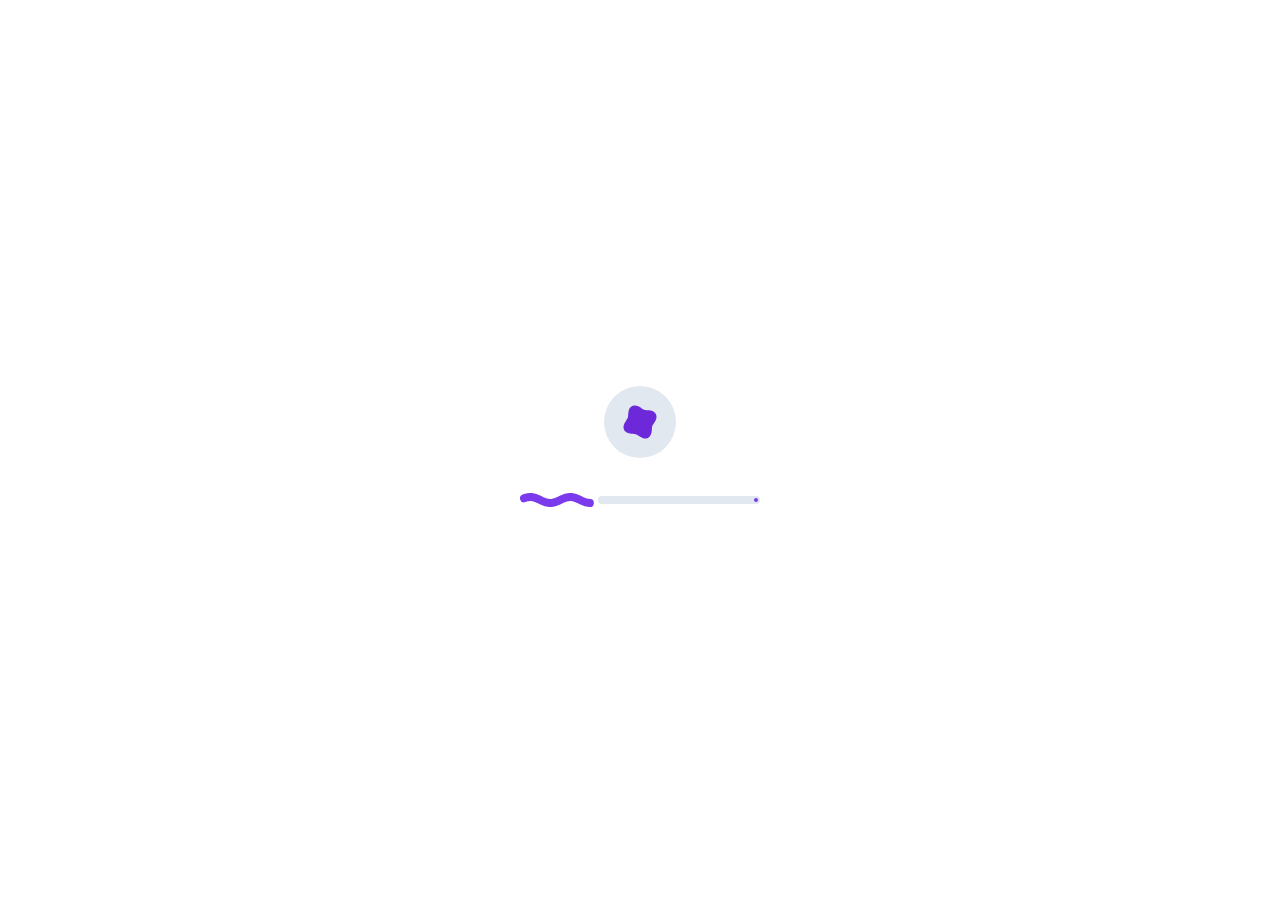
==== index.html @ c6ef79f3 "Update index.html" ====
<!DOCTYPE html>
<html lang="ru" data-theme="light">
<head>
<meta charset="UTF-8">
<meta name="viewport" content="width=device-width,initial-scale=1.0,viewport-fit=cover">
<title>NovaHallowen - Login</title>
<link rel="preconnect" href="https://fonts.googleapis.com">
<link rel="preconnect" href="https://fonts.gstatic.com" crossorigin>
<link href="https://fonts.googleapis.com/css2?family=Nunito:wght@400;500;600;700;800&display=swap" rel="stylesheet">
<script>
(function(){
  try{
    var t=localStorage.getItem('nc_theme')||'light';
    if(t==='winter')t='light';
    document.documentElement.setAttribute('data-theme',t);
    document.documentElement.lang=localStorage.getItem('nc_lang')||'ru';
  }catch(e){}
})();
</script>
<style>
*{margin:0;padding:0;box-sizing:border-box}
html,body{height:100%}
:root{
  --e:cubic-bezier(.2,0,0,1);
  --sp:cubic-bezier(.34,1.56,.64,1);
  --bg:#FFFFFF; --s1:#F8FAFC; --s2:#F1F5F9; --s3:#E2E8F0;
  --on:#1E293B; --onv:#64748B; --ol:#94A3B8; --olv:transparent;
  --sh:15,23,42;
  --p:#7C3AED; --p-ink:#6D28D9; --onp:#FFFFFF;
  --pc:#EDE9FE; --onpc:#4C1D95;
  --sc:#F5F3FF; --onsc:#4C1D95;
  --rc:28px; --ri:20px; --rt:16px; --rb:12px; --rp:100px;
  --shadow-sm:0 1px 2px rgba(var(--sh),.04);
  --shadow:0 4px 12px -2px rgba(var(--sh),.06);
  --shadow-md:0 8px 24px -6px rgba(var(--sh),.12);
  --shadow-lg:0 20px 40px -12px rgba(var(--sh),.15);
  --gap:20px;--sb-mini:88px;--sb-full:300px;
}
html[data-theme="dark"]{
  --bg:#0B1220; --s1:#111C33; --s2:#1A2540; --s3:#1E293B;
  --on:#E2E8F0; --onv:#94A3B8; --ol:#64748B; --olv:transparent;
  --sh:96,165,250;
  --p:#A78BFA; --p-ink:#C4B5FD; --onp:#0B1220;
  --pc:#2E1065; --onpc:#EDE9FE;
  --sc:#2E1065; --onsc:#EDE9FE;
}
body{font-family:'Nunito',system-ui,-apple-system,sans-serif;background:var(--bg);color:var(--on);font-size:16px;line-height:1.5;overflow:hidden;-webkit-font-smoothing:antialiased;-webkit-tap-highlight-color:transparent;transition:background .3s var(--e),color .3s var(--e)}
.hidden{display:none!important}
.ui-icon{width:26px;height:26px;fill:none;stroke:currentColor;stroke-width:2;stroke-linecap:round;stroke-linejoin:round;display:inline-flex;align-items:center;justify-content:center;flex-shrink:0;user-select:none;line-height:1}
.ui-icon.sm{width:20px;height:20px}.ui-icon.lg{width:32px;height:32px}
.role-badge{display:inline-block;padding:4px 12px;border-radius:var(--rb);font-size:10px;font-weight:800;text-transform:uppercase;letter-spacing:.4px;line-height:1.4}
.role-badge.student{background:var(--sc);color:var(--onsc)}
.role-badge.moderator{background:#FEF3C7;color:#92400E}
.role-badge.teacher{background:#D1FAE5;color:#065F46}
.role-badge.director{background:#EDE9FE;color:#5B21B6}
.role-badge.admin{background:#FEE2E2;color:#991B1B}
.role-badge.creator{background:var(--p);color:var(--onp)}

.truncate { white-space: nowrap; overflow: hidden; text-overflow: ellipsis; max-width: 100%; display: block; }
.flex-truncate { min-width: 0; overflow: hidden; text-overflow: ellipsis; }

/* ========== 🕸️ HALLOWEEN SPIDER WEBS ========== */
.banner{position:relative}
.banner > *{position:relative;z-index:2}
.banner::before,.banner::after{
  content:'';position:absolute;width:120px;height:120px;
  background-image:url("data:image/svg+xml;utf8,<svg xmlns='http://www.w3.org/2000/svg' viewBox='0 0 100 100' fill='none' stroke='%23ffffff' stroke-width='1.1' stroke-linecap='round'><line x1='0' y1='0' x2='100' y2='100'/><line x1='0' y1='0' x2='100' y2='70'/><line x1='0' y1='0' x2='70' y2='100'/><line x1='0' y1='0' x2='100' y2='40'/><line x1='0' y1='0' x2='40' y2='100'/><line x1='0' y1='0' x2='100' y2='15'/><line x1='0' y1='0' x2='15' y2='100'/><path d='M15 0 A15 15 0 0 1 0 15'/><path d='M30 0 A30 30 0 0 1 0 30'/><path d='M45 0 A45 45 0 0 1 0 45'/><path d='M60 0 A60 60 0 0 1 0 60'/><path d='M75 0 A75 75 0 0 1 0 75'/><path d='M90 0 A90 90 0 0 1 0 90'/></svg>");
  background-size:contain;background-repeat:no-repeat;opacity:.55;pointer-events:none;z-index:1;
}
.banner::before{top:-6px;left:-6px}
.banner::after{top:-6px;right:-6px;transform:scaleX(-1)}
.banner .ui-icon{color:currentColor}

.btn{position:relative;overflow:hidden}
.btn > *{position:relative;z-index:2}
.btn::before{
  content:'';position:absolute;top:-6px;right:-6px;width:46px;height:46px;
  background-image:url("data:image/svg+xml;utf8,<svg xmlns='http://www.w3.org/2000/svg' viewBox='0 0 100 100' fill='none' stroke='%23ffffff' stroke-width='1.4' stroke-linecap='round'><line x1='0' y1='0' x2='100' y2='100'/><line x1='0' y1='0' x2='100' y2='70'/><line x1='0' y1='0' x2='70' y2='100'/><line x1='0' y1='0' x2='100' y2='40'/><line x1='0' y1='0' x2='40' y2='100'/><path d='M30 0 A30 30 0 0 1 0 30'/><path d='M60 0 A60 60 0 0 1 0 60'/></svg>");
  background-size:contain;background-repeat:no-repeat;opacity:.5;pointer-events:none;z-index:1;
}
.topbar-add{position:relative;overflow:hidden}
.topbar-add > *{position:relative;z-index:2}
.topbar-add::before{
  content:'';position:absolute;top:-4px;right:-4px;width:32px;height:32px;
  background-image:url("data:image/svg+xml;utf8,<svg xmlns='http://www.w3.org/2000/svg' viewBox='0 0 100 100' fill='none' stroke='%23ffffff' stroke-width='1.6' stroke-linecap='round'><line x1='0' y1='0' x2='100' y2='100'/><line x1='0' y1='0' x2='100' y2='70'/><line x1='0' y1='0' x2='70' y2='100'/><line x1='0' y1='0' x2='100' y2='40'/><path d='M30 0 A30 30 0 0 1 0 30'/><path d='M60 0 A60 60 0 0 1 0 60'/></svg>");
  background-size:contain;background-repeat:no-repeat;opacity:.55;pointer-events:none;z-index:1;
}

/* 🕷️ BEŽIAČI PAVÚCI DOLE */
#spiders{position:absolute;bottom:0;left:0;right:0;height:90px;pointer-events:none;z-index:15;overflow:hidden}
.spider{position:absolute;left:0;bottom:4px;width:44px;height:32px;animation:spiderRun 15s linear infinite;will-change:transform;filter:drop-shadow(0 2px 3px rgba(0,0,0,.35))}
.spider svg{width:100%;height:100%;display:block;animation:bodyBob .28s ease-in-out infinite}
@keyframes spiderRun{0%{transform:translateX(-60px)}100%{transform:translateX(calc(100vw + 60px))}}
@keyframes bodyBob{0%,100%{transform:translateY(0)}50%{transform:translateY(-2px)}}
@media(max-width:640px){#spiders{display:none}}

/* ========== 🎃 МОРФИНГ ФОРМЫ ========== */
@keyframes cardMorph{
  0%{opacity:0;transform:scale(.45) rotate(-12deg);border-radius:50%;filter:blur(12px)}
  55%{opacity:1;transform:scale(1.04) rotate(2deg);border-radius:60px;filter:blur(0)}
  100%{opacity:1;transform:scale(1) rotate(0);border-radius:32px}
}
.card{animation:cardMorph .95s cubic-bezier(.34,1.56,.64,1) both}
@keyframes logoMorph{
  0%{transform:scale(0) rotate(-180deg);border-radius:50%;opacity:0}
  100%{transform:scale(1) rotate(0);border-radius:24px;opacity:1}
}
.logo-mark{animation:logoMorph 1.2s cubic-bezier(.34,1.56,.64,1) .25s both}
@keyframes tabFadeIn{0%{opacity:0}100%{opacity:1}}
.tabs .slider{animation:tabFadeIn .5s var(--e) .7s backwards}

/* OFFLINE */
#offlineOverlay{position:fixed;inset:0;z-index:999999;background:rgba(15,23,42,.6);backdrop-filter:blur(12px);-webkit-backdrop-filter:blur(12px);display:none;align-items:center;justify-content:center;padding:24px;opacity:0;transition:opacity .3s var(--e)}
#offlineOverlay.show{display:flex;opacity:1}
.offline-card{background:var(--bg);border-radius:32px;padding:40px;max-width:440px;width:100%;text-align:center;box-shadow:0 24px 48px -12px rgba(0,0,0,0.4);border:1px solid rgba(255,255,255,0.1);transform:translateY(20px);transition:transform .4s var(--sp)}
#offlineOverlay.show .offline-card{transform:translateY(0)}
.offline-card svg{width:120px;height:120px;margin-bottom:20px;color:var(--p)}
.offline-card h2{font-size:22px;font-weight:800;color:var(--on);margin-bottom:8px}
.offline-card p{font-size:15px;color:var(--onv);font-weight:600}

/* M3 LOADER */
#loader{position:fixed;inset:0;z-index:100000;background:var(--bg);display:flex;flex-direction:column;align-items:center;justify-content:center;gap:32px;transition:opacity .35s ease;overflow:hidden;padding:24px}
#loader.fade-out{opacity:0;pointer-events:none}
#m3Load { display: flex; align-items: center; justify-content: center; }
.m3-bar{width:min(240px,70vw);opacity:0;animation:ncFadeIn .55s var(--e) .3s forwards}
.m3-bar svg{width:100%}
@keyframes ncFadeIn{from{opacity:0}to{opacity:1}}

/* Логотип */
.sb-logo{position:relative;box-shadow:0 8px 20px -6px rgba(124,58,237,.4)!important;background:linear-gradient(135deg,#7C3AED,#6D28D9);border-radius:20px;width:56px;height:56px;flex-shrink:0;display:flex;align-items:center;justify-content:center;padding:10px;margin:0 auto;transition:margin .3s var(--e)}
.sidebar:hover .sb-logo,.sidebar.open .sb-logo{margin:0}
.sb-logo svg{width:100%;height:100%;display:block;margin:0 auto}
.logo-mark{width:84px;height:84px;margin:0 auto 14px;border-radius:24px;display:flex;align-items:center;justify-content:center;padding:16px;background:linear-gradient(135deg,#7C3AED,#6D28D9);box-shadow:0 8px 20px -6px rgba(124,58,237,.4)!important}
.logo-mark svg{width:100%;height:100%}

/* Auth View */
#authView{display:flex;align-items:center;justify-content:center;min-height:100vh;padding:20px;position:relative;z-index:10}
.card{width:100%;max-width:440px;background:var(--bg);border-radius:32px;padding:36px 32px;box-shadow:var(--shadow-lg);position:relative;z-index:1;border:1px solid rgba(0,0,0,0.03);overflow:hidden}
html[data-theme="dark"] .card{border-color:rgba(255,255,255,0.05)}
.logo{text-align:center;margin-bottom:24px}
.logo h1{font-size:22px;font-weight:800;color:var(--on);letter-spacing:-.3px;margin-top:8px}
.tabs{position:relative;display:flex;background:var(--s2);border-radius:var(--rp);padding:6px;margin-bottom:24px;overflow:hidden}
.tabs .slider{position:absolute;top:6px;left:6px;width:calc(50% - 6px);height:calc(100% - 12px);background:var(--p);border-radius:var(--rp);transition:transform .4s var(--sp);z-index:0;box-shadow:0 4px 12px -2px rgba(124,58,237,.35)}
.tabs[data-active="reg"] .slider{transform:translateX(100%)}
.tab{position:relative;z-index:1;flex:1;padding:12px 8px;border:none;background:transparent;color:var(--onv);font-family:inherit;font-size:14px;font-weight:800;cursor:pointer;border-radius:var(--rp);transition:color .25s var(--e)}
.tab.active{color:var(--onp)}
.forms-wrap{position:relative;overflow:hidden;height:0;transition:height .4s var(--sp)}
.slider-track{display:flex;width:200%;transition:transform .4s var(--sp);align-items:flex-start}
.slider-track[data-active="reg"]{transform:translateX(-50%)}
.slide-pane{width:50%;flex-shrink:0;padding:0 2px}
.field{margin-bottom:16px}
.field label{display:block;font-size:12.5px;font-weight:800;color:var(--onv);margin-bottom:8px;padding-left:4px}
input,textarea,select{width:100%;padding:16px;border:none;border-radius:var(--ri);background:var(--s2);color:var(--on);font-family:inherit;font-size:14.5px;font-weight:600;outline:none;transition:background .2s var(--e),box-shadow .2s var(--e)}
input::placeholder,textarea::placeholder{color:var(--onv);opacity:.7}
input:focus,textarea:focus,select:focus{background:var(--bg);box-shadow:0 0 0 4px rgba(124,58,237,.18)}
input.error{background:#FEE2E2;box-shadow:0 0 0 4px rgba(239,68,68,.15)}

.login-wrap{display:flex;align-items:stretch;border-radius:var(--ri);background:var(--s2);overflow:hidden;transition:background .2s var(--e),box-shadow .2s var(--e)}
.login-wrap:focus-within{background:var(--bg);box-shadow:0 0 0 4px rgba(124,58,237,.18)}
.login-wrap.error{background:#FEE2E2;box-shadow:0 0 0 4px rgba(239,68,68,.15)}
.login-wrap input{background:transparent;border-radius:0;padding:16px;flex:1;min-width:0;box-shadow:none!important;font-size:14.5px}
.login-wrap input:focus{background:transparent;box-shadow:none!important}
.login-suffix{display:flex;align-items:center;padding:0 18px 0 20px;color:var(--p-ink);font-weight:800;font-size:14px;background:var(--sc);position:relative;white-space:nowrap;user-select:none}

.pass-wrap{position:relative}
.pass-wrap input{padding-right:52px}
.pass-toggle{position:absolute;right:6px;top:50%;transform:translateY(-50%);width:40px;height:40px;border:none;background:transparent;color:var(--onv);cursor:pointer;display:inline-flex;align-items:center;justify-content:center;border-radius:50%;transition:background .2s var(--e)}
.pass-toggle:hover{background:var(--s3)}
.btn{width:100%;padding:16px;border:none;border-radius:var(--ri);background:var(--p);color:var(--onp);font-family:inherit;font-size:15px;font-weight:800;cursor:pointer;margin-top:8px;transition:background .2s var(--e),transform .2s var(--sp),box-shadow .25s var(--e);display:inline-flex;align-items:center;justify-content:center;gap:8px;position:relative;overflow:hidden}
.btn .ui-icon{width:22px;height:22px;stroke:currentColor}
.btn:hover{background:var(--p-ink);box-shadow:0 8px 20px -6px rgba(124,58,237,.4)}
.btn:active{transform:scale(.96)}
.btn:disabled{opacity:.7;cursor:wait}
.btn-ghost{background:var(--s2);color:var(--on)}
.btn-ghost:hover{background:var(--s3);box-shadow:none}
.err{background:#FEE2E2;color:#991B1B;border-radius:var(--ri);padding:14px;font-size:13.5px;font-weight:700;margin-bottom:16px}

/* Main Layout */
#appView{position:fixed;inset:0;z-index:10;opacity:0;transition:opacity .3s var(--e)}
#appView.ready{opacity:1}
.app-layout{display:flex;gap:var(--gap);padding:var(--gap);height:100%;overflow:hidden;position:relative;z-index:1}
.sidebar{flex-shrink:0;width:var(--sb-mini);background:var(--s1);border-radius:var(--rc);box-shadow:var(--shadow);padding:24px 16px;display:flex;flex-direction:column;overflow:hidden;transition:width .4s var(--sp),box-shadow .3s var(--e);z-index:30;border:1px solid rgba(0,0,0,0.02)}
html[data-theme="dark"] .sidebar{border-color:rgba(255,255,255,0.03)}
.sidebar:hover,.sidebar.open{width:var(--sb-full);box-shadow:var(--shadow-lg)}
.sb-head{display:flex;align-items:center;gap:16px;padding:4px 4px 20px;margin-bottom:16px;min-height:68px;overflow:hidden;white-space:nowrap}
.sb-name{font-size:18px;font-weight:800;color:var(--on);letter-spacing:-.3px;opacity:0;max-width:0;overflow:hidden;white-space:nowrap;transition:opacity .2s var(--e),max-width .4s var(--sp)}
.sidebar:hover .sb-name,.sidebar.open .sb-name{opacity:1;max-width:200px}
.menu{position:relative;display:flex;flex-direction:column;gap:6px;overflow-y:auto;overflow-x:hidden;flex:1;min-height:0}
.menu-indicator{position:absolute;top:0;left:0;right:0;height:0;background:var(--p);border-radius:var(--rp);transition:transform .4s var(--sp),height .3s var(--e),opacity .2s var(--e);pointer-events:none;z-index:0;opacity:0;will-change:transform,height;box-shadow:0 4px 12px -2px rgba(124,58,237,.4)}
.menu-indicator.ready{opacity:1}
.menu-item{position:relative;z-index:1;display:flex;align-items:center;padding:14px 18px;border-radius:var(--rp);border:none;background:transparent;color:var(--onv);font-family:inherit;font-size:15px;font-weight:700;cursor:pointer;text-align:left;white-space:nowrap;min-height:52px;overflow:hidden;transition:background .2s var(--e),color .2s var(--e)}
.menu-item:hover:not(.active){background:var(--s2)}
.menu-item.active{color:var(--onp)}
.menu-item.active .ui-icon{color:var(--onp)}
.menu-item .ui-icon{display:flex;align-items:center;justify-content:center;width:26px;height:26px;margin-right:16px;flex-shrink:0;transition:margin .3s var(--e)}
.sidebar:hover .menu-item .ui-icon,.sidebar.open .menu-item .ui-icon{margin-right:16px}
.menu-item .menu-label{opacity:0;max-width:0;overflow:hidden;white-space:nowrap;transition:opacity .2s var(--e),max-width .4s var(--sp)}
.sidebar:hover .menu-item .menu-label,.sidebar.open .menu-item .menu-label{opacity:1;max-width:200px}
.sb-foot{margin-top:auto;padding:16px 4px 4px;display:flex;align-items:center;gap:12px;min-height:72px;overflow:hidden;white-space:nowrap}
.sb-user{display:flex;align-items:center;gap:14px;flex:1;min-width:0}
.sb-ava{width:48px;height:48px;border-radius:50%;background:var(--p);color:var(--onp);display:inline-flex;align-items:center;justify-content:center;font-weight:800;font-size:16px;flex-shrink:0;background-size:cover;background-position:center;box-shadow:0 4px 12px -2px rgba(124,58,237,.4)}
.sb-info{min-width:0;flex:1;opacity:0;max-width:0;overflow:hidden;white-space:nowrap;transition:opacity .2s var(--e),max-width .4s var(--sp)}
.sidebar:hover .sb-info,.sidebar.open .sb-info{opacity:1;max-width:200px}
.sb-name-u{font-size:14px;font-weight:800;color:var(--on);overflow:hidden;text-overflow:ellipsis;white-space:nowrap;margin-bottom:4px}
.sb-logout{width:42px;height:42px;border-radius:50%;background:var(--s2);display:flex;align-items:center;justify-content:center;cursor:pointer;color:var(--onv);flex-shrink:0;opacity:0;max-width:0;overflow:hidden;transition:all .2s var(--e);border:1px solid var(--s3);padding:0;line-height:0}
.sb-logout svg{width:22px;height:22px;display:block;margin:0}
.sidebar:hover .sb-logout,.sidebar.open .sb-logout{opacity:1;max-width:60px}
.sb-logout:hover{background:#FEE2E2;color:#EF4444;border-color:#FECACA}

.content-wrap{flex:1;min-width:0;display:flex;flex-direction:column;gap:var(--gap);overflow:hidden}
.topbar{background:var(--s1);border-radius:var(--rc);padding:16px 28px;display:flex;align-items:center;gap:16px;box-shadow:var(--shadow);flex-shrink:0;min-height:80px;position:relative;z-index:20;transition:opacity .3s var(--e),transform .3s var(--sp);border:1px solid rgba(0,0,0,0.02)}
html[data-theme="dark"] .topbar{border-color:rgba(255,255,255,0.03)}
.topbar-title{font-size:18px;font-weight:800;color:var(--on);letter-spacing:-.2px;overflow:hidden;text-overflow:ellipsis;white-space:nowrap;min-width:0}
.topbar-right{display:flex;align-items:center;gap:12px;flex-shrink:0;margin-left:auto}
.topbar-add{display:inline-flex;align-items:center;gap:8px;padding:12px 24px;border-radius:var(--rp);border:none;background:var(--p);color:var(--onp);font-family:inherit;font-size:14px;font-weight:800;cursor:pointer;transition:all .2s var(--sp);box-shadow:0 4px 12px -2px rgba(124,58,237,.4)}
.topbar-add:hover{background:var(--p-ink);box-shadow:0 8px 20px -6px rgba(124,58,237,.5);transform:translateY(-1px)}
.topbar-add:active{transform:scale(.96)}
.topbar-add .ui-icon{width:20px;height:20px;stroke:currentColor}
.burger{display:none;width:44px;height:44px;border-radius:50%;border:none;background:transparent;cursor:pointer;flex-direction:column;justify-content:center;align-items:center;gap:5px;padding:0;transition:background .2s var(--e)}
.burger:hover{background:var(--s2)}
.burger span{display:block;width:20px;height:2px;background:var(--on);border-radius:2px;transition:transform .25s var(--sp),opacity .2s var(--e)}
.burger.open span:nth-child(1){transform:translateY(7px) rotate(45deg)}
.burger.open span:nth-child(2){opacity:0}
.burger.open span:nth-child(3){transform:translateY(-7px) rotate(-45deg)}

.topbar-chip{display:flex;align-items:center;gap:12px;padding:6px 20px 6px 6px;background:var(--bg);border:1px solid var(--s3);border-radius:var(--rp);font-size:13.5px;font-weight:800;color:var(--on);cursor:pointer;font-family:inherit;transition:all .2s var(--e);max-width:200px}
.topbar-chip:hover{background:var(--s1);border-color:var(--ol)}
.topbar-chip .user-ava{width:36px;height:36px;border-radius:50%;background:var(--p);color:var(--onp);display:inline-flex;align-items:center;justify-content:center;font-weight:800;font-size:14px;background-size:cover;background-position:center;flex-shrink:0}
.chip-arrow{width:20px;height:20px;color:var(--onv);margin-left:-4px;flex-shrink:0}
.user-name{white-space:nowrap;overflow:hidden;text-overflow:ellipsis;display:block;flex:1;min-width:0;text-align:left}

.user-menu-wrap{position:relative}
.user-dropdown{position:absolute;top:calc(100% + 12px);right:0;width:320px;background:var(--bg);border-radius:24px;box-shadow:var(--shadow-lg);z-index:200;padding:16px;opacity:0;transform:translateY(-8px) scale(.96);pointer-events:none;transform-origin:top right;transition:opacity .25s var(--e),transform .4s var(--sp);border:1px solid var(--s3)}
.user-dropdown.open{opacity:1;transform:translateY(0) scale(1);pointer-events:auto}
.ud-head{display:flex;align-items:center;gap:14px;padding:8px 8px 16px;margin-bottom:12px;position:relative}
.ud-head::after{content:'';position:absolute;left:8px;right:8px;bottom:0;height:1px;background:var(--s3)}
.ud-ava{width:48px;height:48px;border-radius:50%;background:var(--p);color:var(--onp);display:inline-flex;align-items:center;justify-content:center;font-weight:800;font-size:17px;background-size:cover;background-position:center;flex-shrink:0}
.ud-info{min-width:0;flex:1}
.ud-name{font-size:15px;font-weight:800;color:var(--on);overflow:hidden;text-overflow:ellipsis;white-space:nowrap;margin-bottom:4px}
.ud-tabs{position:relative;display:flex;background:var(--s2);border-radius:var(--rp);padding:4px;margin-bottom:12px;overflow:hidden}
.ud-tabs .ud-slider{position:absolute;top:4px;left:4px;width:calc(50% - 4px);height:calc(100% - 8px);background:var(--p);border-radius:var(--rp);transition:transform .3s var(--sp);z-index:0}
.ud-tabs[data-active="settings"] .ud-slider{transform:translateX(100%)}
.ud-tab{position:relative;z-index:1;flex:1;padding:10px 6px;border:none;background:transparent;color:var(--onv);font-family:inherit;font-size:13px;font-weight:800;cursor:pointer;border-radius:var(--rp);transition:color .2s var(--e)}
.ud-tab.active{color:var(--onp)}
.ud-pane{display:none;flex-direction:column;gap:4px}
.ud-pane.active{display:flex;animation:udPaneIn .35s var(--sp)}
@keyframes udPaneIn{from{opacity:0;transform:translateY(6px) scale(.98)}to{opacity:1;transform:translateY(0) scale(1)}}
.ud-action{display:flex;align-items:center;gap:14px;width:100%;padding:12px 14px;border:none;background:transparent;border-radius:var(--ri);color:var(--on);font-family:inherit;font-size:14px;font-weight:700;cursor:pointer;text-align:left;transition:background .2s var(--e)}
.ud-action .ui-icon{width:22px;height:22px;opacity:.85;flex-shrink:0}
.ud-action:hover{background:var(--s2)}
.ud-action.danger{color:#EF4444}
.ud-action.danger:hover{background:#FEE2E2}
.ud-divider{height:1px;background:var(--s3);margin:8px 4px}
.ud-danger-label{font-size:11px;font-weight:800;color:#EF4444;text-transform:uppercase;letter-spacing:.6px;padding:8px 14px 4px;opacity:.8}

.mobile-sidebar-backdrop{position:fixed;inset:0;background:rgba(15,23,42,.45);z-index:70;opacity:0;pointer-events:none;transition:opacity .3s var(--e)}
.mobile-sidebar-backdrop.open{opacity:1;pointer-events:auto}
.pages-viewport{flex:1;min-height:0;position:relative;overflow:hidden;border-radius:var(--rc)}
.page-pane{position:absolute;inset:0;background:var(--bg);border-radius:var(--rc);box-shadow:var(--shadow);padding:clamp(24px,3vw,36px);overflow-y:auto;overflow-x:hidden;border:1px solid rgba(0,0,0,0.02)}
html[data-theme="dark"] .page-pane{border-color:rgba(255,255,255,0.03)}

.banner{width:100%;border-radius:24px;background:linear-gradient(135deg,var(--p),var(--p-ink));color:var(--onp);padding:28px 32px;display:flex;align-items:center;gap:16px;margin-bottom:24px;min-height:96px;box-shadow:0 12px 24px -10px rgba(124,58,237,.5);overflow:hidden;position:relative}
.banner .ui-icon{color:currentColor;width:32px;height:32px;flex-shrink:0}
.banner-title{font-size:clamp(18px,2vw,22px);font-weight:800;overflow:hidden;text-overflow:ellipsis;white-space:nowrap}

/* SCHEDULE TABS */
.schedule-tabs-container{display:flex;flex-direction:column;margin-bottom:0;border-radius:28px 28px 0 0;overflow:hidden;background:linear-gradient(135deg,var(--p),var(--p-ink));position:relative}
.schedule-tabs-container::before,.schedule-tabs-container::after{
  content:'';position:absolute;width:100px;height:100px;
  background-image:url("data:image/svg+xml;utf8,<svg xmlns='http://www.w3.org/2000/svg' viewBox='0 0 100 100' fill='none' stroke='%23ffffff' stroke-width='1.1' stroke-linecap='round'><line x1='0' y1='0' x2='100' y2='100'/><line x1='0' y1='0' x2='100' y2='70'/><line x1='0' y1='0' x2='70' y2='100'/><line x1='0' y1='0' x2='100' y2='40'/><line x1='0' y1='0' x2='40' y2='100'/><line x1='0' y1='0' x2='100' y2='15'/><path d='M15 0 A15 15 0 0 1 0 15'/><path d='M30 0 A30 30 0 0 1 0 30'/><path d='M45 0 A45 45 0 0 1 0 45'/><path d='M60 0 A60 60 0 0 1 0 60'/><path d='M75 0 A75 75 0 0 1 0 75'/></svg>");
  background-size:contain;background-repeat:no-repeat;opacity:.5;pointer-events:none;z-index:1;
}
.schedule-tabs-container::before{top:-4px;left:-4px}
.schedule-tabs-container::after{top:-4px;right:-4px;transform:scaleX(-1)}
.wp-head{display:flex;align-items:center;justify-content:center;gap:16px;padding:16px 20px 12px;position:relative;z-index:2}
.wp-title{color:var(--onp);font-size:15px;font-weight:800;letter-spacing:.5px;text-transform:uppercase;flex:1;text-align:center;cursor:pointer;display:flex;align-items:center;justify-content:center;gap:8px;overflow:hidden;text-overflow:ellipsis;white-space:nowrap}
.wp-title .ui-icon{width:20px;height:20px;opacity:.85;stroke:currentColor;flex-shrink:0}
.wp-body{display:flex;align-items:flex-end;padding:0 16px;gap:12px;position:relative;z-index:2}
.wp-arrow{flex-shrink:0;width:44px;height:44px;border-radius:50%;border:none;background:rgba(255,255,255,.15);color:var(--onp);display:inline-flex;align-items:center;justify-content:center;cursor:pointer;transition:all .2s var(--sp);font-size:20px;font-weight:800;margin-bottom:8px}
.wp-arrow:hover{background:rgba(255,255,255,.25)}
.wp-arrow:active{transform:scale(.9)}
.wp-days{flex:1;display:grid;grid-template-columns:repeat(5,1fr);gap:8px}
.wp-day{border:none;background:transparent;color:var(--onp);font-family:inherit;cursor:pointer;border-radius:16px 16px 0 0;padding:14px 4px;display:flex;flex-direction:column;align-items:center;justify-content:center;text-align:center;transition:all .2s var(--e);font-weight:800;font-size:13px;letter-spacing:.5px;text-transform:uppercase;opacity:0.8;overflow:hidden}
.wp-day:hover{background:rgba(255,255,255,.14);opacity:1}
.wp-day.active{background:var(--bg);color:var(--p-ink);opacity:1;box-shadow:0 -4px 12px rgba(0,0,0,0.1)}
.wp-day.today .wp-day-name::after{content:'';display:block;width:6px;height:6px;background:#F97316;border-radius:50%;margin:6px auto 0}
.wp-day.active.today .wp-day-name::after{background:var(--p)}

.schedule-content-area{background:var(--bg);border-radius:0 0 28px 28px;padding:0 24px 24px;box-shadow:var(--shadow);margin-bottom:24px}
.wp-date-info{background:var(--s1);color:var(--on);margin-bottom:24px;padding:14px;border-radius:16px;text-align:center;font-size:15px;font-weight:700;display:flex;align-items:center;justify-content:center;gap:6px;border:1px solid var(--s3)}
.wp-date-info .rel{color:var(--p);font-weight:800}

/* M3 Cards */
.lessons-list{display:flex;flex-direction:column;gap:12px}
.lesson-row{display:flex;align-items:flex-start;gap:20px;background:var(--s1);border-radius:24px;padding:20px 24px;transition:all .3s var(--sp);content-visibility:auto;contain-intrinsic-size:auto 90px;border:2px solid transparent;min-width:0}
.lesson-row:hover{transform:translateY(-2px);box-shadow:0 8px 24px -6px rgba(124,58,237,.18);background:var(--bg);border-color:var(--s3)}
.lesson-row.cancelled{background:#FEE2E2;opacity:.92;border-color:transparent}
.lesson-num{flex-shrink:0;width:64px;height:64px;border-radius:20px;background:var(--p);color:var(--onp);display:inline-flex;align-items:center;justify-content:center;font-weight:800;font-size:24px;box-shadow:0 4px 12px -2px rgba(124,58,237,.4)}
.lesson-info{flex:1;min-width:0}
.lesson-subject{font-size:17px;font-weight:800;color:var(--on);margin-bottom:8px;display:flex;flex-wrap:wrap;align-items:center;gap:6px;word-break:break-word}
.lesson-meta{display:flex;flex-wrap:wrap;gap:10px 20px;font-size:13.5px;color:var(--onv);font-weight:600;min-width:0}
.lesson-meta .meta-item{display:inline-flex;align-items:center;gap:6px;min-width:0;max-width:100%}
.lesson-meta .meta-item span{overflow:hidden;text-overflow:ellipsis;white-space:nowrap}
.lesson-meta .meta-item .ui-icon{width:18px;height:18px;color:var(--onv);flex-shrink:0}
.lesson-action{flex-shrink:0;display:flex;gap:10px;align-items:center}
.lesson-grade-chip{flex-shrink:0;width:48px;height:48px;border-radius:16px;background:var(--s2);color:var(--onv);font-family:inherit;font-weight:800;font-size:18px;display:inline-flex;align-items:center;justify-content:center;cursor:pointer;transition:transform .2s var(--sp)}
.lesson-grade-chip:hover{transform:scale(1.05)}
.lesson-grade-chip.filled{color:#fff}
.lesson-grade-chip.g1,.lesson-grade-chip.g2,.lesson-grade-chip.g3,.lesson-grade-chip.g4{background:#DC2626}
.lesson-grade-chip.g5,.lesson-grade-chip.g6{background:#EA580C}
.lesson-grade-chip.g7,.lesson-grade-chip.g8{background:#EAB308}
.lesson-grade-chip.g9,.lesson-grade-chip.g10{background:#16A34A}

.btn-icon{width:44px;height:44px;border-radius:50%;background:var(--bg);color:var(--onv);cursor:pointer;display:inline-flex;align-items:center;justify-content:center;transition:all .2s var(--sp);border:1px solid var(--s3);box-shadow:none;flex-shrink:0}
.btn-icon:hover{background:var(--s1);color:var(--p);border-color:var(--ol)}
.btn-icon:active{transform:scale(.9)}
.btn-icon.danger:hover{background:#FEE2E2;color:#EF4444;border-color:#FECACA}

.hw-checkbox{width:52px;height:52px;border-radius:16px;background:var(--bg);cursor:pointer;display:grid;place-items:center;flex-shrink:0;transition:all .4s var(--sp);position:relative;border:2px solid var(--s3)}
.hw-checkbox svg{width:28px;height:28px;stroke:var(--onv);stroke-width:3.5;fill:none;stroke-linecap:round;stroke-linejoin:round;stroke-dasharray:30;stroke-dashoffset:30;transition:stroke-dashoffset .4s var(--sp) .08s}
.hw-checkbox:hover{transform:scale(1.06);border-color:var(--ol)}
.hw-checkbox.on{background:#16A34A;border-color:#16A34A;transform:scale(1.08);box-shadow:0 8px 20px -6px rgba(22,163,74,.5)}
.hw-checkbox.on svg{stroke:#fff;stroke-dashoffset:0}

.empty-state{display:flex;flex-direction:column;align-items:center;justify-content:center;padding:64px 24px;text-align:center;background:var(--s1);border-radius:32px;margin-top:24px;border:1px dashed var(--s3);overflow:hidden}
.empty-state svg{width:200px;max-width:100%;height:auto;margin-bottom:24px;opacity:0.9}
.empty-state h2{font-size:24px;font-weight:800;color:var(--on);margin-bottom:12px}
.empty-state p{font-size:16px;color:var(--onv);font-weight:600;max-width:400px;word-break:break-word}

.lesson-atts{display:flex;flex-wrap:wrap;gap:8px;margin-top:12px;min-width:0}
.lesson-att-chip{display:inline-flex;align-items:center;gap:8px;padding:8px 16px 8px 12px;background:var(--bg);border-radius:var(--rp);font-size:12.5px;font-weight:800;color:var(--on);text-decoration:none;cursor:pointer;max-width:100%;transition:all .2s var(--sp);border:1px solid var(--s3)}
.lesson-att-chip:hover{background:var(--sc);transform:translateY(-1px);border-color:var(--p)}
.lesson-att-chip .ui-icon{width:18px;height:18px;color:var(--p);flex-shrink:0}
.lesson-att-chip span:not(.ui-icon){overflow:hidden;text-overflow:ellipsis;white-space:nowrap;min-width:0}

/* Diary */
.diary-banner{background:linear-gradient(135deg,var(--p),var(--p-ink));border-radius:28px;padding:32px;display:flex;align-items:center;gap:32px;color:var(--onp);margin-bottom:24px;position:relative;overflow:hidden;box-shadow:0 12px 24px -10px rgba(124,58,237,.5);flex-wrap:wrap}
.diary-banner::before,.diary-banner::after{
  content:'';position:absolute;width:110px;height:110px;
  background-image:url("data:image/svg+xml;utf8,<svg xmlns='http://www.w3.org/2000/svg' viewBox='0 0 100 100' fill='none' stroke='%23ffffff' stroke-width='1.1' stroke-linecap='round'><line x1='0' y1='0' x2='100' y2='100'/><line x1='0' y1='0' x2='100' y2='70'/><line x1='0' y1='0' x2='70' y2='100'/><line x1='0' y1='0' x2='100' y2='40'/><line x1='0' y1='0' x2='40' y2='100'/><line x1='0' y1='0' x2='100' y2='15'/><path d='M15 0 A15 15 0 0 1 0 15'/><path d='M30 0 A30 30 0 0 1 0 30'/><path d='M45 0 A45 45 0 0 1 0 45'/><path d='M60 0 A60 60 0 0 1 0 60'/><path d='M75 0 A75 75 0 0 1 0 75'/></svg>");
  background-size:contain;background-repeat:no-repeat;opacity:.55;pointer-events:none;z-index:1;
}
.diary-banner::before{top:-6px;left:-6px}
.diary-banner::after{top:-6px;right:-6px;transform:scaleX(-1)}
.diary-banner > *{position:relative;z-index:2}
.diary-circle{position:relative;width:140px;height:140px;flex-shrink:0;z-index:1}
.diary-circle svg{width:100%;height:100%;transform:rotate(-90deg)}
.diary-circle circle{fill:none;stroke-width:12;stroke-linecap:round}
.dc-bg{stroke:rgba(255,255,255,.2)}
.dc-fill{stroke:currentColor;transition:stroke-dasharray .6s var(--e)}
.dc-inner{position:absolute;inset:0;display:flex;flex-direction:column;align-items:center;justify-content:center;gap:4px}
.dc-value{font-size:32px;font-weight:800;letter-spacing:-1px}
.dc-label{font-size:10px;opacity:.8;text-transform:uppercase;letter-spacing:1px;font-weight:800}
.diary-title-wrap{display:flex;flex-direction:column;gap:6px;position:relative;z-index:1;min-width:0}
.diary-title{font-size:28px;font-weight:800;letter-spacing:-.3px}
.diary-sub{font-size:14px;opacity:.9;font-weight:700;overflow:hidden;text-overflow:ellipsis;white-space:nowrap}
.diary-score{margin-left:auto;text-align:right;position:relative;z-index:1;flex-shrink:0}
.diary-score-value{font-size:56px;font-weight:800;line-height:1;letter-spacing:-2px}
.diary-score-value .sep{opacity:.5;margin:0 4px}
.diary-score-value .max{font-size:28px;opacity:.7}
.diary-score-label{font-size:11px;opacity:.8;text-transform:uppercase;letter-spacing:1.5px;font-weight:800;margin-top:6px}

.day-block{background:var(--s1);border-radius:24px;padding:24px 28px;box-shadow:var(--shadow);margin-bottom:16px;content-visibility:auto;contain-intrinsic-size:auto 200px;min-width:0}
.day-head{display:flex;align-items:baseline;justify-content:space-between;margin-bottom:16px;flex-wrap:wrap;gap:8px}
.day-date{font-size:15px;font-weight:800;color:var(--onv);text-transform:uppercase;display:flex;align-items:center;gap:10px;flex-wrap:wrap}
.day-weekday{font-size:12px;color:var(--onv);opacity:.7;text-transform:none;font-weight:700}
.day-grid{display:grid;grid-template-columns:1fr auto;gap:20px;align-items:start}
.lessons-col{display:flex;flex-direction:column;gap:10px;min-width:0}
.diary-lesson{display:flex;align-items:center;justify-content:space-between;gap:16px;background:var(--bg);border-radius:16px;padding:16px 20px;transition:all .2s var(--sp);border:1px solid var(--s3);min-width:0}
.diary-lesson:hover{transform:translateX(4px);border-color:var(--ol)}
.diary-lesson-info{flex:1;min-width:0}
.diary-lesson-subject{font-size:14.5px;font-weight:800;color:var(--on);margin-bottom:4px;overflow:hidden;text-overflow:ellipsis;white-space:nowrap}
.diary-lesson-meta{font-size:12px;color:var(--onv);display:flex;gap:12px;flex-wrap:wrap;font-weight:600;min-width:0}
.diary-lesson-meta span{display:inline-flex;align-items:center;gap:4px;min-width:0;max-width:100%}
.diary-lesson-meta span b{overflow:hidden;text-overflow:ellipsis;white-space:nowrap;font-weight:600}
.diary-lesson-meta .ui-icon{width:14px;height:14px;flex-shrink:0}
.diary-grade{flex-shrink:0;width:48px;height:48px;border-radius:16px;background:var(--s2);color:var(--onv);font-weight:800;font-size:18px;display:inline-flex;align-items:center;justify-content:center}
.diary-grade.filled{color:#fff}
.diary-grade.g1,.diary-grade.g2,.diary-grade.g3,.diary-grade.g4{background:#DC2626}
.diary-grade.g5,.diary-grade.g6{background:#EA580C}
.diary-grade.g7,.diary-grade.g8{background:#EAB308}
.diary-grade.g9,.diary-grade.g10{background:#16A34A}
.day-total{flex-shrink:0;min-width:110px;padding:16px 20px;border-radius:20px;background:var(--p);color:var(--onp);display:flex;flex-direction:column;align-items:center;justify-content:center;gap:4px;box-shadow:0 4px 12px -2px rgba(124,58,237,.4)}
.day-total-label{font-size:11px;text-transform:uppercase;letter-spacing:1.2px;opacity:.85;font-weight:800}
.day-total-value{font-size:32px;font-weight:800;line-height:1;letter-spacing:-1px}
.day-total-value.empty{opacity:.5;font-size:22px}
.day-total-sub{font-size:10px;opacity:.75;font-weight:700}

/* Dates */
.date-grid{display:grid;grid-template-columns:repeat(auto-fill,minmax(200px,1fr));gap:16px;margin-bottom:24px}
.date-card{position:relative;background:linear-gradient(135deg,var(--p),var(--p-ink));color:var(--onp);border:none;border-radius:24px;padding:24px 22px;cursor:pointer;font-family:inherit;text-align:left;overflow:hidden;transition:all .3s var(--sp);box-shadow:0 8px 20px -6px rgba(124,58,237,.45)}
.date-card::before{
  content:'';position:absolute;top:-4px;right:-4px;width:64px;height:64px;
  background-image:url("data:image/svg+xml;utf8,<svg xmlns='http://www.w3.org/2000/svg' viewBox='0 0 100 100' fill='none' stroke='%23ffffff' stroke-width='1.4' stroke-linecap='round'><line x1='0' y1='0' x2='100' y2='100'/><line x1='0' y1='0' x2='100' y2='70'/><line x1='0' y1='0' x2='70' y2='100'/><line x1='0' y1='0' x2='100' y2='40'/><path d='M30 0 A30 30 0 0 1 0 30'/><path d='M60 0 A60 60 0 0 1 0 60'/></svg>");
  background-size:contain;background-repeat:no-repeat;opacity:.5;pointer-events:none;z-index:1;
}
.date-card-day,.date-card-month,.date-card-year{position:relative;z-index:2}
.date-card:hover{transform:translateY(-4px) scale(1.02);box-shadow:0 16px 28px -10px rgba(124,58,237,.6)}
.date-card.today{outline:3px solid #F97316;outline-offset:2px}
.date-card-day{font-size:36px;font-weight:800;line-height:1;letter-spacing:-1px;margin-bottom:8px}
.date-card-month{font-size:13px;font-weight:800;text-transform:uppercase;letter-spacing:1px;opacity:.9;margin-bottom:6px}
.date-card-year{font-size:12px;opacity:.7;font-weight:700}
.date-card-weekday{position:absolute;top:18px;right:20px;font-size:11px;font-weight:800;background:rgba(255,255,255,.2);padding:4px 10px;border-radius:var(--rb);z-index:2}
.date-card-counter{position:absolute;bottom:16px;right:20px;font-size:11px;opacity:.9;font-weight:800;display:flex;align-items:center;gap:6px;z-index:2}
.date-card-counter .ui-icon{width:16px;height:16px;stroke:currentColor}

.table-toolbar{display:flex;align-items:center;gap:16px;margin-bottom:20px;flex-wrap:wrap}
.back-btn{display:inline-flex;align-items:center;gap:8px;padding:12px 20px;border-radius:var(--rp);border:1px solid var(--s3);background:var(--bg);color:var(--on);font-family:inherit;font-size:14px;font-weight:800;cursor:pointer;transition:all .2s var(--sp);flex-shrink:0}
.back-btn:hover{background:var(--s1);border-color:var(--ol)}
.back-btn:active{transform:scale(.96)}
.table-title{font-size:18px;font-weight:800;color:var(--on);flex:1;min-width:0;overflow:hidden;text-overflow:ellipsis;white-space:nowrap}
.table-hint{font-size:12px;color:var(--onv);display:flex;align-items:center;gap:8px;padding:10px 14px;background:var(--s1);border-radius:var(--rb);margin-bottom:16px;font-weight:700}

.grades-table-wrap{background:var(--s1);border-radius:28px;padding:20px;overflow-x:auto;overflow-y:auto;box-shadow:var(--shadow);max-height:calc(100vh - 320px);-webkit-overflow-scrolling:touch}
.grades-table{border-collapse:separate;border-spacing:8px;min-width:100%}
.grades-table th{font-size:11px;font-weight:800;color:var(--onp);text-transform:uppercase;letter-spacing:.4px;padding:12px 16px;text-align:center;white-space:nowrap;background:var(--p);border-radius:var(--rb);user-select:none;box-shadow:0 4px 12px -2px rgba(124,58,237,.35)}
.grades-table th.sticky-col{position:sticky;left:0;z-index:3;min-width:140px;max-width:200px}
.grades-table th.lesson-head{cursor:context-menu;min-width:100px;max-width:150px;overflow:hidden;text-overflow:ellipsis}
.grades-table td{padding:6px;text-align:center;vertical-align:middle}
.grades-table td.name-cell{text-align:left;font-size:14.5px;font-weight:800;color:var(--onp);white-space:nowrap;padding:14px 18px;position:sticky;left:0;z-index:2;min-width:140px;max-width:200px;overflow:hidden;text-overflow:ellipsis;background:var(--p);border-radius:var(--rt);cursor:context-menu}
.grades-table .cell-btn{width:56px;height:56px;border-radius:var(--rt);border:1px solid var(--s3);background:var(--bg);color:var(--onv);font-family:inherit;font-weight:800;font-size:16px;cursor:pointer;display:inline-flex;align-items:center;justify-content:center;transition:all .2s var(--sp)}
.grades-table .cell-btn:hover{transform:scale(1.05);background:var(--sc);color:var(--p);border-color:var(--p)}
.grades-table .cell-btn.filled{color:#fff;border-color:transparent}
.grades-table .cell-btn.g1,.grades-table .cell-btn.g2,.grades-table .cell-btn.g3,.grades-table .cell-btn.g4{background:#DC2626}
.grades-table .cell-btn.g5,.grades-table .cell-btn.g6{background:#EA580C}
.grades-table .cell-btn.g7,.grades-table .cell-btn.g8{background:#EAB308}
.grades-table .cell-btn.g9,.grades-table .cell-btn.g10{background:#16A34A}
.grades-table .cell-btn.absent{background:#DC2626;color:#fff;border-color:transparent}
.grades-table .cell-btn.not-here{opacity:.35;cursor:not-allowed;font-size:20px}

.users-list{display:flex;flex-direction:column;gap:12px;margin-top:20px}
.user-row{display:flex;align-items:center;gap:16px;background:var(--s1);border-radius:20px;padding:16px 20px;cursor:context-menu;transition:all .2s var(--e);content-visibility:auto;contain-intrinsic-size:auto 70px;min-width:0}
.user-row:hover{background:var(--bg);border:1px solid var(--s3)}
.u-ava{width:48px;height:48px;border-radius:50%;background:var(--p);color:var(--onp);display:inline-flex;align-items:center;justify-content:center;font-weight:800;font-size:16px;flex-shrink:0}
.u-info{flex:1;min-width:0}
.u-name{font-size:15px;font-weight:800;color:var(--on);margin-bottom:4px;overflow:hidden;text-overflow:ellipsis;white-space:nowrap}
.u-email{font-size:12px;color:var(--onv);font-weight:600;overflow:hidden;text-overflow:ellipsis;white-space:nowrap}
.u-role select{font-family:inherit;font-size:13px;font-weight:800;padding:10px 14px;border-radius:var(--rb);border:1px solid var(--s3);background:var(--bg);color:var(--on);outline:none;cursor:pointer;transition:all .2s var(--e);max-width:130px;text-overflow:ellipsis}
.u-role select:hover,.u-role select:focus{background:var(--sc);color:var(--p);border-color:var(--p)}
.u-del{width:40px;height:40px;border-radius:50%;border:1px solid var(--s3);background:var(--bg);color:var(--onv);cursor:pointer;display:inline-flex;align-items:center;justify-content:center;flex-shrink:0;transition:all .2s var(--sp)}
.u-del:hover{background:#FEE2E2;color:#EF4444;border-color:#FECACA}
.u-del:active{transform:scale(.9)}

.pop-overlay{position:fixed;inset:0;z-index:199;background:transparent;display:none}
.pop-overlay.open{display:block}
.popover{position:absolute;z-index:200;width:320px;background:var(--bg);border-radius:24px;box-shadow:var(--shadow-lg);padding:20px;opacity:0;transform:scale(.94) translateY(-6px);pointer-events:none;transition:all .3s var(--sp);border:1px solid var(--s3)}
.popover.open{opacity:1;transform:scale(1) translateY(0);pointer-events:auto}
.pop-head{display:flex;align-items:flex-start;justify-content:space-between;gap:12px;padding-bottom:14px;margin-bottom:16px;position:relative}
.pop-head::after{content:'';position:absolute;left:0;right:0;bottom:0;height:1px;background:var(--s3)}
.pop-title{font-size:15px;font-weight:800;color:var(--on);line-height:1.3;overflow:hidden;text-overflow:ellipsis;white-space:nowrap;max-width:200px}
.pop-sub{font-size:11.5px;color:var(--onv);margin-top:4px;font-weight:700;overflow:hidden;text-overflow:ellipsis;white-space:nowrap;max-width:200px}
.pop-close{width:32px;height:32px;border-radius:50%;border:1px solid var(--s3);background:var(--bg);color:var(--onv);cursor:pointer;display:inline-flex;align-items:center;justify-content:center;flex-shrink:0;transition:all .2s var(--e)}
.pop-close:hover{background:#FEE2E2;color:#EF4444;border-color:#FECACA}
.pop-label{font-size:11px;font-weight:800;color:var(--onv);text-transform:uppercase;letter-spacing:.6px;margin-bottom:10px;display:block}
.status-row{display:grid;grid-template-columns:1fr 1fr;gap:10px;margin-bottom:20px}
.status-btn{padding:12px 10px;border:1px solid var(--s3);background:var(--bg);border-radius:var(--rt);font-family:inherit;font-size:13.5px;font-weight:800;color:var(--onv);cursor:pointer;display:flex;align-items:center;justify-content:center;gap:8px;transition:all .2s var(--sp)}
.status-btn:hover{transform:scale(1.02);border-color:var(--ol)}
.status-btn.active[data-status="ЕСТЬ"]{background:#16A34A;color:#fff;border-color:transparent}
.status-btn.active[data-status="Н"]{background:#EF4444;color:#fff;border-color:transparent}
.grades-grid{display:grid;grid-template-columns:repeat(5,1fr);gap:8px;margin-bottom:20px}
.grade-btn{aspect-ratio:1;border-radius:var(--rb);border:none;color:#fff;font-family:inherit;font-size:16px;font-weight:800;cursor:pointer;display:inline-flex;align-items:center;justify-content:center;transition:transform .2s var(--sp)}
.grade-btn:hover{transform:scale(1.08)}
.grade-btn.selected{box-shadow:0 0 0 3px var(--bg),0 0 0 5px var(--p)}
.grade-1,.grade-2,.grade-3,.grade-4{background:#DC2626}
.grade-5,.grade-6{background:#EA580C}
.grade-7,.grade-8{background:#EAB308}
.grade-9,.grade-10{background:#16A34A}
.pop-actions{display:flex;gap:10px}
.pop-actions button{flex:1;padding:12px;border-radius:var(--rt);border:none;font-family:inherit;font-size:13.5px;font-weight:800;cursor:pointer;transition:all .2s var(--sp)}
.pop-actions button:active{transform:scale(.96)}
.btn-clear{background:var(--s2);color:var(--onv)}
.btn-clear:hover{background:#FEE2E2;color:#EF4444}
.btn-save{background:var(--p);color:var(--onp)}
.btn-save:hover{background:var(--p-ink);box-shadow:var(--shadow-md)}

.ctx-menu{position:fixed;z-index:500;background:var(--bg);border-radius:20px;box-shadow:var(--shadow-lg);padding:8px;min-width:240px;opacity:0;transform:scale(.94);pointer-events:none;transition:all .3s var(--sp);transform-origin:top left;border:1px solid var(--s3)}
.ctx-menu.open{opacity:1;transform:scale(1);pointer-events:auto}
.ctx-item{display:flex;align-items:center;gap:14px;padding:12px 14px;border-radius:var(--ri);color:var(--on);font-family:inherit;font-size:14px;font-weight:700;cursor:pointer;text-align:left;width:100%;border:none;background:transparent;transition:background .2s var(--e)}
.ctx-item:hover{background:var(--s2)}
.ctx-item.danger{color:#EF4444}
.ctx-item.danger:hover{background:#FEE2E2}
.ctx-divider{height:1px;background:var(--s3);margin:6px 8px}
.ctx-title{font-size:11px;font-weight:800;color:var(--onv);text-transform:uppercase;letter-spacing:.6px;padding:8px 14px 4px}

/* MODALS */
.modal-backdrop{position:fixed;inset:0;z-index:100;background:rgba(15,23,42,.4);backdrop-filter:blur(8px);-webkit-backdrop-filter:blur(8px);display:none;align-items:center;justify-content:center;padding:20px;opacity:0;transition:opacity .3s var(--e)}
.modal-backdrop.show{display:flex;opacity:1}
.modal{width:100%;max-width:560px;background:var(--bg);border-radius:28px;box-shadow:0 24px 48px -12px rgba(0,0,0,0.3), inset 0 1px 0 rgba(255,255,255,0.2);max-height:92vh;overflow-y:auto;overflow-x:hidden;position:relative;transform:scale(.95);transition:transform .3s var(--sp);border:1px solid rgba(255,255,255,0.4)}
html[data-theme="dark"] .modal{border-color:rgba(255,255,255,0.1);background:rgba(17,28,51,0.9);backdrop-filter:blur(12px);-webkit-backdrop-filter:blur(12px);box-shadow:0 24px 48px -12px rgba(0,0,0,0.5), inset 0 1px 0 rgba(255,255,255,0.05)}
.modal-backdrop.show .modal{transform:scale(1)}
.modal-head{display:flex;align-items:center;justify-content:space-between;gap:16px;padding:24px 28px 20px;position:relative}
.modal-head::after{content:'';position:absolute;left:28px;right:28px;bottom:0;height:1px;background:var(--s3)}
.modal-title{font-size:20px;font-weight:800;color:var(--on);overflow:hidden;text-overflow:ellipsis;white-space:nowrap}
.modal-close{width:40px;height:40px;border-radius:50%;border:1px solid var(--s3);background:var(--bg);color:var(--onv);cursor:pointer;display:inline-flex;align-items:center;justify-content:center;transition:all .2s var(--sp);flex-shrink:0}
.modal-close:hover{background:#FEE2E2;color:#EF4444;border-color:#FECACA}
.modal-close:active{transform:scale(.9)}
.modal-body{padding:24px 28px}
.modal-body .field{margin-bottom:20px}
.modal-body .grid-2{display:grid;grid-template-columns:1fr 1fr;gap:16px}
.modal-body textarea{min-height:120px;resize:vertical;font-family:inherit}
.modal-foot{display:flex;gap:12px;padding:20px 28px 28px;align-items:center;position:relative}
.modal-foot::before{content:'';position:absolute;left:28px;right:28px;top:0;height:1px;background:var(--s3)}
.modal-foot .btn{margin-top:0;flex:1}

.modal-slide-right { transform: translateX(30%) scale(.95) !important; opacity: 0 !important; transition: all 0.35s var(--e) !important; }
.modal-slide-left { transform: translateX(-30%) scale(.95) !important; opacity: 0 !important; transition: all 0.35s var(--e) !important; }
@media(max-width:640px) {
  .modal-slide-right { transform: translateY(20px) scale(.95) !important; }
  .modal-slide-left { transform: translateY(-20px) scale(.95) !important; }
}

.check-field{display:flex;align-items:center;gap:16px;padding:16px 20px;border:1px solid var(--s3);border-radius:var(--ri);background:var(--bg);cursor:pointer;font-size:14.5px;font-weight:700;margin-bottom:12px;transition:all .2s var(--e)}
.check-field:hover{background:var(--s1);border-color:var(--ol)}
.check-field input[type=checkbox]{width:24px;height:24px;margin:0;flex-shrink:0;accent-color:var(--p);cursor:pointer;padding:0}
.check-field .check-text{flex:1;min-width:0}
.check-field .check-hint{font-size:12px;color:var(--onv);margin-top:4px;font-weight:600}
.check-field.danger:hover{background:#FEE2E2;border-color:#FECACA}
.modal-backdrop.mini .modal{max-width:480px}

.attach-section{border:1px solid var(--s3);border-radius:var(--ri);background:var(--bg);padding:20px;margin-bottom:20px;min-width:0}
.attach-section-title{font-size:12.5px;font-weight:800;color:var(--onv);text-transform:uppercase;letter-spacing:.5px;margin-bottom:16px;display:flex;align-items:center;gap:8px}
.attach-section-title .ui-icon{width:20px;height:20px;color:var(--p);flex-shrink:0}
.attach-list{display:flex;flex-direction:column;gap:10px}
.attach-empty{padding:16px;text-align:center;color:var(--onv);font-size:13.5px;background:var(--s1);border-radius:var(--rb);margin-bottom:12px;font-weight:700}
.attach-item{display:flex;align-items:center;gap:12px;padding:12px 16px;background:var(--s1);border:1px solid var(--s3);border-radius:var(--rb);transition:all .2s var(--e);min-width:0}
.attach-item:hover{border-color:var(--ol)}
.attach-icon{width:24px;height:24px;color:var(--p);flex-shrink:0}
.attach-info{flex:1;min-width:0}
.attach-title{font-size:14px;font-weight:800;color:var(--on);overflow:hidden;text-overflow:ellipsis;white-space:nowrap;margin-bottom:4px}
.attach-meta{font-size:11.5px;color:var(--onv);overflow:hidden;text-overflow:ellipsis;white-space:nowrap;font-weight:600}
.attach-open{width:38px;height:38px;border-radius:50%;border:1px solid var(--s3);background:var(--bg);color:var(--p);cursor:pointer;display:inline-flex;align-items:center;justify-content:center;flex-shrink:0;text-decoration:none;transition:all .2s var(--sp)}
.attach-open:hover{background:var(--sc);border-color:var(--p)}
.attach-del{width:38px;height:38px;border-radius:50%;border:1px solid var(--s3);background:var(--bg);color:var(--onv);cursor:pointer;display:inline-flex;align-items:center;justify-content:center;flex-shrink:0;transition:all .2s var(--sp)}
.attach-del:hover{background:#FEE2E2;color:#EF4444;border-color:#FECACA}
.attach-del:active{transform:scale(.9)}
.attach-actions{display:grid;grid-template-columns:1fr 1fr;gap:10px;margin-top:12px}
.attach-add-btn{display:inline-flex;align-items:center;justify-content:center;gap:8px;padding:12px;border-radius:var(--rb);border:1px solid var(--s3);background:var(--bg);color:var(--on);font-family:inherit;font-size:13px;font-weight:800;cursor:pointer;transition:all .2s var(--e)}
.attach-add-btn:hover{background:var(--s1);border-color:var(--ol);color:var(--p)}
.attach-add-btn.active{background:var(--sc);border-color:var(--p);color:var(--p)}
.attach-inline-form{margin-top:12px;padding:16px;background:var(--s1);border:1px solid var(--s3);border-radius:var(--rb)}
.attach-inline-form .field{margin-bottom:12px}
.attach-inline-actions{display:grid;grid-template-columns:1fr 1fr;gap:10px;margin-top:14px}
.attach-inline-actions .btn{margin-top:0;padding:12px;font-size:13px;border-radius:var(--rb)}
.attach-file-picker{width:100%;padding:18px;border:1px solid var(--s3);border-radius:var(--rb);background:var(--bg);color:var(--on);cursor:pointer;font-family:inherit;font-size:13px;font-weight:800;display:flex;align-items:center;justify-content:center;gap:10px;text-align:center;word-break:break-word;transition:all .2s var(--e)}
.attach-file-picker:hover{background:var(--s1);border-color:var(--ol);color:var(--p)}
.attach-file-picker.has-file{background:var(--sc);border-color:var(--p);color:var(--p)}
.attach-upload-progress{margin-top:12px;padding:14px;background:var(--bg);border:1px solid var(--s3);border-radius:var(--rb)}
.attach-progress-track{height:10px;border-radius:var(--rp);background:var(--s3);position:relative;overflow:hidden;margin-bottom:10px}
.attach-progress-fill{height:100%;border-radius:var(--rp);background:var(--p);transition:width .25s var(--e)}
.attach-progress-text{font-size:12px;color:var(--onv);text-align:center;font-weight:800}
.attach-hint{display:flex;align-items:flex-start;gap:8px;font-size:12px;color:var(--onv);padding:12px;background:var(--s1);border-radius:var(--rb);line-height:1.5;margin-top:12px;font-weight:600}
.attach-hint .ui-icon{width:18px;height:18px;color:var(--p);flex-shrink:0;margin-top:1px}
.attach-hint b{color:var(--on);font-weight:800}

.attach-viewer{position:fixed;inset:0;z-index:600;background:rgba(15,23,42,.9);display:none;align-items:center;justify-content:center;padding:24px}
.attach-viewer.open{display:flex}
.attach-viewer-inner{width:100%;max-width:1100px;height:85vh;background:var(--bg);border-radius:28px;overflow:hidden;display:flex;flex-direction:column;box-shadow:0 40px 80px -20px rgba(15,23,42,.5);transform:scale(.95);transition:transform .3s var(--sp);border:1px solid rgba(255,255,255,0.1)}
.attach-viewer.open .attach-viewer-inner{transform:scale(1)}
.attach-viewer-head{display:flex;align-items:center;gap:16px;padding:16px 24px;background:var(--s1);border-bottom:1px solid var(--s3)}
.attach-viewer-head .ui-icon{color:var(--p);flex-shrink:0}
.attach-viewer-title{font-size:16px;font-weight:800;color:var(--on);flex:1;overflow:hidden;text-overflow:ellipsis;white-space:nowrap}
.attach-viewer-close{width:40px;height:40px;border-radius:50%;border:1px solid var(--s3);background:var(--bg);color:var(--onv);cursor:pointer;display:inline-flex;align-items:center;justify-content:center;text-decoration:none;transition:all .2s var(--e);flex-shrink:0}
.attach-viewer-close:hover{background:#FEE2E2;color:#EF4444;border-color:#FECACA}
.attach-viewer-body{flex:1;background:#0F172A;position:relative;overflow:hidden}
.attach-viewer-body iframe,.attach-viewer-body img,.attach-viewer-body video{width:100%;height:100%;border:none;display:block;object-fit:contain;background:#0F172A}
.attach-viewer-body .av-fallback{padding:48px;text-align:center;color:#fff;display:flex;flex-direction:column;align-items:center;justify-content:center;height:100%;gap:20px}
.attach-viewer-body .av-fallback .ui-icon{width:72px;height:72px;opacity:.6}
.attach-viewer-body .av-fallback a{color:var(--onp);text-decoration:none;font-weight:800;padding:14px 28px;background:var(--p);border-radius:var(--rp);transition:background .2s}
.attach-viewer-body .av-fallback a:hover{background:var(--p-ink)}

.dp-hint{font-size:12px;color:var(--onv);margin-top:8px;display:flex;align-items:center;gap:8px;font-weight:700}
.dp-input{font-size:20px;font-weight:800;letter-spacing:2px;text-align:center;padding:18px}
.dp-input::placeholder{letter-spacing:2px;color:var(--onv);font-weight:500;opacity:.6}
.dp-actions-grid{display:grid;grid-template-columns:1fr;gap:12px;margin-top:20px}
.dp-pick-btn{display:inline-flex;align-items:center;justify-content:center;gap:12px;padding:16px;border-radius:var(--ri);border:1px solid var(--s3);background:var(--bg);color:var(--on);font-family:inherit;font-size:14.5px;font-weight:800;cursor:pointer;transition:all .2s var(--sp)}
.dp-pick-btn:hover{background:var(--s1);border-color:var(--ol);color:var(--p)}
.dp-pick-btn:active{transform:scale(.98)}
.dp-panel{margin-top:16px;display:none}
.dp-panel.open{display:block}
.dp-panel-title{font-size:12px;font-weight:800;color:var(--onv);text-transform:uppercase;letter-spacing:.6px;margin-bottom:12px;padding-left:4px}
.dp-dates-grid{display:grid;grid-template-columns:repeat(auto-fill,minmax(90px,1fr));gap:10px;max-height:280px;overflow-y:auto;padding-right:6px}
.dp-date-chip{padding:14px 10px;border-radius:var(--rt);border:1px solid var(--s3);background:var(--bg);cursor:pointer;font-family:inherit;font-weight:800;font-size:13.5px;color:var(--on);display:flex;flex-direction:column;align-items:center;gap:4px;line-height:1.2;transition:all .2s var(--sp)}
.dp-date-chip:hover{background:var(--p);color:var(--onp);border-color:var(--p);transform:translateY(-2px)}
.dp-date-chip.selected{background:var(--p);color:var(--onp);border-color:var(--p)}
.dp-date-chip-day{font-size:20px;letter-spacing:-.5px}
.dp-date-chip-month{font-size:11px;text-transform:uppercase;opacity:.75}
.dp-date-chip-year{font-size:10.5px;opacity:.55}

.account-modal{max-width:520px}
.settings-modal{max-width:880px;width:100%}
.acc-avatar-wrap{display:flex;flex-direction:column;align-items:center;gap:10px;margin-bottom:24px}
.acc-avatar{position:relative;width:120px;height:120px;border-radius:50%;cursor:pointer;overflow:hidden;display:block;transition:transform .3s var(--sp)}
.acc-avatar:hover{transform:scale(1.04)}
.acc-avatar-img{width:100%;height:100%;border-radius:50%;background:var(--p);color:var(--onp);display:flex;align-items:center;justify-content:center;font-weight:800;font-size:42px;background-size:cover;background-position:center;box-shadow:0 8px 20px -6px rgba(124,58,237,.45)}
.acc-avatar-overlay{position:absolute;inset:0;background:rgba(15,23,42,.5);display:flex;align-items:center;justify-content:center;opacity:0;transition:opacity .25s var(--e)}
.acc-avatar:hover .acc-avatar-overlay{opacity:1}
.acc-avatar-overlay .ui-icon{width:36px;height:36px;color:#fff}
.acc-avatar-hint{font-size:12.5px;color:var(--onv);text-align:center;font-weight:700}
.acc-divider{height:1px;background:var(--s3);margin:20px 0}
.acc-actions{display:grid;grid-template-columns:1fr 1fr;gap:12px}
.acc-actions .btn{margin-top:0;padding:12px;font-size:13.5px;border:1px solid var(--s3);background:var(--bg)}
.acc-actions .btn:hover{background:var(--s1);border-color:var(--ol)}
.settings-layout{display:grid;grid-template-columns:240px 1fr;min-height:440px;max-height:75vh}
.settings-side{padding:20px 16px;display:flex;flex-direction:column;gap:6px;overflow-y:auto;position:relative;border-right:1px solid var(--s3)}
.set-tab{display:flex;align-items:center;gap:14px;padding:14px 16px;border:none;background:transparent;border-radius:var(--rp);color:var(--onv);font-family:inherit;font-size:14px;font-weight:800;cursor:pointer;text-align:left;transition:all .2s var(--e)}
.set-tab:hover{background:var(--s2)}
.set-tab.active{background:var(--sc);color:var(--p)}
.settings-main{padding:28px 32px;overflow-y:auto}
.set-pane{display:none}
.set-pane.active{display:block;animation:udPaneIn .4s var(--sp)}
.set-block-title{font-size:17px;font-weight:800;color:var(--on);margin-bottom:20px}
.theme-grid{display:grid;grid-template-columns:1fr 1fr;gap:16px}
.theme-card{border:1px solid var(--s3);background:var(--bg);border-radius:20px;padding:16px;cursor:pointer;font-family:inherit;transition:all .2s var(--sp)}
.theme-card:hover{transform:translateY(-2px);border-color:var(--ol)}
.theme-card.active{box-shadow:0 0 0 3px var(--p);border-color:transparent}
.theme-preview{height:90px;border-radius:var(--rb);margin-bottom:12px;border:1px solid var(--s3)}
.theme-preview.light{background:linear-gradient(135deg,#F8FAFC,#FFFFFF)}
.theme-preview.dark{background:linear-gradient(135deg,#0B1220,#1E293B)}
.theme-name{font-size:14px;font-weight:800;color:var(--on);text-align:center}
.lang-list{display:flex;flex-direction:column;gap:12px}
.lang-card{display:flex;align-items:center;gap:16px;padding:16px 20px;border:1px solid var(--s3);background:var(--bg);border-radius:var(--ri);cursor:pointer;font-family:inherit;transition:all .2s var(--sp)}
.lang-card:hover{transform:translateX(4px);background:var(--s1);border-color:var(--ol)}
.lang-card.active{background:var(--sc);border-color:var(--p)}
.lang-flag{font-size:28px;flex-shrink:0}
.lang-name{font-size:15px;font-weight:800;color:var(--on)}

/* M3 Bottom Bar */
.mobile-bottom{position:fixed;left:50%;transform:translateX(-50%);bottom:16px;height:72px;background:var(--bg);border-radius:36px;box-shadow:0 8px 24px -6px rgba(15,23,42,.15);display:none;align-items:center;padding:8px;gap:4px;z-index:45;transition:opacity .3s var(--e),transform .4s var(--sp);width:min(calc(100% - 32px),420px);border:1px solid var(--s3)}
.mb-item{flex:1;height:56px;border:none;background:transparent;border-radius:28px;display:inline-flex;align-items:center;justify-content:center;cursor:pointer;color:var(--onv);transition:all .3s var(--sp)}
.mb-item:active{transform:scale(.92)}
.mb-item.active{background:var(--p);color:var(--onp);box-shadow:0 4px 12px -2px rgba(124,58,237,.4)}

#toast{position:fixed;bottom:104px;left:50%;transform:translateX(-50%) translateY(20px);background:var(--p);color:var(--onp);padding:14px 24px;border-radius:var(--rp);font-size:14px;font-weight:800;z-index:100001;opacity:0;transition:all .3s var(--sp);pointer-events:none;max-width:90vw;text-align:center;box-shadow:0 12px 24px -8px rgba(124,58,237,.6);display:inline-flex;align-items:center;gap:10px}
#toast.show{opacity:1;transform:translateX(-50%) translateY(0)}

.cs-wrap{position:relative;width:100%}
.cs-input{width:100%;padding:16px 48px 16px 18px;border:1px solid var(--s3);border-radius:var(--ri);background:var(--bg);color:var(--on);font-family:inherit;font-size:15px;font-weight:700;cursor:pointer;text-align:left;transition:all .2s var(--e);overflow:hidden;text-overflow:ellipsis;white-space:nowrap}
.cs-input:hover{background:var(--s1);border-color:var(--ol)}
.cs-input.placeholder{color:var(--onv);opacity:.7}
.cs-panel{position:absolute;top:calc(100% + 8px);left:0;right:0;background:var(--bg);border-radius:20px;box-shadow:var(--shadow-lg);z-index:200;max-height:320px;overflow:hidden;display:none;flex-direction:column;transform-origin:top;transform:scaleY(.95);opacity:0;transition:all .2s var(--sp);border:1px solid var(--s3)}
.cs-wrap.open .cs-panel{display:flex;transform:scaleY(1);opacity:1}
.cs-wrap.drop-up .cs-panel { top: auto; bottom: calc(100% + 8px); transform-origin: bottom; }
.cs-search{padding:10px 12px;display:flex;position:relative}
.cs-search::after{content:'';position:absolute;left:12px;right:12px;bottom:0;height:1px;background:var(--s3)}
.cs-search input{border:none;padding:10px 4px;font-size:14.5px;flex:1;box-shadow:none!important;background:transparent;color:var(--on);font-weight:600;min-width:0}
.cs-list{overflow-y:auto;padding:8px;max-height:240px}
.cs-option{padding:12px 16px;font-size:15px;border-radius:var(--rb);cursor:pointer;color:var(--on);transition:all .15s var(--e);font-weight:700;overflow:hidden;text-overflow:ellipsis;white-space:nowrap}
.cs-option:hover{background:var(--sc);color:var(--p)}
.cs-option.selected{background:var(--p);color:var(--onp)}
.cs-empty{padding:20px;text-align:center;color:var(--onv);font-size:14px;font-weight:700}

.mgmt-tabs{display:flex;gap:8px;padding:6px;background:var(--s2);border:1px solid var(--s3);border-radius:var(--rp);margin-bottom:24px;overflow-x:auto;scrollbar-width:none}
.mgmt-tabs::-webkit-scrollbar{display:none}
.mgmt-tab{flex:1;min-width:max-content;padding:14px 20px;border:none;background:transparent;border-radius:var(--rp);color:var(--onv);font-family:inherit;font-size:14px;font-weight:800;cursor:pointer;display:inline-flex;align-items:center;justify-content:center;gap:10px;white-space:nowrap;transition:all .3s var(--sp)}
.mgmt-tab:hover{background:var(--s3)}
.mgmt-tab.active{background:var(--p);color:var(--onp);box-shadow:0 4px 12px -2px rgba(124,58,237,.4)}
.mgmt-tab.active .ui-icon{color:var(--onp)}

/* Ministry */
.ministry-grid{display:grid;grid-template-columns:2fr 1fr;gap:20px;margin-bottom:24px}
@media(max-width:900px){.ministry-grid{grid-template-columns:1fr}}
.ministry-card{background:var(--s1);border-radius:24px;padding:24px;border:1px solid var(--s3);min-width:0;overflow:hidden}
.ministry-title{font-size:16px;font-weight:800;color:var(--on);margin-bottom:16px;display:flex;align-items:center;gap:8px;flex-wrap:wrap}
.stat-row{display:grid;grid-template-columns:1fr 1fr;gap:16px;margin-bottom:16px}
.stat-box{background:var(--bg);border-radius:16px;padding:16px;border:1px solid var(--s3);display:flex;flex-direction:column;gap:4px;min-width:0}
.stat-val{font-size:clamp(20px,4vw,28px);font-weight:800;color:var(--p);overflow:hidden;text-overflow:ellipsis;white-space:nowrap}
.stat-label{font-size:11px;font-weight:700;color:var(--onv);text-transform:uppercase;letter-spacing:.5px;overflow:hidden;text-overflow:ellipsis;white-space:nowrap}
.ministry-list{display:flex;flex-direction:column;gap:8px}
.ministry-item{display:flex;align-items:center;justify-content:space-between;padding:12px 16px;background:var(--bg);border-radius:12px;border:1px solid var(--s3);font-size:14px;font-weight:700;gap:10px;min-width:0}
.ministry-item span:first-child{color:var(--onv);overflow:hidden;text-overflow:ellipsis;white-space:nowrap}
.ministry-item span:last-child{color:var(--on);overflow:hidden;text-overflow:ellipsis;white-space:nowrap;flex-shrink:0}

.school-list{display:flex;flex-direction:column;gap:12px;margin-top:20px}
.school-card{display:flex;align-items:center;gap:16px;background:var(--s1);border-radius:20px;padding:16px 20px;border:1px solid var(--s3);transition:all .2s var(--e);min-width:0}
.school-card:hover{background:var(--bg);border-color:var(--ol)}
.school-icon{width:48px;height:48px;border-radius:12px;background:var(--sc);color:var(--p);display:flex;align-items:center;justify-content:center;flex-shrink:0}
.school-info{flex:1;min-width:0}
.school-name{font-size:16px;font-weight:800;color:var(--on);margin-bottom:4px;overflow:hidden;text-overflow:ellipsis;white-space:nowrap}
.school-details{font-size:13px;color:var(--onv);display:flex;gap:16px;font-weight:600;flex-wrap:wrap;min-width:0}
.school-details span{display:inline-flex;align-items:center;gap:4px;min-width:0;max-width:100%}
.school-details span b{overflow:hidden;text-overflow:ellipsis;white-space:nowrap;font-weight:600}
.school-actions{display:flex;gap:8px;flex-shrink:0}
.school-btn{width:36px;height:36px;border-radius:50%;border:1px solid var(--s3);background:var(--bg);color:var(--onv);cursor:pointer;display:flex;align-items:center;justify-content:center;transition:all .2s var(--e);flex-shrink:0}
.school-btn:hover{background:var(--sc);color:var(--p);border-color:var(--p)}
.school-btn.danger:hover{background:#FEE2E2;color:#EF4444;border-color:#FECACA}

.vacation-card{display:flex;align-items:center;gap:16px;background:linear-gradient(135deg,#10B981,#059669);color:#fff;border-radius:20px;padding:16px 20px;box-shadow:0 8px 20px -6px rgba(16,185,129,.4);margin-bottom:12px;min-width:0}
.vacation-icon{width:48px;height:48px;border-radius:12px;background:rgba(255,255,255,0.2);display:flex;align-items:center;justify-content:center;flex-shrink:0}
.vacation-info{flex:1;min-width:0}
.vacation-name{font-size:16px;font-weight:800;margin-bottom:4px;overflow:hidden;text-overflow:ellipsis;white-space:nowrap}
.vacation-dates{font-size:13px;opacity:.9;font-weight:600;overflow:hidden;text-overflow:ellipsis;white-space:nowrap}
.vacation-del{width:36px;height:36px;border-radius:50%;background:rgba(255,255,255,0.2);border:none;color:#fff;cursor:pointer;display:flex;align-items:center;justify-content:center;transition:all .2s var(--e);flex-shrink:0}
.vacation-del:hover{background:rgba(255,255,255,0.3)}

@media (max-width:900px){
  .bg-choices{grid-template-columns:1fr;max-width:440px}
  .admin-tree-item{grid-template-columns:120px 1fr}
  .admin-tree-actions{grid-column:1/-1;flex-direction:row}
  .admin-tree-actions .btn-reject,.admin-tree-actions .btn-accept,.admin-tree-actions .btn-reset{flex:1;min-width:0}
}
@media (max-width:640px){
  .burger{display:flex}
  .app-layout{padding:10px 10px 96px;gap:12px}
  .topbar{border-radius:20px;padding:12px 16px;gap:12px;min-height:64px}
  .topbar-title{font-size:16px}
  .topbar-chip .user-name{display:none}
  .topbar-chip{padding:4px;max-width:44px}
  .chip-arrow{display:none}
  .topbar-add{padding:0;width:44px;height:44px;justify-content:center;border-radius:50%}
  .topbar-add span.txt{display:none}
  .page-pane{border-radius:24px;padding:16px}
  .lesson-row{padding:16px;gap:14px;flex-wrap:wrap;border-radius:20px}
  .lesson-num{width:56px;height:56px;font-size:20px;border-radius:16px}
  .lesson-action{width:100%;justify-content:flex-end}
  .mobile-bottom{display:flex}
  .sidebar{position:fixed;top:12px;left:12px;bottom:12px;width:280px;transform:translateX(calc(-100% - 24px));transition:transform .4s var(--sp);z-index:75;box-shadow:var(--shadow-lg);border-radius:28px}
  .sidebar.open{transform:translateX(0);width:280px}
  .sidebar .sb-name,.sidebar .menu-label,.sidebar .sb-info,.sidebar .sb-logout{opacity:1;max-width:200px}
  .settings-layout{grid-template-columns:1fr}
  .settings-side{flex-direction:row;overflow-x:auto;padding:12px;border-right:none;border-bottom:1px solid var(--s3)}
  .set-tab{white-space:nowrap;padding:12px 16px}
  .modal-body .grid-2{grid-template-columns:1fr}
  .acc-actions{grid-template-columns:1fr}
  .date-grid{grid-template-columns:1fr 1fr;gap:12px}
  .date-card{padding:18px 16px}
  .date-card-day{font-size:28px}
  .attach-actions{grid-template-columns:1fr}
  .mgmt-tabs{justify-content:flex-start}
  .mgmt-tab{flex:0 0 auto;padding:12px 16px;min-width:auto}
  .mgmt-tab span{display:none}
  .mgmt-tab .ui-icon{width:24px;height:24px}
  .user-row{gap:12px;padding:12px}
  .u-info{display:none}
  .u-ava{width:44px;height:44px;font-size:15px}
  .u-role select{font-size:12px;padding:8px 10px;max-width:100px}
  .u-del{width:36px;height:36px}
  .topbar-right{gap:8px}
  .topbar-chip .user-ava{width:34px;height:34px;font-size:13px}
  .banner-title{font-size:15px}
  .users-list{gap:10px}
  .school-card{padding:12px}
  .school-details{flex-direction:column;gap:4px}
  .school-actions{flex-direction:column}
  .wp-body{padding:0 8px;gap:4px}
  .wp-arrow{width:36px;height:36px;font-size:16px;margin-bottom:4px}
  .wp-day{padding:10px 2px;border-radius:12px 12px 0 0;font-size:11px}
  .schedule-content-area{padding:0 16px 16px}
  .day-grid{grid-template-columns:1fr}
  .day-total{width:100%;flex-direction:row;justify-content:center;gap:12px;padding:12px}
  .diary-score{display:none}
  .diary-banner{justify-content:center;text-align:center;padding:24px;gap:20px}
  .diary-title-wrap{align-items:center}
  .diary-circle{width:100px;height:100px}
  .dc-value{font-size:24px}
  .dc-label{font-size:9px}
  .day-date{font-size:13px}
  .diary-lesson{padding:12px 14px}
  .diary-lesson-subject{font-size:13.5px}
}
@media (max-width:640px){.user-dropdown{width:calc(100vw - 40px);right:-10px;max-width:340px}}
.topbar.bar-hidden{opacity:0;transform:translateY(-12px);pointer-events:none}
.mobile-bottom.bar-hidden{opacity:0;transform:translateY(20px);pointer-events:none}
.btn:disabled .ui-icon{display:none}

@media (prefers-reduced-motion: reduce){
  *,*::before,*::after{animation-duration:.001ms!important;animation-iteration-count:1!important;transition-duration:.001ms!important}
  #spiders{display:none}
}
</style>
</head>
<body>

<!-- OFFLINE -->
<div id="offlineOverlay">
  <div class="offline-card">
    <svg viewBox="0 0 24 24" fill="none" stroke="currentColor" stroke-width="1.5" stroke-linecap="round" stroke-linejoin="round">
      <path d="M5 12.55a11 11 0 0 1 14.08 0"></path>
      <path d="M1.42 9a16 16 0 0 1 21.16 0"></path>
      <path d="M8.53 16.11a6 6 0 0 1 6.95 0"></path>
      <line x1="12" y1="20" x2="12.01" y2="20"></line>
      <line x1="2" y1="2" x2="22" y2="22"></line>
    </svg>
    <h2 id="offlineTitle">Нет подключения к интернету</h2>
    <p id="offlineSub">Пожалуйста, проверьте ваше соединение и попробуйте снова.</p>
  </div>
</div>

<!-- LOADER -->
<div id="loader">
  <div id="m3Load"></div>
  <div class="m3-bar" id="m3Bar"></div>
</div>

<!-- SVG SPRITE -->
<svg xmlns="http://www.w3.org/2000/svg" style="display:none">
  <symbol id="icon-home" viewBox="0 0 24 24"><path d="M3.5 10.5 12 3.5l8.5 7"/><path d="M5.5 9.5V20a1 1 0 0 0 1 1h11a1 1 0 0 0 1-1V9.5"/><path d="M9.5 21v-5a1 1 0 0 1 1-1h3a1 1 0 0 1 1 1v5"/></symbol>
  <symbol id="icon-close" viewBox="0 0 24 24"><line x1="6" y1="6" x2="18" y2="18"/><line x1="18" y1="6" x2="6" y2="18"/></symbol>
  <symbol id="icon-more-h" viewBox="0 0 24 24"><circle cx="5.5" cy="12" r="1.8" fill="currentColor" stroke="none"/><circle cx="12" cy="12" r="1.8" fill="currentColor" stroke="none"/><circle cx="18.5" cy="12" r="1.8" fill="currentColor" stroke="none"/></symbol>
  <symbol id="icon-more-v" viewBox="0 0 24 24"><circle cx="12" cy="5.5" r="1.8" fill="currentColor" stroke="none"/><circle cx="12" cy="12" r="1.8" fill="currentColor" stroke="none"/><circle cx="12" cy="18.5" r="1.8" fill="currentColor" stroke="none"/></symbol>
  <symbol id="icon-arrow-left" viewBox="0 0 24 24"><line x1="19" y1="12" x2="5" y2="12"/><polyline points="12 19 5 12 12 5"/></symbol>
  <symbol id="icon-arrow-right" viewBox="0 0 24 24"><line x1="5" y1="12" x2="19" y2="12"/><polyline points="12 5 19 12 12 19"/></symbol>
  <symbol id="icon-plus" viewBox="0 0 24 24"><line x1="12" y1="4" x2="12" y2="20"/><line x1="4" y1="12" x2="20" y2="12"/></symbol>
  <symbol id="icon-check" viewBox="0 0 24 24"><polyline points="4.5 12.5 10 18 19.5 7"/></symbol>
  <symbol id="icon-check-circle" viewBox="0 0 24 24"><circle cx="12" cy="12" r="9"/><polyline points="8 12 11 15 16 9"/></symbol>
  <symbol id="icon-x-circle" viewBox="0 0 24 24"><circle cx="12" cy="12" r="9"/><line x1="9" y1="9" x2="15" y2="15"/><line x1="15" y1="9" x2="9" y2="15"/></symbol>
  <symbol id="icon-edit" viewBox="0 0 24 24"><path d="M12 20h9"/><path d="M16.5 3.5a2.12 2.12 0 0 1 3 3L7 19l-4 1 1-4z"/></symbol>
  <symbol id="icon-trash" viewBox="0 0 24 24"><line x1="3.5" y1="6.5" x2="20.5" y2="6.5"/><path d="M9 6.5V4.5A2 2 0 0 1 11 2.5h2a2 2 0 0 1 2 2v2"/><path d="M5.5 6.5 6.5 20a2 2 0 0 0 2 2h7a2 2 0 0 0 2-2l1-13.5"/><line x1="10" y1="11" x2="10" y2="17"/><line x1="14" y1="11" x2="14" y2="17"/></symbol>
  <symbol id="icon-save" viewBox="0 0 24 24"><path d="M19 21H5a2 2 0 0 1-2-2V5a2 2 0 0 1 2-2h11l5 5v11a2 2 0 0 1-2 2z"/><path d="M8 3v5.5h7V3"/><rect x="7.5" y="13" width="9" height="8" rx="1.5"/></symbol>
  <symbol id="icon-upload" viewBox="0 0 24 24"><path d="M3 15v4a2 2 0 0 0 2 2h14a2 2 0 0 0 2-2v-4"/><polyline points="8 8 12 4 16 8"/><line x1="12" y1="4" x2="12" y2="15"/></symbol>
  <symbol id="icon-link" viewBox="0 0 24 24"><path d="M10 13a5 5 0 0 0 7.5.5l3-3a5 5 0 0 0-7-7l-1.5 1.5"/><path d="M14 11a5 5 0 0 0-7.5-.5l-3 3a5 5 0 0 0 7 7l1.5-1.5"/></symbol>
  <symbol id="icon-external" viewBox="0 0 24 24"><path d="M18 13v6a2 2 0 0 1-2 2H5a2 2 0 0 1-2-2V8a2 2 0 0 1 2-2h6"/><polyline points="15 3 21 3 21 9"/><line x1="10" y1="14" x2="21" y2="3"/></symbol>
  <symbol id="icon-mail" viewBox="0 0 24 24"><rect x="3" y="5" width="18" height="14" rx="3"/><path d="M3.5 8 11.4 13c.4.2.8.2 1.2 0L20.5 8"/></symbol>
  <symbol id="icon-send" viewBox="0 0 24 24"><path d="M21.5 2.5 2 10.5l8 3.5 3.5 8 8-19.5z"/><line x1="10" y1="14" x2="15.5" y2="8.5"/></symbol>
  <symbol id="icon-user" viewBox="0 0 24 24"><circle cx="12" cy="8" r="4"/><path d="M4.5 20.5c0-4 3.4-7 7.5-7s7.5 3 7.5 7"/></symbol>
  <symbol id="icon-user-plus" viewBox="0 0 24 24"><circle cx="9" cy="8" r="4"/><path d="M2 20.5c0-3.8 3.1-6.5 7-6.5s7 2.7 7 6.5"/><line x1="19" y1="8" x2="19" y2="14"/><line x1="16" y1="11" x2="22" y2="11"/></symbol>
  <symbol id="icon-user-x" viewBox="0 0 24 24"><circle cx="9.5" cy="8" r="4"/><path d="M2.5 20.5c0-3.9 3.1-6.5 7-6.5 1.6 0 3 .5 4.2 1.3"/><line x1="17" y1="8" x2="22" y2="13"/><line x1="22" y1="8" x2="17" y2="13"/></symbol>
  <symbol id="icon-users" viewBox="0 0 24 24"><circle cx="9" cy="8" r="3.5"/><path d="M3 20c0-3.3 2.7-5.5 6-5.5s6 2.2 6 5.5"/><path d="M16.5 4.9a3.5 3.5 0 0 1 0 6.2"/><path d="M21 20c0-2.5-1.6-4.4-4-5.2"/></symbol>
  <symbol id="icon-profile" viewBox="0 0 24 24"><rect x="2.5" y="5" width="19" height="14" rx="3"/><circle cx="9" cy="11" r="2.4"/><path d="M5 16.5c.5-1.4 2-2.4 4-2.4s3.5 1 4 2.4"/><line x1="14.5" y1="10" x2="19" y2="10"/><line x1="14.5" y1="13.5" x2="17.5" y2="13.5"/></symbol>
  <symbol id="icon-settings" viewBox="0 0 24 24"><circle cx="12" cy="12" r="3"/><path d="M19.4 14.5a1.6 1.6 0 0 0 .32 1.76l.06.06a2 2 0 1 1-2.83 2.83l-.06-.06a1.6 1.6 0 0 0-1.76-.32 1.6 1.6 0 0 0-.97 1.47V20.5a2 2 0 1 1-4 0v-.1a1.6 1.6 0 0 0-1.05-1.47 1.6 1.6 0 0 0-1.76.32l-.06.06a2 2 0 1 1-2.83-2.83l.06-.06a1.6 1.6 0 0 0 .32-1.76 1.6 1.6 0 0 0-1.47-.97H3.5a2 2 0 1 1 0-4h.1A1.6 1.6 0 0 0 5.07 8.6a1.6 1.6 0 0 0-.32-1.76l-.06-.06a2 2 0 1 1 2.83-2.83l.06.06a1.6 1.6 0 0 0 1.76.32H9.4a1.6 1.6 0 0 0 .97-1.47V2.8a2 2 0 1 1 4 0v.1a1.6 1.6 0 0 0 .97 1.47 1.6 1.6 0 0 0 1.76-.32l.06-.06a2 2 0 1 1 2.83 2.83l-.06.06a1.6 1.6 0 0 0-.32 1.76V8.7a1.6 1.6 0 0 0 1.47.97h.1a2 2 0 1 1 0 4h-.1a1.6 1.6 0 0 0-1.47.97z"/></symbol>
  <symbol id="icon-lock" viewBox="0 0 24 24"><rect x="4" y="10" width="16" height="11" rx="3"/><path d="M8 10V7a4 4 0 0 1 8 0v3"/><circle cx="12" cy="15.5" r="1.3" fill="currentColor" stroke="none"/></symbol>
  <symbol id="icon-login" viewBox="0 0 24 24"><path d="M14.5 3H18a2.5 2.5 0 0 1 2.5 2.5v13A2.5 2.5 0 0 1 18 21h-3.5"/><polyline points="9 16.5 4.5 12 9 7.5"/><line x1="4.5" y1="12" x2="15" y2="12"/></symbol>
  <symbol id="icon-logout" viewBox="0 0 24 24"><path d="M9.5 3H6a2.5 2.5 0 0 0-2.5 2.5v13A2.5 2.5 0 0 0 6 21h3.5"/><polyline points="15 16.5 19.5 12 15 7.5"/><line x1="19.5" y1="12" x2="9" y2="12"/></symbol>
  <symbol id="icon-file" viewBox="0 0 24 24"><path d="M14 3H6.5A2.5 2.5 0 0 0 4 5.5v13A2.5 2.5 0 0 0 6.5 21h11a2.5 2.5 0 0 0 2.5-2.5V9z"/><polyline points="14 3 14 9 20 9"/></symbol>
  <symbol id="icon-calendar" viewBox="0 0 24 24"><rect x="3" y="4.5" width="18" height="16.5" rx="2.5"/><line x1="3" y1="9.5" x2="21" y2="9.5"/><line x1="8" y1="2.5" x2="8" y2="6.5"/><line x1="16" y1="2.5" x2="16" y2="6.5"/><circle cx="8" cy="13.5" r="1.1" fill="currentColor" stroke="none"/><circle cx="12" cy="13.5" r="1.1" fill="currentColor" stroke="none"/><circle cx="16" cy="13.5" r="1.1" fill="currentColor" stroke="none"/><circle cx="8" cy="17.5" r="1.1" fill="currentColor" stroke="none"/><circle cx="12" cy="17.5" r="1.1" fill="currentColor" stroke="none"/><circle cx="16" cy="17.5" r="1.1" fill="currentColor" stroke="none"/></symbol>
  <symbol id="icon-clock" viewBox="0 0 24 24"><circle cx="12" cy="12" r="9"/><polyline points="12 6.5 12 12 15.5 14"/></symbol>
  <symbol id="icon-location" viewBox="0 0 24 24"><path d="M21 10c0 7-9 12-9 12s-9-5-9-12a9 9 0 0 1 18 0z"/><circle cx="12" cy="10" r="3"/></symbol>
  <symbol id="icon-globe" viewBox="0 0 24 24"><circle cx="12" cy="12" r="9"/><line x1="3" y1="12" x2="21" y2="12"/><path d="M12 3c2.5 2.5 4 5.5 4 9s-1.5 6.5-4 9c-2.5-2.5-4-5.5-4-9s1.5-6.5 4-9z"/></symbol>
  <symbol id="icon-chart" viewBox="0 0 24 24"><line x1="4" y1="20" x2="20" y2="20"/><rect x="5.5" y="12" width="3.5" height="6" rx="1"/><rect x="10.5" y="7" width="3.5" height="11" rx="1"/><rect x="15.5" y="3.5" width="3.5" height="14.5" rx="1"/></symbol>
  <symbol id="icon-info" viewBox="0 0 24 24"><circle cx="12" cy="12" r="9"/><line x1="12" y1="11" x2="12" y2="16.5"/><circle cx="12" cy="7.8" r="1.1" fill="currentColor" stroke="none"/></symbol>
  <symbol id="icon-alert-triangle" viewBox="0 0 24 24"><path d="M10.3 3.8 1.8 18a2 2 0 0 0 1.7 3h17a2 2 0 0 0 1.7-3L13.7 3.8a2 2 0 0 0-3.4 0z"/><line x1="12" y1="9" x2="12" y2="13.5"/><circle cx="12" cy="17" r="1.1" fill="currentColor" stroke="none"/></symbol>
  <symbol id="icon-play" viewBox="0 0 24 24"><polygon points="6 3 21 12 6 21" fill="currentColor" stroke="none"/></symbol>
  <symbol id="icon-mic" viewBox="0 0 24 24"><rect x="9" y="2.5" width="6" height="11" rx="3"/><path d="M18.5 10v1a6.5 6.5 0 0 1-13 0v-1"/><line x1="12" y1="18.5" x2="12" y2="22"/></symbol>
  <symbol id="icon-theme" viewBox="0 0 24 24"><circle cx="12" cy="12" r="4"/><line x1="12" y1="2" x2="12" y2="4.5"/><line x1="12" y1="19.5" x2="12" y2="22"/><line x1="4.2" y1="4.2" x2="6" y2="6"/><line x1="18" y1="18" x2="19.8" y2="19.8"/><line x1="2" y1="12" x2="4.5" y2="12"/><line x1="19.5" y1="12" x2="22" y2="12"/><line x1="4.2" y1="19.8" x2="6" y2="18"/><line x1="18" y1="6" x2="19.8" y2="4.2"/></symbol>
  <symbol id="icon-book" viewBox="0 0 24 24"><path d="M4 4.5A2.5 2.5 0 0 1 6.5 2H20v18H6.5A2.5 2.5 0 0 0 4 22.5z"/><line x1="4" y1="4.5" x2="4" y2="22.5"/><line x1="8.5" y1="7" x2="16" y2="7"/></symbol>
  <symbol id="icon-book-open" viewBox="0 0 24 24"><path d="M9 4H6a2 2 0 0 0-2 2v12a2 2 0 0 0 2 2h12a2 2 0 0 0 2-2V6a2 2 0 0 0-2-2h-3"/><rect x="9" y="2.5" width="6" height="3.5" rx="1.4"/><line x1="8" y1="11" x2="16" y2="11"/><line x1="8" y1="15" x2="16" y2="15"/></symbol>
  <symbol id="icon-graduation" viewBox="0 0 24 24"><path d="M2 9.5 12 4l10 5.5-10 5.5z"/><path d="M6.5 12v4c0 1.7 2.5 3 5.5 3s5.5-1.3 5.5-3v-4"/><line x1="22" y1="9.5" x2="22" y2="15"/></symbol>
  <symbol id="icon-sliders" viewBox="0 0 24 24"><line x1="4" y1="21" x2="4" y2="14"/><line x1="4" y1="10" x2="4" y2="3"/><line x1="12" y1="21" x2="12" y2="12"/><line x1="12" y1="8" x2="12" y2="3"/><line x1="20" y1="21" x2="20" y2="16"/><line x1="20" y1="12" x2="20" y2="3"/><line x1="1" y1="14" x2="7" y2="14"/><line x1="9" y1="8" x2="15" y2="8"/><line x1="17" y1="16" x2="23" y2="16"/></symbol>
  <symbol id="icon-refresh" viewBox="0 0 24 24"><path d="M21 3.5v5h-5"/><path d="M20.5 14a8.5 8.5 0 1 1-.5-6.5L21 8.5"/></symbol>
  <symbol id="icon-sun" viewBox="0 0 24 24"><circle cx="12" cy="12" r="4"/><path d="M12 2v2m0 16v2M4.93 4.93l1.41 1.41m11.32 11.32l1.41 1.41M2 12h2m16 0h2M6.34 17.66l-1.41 1.41M19.07 4.93l-1.41 1.41" stroke-linecap="round"/></symbol>
  <symbol id="icon-palm" viewBox="0 0 24 24"><path d="M12 22V10m0 0c0-4.4-3.6-8-8-8 0 4.4 3.6 8 8 8zm0 0c0-4.4 3.6-8 8-8 0 4.4-3.6 8-8 8z" stroke-linecap="round"/></symbol>
  <symbol id="icon-megaphone" viewBox="0 0 24 24"><path d="M3 11l18-5v12L3 14v-3z"/><path d="M11.6 16.8a3 3 0 1 1-5.8-1.6" stroke-linecap="round"/></symbol>
</svg>

<!-- AUTH -->
<div id="authView" class="hidden">
  <div class="card">
    <div class="logo">
      <div class="logo-mark">
        <svg viewBox="0 0 200 200">
          <path d="M60 75 C 60 68, 64 64, 72 64 C 84 64, 92 70, 98 76 L 98 138 C 92 132, 84 128, 72 128 C 64 128, 60 132, 60 138 Z" fill="#EDE9FE"/>
          <path d="M140 75 C 140 68, 136 64, 128 64 C 116 64, 108 70, 102 76 L 102 138 C 108 132, 116 128, 128 128 C 136 128, 140 132, 140 138 Z" fill="#FFFFFF"/>
        </svg>
      </div>
      <h1>NovaHallowen 🎃</h1>
    </div>
    <div class="tabs" id="tabs" data-active="login"><div class="slider"></div><button class="tab active" id="tabLogin" data-i18n="login">Вход</button><button class="tab" id="tabReg" data-i18n="register">Регистрация</button></div>
    <div id="errBox" class="err hidden"></div>
    <div class="forms-wrap" id="formsWrap"><div class="slider-track" id="track" data-active="login">
      <div class="slide-pane" data-pane="login">
        <div class="field">
          <label data-i18n="login_label">Логин</label>
          <div class="login-wrap" id="loginEmailWrap">
            <input id="loginEmail" type="text" placeholder="например: maksim" autocomplete="username" spellcheck="false">
            <div class="login-suffix">@nova.class</div>
          </div>
        </div>
        <div class="field"><label data-i18n="password_label">Пароль</label><div class="pass-wrap"><input id="loginPass" type="password" placeholder="Введите пароль"><button type="button" class="pass-toggle" data-target="loginPass"><svg class="ui-icon"><use href="#icon-lock"></use></svg></button></div></div>
        <button class="btn" id="loginBtn"><svg class="ui-icon"><use href="#icon-login"></use></svg> <span data-i18n="btn_login">Войти</span></button>
      </div>
      <div class="slide-pane" data-pane="reg">
        <div class="field"><label data-i18n="name_label">Имя и фамилия</label><input id="regName" type="text" placeholder="Введите имя"></div>
        <div class="field">
          <label data-i18n="login_label">Логин</label>
          <div class="login-wrap" id="regEmailWrap">
            <input id="regEmail" type="text" placeholder="например: maksim" autocomplete="username" spellcheck="false">
            <div class="login-suffix">@nova.class</div>
          </div>
        </div>
        <div class="field"><label data-i18n="password_label">Пароль</label><div class="pass-wrap"><input id="regPass" type="password" placeholder="Минимум 6 символов"><button type="button" class="pass-toggle" data-target="regPass"><svg class="ui-icon"><use href="#icon-lock"></use></svg></button></div></div>
        <div class="field"><label data-i18n="repeat_password">Повтор пароля</label><div class="pass-wrap"><input id="regPass2" type="password" placeholder="Повторите пароль"><button type="button" class="pass-toggle" data-target="regPass2"><svg class="ui-icon"><use href="#icon-lock"></use></svg></button></div></div>
        <button class="btn" id="regBtn"><svg class="ui-icon"><use href="#icon-user-plus"></use></svg> <span data-i18n="btn_register">Создать аккаунт</span></button>
      </div>
    </div></div>
  </div>
</div>

<!-- APP -->
<div id="appView" class="hidden">
  <div class="app-layout">
    <div class="mobile-sidebar-backdrop" id="mobileSbBackdrop"></div>
    <aside class="sidebar" id="sidebar">
      <div class="sb-head">
        <div class="sb-logo">
          <svg viewBox="0 0 200 200">
            <path d="M60 75 C 60 68, 64 64, 72 64 C 84 64, 92 70, 98 76 L 98 138 C 92 132, 84 128, 72 128 C 64 128, 60 132, 60 138 Z" fill="#EDE9FE"/>
            <path d="M140 75 C 140 68, 136 64, 128 64 C 116 64, 108 70, 102 76 L 102 138 C 108 132, 116 128, 128 128 C 136 128, 140 132, 140 138 Z" fill="#FFFFFF"/>
          </svg>
        </div>
        <div class="sb-name">NovaHallowen</div>
      </div>
      <div class="menu" id="menuBox"></div>
      <div class="sb-foot">
        <div class="sb-user"><div class="sb-ava" data-user-ava>П</div><div class="sb-info"><div class="sb-name-u" data-user-name>Пользователь</div><div class="sb-role"><span class="role-badge student" data-user-role>Ученик</span></div></div></div>
        <button class="sb-logout" data-logout title="Выйти"><svg class="ui-icon"><use href="#icon-logout"></use></svg></button>
      </div>
    </aside>
    <div class="content-wrap">
      <header class="topbar" id="topbar">
        <button class="burger" id="burgerBtn"><span></span><span></span><span></span></button>
        <div class="topbar-title" id="topbarTitle" data-i18n="menu_home">Главная</div>
        <div class="topbar-right">
          <button class="topbar-add hidden" id="topbarAddBtn"><svg class="ui-icon"><use href="#icon-plus"></use></svg> <span class="txt" data-i18n="add">Добавить</span></button>
          <div class="user-menu-wrap" id="userMenuWrap">
            <button class="topbar-chip" id="userChip" type="button"><div class="user-ava" data-user-ava>П</div><span class="user-name" data-user-name>Пользователь</span><svg class="ui-icon chip-arrow"><use href="#icon-more-v"></use></svg></button>
            <div class="user-dropdown" id="userDropdown">
              <div class="ud-head"><div class="ud-ava" data-user-ava>П</div><div class="ud-info"><div class="ud-name" data-user-name>Пользователь</div><div class="ud-role"><span class="role-badge student" data-user-role>Ученик</span></div></div></div>
              <div class="ud-tabs" id="udTabs" data-active="account"><div class="ud-slider"></div><button class="ud-tab active" type="button" data-ud-tab="account" data-i18n="account">Аккаунт</button><button class="ud-tab" type="button" data-ud-tab="settings" data-i18n="settings">Настройки</button></div>
              <div class="ud-panes">
                <div class="ud-pane active" data-ud-pane="account"><button class="ud-action" type="button" data-open-account><svg class="ui-icon"><use href="#icon-profile"></use></svg><span data-i18n="profile">Профиль</span></button></div>
                <div class="ud-pane" data-ud-pane="settings"><button class="ud-action" type="button" data-open-settings><svg class="ui-icon"><use href="#icon-settings"></use></svg><span data-i18n="app_settings">Настройки приложения</span></button><div class="ud-divider"></div><div class="ud-danger-label" data-i18n="danger_zone">Опасная зона</div><button class="ud-action danger" type="button" data-logout><svg class="ui-icon"><use href="#icon-logout"></use></svg><span data-i18n="logout">Выйти</span></button><button class="ud-action danger" type="button" data-delete-account><svg class="ui-icon"><use href="#icon-user-x"></use></svg><span data-i18n="delete_account">Удалить аккаунт</span></button></div>
              </div>
            </div>
          </div>
        </div>
      </header>
      <div class="pages-viewport" id="pagesViewport"></div>
    </div>
  </div>
  
  <nav class="mobile-bottom" id="mobileBottom"></nav>
  
  <!-- 🕷️ ПАУЧКИ -->
  <div id="spiders" aria-hidden="true"></div>
  
  <div class="pop-overlay" id="popOverlay"></div>
  <div class="popover" id="popover">
    <div class="pop-head"><div><div class="pop-title" id="popTitle">—</div><div class="pop-sub" id="popSub">—</div></div><button class="pop-close" id="popClose" type="button"><svg class="ui-icon"><use href="#icon-x-circle"></use></svg></button></div>
    <label class="pop-label" data-i18n="status">Статус</label>
    <div class="status-row"><button class="status-btn" data-status="ЕСТЬ" type="button"><svg class="ui-icon"><use href="#icon-check-circle"></use></svg> ЕСТЬ</button><button class="status-btn" data-status="Н" type="button"><svg class="ui-icon"><use href="#icon-x-circle"></use></svg> Н</button></div>
    <label class="pop-label" data-i18n="grade_label">Оценка (1–10)</label>
    <div class="grades-grid" id="popGrades"></div>
    <div class="pop-actions"><button class="btn-clear" id="popClear" type="button" data-i18n="clear">Очистить</button><button class="btn-save" id="popSave" type="button" data-i18n="save">Сохранить</button></div>
  </div>
  
  <div class="ctx-menu" id="ctxMenu">
    <div class="ctx-title" id="ctxTitle" data-i18n="actions">Действия</div>
    <button class="ctx-item" data-ctx="rename"><svg class="ui-icon"><use href="#icon-edit"></use></svg> <span data-i18n="rename">Переименовать</span></button>
    <button class="ctx-item" data-ctx="clear"><svg class="ui-icon"><use href="#icon-trash"></use></svg> <span data-i18n="clear">Очистить</span></button>
    <div class="ctx-divider"></div>
    <button class="ctx-item danger" data-ctx="delete"><svg class="ui-icon"><use href="#icon-trash"></use></svg> <span data-i18n="delete">Удалить</span></button>
  </div>
  
  <div class="modal-backdrop mini" id="datePickerModal"><div class="modal"><div class="modal-head"><div class="modal-title" data-i18n="add_date">Добавить дату</div><button class="modal-close" id="dpClose"><svg class="ui-icon"><use href="#icon-x-circle"></use></svg></button></div><div class="modal-body"><div class="field"><label data-i18n="date_label">Дата</label><input type="text" id="dpInput" class="dp-input" placeholder="00/00/0000" maxlength="10" inputmode="numeric" autocomplete="off"><div class="dp-hint"><svg class="ui-icon"><use href="#icon-info"></use></svg> <span data-i18n="date_format">Формат: ДД/ММ/ГГГГ</span></div></div><div class="dp-actions-grid"><button class="dp-pick-btn" id="dpPickFromSchedule" type="button"><svg class="ui-icon"><use href="#icon-calendar"></use></svg> <span data-i18n="pick_from_schedule">Выбрать из расписания</span></button></div><div class="dp-panel" id="dpPanel"><div class="dp-panel-title" data-i18n="dates_with_lessons">Даты, где есть уроки:</div><div class="dp-dates-grid" id="dpDatesGrid"></div></div></div><div class="modal-foot"><button class="btn btn-ghost" id="dpCancel" data-i18n="cancel">Отмена</button><button class="btn" id="dpSave" data-i18n="add">Добавить</button></div></div></div>
  
  <div class="modal-backdrop mini" id="miniModal"><div class="modal"><div class="modal-head"><div class="modal-title" id="miniTitle">Название</div><button class="modal-close" id="miniClose"><svg class="ui-icon"><use href="#icon-x-circle"></use></svg></button></div><div class="modal-body"><div class="field"><label id="miniLabel">Значение</label><input type="text" id="miniInput" placeholder="Введите значение"></div></div><div class="modal-foot"><button class="btn btn-ghost" id="miniCancel" data-i18n="cancel">Отмена</button><button class="btn" id="miniSave" data-i18n="ok">ОК</button></div></div></div>
  
  <div class="modal-backdrop mini" id="customDialog">
    <div class="modal">
      <div class="modal-head">
        <div class="modal-title" id="dialogTitle" data-i18n="confirm">Подтверждение</div>
        <button class="modal-close" id="dialogClose"><svg class="ui-icon"><use href="#icon-x-circle"></use></svg></button>
      </div>
      <div class="modal-body">
        <p id="dialogText" style="font-size:15px; font-weight:600; color:var(--onv); margin-bottom:16px"></p>
        <div class="field hidden" id="dialogInputWrap">
          <input type="text" id="dialogInput">
        </div>
      </div>
      <div class="modal-foot">
        <button class="btn btn-ghost" id="dialogCancel" data-i18n="cancel">Отмена</button>
        <button class="btn" id="dialogConfirm" data-i18n="ok">ОК</button>
      </div>
    </div>
  </div>

  <div class="modal-backdrop mini" id="schoolModal">
    <div class="modal">
      <div class="modal-head">
        <div class="modal-title" id="schoolModalTitle">Школа</div>
        <button class="modal-close" id="schoolModalClose"><svg class="ui-icon"><use href="#icon-x-circle"></use></svg></button>
      </div>
      <div class="modal-body">
        <div class="field"><label>Название школы</label><input type="text" id="schName"></div>
        <div class="field"><label>Адрес</label><input type="text" id="schAddress"></div>
        <div class="field"><label>Директор</label><input type="text" id="schDirector"></div>
        <div class="field"><label>Учеников</label><input type="number" id="schStudents"></div>
      </div>
      <div class="modal-foot">
        <button class="btn btn-ghost" id="schoolModalCancel">Отмена</button>
        <button class="btn" id="schoolModalSave">Сохранить</button>
      </div>
    </div>
  </div>

  <div class="modal-backdrop mini" id="vacationModal">
    <div class="modal">
      <div class="modal-head">
        <div class="modal-title" id="vacationModalTitle">Каникулы</div>
        <button class="modal-close" id="vacationModalClose"><svg class="ui-icon"><use href="#icon-x-circle"></use></svg></button>
      </div>
      <div class="modal-body">
        <div class="field"><label>Название (напр. Осенние)</label><input type="text" id="vacName"></div>
        <div class="grid-2">
          <div class="field"><label>Начало (ГГГГ-ММ-ДД)</label><input type="date" id="vacStart"></div>
          <div class="field"><label>Конец (ГГГГ-ММ-ДД)</label><input type="date" id="vacEnd"></div>
        </div>
      </div>
      <div class="modal-foot">
        <button class="btn btn-ghost" id="vacationModalCancel">Отмена</button>
        <button class="btn" id="vacationModalSave">Сохранить</button>
      </div>
    </div>
  </div>
  
  <div class="attach-viewer" id="attachViewer"><div class="attach-viewer-inner"><div class="attach-viewer-head"><svg class="ui-icon"><use href="#icon-external"></use></svg><div class="attach-viewer-title" id="attachViewerTitle">—</div><a class="attach-viewer-close" id="attachViewerExternal" href="#" target="_blank" rel="noopener"><svg class="ui-icon"><use href="#icon-external"></use></svg></a><button class="attach-viewer-close" id="attachViewerClose" type="button"><svg class="ui-icon"><use href="#icon-x-circle"></use></svg></button></div><div class="attach-viewer-body" id="attachViewerBody"></div></div></div>
  
  <div class="modal-backdrop" id="modalBackdrop"><div class="modal"><div class="modal-head"><div class="modal-title" id="modalTitle" data-i18n="new_lesson">Новый урок</div><button class="modal-close" id="modalClose"><svg class="ui-icon"><use href="#icon-x-circle"></use></svg></button></div><div class="modal-body"><div class="grid-2"><div class="field"><label data-i18n="date_star">Дата *</label><input type="date" id="mDate"></div><div class="field"><label data-i18n="lesson_num">Номер урока</label><div class="cs-wrap" id="csLessonNum" data-kind="lessonNum" data-value=""><button type="button" class="cs-input placeholder" data-cs-toggle data-i18n="choose_num">Выберите номер</button><div class="cs-panel"><div class="cs-search"><input type="text" data-cs-search placeholder="Поиск..."></div><div class="cs-list" data-cs-list></div></div></div></div></div><div class="field"><label data-i18n="time_star">Время *</label><div class="cs-wrap" id="csTime" data-kind="time" data-value=""><button type="button" class="cs-input placeholder" data-cs-toggle data-i18n="choose_time">Выберите время</button><div class="cs-panel"><div class="cs-search"><input type="text" data-cs-search placeholder="Поиск..."></div><div class="cs-list" data-cs-list></div></div></div></div><div class="field"><label data-i18n="subject_star">Предмет *</label><div class="cs-wrap" id="csSubject" data-kind="subject" data-value=""><button type="button" class="cs-input placeholder" data-cs-toggle data-i18n="choose_subject">Выберите предмет</button><div class="cs-panel"><div class="cs-search"><input type="text" data-cs-search placeholder="Поиск..."></div><div class="cs-list" data-cs-list></div></div></div></div><div class="grid-2"><div class="field"><label data-i18n="teacher_star">Учитель *</label><div class="cs-wrap" id="csTeacher" data-kind="teacher" data-value=""><button type="button" class="cs-input placeholder" data-cs-toggle data-i18n="choose_teacher">Выберите учителя</button><div class="cs-panel"><div class="cs-search"><input type="text" data-cs-search placeholder="Поиск..."></div><div class="cs-list" data-cs-list></div></div></div></div><div class="field"><label data-i18n="room_star">Кабинет *</label><div class="cs-wrap" id="csRoom" data-kind="room" data-value=""><button type="button" class="cs-input placeholder" data-cs-toggle data-i18n="choose_room">Выберите кабинет</button><div class="cs-panel"><div class="cs-search"><input type="text" data-cs-search placeholder="Поиск..."></div><div class="cs-list" data-cs-list></div></div></div></div></div><div class="field"><label data-i18n="homework_label">Домашнее задание</label><textarea id="mHomework" placeholder="Выучить параграф 12..."></textarea></div><div class="attach-section"><div class="attach-section-title"><svg class="ui-icon"><use href="#icon-upload"></use></svg> <span data-i18n="materials">Материалы, ссылки и видео</span></div><div class="attach-list" id="attachList"></div><div class="attach-actions"><button type="button" class="attach-add-btn" id="attachAddLink"><svg class="ui-icon"><use href="#icon-link"></use></svg> <span data-i18n="link_video">Ссылка / видео</span></button><button type="button" class="attach-add-btn" id="attachAddFile"><svg class="ui-icon"><use href="#icon-upload"></use></svg> <span data-i18n="file_200">Файл (≤200 МБ)</span></button></div><div class="attach-inline-form hidden" id="attachLinkForm"><div class="field"><input type="text" id="attachLinkTitle" placeholder="Название"></div><div class="field"><input type="text" id="attachLinkUrl" placeholder="https://..."></div><div class="attach-inline-actions"><button type="button" class="btn btn-ghost" id="attachLinkCancel" data-i18n="cancel">Отмена</button><button type="button" class="btn" id="attachLinkSave" data-i18n="add">Добавить</button></div></div><div class="attach-inline-form hidden" id="attachFileForm"><div class="field"><input type="text" id="attachFileTitle" placeholder="Название (необязательно)"></div><input type="file" id="attachFileInput" hidden><button type="button" class="attach-file-picker" id="attachFilePicker"><svg class="ui-icon"><use href="#icon-upload"></use></svg><span id="attachFilePickerText">Выбрать файл (≤200 МБ)</span></button><div class="attach-upload-progress hidden" id="attachUploadProgress"><div class="attach-progress-track"><div class="attach-progress-fill" id="attachProgressFill"></div></div><div class="attach-progress-text" id="attachProgressText">Загрузка...</div></div><div class="attach-inline-actions" style="grid-template-columns:1fr"><button type="button" class="btn btn-ghost" id="attachFileCancel" data-i18n="cancel">Отмена</button></div></div><div class="attach-hint"><svg class="ui-icon"><use href="#icon-info"></use></svg><div><span data-i18n="attach_hint_1">YouTube, Google Drive и другие ссылки. Файлы до</span> <b>200 МБ</b>.</div></div></div><label class="check-field sor"><input type="checkbox" id="mSor"><span class="check-text"><span data-i18n="sor">СОР</span><div class="check-hint" data-i18n="sor_hint">Суммативное за раздел</div></span></label><label class="check-field soch"><input type="checkbox" id="mSoch"><span class="check-text"><span data-i18n="soch">СОЧ</span><div class="check-hint" data-i18n="soch_hint">Суммативное за четверть</div></span></label><label class="check-field danger"><input type="checkbox" id="mCancelled"><span class="check-text"><span data-i18n="cancel_lesson">Отменить урок</span><div class="check-hint" data-i18n="cancel_lesson_hint">Будет красным</div></span></label></div><div class="modal-foot"><button class="btn btn-ghost" id="modalCancel" data-i18n="cancel">Отмена</button><button class="btn" id="modalSave" data-i18n="save">Сохранить</button></div></div></div>
  
  <div class="modal-backdrop" id="accountModal"><div class="modal account-modal" id="accountModalInner"><div class="modal-head"><div class="modal-title" data-i18n="account">Аккаунт</div><button class="modal-close" id="accModalClose"><svg class="ui-icon"><use href="#icon-x-circle"></use></svg></button></div><div class="modal-body"><div class="acc-avatar-wrap"><label class="acc-avatar" for="accAvatarInput"><div class="acc-avatar-img" id="accAvatarImg" data-user-ava>П</div><div class="acc-avatar-overlay"><svg class="ui-icon"><use href="#icon-upload"></use></svg></div></label><input type="file" id="accAvatarInput" accept="image/*" hidden><div class="acc-avatar-hint" data-i18n="click_to_change">Нажмите чтобы изменить</div></div><div class="field"><label data-i18n="name_label">Имя и фамилия</label><input type="text" id="accName"></div><div class="field"><label data-i18n="login_label">Логин / Email</label><input type="text" id="accEmail"></div><div class="field"><label data-i18n="password_label">Пароль</label><input type="text" id="accPass" value="••••••••" disabled></div><div class="acc-divider"></div><div class="acc-actions"><button class="btn btn-ghost" id="accChangeName"><svg class="ui-icon"><use href="#icon-edit"></use></svg> <span data-i18n="change_name">Изменить имя</span></button><button class="btn btn-ghost" id="accChangeEmail"><svg class="ui-icon"><use href="#icon-mail"></use></svg> <span data-i18n="change_email">Изменить email</span></button><button class="btn btn-ghost" id="accChangePass"><svg class="ui-icon"><use href="#icon-lock"></use></svg> <span data-i18n="change_pass">Изменить пароль</span></button></div></div><div class="modal-foot"><button class="btn btn-ghost" id="accClose" data-i18n="close">Закрыть</button><button class="btn" id="accSave" data-i18n="save">Сохранить</button></div></div></div>
  
  <div class="modal-backdrop" id="settingsModal"><div class="modal settings-modal" id="settingsModalInner"><div class="modal-head"><div class="modal-title" data-i18n="settings">Настройки</div><button class="modal-close" id="setModalClose"><svg class="ui-icon"><use href="#icon-x-circle"></use></svg></button></div><div class="settings-layout"><aside class="settings-side"><button class="set-tab active" type="button" data-set-tab="account"><svg class="ui-icon"><use href="#icon-profile"></use></svg> <span data-i18n="account">Аккаунт</span></button><button class="set-tab" type="button" data-set-tab="theme"><svg class="ui-icon"><use href="#icon-theme"></use></svg> <span data-i18n="theme">Тема</span></button><button class="set-tab" type="button" data-set-tab="language"><svg class="ui-icon"><use href="#icon-globe"></use></svg> <span data-i18n="language">Язык</span></button></aside><div class="settings-main"><div class="set-pane active" data-set-pane="account"><div class="acc-avatar-wrap"><label class="acc-avatar" for="accAvatarInput2"><div class="acc-avatar-img" id="accAvatarImg2" data-user-ava>П</div><div class="acc-avatar-overlay"><svg class="ui-icon"><use href="#icon-upload"></use></svg></div></label><input type="file" id="accAvatarInput2" accept="image/*" hidden></div><div class="field"><label data-i18n="name_label">Имя и фамилия</label><input type="text" id="accName2" disabled></div><div class="field"><label>Email</label><input type="text" id="accEmail2" disabled></div><div class="acc-divider"></div><div class="acc-actions" style="grid-template-columns:1fr"><button class="btn btn-ghost" data-open-account><svg class="ui-icon"><use href="#icon-external"></use></svg> <span data-i18n="open_profile">Открыть профиль</span></button></div></div><div class="set-pane" data-set-pane="theme"><div class="set-block-title" data-i18n="theme">Тема оформления</div><div class="theme-grid"><button class="theme-card active" type="button" data-theme="light"><div class="theme-preview light"></div><div class="theme-name" data-i18n="theme_light">Светлая</div></button><button class="theme-card" type="button" data-theme="dark"><div class="theme-preview dark"></div><div class="theme-name" data-i18n="theme_dark">Тёмная</div></button></div></div><div class="set-pane" data-set-pane="language"><div class="set-block-title" data-i18n="language">Язык</div><div class="lang-list"><button class="lang-card active" type="button" data-lang="ru"><span class="lang-flag">🇷🇺</span><span class="lang-name">Русский</span></button><button class="lang-card" type="button" data-lang="en"><span class="lang-flag">🇬🇧</span><span class="lang-name">English</span></button><button class="lang-card" type="button" data-lang="kz"><span class="lang-flag">🇰🇿</span><span class="lang-name">Қазақша</span></button></div></div></div></div></div></div>
</div>

<div id="toast"></div>

<script>
const GAS_URL='https://script.google.com/macros/s/AKfycbxWdOtpczDkEmU0Nb1gEE8iIovoqTfJPYPTqoUKM__MtciH0xEAlFX3ROPmMnYhxSMd/exec';
const CREATOR_EMAILS = ['maksimsuhomlinov37@gmail.com','maksimsuhomlinov37@nova.class'];
const EMAIL_DOMAIN = '@nova.class';
const SESSION_KEY='nc_session',SESSION_MS=30*24*60*60*1000;
const THEME_KEY='nc_theme',LANG_KEY='nc_lang',AVATAR_KEY='nc_avatar';
const CUSTOM_REFS_KEY='nc_custom_refs_v1',GRADES_KEY='nc_grades_v3',TABLE_KEY='nc_grades_table_v3';
const LESSONS_CACHE_KEY='nc_lessons_cache_v1',HW_CACHE_KEY='nc_hw_cache_v1',USERS_CACHE_KEY='nc_users_cache_v1';
const SCHOOLS_KEY='nc_schools_v1', VACATIONS_KEY='nc_vacations_v1';
const CATBOX_URL='https://catbox.moe/user/api.php',MAX_UPLOAD_MB=200;
const LOADER_MIN_MS = 3000;
const $=id=>document.getElementById(id),$$=s=>document.querySelectorAll(s);

const BRAND='NovaHallowen';
function setDocTitle(suffix){document.title=suffix?BRAND+' - '+suffix:BRAND;}
function updateDocTitle(){
  const av=document.getElementById('authView');
  if(!av||!av.classList.contains('hidden')){
    const tabs=document.getElementById('tabs');
    setDocTitle(tabs&&tabs.dataset.active==='reg'?'Register':'Login');
    return;
  }
  const map={home:'Home',schedule:'Schedule',homework:'Homework',diary:'Diary',journal:'Journal',users:'Users',ministry:'Ministry'};
  setDocTitle(map[currentPage]||'Home');
}

const ROLES={'Ученик':'student','Модератор':'moderator','Учитель':'teacher','Директор':'director','Администратор':'admin','Создатель':'creator'};
const EDITOR_ROLES=['Учитель','Директор','Администратор','Создатель','Модератор'];
const MONTHS_GEN=['января','февраля','марта','апреля','мая','июня','июля','августа','сентября','октября','ноября','декабря'];
const MONTHS_NOM=['Январь','Февраль','Март','Апрель','Май','Июнь','Июль','Август','Сентябрь','Октябрь','Ноябрь','Декабрь'];
const MONTHS_SHORT=['Янв','Фев','Мар','Апр','Май','Июн','Июл','Авг','Сен','Окт','Ноя','Дек'];
const WEEKDAYS=['Воскресенье','Понедельник','Вторник','Среда','Четверг','Пятница','Суббота'];
const WEEKDAYS_SHORT=['ВС','ПН','ВТ','СР','ЧТ','ПТ','СБ'];
const REF_LESSON_NUMS=['1','2','3','4','5','6','7'];
const REF_TIMES=['12:55 - 13:35','13:40 - 14:20','14:30 - 15:10','15:25 - 16:05','16:15 - 16:55','17:00 - 17:40','17:45 - 18:25'];
const REF_SUBJECTS=['Классный час','Казахский язык','Математика','Русский язык','История Казахстана','Физическая культура','Иностранный язык (Английский язык)','Русская литература','Художественный труд','Естествознание','Всемирная история','Музыка','Информация и Искусственный интеллект'];
const REF_TEACHERS=['Күлжиһан Ибтанқыз','Жулдыз Сейдоловна','Елизавета Юрьевна','Камшат Айсиновна','Александра Сергеевна','Лаура Жамбоуловна','Лидия Васильевна','Гульмира Жумагалеевна','Игорь Вячеславович'];
const REF_ROOMS=['308 - Кабинет английского языка','305 - Кабинет математики','214 - Кабинет истории','215 - СпортЗал','307 - Кабинет НВиТП','207 - Кабинет географии'];

/* 🕷️ СПАВН ПАУЧКОВ (оранжевые глаза) */
(function spawnSpiders(){
  const track=document.getElementById('spiders');
  if(!track)return;
  const svg="<svg viewBox='0 0 60 40' xmlns='http://www.w3.org/2000/svg'><g fill='#1a1a1a'><ellipse cx='30' cy='22' rx='11' ry='9'/><circle cx='30' cy='12' r='6'/></g><g stroke='#1a1a1a' stroke-width='2' fill='none' stroke-linecap='round'><path d='M22 16 L10 8 L6 12'/><path d='M20 22 L8 20 L4 24'/><path d='M22 28 L10 32 L6 34'/><path d='M38 16 L50 8 L54 12'/><path d='M40 22 L52 20 L56 24'/><path d='M38 28 L50 32 L54 34'/></g><g fill='#F97316'><circle cx='27' cy='11' r='1.3'/><circle cx='33' cy='11' r='1.3'/></g></svg>";
  for(let i=0;i<5;i++){
    const s=document.createElement('div');
    s.className='spider';
    s.innerHTML=svg;
    const dur=10+Math.random()*10;
    s.style.animationDuration=dur+'s';
    s.style.animationDelay=(-Math.random()*dur)+'s';
    s.style.bottom=(4+Math.random()*28)+'px';
    const sz=0.6+Math.random()*0.55;
    s.style.width=(44*sz)+'px';
    s.style.height=(32*sz)+'px';
    if(Math.random()>0.5)s.style.animationDirection='reverse';
    track.appendChild(s);
  }
})();

const TRANSLATIONS = {
  ru: {
    menu_home: 'Главная', menu_schedule: 'Расписание', menu_homework: 'Домашние задания', menu_diary: 'Дневник', 
    menu_journal: 'Журнал', menu_users: 'Пользователи', menu_ministry: 'Министерство',
    login: 'Вход', register: 'Регистрация', login_label: 'Логин', password_label: 'Пароль', name_label: 'Имя и фамилия', repeat_password: 'Повтор пароля',
    btn_login: 'Войти', btn_register: 'Создать аккаунт', account: 'Аккаунт', settings: 'Настройки', profile: 'Профиль', app_settings: 'Настройки приложения',
    danger_zone: 'Опасная зона', logout: 'Выйти', delete_account: 'Удалить аккаунт', add: 'Добавить', status: 'Статус', grade_label: 'Оценка (1–10)',
    clear: 'Очистить', save: 'Сохранить', actions: 'Действия', rename: 'Переименовать', delete: 'Удалить', cancel: 'Отмена', add_date: 'Добавить дату',
    date_label: 'Дата', date_format: 'Формат: ДД/ММ/ГГГГ', pick_from_schedule: 'Выбрать из расписания', dates_with_lessons: 'Даты, где есть уроки:',
    ok: 'ОК', confirm: 'Подтверждение', new_lesson: 'Новый урок', date_star: 'Дата *', lesson_num: 'Номер урока', choose_num: 'Выберите номер',
    time_star: 'Время *', choose_time: 'Выберите время', subject_star: 'Предмет *', choose_subject: 'Выберите предмет', teacher_star: 'Учитель *',
    choose_teacher: 'Выберите учителя', room_star: 'Кабинет *', choose_room: 'Выберите кабинет', homework_label: 'Домашнее задание',
    materials: 'Материалы, ссылки и видео', link_video: 'Ссылка / видео', file_200: 'Файл (≤200 МБ)', attach_hint_1: 'YouTube, Google Drive и другие ссылки. Файлы до',
    sor: 'СОР', sor_hint: 'Суммативное за раздел', soch: 'СОЧ', soch_hint: 'Суммативное за четверть', cancel_lesson: 'Отменить урок',
    cancel_lesson_hint: 'Будет красным', click_to_change: 'Нажмите чтобы изменить', change_name: 'Изменить имя', change_email: 'Изменить email',
    change_pass: 'Изменить пароль', close: 'Закрыть', open_profile: 'Открыть профиль', theme: 'Тема оформления', theme_light: 'Светлая', theme_dark: 'Тёмная',
    language: 'Язык', today: 'Сегодня', tomorrow: 'Завтра', yesterday: 'Вчера', no_lessons: 'Расписание уроков отсутствует?', no_lessons_sub: 'Пожалуйста, обратитесь к своему школьному администратору для составления расписания.', 
    no_homework: 'Домашних заданий нет', no_homework_sub: 'Отдыхайте или повторите пройденный материал!',
    no_users: 'Пользователей нет', welcome: 'Добро пожаловать в NovaHallowen', welcome_sub: 'Портал для школьного сообщества',
    journal: 'Журнал оценок', ministry: 'Министерство образования', grades_mgmt: 'Управление оценками', stats: 'Статистика', schools: 'Школы', system_status: 'Статус системы', active_users: 'Активные пользователи', total_lessons: 'Всего уроков', avg_grade: 'Средний балл', online: 'Онлайн', database: 'База данных', api: 'API Сервера', stable: 'Стабильно',
    add_school: 'Добавить школу', school_name: 'Название школы', address: 'Адрес', director: 'Директор', students_count: 'Учеников',
    vacations: 'Каникулы', add_vacation: 'Добавить каникулы', vacation_name: 'Название', start_date: 'Начало', end_date: 'Конец', 
    vacation_banner_title: 'Ура, каникулы!', vacation_banner_sub: 'Отдыхайте, набирайтесь сил и хорошо проводите время!', news: 'Новости',
    avg_score: 'Средняя', total_score: 'Общий балл', total: 'Итог', day: 'за день', no_grades: 'нет оценок'
  },
  en: {
    menu_home: 'Home', menu_schedule: 'Schedule', menu_homework: 'Homework', menu_diary: 'Diary', 
    menu_journal: 'Journal', menu_users: 'Users', menu_ministry: 'Ministry',
    login: 'Login', register: 'Register', login_label: 'Login', password_label: 'Password', name_label: 'Full Name', repeat_password: 'Repeat Password',
    btn_login: 'Sign In', btn_register: 'Create Account', account: 'Account', settings: 'Settings', profile: 'Profile', app_settings: 'App Settings',
    danger_zone: 'Danger Zone', logout: 'Logout', delete_account: 'Delete Account', add: 'Add', status: 'Status', grade_label: 'Grade (1–10)',
    clear: 'Clear', save: 'Save', actions: 'Actions', rename: 'Rename', delete: 'Delete', cancel: 'Cancel', add_date: 'Add date',
    date_label: 'Date', date_format: 'Format: DD/MM/YYYY', pick_from_schedule: 'Pick from schedule', dates_with_lessons: 'Dates with lessons:',
    ok: 'OK', confirm: 'Confirmation', new_lesson: 'New Lesson', date_star: 'Date *', lesson_num: 'Lesson Number', choose_num: 'Choose number',
    time_star: 'Time *', choose_time: 'Choose time', subject_star: 'Subject *', choose_subject: 'Choose subject', teacher_star: 'Teacher *',
    choose_teacher: 'Choose teacher', room_star: 'Room *', choose_room: 'Choose room', homework_label: 'Homework',
    materials: 'Materials, links and videos', link_video: 'Link / video', file_200: 'File (≤200 MB)', attach_hint_1: 'YouTube, Google Drive and other links. Files up to',
    sor: 'SOR', sor_hint: 'Summative for section', soch: 'SOCH', soch_hint: 'Summative for quarter', cancel_lesson: 'Cancel lesson',
    cancel_lesson_hint: 'Will be red', click_to_change: 'Click to change', change_name: 'Change Name', change_email: 'Change Email',
    change_pass: 'Change Password', close: 'Close', open_profile: 'Open Profile', theme: 'Theme', theme_light: 'Light', theme_dark: 'Dark',
    language: 'Language', today: 'Today', tomorrow: 'Tomorrow', yesterday: 'Yesterday', no_lessons: 'No schedule available?', no_lessons_sub: 'Please contact your school administrator to create a schedule.', 
    no_homework: 'No homework', no_homework_sub: 'Relax or review the material covered!',
    no_users: 'No users', welcome: 'Welcome to NovaHallowen', welcome_sub: 'School community portal',
    journal: 'Grades Journal', ministry: 'Ministry of Education', grades_mgmt: 'Grades Management', stats: 'Statistics', schools: 'Schools', system_status: 'System Status', active_users: 'Active Users', total_lessons: 'Total Lessons', avg_grade: 'Average Grade', online: 'Online', database: 'Database', api: 'Server API', stable: 'Stable',
    add_school: 'Add School', school_name: 'School Name', address: 'Address', director: 'Director', students_count: 'Students',
    vacations: 'Vacations', add_vacation: 'Add Vacation', vacation_name: 'Name', start_date: 'Start', end_date: 'End',
    vacation_banner_title: 'Hooray, vacations!', vacation_banner_sub: 'Rest, gain strength and have a good time!', news: 'News',
    avg_score: 'Average', total_score: 'Total Score', total: 'Total', day: 'per day', no_grades: 'no grades'
  },
  kz: {
    menu_home: 'Басты бет', menu_schedule: 'Кесте', menu_homework: 'Үй тапсырмасы', menu_diary: 'Күнделік', 
    menu_journal: 'Журнал', menu_users: 'Қолданушылар', menu_ministry: 'Министрлік',
    login: 'Кіру', register: 'Тіркелу', login_label: 'Логин', password_label: 'Құпия сөз', name_label: 'Аты-жөні', repeat_password: 'Құпия сөзді қайталаңыз',
    btn_login: 'Кіру', btn_register: 'Аккаунт жасау', account: 'Аккаунт', settings: 'Параметрлер', profile: 'Профиль', app_settings: 'Қолданба параметрлері',
    danger_zone: 'Қауіпті аймақ', logout: 'Шығу', delete_account: 'Аккаунтты жою', add: 'Қосу', status: 'Мәртебе', grade_label: 'Баға (1–10)',
    clear: 'Тазалау', save: 'Сақтау', actions: 'Әрекеттер', rename: 'Қайта атау', delete: 'Жою', cancel: 'Бас тарту', add_date: 'Күн қосу',
    date_label: 'Күн', date_format: 'Формат: КК/АА/ЖЖЖЖ', pick_from_schedule: 'Кестеден таңдау', dates_with_lessons: 'Сабақтары бар күндер:',
    ok: 'ОК', confirm: 'Растау', new_lesson: 'Жаңа сабақ', date_star: 'Күн *', lesson_num: 'Сабақ нөмірі', choose_num: 'Нөмірді таңдаңыз',
    time_star: 'Уақыт *', choose_time: 'Уақытты таңдаңыз', subject_star: 'Пән *', choose_subject: 'Пәнді таңдаңыз', teacher_star: 'Мұғалім *',
    choose_teacher: 'Мұғалімді таңдаңыз', room_star: 'Кабинет *', choose_room: 'Кабинетті таңдаңыз', homework_label: 'Үй тапсырмасы',
    materials: 'Материалдар, сілтемелер және бейнелер', link_video: 'Сілтеме / бейне', file_200: 'Файл (≤200 МБ)', attach_hint_1: 'YouTube, Google Drive және басқа сілтемелер. Файлдар',
    sor: 'БЖБ', sor_hint: 'Бөлім бойынша жиынтық', soch: 'ТЖБ', soch_hint: 'Тоқсан бойынша жиынтық', cancel_lesson: 'Сабақты болдырмау',
    cancel_lesson_hint: 'Қызыл түспен белгіленеді', click_to_change: 'Өзгерту үшін басыңыз', change_name: 'Атын өзгерту', change_email: 'Email өзгерту',
    change_pass: 'Құпия сөзді өзгерту', close: 'Жабу', open_profile: 'Профильді ашу', theme: 'Тақырып', theme_light: 'Ашық', theme_dark: 'Күңгірт',
    language: 'Тіл', today: 'Бүгін', tomorrow: 'Ертең', yesterday: 'Кеше', no_lessons: 'Сабақ кестесі жоқ па?', no_lessons_sub: 'Кесте жасау үшін мектеп әкімшілігіне хабарласыңыз.', 
    no_homework: 'Үй тапсырмасы жоқ', no_homework_sub: 'Демалыңыз немесе өткен материалды қайталаңыз!',
    no_users: 'Қолданушылар жоқ', welcome: 'NovaHallowen-ға қош келдіңіз', welcome_sub: 'Мектеп қауымдастығының порталы',
    journal: 'Бағалар журналы', ministry: 'Білім министрлігі', grades_mgmt: 'Бағаларды басқару', stats: 'Статистика', schools: 'Мектептер', system_status: 'Жүйе мәртебесі', active_users: 'Белсенді қолданушылар', total_lessons: 'Барлық сабақтар', avg_grade: 'Орташа баға', online: 'Желіде', database: 'Дерекқор', api: 'Сервер API', stable: 'Тұрақты',
    add_school: 'Мектеп қосу', school_name: 'Мектеп атауы', address: 'Мекенжай', director: 'Директор', students_count: 'Оқушылар',
    vacations: 'Демалыс', add_vacation: 'Демалыс қосу', vacation_name: 'Атауы', start_date: 'Басталуы', end_date: 'Аяқталуы',
    vacation_banner_title: 'Ура, демалыс!', vacation_banner_sub: 'Демалыңыз, күш жинаңыз және жақсы уақыт өткізіңіз!', news: 'Жаңалықтар',
    avg_score: 'Орташа', total_score: 'Жалпы балл', total: 'Қорытынды', day: 'күніне', no_grades: 'бағалар жоқ'
  }
};

let currentLang = localStorage.getItem(LANG_KEY) || 'ru';
function T(key) { return (TRANSLATIONS[currentLang] && TRANSLATIONS[currentLang][key]) || TRANSLATIONS['ru'][key] || key; }
function getLocalizedMonths() {
  if(currentLang==='en') return {
    gen: ['January','February','March','April','May','June','July','August','September','October','November','December'],
    nom: ['January','February','March','April','May','June','July','August','September','October','November','December'],
    short: ['Jan','Feb','Mar','Apr','May','Jun','Jul','Aug','Sep','Oct','Nov','Dec']
  };
  if(currentLang==='kz') return {
    gen: ['қаңтарында','ақпанында','наурызында','сәуірінде','мамырында','маусымында','шілдесінде','тамызында','қыркүйегінде','қазанында','қарашасында','желтоқсанында'],
    nom: ['Қаңтар','Ақпан','Наурыз','Сәуір','Мамыр','Маусым','Шілде','Тамыз','Қыркүйек','Қазан','Қараша','Желтоқсан'],
    short: ['Қаң','Ақп','Нау','Сәу','Мам','Мау','Шіл','Там','Қыр','Қаз','Қар','Жел']
  };
  return {gen: MONTHS_GEN, nom: MONTHS_NOM, short: MONTHS_SHORT};
}
function getLocalizedWeekdays() {
  if(currentLang==='en') return {full: ['Sunday','Monday','Tuesday','Wednesday','Thursday','Friday','Saturday'], short: ['SUN','MON','TUE','WED','THU','FRI','SAT']};
  if(currentLang==='kz') return {full: ['Жексенбі','Дүйсенбі','Сейсенбі','Сәрсенбі','Бейсенбі','Жұма','Сенбі'], short: ['ЖС','ДС','СС','СР','БС','ЖМ','СБ']};
  return {full: WEEKDAYS, short: WEEKDAYS_SHORT};
}

function applyTranslations() {
  document.querySelectorAll('[data-i18n]').forEach(el => {
    const key = el.getAttribute('data-i18n');
    if (el.tagName === 'INPUT' || el.tagName === 'TEXTAREA') { if (el.placeholder) el.placeholder = T(key); }
    else el.textContent = T(key);
  });
  if(currentPage && TITLES[currentPage]) $('topbarTitle').textContent = T(TITLES[currentPage]);
  const loginEmail = $('loginEmail');
  if(loginEmail) loginEmail.placeholder = currentLang === 'en' ? 'e.g. maksim' : (currentLang === 'kz' ? 'мысалы: maksim' : 'например: maksim');
  $('offlineTitle').textContent = currentLang === 'en' ? 'No internet connection' : (currentLang === 'kz' ? 'Интернет байланысы жоқ' : 'Нет подключения к интернету');
  $('offlineSub').textContent = currentLang === 'en' ? 'Please check your connection and try again.' : (currentLang === 'kz' ? 'Қосылымды тексеріп, қайталап көріңіз.' : 'Пожалуйста, проверьте ваше соединение и попробуйте снова.');
  rebuildMenu();
}

function ic(name,cls){return '<svg class="ui-icon'+(cls?' '+cls:'')+'"><use href="#'+name+'"></use></svg>';}
function esc(s){return String(s||'').replace(/[&<>"']/g,c=>({'&':'&amp;','<':'&lt;','>':'&gt;','"':'&quot;',"'":'&#39;'}[c]));}
function showToast(m){let t=$('toast');t.textContent=m;t.classList.add('show');clearTimeout(t._t);t._t=setTimeout(()=>t.classList.remove('show'),2400);}
function uid(p){return (p||'id')+'_'+Date.now()+'_'+Math.random().toString(36).slice(2,7);}

/* DIALOGS */
let dialogResolve = null;
function showConfirm(text, titleSuffix) {
  return new Promise(resolve => {
    dialogResolve = resolve;
    $('dialogTitle').textContent = T('confirm');
    $('dialogText').textContent = text;
    $('dialogInputWrap').classList.add('hidden');
    $('customDialog').classList.add('show');
    if (titleSuffix) setDocTitle('Delete - ' + titleSuffix);
  });
}
function showPrompt(text, defVal) {
  return new Promise(resolve => {
    dialogResolve = resolve;
    $('dialogTitle').textContent = currentLang==='en'?'Input data':(currentLang==='kz'?'Деректерді енгізу':'Ввод данных');
    $('dialogText').textContent = text;
    $('dialogInputWrap').classList.remove('hidden');
    $('dialogInput').value = defVal || '';
    $('customDialog').classList.add('show');
    setTimeout(() => $('dialogInput').focus(), 100);
  });
}
$('dialogConfirm').onclick = () => {
  $('customDialog').classList.remove('show');
  if (dialogResolve) { const val = $('dialogInputWrap').classList.contains('hidden') ? true : $('dialogInput').value; dialogResolve(val); dialogResolve = null; }
  updateDocTitle();
};
$('dialogCancel').onclick = () => {
  $('customDialog').classList.remove('show');
  if (dialogResolve) { dialogResolve(false); dialogResolve = null; }
  updateDocTitle();
};
$('dialogClose').onclick = () => {
  $('customDialog').classList.remove('show');
  if (dialogResolve) { dialogResolve(false); dialogResolve = null; }
  updateDocTitle();
};
$('dialogInput').addEventListener('keydown', e => { if (e.key === 'Enter') $('dialogConfirm').click(); });

function isCreatorEmail(email){ return CREATOR_EMAILS.indexOf(String(email||'').toLowerCase()) !== -1; }

function extractLogin(raw){
  let s = String(raw||'').trim().toLowerCase();
  if (!s) return { error: currentLang==='en'?'Enter login':(currentLang==='kz'?'Логинді енгізіңіз':'Введите логин') };
  const at = s.indexOf('@');
  if (at !== -1) {
    if (isCreatorEmail(s)) return { name: s.slice(0, at), email: s };
    const domain = s.slice(at);
    if (domain !== EMAIL_DOMAIN) return { error: 'Только ' + EMAIL_DOMAIN };
    const name = s.slice(0, at);
    if (!/^[a-z0-9._-]{2,32}$/.test(name)) return { error: currentLang==='en'?'Login: 2-32 chars, latin, digits, . _ -':'Логин: 2–32 симв., латиница, цифры, . _ -' };
    return { name, email: s };
  }
  if (!/^[a-z0-9._-]{2,32}$/.test(s)) return { error: currentLang==='en'?'Login: 2-32 chars, latin, digits, . _ -':'Логин: 2–32 симв., латиница, цифры, . _ -' };
  return { name: s, email: s + EMAIL_DOMAIN };
}
function markLoginError(inputId){ const inp = $(inputId); if (!inp) return; inp.classList.add('error'); const wrap = inp.closest('.login-wrap'); if (wrap) wrap.classList.add('error'); }

let _loaderAt = 0, _loaderT = 0;
function showLoader(){_loaderAt = Date.now(); if(_loaderT){clearTimeout(_loaderT); _loaderT = 0;} const l = $('loader'); if(l) l.classList.remove('hidden','fade-out');}
function hideLoader(){
  if(_loaderT) return;
  const elapsed = Date.now() - _loaderAt;
  const remain = Math.max(0, LOADER_MIN_MS - elapsed);
  _loaderT = setTimeout(()=>{ _loaderT = 0; const l = $('loader'); if(l) { l.classList.add('fade-out'); setTimeout(()=>{l.classList.add('hidden'); l.classList.remove('fade-out');}, 350); } }, remain);
}

function loadGrades(){try{const r=localStorage.getItem(GRADES_KEY);return r?JSON.parse(r):{};}catch(e){return{};}}
function saveGrades(g){try{localStorage.setItem(GRADES_KEY,JSON.stringify(g));}catch(e){}}
let gradesStore=loadGrades();
function gradeKey(d,l,e){return d+'::'+String(l)+'::'+(e||'').toLowerCase();}
function getGrade(d,l,e){return gradesStore[gradeKey(d,l,e)]||null;}
function gradeColorClass(g){if(!g)return'';const n=parseInt(g,10);if(n>=1&&n<=4)return'g1';if(n>=5&&n<=6)return'g5';if(n>=7&&n<=8)return'g7';if(n>=9&&n<=10)return'g9';return'';}
function saveSession(u){try{localStorage.setItem(SESSION_KEY,JSON.stringify({user:u,expiresAt:Date.now()+SESSION_MS}));}catch(e){}}
function getSession(){try{const r=localStorage.getItem(SESSION_KEY);if(!r)return null;const d=JSON.parse(r);if(!d||!d.expiresAt)return null;if(Date.now()>=d.expiresAt){localStorage.removeItem(SESSION_KEY);return null;}return d;}catch(e){return null;}}
function clearSession(){try{localStorage.removeItem(SESSION_KEY);}catch(e){}}
function getCurrentUser(){const s=getSession();return s&&s.user?s.user:null;}
function userRole(){const u=getCurrentUser();let r=u&&u.role?u.role:'Ученик';if(!ROLES[r])r='Ученик';return r;}
function canEditSchedule(){return EDITOR_ROLES.indexOf(userRole())!==-1;}
function isAdmin(){const r=userRole();return r==='Администратор'||r==='Создатель';}
function canManageUsers(){return isAdmin();}
function isCreator(){return userRole()==='Создатель'||isCreatorEmail((getCurrentUser()||{}).email);}
let jsonpCounter=0;
function jsonpOnce(params){return new Promise((resolve,reject)=>{const cbName='nc_cb_'+(++jsonpCounter)+'_'+Date.now();let finished=false,script;const cleanup=()=>{try{delete window[cbName];}catch(e){}if(script&&script.parentNode)script.parentNode.removeChild(script);};window[cbName]=function(data){if(finished)return;finished=true;cleanup();resolve(data);};const qs=new URLSearchParams(Object.assign({},params,{callback:cbName})).toString();script=document.createElement('script');script.src=GAS_URL+'?'+qs+'&_='+Date.now();script.onerror=function(){if(finished)return;finished=true;cleanup();reject(new Error('Нет связи'));};document.head.appendChild(script);});}
async function jsonp(params){let lastErr;for(let attempt=0; attempt<3; attempt++){try{return await jsonpOnce(params);}catch(e){lastErr=e;if(attempt<2)await new Promise(r=>setTimeout(r,700));}}throw lastErr||new Error('Ошибка связи');}
function loadCacheJson(key,def){try{const r=localStorage.getItem(key);return r?JSON.parse(r):def;}catch(e){return def;}}
function saveCacheJson(key,val){try{localStorage.setItem(key,JSON.stringify(val));}catch(e){}}
function normDate(v){if(!v)return'';const s=String(v).trim();let m=s.match(/^(\d{4})-(\d{2})-(\d{2})/);if(m)return m[1]+'-'+m[2]+'-'+m[3];m=s.match(/^(\d{1,2})[./](\d{1,2})[./](\d{4})/);if(m)return m[3]+'-'+String(m[2]).padStart(2,'0')+'-'+String(m[1]).padStart(2,'0');const d=new Date(s);if(!isNaN(d.getTime()))return d.getFullYear()+'-'+String(d.getMonth()+1).padStart(2,'0')+'-'+String(d.getDate()).padStart(2,'0');return s.slice(0,10);}
function isoOfDate(d){return d.getFullYear()+'-'+String(d.getMonth()+1).padStart(2,'0')+'-'+String(d.getDate()).padStart(2,'0');}
function todayISO(){return isoOfDate(new Date());}
function mondayOf(d){const x=new Date(d);x.setHours(0,0,0,0);const day=x.getDay();const diff=(day===0?-6:1-day);x.setDate(x.getDate()+diff);return x;}
function currentMonday(){return mondayOf(new Date(selectedDate+'T00:00:00'));}
function initialDate(){const d=new Date();const dow=d.getDay();if(dow===0)d.setDate(d.getDate()-2);if(dow===6)d.setDate(d.getDate()-1);return isoOfDate(d);}
function moveWeek(delta){const d=new Date(selectedDate+'T00:00:00');d.setDate(d.getDate()+delta*7);selectedDate=isoOfDate(d);}
function setDayOfWeek(idx){const mon=currentMonday();mon.setDate(mon.getDate()+idx);selectedDate=isoOfDate(mon);}
function dowIdx(iso){const d=new Date(iso+'T00:00:00');const day=d.getDay();return day===0?0:Math.min(day-1,4);}
function formatRuDate(iso){const d=new Date(iso+'T00:00:00');const loc=getLocalizedMonths();if(currentLang==='en')return d.getDate()+' '+loc.nom[d.getMonth()]+' '+d.getFullYear();if(currentLang==='kz')return d.getFullYear()+' жылғы '+d.getDate()+' '+loc.gen[d.getMonth()];return d.getDate()+' '+loc.gen[d.getMonth()]+' '+d.getFullYear();}
function getRelativeDate(iso){const today=new Date(todayISO());const target=new Date(iso);const diffTime=target-today;const diffDays=Math.round(diffTime/(1000*60*60*24));let prefix='';if(diffDays===0)prefix=T('today');else if(diffDays===1)prefix=T('tomorrow');else if(diffDays===-1)prefix=T('yesterday');const dateStr=formatRuDate(iso);if(prefix)return `<span class="rel">${prefix}</span> ${dateStr}`;return dateStr;}
function filterByDate(lessons,date){return(lessons||[]).filter(l=>normDate(l.date)===date);}
function getLast5SchoolDays(){const arr=[];const d=new Date();while(d.getDay()===0||d.getDay()===6){d.setDate(d.getDate()-1);}for(let i=0;i<5;i++){arr.unshift(isoOfDate(d));d.setDate(d.getDate()-1);while(d.getDay()===0||d.getDay()===6){d.setDate(d.getDate()-1);}}return arr;}
function formatSize(b){if(!b||b<0)return'';const u=['Б','КБ','МБ','ГБ'];let i=0,n=b;while(n>=1024&&i<u.length-1){n/=1024;i++;}return n.toFixed(n<10?1:0)+' '+u[i];}
function normalizeAttachment(a){if(!a||typeof a!=='object')return null;const url=String(a.url||'').trim();if(!url)return null;let t=String(a.type||'link').toLowerCase();if(!['link','file','video'].includes(t))t='link';return{id:String(a.id||('a'+Date.now()+Math.floor(Math.random()*1000))),type:t,title:String(a.title||url.split('/').pop()||'Материал').slice(0,120),url,size:a.size?Number(a.size):0,mime:String(a.mime||'')};}
function normalizeAttachments(arr){if(!Array.isArray(arr))return[];return arr.map(normalizeAttachment).filter(Boolean);}
function detectTypeFromUrl(url){const u=String(url||'').toLowerCase();if(/youtube\.com|youtu\.be|vimeo\.com|rutube\.ru|dailymotion/.test(u))return'video';if(/\.(mp4|webm|mov|avi|mkv|m4v)(\?|$)/.test(u))return'video';return'link';}
function attachIcon(t){if(t==='video')return'icon-play';if(t==='file')return'icon-file';return'icon-link';}
function attachShortUrl(u){const s=String(u||'');return s.length>70?s.slice(0,67)+'...':s;}
function getYouTubeId(u){const m=String(u||'').match(/(?:youtu\.be\/|youtube\.com\/(?:watch\?v=|embed\/|shorts\/|v\/))([\w-]{11})/);return m?m[1]:'';}
function getDrivePreview(u){const m=String(u||'').match(/\/file\/d\/([\w-]+)/);if(m)return'https://drive.google.com/file/d/'+m[1]+'/preview';const m2=String(u||'').match(/[?&]id=([\w-]+)/);if(m2&&/drive\.google\.com/.test(u))return'https://drive.google.com/file/d/'+m2[1]+'/preview';return'';}
function uploadToCatbox(file,onProg){return new Promise((res,rej)=>{const xhr=new XMLHttpRequest();xhr.open('POST',CATBOX_URL);const fd=new FormData();fd.append('reqtype','fileupload');fd.append('fileToUpload',file);xhr.upload.onprogress=e=>{if(e.lengthComputable&&onProg)onProg(e.loaded,e.total);};xhr.onload=()=>{const t=String(xhr.responseText||'').trim();if(xhr.status===200&&/^https?:\/\//.test(t))res(t);else rej(new Error('Ошибка загрузки'));};xhr.onerror=()=>rej(new Error('Ошибка сети'));xhr.send(fd);});}
let currentPage='home',selectedDate=initialDate(),animating=false;
let cacheLessons=[],cacheHwStatuses={},editingId=null;
let editingAttachments=[],currentTableDate=null,miniCallback=null,ctxData=null;
let popState={status:'ЕСТЬ',grade:null},popTarget=null;
let manageTab='grades';
let diaryIsLoading=false,diaryData=null,diaryTimer=null,activeDiarySpinner=null;
const prefetched={scheduleByDate:loadCacheJson(LESSONS_CACHE_KEY,{}),hwStatuses:loadCacheJson(HW_CACHE_KEY,null),users:loadCacheJson(USERS_CACHE_KEY,null),schools:loadCacheJson(SCHOOLS_KEY,[]),vacations:loadCacheJson(VACATIONS_KEY,[])};
const inflight=new Map();
async function pushGradeToServer(dateIso,lessonId,email,entry){const u=getCurrentUser();if(!u)return;try{await jsonp({action:'grades_set',requester:u.email,date:dateIso,lessonId:String(lessonId),email,status:entry?entry.status:'ЕСТЬ',grade:(entry&&entry.grade!=null)?entry.grade:''});}catch(e){}}
async function pullGradesFromServer(user){try{const res=await jsonp({action:'grades_get',requester:user.email});if(!res||res.status!=='ok'||!Array.isArray(res.grades))return;gradesStore={};res.grades.forEach(g=>{gradesStore[gradeKey(g.date,g.lessonId,g.email)]={status:g.status,grade:g.grade};});saveGrades(gradesStore);}catch(e){}}
function setGrade(dateIso,lessonId,email,entry){const k=gradeKey(dateIso,lessonId,email);if(!entry||(entry.status==='ЕСТЬ'&&(entry.grade===null||entry.grade===undefined)))delete gradesStore[k];else gradesStore[k]=entry;saveGrades(gradesStore);pushGradeToServer(dateIso,lessonId,email,entry);}
function loadTableCfg(){try{const r=localStorage.getItem(TABLE_KEY);return r?JSON.parse(r):{students:[],columns:[]};}catch(e){return{students:[],columns:[]};}}
function saveTableCfg(c){try{localStorage.setItem(TABLE_KEY,JSON.stringify(c));}catch(e){}}
function getTableCfg(){const cfg=loadTableCfg();if(!cfg.students)cfg.students=[];if(!cfg.columns)cfg.columns=[];const users=(prefetched.users&&prefetched.users.length)?prefetched.users:[];if(users.length){const known=new Set(cfg.students.map(s=>String(s.email).toLowerCase()));users.filter(u=>String(u.role||'').trim()==='Ученик').forEach(u=>{const em=String(u.email).toLowerCase();if(!known.has(em)){cfg.students.push({email:u.email,name:u.name||u.email});known.add(em);}});saveTableCfg(cfg);}if(!cfg.students.length){const me=getCurrentUser();if(me)cfg.students=[{email:me.email,name:me.name||me.email}];}if(!cfg.columns.length)cfg.columns=getLast5SchoolDays();return cfg;}

const I18N=(function(){
  function apply() { document.documentElement.lang = currentLang; document.querySelectorAll('.lang-card').forEach(c => c.classList.toggle('active', c.dataset.lang === currentLang)); applyTranslations(); if (currentPage) refreshCurrentPage(); }
  function set(l) { currentLang = l; try { localStorage.setItem(LANG_KEY, l); } catch(e) {} apply(); showToast(l === 'en' ? 'Language: English' : (l==='kz'?'Тіл: Қазақша':'Язык: Русский')); }
  function init() { apply(); document.querySelectorAll('.lang-card').forEach(c => c.onclick = () => set(c.dataset.lang)); }
  return {apply, set, init};
})();

const Theme=(function(){function apply(mode){document.documentElement.setAttribute('data-theme',mode==='dark'?'dark':'light');try{localStorage.setItem(THEME_KEY,mode);}catch(e){}document.querySelectorAll('.theme-card').forEach(c=>c.classList.toggle('active',c.dataset.theme===mode));}function current(){try{return localStorage.getItem(THEME_KEY)||'light';}catch(e){return'light';}}function init(){apply(current());document.querySelectorAll('.theme-card').forEach(c=>c.onclick=()=>{apply(c.dataset.theme);showToast(currentLang==='en'?'Theme changed':(currentLang==='kz'?'Тақырып өзгертілді':'Тема изменена'));});}return{apply,current,init};})();
function getCustomRefs(){try{const r=localStorage.getItem(CUSTOM_REFS_KEY);if(!r)return{lessonNum:[],time:[],subject:[],teacher:[],room:[]};const o=JSON.parse(r);return{lessonNum:o.lessonNum||[],time:o.time||[],subject:o.subject||[],teacher:o.teacher||[],room:o.room||[]};}catch(e){return{lessonNum:[],time:[],subject:[],teacher:[],room:[]};}}
function saveCustomRefs(o){try{localStorage.setItem(CUSTOM_REFS_KEY,JSON.stringify(o));}catch(e){}}
function normKey(s){return String(s||'').trim().toLowerCase();}
function contains(list,v){const k=normKey(v);return list.some(x=>normKey(x)===k);}
function mergeRefs(base,custom){const s=new Set();const o=[];(base||[]).forEach(v=>{const k=normKey(v);if(!k||s.has(k))return;s.add(k);o.push(v);});(custom||[]).forEach(v=>{const k=normKey(v);if(!k||s.has(k))return;s.add(k);o.push(v);});return o;}
function rememberValue(kind,value){const v=String(value||'').trim();if(!v)return;const refs=getCustomRefs();if(!refs[kind])refs[kind]=[];if(contains(refs[kind],v))return;const baseMap={lessonNum:REF_LESSON_NUMS,time:REF_TIMES,subject:REF_SUBJECTS,teacher:REF_TEACHERS,room:REF_ROOMS};if(baseMap[kind]&&contains(baseMap[kind],v))return;refs[kind].push(v);saveCustomRefs(refs);}

const CustomSelect=(function(){
  function e2(s){return String(s).replace(/[&<>"']/g,c=>({'&':'&amp;','<':'&lt;','>':'&gt;','"':'&quot;',"'":'&#39;'}[c]));}
  function init(wrap,options,opts){
    opts=opts||{};const toggle=wrap.querySelector('[data-cs-toggle]');const search=wrap.querySelector('[data-cs-search]');const list=wrap.querySelector('[data-cs-list]');let allOptions=(options||[]).slice();let filtered=allOptions.slice();
    function renderList(){const cur=wrap.dataset.value||'';const q=search?search.value.trim():'';let html='';if(q&&!filtered.some(v=>normKey(v)===normKey(q)))html+=`<div class="cs-option" data-cs-add="1" style="color:var(--p);font-weight:700">+ ${currentLang==='en'?'Add':(currentLang==='kz'?'Қосу':'Добавить')} «${e2(q)}»</div>`;if(!filtered.length&&!q)html+=`<div class="cs-empty">${currentLang==='en'?'Nothing found':(currentLang==='kz'?'Ештеңе табылмады':'Ничего не найдено')}</div>`;else html+=filtered.map(v=>`<div class="cs-option ${v===cur?'selected':''}" data-val="${e2(v)}">${e2(v)}</div>`).join('');list.innerHTML=html;}
    function open(){document.querySelectorAll('.cs-wrap.open').forEach(w=>{if(w!==wrap)w.classList.remove('open');});wrap.classList.add('open');const rect=wrap.getBoundingClientRect();const spaceBelow=window.innerHeight-rect.bottom;if(spaceBelow<320){wrap.classList.add('drop-up');}else{wrap.classList.remove('drop-up');}if(search){search.value='';filtered=allOptions.slice();renderList();setTimeout(()=>search.focus(),40);}}
    function close(){wrap.classList.remove('open');}
    toggle.addEventListener('click',e=>{e.stopPropagation();wrap.classList.contains('open')?close():open();});
    if(search){search.addEventListener('input',()=>{const q=search.value.trim().toLowerCase();filtered=!q?allOptions.slice():allOptions.filter(v=>v.toLowerCase().includes(q));renderList();});search.addEventListener('keydown',e=>{if(e.key==='Enter'){e.preventDefault();const q=search.value.trim();if(filtered.length)setValue(filtered[0]);else if(q)addAndSelect(q);}else if(e.key==='Escape')close();});}
    list.addEventListener('click',e=>{const a=e.target.closest('[data-cs-add]');if(a){e.stopPropagation();const q=search.value.trim();if(q)addAndSelect(q);return;}const o=e.target.closest('.cs-option[data-val]');if(!o)return;setValue(o.dataset.val);});
    function addAndSelect(v){rememberValue(wrap.dataset.kind,v);if(!allOptions.some(x=>normKey(x)===normKey(v)))allOptions.push(v);filtered=allOptions.slice();setValue(v);}
    function setValue(v){wrap.dataset.value=v;toggle.textContent=v;toggle.classList.remove('placeholder');close();}
    function setSilent(v){wrap.dataset.value=v||'';if(v){toggle.textContent=v;toggle.classList.remove('placeholder');}else{toggle.textContent=opts.placeholder||'Выберите';toggle.classList.add('placeholder');}}
    document.addEventListener('click',e=>{if(!wrap.contains(e.target))close();});renderList();wrap._cs={setValue,setSilent,get value(){return wrap.dataset.value;}};
  }
  return{init};
})();

function initAllSelects(){const r=getCustomRefs();CustomSelect.init($('csLessonNum'),mergeRefs(REF_LESSON_NUMS,r.lessonNum),{placeholder:T('choose_num')});CustomSelect.init($('csTime'),mergeRefs(REF_TIMES,r.time),{placeholder:T('choose_time')});CustomSelect.init($('csSubject'),mergeRefs(REF_SUBJECTS,r.subject),{placeholder:T('choose_subject')});CustomSelect.init($('csTeacher'),mergeRefs(REF_TEACHERS,r.teacher),{placeholder:T('choose_teacher')});CustomSelect.init($('csRoom'),mergeRefs(REF_ROOMS,r.room),{placeholder:T('choose_room')});}
function setSelectValue(id,v){const w=$(id);if(w&&w._cs)w._cs.setSilent(v);}
function getSelectValue(id){const w=$(id);return w?(w.dataset.value||''):'';}
async function fetchSched(date,user,force){if(!force&&prefetched.scheduleByDate[date]!==undefined)return prefetched.scheduleByDate[date];if(inflight.has(date))return inflight.get(date);const p=jsonp({action:'get_sched',requester:user.email,date}).then(res=>{if(res&&res.status==='ok'){const lessons=filterByDate(res.lessons,date).map(l=>Object.assign({},l,{attachments:normalizeAttachments(l.attachments)}));prefetched.scheduleByDate[date]=lessons;saveCacheJson(LESSONS_CACHE_KEY,prefetched.scheduleByDate);return lessons;}if(prefetched.scheduleByDate[date]===undefined){prefetched.scheduleByDate[date]=[];saveCacheJson(LESSONS_CACHE_KEY,prefetched.scheduleByDate);}return prefetched.scheduleByDate[date];}).catch(e=>{if(prefetched.scheduleByDate[date]===undefined)prefetched.scheduleByDate[date]=[];throw e;}).finally(()=>inflight.delete(date));inflight.set(date,p);return p;}
async function prefetchAll(user){if(!user||!user.email)return;const mon=mondayOf(new Date(selectedDate+'T00:00:00'));const dates=[];for(let w=-1;w<=1;w++)for(let i=0;i<5;i++){const d=new Date(mon);d.setDate(mon.getDate()+w*7+i);dates.push(isoOfDate(d));}const jobs=dates.map(date=>fetchSched(date,user,true).catch(()=>{}));jobs.push(jsonp({action:'hw_status',requester:user.email}).then(hr=>{if(hr&&hr.status==='ok'){prefetched.hwStatuses=hr.statuses||{};saveCacheJson(HW_CACHE_KEY,prefetched.hwStatuses);}}).catch(()=>{}));jobs.push(jsonp({action:'users_list',requester:user.email}).then(ur=>{if(ur&&ur.status==='ok'){prefetched.users=ur.users||[];saveCacheJson(USERS_CACHE_KEY,prefetched.users);}}).catch(()=>{}));jobs.push(pullGradesFromServer(user).catch(()=>{}));jobs.push(jsonp({action:'schools_get',requester:user.email}).then(ur=>{if(ur&&ur.status==='ok'){prefetched.schools=ur.schools||[];saveCacheJson(SCHOOLS_KEY,prefetched.schools);}}).catch(()=>{}));jobs.push(jsonp({action:'vacations_get',requester:user.email}).then(ur=>{if(ur&&ur.status==='ok'){prefetched.vacations=ur.vacations||[];saveCacheJson(VACATIONS_KEY,prefetched.vacations);}}).catch(()=>{}));await Promise.all(jobs);}
function prefetchWeek(user,baseDate){if(!user||!user.email)return;const mon=mondayOf(new Date(baseDate+'T00:00:00'));for(let i=0;i<5;i++){const d=new Date(mon);d.setDate(mon.getDate()+i);const iso=isoOfDate(d);if(prefetched.scheduleByDate[iso]===undefined)fetchSched(iso,user,true).catch(()=>{});}}
const Account=(function(){function loadAvatar(){try{return localStorage.getItem(AVATAR_KEY)||'';}catch(e){return'';}}function saveAvatar(u){try{localStorage.setItem(AVATAR_KEY,u);}catch(e){}}function applyAvatar(){const url=loadAvatar();const u=getCurrentUser();const letter=u?(u.name||u.email||'П').charAt(0).toUpperCase():'П';document.querySelectorAll('[data-user-ava]').forEach(el=>{if(url){el.style.backgroundImage=`url(${url})`;el.style.backgroundSize='cover';el.style.backgroundPosition='center';el.textContent='';}else{el.style.backgroundImage='';el.textContent=letter;}});}function handleFile(input){const f=input.files&&input.files[0];if(!f)return;const r=new FileReader();r.onload=e=>{saveAvatar(e.target.result);applyAvatar();showToast(currentLang==='en'?'Photo updated':'Фото обновлено');};r.readAsDataURL(f);input.value='';}function fillFields(){const u=getCurrentUser();if(!u)return;const name=u.name||(u.email?u.email.split('@')[0]:'');['accName','accName2'].forEach(id=>{const el=$(id);if(el)el.value=name;});['accEmail','accEmail2'].forEach(id=>{const el=$(id);if(el)el.value=u.email||'';});applyAvatar();}async function saveProfile(){const u=getCurrentUser();if(!u)return;const nn=($('accName')&&$('accName').value.trim())||u.name||'';let neRaw=($('accEmail')&&$('accEmail').value.trim())||u.email||'';const oe=u.email;if(!nn||!neRaw){showToast(currentLang==='en'?'Fill fields':'Заполните поля');return false;}let ne=String(neRaw).toLowerCase();if(ne.indexOf('@')===-1){ne=ne+EMAIL_DOMAIN;}else if(!isCreatorEmail(ne) && !ne.endsWith(EMAIL_DOMAIN)){showToast('Только '+EMAIL_DOMAIN);return false;}try{await jsonp({action:'update_profile',requester:oe,oldEmail:oe,email:ne,name:nn});}catch(e){}u.name=nn;u.email=ne;saveSession(u);applyUserToUI();fillFields();showToast(currentLang==='en'?'Profile saved':'Профиль сохранён');$('accountModal').classList.remove('show');updateDocTitle();return true;}async function changePassword(){const u=getCurrentUser();if(!u)return;const np=await showPrompt(currentLang==='en'?'New password (min 6):':'Новый пароль (мин. 6):');if(!np||np.length<6){showToast(currentLang==='en'?'Too short':'Слишком короткий');return;}const np2=await showPrompt(currentLang==='en'?'Repeat password:':'Повторите пароль:');if(np!==np2){showToast(currentLang==='en'?'Passwords do not match':'Не совпадают');return;}try{await jsonp({action:'update_password',requester:u.email,email:u.email,pass:np});}catch(e){}u.pass=np;saveSession(u);showToast(currentLang==='en'?'Password changed':'Пароль изменён');}function init(){(['accAvatarInput','accAvatarInput2']).forEach(id=>{const inp=$(id);if(inp)inp.onchange=()=>handleFile(inp);});const cn=$('accChangeName');if(cn)cn.onclick=()=>{const i=$('accName');i.disabled=false;i.focus();};const ce=$('accChangeEmail');if(ce)ce.onclick=()=>{const i=$('accEmail');i.disabled=false;i.focus();};const cp=$('accChangePass');if(cp)cp.onclick=changePassword;fillFields();}return{init,applyAvatar,fillFields,loadAvatar,saveProfile};})();

const UserMenu=(function(){
  function close(){$('userDropdown').classList.remove('open');}
  function toggle(){$('userDropdown').classList.contains('open')?close():$('userDropdown').classList.add('open');}
  function init(){
    const chip=$('userChip');if(chip)chip.onclick=e=>{e.stopPropagation();toggle();};
    document.querySelectorAll('.ud-tab').forEach(tab=>{tab.onclick=()=>{const k=tab.dataset.udTab;document.querySelectorAll('.ud-tab').forEach(t=>t.classList.toggle('active',t===tab));$('udTabs').dataset.active=k;document.querySelectorAll('.ud-pane').forEach(p=>p.classList.toggle('active',p.dataset.udPane===k));};});
    document.querySelectorAll('[data-open-account]').forEach(b=>b.onclick=e=>{
        e.stopPropagation();close();
        const isSettingsOpen=$('settingsModal').classList.contains('show');
        Account.fillFields();
        if(isSettingsOpen){
            if(window.innerWidth>640){
                $('settingsModalInner').classList.add('modal-slide-right');
                setTimeout(()=>{ $('settingsModal').classList.remove('show'); $('settingsModalInner').classList.remove('modal-slide-right'); $('accountModal').classList.add('show'); $('accountModalInner').classList.add('modal-slide-left'); setTimeout(()=>{$('accountModalInner').classList.remove('modal-slide-left');},350); },300);
            } else { $('settingsModal').classList.remove('show'); $('accountModal').classList.add('show'); }
        } else { $('accountModal').classList.add('show'); }
        setDocTitle('Account');
    });
    document.querySelectorAll('[data-open-settings]').forEach(b=>b.onclick=e=>{e.stopPropagation();close();Account.fillFields();$('settingsModal').classList.add('show');setDocTitle('Settings');});
    const ac=$('accModalClose');if(ac)ac.onclick=()=>{$('accountModal').classList.remove('show');updateDocTitle();};
    const acc=$('accClose');if(acc)acc.onclick=()=>{$('accountModal').classList.remove('show');updateDocTitle();};
    const sc=$('setModalClose');if(sc)sc.onclick=()=>{$('settingsModal').classList.remove('show');updateDocTitle();};
    $('accountModal').onclick=e=>{if(e.target===$('accountModal')){$('accountModal').classList.remove('show');updateDocTitle();}};
    $('settingsModal').onclick=e=>{if(e.target===$('settingsModal')){$('settingsModal').classList.remove('show');updateDocTitle();}};
    document.querySelectorAll('.set-tab').forEach(tab=>{tab.onclick=()=>{const k=tab.dataset.setTab;document.querySelectorAll('.set-tab').forEach(t=>t.classList.toggle('active',t===tab));document.querySelectorAll('.set-pane').forEach(p=>p.classList.toggle('active',p.dataset.setPane===k));};});
    document.querySelectorAll('[data-delete-account]').forEach(b=>b.onclick=async()=>{
        const ok=await showConfirm(currentLang==='en'?'Delete account? This cannot be undone.':'Удалить аккаунт? Это действие необратимо.','Account');
        if(!ok)return;
        clearSession();try{localStorage.removeItem(AVATAR_KEY);}catch(e){}showToast(currentLang==='en'?'Account deleted':'Аккаунт удалён');setTimeout(()=>location.reload(),3500);
    });
    document.addEventListener('click',e=>{if(!$('userMenuWrap').contains(e.target))close();});
    const burger=$('burgerBtn'),sb=$('sidebar'),bd=$('mobileSbBackdrop'),topbar=$('topbar'),mobileBottom=$('mobileBottom');
    function hideBars(){topbar.classList.add('bar-hidden');if(mobileBottom)mobileBottom.classList.add('bar-hidden');}
    function showBars(){topbar.classList.remove('bar-hidden');if(mobileBottom)mobileBottom.classList.remove('bar-hidden');}
    function closeSb(){sb.classList.remove('open');burger.classList.remove('open');bd.classList.remove('open');showBars();}
    burger.onclick=()=>{const opening=!sb.classList.contains('open');sb.classList.toggle('open');burger.classList.toggle('open');bd.classList.toggle('open');if(opening)hideBars();else showBars();};
    bd.onclick=closeSb;
    document.addEventListener('click',e=>{const mi=e.target.closest('.menu-item');if(mi&&window.innerWidth<=640)closeSb();});
  }
  return{init};
})();

function fitFormHeight(){const p=document.querySelector('.slide-pane[data-pane="'+$('track').dataset.active+'"]');if(p)$('formsWrap').style.height=p.scrollHeight+'px';}
function switchTab(w){hideErr();const l=w==='login';$('tabLogin').classList.toggle('active',l);$('tabReg').classList.toggle('active',!l);$('tabs').dataset.active=l?'login':'reg';$('track').dataset.active=l?'login':'reg';fitFormHeight();updateDocTitle();}
function showErr(m){const b=$('errBox');b.textContent=m;b.classList.remove('hidden');fitFormHeight();}
function hideErr(){$('errBox').classList.add('hidden');}
function markEmpty(arr){let any=false;arr.forEach(i=>{if(!i.value.trim()){i.classList.add('error');const w=i.closest('.login-wrap');if(w)w.classList.add('error');any=true;}});return any;}
document.querySelectorAll('.pass-toggle').forEach(btn=>btn.addEventListener('click',()=>{const inp=document.getElementById(btn.dataset.target);if(!inp)return;const s=inp.type==='password';inp.type=s?'text':'password';}));
$('tabLogin').onclick=()=>switchTab('login');$('tabReg').onclick=()=>switchTab('reg');
document.querySelectorAll('input').forEach(i=>i.addEventListener('input',()=>{i.classList.remove('error');const w=i.closest('.login-wrap');if(w)w.classList.remove('error');}));
$('loginPass').addEventListener('keydown',e=>{if(e.key==='Enter')doLogin();});
$('regPass2').addEventListener('keydown',e=>{if(e.key==='Enter')doRegister();});
$('loginBtn').onclick=doLogin;$('regBtn').onclick=doRegister;

async function doLogin(){
  hideErr();
  if(markEmpty([$('loginEmail'),$('loginPass')])){showErr(currentLang==='en'?'Enter data':'Введите данные');return;}
  const parsed=extractLogin($('loginEmail').value);
  if(parsed.error){showErr(parsed.error);markLoginError('loginEmail');return;}
  $('loginBtn').disabled=true;
  const email=parsed.email;const pass=$('loginPass').value;
  try{
    showLoader();
    const res=await jsonp({action:'login',email,pass});
    if(!res){hideLoader();showErr(currentLang==='en'?'Empty response':'Пустой ответ');return;}
    if(res.status!=='ok'){hideLoader();showErr(res.message||'Ошибка входа');return;}
    const u=res.user||{};
    if(!u.name)u.name=u.email?u.email.split('@')[0]:'Пользователь';
    if(!u.role||!ROLES[u.role])u.role='Ученик';
    if(!u.email||u.email.indexOf('@')===-1)u.email=email;
    if(isCreatorEmail(u.email))u.role='Создатель';
    u.pass=pass;saveSession(u);hideLoader();await enterApp();
    prefetchAll(u).then(()=>{if(['schedule','homework','diary','users','journal','ministry'].includes(currentPage))refreshCurrentPage();});
  }catch(e){hideLoader();showErr('Ошибка: '+e.message);}
  finally{$('loginBtn').disabled=false;}
}
async function doRegister(){
  hideErr();
  if(markEmpty([$('regName'),$('regEmail'),$('regPass'),$('regPass2')])){showErr(currentLang==='en'?'Enter data':'Введите данные');return;}
  const parsed=extractLogin($('regEmail').value);
  if(parsed.error){showErr(parsed.error);markLoginError('regEmail');return;}
  const p1=$('regPass').value,p2=$('regPass2').value;
  if(p1.length<6){showErr(currentLang==='en'?'Password min 6 chars':'Пароль минимум 6 символов');return;}
  if(p1!==p2){showErr(currentLang==='en'?'Passwords do not match':'Пароли не совпадают');return;}
  $('regBtn').disabled=true;
  const email=parsed.email;const name=$('regName').value.trim();
  try{
    showLoader();
    const res=await jsonp({action:'register',email,pass:p1,name});
    if(!res){hideLoader();showErr(currentLang==='en'?'Empty response':'Пустой ответ');return;}
    if(res.status!=='ok'){hideLoader();showErr(res.message||'Ошибка');return;}
    const u=res.user||{};
    if(!u.name)u.name=name;
    if(!u.role||!ROLES[u.role])u.role='Ученик';
    if(!u.email||u.email.indexOf('@')===-1)u.email=email;
    if(isCreatorEmail(u.email))u.role='Создатель';
    u.pass=p1;saveSession(u);hideLoader();await enterApp();prefetchAll(u);
  }catch(e){hideLoader();showErr('Ошибка: '+e.message);}
  finally{$('regBtn').disabled=false;}
}

async function enterApp(){$('authView').classList.add('hidden');$('appView').classList.remove('hidden');applyUserToUI();rebuildMenu();renderPage('home');updateDocTitle();requestAnimationFrame(()=>{$('appView').classList.add('ready');moveIndicator();});}
function applyUserToUI(){const u=getCurrentUser();let name=currentLang==='en'?'User':'Пользователь',role='Ученик';if(u){if(u.name&&u.name.trim())name=u.name.trim();else if(u.email)name=u.email.split('@')[0];role=userRole();}const letter=name.charAt(0).toUpperCase()||'П';$$('[data-user-ava]').forEach(el=>{if(!Account.loadAvatar())el.textContent=letter;});$$('[data-user-name]').forEach(el=>el.textContent=name);$$('[data-user-role]').forEach(el=>{el.className='role-badge '+(ROLES[role]||'student');el.textContent=role;});Account.applyAvatar();updateTopbarAdd();}
function updateTopbarAdd(){const b=$('topbarAddBtn');if(!b)return;const show=(currentPage==='schedule'&&canEditSchedule());b.classList.toggle('hidden',!show);b.innerHTML=ic('icon-plus','sm')+' <span class="txt">'+T('add')+'</span>';}

function rebuildMenu() {
  const mb=$('menuBox'),mB=$('mobileBottom');
  if(!mb||!mB)return;
  const role=userRole();
  let html=`<div class="menu-indicator" id="menuIndicator"></div>`;
  let mHtml='';
  html+=`<button class="menu-item" data-page="home"><svg class="ui-icon"><use href="#icon-home"></use></svg><span class="menu-label">${T('menu_home')}</span></button>`;
  html+=`<button class="menu-item" data-page="schedule"><svg class="ui-icon"><use href="#icon-calendar"></use></svg><span class="menu-label">${T('menu_schedule')}</span></button>`;
  html+=`<button class="menu-item" data-page="homework"><svg class="ui-icon"><use href="#icon-book-open"></use></svg><span class="menu-label">${T('menu_homework')}</span></button>`;
  mHtml+=`<button class="mb-item" data-page="home"><svg class="ui-icon"><use href="#icon-home"></use></svg></button>`;
  mHtml+=`<button class="mb-item" data-page="schedule"><svg class="ui-icon"><use href="#icon-calendar"></use></svg></button>`;
  mHtml+=`<button class="mb-item" data-page="homework"><svg class="ui-icon"><use href="#icon-book-open"></use></svg></button>`;
  if(role==='Ученик'){html+=`<button class="menu-item" data-page="diary"><svg class="ui-icon"><use href="#icon-book"></use></svg><span class="menu-label">${T('menu_diary')}</span></button>`;mHtml+=`<button class="mb-item" data-page="diary"><svg class="ui-icon"><use href="#icon-book"></use></svg></button>`;}
  if(['Учитель','Директор','Администратор','Создатель','Модератор'].includes(role)){html+=`<button class="menu-item" data-page="journal"><svg class="ui-icon"><use href="#icon-chart"></use></svg><span class="menu-label">${T('menu_journal')}</span></button>`;mHtml+=`<button class="mb-item" data-page="journal"><svg class="ui-icon"><use href="#icon-chart"></use></svg></button>`;}
  if(['Администратор','Создатель','Директор'].includes(role)){html+=`<button class="menu-item" data-page="users"><svg class="ui-icon"><use href="#icon-users"></use></svg><span class="menu-label">${T('menu_users')}</span></button>`;mHtml+=`<button class="mb-item" data-page="users"><svg class="ui-icon"><use href="#icon-users"></use></svg></button>`;}
  if(role==='Создатель'){html+=`<button class="menu-item" data-page="ministry"><svg class="ui-icon"><use href="#icon-graduation"></use></svg><span class="menu-label">${T('menu_ministry')}</span></button>`;mHtml+=`<button class="mb-item" data-page="ministry"><svg class="ui-icon"><use href="#icon-graduation"></use></svg></button>`;}
  mb.innerHTML=html;mB.innerHTML=mHtml;
  if(!['home','schedule','homework','diary','journal','users','ministry'].includes(currentPage))currentPage='home';
  $$('.menu-item').forEach(b=>b.classList.toggle('active',b.dataset.page===currentPage));
  $$('.mb-item').forEach(b=>b.classList.toggle('active',b.dataset.page===currentPage));
  moveIndicator();
}
function moveIndicator(){const i=$('menuIndicator'),box=$('menuBox');if(!i||!box)return;const a=box.querySelector('.menu-item.active');if(!a){i.classList.remove('ready');return;}i.style.height=a.offsetHeight+'px';i.style.transform='translateY('+a.offsetTop+'px)';i.classList.add('ready');}
window.addEventListener('resize',()=>setTimeout(moveIndicator,50));

const TITLES={home:'menu_home',schedule:'menu_schedule',homework:'menu_homework',diary:'menu_diary',users:'menu_users',journal:'menu_journal',ministry:'menu_ministry'};
function buildPane(key){const p=document.createElement('div');p.className='page-pane';p.dataset.page=key;p.innerHTML=getPaneHTML(key);return p;}
function getPaneHTML(key){if(key==='home')return homeContentHTML();if(key==='schedule')return scheduleContentHTML(cacheLessons);if(key==='homework')return homeworkContentHTML(cacheLessons,cacheHwStatuses);if(key==='diary')return diaryContentHTML();if(key==='users')return usersContentHTML();if(key==='journal')return journalContentHTML();if(key==='ministry')return ministryContentHTML();return'';}

function createM3Spinner(size, isGrey) {
    const color = isGrey ? 'var(--ol)' : 'var(--p)';
    const svg = document.createElementNS('http://www.w3.org/2000/svg', 'svg');
    svg.setAttribute('width', size);svg.setAttribute('height', size);svg.setAttribute('viewBox', '0 0 48 48');svg.style.flex = 'none';
    const path = document.createElementNS('http://www.w3.org/2000/svg', 'path');path.setAttribute('fill', color);svg.appendChild(path);
    let rafId;const n = Math.PI * 2;const h = [[5,0.14],[9,0.08],[4,0.16],[2,0.22],[12,0.05],[3,0.18],[7,0.12]];
    function p(v,_) { let x = h[v%7]; return Math.cos(x[0]*_)*x[1]+1; }
    function animate(t) {
        let O = t / 1600, pe = Math.floor(O), K = O % 1;K = Math.min(1, K * 3.5); K = K * K * (3 - 2 * K);
        let fn = t / 800, dn = "", ue;const I = 19;
        for (ue = 0; ue < n + 0.005; ue += 0.01) {
            let pn = ((1 - K) * p(pe, ue) + K * p(pe + 1, ue)) / 1.22 * I, ie = ue + fn;
            dn += (ue ? "L" : "M") + (24 + pn * Math.cos(ie)).toFixed(2) + " " + (24 + pn * Math.sin(ie)).toFixed(2);
        }
        path.setAttribute('d', dn + "Z");rafId = requestAnimationFrame(animate);
    }
    rafId = requestAnimationFrame(animate);
    svg.cleanup = () => cancelAnimationFrame(rafId);
    return svg;
}

function renderPage(key){
  const vp=$('pagesViewport');
  $$('.menu-item').forEach(b=>b.classList.toggle('active',b.dataset.page===key));
  $$('.mb-item').forEach(b=>b.classList.toggle('active',b.dataset.page===key));
  moveIndicator();
  $('topbarTitle').textContent=T(TITLES[key]||'menu_home');
  updateDocTitle();
  if(activeDiarySpinner){activeDiarySpinner.cleanup();activeDiarySpinner=null;}
  if(key==='diary'){diaryIsLoading=true;diaryData=null;}
  else{diaryIsLoading=false;if(diaryTimer){clearTimeout(diaryTimer);diaryTimer=null;}}
  if(!vp.firstChild){vp.appendChild(buildPane(key));bindPage(key);currentPage=key;updateTopbarAdd();loadPageData(key);return;}
  if(key===currentPage&&key!=='users')return;
  animating=true;
  const oldPane=vp.querySelector('.page-pane');
  const newPane=buildPane(key);
  vp.appendChild(newPane);bindPage(key);
  if(oldPane)oldPane.remove();
  animating=false;currentPage=key;updateTopbarAdd();loadPageData(key);
}

function bindPage(key){
  if(key==='schedule'||key==='homework')bindWeekPanel();
  if(key==='users'||key==='journal'||key==='ministry')bindUsersPage();
  bindAttachmentOpeners();
  if(key==='diary'&&diaryIsLoading){
      const loaderContainer=document.getElementById('diaryLoaderContainer');
      if(loaderContainer){const data=calcDiaryAverages();const isGrey=data.overall===null;activeDiarySpinner=createM3Spinner(64,isGrey);loaderContainer.appendChild(activeDiarySpinner);}
      if(diaryTimer)clearTimeout(diaryTimer);
      diaryTimer=setTimeout(()=>{
          diaryIsLoading=false;diaryData=calcDiaryAverages();
          const wrapper=document.getElementById('diaryBannerWrapper');
          const blocks=document.getElementById('diaryContentBlocks');
          if(wrapper&&blocks){
              if(diaryData.overall===null){
                  const h=wrapper.offsetHeight;wrapper.style.height=h+'px';wrapper.style.overflow='hidden';wrapper.offsetHeight;
                  wrapper.style.transition='all 0.5s var(--e)';wrapper.style.height='0px';wrapper.style.opacity='0';wrapper.style.transform='translateY(-30px)';wrapper.style.marginBottom='0px';
                  blocks.innerHTML=getDiaryBlocksHTML(diaryData);
                  setTimeout(()=>{wrapper.remove();},500);
              } else {
                  wrapper.innerHTML=getDiaryBannerHTML(diaryData,getCurrentUser());
                  wrapper.style.transition='none';wrapper.style.height='auto';wrapper.style.opacity='1';wrapper.style.transform='none';
                  blocks.innerHTML=getDiaryBlocksHTML(diaryData);
              }
          }
      },2000);
  }
}
function refreshCurrentPage(){const pane=document.querySelector('.page-pane[data-page="'+currentPage+'"]');if(!pane)return;pane.innerHTML=getPaneHTML(currentPage);bindPage(currentPage);}
async function loadPageData(key){
  const user=getCurrentUser();if(!user)return;
  if(key==='schedule'||key==='homework'){
    const hasCache=prefetched.scheduleByDate[selectedDate]!==undefined;
    if(hasCache){cacheLessons=prefetched.scheduleByDate[selectedDate];if(key==='homework'&&prefetched.hwStatuses)cacheHwStatuses=prefetched.hwStatuses;if(currentPage===key)refreshCurrentPage();}
    prefetchWeek(user,selectedDate);
    try{const fresh=await fetchSched(selectedDate,user,true);cacheLessons=fresh;if(key==='homework'){if(prefetched.hwStatuses)cacheHwStatuses=prefetched.hwStatuses;else{try{const hr=await jsonp({action:'hw_status',requester:user.email});if(hr&&hr.status==='ok'){cacheHwStatuses=hr.statuses||{};prefetched.hwStatuses=cacheHwStatuses;saveCacheJson(HW_CACHE_KEY,cacheHwStatuses);}}catch(e){}}}if(currentPage===key)refreshCurrentPage();}catch(e){if(!hasCache){cacheLessons=[];if(currentPage===key)refreshCurrentPage();}}
    return;
  }
  if(key==='users'||key==='journal'||key==='ministry'){if(prefetched.users&&currentPage===key)refreshCurrentPage();try{const res=await jsonp({action:'users_list',requester:user.email});if(res&&res.status==='ok'){prefetched.users=res.users||[];saveCacheJson(USERS_CACHE_KEY,prefetched.users);}}catch(e){}if(currentTableDate&&prefetched.scheduleByDate[currentTableDate]===undefined){try{await fetchSched(currentTableDate,user,true);}catch(e){}}if(currentPage===key)refreshCurrentPage();}
}
function emptyStateHTML(title,subtitle,icon){return `<div class="empty-state">${ic(icon||'icon-info','lg')}<h2>${esc(title)}</h2>${subtitle?`<p>${esc(subtitle)}</p>`:''}</div>`;}

function homeContentHTML(){
  return `
  <div class="banner">${ic('icon-home')}<div class="banner-title">${T('menu_home')}</div></div>
  <div class="ministry-grid">
    <div class="ministry-card">
      <div class="ministry-title">${ic('icon-megaphone')} ${T('news')}</div>
      <div class="empty-state" style="padding:32px 16px;margin-top:0">
        <h2 style="font-size:18px">${T('welcome')}</h2>
        <p>${T('welcome_sub')}</p>
      </div>
    </div>
    <div class="ministry-card">
      <div class="ministry-title">${ic('icon-info')} ${T('today')}</div>
      <div style="font-size:15px;font-weight:600;color:var(--onv);line-height:1.6;overflow-wrap:break-word">
        ${getRelativeDate(todayISO())}
      </div>
    </div>
  </div>`;
}
function isVacation(iso){return (prefetched.vacations||[]).some(v=>iso>=v.start&&iso<=v.end);}
function scheduleContentHTML(lessons){
  let list;
  if(isVacation(selectedDate)){
    list=`<div class="empty-state" style="background:linear-gradient(135deg, #10B981, #059669); color:white; border:none;">${ic('icon-palm','lg')}<h2 style="color:white">${T('vacation_banner_title')}</h2><p style="color:rgba(255,255,255,0.9)">${T('vacation_banner_sub')}</p></div>`;
  } else if(!lessons||!lessons.length){
    const svgIllustration=`<svg viewBox="0 0 400 300" fill="none" xmlns="http://www.w3.org/2000/svg"><rect width="400" height="300" rx="24" fill="#F1F5F9"/><circle cx="200" cy="140" r="60" fill="#E2E8F0"/><path d="M170 120H230M170 140H210M170 160H190" stroke="#94A3B8" stroke-width="8" stroke-linecap="round"/><circle cx="280" cy="80" r="16" fill="#CBD5E1"/><circle cx="120" cy="200" r="24" fill="#CBD5E1"/><path d="M280 180L320 220" stroke="#CBD5E1" stroke-width="6" stroke-linecap="round"/></svg>`;
    list=`<div class="empty-state">${svgIllustration}<h2>${T('no_lessons')}</h2><p>${T('no_lessons_sub')}</p></div>`;
  } else { list='<div class="lessons-list">'+lessons.map((l,i)=>lessonRowHTML(l,'schedule',null,i)).join('')+'</div>'; }
  return weekPanelHTML()+list;
}
function homeworkContentHTML(lessons,hwStatuses){
  const withHw=(lessons||[]).filter(l=>l.homework&&l.homework.trim());
  let list;
  if(!withHw.length){
    const svgIllustration=`<svg viewBox="0 0 400 300" fill="none" xmlns="http://www.w3.org/2000/svg"><rect width="400" height="300" rx="24" fill="#F1F5F9"/><path d="M140 80H260V220H140V80Z" fill="#E2E8F0" rx="8"/><path d="M160 110H240M160 140H220M160 170H200" stroke="#94A3B8" stroke-width="6" stroke-linecap="round"/><circle cx="260" cy="220" r="20" fill="#10B981"/><path d="M252 220L258 226L268 216" stroke="white" stroke-width="4" stroke-linecap="round" stroke-linejoin="round"/></svg>`;
    list=`<div class="empty-state">${svgIllustration}<h2>${T('no_homework')}</h2><p>${T('no_homework_sub')}</p></div>`;
  } else { list='<div class="lessons-list">'+withHw.map((l,i)=>lessonRowHTML(l,'homework',hwStatuses,i)).join('')+'</div>'; }
  return weekPanelHTML()+list;
}
function lessonRowHTML(l,mode,hwStatuses,i){
  const cls=[];if(l.cancelled)cls.push('cancelled');
  const meta=[];if(l.time)meta.push(`<span class="meta-item">${ic('icon-clock','sm')}<span>${esc(l.time)}</span></span>`);if(l.room)meta.push(`<span class="meta-item">${ic('icon-location','sm')}<span>${esc(l.room)}</span></span>`);if(l.teacher)meta.push(`<span class="meta-item">${ic('icon-user','sm')}<b class="flex-truncate">${esc(l.teacher)}</b></span>`);
  const badges=[];if(l.sor)badges.push(`<span class="sor-badge" style="display:inline-block;padding:4px 12px;border-radius:100px;font-size:11px;font-weight:800;background:var(--sc);color:var(--p);text-transform:uppercase;letter-spacing:.4px;margin-left:6px">${T('sor')}</span>`);if(l.soch)badges.push(`<span class="soch-badge" style="display:inline-block;padding:4px 12px;border-radius:100px;font-size:11px;font-weight:800;background:#FEF3C7;color:#92400E;text-transform:uppercase;letter-spacing:.4px;margin-left:6px">${T('soch')}</span>`);if(l.cancelled)badges.push(`<span class="role-badge admin" style="margin-left:8px">${currentLang==='en'?'CANCELLED':(currentLang==='kz'?'БОЛДЫРЫЛМАДЫ':'ОТМЕНЁН')}</span>`);
  const dateIso=normDate(l.date);const user=getCurrentUser();const email=user?user.email:'';const entry=getGrade(dateIso,l.id,email);
  let chip='';if(mode==='schedule'){let t='—',c='lesson-grade-chip';if(entry&&entry.status==='Н'){t='Н';c+=' filled g1';}else if(entry&&typeof entry.grade==='number'){t=entry.grade;c+=' filled '+gradeColorClass(entry.grade);}chip=`<div class="${c}">${t}</div>`;}
  const hwIcon=l.homework?`<div style="margin-top:12px;font-size:14px;color:var(--on);display:flex;align-items:flex-start;gap:8px;font-weight:600"><span style="flex-shrink:0">${ic('icon-book-open','sm')}</span><span style="overflow-wrap:break-word;word-break:break-word">${esc(l.homework)}</span></div>`:'';
  const atts=normalizeAttachments(l.attachments);
  const attHtml=atts.length?`<div class="lesson-atts">${atts.map(a=>{const c2=a.type==='video'?'video':(a.type==='file'?'file':'');return`<a class="lesson-att-chip ${c2}" href="${esc(a.url)}" target="_blank" rel="noopener" data-att-url="${esc(a.url)}" data-att-type="${esc(a.type)}" data-att-title="${esc(a.title)}">${ic(attachIcon(a.type),'sm')}<span>${esc(a.title)}</span></a>`;}).join('')}</div>`:'';
  let actionHtml='';if(mode==='schedule'&&canEditSchedule()){actionHtml=`<button class="btn-icon" onclick="editLesson('${esc(l.id)}')">${ic('icon-edit','sm')}</button><button class="btn-icon danger" onclick="deleteLesson('${esc(l.id)}')">${ic('icon-trash','sm')}</button>`;} else if(mode==='homework'){const done=!!(hwStatuses&&hwStatuses[l.id]);actionHtml=`<div class="hw-checkbox ${done?'on':''}" data-hw="${esc(l.id)}" data-done="${done?'1':'0'}"><svg viewBox="0 0 24 24"><polyline points="5 13 10 18 19 7"/></svg></div>`;}
  return `<div class="lesson-row ${cls.join(' ')}"><div class="lesson-num">${esc(l.lessonNum||'—')}</div><div class="lesson-info"><div class="lesson-subject">${esc(l.subject||'')}${badges.join('')}</div><div class="lesson-meta">${meta.join('')}</div>${hwIcon}${attHtml}</div>${chip}<div class="lesson-action">${actionHtml}</div></div>`;
}
function weekPanelHTML(){
  const mon=currentMonday();const ai=dowIdx(selectedDate);const ti=todayISO();
  const dn=currentLang==='en'?['MONDAY','TUESDAY','WEDNESDAY','THURSDAY','FRIDAY']:(currentLang==='kz'?['ДҮЙСЕНБІ','СЕЙСЕНБІ','СӘРСЕНБІ','БЕЙСЕНБІ','ЖҰМА']:['ПОНЕДЕЛЬНИК','ВТОРНИК','СРЕДА','ЧЕТВЕРГ','ПЯТНИЦА']);
  const days=[];
  for(let i=0;i<5;i++){const d=new Date(mon);d.setDate(mon.getDate()+i);const iso=isoOfDate(d);days.push(`<button class="wp-day ${i===ai?'active':''} ${iso===ti?'today':''}" data-day="${i}"><span class="wp-day-name">${dn[i]}</span></button>`);}
  return `<div class="schedule-tabs-container"><div class="wp-head"><div class="wp-title" id="wpTitle">${ic('icon-calendar','sm')}<span>${getLocalizedMonths().nom[mon.getMonth()].toUpperCase()+' '+mon.getFullYear()}</span></div></div><div class="wp-body"><button class="wp-arrow" id="wpPrev" type="button">‹</button><div class="wp-days">${days.join('')}</div><button class="wp-arrow" id="wpNext" type="button">›</button></div></div><div class="schedule-content-area"><div class="wp-date-info">${getRelativeDate(selectedDate)}</div>`;
}
function bindWeekPanel(){const prev=$('wpPrev'),next=$('wpNext');if(prev)prev.onclick=()=>{moveWeek(-1);loadPageData(currentPage);};if(next)next.onclick=()=>{moveWeek(1);loadPageData(currentPage);};document.querySelectorAll('.wp-day').forEach(b=>{b.onclick=()=>{setDayOfWeek(parseInt(b.dataset.day,10));loadPageData(currentPage);};});}
function bindHwCheckboxes(){document.querySelectorAll('.hw-checkbox').forEach(cb=>{cb.onclick=async()=>{const id=cb.dataset.hw;const wasDone=cb.dataset.done==='1';const next=!wasDone;cb.dataset.done=next?'1':'0';cb.classList.toggle('on',next);if(!cacheHwStatuses)cacheHwStatuses={};cacheHwStatuses[id]=next;prefetched.hwStatuses=cacheHwStatuses;saveCacheJson(HW_CACHE_KEY,cacheHwStatuses);const u=getCurrentUser();try{await jsonp({action:'set_hw',requester:u.email,lessonId:id,done:next?'true':'false'});}catch(e){}};});}
function bindAttachmentOpeners(){document.querySelectorAll('.lesson-att-chip').forEach(chip=>{chip.onclick=e=>{e.preventDefault();openAttachViewer(chip.dataset.attUrl,chip.dataset.attType,chip.dataset.attTitle);};});}
function openAttachViewer(url,type,title){const m=$('attachViewer'),b=$('attachViewerBody');$('attachViewerTitle').textContent=title||url;$('attachViewerExternal').href=url;b.innerHTML='';const yt=getYouTubeId(url),drive=getDrivePreview(url);if(type==='video'&&yt)b.innerHTML=`<iframe src="https://www.youtube.com/embed/${yt}?autoplay=1" allow="autoplay; encrypted-media; fullscreen" allowfullscreen></iframe>`;else if(drive)b.innerHTML=`<iframe src="${drive}" allow="autoplay; fullscreen"></iframe>`;else if(type==='video'&&/\.(mp4|webm|mov|m4v)(\?|$)/i.test(url))b.innerHTML=`<video controls autoplay src="${esc(url)}"></video>`;else if(type==='file'&&/\.(png|jpe?g|gif|webp|svg|bmp)(\?|$)/i.test(url))b.innerHTML=`<img src="${esc(url)}" alt="">`;else if(type==='file'&&/\.pdf(\?|$)/i.test(url))b.innerHTML=`<iframe src="${esc(url)}"></iframe>`;else b.innerHTML=`<div class="av-fallback">${ic('icon-external')}<a href="${esc(url)}" target="_blank" rel="noopener">${currentLang==='en'?'Open in new tab':(currentLang==='kz'?'Жаңа қойындыда ашу':'Открыть в новой вкладке')}</a></div>`;m.classList.add('open');}
$('attachViewerClose').onclick=()=>{$('attachViewer').classList.remove('open');$('attachViewerBody').innerHTML='';};
$('attachViewer').onclick=e=>{if(e.target===$('attachViewer')){$('attachViewer').classList.remove('open');$('attachViewerBody').innerHTML='';}};
function hideInlineForms(){$('attachLinkForm').classList.add('hidden');$('attachFileForm').classList.add('hidden');$('attachAddLink').classList.remove('active');$('attachAddFile').classList.remove('active');}
function resetLinkForm(){$('attachLinkTitle').value='';$('attachLinkUrl').value='';}
function resetFileForm(){$('attachUploadProgress').classList.add('hidden');$('attachProgressFill').style.width='0%';$('attachFilePicker').disabled=false;$('attachFilePicker').classList.remove('has-file');$('attachFilePickerText').textContent=currentLang==='en'?'Choose file (≤200 MB)':'Выбрать файл (≤200 МБ)';$('attachFileTitle').value='';$('attachFileInput').value='';}
$('attachAddLink').onclick=()=>{const h=$('attachLinkForm').classList.contains('hidden');$('attachFileForm').classList.add('hidden');$('attachAddFile').classList.remove('active');if(h){$('attachLinkForm').classList.remove('hidden');$('attachAddLink').classList.add('active');}else{$('attachLinkForm').classList.add('hidden');$('attachAddLink').classList.remove('active');}};
$('attachAddFile').onclick=()=>{const h=$('attachFileForm').classList.contains('hidden');$('attachLinkForm').classList.add('hidden');$('attachAddLink').classList.remove('active');if(h){$('attachFileForm').classList.remove('hidden');$('attachAddFile').classList.add('active');}else{$('attachFileForm').classList.add('hidden');$('attachAddFile').classList.remove('active');}};
$('attachLinkCancel').onclick=()=>{resetLinkForm();hideInlineForms();};
$('attachFileCancel').onclick=()=>{resetFileForm();hideInlineForms();};
$('attachLinkSave').onclick=async()=>{const t=$('attachLinkTitle').value.trim();let u=$('attachLinkUrl').value.trim();if(!u){showToast(currentLang==='en'?'Paste link':'Вставьте ссылку');return;}if(!/^https?:\/\//i.test(u))u='https://'+u;const type=detectTypeFromUrl(u);editingAttachments.push({id:'a'+Date.now(),type,title:t||u.split('/').pop()||'Материал',url:u});renderAttachList();resetLinkForm();hideInlineForms();showToast(currentLang==='en'?'Added':'Добавлено');};
$('attachFilePicker').onclick=()=>$('attachFileInput').click();
$('attachFileInput').onchange=async e=>{const f=e.target.files&&e.target.files[0];if(!f)return;if(f.size>MAX_UPLOAD_MB*1024*1024){showToast(currentLang==='en'?'File >200MB':'Файл >200 МБ');e.target.value='';return;}if(!$('attachFileTitle').value.trim())$('attachFileTitle').value=f.name.replace(/\.[^.]+$/,'');$('attachFilePicker').classList.add('has-file');$('attachFilePickerText').textContent=f.name+' ('+formatSize(f.size)+')';$('attachUploadProgress').classList.remove('hidden');$('attachFilePicker').disabled=true;try{const url=await uploadToCatbox(f,(l,t)=>{const p=Math.round(l/t*100);$('attachProgressFill').style.width=p+'%';$('attachProgressText').textContent=(currentLang==='en'?'Uploading... ':'Загрузка... ')+p+'%';});const type=f.type.startsWith('video/')?'video':'file';const title=$('attachFileTitle').value.trim()||f.name;editingAttachments.push({id:'a'+Date.now(),type,title,url,size:f.size,mime:f.type});renderAttachList();setTimeout(()=>{resetFileForm();hideInlineForms();showToast(currentLang==='en'?'File added':'Файл добавлен');},500);}catch(err){showToast(err.message);resetFileForm();}};
function renderAttachList(){const list=$('attachList');if(!list)return;if(!editingAttachments.length){list.innerHTML='<div class="attach-empty">'+(currentLang==='en'?'No materials':'Материалов пока нет')+'</div>';return;}list.innerHTML=editingAttachments.map((a,idx)=>{const icon=attachIcon(a.type);const size=a.size?formatSize(a.size):'';const meta=attachShortUrl(a.url)+(size?' · '+size:'');return`<div class="attach-item">${ic(icon,'attach-icon')}<div class="attach-info"><div class="attach-title">${esc(a.title)}</div><div class="attach-meta">${esc(meta)}</div></div><a class="attach-open" href="${esc(a.url)}" target="_blank" rel="noopener">${ic('icon-external','sm')}</a><button type="button" class="attach-del" data-attach-del="${idx}">${ic('icon-x-circle','sm')}</button></div>`;}).join('');list.querySelectorAll('[data-attach-del]').forEach(b=>{b.onclick=()=>{const i=parseInt(b.dataset.attachDel,10);editingAttachments.splice(i,1);renderAttachList();};});}
function calcDiaryAverages(){const u=getCurrentUser();if(!u)return{overall:null,days:{}};const email=u.email;const all=[];const days={};getLast5SchoolDays().forEach(iso=>{const ls=prefetched.scheduleByDate[iso]||[];const dg=[];ls.forEach(l=>{const e=getGrade(iso,l.id,email);if(e&&e.status==='ЕСТЬ'&&typeof e.grade==='number'){all.push(e.grade);dg.push(e.grade);}});days[iso]=dg.length?+(dg.reduce((a,b)=>a+b,0)/dg.length).toFixed(1):null;});const overall=all.length?+(all.reduce((a,b)=>a+b,0)/all.length).toFixed(1):null;return{overall,days};}

function diaryContentHTML(){
  const u=getCurrentUser();
  if(!u)return emptyStateHTML(currentLang==='en'?'Sign in':'Войдите в аккаунт','','icon-user');
  if(diaryIsLoading){
      return `<div id="diaryBannerWrapper"><div class="diary-banner" style="background:var(--s1); box-shadow:var(--shadow); display:flex; justify-content:center; align-items:center; min-height:120px; padding:20px; overflow:hidden;"><div id="diaryLoaderContainer" style="width:80px; height:80px; display:flex; align-items:center; justify-content:center;"></div></div></div><div id="diaryContentBlocks"></div>`;
  }
  const data=diaryData||calcDiaryAverages();
  return `<div id="diaryBannerWrapper">${getDiaryBannerHTML(data,u)}</div>`+`<div id="diaryContentBlocks">${getDiaryBlocksHTML(data)}</div>`;
}
function getDiaryBannerHTML(data, u) {
  const {overall}=data;const t100=overall!==null?Math.round(overall*10):0;const circ=2*Math.PI*55;const ratio=overall!==null?Math.min(overall/10,1):0;const fl=(circ*ratio).toFixed(2);
  return `<div class="diary-banner">
      <div class="diary-circle"><svg viewBox="0 0 120 120"><circle class="dc-bg" cx="60" cy="60" r="55" stroke-dasharray="${circ.toFixed(2)} ${circ.toFixed(2)}"/><circle class="dc-fill" cx="60" cy="60" r="55" stroke-dasharray="${fl} ${circ.toFixed(2)}"/></svg><div class="dc-inner"><div class="dc-value">${overall!==null?overall.toFixed(1):'—'}</div><div class="dc-label">${T('avg_score')}</div></div></div>
      <div class="diary-title-wrap"><div class="diary-title">${T('menu_diary')}</div><div class="diary-sub">${esc(u.name||(currentLang==='en'?'Student':'Ученик'))}</div></div>
      <div class="diary-score"><div class="diary-score-value"><span>${t100}</span><span class="sep">/</span><span class="max">100</span></div><div class="diary-score-label">${T('total_score')}</div></div>
  </div>`;
}
function getDiaryBlocksHTML(data) {
  const u=getCurrentUser();if(!u)return'';
  const {days}=data;const email=u.email;const days5=getLast5SchoolDays().slice().reverse();const locW=getLocalizedWeekdays();
  return days5.map(iso=>{
      const ls=prefetched.scheduleByDate[iso]||[];const info=formatRuDate(iso);const wd=locW.full[new Date(iso+'T00:00:00').getDay()];const da=days[iso];
      let lh='';
      if(!ls.length){lh=`<div class="diary-lesson" style="opacity:.6"><div class="diary-lesson-info"><div class="diary-lesson-subject" style="white-space:normal">${T('no_lessons')}</div></div></div>`;}
      else{lh=ls.map(l=>{const e=getGrade(iso,l.id,email);let g='—',gc='diary-grade';if(e&&e.status==='Н'){g='Н';gc+=' filled g1';}else if(e&&typeof e.grade==='number'){g=e.grade;gc+=' filled '+gradeColorClass(e.grade);}return `<div class="diary-lesson"><div class="diary-lesson-info"><div class="diary-lesson-subject">${esc(l.subject||'—')}</div><div class="diary-lesson-meta">${l.teacher?`<span>${ic('icon-user','sm')}<b>${esc(l.teacher)}</b></span>`:''}${l.room?`<span>${ic('icon-location','sm')}<b>${esc(l.room)}</b></span>`:''}</div></div><div class="${gc}">${g}</div></div>`;}).join('');}
      const tot=da!==null?`<div class="day-total"><div class="day-total-label">${T('total')}</div><div class="day-total-value">${da.toFixed(1)}</div><div class="day-total-sub">${T('day')}</div></div>`:`<div class="day-total"><div class="day-total-label">${T('total')}</div><div class="day-total-value empty">—</div><div class="day-total-sub">${T('no_grades')}</div></div>`;
      return `<div class="day-block"><div class="day-head"><div class="day-date">${esc(info)} <span class="day-weekday">${esc(wd)}</span></div></div><div class="day-grid"><div class="lessons-col">${lh}</div>${tot}</div></div>`;
  }).join('');
}

function journalContentHTML() {
  if(!canEditSchedule())return `<div class="banner">${ic('icon-lock')}<div class="banner-title">${currentLang==='en'?'No access':'Нет доступа'}</div></div>`;
  const tabs=[{key:'grades',icon:'icon-chart',label:T('menu_journal')}];
  const tabsHtml=`<div class="mgmt-tabs" id="mgmtTabs">${tabs.map(t=>`<button class="mgmt-tab active" data-mgmt-tab="${t.key}" type="button">${ic(t.icon,'sm')}<span>${t.label}</span></button>`).join('')}</div>`;
  let content=currentTableDate?gradesTableForDateHTML(currentTableDate):gradesDatesHTML();
  return `<div class="banner">${ic('icon-chart')}<div class="banner-title">${T('journal')}</div></div>`+tabsHtml+content;
}

function ministryContentHTML() {
  if(!isCreator())return `<div class="banner">${ic('icon-lock')}<div class="banner-title">${currentLang==='en'?'Creator Only':'Только для Создателя'}</div></div>`;
  const totalUsers=prefetched.users?prefetched.users.length:124;
  const totalLessons=Object.values(prefetched.scheduleByDate).reduce((acc,curr)=>acc+curr.length,0);
  let html=`
  <div class="banner" style="background:linear-gradient(135deg,#1E293B,#0F172A)">${ic('icon-graduation')}<div class="banner-title">${T('ministry')}</div></div>
  <div class="ministry-grid">
    <div class="ministry-card"><div class="ministry-title">${ic('icon-chart')} ${T('stats')}</div><div class="stat-row"><div class="stat-box"><div class="stat-val">${totalUsers}</div><div class="stat-label">${T('active_users')}</div></div><div class="stat-box"><div class="stat-val">${totalLessons}</div><div class="stat-label">${T('total_lessons')}</div></div><div class="stat-box"><div class="stat-val">8.4</div><div class="stat-label">${T('avg_grade')}</div></div><div class="stat-box"><div class="stat-val" style="color:#16A34A">94%</div><div class="stat-label">${T('online')}</div></div></div></div>
    <div class="ministry-card"><div class="ministry-title">${ic('icon-settings')} ${T('system_status')}</div><div class="ministry-list"><div class="ministry-item"><span>${T('database')}</span><span style="color:#16A34A">${T('stable')}</span></div><div class="ministry-item"><span>${T('api')}</span><span style="color:#16A34A">${T('stable')}</span></div><div class="ministry-item"><span>Cloud Storage</span><span style="color:#16A34A">${T('stable')}</span></div></div></div>
  </div>
  <div class="ministry-card" style="margin-bottom:24px"><div class="ministry-title" style="justify-content:space-between"><div style="display:flex;align-items:center;gap:8px">${ic('icon-sun')} ${T('vacations')}</div><button class="back-btn" id="addVacBtn" style="padding:8px 16px;font-size:12px">${ic('icon-plus','sm')} ${T('add_vacation')}</button></div><div class="vacation-list" id="vacationList">`;
  const vacs=prefetched.vacations||[];
  if(!vacs.length){html+=`<div style="text-align:center;padding:24px;color:var(--onv);font-weight:600">${currentLang==='en'?'No vacations yet':'Каникул пока нет'}</div>`;}
  else{html+=vacs.map((v,idx)=>`<div class="vacation-card"><div class="vacation-icon">${ic('icon-palm')}</div><div class="vacation-info"><div class="vacation-name">${esc(v.name)}</div><div class="vacation-dates">${v.start} — ${v.end}</div></div><button class="vacation-del" onclick="deleteVacation(${idx})">${ic('icon-trash','sm')}</button></div>`).join('');}
  html+=`</div></div><div class="ministry-card"><div class="ministry-title" style="justify-content:space-between"><div style="display:flex;align-items:center;gap:8px">${ic('icon-users')} ${T('schools')}</div><button class="back-btn" id="addSchoolBtn" style="padding:8px 16px;font-size:12px">${ic('icon-plus','sm')} ${T('add_school')}</button></div><div class="school-list" id="schoolList">`;
  const schools=prefetched.schools||[];
  if(!schools.length){html+=`<div style="text-align:center;padding:24px;color:var(--onv);font-weight:600">${currentLang==='en'?'No schools yet':'Школ пока нет'}</div>`;}
  else{html+=schools.map((s,idx)=>`<div class="school-card"><div class="school-icon">${ic('icon-graduation')}</div><div class="school-info"><div class="school-name">${esc(s.name)}</div><div class="school-details"><span>${ic('icon-location','sm')} <b>${esc(s.address||'—')}</b></span><span>${ic('icon-user','sm')} <b>${esc(s.director||'—')}</b></span><span>${ic('icon-users','sm')} <b>${esc(s.students||0)} ${T('students_count')}</b></span></div></div><div class="school-actions"><button class="school-btn" onclick="editSchool(${idx})">${ic('icon-edit','sm')}</button><button class="school-btn danger" onclick="deleteSchool(${idx})">${ic('icon-trash','sm')}</button></div></div>`).join('');}
  html+=`</div></div>`;
  return html;
}

let editingSchoolIdx=-1;
window.editSchool=function(idx){editingSchoolIdx=idx;const s=prefetched.schools[idx];$('schName').value=s.name||'';$('schAddress').value=s.address||'';$('schDirector').value=s.director||'';$('schStudents').value=s.students||'';$('schoolModalTitle').textContent=currentLang==='en'?'Edit School':'Редактировать школу';$('schoolModal').classList.add('show');setDocTitle('Edit - School');};
window.deleteSchool=async function(idx){const ok=await showConfirm(currentLang==='en'?'Delete school?':'Удалить школу?','School');if(!ok)return;prefetched.schools.splice(idx,1);saveCacheJson(SCHOOLS_KEY,prefetched.schools);refreshCurrentPage();showToast(currentLang==='en'?'Deleted':'Удалено');};
function bindSchoolModal(){
  $('schoolModalClose').onclick=()=>{$('schoolModal').classList.remove('show');updateDocTitle();};
  $('schoolModalCancel').onclick=()=>{$('schoolModal').classList.remove('show');updateDocTitle();};
  $('schoolModalSave').onclick=()=>{
    const name=$('schName').value.trim();
    if(!name){showToast(currentLang==='en'?'Enter name':'Введите название');return;}
    const school={name,address:$('schAddress').value.trim(),director:$('schDirector').value.trim(),students:parseInt($('schStudents').value,10)||0};
    if(editingSchoolIdx>=0){prefetched.schools[editingSchoolIdx]=school;}else{prefetched.schools.push(school);}
    saveCacheJson(SCHOOLS_KEY,prefetched.schools);$('schoolModal').classList.remove('show');refreshCurrentPage();updateDocTitle();showToast(currentLang==='en'?'Saved':'Сохранено');
  };
  $('addSchoolBtn').onclick=()=>{editingSchoolIdx=-1;$('schName').value='';$('schAddress').value='';$('schDirector').value='';$('schStudents').value='';$('schoolModalTitle').textContent=currentLang==='en'?'Add School':'Добавить школу';$('schoolModal').classList.add('show');setDocTitle('New - School');};
}
let editingVacationIdx=-1;
window.editVacation=function(idx){editingVacationIdx=idx;const v=prefetched.vacations[idx];$('vacName').value=v.name||'';$('vacStart').value=v.start||'';$('vacEnd').value=v.end||'';$('vacationModalTitle').textContent=currentLang==='en'?'Edit Vacation':'Редактировать каникулы';$('vacationModal').classList.add('show');setDocTitle('Edit - Vacation');};
window.deleteVacation=async function(idx){const ok=await showConfirm(currentLang==='en'?'Delete vacation?':'Удалить каникулы?','Vacation');if(!ok)return;prefetched.vacations.splice(idx,1);saveCacheJson(VACATIONS_KEY,prefetched.vacations);refreshCurrentPage();showToast(currentLang==='en'?'Deleted':'Удалено');};
function bindVacationModal(){
  $('vacationModalClose').onclick=()=>{$('vacationModal').classList.remove('show');updateDocTitle();};
  $('vacationModalCancel').onclick=()=>{$('vacationModal').classList.remove('show');updateDocTitle();};
  $('vacationModalSave').onclick=()=>{
    const name=$('vacName').value.trim();const start=$('vacStart').value;const end=$('vacEnd').value;
    if(!name||!start||!end){showToast(currentLang==='en'?'Fill fields':'Заполните поля');return;}
    if(start>end){showToast(currentLang==='en'?'Invalid dates':'Неверные даты');return;}
    const vac={name,start,end};
    if(editingVacationIdx>=0){prefetched.vacations[editingVacationIdx]=vac;}else{prefetched.vacations.push(vac);}
    saveCacheJson(VACATIONS_KEY,prefetched.vacations);$('vacationModal').classList.remove('show');refreshCurrentPage();updateDocTitle();showToast(currentLang==='en'?'Saved':'Сохранено');
  };
  $('addVacBtn').onclick=()=>{editingVacationIdx=-1;$('vacName').value='';$('vacStart').value='';$('vacEnd').value='';$('vacationModalTitle').textContent=currentLang==='en'?'Add Vacation':'Добавить каникулы';$('vacationModal').classList.add('show');setDocTitle('New - Vacation');};
}

function usersContentHTML(){
  if(!canEditSchedule())return`<div class="banner">${ic('icon-lock')}<div class="banner-title">${currentLang==='en'?'No access':'Нет доступа'}</div></div>`;
  const tabs=[{key:'grades',icon:'icon-chart',label:currentLang==='en'?'Grades':'Оценки'},{key:'users',icon:'icon-users',label:currentLang==='en'?'Users':'Пользователи'}];
  const tabsHtml=`<div class="mgmt-tabs" id="mgmtTabs">${tabs.map(t=>`<button class="mgmt-tab${manageTab===t.key?' active':''}" data-mgmt-tab="${t.key}" type="button">${ic(t.icon,'sm')}<span>${t.label}</span></button>`).join('')}</div>`;
  let content='';
  if(manageTab==='grades'){if(currentTableDate)content=gradesTableForDateHTML(currentTableDate);else content=gradesDatesHTML();}
  else if(manageTab==='users')content=usersListSectionHTML();
  return tabsHtml+content;
}
function gradesDatesHTML(){
  const cfg=getTableCfg();const days=cfg.columns.slice().sort();const ti=todayISO();
  const locM=getLocalizedMonths();const locW=getLocalizedWeekdays();
  const cards=days.map(iso=>{const d=new Date(iso+'T00:00:00');const day=d.getDate();const month=locM.nom[d.getMonth()].toUpperCase();const year=d.getFullYear();const wd=locW.short[d.getDay()];let cnt=0;Object.keys(gradesStore).forEach(k=>{if(k.startsWith(iso+'::'))cnt++;});return`<button class="date-card ${iso===ti?'today':''}" data-open-date="${iso}" type="button"><div class="date-card-weekday">${wd}</div><div class="date-card-day">${day}</div><div class="date-card-month">${month}</div><div class="date-card-year">${year}</div><div class="date-card-counter">${ic('icon-chart','sm')}${cnt}</div></button>`;}).join('');
  return`<div class="banner">${ic('icon-chart')}<div class="banner-title">${currentLang==='en'?'Student Grades':'Оценки учеников'}</div><span style="margin-left:auto;font-size:11px;opacity:.9;font-weight:700">${currentLang==='en'?'Select date':'Выберите дату'}</span></div><div class="date-grid" id="dateGrid">${cards}</div><div style="margin-bottom:22px;text-align:center"><button class="back-btn" id="addDateBtn" style="margin:0 auto;display:inline-flex">${ic('icon-plus','sm')} ${T('add_date')}</button></div>`;
}
function usersListSectionHTML(){if(!canManageUsers())return'';const users=prefetched.users||[];const list=users.length?users.map(u=>userRowHTML(u)).join(''):emptyStateHTML(T('no_users'),'','icon-users');return`<div class="banner">${ic('icon-users')}<div class="banner-title">${currentLang==='en'?'User Management':'Управление пользователями'}</div></div><div class="users-list" id="usersList">${list}</div>`;}
function userRowHTML(u){const letter=(u.name||u.email||'?').charAt(0).toUpperCase();const role=ROLES[u.role]?u.role:'Ученик';const isSelf=String(u.email).toLowerCase()===String((getCurrentUser()||{}).email||'').toLowerCase();const isCU=isCreatorEmail(u.email);const opts=Object.keys(ROLES).map(r=>`<option value="${r}" ${r===role?'selected':''} ${isCU&&r!=='Создатель'?'disabled':''}>${r}</option>`).join('');return`<div class="user-row" data-user-email="${esc(u.email)}"><div class="u-ava">${esc(letter)}</div><div class="u-info"><div class="u-name">${esc(u.name||'—')}</div><div class="u-email">${esc(u.email||'')}</div></div><div class="u-role"><select data-role-email="${esc(u.email)}" ${isSelf||isCU?'disabled':''}>${opts}</select></div><button class="u-del" data-del-user="${esc(u.email)}" ${isSelf||isCU?'disabled style="opacity:.35;cursor:not-allowed"':''}>${ic('icon-trash','sm')}</button></div>`;}
function gradesTableForDateHTML(dateIso){
  const cfg=getTableCfg();const students=cfg.students;const dl=formatRuDate(dateIso);const locW=getLocalizedWeekdays();const wd=locW.full[new Date(dateIso+'T00:00:00').getDay()];const lessons=prefetched.scheduleByDate[dateIso]||[];
  const header=`<tr><th class="sticky-col">${currentLang==='en'?'Student Name':'Ф.И. ученика'}</th>${lessons.length?lessons.map(l=>`<th class="lesson-head" data-lesson-head="${esc(l.id)}" title="${esc(l.subject||('Урок '+(l.lessonNum||'')))}">${esc(l.subject||('Урок '+(l.lessonNum||'')))}</th>`).join(''):`<th class="lesson-head" style="opacity:.5">${T('no_lessons')}</th>`}</tr>`;
  const rows=students.map(u=>{const cells=lessons.length?lessons.map(l=>{const e=getGrade(dateIso,l.id,u.email);let t='—',c='cell-btn';if(e&&e.status==='Н'){t='Н';c+=' absent';}else if(e&&typeof e.grade==='number'){t=e.grade;c+=' filled '+gradeColorClass(e.grade);}return`<td><button class="${c}" data-tbl-date="${dateIso}" data-tbl-lesson="${esc(l.id)}" data-tbl-email="${esc(u.email)}" type="button">${t}</button></td>`;}).join(''):`<td><span class="cell-btn not-here">—</span></td>`;return`<tr><td class="name-cell" data-student-email="${esc(u.email)}" title="${esc(u.name)}">${esc(u.name)}</td>${cells}</tr>`;}).join('');
  return`<div class="table-toolbar"><button class="back-btn" id="backToDates">${ic('icon-arrow-left','sm')} ${currentLang==='en'?'Back':'Назад'}</button><div class="table-title">${esc(dl)} · ${esc(wd)}</div></div><div class="table-hint">${ic('icon-info','sm')}<span>${currentLang==='en'?'Right click — actions menu':'ПКМ — меню действий'}</span></div><div class="grades-table-wrap">${lessons.length?`<table class="grades-table"><thead>${header}</thead><tbody>${rows}</tbody></table>`:emptyStateHTML(T('no_lessons'),'','icon-calendar')}</div>`;
}
function bindUsersPage(){
  document.querySelectorAll('[data-mgmt-tab]').forEach(b=>{b.onclick=()=>{manageTab=b.dataset.mgmtTab;refreshCurrentPage();updateTopbarAdd();};});
  if(manageTab==='grades'){
    document.querySelectorAll('[data-open-date]').forEach(card=>{card.onclick=async()=>{currentTableDate=card.dataset.openDate;const u=getCurrentUser();if(u&&prefetched.scheduleByDate[currentTableDate]===undefined){try{await fetchSched(currentTableDate,u,true);}catch(e){}}refreshCurrentPage();};});
    const addDateBtn=$('addDateBtn');if(addDateBtn)addDateBtn.onclick=openDatePicker;
    const backBtn=$('backToDates');if(backBtn)backBtn.onclick=()=>{currentTableDate=null;refreshCurrentPage();};
    document.querySelectorAll('.cell-btn[data-tbl-lesson]').forEach(btn=>{btn.onclick=e=>{e.stopPropagation();openPopover(btn);};btn.addEventListener('contextmenu',e=>{e.preventDefault();showCtxMenu(e.clientX,e.clientY,{type:'cell',date:btn.dataset.tblDate,lesson:btn.dataset.tblLesson,email:btn.dataset.tblEmail});});});
    document.querySelectorAll('.lesson-head[data-lesson-head]').forEach(th=>{th.addEventListener('contextmenu',e=>{e.preventDefault();showCtxMenu(e.clientX,e.clientY,{type:'lesson-head',date:currentTableDate,lesson:th.dataset.lessonHead});});});
    document.querySelectorAll('.name-cell[data-student-email]').forEach(td=>{td.addEventListener('contextmenu',e=>{e.preventDefault();showCtxMenu(e.clientX,e.clientY,{type:'row',email:td.dataset.studentEmail});});});
  }
  if(manageTab==='users'){
    document.querySelectorAll('[data-role-email]').forEach(sel=>{sel.onchange=async()=>{const email=sel.dataset.roleEmail,role=sel.value,me=getCurrentUser();try{const r=await jsonp({action:'set_role',requester:me.email,email,role});if(!r||r.status!=='ok'){showToast(currentLang==='en'?'Error':'Ошибка');refreshCurrentPage();return;}showToast(currentLang==='en'?'Role updated':'Роль обновлена');const pu=(prefetched.users||[]).find(u=>u.email===email);if(pu){pu.role=role;saveCacheJson(USERS_CACHE_KEY,prefetched.users);}}catch(e){showToast(e.message);refreshCurrentPage();}};});
    document.querySelectorAll('[data-del-user]').forEach(btn=>{if(btn.disabled)return;btn.onclick=async()=>{
        const email=btn.dataset.delUser;
        const ok=await showConfirm((currentLang==='en'?'Delete user ':'Удалить пользователя ')+email+'?','User');
        if(!ok)return;
        const me=getCurrentUser();try{const r=await jsonp({action:'delete_user',requester:me.email,email});if(!r||r.status!=='ok'){showToast(currentLang==='en'?'Error':'Ошибка');return;}showToast(currentLang==='en'?'Deleted':'Удалён');prefetched.users=(prefetched.users||[]).filter(u=>u.email!==email);saveCacheJson(USERS_CACHE_KEY,prefetched.users);refreshCurrentPage();}catch(e){showToast(e.message);}
    };});
  }
}
function openDatePicker(){$('dpInput').value='';$('dpPanel').classList.remove('open');$('dpDatesGrid').innerHTML='';$('datePickerModal').classList.add('show');setDocTitle('Add - Date');setTimeout(()=>$('dpInput').focus(),100);}
function closeDatePicker(){$('datePickerModal').classList.remove('show');updateDocTitle();}
$('dpInput').addEventListener('input',e=>{let v=e.target.value.replace(/[^\d]/g,'');if(v.length>8)v=v.slice(0,8);let o='';if(v.length>=1)o=v.slice(0,2);if(v.length>=3)o+='/'+v.slice(2,4);if(v.length>=5)o+='/'+v.slice(4,8);e.target.value=o;});
$('dpPickFromSchedule').onclick=()=>{const panel=$('dpPanel'),grid=$('dpDatesGrid');if(panel.classList.contains('open')){panel.classList.remove('open');return;}const dates=new Set();Object.keys(prefetched.scheduleByDate||{}).forEach(d=>{const arr=prefetched.scheduleByDate[d];if(Array.isArray(arr)&&arr.length)dates.add(d);});const cfg=getTableCfg();(cfg.columns||[]).forEach(d=>dates.add(d));const sorted=Array.from(dates).sort();if(!sorted.length){grid.innerHTML=`<div class="cs-empty">${T('no_lessons')}</div>`;panel.classList.add('open');return;}const locM=getLocalizedMonths();grid.innerHTML=sorted.map(iso=>{const d=new Date(iso+'T00:00:00');return`<button class="dp-date-chip" data-dp-date="${iso}" type="button"><span class="dp-date-chip-day">${d.getDate()}</span><span class="dp-date-chip-month">${locM.short[d.getMonth()]}</span><span class="dp-date-chip-year">${d.getFullYear()}</span></button>`;}).join('');grid.querySelectorAll('[data-dp-date]').forEach(chip=>{chip.onclick=()=>{const iso=chip.dataset.dpDate,d=new Date(iso+'T00:00:00');$('dpInput').value=`${String(d.getDate()).padStart(2,'0')}/${String(d.getMonth()+1).padStart(2,'0')}/${d.getFullYear()}`;grid.querySelectorAll('.dp-date-chip').forEach(c=>c.classList.remove('selected'));chip.classList.add('selected');};});panel.classList.add('open');};
$('dpClose').onclick=closeDatePicker;$('dpCancel').onclick=closeDatePicker;
$('datePickerModal').onclick=e=>{if(e.target===$('datePickerModal'))closeDatePicker();};
$('dpSave').onclick=()=>{const v=$('dpInput').value.trim();if(!v){showToast(currentLang==='en'?'Enter date':'Введите дату');return;}const iso=parseDateDMY(v);if(!iso){showToast(currentLang==='en'?'Invalid date':'Неверная дата');return;}const cfg=getTableCfg();if(cfg.columns.indexOf(iso)===-1){cfg.columns.push(iso);cfg.columns.sort();saveTableCfg(cfg);closeDatePicker();refreshCurrentPage();showToast((currentLang==='en'?'Added: ':'Добавлено: ')+formatRuDate(iso));const u=getCurrentUser();if(u&&prefetched.scheduleByDate[iso]===undefined)fetchSched(iso,u,true).then(()=>{if(currentPage==='users'||currentPage==='journal')refreshCurrentPage();}).catch(()=>{});}else{closeDatePicker();showToast(currentLang==='en'?'Already exists':'Уже есть');}};
function parseDateDMY(str){const s=String(str).trim();let m=s.match(/^(\d{1,2})[./-](\d{1,2})[./-](\d{4})$/);if(!m)return'';const d=+m[1],mo=+m[2],y=+m[3];if(d<1||d>31||mo<1||mo>12||y<2000)return'';const dt=new Date(y,mo-1,d);if(dt.getDate()!==d||dt.getMonth()!==mo-1)return'';return isoOfDate(dt);}
function showMiniInput(title,label,def,cb){$('miniTitle').textContent=title;$('miniLabel').textContent=label;$('miniInput').value=def||'';miniCallback=cb;$('miniModal').classList.add('show');setTimeout(()=>$('miniInput').focus(),100);}
function closeMini(){$('miniModal').classList.remove('show');miniCallback=null;}
$('miniClose').onclick=closeMini;$('miniCancel').onclick=closeMini;
$('miniModal').onclick=e=>{if(e.target===$('miniModal'))closeMini();};
$('miniSave').onclick=()=>{const v=$('miniInput').value.trim();const cb=miniCallback;closeMini();if(cb)cb(v);};
function showCtxMenu(x,y,data){const menu=$('ctxMenu');ctxData=data;let tt=T('actions');if(data.type==='cell')tt=T('grade_label').split(' ')[0];else if(data.type==='row')tt=currentLang==='en'?'Student':(currentLang==='kz'?'Оқушы':'Ученик');else if(data.type==='lesson-head')tt=currentLang==='en'?'Lesson':(currentLang==='kz'?'Сабақ':'Урок');$('ctxTitle').textContent=tt;menu.querySelectorAll('.ctx-item').forEach(it=>{const act=it.dataset.ctx;let show=false,label='',icon='';if(data.type==='cell'){show=['clear','delete'].includes(act);if(act==='clear'){label=T('clear');icon='icon-trash';}if(act==='delete'){label=currentLang==='en'?'Mark N':'Отметить Н';icon='icon-x-circle';}}else if(data.type==='row'){show=['rename','delete'].includes(act);if(act==='rename'){label=T('rename');icon='icon-edit';}if(act==='delete'){label=T('delete');icon='icon-trash';}}else if(data.type==='lesson-head'){show=['delete'].includes(act);if(act==='delete'){label=currentLang==='en'?'Delete lesson':'Удалить урок';icon='icon-trash';}}it.style.display=show?'':'none';if(show)it.innerHTML=ic(icon,'sm')+' '+label;});menu.classList.add('open');const r=menu.getBoundingClientRect();const vw=window.innerWidth,vh=window.innerHeight;let l=x,t=y;if(l+r.width>vw-10)l=vw-r.width-10;if(t+r.height>vh-10)t=vh-r.height-10;if(l<10)l=10;if(t<10)t=10;menu.style.left=l+'px';menu.style.top=t+'px';}
function hideCtxMenu(){$('ctxMenu').classList.remove('open');ctxData=null;}
document.querySelectorAll('.ctx-item').forEach(it=>{it.onclick=async()=>{
    if(!ctxData)return;
    const act=it.dataset.ctx,d=ctxData;
    hideCtxMenu();
    if(d.type==='cell'){
        if(act==='clear'){setGrade(d.date,d.lesson,d.email,{status:'ЕСТЬ',grade:null});refreshCurrentPage();}
        else if(act==='delete'){setGrade(d.date,d.lesson,d.email,{status:'Н',grade:null});refreshCurrentPage();}
    }else if(d.type==='row'){
        if(act==='rename')renameStudent(d.email);
        else if(act==='delete'){const ok=await showConfirm(currentLang==='en'?'Delete student?':'Удалить ученика?','Student');if(ok)deleteRow(d.email);}
    }else if(d.type==='lesson-head'){
        if(act==='delete'){const ok=await showConfirm(currentLang==='en'?'Delete lesson?':'Удалить урок?','Subject');if(ok)deleteLessonById(d.lesson);}
    }
};});
document.addEventListener('click',e=>{if(!e.target.closest('.ctx-menu'))hideCtxMenu();});
function renameStudent(email){const cfg=getTableCfg();const st=cfg.students.find(s=>s.email===email);if(!st)return;showMiniInput(T('rename'),'Ф.И.',st.name,v=>{if(!v)return;st.name=v;saveTableCfg(cfg);refreshCurrentPage();});}
async function deleteRow(email){const cfg=getTableCfg();cfg.students=cfg.students.filter(s=>s.email!==email);saveTableCfg(cfg);Object.keys(gradesStore).forEach(k=>{if(k.endsWith('::'+String(email).toLowerCase()))delete gradesStore[k];});saveGrades(gradesStore);refreshCurrentPage();}
function deleteLessonById(id){const u=getCurrentUser();const dk=currentTableDate||selectedDate;if(prefetched.scheduleByDate[dk]){prefetched.scheduleByDate[dk]=prefetched.scheduleByDate[dk].filter(x=>String(x.id)!==String(id));saveCacheJson(LESSONS_CACHE_KEY,prefetched.scheduleByDate);}jsonp({action:'del_sched',requester:u.email,role:userRole(),id}).then(()=>refreshCurrentPage()).catch(()=>{});}
function buildGradesGrid(){const g=$('popGrades');const html=[];for(let i=1;i<=10;i++)html.push(`<button class="grade-btn grade-${i}" data-grade="${i}" type="button">${i}</button>`);g.innerHTML=html.join('');g.querySelectorAll('.grade-btn').forEach(b=>{b.onclick=()=>{popState.grade=parseInt(b.dataset.grade,10);updatePopSelection();};});}
function updatePopSelection(){document.querySelectorAll('.grade-btn').forEach(b=>b.classList.toggle('selected',parseInt(b.dataset.grade,10)===popState.grade));document.querySelectorAll('.status-btn').forEach(b=>b.classList.toggle('active',b.dataset.status===popState.status));}
function openPopover(btn){const dateIso=btn.dataset.tblDate,lessonId=btn.dataset.tblLesson,email=btn.dataset.tblEmail||(getCurrentUser()||{}).email||'';if(!dateIso||!lessonId)return;const entry=getGrade(dateIso,lessonId,email)||{status:'ЕСТЬ',grade:null};popState={status:entry.status||'ЕСТЬ',grade:entry.grade};popTarget={dateIso,lessonId,email,btn};const lesson=(prefetched.scheduleByDate[dateIso]||[]).find(l=>String(l.id)===String(lessonId));const subject=lesson?lesson.subject:'—';const me=getCurrentUser();const name=(email===(me&&me.email))?(me.name||'Ученик'):(email||'Ученик');$('popTitle').textContent=name;$('popSub').textContent=subject+' · '+formatRuDate(dateIso);const pop=$('popover');pop.classList.remove('open');pop.style.visibility='hidden';pop.classList.add('open');updatePopSelection();$('popOverlay').classList.add('open');requestAnimationFrame(()=>{positionPopover(btn);pop.style.visibility='';});}
function positionPopover(btn){const pop=$('popover'),br=btn.getBoundingClientRect(),pr=pop.getBoundingClientRect();const vw=window.innerWidth,vh=window.innerHeight,pad=12,gap=12;let top=br.top+window.scrollY,left=br.right+gap+window.scrollX;if(left+pr.width>vw+window.scrollX-pad)left=br.left-pr.width-gap+window.scrollX;if(top+pr.height>vh+window.scrollY-pad)top=br.bottom-pr.height+window.scrollY;if(top<window.scrollY+pad)top=window.scrollY+pad;if(left<window.scrollX+pad)left=window.scrollX+pad;pop.style.top=top+'px';pop.style.left=left+'px';}
function closePopover(){$('popover').classList.remove('open');$('popOverlay').classList.remove('open');popTarget=null;}
$('popClose').onclick=closePopover;$('popOverlay').onclick=closePopover;
document.querySelectorAll('.status-btn').forEach(b=>b.onclick=()=>{popState.status=b.dataset.status;updatePopSelection();});
$('popClear').onclick=()=>{if(!popTarget)return;setGrade(popTarget.dateIso,popTarget.lessonId,popTarget.email,{status:'ЕСТЬ',grade:null});closePopover();refreshCurrentPage();};
$('popSave').onclick=()=>{if(!popTarget)return;const entry={status:popState.status,grade:null};if(popState.status==='ЕСТЬ'&&popState.grade)entry.grade=popState.grade;setGrade(popTarget.dateIso,popTarget.lessonId,popTarget.email,entry);closePopover();refreshCurrentPage();};
document.addEventListener('keydown',e=>{if(e.key==='Escape'){closePopover();hideCtxMenu();closeDatePicker();}});

window.openModal=function(lesson){
  if(!canEditSchedule()){showToast(currentLang==='en'?'No rights':'Нет прав');return;}
  editingId=lesson?lesson.id:null;editingAttachments=lesson?normalizeAttachments(lesson.attachments):[];
  $('modalTitle').textContent=lesson?(currentLang==='en'?'Edit':'Редактировать'):T('new_lesson');
  $('mDate').value=lesson?normDate(lesson.date):(currentTableDate||selectedDate);
  setSelectValue('csLessonNum',lesson?String(lesson.lessonNum||''):'');
  setSelectValue('csTime',lesson?lesson.time:'');
  setSelectValue('csSubject',lesson?lesson.subject:'');
  setSelectValue('csTeacher',lesson?lesson.teacher:'');
  setSelectValue('csRoom',lesson?lesson.room:'');
  $('mHomework').value=lesson?lesson.homework:'';
  $('mSor').checked=lesson?!!lesson.sor:false;$('mSoch').checked=lesson?!!lesson.soch:false;$('mCancelled').checked=lesson?!!lesson.cancelled:false;
  renderAttachList();hideInlineForms();resetLinkForm();resetFileForm();$('modalBackdrop').classList.add('show');
  setDocTitle(lesson?'Edit - Subject':'New - Subject');
};
function closeModal(){$('modalBackdrop').classList.remove('show');editingId=null;editingAttachments=[];hideInlineForms();resetLinkForm();resetFileForm();updateDocTitle();}
$('modalClose').onclick=closeModal;$('modalCancel').onclick=closeModal;
$('modalBackdrop').onclick=e=>{if(e.target===$('modalBackdrop'))closeModal();};
$('topbarAddBtn').onclick=()=>openModal(null);
$('modalSave').onclick=async()=>{
  const user=getCurrentUser();if(!user)return;
  const dv=$('mDate').value,sv=getSelectValue('csSubject'),tv=getSelectValue('csTime'),thv=getSelectValue('csTeacher'),rv=getSelectValue('csRoom'),nv=getSelectValue('csLessonNum');
  if(!dv||!sv||!tv||!thv||!rv){showToast(currentLang==='en'?'Fill fields':'Заполните поля');return;}
  if(nv)rememberValue('lessonNum',nv);if(tv)rememberValue('time',tv);if(sv)rememberValue('subject',sv);if(thv)rememberValue('teacher',thv);if(rv)rememberValue('room',rv);
  const atts=normalizeAttachments(editingAttachments);
  const payload={action:'save_sched',requester:user.email,role:userRole(),id:editingId||'',date:dv,lessonNum:nv,time:tv,subject:sv,teacher:thv,room:rv,homework:$('mHomework').value.trim(),sor:$('mSor').checked?'true':'false',soch:$('mSoch').checked?'true':'false',cancelled:$('mCancelled').checked?'true':'false',attachments:JSON.stringify(atts)};
  const dk=normDate(payload.date);const lid=editingId||('tmp_'+Date.now());
  const ll={id:lid,date:payload.date,lessonNum:payload.lessonNum,time:payload.time,subject:payload.subject,teacher:payload.teacher,room:payload.room,homework:payload.homework,sor:payload.sor==='true',soch:payload.soch==='true',cancelled:payload.cancelled==='true',attachments:atts};
  if(prefetched.scheduleByDate[dk]){let arr=prefetched.scheduleByDate[dk].slice();if(editingId){const i=arr.findIndex(x=>String(x.id)===String(editingId));if(i>=0)arr[i]=ll;else arr.push(ll);}else arr.push(ll);arr.sort((a,b)=>(parseInt(a.lessonNum)||0)-(parseInt(b.lessonNum)||0));prefetched.scheduleByDate[dk]=arr;}else prefetched.scheduleByDate[dk]=[ll];
  saveCacheJson(LESSONS_CACHE_KEY,prefetched.scheduleByDate);if(dk===selectedDate)cacheLessons=prefetched.scheduleByDate[dk];
  closeModal();showToast(currentLang==='en'?'Saved':'Сохранено');refreshCurrentPage();
  jsonp(payload).then(res=>{if(res&&res.status==='ok'&&res.id&&!editingId&&prefetched.scheduleByDate[dk]){const arr=prefetched.scheduleByDate[dk];const i=arr.findIndex(x=>String(x.id)===String(lid));if(i>=0){arr[i].id=res.id;saveCacheJson(LESSONS_CACHE_KEY,prefetched.scheduleByDate);if(['schedule','homework'].includes(currentPage))refreshCurrentPage();}}}).catch(()=>{});
};
window.editLesson=function(id){const l=cacheLessons.find(x=>String(x.id)===String(id));if(l)openModal(l);};
window.deleteLesson=async function(id){
    const ok=await showConfirm(currentLang==='en'?'Delete lesson?':'Удалить урок?','Subject');
    if(!ok)return;
    const u=getCurrentUser();const dk=selectedDate;if(prefetched.scheduleByDate[dk]){prefetched.scheduleByDate[dk]=prefetched.scheduleByDate[dk].filter(x=>String(x.id)!==String(id));saveCacheJson(LESSONS_CACHE_KEY,prefetched.scheduleByDate);cacheLessons=prefetched.scheduleByDate[dk];refreshCurrentPage();}jsonp({action:'del_sched',requester:u.email,role:userRole(),id}).catch(()=>{});
};
$$('[data-logout]').forEach(b=>b.onclick=()=>{showLoader();prefetched.scheduleByDate={};prefetched.hwStatuses=null;prefetched.users=null;try{localStorage.removeItem(LESSONS_CACHE_KEY);localStorage.removeItem(HW_CACHE_KEY);localStorage.removeItem(USERS_CACHE_KEY);}catch(e){}clearSession();setTimeout(()=>location.reload(),3500);});
document.addEventListener('click',e=>{const mb=e.target.closest('.menu-item');if(mb&&mb.dataset.page){renderPage(mb.dataset.page);return;}const mbb=e.target.closest('.mb-item');if(mbb&&mbb.dataset.page){renderPage(mbb.dataset.page);return;}});
const _origBindPage=bindPage;
bindPage=function(key){_origBindPage(key);if(key==='homework')bindHwCheckboxes();if(key==='ministry'){bindSchoolModal();bindVacationModal();}};
const _accSaveEl=$('accSave');
if(_accSaveEl){_accSaveEl.addEventListener('click',async(e)=>{e.stopImmediatePropagation();await Account.saveProfile();},true);}

function updateOnlineStatus(){if(!navigator.onLine){$('offlineOverlay').classList.add('show');}else{$('offlineOverlay').classList.remove('show');}}
window.addEventListener('online',updateOnlineStatus);
window.addEventListener('offline',updateOnlineStatus);

(async function init(){
  try{
    requestAnimationFrame(fitFormHeight);
    initAllSelects();buildGradesGrid();Theme.init();I18N.init();UserMenu.init();Account.init();Account.applyAvatar();updateOnlineStatus();
    const s=getSession();
    if(s&&s.user){
      showLoader();$('authView').classList.add('hidden');$('appView').classList.remove('hidden');
      applyUserToUI();rebuildMenu();renderPage('home');updateDocTitle();
      requestAnimationFrame(()=>{$('appView').classList.add('ready');moveIndicator();});
      hideLoader();
      prefetchAll(s.user).then(()=>{if(['schedule','homework','diary','users','journal','ministry'].includes(currentPage))refreshCurrentPage();}).catch(()=>{});
    } else {
      showLoader();hideLoader();$('authView').classList.remove('hidden');updateDocTitle();
    }
  }catch(err){console.error('Init error:',err);hideLoader();$('authView').classList.remove('hidden');}
})();
</script>

<script>
(function(){
var NS="http://www.w3.org/2000/svg",TAU=Math.PI*2,run=[],LV=0;
var RM=window.matchMedia&&matchMedia('(prefers-reduced-motion: reduce)').matches;
var $=function(i){return document.getElementById(i)};
function el(n,a){var e=document.createElementNS(NS,n);for(var k in a)e.setAttribute(k,a[k]);return e}
function sm(x){x=Math.max(0,Math.min(1,x));return x*x*(3-2*x)}
function flat(v){return v<.7?1:1-sm((v-.7)/.3)}
function lin(T,get){
var Am=Math.min(3,T*.4),W=240,H=T+2*Am,h=T/2,g=4;
var s=el('svg',{viewBox:'0 0 '+W+' '+H,role:'progressbar','aria-label':'Загрузка'});s.style.overflow='visible';
var tr=el('path',{fill:'none',stroke:'var(--s3)','stroke-width':T,'stroke-linecap':'round'}),
ac=el('path',{fill:'none',stroke:'var(--p)','stroke-width':T,'stroke-linecap':'round','stroke-linejoin':'round'}),
dt=el('circle',{r:2,cy:H/2,cx:W-h,fill:'var(--p)'});
s.appendChild(tr);s.appendChild(ac);s.appendChild(dt);
function ln(a,b,A,ph){a+=h;b-=h;if(b<=a)return'';if(A<.05)return'M'+a+' '+H/2+'L'+b+' '+H/2;var d='',x;for(x=a;x<=b;x+=2)d+=(x==a?'M':'L')+x.toFixed(1)+' '+(H/2+A*Math.sin(TAU*x/40-ph)).toFixed(2);return d+'L'+b+' '+(H/2+A*Math.sin(TAU*b/40-ph)).toFixed(2)}
run.push({n:s,f:function(t){var v=get(),A=Am*flat(v),p=v*W;if(p>T+1){ac.setAttribute('d',ln(0,p,A,t/350));tr.setAttribute('d',ln(p+g,W,0,0))}else{ac.setAttribute('d','');tr.setAttribute('d',ln(0,W,0,0))}dt.style.display=p>W-T-4?'none':''}});
return s}
var SH=[[5,.14],[9,.08],[4,.16],[2,.22],[12,.05],[3,.18],[7,.12]];
function rad(i,th){var q=SH[i%7];return Math.cos(q[0]*th)*q[1]+1}
function load(size,cont,col){
var s=el('svg',{width:size,height:size,viewBox:'0 0 48 48',role:'progressbar','aria-label':'Загрузка'});s.style.flex='none';
if(cont)s.appendChild(el('circle',{cx:24,cy:24,r:24,fill:'var(--s3)'}));
var p=el('path',{fill:col||(cont?'var(--p-ink)':'var(--p)')});s.appendChild(p);var R=cont?12.5:19;
run.push({n:s,f:function(t){var i=Math.floor(t/700),k=sm((t%700)/700*1.5),rot=t/1000*1.6+i*.9,d='',th;for(th=0;th<TAU+.01;th+=.06){var r=((1-k)*rad(i,th)+k*rad(i+1,th))/1.22*R,a=th+rot;d+=(th?'L':'M')+(24+r*Math.cos(a)).toFixed(2)+' '+(24+r*Math.sin(a)).toFixed(2)}p.setAttribute('d',d+'Z')}});
return s}
if($('m3Load'))$('m3Load').appendChild(load(72,1));
if($('m3Bar'))$('m3Bar').appendChild(lin(8,function(){return LV}));
var fill=$('attachProgressFill');
if(fill&&fill.parentNode){var tk=fill.parentNode,uw=document.createElement('div');uw.style.margin='4px 0 10px';
uw.appendChild(lin(6,function(){return(parseFloat(fill.style.width)||0)/100}));
tk.style.display='none';tk.parentNode.insertBefore(uw,tk)}
['loginBtn','regBtn'].forEach(function(id){var b=$(id);if(!b)return;
new MutationObserver(function(){var s=b.querySelector('.m3-spin');
if(b.disabled&&!s){var x=load(22,0,'#fff');x.classList.add('m3-spin');b.insertBefore(x,b.firstChild)}
else if(!b.disabled&&s)s.remove()}).observe(b,{attributes:true,attributeFilter:['disabled']})});
function frame(t){
var e=typeof _loaderAt==='number'?Date.now()-_loaderAt:0,m=typeof LOADER_MIN_MS==='number'?LOADER_MIN_MS:3000;
LV=e>=m?1:.03+.97*sm(e/m);
for(var i=run.length-1;i>=0;i--){var r=run[i];if(!r.n.isConnected){run.splice(i,1);continue}if(r.n.getBoundingClientRect().width>0)r.f(t)}
if(!RM)requestAnimationFrame(frame)}
if(RM)frame(2000);else requestAnimationFrame(frame);
})();
</script>
</body>
</html>
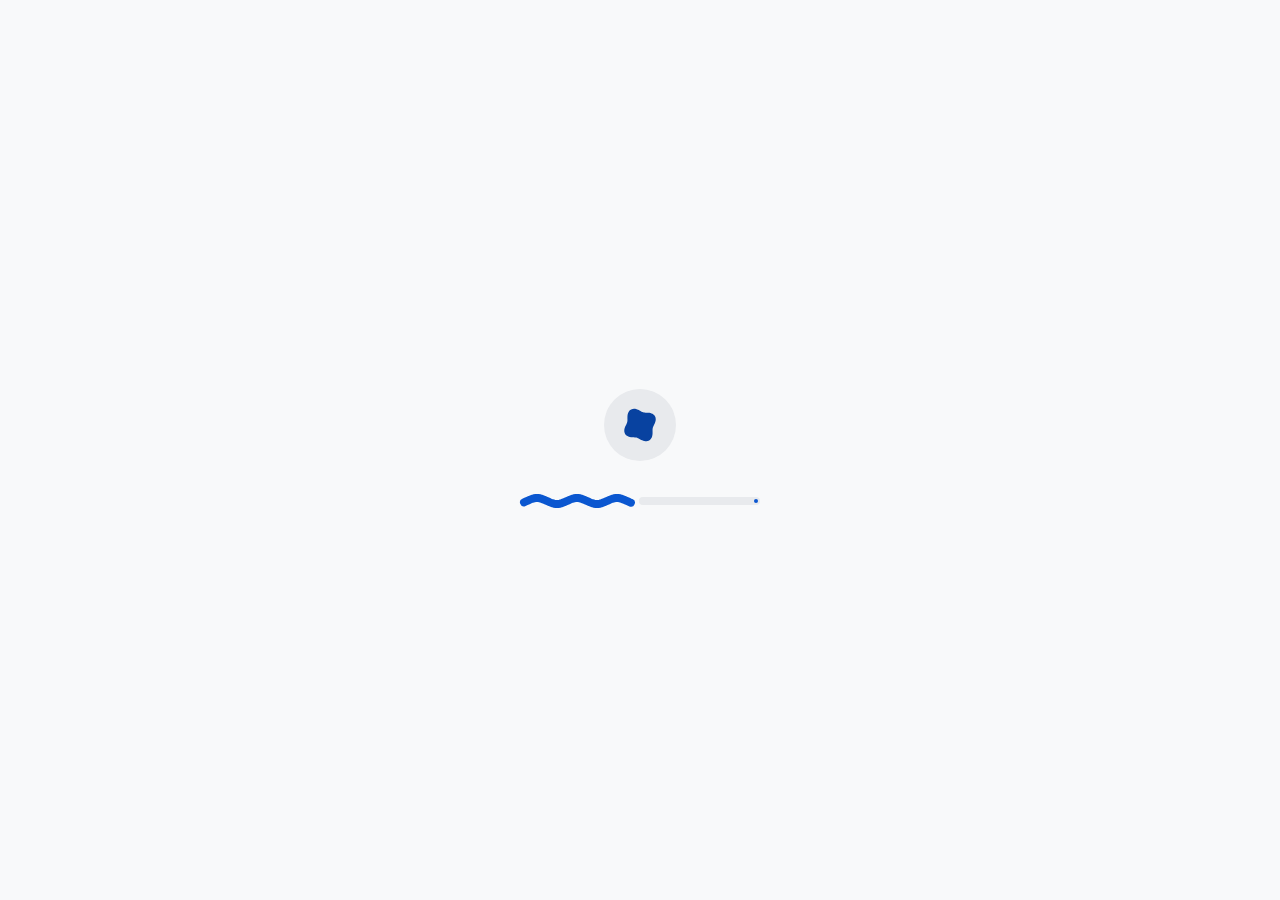
==== commit b62ee229: "Update index.html" ====
--- a/index.html
+++ b/index.html
@@ -3,10 +3,11 @@
 <head>
 <meta charset="UTF-8">
 <meta name="viewport" content="width=device-width,initial-scale=1.0,viewport-fit=cover">
-<title>NovaHallowen - Login</title>
+<title>NovaClass You — Вход</title>
 <link rel="preconnect" href="https://fonts.googleapis.com">
 <link rel="preconnect" href="https://fonts.gstatic.com" crossorigin>
-<link href="https://fonts.googleapis.com/css2?family=Nunito:wght@400;500;600;700;800&display=swap" rel="stylesheet">
+<link href="https://fonts.googleapis.com/css2?family=Google+Sans:wght@400;500;700&family=Roboto:wght@400;500;700&family=Nunito:wght@400;500;600;700;800&display=swap" rel="stylesheet">
+<link rel="stylesheet" href="https://fonts.googleapis.com/css2?family=Material+Symbols+Rounded:opsz,wght,FILL,GRAD@24,400,1,0" />
 <script>
 (function(){
   try{
@@ -18,101 +19,179 @@
 })();
 </script>
 <style>
-*{margin:0;padding:0;box-sizing:border-box}
+/* =========================================
+   GOOGLE MATERIAL YOU PALETTE (SOFT & PHYSICAL)
+   ========================================= */
+*{margin:0;padding:0;box-sizing:border-box;-webkit-tap-highlight-color:transparent}
 html,body{height:100%}
 :root{
   --e:cubic-bezier(.2,0,0,1);
   --sp:cubic-bezier(.34,1.56,.64,1);
-  --bg:#FFFFFF; --s1:#F8FAFC; --s2:#F1F5F9; --s3:#E2E8F0;
-  --on:#1E293B; --onv:#64748B; --ol:#94A3B8; --olv:transparent;
-  --sh:15,23,42;
-  --p:#7C3AED; --p-ink:#6D28D9; --onp:#FFFFFF;
-  --pc:#EDE9FE; --onpc:#4C1D95;
-  --sc:#F5F3FF; --onsc:#4C1D95;
+  --sp-soft:cubic-bezier(0.4, 0, 0.2, 1);
+  
+  /* Material You Light Surfaces */
+  --bg:#F8F9FA; 
+  --s1:#FFFFFF; 
+  --s2:#F1F3F4; 
+  --s3:#E8EAED;
+  --on:#1F1F1F; 
+  --onv:#444746; 
+  --ol:#747775; 
+  --olv:transparent;
+  --sh:60,64,67;
+  
+  /* Primary Colors (Google Blue but soft) */
+  --p:#0B57D0; 
+  --p-ink:#0842A0; 
+  --onp:#FFFFFF;
+  --pc:#D3E3FD; 
+  --onpc:#041E49;
+  --sc:#F8F9FA; 
+  --onsc:#041E49;
+  
   --rc:28px; --ri:20px; --rt:16px; --rb:12px; --rp:100px;
-  --shadow-sm:0 1px 2px rgba(var(--sh),.04);
-  --shadow:0 4px 12px -2px rgba(var(--sh),.06);
-  --shadow-md:0 8px 24px -6px rgba(var(--sh),.12);
-  --shadow-lg:0 20px 40px -12px rgba(var(--sh),.15);
-  --gap:20px;--sb-mini:88px;--sb-full:300px;
-}
+  --shadow-sm:0 1px 2px rgba(var(--sh),.08);
+  --shadow:0 1px 3px 1px rgba(var(--sh),.12), 0 1px 2px 0 rgba(var(--sh),.24);
+  --shadow-md:0 4px 8px 3px rgba(var(--sh),.12), 0 1px 3px rgba(var(--sh),.24);
+  --shadow-lg:0 8px 12px 6px rgba(var(--sh),.12), 0 4px 4px rgba(var(--sh),.24);
+  --gap:20px; --sb-mini:88px; --sb-full:300px;
+
+  /* Auth Variables */
+  --text-main: #1F1F1F;
+  --text-sub: #444746;
+  --outline: #747775;
+  --divider: #E0E0E0;
+  --primary: #0B57D0;
+  --primary-hover: #0842A0;
+  --error: #B3261E;
+  --ease-spring: cubic-bezier(0.34, 1.56, 0.64, 1);
+  --ease-standard: cubic-bezier(0.2, 0, 0, 1);
+}
+
 html[data-theme="dark"]{
-  --bg:#0B1220; --s1:#111C33; --s2:#1A2540; --s3:#1E293B;
-  --on:#E2E8F0; --onv:#94A3B8; --ol:#64748B; --olv:transparent;
-  --sh:96,165,250;
-  --p:#A78BFA; --p-ink:#C4B5FD; --onp:#0B1220;
-  --pc:#2E1065; --onpc:#EDE9FE;
-  --sc:#2E1065; --onsc:#EDE9FE;
-}
-body{font-family:'Nunito',system-ui,-apple-system,sans-serif;background:var(--bg);color:var(--on);font-size:16px;line-height:1.5;overflow:hidden;-webkit-font-smoothing:antialiased;-webkit-tap-highlight-color:transparent;transition:background .3s var(--e),color .3s var(--e)}
+  --bg:#131314; 
+  --s1:#1E1F20; 
+  --s2:#282A2C; 
+  --s3:#37393B;
+  --on:#E3E3E3; 
+  --onv:#C4C7C5; 
+  --ol:#8E918F; 
+  --olv:transparent;
+  --sh:0,0,0;
+  
+  --p:#A8C7FA; 
+  --p-ink:#D3E3FD; 
+  --onp:#062E6F;
+  --pc:#0842A0; 
+  --onpc:#D3E3FD;
+  --sc:#1E1F20; 
+  --onsc:#A8C7FA;
+
+  --text-main: #E3E3E3;
+  --text-sub: #C4C7C5;
+  --outline: #8E918F;
+  --divider: #37393B;
+  --primary: #A8C7FA;
+  --primary-hover: #D3E3FD;
+}
+
+body{font-family:'Roboto', sans-serif;background-color:var(--bg);color:var(--text-main);height:100vh;height:100dvh;display:flex;flex-direction:column;overflow:hidden;transition:background .3s var(--e),color .3s var(--e)}
 .hidden{display:none!important}
+
+/* =========================================
+   AUTH SCREEN (NovaClass You)
+   ========================================= */
+#authView { display: flex; align-items: center; justify-content: center; min-height: 100vh; position: relative; z-index: 10; background: var(--bg); }
+.app-container { display: flex; flex-direction: column; width: 100%; max-width: 440px; height: 100%; margin: 0 auto; padding: 24px; position: relative; }
+.top-header { text-align: center; padding-top: 16px; }
+.top-header h1 { font-family: 'Google Sans', sans-serif; font-size: 26px; font-weight: 500; color: var(--text-main); letter-spacing: -0.3px; margin-bottom: 16px; animation: fadeUp 0.4s var(--ease-standard) both; }
+.divider-line { width: 100%; height: 1px; background-color: var(--divider); }
+.form-container { flex: 1; display: flex; flex-direction: column; justify-content: center; padding: 24px 0; position: relative; }
+
+/* Slider Mechanics */
+.forms-wrap { position: relative; overflow: hidden; height: 0; transition: height 0.4s var(--sp-soft); width: 100%; }
+.slider-track { display: flex; width: 200%; transition: transform 0.4s var(--ease-spring); align-items: flex-start; }
+.slider-track[data-active="reg"] { transform: translateX(-50%); }
+.slide-pane { width: 50%; flex-shrink: 0; padding: 0 4px; display: flex; flex-direction: column; gap: 24px; }
+
+.m3-field { display: flex; flex-direction: column; width: 100%; position: relative; }
+.m3-field.error-shake { animation: shake 0.4s var(--ease-standard); }
+.outer-label { font-size: 13px; font-weight: 500; color: var(--text-sub); margin-bottom: 8px; padding-left: 16px; transition: opacity 0.2s var(--ease-standard), transform 0.2s var(--ease-standard); }
+.m3-field:focus-within .outer-label, .m3-field.has-value .outer-label { opacity: 0; transform: translateY(-10px); pointer-events: none; }
+.input-wrapper { position: relative; width: 100%; height: 56px; }
+.input-icon { position: absolute; left: 16px; top: 50%; transform: translateY(-50%); font-size: 24px; color: var(--text-sub); pointer-events: none; z-index: 2; display: flex; align-items: center; justify-content: center; }
+.input-wrapper input { width: 100%; height: 100%; padding: 0 48px 0 52px; background: var(--bg); border: 1px solid var(--outline); border-radius: 12px; font-family: 'Roboto', sans-serif; font-size: 16px; font-weight: 400; color: var(--text-main); outline: none; transition: border-color 0.2s var(--ease-standard), border-width 0.2s var(--ease-standard), background 0.2s var(--ease-standard); }
+.input-wrapper input:focus { border: 2px solid var(--primary); padding: 0 47px 0 51px; background: var(--s1); }
+.m3-field.error input { border-color: var(--error) !important; }
+.floating-label { position: absolute; top: 50%; left: 52px; transform: translateY(-50%); font-size: 16px; font-weight: 400; color: var(--text-sub); background: transparent; padding: 0 4px; pointer-events: none; transition: all 0.2s var(--ease-standard); z-index: 1; white-space: nowrap; }
+.input-wrapper input:focus ~ .floating-label, .input-wrapper input:not(:placeholder-shown) ~ .floating-label { top: 0; left: 12px; font-size: 12px; font-weight: 500; color: var(--primary); background: var(--s1); transform: translateY(-50%) scale(1); }
+.input-wrapper input:not(:focus):not(:placeholder-shown) ~ .floating-label { background: var(--bg); }
+.m3-field.error .floating-label { color: var(--error) !important; }
+
+.pass-icon { position: absolute; right: 12px; top: 50%; transform: translateY(-50%); font-size: 24px; color: var(--text-sub); cursor: pointer; background: none; border: none; padding: 4px; display: none; z-index: 2; font-family: 'Material Symbols Rounded'; }
+.input-wrapper input:not(:placeholder-shown) ~ .pass-icon { display: block; }
+.error-text { font-size: 12px; font-weight: 500; color: var(--error); text-align: center; height: 20px; margin-top: 16px; opacity: 0; transform: translateY(10px); transition: all 0.3s var(--ease-standard); }
+.error-text.show { opacity: 1; transform: translateY(0); }
+
+/* ОБНОВЛЕННЫЕ КНОПКИ (Morphing Buttons) */
+.bottom-section { display: flex; flex-direction: column; gap: 16px; padding-bottom: max(16px, env(safe-area-inset-bottom, 16px)); }
+.bottom-buttons { display: flex; gap: 12px; width: 100%; height: 52px; transition: gap 0.4s var(--sp-soft); }
+.bottom-buttons.merged { gap: 0; }
+
+.m3-btn { 
+  flex: 1; height: 100%; border: none; background: var(--primary); color: #FFFFFF; 
+  font-family: 'Google Sans', sans-serif; font-size: 15px; font-weight: 500; cursor: pointer; 
+  display: inline-flex; align-items: center; justify-content: center; position: relative; 
+  overflow: hidden; white-space: nowrap;
+  transition: all 0.4s var(--ease-spring); 
+}
+.m3-btn .btn-text {
+  transition: transform 0.3s var(--ease-spring), opacity 0.3s var(--ease-standard);
+}
+.m3-btn:hover { background: var(--primary-hover); }
+
+/* Начальные скругления (Две кнопки) */
+.btn-login { border-radius: 50px 16px 16px 50px; }
+.btn-register { border-radius: 16px 50px 50px 16px; }
+
+/* Состояние объединения */
+.bottom-buttons.merged .m3-btn:not(.active) {
+  flex: 0; width: 0; padding: 0; margin: 0; opacity: 0; transform: scale(0.8); pointer-events: none;
+}
+.bottom-buttons.merged .m3-btn.active {
+  flex: 1; width: 100%; border-radius: 50px; box-shadow: 0 4px 12px rgba(11,87,208,.4);
+}
+.bottom-buttons.merged .m3-btn.active .btn-text {
+  transform: scale(1.02);
+}
+.m3-btn:active { transform: scale(0.96); border-radius: 50px; }
+
+/* Ripple Effect */
+.ripple { position: absolute; border-radius: 50%; background: rgba(255,255,255,0.3); width: 20px; height: 20px; margin-left: -10px; margin-top: -10px; animation: rippleAnim 0.6s ease-out forwards; pointer-events: none; }
+@keyframes rippleAnim { to { transform: scale(15); opacity: 0; } }
+
+@keyframes fadeUp { from { opacity: 0; transform: translateY(15px); } to { opacity: 1; transform: translateY(0); } }
+@keyframes shake { 0%, 100% { transform: translateX(0); } 25% { transform: translateX(-6px); } 50% { transform: translateX(6px); } 75% { transform: translateX(-4px); } }
+
+/* =========================================
+   MATERIAL YOU APP LAYOUT
+   ========================================= */
 .ui-icon{width:26px;height:26px;fill:none;stroke:currentColor;stroke-width:2;stroke-linecap:round;stroke-linejoin:round;display:inline-flex;align-items:center;justify-content:center;flex-shrink:0;user-select:none;line-height:1}
 .ui-icon.sm{width:20px;height:20px}.ui-icon.lg{width:32px;height:32px}
 .role-badge{display:inline-block;padding:4px 12px;border-radius:var(--rb);font-size:10px;font-weight:800;text-transform:uppercase;letter-spacing:.4px;line-height:1.4}
 .role-badge.student{background:var(--sc);color:var(--onsc)}
 .role-badge.moderator{background:#FEF3C7;color:#92400E}
 .role-badge.teacher{background:#D1FAE5;color:#065F46}
-.role-badge.director{background:#EDE9FE;color:#5B21B6}
-.role-badge.admin{background:#FEE2E2;color:#991B1B}
+.role-badge.director{background:#D3E3FD;color:#041E49}
+.role-badge.admin{background:#FCE8E6;color:#C5221F}
 .role-badge.creator{background:var(--p);color:var(--onp)}
-
 .truncate { white-space: nowrap; overflow: hidden; text-overflow: ellipsis; max-width: 100%; display: block; }
 .flex-truncate { min-width: 0; overflow: hidden; text-overflow: ellipsis; }
 
-/* ========== 🕸️ HALLOWEEN SPIDER WEBS ========== */
-.banner{position:relative}
-.banner > *{position:relative;z-index:2}
-.banner::before,.banner::after{
-  content:'';position:absolute;width:120px;height:120px;
-  background-image:url("data:image/svg+xml;utf8,<svg xmlns='http://www.w3.org/2000/svg' viewBox='0 0 100 100' fill='none' stroke='%23ffffff' stroke-width='1.1' stroke-linecap='round'><line x1='0' y1='0' x2='100' y2='100'/><line x1='0' y1='0' x2='100' y2='70'/><line x1='0' y1='0' x2='70' y2='100'/><line x1='0' y1='0' x2='100' y2='40'/><line x1='0' y1='0' x2='40' y2='100'/><line x1='0' y1='0' x2='100' y2='15'/><line x1='0' y1='0' x2='15' y2='100'/><path d='M15 0 A15 15 0 0 1 0 15'/><path d='M30 0 A30 30 0 0 1 0 30'/><path d='M45 0 A45 45 0 0 1 0 45'/><path d='M60 0 A60 60 0 0 1 0 60'/><path d='M75 0 A75 75 0 0 1 0 75'/><path d='M90 0 A90 90 0 0 1 0 90'/></svg>");
-  background-size:contain;background-repeat:no-repeat;opacity:.55;pointer-events:none;z-index:1;
-}
-.banner::before{top:-6px;left:-6px}
-.banner::after{top:-6px;right:-6px;transform:scaleX(-1)}
-.banner .ui-icon{color:currentColor}
-
-.btn{position:relative;overflow:hidden}
-.btn > *{position:relative;z-index:2}
-.btn::before{
-  content:'';position:absolute;top:-6px;right:-6px;width:46px;height:46px;
-  background-image:url("data:image/svg+xml;utf8,<svg xmlns='http://www.w3.org/2000/svg' viewBox='0 0 100 100' fill='none' stroke='%23ffffff' stroke-width='1.4' stroke-linecap='round'><line x1='0' y1='0' x2='100' y2='100'/><line x1='0' y1='0' x2='100' y2='70'/><line x1='0' y1='0' x2='70' y2='100'/><line x1='0' y1='0' x2='100' y2='40'/><line x1='0' y1='0' x2='40' y2='100'/><path d='M30 0 A30 30 0 0 1 0 30'/><path d='M60 0 A60 60 0 0 1 0 60'/></svg>");
-  background-size:contain;background-repeat:no-repeat;opacity:.5;pointer-events:none;z-index:1;
-}
-.topbar-add{position:relative;overflow:hidden}
-.topbar-add > *{position:relative;z-index:2}
-.topbar-add::before{
-  content:'';position:absolute;top:-4px;right:-4px;width:32px;height:32px;
-  background-image:url("data:image/svg+xml;utf8,<svg xmlns='http://www.w3.org/2000/svg' viewBox='0 0 100 100' fill='none' stroke='%23ffffff' stroke-width='1.6' stroke-linecap='round'><line x1='0' y1='0' x2='100' y2='100'/><line x1='0' y1='0' x2='100' y2='70'/><line x1='0' y1='0' x2='70' y2='100'/><line x1='0' y1='0' x2='100' y2='40'/><path d='M30 0 A30 30 0 0 1 0 30'/><path d='M60 0 A60 60 0 0 1 0 60'/></svg>");
-  background-size:contain;background-repeat:no-repeat;opacity:.55;pointer-events:none;z-index:1;
-}
-
-/* 🕷️ BEŽIAČI PAVÚCI DOLE */
-#spiders{position:absolute;bottom:0;left:0;right:0;height:90px;pointer-events:none;z-index:15;overflow:hidden}
-.spider{position:absolute;left:0;bottom:4px;width:44px;height:32px;animation:spiderRun 15s linear infinite;will-change:transform;filter:drop-shadow(0 2px 3px rgba(0,0,0,.35))}
-.spider svg{width:100%;height:100%;display:block;animation:bodyBob .28s ease-in-out infinite}
-@keyframes spiderRun{0%{transform:translateX(-60px)}100%{transform:translateX(calc(100vw + 60px))}}
-@keyframes bodyBob{0%,100%{transform:translateY(0)}50%{transform:translateY(-2px)}}
-@media(max-width:640px){#spiders{display:none}}
-
-/* ========== 🎃 МОРФИНГ ФОРМЫ ========== */
-@keyframes cardMorph{
-  0%{opacity:0;transform:scale(.45) rotate(-12deg);border-radius:50%;filter:blur(12px)}
-  55%{opacity:1;transform:scale(1.04) rotate(2deg);border-radius:60px;filter:blur(0)}
-  100%{opacity:1;transform:scale(1) rotate(0);border-radius:32px}
-}
-.card{animation:cardMorph .95s cubic-bezier(.34,1.56,.64,1) both}
-@keyframes logoMorph{
-  0%{transform:scale(0) rotate(-180deg);border-radius:50%;opacity:0}
-  100%{transform:scale(1) rotate(0);border-radius:24px;opacity:1}
-}
-.logo-mark{animation:logoMorph 1.2s cubic-bezier(.34,1.56,.64,1) .25s both}
-@keyframes tabFadeIn{0%{opacity:0}100%{opacity:1}}
-.tabs .slider{animation:tabFadeIn .5s var(--e) .7s backwards}
-
 /* OFFLINE */
-#offlineOverlay{position:fixed;inset:0;z-index:999999;background:rgba(15,23,42,.6);backdrop-filter:blur(12px);-webkit-backdrop-filter:blur(12px);display:none;align-items:center;justify-content:center;padding:24px;opacity:0;transition:opacity .3s var(--e)}
+#offlineOverlay{position:fixed;inset:0;z-index:999999;background:rgba(31,31,31,.6);backdrop-filter:blur(12px);display:none;align-items:center;justify-content:center;padding:24px;opacity:0;transition:opacity .3s var(--e)}
 #offlineOverlay.show{display:flex;opacity:1}
-.offline-card{background:var(--bg);border-radius:32px;padding:40px;max-width:440px;width:100%;text-align:center;box-shadow:0 24px 48px -12px rgba(0,0,0,0.4);border:1px solid rgba(255,255,255,0.1);transform:translateY(20px);transition:transform .4s var(--sp)}
+.offline-card{background:var(--bg);border-radius:32px;padding:40px;max-width:440px;width:100%;text-align:center;box-shadow:var(--shadow-lg);border:1px solid var(--s3);transform:translateY(20px);transition:transform .4s var(--sp)}
 #offlineOverlay.show .offline-card{transform:translateY(0)}
 .offline-card svg{width:120px;height:120px;margin-bottom:20px;color:var(--p)}
 .offline-card h2{font-size:22px;font-weight:800;color:var(--on);margin-bottom:8px}
@@ -127,93 +206,49 @@
 @keyframes ncFadeIn{from{opacity:0}to{opacity:1}}
 
 /* Логотип */
-.sb-logo{position:relative;box-shadow:0 8px 20px -6px rgba(124,58,237,.4)!important;background:linear-gradient(135deg,#7C3AED,#6D28D9);border-radius:20px;width:56px;height:56px;flex-shrink:0;display:flex;align-items:center;justify-content:center;padding:10px;margin:0 auto;transition:margin .3s var(--e)}
+.sb-logo{position:relative;box-shadow:var(--shadow-sm)!important;background:var(--pc);border-radius:20px;width:56px;height:56px;flex-shrink:0;display:flex;align-items:center;justify-content:center;padding:10px;margin:0 auto;transition:margin .3s var(--e);color:var(--onpc)}
 .sidebar:hover .sb-logo,.sidebar.open .sb-logo{margin:0}
-.sb-logo svg{width:100%;height:100%;display:block;margin:0 auto}
-.logo-mark{width:84px;height:84px;margin:0 auto 14px;border-radius:24px;display:flex;align-items:center;justify-content:center;padding:16px;background:linear-gradient(135deg,#7C3AED,#6D28D9);box-shadow:0 8px 20px -6px rgba(124,58,237,.4)!important}
-.logo-mark svg{width:100%;height:100%}
-
-/* Auth View */
-#authView{display:flex;align-items:center;justify-content:center;min-height:100vh;padding:20px;position:relative;z-index:10}
-.card{width:100%;max-width:440px;background:var(--bg);border-radius:32px;padding:36px 32px;box-shadow:var(--shadow-lg);position:relative;z-index:1;border:1px solid rgba(0,0,0,0.03);overflow:hidden}
-html[data-theme="dark"] .card{border-color:rgba(255,255,255,0.05)}
-.logo{text-align:center;margin-bottom:24px}
-.logo h1{font-size:22px;font-weight:800;color:var(--on);letter-spacing:-.3px;margin-top:8px}
-.tabs{position:relative;display:flex;background:var(--s2);border-radius:var(--rp);padding:6px;margin-bottom:24px;overflow:hidden}
-.tabs .slider{position:absolute;top:6px;left:6px;width:calc(50% - 6px);height:calc(100% - 12px);background:var(--p);border-radius:var(--rp);transition:transform .4s var(--sp);z-index:0;box-shadow:0 4px 12px -2px rgba(124,58,237,.35)}
-.tabs[data-active="reg"] .slider{transform:translateX(100%)}
-.tab{position:relative;z-index:1;flex:1;padding:12px 8px;border:none;background:transparent;color:var(--onv);font-family:inherit;font-size:14px;font-weight:800;cursor:pointer;border-radius:var(--rp);transition:color .25s var(--e)}
-.tab.active{color:var(--onp)}
-.forms-wrap{position:relative;overflow:hidden;height:0;transition:height .4s var(--sp)}
-.slider-track{display:flex;width:200%;transition:transform .4s var(--sp);align-items:flex-start}
-.slider-track[data-active="reg"]{transform:translateX(-50%)}
-.slide-pane{width:50%;flex-shrink:0;padding:0 2px}
-.field{margin-bottom:16px}
-.field label{display:block;font-size:12.5px;font-weight:800;color:var(--onv);margin-bottom:8px;padding-left:4px}
-input,textarea,select{width:100%;padding:16px;border:none;border-radius:var(--ri);background:var(--s2);color:var(--on);font-family:inherit;font-size:14.5px;font-weight:600;outline:none;transition:background .2s var(--e),box-shadow .2s var(--e)}
-input::placeholder,textarea::placeholder{color:var(--onv);opacity:.7}
-input:focus,textarea:focus,select:focus{background:var(--bg);box-shadow:0 0 0 4px rgba(124,58,237,.18)}
-input.error{background:#FEE2E2;box-shadow:0 0 0 4px rgba(239,68,68,.15)}
-
-.login-wrap{display:flex;align-items:stretch;border-radius:var(--ri);background:var(--s2);overflow:hidden;transition:background .2s var(--e),box-shadow .2s var(--e)}
-.login-wrap:focus-within{background:var(--bg);box-shadow:0 0 0 4px rgba(124,58,237,.18)}
-.login-wrap.error{background:#FEE2E2;box-shadow:0 0 0 4px rgba(239,68,68,.15)}
-.login-wrap input{background:transparent;border-radius:0;padding:16px;flex:1;min-width:0;box-shadow:none!important;font-size:14.5px}
-.login-wrap input:focus{background:transparent;box-shadow:none!important}
-.login-suffix{display:flex;align-items:center;padding:0 18px 0 20px;color:var(--p-ink);font-weight:800;font-size:14px;background:var(--sc);position:relative;white-space:nowrap;user-select:none}
-
-.pass-wrap{position:relative}
-.pass-wrap input{padding-right:52px}
-.pass-toggle{position:absolute;right:6px;top:50%;transform:translateY(-50%);width:40px;height:40px;border:none;background:transparent;color:var(--onv);cursor:pointer;display:inline-flex;align-items:center;justify-content:center;border-radius:50%;transition:background .2s var(--e)}
-.pass-toggle:hover{background:var(--s3)}
-.btn{width:100%;padding:16px;border:none;border-radius:var(--ri);background:var(--p);color:var(--onp);font-family:inherit;font-size:15px;font-weight:800;cursor:pointer;margin-top:8px;transition:background .2s var(--e),transform .2s var(--sp),box-shadow .25s var(--e);display:inline-flex;align-items:center;justify-content:center;gap:8px;position:relative;overflow:hidden}
-.btn .ui-icon{width:22px;height:22px;stroke:currentColor}
-.btn:hover{background:var(--p-ink);box-shadow:0 8px 20px -6px rgba(124,58,237,.4)}
-.btn:active{transform:scale(.96)}
-.btn:disabled{opacity:.7;cursor:wait}
-.btn-ghost{background:var(--s2);color:var(--on)}
-.btn-ghost:hover{background:var(--s3);box-shadow:none}
-.err{background:#FEE2E2;color:#991B1B;border-radius:var(--ri);padding:14px;font-size:13.5px;font-weight:700;margin-bottom:16px}
-
-/* Main Layout */
+.sb-logo svg{width:100%;height:100%;display:block;margin:0 auto;fill:currentColor;stroke:none}
+
 #appView{position:fixed;inset:0;z-index:10;opacity:0;transition:opacity .3s var(--e)}
 #appView.ready{opacity:1}
-.app-layout{display:flex;gap:var(--gap);padding:var(--gap);height:100%;overflow:hidden;position:relative;z-index:1}
-.sidebar{flex-shrink:0;width:var(--sb-mini);background:var(--s1);border-radius:var(--rc);box-shadow:var(--shadow);padding:24px 16px;display:flex;flex-direction:column;overflow:hidden;transition:width .4s var(--sp),box-shadow .3s var(--e);z-index:30;border:1px solid rgba(0,0,0,0.02)}
-html[data-theme="dark"] .sidebar{border-color:rgba(255,255,255,0.03)}
-.sidebar:hover,.sidebar.open{width:var(--sb-full);box-shadow:var(--shadow-lg)}
+.app-layout{display:flex;gap:var(--gap);padding:var(--gap);height:100%;overflow:hidden;position:relative;z-index:1;background:var(--bg)}
+
+/* SIDEBAR */
+.sidebar{flex-shrink:0;width:var(--sb-mini);background:var(--s1);border-radius:var(--rc);box-shadow:var(--shadow-sm);padding:24px 16px;display:flex;flex-direction:column;overflow:hidden;transition:width .4s var(--sp),box-shadow .3s var(--e);z-index:30;border:1px solid var(--s3)}
+.sidebar:hover,.sidebar.open{width:var(--sb-full);box-shadow:var(--shadow)}
 .sb-head{display:flex;align-items:center;gap:16px;padding:4px 4px 20px;margin-bottom:16px;min-height:68px;overflow:hidden;white-space:nowrap}
 .sb-name{font-size:18px;font-weight:800;color:var(--on);letter-spacing:-.3px;opacity:0;max-width:0;overflow:hidden;white-space:nowrap;transition:opacity .2s var(--e),max-width .4s var(--sp)}
 .sidebar:hover .sb-name,.sidebar.open .sb-name{opacity:1;max-width:200px}
 .menu{position:relative;display:flex;flex-direction:column;gap:6px;overflow-y:auto;overflow-x:hidden;flex:1;min-height:0}
-.menu-indicator{position:absolute;top:0;left:0;right:0;height:0;background:var(--p);border-radius:var(--rp);transition:transform .4s var(--sp),height .3s var(--e),opacity .2s var(--e);pointer-events:none;z-index:0;opacity:0;will-change:transform,height;box-shadow:0 4px 12px -2px rgba(124,58,237,.4)}
+.menu-indicator{position:absolute;top:0;left:0;right:0;height:0;background:var(--pc);border-radius:var(--rp);transition:transform .4s var(--sp),height .3s var(--e),opacity .2s var(--e);pointer-events:none;z-index:0;opacity:0;will-change:transform,height}
 .menu-indicator.ready{opacity:1}
 .menu-item{position:relative;z-index:1;display:flex;align-items:center;padding:14px 18px;border-radius:var(--rp);border:none;background:transparent;color:var(--onv);font-family:inherit;font-size:15px;font-weight:700;cursor:pointer;text-align:left;white-space:nowrap;min-height:52px;overflow:hidden;transition:background .2s var(--e),color .2s var(--e)}
 .menu-item:hover:not(.active){background:var(--s2)}
-.menu-item.active{color:var(--onp)}
-.menu-item.active .ui-icon{color:var(--onp)}
+.menu-item.active{color:var(--onpc);font-weight:800}
+.menu-item.active .ui-icon{color:var(--onpc)}
 .menu-item .ui-icon{display:flex;align-items:center;justify-content:center;width:26px;height:26px;margin-right:16px;flex-shrink:0;transition:margin .3s var(--e)}
 .sidebar:hover .menu-item .ui-icon,.sidebar.open .menu-item .ui-icon{margin-right:16px}
 .menu-item .menu-label{opacity:0;max-width:0;overflow:hidden;white-space:nowrap;transition:opacity .2s var(--e),max-width .4s var(--sp)}
 .sidebar:hover .menu-item .menu-label,.sidebar.open .menu-item .menu-label{opacity:1;max-width:200px}
 .sb-foot{margin-top:auto;padding:16px 4px 4px;display:flex;align-items:center;gap:12px;min-height:72px;overflow:hidden;white-space:nowrap}
 .sb-user{display:flex;align-items:center;gap:14px;flex:1;min-width:0}
-.sb-ava{width:48px;height:48px;border-radius:50%;background:var(--p);color:var(--onp);display:inline-flex;align-items:center;justify-content:center;font-weight:800;font-size:16px;flex-shrink:0;background-size:cover;background-position:center;box-shadow:0 4px 12px -2px rgba(124,58,237,.4)}
+.sb-ava{width:48px;height:48px;border-radius:50%;background:var(--p);color:var(--onp);display:inline-flex;align-items:center;justify-content:center;font-weight:800;font-size:16px;flex-shrink:0;background-size:cover;background-position:center}
 .sb-info{min-width:0;flex:1;opacity:0;max-width:0;overflow:hidden;white-space:nowrap;transition:opacity .2s var(--e),max-width .4s var(--sp)}
 .sidebar:hover .sb-info,.sidebar.open .sb-info{opacity:1;max-width:200px}
 .sb-name-u{font-size:14px;font-weight:800;color:var(--on);overflow:hidden;text-overflow:ellipsis;white-space:nowrap;margin-bottom:4px}
-.sb-logout{width:42px;height:42px;border-radius:50%;background:var(--s2);display:flex;align-items:center;justify-content:center;cursor:pointer;color:var(--onv);flex-shrink:0;opacity:0;max-width:0;overflow:hidden;transition:all .2s var(--e);border:1px solid var(--s3);padding:0;line-height:0}
+.sb-logout{width:42px;height:42px;border-radius:50%;background:transparent;display:flex;align-items:center;justify-content:center;cursor:pointer;color:var(--onv);flex-shrink:0;opacity:0;max-width:0;overflow:hidden;transition:all .2s var(--e);border:none;padding:0;line-height:0}
 .sb-logout svg{width:22px;height:22px;display:block;margin:0}
 .sidebar:hover .sb-logout,.sidebar.open .sb-logout{opacity:1;max-width:60px}
-.sb-logout:hover{background:#FEE2E2;color:#EF4444;border-color:#FECACA}
-
+.sb-logout:hover{background:var(--s2);color:var(--on)}
+
+/* CONTENT WRAP */
 .content-wrap{flex:1;min-width:0;display:flex;flex-direction:column;gap:var(--gap);overflow:hidden}
-.topbar{background:var(--s1);border-radius:var(--rc);padding:16px 28px;display:flex;align-items:center;gap:16px;box-shadow:var(--shadow);flex-shrink:0;min-height:80px;position:relative;z-index:20;transition:opacity .3s var(--e),transform .3s var(--sp);border:1px solid rgba(0,0,0,0.02)}
-html[data-theme="dark"] .topbar{border-color:rgba(255,255,255,0.03)}
-.topbar-title{font-size:18px;font-weight:800;color:var(--on);letter-spacing:-.2px;overflow:hidden;text-overflow:ellipsis;white-space:nowrap;min-width:0}
+.topbar{background:var(--s1);border-radius:var(--rc);padding:16px 28px;display:flex;align-items:center;gap:16px;box-shadow:var(--shadow-sm);flex-shrink:0;min-height:80px;position:relative;z-index:20;transition:opacity .3s var(--e),transform .3s var(--sp);border:1px solid var(--s3)}
+.topbar-title{font-size:22px;font-weight:400;color:var(--on);letter-spacing:-.2px;overflow:hidden;text-overflow:ellipsis;white-space:nowrap;min-width:0}
 .topbar-right{display:flex;align-items:center;gap:12px;flex-shrink:0;margin-left:auto}
-.topbar-add{display:inline-flex;align-items:center;gap:8px;padding:12px 24px;border-radius:var(--rp);border:none;background:var(--p);color:var(--onp);font-family:inherit;font-size:14px;font-weight:800;cursor:pointer;transition:all .2s var(--sp);box-shadow:0 4px 12px -2px rgba(124,58,237,.4)}
-.topbar-add:hover{background:var(--p-ink);box-shadow:0 8px 20px -6px rgba(124,58,237,.5);transform:translateY(-1px)}
+.topbar-add{display:inline-flex;align-items:center;gap:8px;padding:12px 24px;border-radius:var(--rp);border:none;background:var(--p);color:var(--onp);font-family:inherit;font-size:14px;font-weight:700;cursor:pointer;transition:all .2s var(--sp);box-shadow:var(--shadow-sm);position:relative;overflow:hidden}
+.topbar-add:hover{background:var(--p-ink);box-shadow:var(--shadow);transform:translateY(-1px)}
 .topbar-add:active{transform:scale(.96)}
 .topbar-add .ui-icon{width:20px;height:20px;stroke:currentColor}
 .burger{display:none;width:44px;height:44px;border-radius:50%;border:none;background:transparent;cursor:pointer;flex-direction:column;justify-content:center;align-items:center;gap:5px;padding:0;transition:background .2s var(--e)}
@@ -223,84 +258,90 @@
 .burger.open span:nth-child(2){opacity:0}
 .burger.open span:nth-child(3){transform:translateY(-7px) rotate(-45deg)}
 
-.topbar-chip{display:flex;align-items:center;gap:12px;padding:6px 20px 6px 6px;background:var(--bg);border:1px solid var(--s3);border-radius:var(--rp);font-size:13.5px;font-weight:800;color:var(--on);cursor:pointer;font-family:inherit;transition:all .2s var(--e);max-width:200px}
+.topbar-chip{display:flex;align-items:center;gap:12px;padding:6px 20px 6px 6px;background:var(--bg);border:1px solid var(--s3);border-radius:var(--rp);font-size:14px;font-weight:700;color:var(--on);cursor:pointer;font-family:inherit;transition:all .2s var(--e);max-width:200px}
 .topbar-chip:hover{background:var(--s1);border-color:var(--ol)}
 .topbar-chip .user-ava{width:36px;height:36px;border-radius:50%;background:var(--p);color:var(--onp);display:inline-flex;align-items:center;justify-content:center;font-weight:800;font-size:14px;background-size:cover;background-position:center;flex-shrink:0}
 .chip-arrow{width:20px;height:20px;color:var(--onv);margin-left:-4px;flex-shrink:0}
 .user-name{white-space:nowrap;overflow:hidden;text-overflow:ellipsis;display:block;flex:1;min-width:0;text-align:left}
 
+/* DROPDOWN */
 .user-menu-wrap{position:relative}
-.user-dropdown{position:absolute;top:calc(100% + 12px);right:0;width:320px;background:var(--bg);border-radius:24px;box-shadow:var(--shadow-lg);z-index:200;padding:16px;opacity:0;transform:translateY(-8px) scale(.96);pointer-events:none;transform-origin:top right;transition:opacity .25s var(--e),transform .4s var(--sp);border:1px solid var(--s3)}
+.user-dropdown{position:absolute;top:calc(100% + 12px);right:0;width:320px;background:var(--s1);border-radius:24px;box-shadow:var(--shadow-lg);z-index:200;padding:16px;opacity:0;transform:translateY(-8px) scale(.96);pointer-events:none;transform-origin:top right;transition:opacity .25s var(--e),transform .4s var(--sp);border:1px solid var(--s3)}
 .user-dropdown.open{opacity:1;transform:translateY(0) scale(1);pointer-events:auto}
 .ud-head{display:flex;align-items:center;gap:14px;padding:8px 8px 16px;margin-bottom:12px;position:relative}
 .ud-head::after{content:'';position:absolute;left:8px;right:8px;bottom:0;height:1px;background:var(--s3)}
 .ud-ava{width:48px;height:48px;border-radius:50%;background:var(--p);color:var(--onp);display:inline-flex;align-items:center;justify-content:center;font-weight:800;font-size:17px;background-size:cover;background-position:center;flex-shrink:0}
 .ud-info{min-width:0;flex:1}
-.ud-name{font-size:15px;font-weight:800;color:var(--on);overflow:hidden;text-overflow:ellipsis;white-space:nowrap;margin-bottom:4px}
+.ud-name{font-size:16px;font-weight:700;color:var(--on);overflow:hidden;text-overflow:ellipsis;white-space:nowrap;margin-bottom:4px}
 .ud-tabs{position:relative;display:flex;background:var(--s2);border-radius:var(--rp);padding:4px;margin-bottom:12px;overflow:hidden}
 .ud-tabs .ud-slider{position:absolute;top:4px;left:4px;width:calc(50% - 4px);height:calc(100% - 8px);background:var(--p);border-radius:var(--rp);transition:transform .3s var(--sp);z-index:0}
 .ud-tabs[data-active="settings"] .ud-slider{transform:translateX(100%)}
-.ud-tab{position:relative;z-index:1;flex:1;padding:10px 6px;border:none;background:transparent;color:var(--onv);font-family:inherit;font-size:13px;font-weight:800;cursor:pointer;border-radius:var(--rp);transition:color .2s var(--e)}
+.ud-tab{position:relative;z-index:1;flex:1;padding:10px 6px;border:none;background:transparent;color:var(--onv);font-family:inherit;font-size:13px;font-weight:700;cursor:pointer;border-radius:var(--rp);transition:color .2s var(--e)}
 .ud-tab.active{color:var(--onp)}
 .ud-pane{display:none;flex-direction:column;gap:4px}
 .ud-pane.active{display:flex;animation:udPaneIn .35s var(--sp)}
 @keyframes udPaneIn{from{opacity:0;transform:translateY(6px) scale(.98)}to{opacity:1;transform:translateY(0) scale(1)}}
-.ud-action{display:flex;align-items:center;gap:14px;width:100%;padding:12px 14px;border:none;background:transparent;border-radius:var(--ri);color:var(--on);font-family:inherit;font-size:14px;font-weight:700;cursor:pointer;text-align:left;transition:background .2s var(--e)}
+.ud-action{display:flex;align-items:center;gap:14px;width:100%;padding:12px 14px;border:none;background:transparent;border-radius:var(--ri);color:var(--on);font-family:inherit;font-size:14px;font-weight:700;cursor:pointer;text-align:left;transition:background .2s var(--e);position:relative;overflow:hidden}
 .ud-action .ui-icon{width:22px;height:22px;opacity:.85;flex-shrink:0}
 .ud-action:hover{background:var(--s2)}
-.ud-action.danger{color:#EF4444}
-.ud-action.danger:hover{background:#FEE2E2}
+.ud-action.danger{color:#C5221F}
+.ud-action.danger:hover{background:#FCE8E6}
 .ud-divider{height:1px;background:var(--s3);margin:8px 4px}
-.ud-danger-label{font-size:11px;font-weight:800;color:#EF4444;text-transform:uppercase;letter-spacing:.6px;padding:8px 14px 4px;opacity:.8}
-
-.mobile-sidebar-backdrop{position:fixed;inset:0;background:rgba(15,23,42,.45);z-index:70;opacity:0;pointer-events:none;transition:opacity .3s var(--e)}
+.ud-danger-label{font-size:11px;font-weight:800;color:#C5221F;text-transform:uppercase;letter-spacing:.6px;padding:8px 14px 4px;opacity:.8}
+
+/* PAGES & BANNER */
+.mobile-sidebar-backdrop{position:fixed;inset:0;background:rgba(31,31,31,.45);z-index:70;opacity:0;pointer-events:none;transition:opacity .3s var(--e)}
 .mobile-sidebar-backdrop.open{opacity:1;pointer-events:auto}
 .pages-viewport{flex:1;min-height:0;position:relative;overflow:hidden;border-radius:var(--rc)}
-.page-pane{position:absolute;inset:0;background:var(--bg);border-radius:var(--rc);box-shadow:var(--shadow);padding:clamp(24px,3vw,36px);overflow-y:auto;overflow-x:hidden;border:1px solid rgba(0,0,0,0.02)}
-html[data-theme="dark"] .page-pane{border-color:rgba(255,255,255,0.03)}
-
-.banner{width:100%;border-radius:24px;background:linear-gradient(135deg,var(--p),var(--p-ink));color:var(--onp);padding:28px 32px;display:flex;align-items:center;gap:16px;margin-bottom:24px;min-height:96px;box-shadow:0 12px 24px -10px rgba(124,58,237,.5);overflow:hidden;position:relative}
+.page-pane{position:absolute;inset:0;background:var(--bg);border-radius:var(--rc);box-shadow:var(--shadow-sm);padding:clamp(24px,3vw,36px);overflow-y:auto;overflow-x:hidden;border:1px solid var(--s3);animation:pageEnter 0.4s var(--sp) both}
+@keyframes pageEnter { from { opacity: 0; transform: translateY(20px) scale(0.98); } to { opacity: 1; transform: translateY(0) scale(1); } }
+
+.banner{width:100%;border-radius:var(--rc);background:var(--pc);color:var(--onpc);padding:28px 32px;display:flex;align-items:center;gap:16px;margin-bottom:24px;min-height:96px;overflow:hidden;position:relative;transition:transform .3s var(--sp), box-shadow .3s var(--e);cursor:pointer}
+.banner:hover { transform: translateY(-2px); box-shadow: var(--shadow-sm); }
 .banner .ui-icon{color:currentColor;width:32px;height:32px;flex-shrink:0}
-.banner-title{font-size:clamp(18px,2vw,22px);font-weight:800;overflow:hidden;text-overflow:ellipsis;white-space:nowrap}
-
-/* SCHEDULE TABS */
-.schedule-tabs-container{display:flex;flex-direction:column;margin-bottom:0;border-radius:28px 28px 0 0;overflow:hidden;background:linear-gradient(135deg,var(--p),var(--p-ink));position:relative}
-.schedule-tabs-container::before,.schedule-tabs-container::after{
-  content:'';position:absolute;width:100px;height:100px;
-  background-image:url("data:image/svg+xml;utf8,<svg xmlns='http://www.w3.org/2000/svg' viewBox='0 0 100 100' fill='none' stroke='%23ffffff' stroke-width='1.1' stroke-linecap='round'><line x1='0' y1='0' x2='100' y2='100'/><line x1='0' y1='0' x2='100' y2='70'/><line x1='0' y1='0' x2='70' y2='100'/><line x1='0' y1='0' x2='100' y2='40'/><line x1='0' y1='0' x2='40' y2='100'/><line x1='0' y1='0' x2='100' y2='15'/><path d='M15 0 A15 15 0 0 1 0 15'/><path d='M30 0 A30 30 0 0 1 0 30'/><path d='M45 0 A45 45 0 0 1 0 45'/><path d='M60 0 A60 60 0 0 1 0 60'/><path d='M75 0 A75 75 0 0 1 0 75'/></svg>");
-  background-size:contain;background-repeat:no-repeat;opacity:.5;pointer-events:none;z-index:1;
-}
-.schedule-tabs-container::before{top:-4px;left:-4px}
-.schedule-tabs-container::after{top:-4px;right:-4px;transform:scaleX(-1)}
+.banner-title{font-size:clamp(18px,2vw,22px);font-weight:700;overflow:hidden;text-overflow:ellipsis;white-space:nowrap}
+
+/* SCHEDULE */
+.schedule-tabs-container{display:flex;flex-direction:column;margin-bottom:0;border-radius:var(--rc) var(--rc) 0 0;overflow:hidden;background:var(--pc);position:relative;color:var(--onpc)}
 .wp-head{display:flex;align-items:center;justify-content:center;gap:16px;padding:16px 20px 12px;position:relative;z-index:2}
-.wp-title{color:var(--onp);font-size:15px;font-weight:800;letter-spacing:.5px;text-transform:uppercase;flex:1;text-align:center;cursor:pointer;display:flex;align-items:center;justify-content:center;gap:8px;overflow:hidden;text-overflow:ellipsis;white-space:nowrap}
+.wp-title{color:inherit;font-size:16px;font-weight:700;letter-spacing:.5px;text-transform:uppercase;flex:1;text-align:center;cursor:pointer;display:flex;align-items:center;justify-content:center;gap:8px;overflow:hidden;text-overflow:ellipsis;white-space:nowrap}
 .wp-title .ui-icon{width:20px;height:20px;opacity:.85;stroke:currentColor;flex-shrink:0}
 .wp-body{display:flex;align-items:flex-end;padding:0 16px;gap:12px;position:relative;z-index:2}
-.wp-arrow{flex-shrink:0;width:44px;height:44px;border-radius:50%;border:none;background:rgba(255,255,255,.15);color:var(--onp);display:inline-flex;align-items:center;justify-content:center;cursor:pointer;transition:all .2s var(--sp);font-size:20px;font-weight:800;margin-bottom:8px}
+.wp-arrow{flex-shrink:0;width:44px;height:44px;border-radius:50%;border:none;background:rgba(255,255,255,.15);color:inherit;display:inline-flex;align-items:center;justify-content:center;cursor:pointer;transition:all .2s var(--sp);font-size:20px;font-weight:800;margin-bottom:8px}
 .wp-arrow:hover{background:rgba(255,255,255,.25)}
 .wp-arrow:active{transform:scale(.9)}
 .wp-days{flex:1;display:grid;grid-template-columns:repeat(5,1fr);gap:8px}
-.wp-day{border:none;background:transparent;color:var(--onp);font-family:inherit;cursor:pointer;border-radius:16px 16px 0 0;padding:14px 4px;display:flex;flex-direction:column;align-items:center;justify-content:center;text-align:center;transition:all .2s var(--e);font-weight:800;font-size:13px;letter-spacing:.5px;text-transform:uppercase;opacity:0.8;overflow:hidden}
+.wp-day{border:none;background:transparent;color:inherit;font-family:inherit;cursor:pointer;border-radius:16px 16px 0 0;padding:14px 4px;display:flex;flex-direction:column;align-items:center;justify-content:center;text-align:center;transition:all .3s var(--sp);font-weight:700;font-size:13px;letter-spacing:.5px;text-transform:uppercase;opacity:0.8;overflow:hidden;min-width:0}
 .wp-day:hover{background:rgba(255,255,255,.14);opacity:1}
-.wp-day.active{background:var(--bg);color:var(--p-ink);opacity:1;box-shadow:0 -4px 12px rgba(0,0,0,0.1)}
-.wp-day.today .wp-day-name::after{content:'';display:block;width:6px;height:6px;background:#F97316;border-radius:50%;margin:6px auto 0}
+.wp-day.active{background:var(--bg);color:var(--p);opacity:1;box-shadow:0 -4px 12px rgba(0,0,0,0.1); transform: translateY(2px)}
+.wp-day.today .wp-day-name::after{content:'';display:block;width:6px;height:6px;background:var(--p);border-radius:50%;margin:6px auto 0}
 .wp-day.active.today .wp-day-name::after{background:var(--p)}
-
-.schedule-content-area{background:var(--bg);border-radius:0 0 28px 28px;padding:0 24px 24px;box-shadow:var(--shadow);margin-bottom:24px}
-.wp-date-info{background:var(--s1);color:var(--on);margin-bottom:24px;padding:14px;border-radius:16px;text-align:center;font-size:15px;font-weight:700;display:flex;align-items:center;justify-content:center;gap:6px;border:1px solid var(--s3)}
+.wp-day-name{display:block;white-space:nowrap;overflow:hidden;text-overflow:ellipsis;max-width:100%}
+
+/* АДАПТИВ ДЛЯ ДНЕЙ */
+.day-full { display: inline; }
+.day-short { display: none; }
+@media (max-width: 768px) {
+  .day-full { display: none; }
+  .day-short { display: inline; }
+}
+
+.schedule-content-area{background:var(--bg);border-radius:0 0 var(--rc) var(--rc);padding:0 24px 24px;box-shadow:var(--shadow-sm);margin-bottom:24px;border:1px solid var(--s3);border-top:none}
+.wp-date-info{background:var(--s1);color:var(--on);margin-bottom:24px;padding:14px;border-radius:var(--rt);text-align:center;font-size:15px;font-weight:700;display:flex;align-items:center;justify-content:center;gap:6px;border:1px solid var(--s3);flex-wrap:wrap}
 .wp-date-info .rel{color:var(--p);font-weight:800}
 
-/* M3 Cards */
+/* CARDS (LESSONS) */
 .lessons-list{display:flex;flex-direction:column;gap:12px}
-.lesson-row{display:flex;align-items:flex-start;gap:20px;background:var(--s1);border-radius:24px;padding:20px 24px;transition:all .3s var(--sp);content-visibility:auto;contain-intrinsic-size:auto 90px;border:2px solid transparent;min-width:0}
-.lesson-row:hover{transform:translateY(-2px);box-shadow:0 8px 24px -6px rgba(124,58,237,.18);background:var(--bg);border-color:var(--s3)}
-.lesson-row.cancelled{background:#FEE2E2;opacity:.92;border-color:transparent}
-.lesson-num{flex-shrink:0;width:64px;height:64px;border-radius:20px;background:var(--p);color:var(--onp);display:inline-flex;align-items:center;justify-content:center;font-weight:800;font-size:24px;box-shadow:0 4px 12px -2px rgba(124,58,237,.4)}
+.lesson-row{display:flex;align-items:flex-start;gap:20px;background:var(--s1);border-radius:var(--ri);padding:20px 24px;transition:all .3s var(--sp);content-visibility:auto;contain-intrinsic-size:auto 90px;border:1px solid var(--s3);min-width:0;position:relative;overflow:hidden;cursor:pointer}
+.lesson-row:hover{box-shadow:var(--shadow);border-color:var(--ol);transform:translateY(-3px)}
+.lesson-row:active{transform:scale(.98)}
+.lesson-row.cancelled{background:#FCE8E6;opacity:.92;border-color:transparent}
+.lesson-num{flex-shrink:0;width:64px;height:64px;border-radius:16px;background:var(--pc);color:var(--onpc);display:inline-flex;align-items:center;justify-content:center;font-weight:800;font-size:24px}
 .lesson-info{flex:1;min-width:0}
-.lesson-subject{font-size:17px;font-weight:800;color:var(--on);margin-bottom:8px;display:flex;flex-wrap:wrap;align-items:center;gap:6px;word-break:break-word}
-.lesson-meta{display:flex;flex-wrap:wrap;gap:10px 20px;font-size:13.5px;color:var(--onv);font-weight:600;min-width:0}
+.lesson-subject{font-size:17px;font-weight:700;color:var(--on);margin-bottom:8px;display:flex;flex-wrap:wrap;align-items:center;gap:6px;word-break:break-word}
+.lesson-meta{display:flex;flex-wrap:wrap;gap:10px 20px;font-size:13.5px;color:var(--onv);font-weight:500;min-width:0}
 .lesson-meta .meta-item{display:inline-flex;align-items:center;gap:6px;min-width:0;max-width:100%}
-.lesson-meta .meta-item span{overflow:hidden;text-overflow:ellipsis;white-space:nowrap}
+.lesson-meta .meta-item span{overflow:hidden;text-overflow:ellipsis;white-space:nowrap;min-width:0}
 .lesson-meta .meta-item .ui-icon{width:18px;height:18px;color:var(--onv);flex-shrink:0}
 .lesson-action{flex-shrink:0;display:flex;gap:10px;align-items:center}
 .lesson-grade-chip{flex-shrink:0;width:48px;height:48px;border-radius:16px;background:var(--s2);color:var(--onv);font-family:inherit;font-weight:800;font-size:18px;display:inline-flex;align-items:center;justify-content:center;cursor:pointer;transition:transform .2s var(--sp)}
@@ -311,115 +352,101 @@
 .lesson-grade-chip.g7,.lesson-grade-chip.g8{background:#EAB308}
 .lesson-grade-chip.g9,.lesson-grade-chip.g10{background:#16A34A}
 
-.btn-icon{width:44px;height:44px;border-radius:50%;background:var(--bg);color:var(--onv);cursor:pointer;display:inline-flex;align-items:center;justify-content:center;transition:all .2s var(--sp);border:1px solid var(--s3);box-shadow:none;flex-shrink:0}
-.btn-icon:hover{background:var(--s1);color:var(--p);border-color:var(--ol)}
+.btn-icon{width:44px;height:44px;border-radius:50%;background:var(--bg);color:var(--onv);cursor:pointer;display:inline-flex;align-items:center;justify-content:center;transition:all .2s var(--sp);border:1px solid var(--s3);box-shadow:none;flex-shrink:0;position:relative;overflow:hidden}
+.btn-icon:hover{background:var(--s2);color:var(--on);border-color:var(--ol)}
 .btn-icon:active{transform:scale(.9)}
-.btn-icon.danger:hover{background:#FEE2E2;color:#EF4444;border-color:#FECACA}
+.btn-icon.danger:hover{background:#FCE8E6;color:#C5221F;border-color:#FAD2CF}
 
 .hw-checkbox{width:52px;height:52px;border-radius:16px;background:var(--bg);cursor:pointer;display:grid;place-items:center;flex-shrink:0;transition:all .4s var(--sp);position:relative;border:2px solid var(--s3)}
 .hw-checkbox svg{width:28px;height:28px;stroke:var(--onv);stroke-width:3.5;fill:none;stroke-linecap:round;stroke-linejoin:round;stroke-dasharray:30;stroke-dashoffset:30;transition:stroke-dashoffset .4s var(--sp) .08s}
 .hw-checkbox:hover{transform:scale(1.06);border-color:var(--ol)}
-.hw-checkbox.on{background:#16A34A;border-color:#16A34A;transform:scale(1.08);box-shadow:0 8px 20px -6px rgba(22,163,74,.5)}
+.hw-checkbox.on{background:#1E8E3E;border-color:#1E8E3E;transform:scale(1.08);box-shadow:var(--shadow-sm)}
 .hw-checkbox.on svg{stroke:#fff;stroke-dashoffset:0}
 
-.empty-state{display:flex;flex-direction:column;align-items:center;justify-content:center;padding:64px 24px;text-align:center;background:var(--s1);border-radius:32px;margin-top:24px;border:1px dashed var(--s3);overflow:hidden}
+.empty-state{display:flex;flex-direction:column;align-items:center;justify-content:center;padding:64px 24px;text-align:center;background:var(--s1);border-radius:var(--rc);margin-top:24px;border:1px dashed var(--ol);overflow:hidden}
 .empty-state svg{width:200px;max-width:100%;height:auto;margin-bottom:24px;opacity:0.9}
-.empty-state h2{font-size:24px;font-weight:800;color:var(--on);margin-bottom:12px}
-.empty-state p{font-size:16px;color:var(--onv);font-weight:600;max-width:400px;word-break:break-word}
+.empty-state h2{font-size:24px;font-weight:700;color:var(--on);margin-bottom:12px}
+.empty-state p{font-size:16px;color:var(--onv);font-weight:500;max-width:400px;word-break:break-word}
 
 .lesson-atts{display:flex;flex-wrap:wrap;gap:8px;margin-top:12px;min-width:0}
-.lesson-att-chip{display:inline-flex;align-items:center;gap:8px;padding:8px 16px 8px 12px;background:var(--bg);border-radius:var(--rp);font-size:12.5px;font-weight:800;color:var(--on);text-decoration:none;cursor:pointer;max-width:100%;transition:all .2s var(--sp);border:1px solid var(--s3)}
-.lesson-att-chip:hover{background:var(--sc);transform:translateY(-1px);border-color:var(--p)}
+.lesson-att-chip{display:inline-flex;align-items:center;gap:8px;padding:8px 16px 8px 12px;background:var(--bg);border-radius:var(--rp);font-size:12.5px;font-weight:700;color:var(--on);text-decoration:none;cursor:pointer;max-width:100%;transition:all .2s var(--sp);border:1px solid var(--s3);position:relative;overflow:hidden}
+.lesson-att-chip:hover{background:var(--pc);transform:translateY(-1px);border-color:var(--p);color:var(--onpc)}
 .lesson-att-chip .ui-icon{width:18px;height:18px;color:var(--p);flex-shrink:0}
 .lesson-att-chip span:not(.ui-icon){overflow:hidden;text-overflow:ellipsis;white-space:nowrap;min-width:0}
 
-/* Diary */
-.diary-banner{background:linear-gradient(135deg,var(--p),var(--p-ink));border-radius:28px;padding:32px;display:flex;align-items:center;gap:32px;color:var(--onp);margin-bottom:24px;position:relative;overflow:hidden;box-shadow:0 12px 24px -10px rgba(124,58,237,.5);flex-wrap:wrap}
-.diary-banner::before,.diary-banner::after{
-  content:'';position:absolute;width:110px;height:110px;
-  background-image:url("data:image/svg+xml;utf8,<svg xmlns='http://www.w3.org/2000/svg' viewBox='0 0 100 100' fill='none' stroke='%23ffffff' stroke-width='1.1' stroke-linecap='round'><line x1='0' y1='0' x2='100' y2='100'/><line x1='0' y1='0' x2='100' y2='70'/><line x1='0' y1='0' x2='70' y2='100'/><line x1='0' y1='0' x2='100' y2='40'/><line x1='0' y1='0' x2='40' y2='100'/><line x1='0' y1='0' x2='100' y2='15'/><path d='M15 0 A15 15 0 0 1 0 15'/><path d='M30 0 A30 30 0 0 1 0 30'/><path d='M45 0 A45 45 0 0 1 0 45'/><path d='M60 0 A60 60 0 0 1 0 60'/><path d='M75 0 A75 75 0 0 1 0 75'/></svg>");
-  background-size:contain;background-repeat:no-repeat;opacity:.55;pointer-events:none;z-index:1;
-}
-.diary-banner::before{top:-6px;left:-6px}
-.diary-banner::after{top:-6px;right:-6px;transform:scaleX(-1)}
-.diary-banner > *{position:relative;z-index:2}
+/* DIARY */
+.diary-banner{background:var(--pc);border-radius:var(--rc);padding:32px;display:flex;align-items:center;gap:32px;color:var(--onpc);margin-bottom:24px;position:relative;overflow:hidden;flex-wrap:wrap;border:1px solid rgba(0,0,0,.05)}
 .diary-circle{position:relative;width:140px;height:140px;flex-shrink:0;z-index:1}
 .diary-circle svg{width:100%;height:100%;transform:rotate(-90deg)}
 .diary-circle circle{fill:none;stroke-width:12;stroke-linecap:round}
-.dc-bg{stroke:rgba(255,255,255,.2)}
+.dc-bg{stroke:rgba(25,103,210,.15)}
 .dc-fill{stroke:currentColor;transition:stroke-dasharray .6s var(--e)}
 .dc-inner{position:absolute;inset:0;display:flex;flex-direction:column;align-items:center;justify-content:center;gap:4px}
 .dc-value{font-size:32px;font-weight:800;letter-spacing:-1px}
 .dc-label{font-size:10px;opacity:.8;text-transform:uppercase;letter-spacing:1px;font-weight:800}
 .diary-title-wrap{display:flex;flex-direction:column;gap:6px;position:relative;z-index:1;min-width:0}
-.diary-title{font-size:28px;font-weight:800;letter-spacing:-.3px}
-.diary-sub{font-size:14px;opacity:.9;font-weight:700;overflow:hidden;text-overflow:ellipsis;white-space:nowrap}
+.diary-title{font-size:28px;font-weight:700;letter-spacing:-.3px}
+.diary-sub{font-size:14px;opacity:.9;font-weight:600;overflow:hidden;text-overflow:ellipsis;white-space:nowrap}
 .diary-score{margin-left:auto;text-align:right;position:relative;z-index:1;flex-shrink:0}
 .diary-score-value{font-size:56px;font-weight:800;line-height:1;letter-spacing:-2px}
 .diary-score-value .sep{opacity:.5;margin:0 4px}
 .diary-score-value .max{font-size:28px;opacity:.7}
 .diary-score-label{font-size:11px;opacity:.8;text-transform:uppercase;letter-spacing:1.5px;font-weight:800;margin-top:6px}
 
-.day-block{background:var(--s1);border-radius:24px;padding:24px 28px;box-shadow:var(--shadow);margin-bottom:16px;content-visibility:auto;contain-intrinsic-size:auto 200px;min-width:0}
+.day-block{background:var(--s1);border-radius:var(--ri);padding:24px 28px;box-shadow:var(--shadow-sm);margin-bottom:16px;content-visibility:auto;contain-intrinsic-size:auto 200px;min-width:0;border:1px solid var(--s3)}
 .day-head{display:flex;align-items:baseline;justify-content:space-between;margin-bottom:16px;flex-wrap:wrap;gap:8px}
-.day-date{font-size:15px;font-weight:800;color:var(--onv);text-transform:uppercase;display:flex;align-items:center;gap:10px;flex-wrap:wrap}
-.day-weekday{font-size:12px;color:var(--onv);opacity:.7;text-transform:none;font-weight:700}
+.day-date{font-size:15px;font-weight:700;color:var(--onv);text-transform:uppercase;display:flex;align-items:center;gap:10px;flex-wrap:wrap}
+.day-weekday{font-size:12px;color:var(--onv);opacity:.7;text-transform:none;font-weight:600}
 .day-grid{display:grid;grid-template-columns:1fr auto;gap:20px;align-items:start}
 .lessons-col{display:flex;flex-direction:column;gap:10px;min-width:0}
-.diary-lesson{display:flex;align-items:center;justify-content:space-between;gap:16px;background:var(--bg);border-radius:16px;padding:16px 20px;transition:all .2s var(--sp);border:1px solid var(--s3);min-width:0}
-.diary-lesson:hover{transform:translateX(4px);border-color:var(--ol)}
+.diary-lesson{display:flex;align-items:center;justify-content:space-between;gap:16px;background:var(--bg);border-radius:var(--rt);padding:16px 20px;transition:all .2s var(--sp);border:1px solid var(--s3);min-width:0}
+.diary-lesson:hover{border-color:var(--ol)}
 .diary-lesson-info{flex:1;min-width:0}
-.diary-lesson-subject{font-size:14.5px;font-weight:800;color:var(--on);margin-bottom:4px;overflow:hidden;text-overflow:ellipsis;white-space:nowrap}
-.diary-lesson-meta{font-size:12px;color:var(--onv);display:flex;gap:12px;flex-wrap:wrap;font-weight:600;min-width:0}
+.diary-lesson-subject{font-size:14.5px;font-weight:700;color:var(--on);margin-bottom:4px;overflow:hidden;text-overflow:ellipsis;white-space:nowrap}
+.diary-lesson-meta{font-size:12px;color:var(--onv);display:flex;gap:12px;flex-wrap:wrap;font-weight:500;min-width:0}
 .diary-lesson-meta span{display:inline-flex;align-items:center;gap:4px;min-width:0;max-width:100%}
-.diary-lesson-meta span b{overflow:hidden;text-overflow:ellipsis;white-space:nowrap;font-weight:600}
+.diary-lesson-meta span b{overflow:hidden;text-overflow:ellipsis;white-space:nowrap;font-weight:500}
 .diary-lesson-meta .ui-icon{width:14px;height:14px;flex-shrink:0}
-.diary-grade{flex-shrink:0;width:48px;height:48px;border-radius:16px;background:var(--s2);color:var(--onv);font-weight:800;font-size:18px;display:inline-flex;align-items:center;justify-content:center}
+.diary-grade{flex-shrink:0;width:48px;height:48px;border-radius:var(--rt);background:var(--s2);color:var(--onv);font-weight:800;font-size:18px;display:inline-flex;align-items:center;justify-content:center}
 .diary-grade.filled{color:#fff}
 .diary-grade.g1,.diary-grade.g2,.diary-grade.g3,.diary-grade.g4{background:#DC2626}
 .diary-grade.g5,.diary-grade.g6{background:#EA580C}
 .diary-grade.g7,.diary-grade.g8{background:#EAB308}
 .diary-grade.g9,.diary-grade.g10{background:#16A34A}
-.day-total{flex-shrink:0;min-width:110px;padding:16px 20px;border-radius:20px;background:var(--p);color:var(--onp);display:flex;flex-direction:column;align-items:center;justify-content:center;gap:4px;box-shadow:0 4px 12px -2px rgba(124,58,237,.4)}
+.day-total{flex-shrink:0;min-width:110px;padding:16px 20px;border-radius:var(--rt);background:var(--p);color:var(--onp);display:flex;flex-direction:column;align-items:center;justify-content:center;gap:4px}
 .day-total-label{font-size:11px;text-transform:uppercase;letter-spacing:1.2px;opacity:.85;font-weight:800}
 .day-total-value{font-size:32px;font-weight:800;line-height:1;letter-spacing:-1px}
 .day-total-value.empty{opacity:.5;font-size:22px}
 .day-total-sub{font-size:10px;opacity:.75;font-weight:700}
 
-/* Dates */
+/* DATES (JOURNAL) */
 .date-grid{display:grid;grid-template-columns:repeat(auto-fill,minmax(200px,1fr));gap:16px;margin-bottom:24px}
-.date-card{position:relative;background:linear-gradient(135deg,var(--p),var(--p-ink));color:var(--onp);border:none;border-radius:24px;padding:24px 22px;cursor:pointer;font-family:inherit;text-align:left;overflow:hidden;transition:all .3s var(--sp);box-shadow:0 8px 20px -6px rgba(124,58,237,.45)}
-.date-card::before{
-  content:'';position:absolute;top:-4px;right:-4px;width:64px;height:64px;
-  background-image:url("data:image/svg+xml;utf8,<svg xmlns='http://www.w3.org/2000/svg' viewBox='0 0 100 100' fill='none' stroke='%23ffffff' stroke-width='1.4' stroke-linecap='round'><line x1='0' y1='0' x2='100' y2='100'/><line x1='0' y1='0' x2='100' y2='70'/><line x1='0' y1='0' x2='70' y2='100'/><line x1='0' y1='0' x2='100' y2='40'/><path d='M30 0 A30 30 0 0 1 0 30'/><path d='M60 0 A60 60 0 0 1 0 60'/></svg>");
-  background-size:contain;background-repeat:no-repeat;opacity:.5;pointer-events:none;z-index:1;
-}
-.date-card-day,.date-card-month,.date-card-year{position:relative;z-index:2}
-.date-card:hover{transform:translateY(-4px) scale(1.02);box-shadow:0 16px 28px -10px rgba(124,58,237,.6)}
-.date-card.today{outline:3px solid #F97316;outline-offset:2px}
-.date-card-day{font-size:36px;font-weight:800;line-height:1;letter-spacing:-1px;margin-bottom:8px}
-.date-card-month{font-size:13px;font-weight:800;text-transform:uppercase;letter-spacing:1px;opacity:.9;margin-bottom:6px}
-.date-card-year{font-size:12px;opacity:.7;font-weight:700}
-.date-card-weekday{position:absolute;top:18px;right:20px;font-size:11px;font-weight:800;background:rgba(255,255,255,.2);padding:4px 10px;border-radius:var(--rb);z-index:2}
-.date-card-counter{position:absolute;bottom:16px;right:20px;font-size:11px;opacity:.9;font-weight:800;display:flex;align-items:center;gap:6px;z-index:2}
+.date-card{position:relative;background:var(--pc);color:var(--onpc);border:1px solid rgba(0,0,0,.05);border-radius:var(--ri);padding:24px 22px;cursor:pointer;font-family:inherit;text-align:left;overflow:hidden;transition:all .3s var(--sp);box-shadow:var(--shadow-sm)}
+.date-card:hover{box-shadow:var(--shadow);transform:translateY(-4px) scale(1.02)}
+.date-card.today{outline:3px solid var(--p);outline-offset:2px}
+.date-card-day{font-size:36px;font-weight:700;line-height:1;letter-spacing:-1px;margin-bottom:8px}
+.date-card-month{font-size:13px;font-weight:700;text-transform:uppercase;letter-spacing:1px;opacity:.9;margin-bottom:6px;overflow:hidden;text-overflow:ellipsis;white-space:nowrap}
+.date-card-year{font-size:12px;opacity:.7;font-weight:600}
+.date-card-weekday{position:absolute;top:18px;right:20px;font-size:11px;font-weight:700;background:rgba(255,255,255,.4);padding:4px 10px;border-radius:var(--rb);z-index:2}
+.date-card-counter{position:absolute;bottom:16px;right:20px;font-size:11px;opacity:.9;font-weight:700;display:flex;align-items:center;gap:6px;z-index:2}
 .date-card-counter .ui-icon{width:16px;height:16px;stroke:currentColor}
 
 .table-toolbar{display:flex;align-items:center;gap:16px;margin-bottom:20px;flex-wrap:wrap}
-.back-btn{display:inline-flex;align-items:center;gap:8px;padding:12px 20px;border-radius:var(--rp);border:1px solid var(--s3);background:var(--bg);color:var(--on);font-family:inherit;font-size:14px;font-weight:800;cursor:pointer;transition:all .2s var(--sp);flex-shrink:0}
-.back-btn:hover{background:var(--s1);border-color:var(--ol)}
+.back-btn{display:inline-flex;align-items:center;gap:8px;padding:12px 20px;border-radius:var(--rp);border:1px solid var(--s3);background:var(--bg);color:var(--on);font-family:inherit;font-size:14px;font-weight:700;cursor:pointer;transition:all .2s var(--sp);flex-shrink:0;position:relative;overflow:hidden}
+.back-btn:hover{background:var(--s2);border-color:var(--ol)}
 .back-btn:active{transform:scale(.96)}
-.table-title{font-size:18px;font-weight:800;color:var(--on);flex:1;min-width:0;overflow:hidden;text-overflow:ellipsis;white-space:nowrap}
-.table-hint{font-size:12px;color:var(--onv);display:flex;align-items:center;gap:8px;padding:10px 14px;background:var(--s1);border-radius:var(--rb);margin-bottom:16px;font-weight:700}
-
-.grades-table-wrap{background:var(--s1);border-radius:28px;padding:20px;overflow-x:auto;overflow-y:auto;box-shadow:var(--shadow);max-height:calc(100vh - 320px);-webkit-overflow-scrolling:touch}
+.table-title{font-size:18px;font-weight:700;color:var(--on);flex:1;min-width:0;overflow:hidden;text-overflow:ellipsis;white-space:nowrap}
+.table-hint{font-size:12px;color:var(--onv);display:flex;align-items:center;gap:8px;padding:10px 14px;background:var(--s1);border-radius:var(--rb);margin-bottom:16px;font-weight:600}
+
+.grades-table-wrap{background:var(--s1);border-radius:var(--ri);padding:20px;overflow-x:auto;overflow-y:auto;box-shadow:var(--shadow-sm);max-height:calc(100vh - 320px);-webkit-overflow-scrolling:touch;border:1px solid var(--s3)}
 .grades-table{border-collapse:separate;border-spacing:8px;min-width:100%}
-.grades-table th{font-size:11px;font-weight:800;color:var(--onp);text-transform:uppercase;letter-spacing:.4px;padding:12px 16px;text-align:center;white-space:nowrap;background:var(--p);border-radius:var(--rb);user-select:none;box-shadow:0 4px 12px -2px rgba(124,58,237,.35)}
+.grades-table th{font-size:11px;font-weight:800;color:var(--onpc);text-transform:uppercase;letter-spacing:.4px;padding:12px 16px;text-align:center;white-space:nowrap;background:var(--pc);border-radius:var(--rb);user-select:none}
 .grades-table th.sticky-col{position:sticky;left:0;z-index:3;min-width:140px;max-width:200px}
 .grades-table th.lesson-head{cursor:context-menu;min-width:100px;max-width:150px;overflow:hidden;text-overflow:ellipsis}
 .grades-table td{padding:6px;text-align:center;vertical-align:middle}
-.grades-table td.name-cell{text-align:left;font-size:14.5px;font-weight:800;color:var(--onp);white-space:nowrap;padding:14px 18px;position:sticky;left:0;z-index:2;min-width:140px;max-width:200px;overflow:hidden;text-overflow:ellipsis;background:var(--p);border-radius:var(--rt);cursor:context-menu}
-.grades-table .cell-btn{width:56px;height:56px;border-radius:var(--rt);border:1px solid var(--s3);background:var(--bg);color:var(--onv);font-family:inherit;font-weight:800;font-size:16px;cursor:pointer;display:inline-flex;align-items:center;justify-content:center;transition:all .2s var(--sp)}
-.grades-table .cell-btn:hover{transform:scale(1.05);background:var(--sc);color:var(--p);border-color:var(--p)}
+.grades-table td.name-cell{text-align:left;font-size:14.5px;font-weight:700;color:var(--onpc);white-space:nowrap;padding:14px 18px;position:sticky;left:0;z-index:2;min-width:140px;max-width:200px;overflow:hidden;text-overflow:ellipsis;background:var(--pc);border-radius:var(--rt);cursor:context-menu}
+.grades-table .cell-btn{width:56px;height:56px;border-radius:var(--rt);border:1px solid var(--s3);background:var(--bg);color:var(--onv);font-family:inherit;font-weight:700;font-size:16px;cursor:pointer;display:inline-flex;align-items:center;justify-content:center;transition:all .2s var(--sp)}
+.grades-table .cell-btn:hover{transform:scale(1.05);background:var(--s2);color:var(--on);border-color:var(--ol)}
 .grades-table .cell-btn.filled{color:#fff;border-color:transparent}
 .grades-table .cell-btn.g1,.grades-table .cell-btn.g2,.grades-table .cell-btn.g3,.grades-table .cell-btn.g4{background:#DC2626}
 .grades-table .cell-btn.g5,.grades-table .cell-btn.g6{background:#EA580C}
@@ -429,36 +456,37 @@
 .grades-table .cell-btn.not-here{opacity:.35;cursor:not-allowed;font-size:20px}
 
 .users-list{display:flex;flex-direction:column;gap:12px;margin-top:20px}
-.user-row{display:flex;align-items:center;gap:16px;background:var(--s1);border-radius:20px;padding:16px 20px;cursor:context-menu;transition:all .2s var(--e);content-visibility:auto;contain-intrinsic-size:auto 70px;min-width:0}
-.user-row:hover{background:var(--bg);border:1px solid var(--s3)}
+.user-row{display:flex;align-items:center;gap:16px;background:var(--s1);border-radius:var(--ri);padding:16px 20px;cursor:context-menu;transition:all .2s var(--e);content-visibility:auto;contain-intrinsic-size:auto 70px;min-width:0;border:1px solid var(--s3)}
+.user-row:hover{border-color:var(--ol)}
 .u-ava{width:48px;height:48px;border-radius:50%;background:var(--p);color:var(--onp);display:inline-flex;align-items:center;justify-content:center;font-weight:800;font-size:16px;flex-shrink:0}
 .u-info{flex:1;min-width:0}
-.u-name{font-size:15px;font-weight:800;color:var(--on);margin-bottom:4px;overflow:hidden;text-overflow:ellipsis;white-space:nowrap}
-.u-email{font-size:12px;color:var(--onv);font-weight:600;overflow:hidden;text-overflow:ellipsis;white-space:nowrap}
-.u-role select{font-family:inherit;font-size:13px;font-weight:800;padding:10px 14px;border-radius:var(--rb);border:1px solid var(--s3);background:var(--bg);color:var(--on);outline:none;cursor:pointer;transition:all .2s var(--e);max-width:130px;text-overflow:ellipsis}
-.u-role select:hover,.u-role select:focus{background:var(--sc);color:var(--p);border-color:var(--p)}
-.u-del{width:40px;height:40px;border-radius:50%;border:1px solid var(--s3);background:var(--bg);color:var(--onv);cursor:pointer;display:inline-flex;align-items:center;justify-content:center;flex-shrink:0;transition:all .2s var(--sp)}
-.u-del:hover{background:#FEE2E2;color:#EF4444;border-color:#FECACA}
+.u-name{font-size:15px;font-weight:700;color:var(--on);margin-bottom:4px;overflow:hidden;text-overflow:ellipsis;white-space:nowrap}
+.u-email{font-size:12px;color:var(--onv);font-weight:500;overflow:hidden;text-overflow:ellipsis;white-space:nowrap}
+.u-role select{font-family:inherit;font-size:13px;font-weight:700;padding:10px 14px;border-radius:var(--rb);border:1px solid var(--s3);background:var(--bg);color:var(--on);outline:none;cursor:pointer;transition:all .2s var(--e);max-width:130px;text-overflow:ellipsis}
+.u-role select:hover,.u-role select:focus{background:var(--s2);border-color:var(--ol)}
+.u-del{width:40px;height:40px;border-radius:50%;border:1px solid var(--s3);background:var(--bg);color:var(--onv);cursor:pointer;display:inline-flex;align-items:center;justify-content:center;flex-shrink:0;transition:all .2s var(--sp);position:relative;overflow:hidden}
+.u-del:hover{background:#FCE8E6;color:#C5221F;border-color:#FAD2CF}
 .u-del:active{transform:scale(.9)}
 
+/* POPOVER & CTX MENU */
 .pop-overlay{position:fixed;inset:0;z-index:199;background:transparent;display:none}
 .pop-overlay.open{display:block}
-.popover{position:absolute;z-index:200;width:320px;background:var(--bg);border-radius:24px;box-shadow:var(--shadow-lg);padding:20px;opacity:0;transform:scale(.94) translateY(-6px);pointer-events:none;transition:all .3s var(--sp);border:1px solid var(--s3)}
+.popover{position:absolute;z-index:200;width:320px;background:var(--s1);border-radius:var(--ri);box-shadow:var(--shadow-lg);padding:20px;opacity:0;transform:scale(.94) translateY(-6px);pointer-events:none;transition:all .3s var(--sp);border:1px solid var(--s3)}
 .popover.open{opacity:1;transform:scale(1) translateY(0);pointer-events:auto}
 .pop-head{display:flex;align-items:flex-start;justify-content:space-between;gap:12px;padding-bottom:14px;margin-bottom:16px;position:relative}
 .pop-head::after{content:'';position:absolute;left:0;right:0;bottom:0;height:1px;background:var(--s3)}
-.pop-title{font-size:15px;font-weight:800;color:var(--on);line-height:1.3;overflow:hidden;text-overflow:ellipsis;white-space:nowrap;max-width:200px}
-.pop-sub{font-size:11.5px;color:var(--onv);margin-top:4px;font-weight:700;overflow:hidden;text-overflow:ellipsis;white-space:nowrap;max-width:200px}
+.pop-title{font-size:15px;font-weight:700;color:var(--on);line-height:1.3;overflow:hidden;text-overflow:ellipsis;white-space:nowrap;max-width:200px}
+.pop-sub{font-size:11.5px;color:var(--onv);margin-top:4px;font-weight:500;overflow:hidden;text-overflow:ellipsis;white-space:nowrap;max-width:200px}
 .pop-close{width:32px;height:32px;border-radius:50%;border:1px solid var(--s3);background:var(--bg);color:var(--onv);cursor:pointer;display:inline-flex;align-items:center;justify-content:center;flex-shrink:0;transition:all .2s var(--e)}
-.pop-close:hover{background:#FEE2E2;color:#EF4444;border-color:#FECACA}
+.pop-close:hover{background:var(--s2);color:var(--on);border-color:var(--ol)}
 .pop-label{font-size:11px;font-weight:800;color:var(--onv);text-transform:uppercase;letter-spacing:.6px;margin-bottom:10px;display:block}
 .status-row{display:grid;grid-template-columns:1fr 1fr;gap:10px;margin-bottom:20px}
-.status-btn{padding:12px 10px;border:1px solid var(--s3);background:var(--bg);border-radius:var(--rt);font-family:inherit;font-size:13.5px;font-weight:800;color:var(--onv);cursor:pointer;display:flex;align-items:center;justify-content:center;gap:8px;transition:all .2s var(--sp)}
+.status-btn{padding:12px 10px;border:1px solid var(--s3);background:var(--bg);border-radius:var(--rt);font-family:inherit;font-size:13.5px;font-weight:700;color:var(--onv);cursor:pointer;display:flex;align-items:center;justify-content:center;gap:8px;transition:all .2s var(--sp)}
 .status-btn:hover{transform:scale(1.02);border-color:var(--ol)}
-.status-btn.active[data-status="ЕСТЬ"]{background:#16A34A;color:#fff;border-color:transparent}
-.status-btn.active[data-status="Н"]{background:#EF4444;color:#fff;border-color:transparent}
+.status-btn.active[data-status="ЕСТЬ"]{background:#1E8E3E;color:#fff;border-color:transparent}
+.status-btn.active[data-status="Н"]{background:#C5221F;color:#fff;border-color:transparent}
 .grades-grid{display:grid;grid-template-columns:repeat(5,1fr);gap:8px;margin-bottom:20px}
-.grade-btn{aspect-ratio:1;border-radius:var(--rb);border:none;color:#fff;font-family:inherit;font-size:16px;font-weight:800;cursor:pointer;display:inline-flex;align-items:center;justify-content:center;transition:transform .2s var(--sp)}
+.grade-btn{aspect-ratio:1;border-radius:var(--rb);border:none;color:#fff;font-family:inherit;font-size:16px;font-weight:700;cursor:pointer;display:inline-flex;align-items:center;justify-content:center;transition:transform .2s var(--sp)}
 .grade-btn:hover{transform:scale(1.08)}
 .grade-btn.selected{box-shadow:0 0 0 3px var(--bg),0 0 0 5px var(--p)}
 .grade-1,.grade-2,.grade-3,.grade-4{background:#DC2626}
@@ -466,33 +494,32 @@
 .grade-7,.grade-8{background:#EAB308}
 .grade-9,.grade-10{background:#16A34A}
 .pop-actions{display:flex;gap:10px}
-.pop-actions button{flex:1;padding:12px;border-radius:var(--rt);border:none;font-family:inherit;font-size:13.5px;font-weight:800;cursor:pointer;transition:all .2s var(--sp)}
+.pop-actions button{flex:1;padding:12px;border-radius:var(--rt);border:none;font-family:inherit;font-size:13.5px;font-weight:700;cursor:pointer;transition:all .2s var(--sp);position:relative;overflow:hidden}
 .pop-actions button:active{transform:scale(.96)}
 .btn-clear{background:var(--s2);color:var(--onv)}
-.btn-clear:hover{background:#FEE2E2;color:#EF4444}
+.btn-clear:hover{background:#FCE8E6;color:#C5221F}
 .btn-save{background:var(--p);color:var(--onp)}
-.btn-save:hover{background:var(--p-ink);box-shadow:var(--shadow-md)}
-
-.ctx-menu{position:fixed;z-index:500;background:var(--bg);border-radius:20px;box-shadow:var(--shadow-lg);padding:8px;min-width:240px;opacity:0;transform:scale(.94);pointer-events:none;transition:all .3s var(--sp);transform-origin:top left;border:1px solid var(--s3)}
+.btn-save:hover{background:var(--p-ink);box-shadow:var(--shadow-sm)}
+
+.ctx-menu{position:fixed;z-index:500;background:var(--s1);border-radius:var(--ri);box-shadow:var(--shadow-lg);padding:8px;min-width:240px;opacity:0;transform:scale(.94);pointer-events:none;transition:all .3s var(--sp);transform-origin:top left;border:1px solid var(--s3)}
 .ctx-menu.open{opacity:1;transform:scale(1);pointer-events:auto}
-.ctx-item{display:flex;align-items:center;gap:14px;padding:12px 14px;border-radius:var(--ri);color:var(--on);font-family:inherit;font-size:14px;font-weight:700;cursor:pointer;text-align:left;width:100%;border:none;background:transparent;transition:background .2s var(--e)}
+.ctx-item{display:flex;align-items:center;gap:14px;padding:12px 14px;border-radius:var(--rb);color:var(--on);font-family:inherit;font-size:14px;font-weight:600;cursor:pointer;text-align:left;width:100%;border:none;background:transparent;transition:background .2s var(--e);position:relative;overflow:hidden}
 .ctx-item:hover{background:var(--s2)}
-.ctx-item.danger{color:#EF4444}
-.ctx-item.danger:hover{background:#FEE2E2}
+.ctx-item.danger{color:#C5221F}
+.ctx-item.danger:hover{background:#FCE8E6}
 .ctx-divider{height:1px;background:var(--s3);margin:6px 8px}
 .ctx-title{font-size:11px;font-weight:800;color:var(--onv);text-transform:uppercase;letter-spacing:.6px;padding:8px 14px 4px}
 
-/* MODALS */
-.modal-backdrop{position:fixed;inset:0;z-index:100;background:rgba(15,23,42,.4);backdrop-filter:blur(8px);-webkit-backdrop-filter:blur(8px);display:none;align-items:center;justify-content:center;padding:20px;opacity:0;transition:opacity .3s var(--e)}
+/* MODALS & SETTINGS */
+.modal-backdrop{position:fixed;inset:0;z-index:100;background:rgba(31,31,31,.4);backdrop-filter:blur(4px);display:none;align-items:center;justify-content:center;padding:20px;opacity:0;transition:opacity .3s var(--e)}
 .modal-backdrop.show{display:flex;opacity:1}
-.modal{width:100%;max-width:560px;background:var(--bg);border-radius:28px;box-shadow:0 24px 48px -12px rgba(0,0,0,0.3), inset 0 1px 0 rgba(255,255,255,0.2);max-height:92vh;overflow-y:auto;overflow-x:hidden;position:relative;transform:scale(.95);transition:transform .3s var(--sp);border:1px solid rgba(255,255,255,0.4)}
-html[data-theme="dark"] .modal{border-color:rgba(255,255,255,0.1);background:rgba(17,28,51,0.9);backdrop-filter:blur(12px);-webkit-backdrop-filter:blur(12px);box-shadow:0 24px 48px -12px rgba(0,0,0,0.5), inset 0 1px 0 rgba(255,255,255,0.05)}
-.modal-backdrop.show .modal{transform:scale(1)}
+.modal{width:100%;max-width:560px;background:var(--s1);border-radius:var(--rc);box-shadow:var(--shadow-lg);max-height:92vh;overflow-y:auto;overflow-x:hidden;position:relative;transform:scale(.95) translateY(10px);transition:transform .3s var(--sp);border:1px solid var(--s3)}
+.modal-backdrop.show .modal{transform:scale(1) translateY(0)}
 .modal-head{display:flex;align-items:center;justify-content:space-between;gap:16px;padding:24px 28px 20px;position:relative}
 .modal-head::after{content:'';position:absolute;left:28px;right:28px;bottom:0;height:1px;background:var(--s3)}
-.modal-title{font-size:20px;font-weight:800;color:var(--on);overflow:hidden;text-overflow:ellipsis;white-space:nowrap}
+.modal-title{font-size:20px;font-weight:700;color:var(--on);overflow:hidden;text-overflow:ellipsis;white-space:nowrap}
 .modal-close{width:40px;height:40px;border-radius:50%;border:1px solid var(--s3);background:var(--bg);color:var(--onv);cursor:pointer;display:inline-flex;align-items:center;justify-content:center;transition:all .2s var(--sp);flex-shrink:0}
-.modal-close:hover{background:#FEE2E2;color:#EF4444;border-color:#FECACA}
+.modal-close:hover{background:var(--s2);color:var(--on);border-color:var(--ol)}
 .modal-close:active{transform:scale(.9)}
 .modal-body{padding:24px 28px}
 .modal-body .field{margin-bottom:20px}
@@ -509,78 +536,78 @@
   .modal-slide-left { transform: translateY(-20px) scale(.95) !important; }
 }
 
-.check-field{display:flex;align-items:center;gap:16px;padding:16px 20px;border:1px solid var(--s3);border-radius:var(--ri);background:var(--bg);cursor:pointer;font-size:14.5px;font-weight:700;margin-bottom:12px;transition:all .2s var(--e)}
+.check-field{display:flex;align-items:center;gap:16px;padding:16px 20px;border:1px solid var(--s3);border-radius:var(--ri);background:var(--bg);cursor:pointer;font-size:14.5px;font-weight:600;margin-bottom:12px;transition:all .2s var(--e)}
 .check-field:hover{background:var(--s1);border-color:var(--ol)}
 .check-field input[type=checkbox]{width:24px;height:24px;margin:0;flex-shrink:0;accent-color:var(--p);cursor:pointer;padding:0}
 .check-field .check-text{flex:1;min-width:0}
-.check-field .check-hint{font-size:12px;color:var(--onv);margin-top:4px;font-weight:600}
-.check-field.danger:hover{background:#FEE2E2;border-color:#FECACA}
+.check-field .check-hint{font-size:12px;color:var(--onv);margin-top:4px;font-weight:500}
+.check-field.danger:hover{background:#FCE8E6;border-color:#FAD2CF}
 .modal-backdrop.mini .modal{max-width:480px}
 
 .attach-section{border:1px solid var(--s3);border-radius:var(--ri);background:var(--bg);padding:20px;margin-bottom:20px;min-width:0}
 .attach-section-title{font-size:12.5px;font-weight:800;color:var(--onv);text-transform:uppercase;letter-spacing:.5px;margin-bottom:16px;display:flex;align-items:center;gap:8px}
 .attach-section-title .ui-icon{width:20px;height:20px;color:var(--p);flex-shrink:0}
 .attach-list{display:flex;flex-direction:column;gap:10px}
-.attach-empty{padding:16px;text-align:center;color:var(--onv);font-size:13.5px;background:var(--s1);border-radius:var(--rb);margin-bottom:12px;font-weight:700}
+.attach-empty{padding:16px;text-align:center;color:var(--onv);font-size:13.5px;background:var(--s1);border-radius:var(--rb);margin-bottom:12px;font-weight:600}
 .attach-item{display:flex;align-items:center;gap:12px;padding:12px 16px;background:var(--s1);border:1px solid var(--s3);border-radius:var(--rb);transition:all .2s var(--e);min-width:0}
 .attach-item:hover{border-color:var(--ol)}
 .attach-icon{width:24px;height:24px;color:var(--p);flex-shrink:0}
 .attach-info{flex:1;min-width:0}
-.attach-title{font-size:14px;font-weight:800;color:var(--on);overflow:hidden;text-overflow:ellipsis;white-space:nowrap;margin-bottom:4px}
-.attach-meta{font-size:11.5px;color:var(--onv);overflow:hidden;text-overflow:ellipsis;white-space:nowrap;font-weight:600}
+.attach-title{font-size:14px;font-weight:700;color:var(--on);overflow:hidden;text-overflow:ellipsis;white-space:nowrap;margin-bottom:4px}
+.attach-meta{font-size:11.5px;color:var(--onv);overflow:hidden;text-overflow:ellipsis;white-space:nowrap;font-weight:500}
 .attach-open{width:38px;height:38px;border-radius:50%;border:1px solid var(--s3);background:var(--bg);color:var(--p);cursor:pointer;display:inline-flex;align-items:center;justify-content:center;flex-shrink:0;text-decoration:none;transition:all .2s var(--sp)}
-.attach-open:hover{background:var(--sc);border-color:var(--p)}
+.attach-open:hover{background:var(--s2);border-color:var(--ol)}
 .attach-del{width:38px;height:38px;border-radius:50%;border:1px solid var(--s3);background:var(--bg);color:var(--onv);cursor:pointer;display:inline-flex;align-items:center;justify-content:center;flex-shrink:0;transition:all .2s var(--sp)}
-.attach-del:hover{background:#FEE2E2;color:#EF4444;border-color:#FECACA}
+.attach-del:hover{background:#FCE8E6;color:#C5221F;border-color:#FAD2CF}
 .attach-del:active{transform:scale(.9)}
 .attach-actions{display:grid;grid-template-columns:1fr 1fr;gap:10px;margin-top:12px}
-.attach-add-btn{display:inline-flex;align-items:center;justify-content:center;gap:8px;padding:12px;border-radius:var(--rb);border:1px solid var(--s3);background:var(--bg);color:var(--on);font-family:inherit;font-size:13px;font-weight:800;cursor:pointer;transition:all .2s var(--e)}
+.attach-add-btn{display:inline-flex;align-items:center;justify-content:center;gap:8px;padding:12px;border-radius:var(--rb);border:1px solid var(--s3);background:var(--bg);color:var(--on);font-family:inherit;font-size:13px;font-weight:700;cursor:pointer;transition:all .2s var(--e)}
 .attach-add-btn:hover{background:var(--s1);border-color:var(--ol);color:var(--p)}
-.attach-add-btn.active{background:var(--sc);border-color:var(--p);color:var(--p)}
+.attach-add-btn.active{background:var(--pc);border-color:var(--p);color:var(--onpc)}
 .attach-inline-form{margin-top:12px;padding:16px;background:var(--s1);border:1px solid var(--s3);border-radius:var(--rb)}
 .attach-inline-form .field{margin-bottom:12px}
 .attach-inline-actions{display:grid;grid-template-columns:1fr 1fr;gap:10px;margin-top:14px}
 .attach-inline-actions .btn{margin-top:0;padding:12px;font-size:13px;border-radius:var(--rb)}
-.attach-file-picker{width:100%;padding:18px;border:1px solid var(--s3);border-radius:var(--rb);background:var(--bg);color:var(--on);cursor:pointer;font-family:inherit;font-size:13px;font-weight:800;display:flex;align-items:center;justify-content:center;gap:10px;text-align:center;word-break:break-word;transition:all .2s var(--e)}
+.attach-file-picker{width:100%;padding:18px;border:1px solid var(--s3);border-radius:var(--rb);background:var(--bg);color:var(--on);cursor:pointer;font-family:inherit;font-size:13px;font-weight:700;display:flex;align-items:center;justify-content:center;gap:10px;text-align:center;word-break:break-word;transition:all .2s var(--e)}
 .attach-file-picker:hover{background:var(--s1);border-color:var(--ol);color:var(--p)}
-.attach-file-picker.has-file{background:var(--sc);border-color:var(--p);color:var(--p)}
+.attach-file-picker.has-file{background:var(--pc);border-color:var(--p);color:var(--onpc)}
 .attach-upload-progress{margin-top:12px;padding:14px;background:var(--bg);border:1px solid var(--s3);border-radius:var(--rb)}
 .attach-progress-track{height:10px;border-radius:var(--rp);background:var(--s3);position:relative;overflow:hidden;margin-bottom:10px}
 .attach-progress-fill{height:100%;border-radius:var(--rp);background:var(--p);transition:width .25s var(--e)}
-.attach-progress-text{font-size:12px;color:var(--onv);text-align:center;font-weight:800}
-.attach-hint{display:flex;align-items:flex-start;gap:8px;font-size:12px;color:var(--onv);padding:12px;background:var(--s1);border-radius:var(--rb);line-height:1.5;margin-top:12px;font-weight:600}
+.attach-progress-text{font-size:12px;color:var(--onv);text-align:center;font-weight:700}
+.attach-hint{display:flex;align-items:flex-start;gap:8px;font-size:12px;color:var(--onv);padding:12px;background:var(--s1);border-radius:var(--rb);line-height:1.5;margin-top:12px;font-weight:500}
 .attach-hint .ui-icon{width:18px;height:18px;color:var(--p);flex-shrink:0;margin-top:1px}
-.attach-hint b{color:var(--on);font-weight:800}
-
-.attach-viewer{position:fixed;inset:0;z-index:600;background:rgba(15,23,42,.9);display:none;align-items:center;justify-content:center;padding:24px}
+.attach-hint b{color:var(--on);font-weight:700}
+
+.attach-viewer{position:fixed;inset:0;z-index:600;background:rgba(31,31,31,.9);display:none;align-items:center;justify-content:center;padding:24px}
 .attach-viewer.open{display:flex}
-.attach-viewer-inner{width:100%;max-width:1100px;height:85vh;background:var(--bg);border-radius:28px;overflow:hidden;display:flex;flex-direction:column;box-shadow:0 40px 80px -20px rgba(15,23,42,.5);transform:scale(.95);transition:transform .3s var(--sp);border:1px solid rgba(255,255,255,0.1)}
+.attach-viewer-inner{width:100%;max-width:1100px;height:85vh;background:var(--s1);border-radius:var(--rc);overflow:hidden;display:flex;flex-direction:column;box-shadow:var(--shadow-lg);transform:scale(.95);transition:transform .3s var(--sp);border:1px solid var(--s3)}
 .attach-viewer.open .attach-viewer-inner{transform:scale(1)}
 .attach-viewer-head{display:flex;align-items:center;gap:16px;padding:16px 24px;background:var(--s1);border-bottom:1px solid var(--s3)}
 .attach-viewer-head .ui-icon{color:var(--p);flex-shrink:0}
-.attach-viewer-title{font-size:16px;font-weight:800;color:var(--on);flex:1;overflow:hidden;text-overflow:ellipsis;white-space:nowrap}
+.attach-viewer-title{font-size:16px;font-weight:700;color:var(--on);flex:1;overflow:hidden;text-overflow:ellipsis;white-space:nowrap}
 .attach-viewer-close{width:40px;height:40px;border-radius:50%;border:1px solid var(--s3);background:var(--bg);color:var(--onv);cursor:pointer;display:inline-flex;align-items:center;justify-content:center;text-decoration:none;transition:all .2s var(--e);flex-shrink:0}
-.attach-viewer-close:hover{background:#FEE2E2;color:#EF4444;border-color:#FECACA}
-.attach-viewer-body{flex:1;background:#0F172A;position:relative;overflow:hidden}
-.attach-viewer-body iframe,.attach-viewer-body img,.attach-viewer-body video{width:100%;height:100%;border:none;display:block;object-fit:contain;background:#0F172A}
+.attach-viewer-close:hover{background:var(--s2);color:var(--on);border-color:var(--ol)}
+.attach-viewer-body{flex:1;background:#1F1F1F;position:relative;overflow:hidden}
+.attach-viewer-body iframe,.attach-viewer-body img,.attach-viewer-body video{width:100%;height:100%;border:none;display:block;object-fit:contain;background:#1F1F1F}
 .attach-viewer-body .av-fallback{padding:48px;text-align:center;color:#fff;display:flex;flex-direction:column;align-items:center;justify-content:center;height:100%;gap:20px}
 .attach-viewer-body .av-fallback .ui-icon{width:72px;height:72px;opacity:.6}
-.attach-viewer-body .av-fallback a{color:var(--onp);text-decoration:none;font-weight:800;padding:14px 28px;background:var(--p);border-radius:var(--rp);transition:background .2s}
+.attach-viewer-body .av-fallback a{color:var(--onp);text-decoration:none;font-weight:700;padding:14px 28px;background:var(--p);border-radius:var(--rp);transition:background .2s}
 .attach-viewer-body .av-fallback a:hover{background:var(--p-ink)}
 
-.dp-hint{font-size:12px;color:var(--onv);margin-top:8px;display:flex;align-items:center;gap:8px;font-weight:700}
-.dp-input{font-size:20px;font-weight:800;letter-spacing:2px;text-align:center;padding:18px}
+.dp-hint{font-size:12px;color:var(--onv);margin-top:8px;display:flex;align-items:center;gap:8px;font-weight:600}
+.dp-input{font-size:20px;font-weight:700;letter-spacing:2px;text-align:center;padding:18px}
 .dp-input::placeholder{letter-spacing:2px;color:var(--onv);font-weight:500;opacity:.6}
 .dp-actions-grid{display:grid;grid-template-columns:1fr;gap:12px;margin-top:20px}
-.dp-pick-btn{display:inline-flex;align-items:center;justify-content:center;gap:12px;padding:16px;border-radius:var(--ri);border:1px solid var(--s3);background:var(--bg);color:var(--on);font-family:inherit;font-size:14.5px;font-weight:800;cursor:pointer;transition:all .2s var(--sp)}
-.dp-pick-btn:hover{background:var(--s1);border-color:var(--ol);color:var(--p)}
+.dp-pick-btn{display:inline-flex;align-items:center;justify-content:center;gap:12px;padding:16px;border-radius:var(--ri);border:1px solid var(--s3);background:var(--bg);color:var(--on);font-family:inherit;font-size:14.5px;font-weight:700;cursor:pointer;transition:all .2s var(--sp)}
+.dp-pick-btn:hover{background:var(--s2);border-color:var(--ol);color:var(--p)}
 .dp-pick-btn:active{transform:scale(.98)}
 .dp-panel{margin-top:16px;display:none}
 .dp-panel.open{display:block}
 .dp-panel-title{font-size:12px;font-weight:800;color:var(--onv);text-transform:uppercase;letter-spacing:.6px;margin-bottom:12px;padding-left:4px}
 .dp-dates-grid{display:grid;grid-template-columns:repeat(auto-fill,minmax(90px,1fr));gap:10px;max-height:280px;overflow-y:auto;padding-right:6px}
-.dp-date-chip{padding:14px 10px;border-radius:var(--rt);border:1px solid var(--s3);background:var(--bg);cursor:pointer;font-family:inherit;font-weight:800;font-size:13.5px;color:var(--on);display:flex;flex-direction:column;align-items:center;gap:4px;line-height:1.2;transition:all .2s var(--sp)}
-.dp-date-chip:hover{background:var(--p);color:var(--onp);border-color:var(--p);transform:translateY(-2px)}
+.dp-date-chip{padding:14px 10px;border-radius:var(--rt);border:1px solid var(--s3);background:var(--bg);cursor:pointer;font-family:inherit;font-weight:700;font-size:13.5px;color:var(--on);display:flex;flex-direction:column;align-items:center;gap:4px;line-height:1.2;transition:all .2s var(--sp)}
+.dp-date-chip:hover{background:var(--pc);color:var(--onpc);border-color:var(--p);transform:translateY(-2px)}
 .dp-date-chip.selected{background:var(--p);color:var(--onp);border-color:var(--p)}
 .dp-date-chip-day{font-size:20px;letter-spacing:-.5px}
 .dp-date-chip-month{font-size:11px;text-transform:uppercase;opacity:.75}
@@ -591,104 +618,104 @@
 .acc-avatar-wrap{display:flex;flex-direction:column;align-items:center;gap:10px;margin-bottom:24px}
 .acc-avatar{position:relative;width:120px;height:120px;border-radius:50%;cursor:pointer;overflow:hidden;display:block;transition:transform .3s var(--sp)}
 .acc-avatar:hover{transform:scale(1.04)}
-.acc-avatar-img{width:100%;height:100%;border-radius:50%;background:var(--p);color:var(--onp);display:flex;align-items:center;justify-content:center;font-weight:800;font-size:42px;background-size:cover;background-position:center;box-shadow:0 8px 20px -6px rgba(124,58,237,.45)}
-.acc-avatar-overlay{position:absolute;inset:0;background:rgba(15,23,42,.5);display:flex;align-items:center;justify-content:center;opacity:0;transition:opacity .25s var(--e)}
+.acc-avatar-img{width:100%;height:100%;border-radius:50%;background:var(--p);color:var(--onp);display:flex;align-items:center;justify-content:center;font-weight:800;font-size:42px;background-size:cover;background-position:center;box-shadow:var(--shadow-sm)}
+.acc-avatar-overlay{position:absolute;inset:0;background:rgba(31,31,31,.5);display:flex;align-items:center;justify-content:center;opacity:0;transition:opacity .25s var(--e)}
 .acc-avatar:hover .acc-avatar-overlay{opacity:1}
 .acc-avatar-overlay .ui-icon{width:36px;height:36px;color:#fff}
-.acc-avatar-hint{font-size:12.5px;color:var(--onv);text-align:center;font-weight:700}
+.acc-avatar-hint{font-size:12.5px;color:var(--onv);text-align:center;font-weight:600}
 .acc-divider{height:1px;background:var(--s3);margin:20px 0}
 .acc-actions{display:grid;grid-template-columns:1fr 1fr;gap:12px}
 .acc-actions .btn{margin-top:0;padding:12px;font-size:13.5px;border:1px solid var(--s3);background:var(--bg)}
-.acc-actions .btn:hover{background:var(--s1);border-color:var(--ol)}
+.acc-actions .btn:hover{background:var(--s2);border-color:var(--ol)}
 .settings-layout{display:grid;grid-template-columns:240px 1fr;min-height:440px;max-height:75vh}
 .settings-side{padding:20px 16px;display:flex;flex-direction:column;gap:6px;overflow-y:auto;position:relative;border-right:1px solid var(--s3)}
-.set-tab{display:flex;align-items:center;gap:14px;padding:14px 16px;border:none;background:transparent;border-radius:var(--rp);color:var(--onv);font-family:inherit;font-size:14px;font-weight:800;cursor:pointer;text-align:left;transition:all .2s var(--e)}
+.set-tab{display:flex;align-items:center;gap:14px;padding:14px 16px;border:none;background:transparent;border-radius:var(--rp);color:var(--onv);font-family:inherit;font-size:14px;font-weight:700;cursor:pointer;text-align:left;transition:all .2s var(--e)}
 .set-tab:hover{background:var(--s2)}
-.set-tab.active{background:var(--sc);color:var(--p)}
+.set-tab.active{background:var(--pc);color:var(--onpc)}
 .settings-main{padding:28px 32px;overflow-y:auto}
 .set-pane{display:none}
 .set-pane.active{display:block;animation:udPaneIn .4s var(--sp)}
-.set-block-title{font-size:17px;font-weight:800;color:var(--on);margin-bottom:20px}
+.set-block-title{font-size:17px;font-weight:700;color:var(--on);margin-bottom:20px}
 .theme-grid{display:grid;grid-template-columns:1fr 1fr;gap:16px}
-.theme-card{border:1px solid var(--s3);background:var(--bg);border-radius:20px;padding:16px;cursor:pointer;font-family:inherit;transition:all .2s var(--sp)}
+.theme-card{border:1px solid var(--s3);background:var(--bg);border-radius:var(--ri);padding:16px;cursor:pointer;font-family:inherit;transition:all .2s var(--sp)}
 .theme-card:hover{transform:translateY(-2px);border-color:var(--ol)}
 .theme-card.active{box-shadow:0 0 0 3px var(--p);border-color:transparent}
 .theme-preview{height:90px;border-radius:var(--rb);margin-bottom:12px;border:1px solid var(--s3)}
-.theme-preview.light{background:linear-gradient(135deg,#F8FAFC,#FFFFFF)}
-.theme-preview.dark{background:linear-gradient(135deg,#0B1220,#1E293B)}
-.theme-name{font-size:14px;font-weight:800;color:var(--on);text-align:center}
+.theme-preview.light{background:linear-gradient(135deg,#F8F9FA,#FFFFFF)}
+.theme-preview.dark{background:linear-gradient(135deg,#1E1F20,#282A2C)}
+.theme-name{font-size:14px;font-weight:700;color:var(--on);text-align:center}
 .lang-list{display:flex;flex-direction:column;gap:12px}
 .lang-card{display:flex;align-items:center;gap:16px;padding:16px 20px;border:1px solid var(--s3);background:var(--bg);border-radius:var(--ri);cursor:pointer;font-family:inherit;transition:all .2s var(--sp)}
 .lang-card:hover{transform:translateX(4px);background:var(--s1);border-color:var(--ol)}
-.lang-card.active{background:var(--sc);border-color:var(--p)}
+.lang-card.active{background:var(--pc);border-color:var(--p)}
 .lang-flag{font-size:28px;flex-shrink:0}
-.lang-name{font-size:15px;font-weight:800;color:var(--on)}
+.lang-name{font-size:15px;font-weight:700;color:var(--on)}
 
 /* M3 Bottom Bar */
-.mobile-bottom{position:fixed;left:50%;transform:translateX(-50%);bottom:16px;height:72px;background:var(--bg);border-radius:36px;box-shadow:0 8px 24px -6px rgba(15,23,42,.15);display:none;align-items:center;padding:8px;gap:4px;z-index:45;transition:opacity .3s var(--e),transform .4s var(--sp);width:min(calc(100% - 32px),420px);border:1px solid var(--s3)}
-.mb-item{flex:1;height:56px;border:none;background:transparent;border-radius:28px;display:inline-flex;align-items:center;justify-content:center;cursor:pointer;color:var(--onv);transition:all .3s var(--sp)}
+.mobile-bottom{position:fixed;left:50%;transform:translateX(-50%);bottom:16px;height:72px;background:var(--s1);border-radius:36px;box-shadow:var(--shadow);display:none;align-items:center;padding:8px;gap:4px;z-index:45;transition:opacity .3s var(--e),transform .4s var(--sp);width:min(calc(100% - 32px),420px);border:1px solid var(--s3)}
+.mb-item{flex:1;height:56px;border:none;background:transparent;border-radius:28px;display:inline-flex;align-items:center;justify-content:center;cursor:pointer;color:var(--onv);transition:all .3s var(--sp);position:relative;overflow:hidden}
 .mb-item:active{transform:scale(.92)}
-.mb-item.active{background:var(--p);color:var(--onp);box-shadow:0 4px 12px -2px rgba(124,58,237,.4)}
-
-#toast{position:fixed;bottom:104px;left:50%;transform:translateX(-50%) translateY(20px);background:var(--p);color:var(--onp);padding:14px 24px;border-radius:var(--rp);font-size:14px;font-weight:800;z-index:100001;opacity:0;transition:all .3s var(--sp);pointer-events:none;max-width:90vw;text-align:center;box-shadow:0 12px 24px -8px rgba(124,58,237,.6);display:inline-flex;align-items:center;gap:10px}
+.mb-item.active{background:var(--pc);color:var(--onpc)}
+
+#toast{position:fixed;bottom:104px;left:50%;transform:translateX(-50%) translateY(20px);background:var(--on);color:var(--bg);padding:14px 24px;border-radius:var(--rp);font-size:14px;font-weight:700;z-index:100001;opacity:0;transition:all .3s var(--sp);pointer-events:none;max-width:90vw;text-align:center;box-shadow:var(--shadow);display:inline-flex;align-items:center;gap:10px}
 #toast.show{opacity:1;transform:translateX(-50%) translateY(0)}
 
 .cs-wrap{position:relative;width:100%}
-.cs-input{width:100%;padding:16px 48px 16px 18px;border:1px solid var(--s3);border-radius:var(--ri);background:var(--bg);color:var(--on);font-family:inherit;font-size:15px;font-weight:700;cursor:pointer;text-align:left;transition:all .2s var(--e);overflow:hidden;text-overflow:ellipsis;white-space:nowrap}
+.cs-input{width:100%;padding:16px 48px 16px 18px;border:1px solid var(--s3);border-radius:var(--ri);background:var(--bg);color:var(--on);font-family:inherit;font-size:15px;font-weight:600;cursor:pointer;text-align:left;transition:all .2s var(--e);overflow:hidden;text-overflow:ellipsis;white-space:nowrap}
 .cs-input:hover{background:var(--s1);border-color:var(--ol)}
 .cs-input.placeholder{color:var(--onv);opacity:.7}
-.cs-panel{position:absolute;top:calc(100% + 8px);left:0;right:0;background:var(--bg);border-radius:20px;box-shadow:var(--shadow-lg);z-index:200;max-height:320px;overflow:hidden;display:none;flex-direction:column;transform-origin:top;transform:scaleY(.95);opacity:0;transition:all .2s var(--sp);border:1px solid var(--s3)}
+.cs-panel{position:absolute;top:calc(100% + 8px);left:0;right:0;background:var(--s1);border-radius:var(--ri);box-shadow:var(--shadow-lg);z-index:200;max-height:320px;overflow:hidden;display:none;flex-direction:column;transform-origin:top;transform:scaleY(.95);opacity:0;transition:all .2s var(--sp);border:1px solid var(--s3)}
 .cs-wrap.open .cs-panel{display:flex;transform:scaleY(1);opacity:1}
 .cs-wrap.drop-up .cs-panel { top: auto; bottom: calc(100% + 8px); transform-origin: bottom; }
 .cs-search{padding:10px 12px;display:flex;position:relative}
 .cs-search::after{content:'';position:absolute;left:12px;right:12px;bottom:0;height:1px;background:var(--s3)}
 .cs-search input{border:none;padding:10px 4px;font-size:14.5px;flex:1;box-shadow:none!important;background:transparent;color:var(--on);font-weight:600;min-width:0}
 .cs-list{overflow-y:auto;padding:8px;max-height:240px}
-.cs-option{padding:12px 16px;font-size:15px;border-radius:var(--rb);cursor:pointer;color:var(--on);transition:all .15s var(--e);font-weight:700;overflow:hidden;text-overflow:ellipsis;white-space:nowrap}
-.cs-option:hover{background:var(--sc);color:var(--p)}
+.cs-option{padding:12px 16px;font-size:15px;border-radius:var(--rb);cursor:pointer;color:var(--on);transition:all .15s var(--e);font-weight:600;overflow:hidden;text-overflow:ellipsis;white-space:nowrap}
+.cs-option:hover{background:var(--pc);color:var(--onpc)}
 .cs-option.selected{background:var(--p);color:var(--onp)}
-.cs-empty{padding:20px;text-align:center;color:var(--onv);font-size:14px;font-weight:700}
+.cs-empty{padding:20px;text-align:center;color:var(--onv);font-size:14px;font-weight:600}
 
 .mgmt-tabs{display:flex;gap:8px;padding:6px;background:var(--s2);border:1px solid var(--s3);border-radius:var(--rp);margin-bottom:24px;overflow-x:auto;scrollbar-width:none}
 .mgmt-tabs::-webkit-scrollbar{display:none}
-.mgmt-tab{flex:1;min-width:max-content;padding:14px 20px;border:none;background:transparent;border-radius:var(--rp);color:var(--onv);font-family:inherit;font-size:14px;font-weight:800;cursor:pointer;display:inline-flex;align-items:center;justify-content:center;gap:10px;white-space:nowrap;transition:all .3s var(--sp)}
+.mgmt-tab{flex:1;min-width:max-content;padding:14px 20px;border:none;background:transparent;border-radius:var(--rp);color:var(--onv);font-family:inherit;font-size:14px;font-weight:700;cursor:pointer;display:inline-flex;align-items:center;justify-content:center;gap:10px;white-space:nowrap;transition:all .3s var(--sp);position:relative;overflow:hidden}
 .mgmt-tab:hover{background:var(--s3)}
-.mgmt-tab.active{background:var(--p);color:var(--onp);box-shadow:0 4px 12px -2px rgba(124,58,237,.4)}
+.mgmt-tab.active{background:var(--p);color:var(--onp);box-shadow:var(--shadow-sm)}
 .mgmt-tab.active .ui-icon{color:var(--onp)}
 
 /* Ministry */
 .ministry-grid{display:grid;grid-template-columns:2fr 1fr;gap:20px;margin-bottom:24px}
 @media(max-width:900px){.ministry-grid{grid-template-columns:1fr}}
-.ministry-card{background:var(--s1);border-radius:24px;padding:24px;border:1px solid var(--s3);min-width:0;overflow:hidden}
-.ministry-title{font-size:16px;font-weight:800;color:var(--on);margin-bottom:16px;display:flex;align-items:center;gap:8px;flex-wrap:wrap}
+.ministry-card{background:var(--s1);border-radius:var(--ri);padding:24px;border:1px solid var(--s3);min-width:0;overflow:hidden}
+.ministry-title{font-size:16px;font-weight:700;color:var(--on);margin-bottom:16px;display:flex;align-items:center;gap:8px;flex-wrap:wrap}
 .stat-row{display:grid;grid-template-columns:1fr 1fr;gap:16px;margin-bottom:16px}
-.stat-box{background:var(--bg);border-radius:16px;padding:16px;border:1px solid var(--s3);display:flex;flex-direction:column;gap:4px;min-width:0}
+.stat-box{background:var(--bg);border-radius:var(--rt);padding:16px;border:1px solid var(--s3);display:flex;flex-direction:column;gap:4px;min-width:0}
 .stat-val{font-size:clamp(20px,4vw,28px);font-weight:800;color:var(--p);overflow:hidden;text-overflow:ellipsis;white-space:nowrap}
 .stat-label{font-size:11px;font-weight:700;color:var(--onv);text-transform:uppercase;letter-spacing:.5px;overflow:hidden;text-overflow:ellipsis;white-space:nowrap}
 .ministry-list{display:flex;flex-direction:column;gap:8px}
-.ministry-item{display:flex;align-items:center;justify-content:space-between;padding:12px 16px;background:var(--bg);border-radius:12px;border:1px solid var(--s3);font-size:14px;font-weight:700;gap:10px;min-width:0}
+.ministry-item{display:flex;align-items:center;justify-content:space-between;padding:12px 16px;background:var(--bg);border-radius:var(--rb);border:1px solid var(--s3);font-size:14px;font-weight:600;gap:10px;min-width:0}
 .ministry-item span:first-child{color:var(--onv);overflow:hidden;text-overflow:ellipsis;white-space:nowrap}
 .ministry-item span:last-child{color:var(--on);overflow:hidden;text-overflow:ellipsis;white-space:nowrap;flex-shrink:0}
 
 .school-list{display:flex;flex-direction:column;gap:12px;margin-top:20px}
-.school-card{display:flex;align-items:center;gap:16px;background:var(--s1);border-radius:20px;padding:16px 20px;border:1px solid var(--s3);transition:all .2s var(--e);min-width:0}
-.school-card:hover{background:var(--bg);border-color:var(--ol)}
-.school-icon{width:48px;height:48px;border-radius:12px;background:var(--sc);color:var(--p);display:flex;align-items:center;justify-content:center;flex-shrink:0}
+.school-card{display:flex;align-items:center;gap:16px;background:var(--s1);border-radius:var(--ri);padding:16px 20px;border:1px solid var(--s3);transition:all .2s var(--e);min-width:0}
+.school-card:hover{background:var(--s1);border-color:var(--ol);transform:translateY(-2px);box-shadow:var(--shadow-sm)}
+.school-icon{width:48px;height:48px;border-radius:12px;background:var(--pc);color:var(--onpc);display:flex;align-items:center;justify-content:center;flex-shrink:0}
 .school-info{flex:1;min-width:0}
-.school-name{font-size:16px;font-weight:800;color:var(--on);margin-bottom:4px;overflow:hidden;text-overflow:ellipsis;white-space:nowrap}
-.school-details{font-size:13px;color:var(--onv);display:flex;gap:16px;font-weight:600;flex-wrap:wrap;min-width:0}
+.school-name{font-size:16px;font-weight:700;color:var(--on);margin-bottom:4px;overflow:hidden;text-overflow:ellipsis;white-space:nowrap}
+.school-details{font-size:13px;color:var(--onv);display:flex;gap:16px;font-weight:500;flex-wrap:wrap;min-width:0}
 .school-details span{display:inline-flex;align-items:center;gap:4px;min-width:0;max-width:100%}
-.school-details span b{overflow:hidden;text-overflow:ellipsis;white-space:nowrap;font-weight:600}
+.school-details span b{overflow:hidden;text-overflow:ellipsis;white-space:nowrap;font-weight:500}
 .school-actions{display:flex;gap:8px;flex-shrink:0}
-.school-btn{width:36px;height:36px;border-radius:50%;border:1px solid var(--s3);background:var(--bg);color:var(--onv);cursor:pointer;display:flex;align-items:center;justify-content:center;transition:all .2s var(--e);flex-shrink:0}
-.school-btn:hover{background:var(--sc);color:var(--p);border-color:var(--p)}
-.school-btn.danger:hover{background:#FEE2E2;color:#EF4444;border-color:#FECACA}
-
-.vacation-card{display:flex;align-items:center;gap:16px;background:linear-gradient(135deg,#10B981,#059669);color:#fff;border-radius:20px;padding:16px 20px;box-shadow:0 8px 20px -6px rgba(16,185,129,.4);margin-bottom:12px;min-width:0}
+.school-btn{width:36px;height:36px;border-radius:50%;border:1px solid var(--s3);background:var(--bg);color:var(--onv);cursor:pointer;display:flex;align-items:center;justify-content:center;transition:all .2s var(--e);flex-shrink:0;position:relative;overflow:hidden}
+.school-btn:hover{background:var(--s2);color:var(--on);border-color:var(--ol)}
+.school-btn.danger:hover{background:#FCE8E6;color:#C5221F;border-color:#FAD2CF}
+
+.vacation-card{display:flex;align-items:center;gap:16px;background:#1E8E3E;color:#fff;border-radius:var(--ri);padding:16px 20px;box-shadow:var(--shadow-sm);margin-bottom:12px;min-width:0}
 .vacation-icon{width:48px;height:48px;border-radius:12px;background:rgba(255,255,255,0.2);display:flex;align-items:center;justify-content:center;flex-shrink:0}
 .vacation-info{flex:1;min-width:0}
-.vacation-name{font-size:16px;font-weight:800;margin-bottom:4px;overflow:hidden;text-overflow:ellipsis;white-space:nowrap}
-.vacation-dates{font-size:13px;opacity:.9;font-weight:600;overflow:hidden;text-overflow:ellipsis;white-space:nowrap}
+.vacation-name{font-size:16px;font-weight:700;margin-bottom:4px;overflow:hidden;text-overflow:ellipsis;white-space:nowrap}
+.vacation-dates{font-size:13px;opacity:.9;font-weight:500;overflow:hidden;text-overflow:ellipsis;white-space:nowrap}
 .vacation-del{width:36px;height:36px;border-radius:50%;background:rgba(255,255,255,0.2);border:none;color:#fff;cursor:pointer;display:flex;align-items:center;justify-content:center;transition:all .2s var(--e);flex-shrink:0}
 .vacation-del:hover{background:rgba(255,255,255,0.3)}
 
@@ -702,7 +729,7 @@
   .burger{display:flex}
   .app-layout{padding:10px 10px 96px;gap:12px}
   .topbar{border-radius:20px;padding:12px 16px;gap:12px;min-height:64px}
-  .topbar-title{font-size:16px}
+  .topbar-title{font-size:18px}
   .topbar-chip .user-name{display:none}
   .topbar-chip{padding:4px;max-width:44px}
   .chip-arrow{display:none}
@@ -713,7 +740,7 @@
   .lesson-num{width:56px;height:56px;font-size:20px;border-radius:16px}
   .lesson-action{width:100%;justify-content:flex-end}
   .mobile-bottom{display:flex}
-  .sidebar{position:fixed;top:12px;left:12px;bottom:12px;width:280px;transform:translateX(calc(-100% - 24px));transition:transform .4s var(--sp);z-index:75;box-shadow:var(--shadow-lg);border-radius:28px}
+  .sidebar{position:fixed;top:12px;left:12px;bottom:12px;width:280px;transform:translateX(calc(-100% - 24px));transition:transform .4s var(--sp);z-index:75;box-shadow:var(--shadow-lg);border-radius:var(--rc)}
   .sidebar.open{transform:translateX(0);width:280px}
   .sidebar .sb-name,.sidebar .menu-label,.sidebar .sb-info,.sidebar .sb-logout{opacity:1;max-width:200px}
   .settings-layout{grid-template-columns:1fr}
@@ -741,10 +768,16 @@
   .school-card{padding:12px}
   .school-details{flex-direction:column;gap:4px}
   .school-actions{flex-direction:column}
+  
+  /* Адаптив расписания / ДЗ */
+  .wp-head{padding:12px 12px 8px;gap:8px}
+  .wp-title{font-size:13px;letter-spacing:.3px}
+  .wp-title .ui-icon{width:16px;height:16px}
   .wp-body{padding:0 8px;gap:4px}
   .wp-arrow{width:36px;height:36px;font-size:16px;margin-bottom:4px}
-  .wp-day{padding:10px 2px;border-radius:12px 12px 0 0;font-size:11px}
+  .wp-day{padding:10px 2px;border-radius:12px 12px 0 0;font-size:11px;letter-spacing:.3px}
   .schedule-content-area{padding:0 16px 16px}
+  .wp-date-info{font-size:13px;padding:12px}
   .day-grid{grid-template-columns:1fr}
   .day-total{width:100%;flex-direction:row;justify-content:center;gap:12px;padding:12px}
   .diary-score{display:none}
@@ -756,6 +789,26 @@
   .day-date{font-size:13px}
   .diary-lesson{padding:12px 14px}
   .diary-lesson-subject{font-size:13.5px}
+  
+  /* Даты в журнале */
+  .date-card-month{font-size:11px;letter-spacing:.5px}
+  .date-card-weekday{font-size:10px;padding:3px 8px;top:14px;right:14px}
+  .date-card-counter{font-size:10px;bottom:12px;right:14px}
+}
+@media (max-width:420px){
+  .wp-day{font-size:10px;padding:8px 1px;letter-spacing:.2px}
+  .wp-title{font-size:12px}
+  .wp-arrow{width:32px;height:32px;font-size:14px}
+  .date-card{padding:14px 12px}
+  .date-card-day{font-size:24px}
+  .date-card-month{font-size:10px}
+  .date-card-year{font-size:10px}
+  .date-card-weekday{font-size:9px;padding:2px 6px;top:12px;right:12px}
+  /* Модалки на узких экранах */
+  .modal-body { padding: 16px; }
+  .modal-head { padding: 16px; }
+  .modal-foot { padding: 16px; flex-direction: column; }
+  .modal-foot .btn { width: 100%; }
 }
 @media (max-width:640px){.user-dropdown{width:calc(100vw - 40px);right:-10px;max-width:340px}}
 .topbar.bar-hidden{opacity:0;transform:translateY(-12px);pointer-events:none}
@@ -764,7 +817,6 @@
 
 @media (prefers-reduced-motion: reduce){
   *,*::before,*::after{animation-duration:.001ms!important;animation-iteration-count:1!important;transition-duration:.001ms!important}
-  #spiders{display:none}
 }
 </style>
 </head>
@@ -843,44 +895,92 @@
 
 <!-- AUTH -->
 <div id="authView" class="hidden">
-  <div class="card">
-    <div class="logo">
-      <div class="logo-mark">
-        <svg viewBox="0 0 200 200">
-          <path d="M60 75 C 60 68, 64 64, 72 64 C 84 64, 92 70, 98 76 L 98 138 C 92 132, 84 128, 72 128 C 64 128, 60 132, 60 138 Z" fill="#EDE9FE"/>
-          <path d="M140 75 C 140 68, 136 64, 128 64 C 116 64, 108 70, 102 76 L 102 138 C 108 132, 116 128, 128 128 C 136 128, 140 132, 140 138 Z" fill="#FFFFFF"/>
-        </svg>
+  <div class="app-container">
+    <header class="top-header">
+      <h1 id="pageTitle">Вход</h1>
+      <div class="divider-line"></div>
+    </header>
+
+    <main class="form-container">
+      <div class="forms-wrap" id="formsWrap">
+        <div class="slider-track" id="track" data-active="login">
+          
+          <!-- ВХОД -->
+          <div class="slide-pane" data-pane="login" id="loginForm">
+            <div class="m3-field" id="loginUserField">
+              <span class="outer-label">Введите логин</span>
+              <div class="input-wrapper">
+                <span class="material-symbols-rounded input-icon">person</span>
+                <input type="text" id="loginEmail" placeholder=" ">
+                <label class="floating-label">Логин</label>
+              </div>
+            </div>
+            <div class="m3-field" id="loginPassField">
+              <span class="outer-label">Введите пароль</span>
+              <div class="input-wrapper">
+                <span class="material-symbols-rounded input-icon">lock</span>
+                <input type="password" id="loginPass" placeholder=" ">
+                <label class="floating-label">Пароль</label>
+                <button class="pass-icon material-symbols-rounded" type="button" onclick="togglePass('loginPass')">visibility_off</button>
+              </div>
+            </div>
+          </div>
+
+          <!-- РЕГИСТРАЦИЯ -->
+          <div class="slide-pane" data-pane="reg" id="regForm">
+            <div class="m3-field" id="regNameField">
+              <span class="outer-label">Введите имя</span>
+              <div class="input-wrapper">
+                <span class="material-symbols-rounded input-icon">badge</span>
+                <input type="text" id="regName" placeholder=" ">
+                <label class="floating-label">Имя</label>
+              </div>
+            </div>
+            <div class="m3-field" id="regUserField">
+              <span class="outer-label">Введите логин</span>
+              <div class="input-wrapper">
+                <span class="material-symbols-rounded input-icon">person</span>
+                <input type="text" id="regEmail" placeholder=" ">
+                <label class="floating-label">Логин</label>
+              </div>
+            </div>
+            <div class="m3-field" id="regPassField">
+              <span class="outer-label">Введите пароль</span>
+              <div class="input-wrapper">
+                <span class="material-symbols-rounded input-icon">lock</span>
+                <input type="password" id="regPass" placeholder=" ">
+                <label class="floating-label">Пароль</label>
+                <button class="pass-icon material-symbols-rounded" type="button" onclick="togglePass('regPass')">visibility_off</button>
+              </div>
+            </div>
+            <div class="m3-field" id="regPass2Field">
+              <span class="outer-label">Повторите пароль</span>
+              <div class="input-wrapper">
+                <span class="material-symbols-rounded input-icon">lock_reset</span>
+                <input type="password" id="regPass2" placeholder=" ">
+                <label class="floating-label">Повтор пароля</label>
+                <button class="pass-icon material-symbols-rounded" type="button" onclick="togglePass('regPass2')">visibility_off</button>
+              </div>
+            </div>
+          </div>
+
+        </div>
       </div>
-      <h1>NovaHallowen 🎃</h1>
-    </div>
-    <div class="tabs" id="tabs" data-active="login"><div class="slider"></div><button class="tab active" id="tabLogin" data-i18n="login">Вход</button><button class="tab" id="tabReg" data-i18n="register">Регистрация</button></div>
-    <div id="errBox" class="err hidden"></div>
-    <div class="forms-wrap" id="formsWrap"><div class="slider-track" id="track" data-active="login">
-      <div class="slide-pane" data-pane="login">
-        <div class="field">
-          <label data-i18n="login_label">Логин</label>
-          <div class="login-wrap" id="loginEmailWrap">
-            <input id="loginEmail" type="text" placeholder="например: maksim" autocomplete="username" spellcheck="false">
-            <div class="login-suffix">@nova.class</div>
-          </div>
-        </div>
-        <div class="field"><label data-i18n="password_label">Пароль</label><div class="pass-wrap"><input id="loginPass" type="password" placeholder="Введите пароль"><button type="button" class="pass-toggle" data-target="loginPass"><svg class="ui-icon"><use href="#icon-lock"></use></svg></button></div></div>
-        <button class="btn" id="loginBtn"><svg class="ui-icon"><use href="#icon-login"></use></svg> <span data-i18n="btn_login">Войти</span></button>
+      
+      <div class="error-text" id="errBox">Ошибка</div>
+    </main>
+
+    <footer class="bottom-section">
+      <div class="divider-line"></div>
+      <div class="bottom-buttons" id="bottomButtons">
+        <button class="m3-btn btn-login" id="loginBtn">
+          <span class="btn-text">Вход</span>
+        </button>
+        <button class="m3-btn btn-register" id="btnRegister">
+          <span class="btn-text">Регистрация</span>
+        </button>
       </div>
-      <div class="slide-pane" data-pane="reg">
-        <div class="field"><label data-i18n="name_label">Имя и фамилия</label><input id="regName" type="text" placeholder="Введите имя"></div>
-        <div class="field">
-          <label data-i18n="login_label">Логин</label>
-          <div class="login-wrap" id="regEmailWrap">
-            <input id="regEmail" type="text" placeholder="например: maksim" autocomplete="username" spellcheck="false">
-            <div class="login-suffix">@nova.class</div>
-          </div>
-        </div>
-        <div class="field"><label data-i18n="password_label">Пароль</label><div class="pass-wrap"><input id="regPass" type="password" placeholder="Минимум 6 символов"><button type="button" class="pass-toggle" data-target="regPass"><svg class="ui-icon"><use href="#icon-lock"></use></svg></button></div></div>
-        <div class="field"><label data-i18n="repeat_password">Повтор пароля</label><div class="pass-wrap"><input id="regPass2" type="password" placeholder="Повторите пароль"><button type="button" class="pass-toggle" data-target="regPass2"><svg class="ui-icon"><use href="#icon-lock"></use></svg></button></div></div>
-        <button class="btn" id="regBtn"><svg class="ui-icon"><use href="#icon-user-plus"></use></svg> <span data-i18n="btn_register">Создать аккаунт</span></button>
-      </div>
-    </div></div>
+    </footer>
   </div>
 </div>
 
@@ -892,11 +992,11 @@
       <div class="sb-head">
         <div class="sb-logo">
           <svg viewBox="0 0 200 200">
-            <path d="M60 75 C 60 68, 64 64, 72 64 C 84 64, 92 70, 98 76 L 98 138 C 92 132, 84 128, 72 128 C 64 128, 60 132, 60 138 Z" fill="#EDE9FE"/>
-            <path d="M140 75 C 140 68, 136 64, 128 64 C 116 64, 108 70, 102 76 L 102 138 C 108 132, 116 128, 128 128 C 136 128, 140 132, 140 138 Z" fill="#FFFFFF"/>
+            <path d="M60 75 C 60 68, 64 64, 72 64 C 84 64, 92 70, 98 76 L 98 138 C 92 132, 84 128, 72 128 C 64 128, 60 132, 60 138 Z" fill="currentColor"/>
+            <path d="M140 75 C 140 68, 136 64, 128 64 C 116 64, 108 70, 102 76 L 102 138 C 108 132, 116 128, 128 128 C 136 128, 140 132, 140 138 Z" fill="currentColor"/>
           </svg>
         </div>
-        <div class="sb-name">NovaHallowen</div>
+        <div class="sb-name">NovaClass You</div>
       </div>
       <div class="menu" id="menuBox"></div>
       <div class="sb-foot">
@@ -928,9 +1028,6 @@
   </div>
   
   <nav class="mobile-bottom" id="mobileBottom"></nav>
-  
-  <!-- 🕷️ ПАУЧКИ -->
-  <div id="spiders" aria-hidden="true"></div>
   
   <div class="pop-overlay" id="popOverlay"></div>
   <div class="popover" id="popover">
@@ -1036,17 +1133,16 @@
 const LOADER_MIN_MS = 3000;
 const $=id=>document.getElementById(id),$$=s=>document.querySelectorAll(s);
 
-const BRAND='NovaHallowen';
+const BRAND='NovaClass You';
 function setDocTitle(suffix){document.title=suffix?BRAND+' - '+suffix:BRAND;}
 function updateDocTitle(){
   const av=document.getElementById('authView');
   if(!av||!av.classList.contains('hidden')){
-    const tabs=document.getElementById('tabs');
-    setDocTitle(tabs&&tabs.dataset.active==='reg'?'Register':'Login');
+    setDocTitle(isRegisterMode?'Регистрация':'Вход');
     return;
   }
-  const map={home:'Home',schedule:'Schedule',homework:'Homework',diary:'Diary',journal:'Journal',users:'Users',ministry:'Ministry'};
-  setDocTitle(map[currentPage]||'Home');
+  const map={home:'Главная',schedule:'Расписание',homework:'Домашние задания',diary:'Дневник',journal:'Журнал',users:'Пользователи',ministry:'Министерство'};
+  setDocTitle(map[currentPage]||'Главная');
 }
 
 const ROLES={'Ученик':'student','Модератор':'moderator','Учитель':'teacher','Директор':'director','Администратор':'admin','Создатель':'creator'};
@@ -1062,33 +1158,12 @@
 const REF_TEACHERS=['Күлжиһан Ибтанқыз','Жулдыз Сейдоловна','Елизавета Юрьевна','Камшат Айсиновна','Александра Сергеевна','Лаура Жамбоуловна','Лидия Васильевна','Гульмира Жумагалеевна','Игорь Вячеславович'];
 const REF_ROOMS=['308 - Кабинет английского языка','305 - Кабинет математики','214 - Кабинет истории','215 - СпортЗал','307 - Кабинет НВиТП','207 - Кабинет географии'];
 
-/* 🕷️ СПАВН ПАУЧКОВ (оранжевые глаза) */
-(function spawnSpiders(){
-  const track=document.getElementById('spiders');
-  if(!track)return;
-  const svg="<svg viewBox='0 0 60 40' xmlns='http://www.w3.org/2000/svg'><g fill='#1a1a1a'><ellipse cx='30' cy='22' rx='11' ry='9'/><circle cx='30' cy='12' r='6'/></g><g stroke='#1a1a1a' stroke-width='2' fill='none' stroke-linecap='round'><path d='M22 16 L10 8 L6 12'/><path d='M20 22 L8 20 L4 24'/><path d='M22 28 L10 32 L6 34'/><path d='M38 16 L50 8 L54 12'/><path d='M40 22 L52 20 L56 24'/><path d='M38 28 L50 32 L54 34'/></g><g fill='#F97316'><circle cx='27' cy='11' r='1.3'/><circle cx='33' cy='11' r='1.3'/></g></svg>";
-  for(let i=0;i<5;i++){
-    const s=document.createElement('div');
-    s.className='spider';
-    s.innerHTML=svg;
-    const dur=10+Math.random()*10;
-    s.style.animationDuration=dur+'s';
-    s.style.animationDelay=(-Math.random()*dur)+'s';
-    s.style.bottom=(4+Math.random()*28)+'px';
-    const sz=0.6+Math.random()*0.55;
-    s.style.width=(44*sz)+'px';
-    s.style.height=(32*sz)+'px';
-    if(Math.random()>0.5)s.style.animationDirection='reverse';
-    track.appendChild(s);
-  }
-})();
-
 const TRANSLATIONS = {
   ru: {
     menu_home: 'Главная', menu_schedule: 'Расписание', menu_homework: 'Домашние задания', menu_diary: 'Дневник', 
     menu_journal: 'Журнал', menu_users: 'Пользователи', menu_ministry: 'Министерство',
     login: 'Вход', register: 'Регистрация', login_label: 'Логин', password_label: 'Пароль', name_label: 'Имя и фамилия', repeat_password: 'Повтор пароля',
-    btn_login: 'Войти', btn_register: 'Создать аккаунт', account: 'Аккаунт', settings: 'Настройки', profile: 'Профиль', app_settings: 'Настройки приложения',
+    btn_login: 'Войти', btn_register: 'Зарегистрироваться', account: 'Аккаунт', settings: 'Настройки', profile: 'Профиль', app_settings: 'Настройки приложения',
     danger_zone: 'Опасная зона', logout: 'Выйти', delete_account: 'Удалить аккаунт', add: 'Добавить', status: 'Статус', grade_label: 'Оценка (1–10)',
     clear: 'Очистить', save: 'Сохранить', actions: 'Действия', rename: 'Переименовать', delete: 'Удалить', cancel: 'Отмена', add_date: 'Добавить дату',
     date_label: 'Дата', date_format: 'Формат: ДД/ММ/ГГГГ', pick_from_schedule: 'Выбрать из расписания', dates_with_lessons: 'Даты, где есть уроки:',
@@ -1101,7 +1176,7 @@
     change_pass: 'Изменить пароль', close: 'Закрыть', open_profile: 'Открыть профиль', theme: 'Тема оформления', theme_light: 'Светлая', theme_dark: 'Тёмная',
     language: 'Язык', today: 'Сегодня', tomorrow: 'Завтра', yesterday: 'Вчера', no_lessons: 'Расписание уроков отсутствует?', no_lessons_sub: 'Пожалуйста, обратитесь к своему школьному администратору для составления расписания.', 
     no_homework: 'Домашних заданий нет', no_homework_sub: 'Отдыхайте или повторите пройденный материал!',
-    no_users: 'Пользователей нет', welcome: 'Добро пожаловать в NovaHallowen', welcome_sub: 'Портал для школьного сообщества',
+    no_users: 'Пользователей нет', welcome: 'Добро пожаловать в NovaClass You', welcome_sub: 'Портал для школьного сообщества',
     journal: 'Журнал оценок', ministry: 'Министерство образования', grades_mgmt: 'Управление оценками', stats: 'Статистика', schools: 'Школы', system_status: 'Статус системы', active_users: 'Активные пользователи', total_lessons: 'Всего уроков', avg_grade: 'Средний балл', online: 'Онлайн', database: 'База данных', api: 'API Сервера', stable: 'Стабильно',
     add_school: 'Добавить школу', school_name: 'Название школы', address: 'Адрес', director: 'Директор', students_count: 'Учеников',
     vacations: 'Каникулы', add_vacation: 'Добавить каникулы', vacation_name: 'Название', start_date: 'Начало', end_date: 'Конец', 
@@ -1125,7 +1200,7 @@
     change_pass: 'Change Password', close: 'Close', open_profile: 'Open Profile', theme: 'Theme', theme_light: 'Light', theme_dark: 'Dark',
     language: 'Language', today: 'Today', tomorrow: 'Tomorrow', yesterday: 'Yesterday', no_lessons: 'No schedule available?', no_lessons_sub: 'Please contact your school administrator to create a schedule.', 
     no_homework: 'No homework', no_homework_sub: 'Relax or review the material covered!',
-    no_users: 'No users', welcome: 'Welcome to NovaHallowen', welcome_sub: 'School community portal',
+    no_users: 'No users', welcome: 'Welcome to NovaClass You', welcome_sub: 'School community portal',
     journal: 'Grades Journal', ministry: 'Ministry of Education', grades_mgmt: 'Grades Management', stats: 'Statistics', schools: 'Schools', system_status: 'System Status', active_users: 'Active Users', total_lessons: 'Total Lessons', avg_grade: 'Average Grade', online: 'Online', database: 'Database', api: 'Server API', stable: 'Stable',
     add_school: 'Add School', school_name: 'School Name', address: 'Address', director: 'Director', students_count: 'Students',
     vacations: 'Vacations', add_vacation: 'Add Vacation', vacation_name: 'Name', start_date: 'Start', end_date: 'End',
@@ -1149,7 +1224,7 @@
     change_pass: 'Құпия сөзді өзгерту', close: 'Жабу', open_profile: 'Профильді ашу', theme: 'Тақырып', theme_light: 'Ашық', theme_dark: 'Күңгірт',
     language: 'Тіл', today: 'Бүгін', tomorrow: 'Ертең', yesterday: 'Кеше', no_lessons: 'Сабақ кестесі жоқ па?', no_lessons_sub: 'Кесте жасау үшін мектеп әкімшілігіне хабарласыңыз.', 
     no_homework: 'Үй тапсырмасы жоқ', no_homework_sub: 'Демалыңыз немесе өткен материалды қайталаңыз!',
-    no_users: 'Қолданушылар жоқ', welcome: 'NovaHallowen-ға қош келдіңіз', welcome_sub: 'Мектеп қауымдастығының порталы',
+    no_users: 'Қолданушылар жоқ', welcome: 'NovaClass You-ға қош келдіңіз', welcome_sub: 'Мектеп қауымдастығының порталы',
     journal: 'Бағалар журналы', ministry: 'Білім министрлігі', grades_mgmt: 'Бағаларды басқару', stats: 'Статистика', schools: 'Мектептер', system_status: 'Жүйе мәртебесі', active_users: 'Белсенді қолданушылар', total_lessons: 'Барлық сабақтар', avg_grade: 'Орташа баға', online: 'Желіде', database: 'Дерекқор', api: 'Сервер API', stable: 'Тұрақты',
     add_school: 'Мектеп қосу', school_name: 'Мектеп атауы', address: 'Мекенжай', director: 'Директор', students_count: 'Оқушылар',
     vacations: 'Демалыс', add_vacation: 'Демалыс қосу', vacation_name: 'Атауы', start_date: 'Басталуы', end_date: 'Аяқталуы',
@@ -1197,6 +1272,29 @@
 function esc(s){return String(s||'').replace(/[&<>"']/g,c=>({'&':'&amp;','<':'&lt;','>':'&gt;','"':'&quot;',"'":'&#39;'}[c]));}
 function showToast(m){let t=$('toast');t.textContent=m;t.classList.add('show');clearTimeout(t._t);t._t=setTimeout(()=>t.classList.remove('show'),2400);}
 function uid(p){return (p||'id')+'_'+Date.now()+'_'+Math.random().toString(36).slice(2,7);}
+
+/* Ripple Effect for all interactive elements */
+document.body.addEventListener('click', function(e) {
+  const btn = e.target.closest('.m3-btn, .btn, .topbar-add, .btn-save, .btn-clear, .mgmt-tab, .ud-action, .set-tab, .lesson-row, .date-card');
+  if(!btn || btn.disabled) return;
+  const rect = btn.getBoundingClientRect();
+  const x = e.clientX - rect.left;
+  const y = e.clientY - rect.top;
+  const ripple = document.createElement('span');
+  ripple.className = 'ripple';
+  ripple.style.left = x + 'px';
+  ripple.style.top = y + 'px';
+  
+  const bg = getComputedStyle(btn).backgroundColor;
+  if(bg.includes('11, 87, 208') || bg.includes('66, 133, 244') || bg.includes('0, 0, 0')) {
+      ripple.style.background = 'rgba(255,255,255,0.3)';
+  } else {
+      ripple.style.background = 'rgba(0,0,0,0.08)';
+  }
+
+  btn.appendChild(ripple);
+  setTimeout(() => ripple.remove(), 600);
+});
 
 /* DIALOGS */
 let dialogResolve = null;
@@ -1406,17 +1504,152 @@
   return{init};
 })();
 
-function fitFormHeight(){const p=document.querySelector('.slide-pane[data-pane="'+$('track').dataset.active+'"]');if(p)$('formsWrap').style.height=p.scrollHeight+'px';}
-function switchTab(w){hideErr();const l=w==='login';$('tabLogin').classList.toggle('active',l);$('tabReg').classList.toggle('active',!l);$('tabs').dataset.active=l?'login':'reg';$('track').dataset.active=l?'login':'reg';fitFormHeight();updateDocTitle();}
-function showErr(m){const b=$('errBox');b.textContent=m;b.classList.remove('hidden');fitFormHeight();}
-function hideErr(){$('errBox').classList.add('hidden');}
-function markEmpty(arr){let any=false;arr.forEach(i=>{if(!i.value.trim()){i.classList.add('error');const w=i.closest('.login-wrap');if(w)w.classList.add('error');any=true;}});return any;}
-document.querySelectorAll('.pass-toggle').forEach(btn=>btn.addEventListener('click',()=>{const inp=document.getElementById(btn.dataset.target);if(!inp)return;const s=inp.type==='password';inp.type=s?'text':'password';}));
-$('tabLogin').onclick=()=>switchTab('login');$('tabReg').onclick=()=>switchTab('reg');
-document.querySelectorAll('input').forEach(i=>i.addEventListener('input',()=>{i.classList.remove('error');const w=i.closest('.login-wrap');if(w)w.classList.remove('error');}));
-$('loginPass').addEventListener('keydown',e=>{if(e.key==='Enter')doLogin();});
-$('regPass2').addEventListener('keydown',e=>{if(e.key==='Enter')doRegister();});
-$('loginBtn').onclick=doLogin;$('regBtn').onclick=doRegister;
+/* AUTH LOGIC & MORPHING BUTTONS */
+let isRegisterMode=false;
+const pageTitle=$('pageTitle');
+const formsWrap=$('formsWrap');
+const track=$('track');
+const loginEmail=$('loginEmail');
+const loginPass=$('loginPass');
+const regName=$('regName');
+const regEmail=$('regEmail');
+const regPass=$('regPass');
+const regPass2=$('regPass2');
+
+const bottomButtons=$('bottomButtons');
+const loginBtn=$('loginBtn');
+const btnRegister=$('btnRegister');
+
+function checkFields() {
+  document.querySelectorAll('.m3-field').forEach(field => {
+    const input = field.querySelector('input');
+    if (!input) return;
+    if (input.value.trim() !== '') field.classList.add('has-value');
+    else field.classList.remove('has-value');
+  });
+}
+
+function checkMergeState() {
+  let isValid = false;
+  if (!isRegisterMode) {
+    isValid = loginEmail.value.trim().length > 0 && loginPass.value.trim().length > 0;
+  } else {
+    isValid = regName.value.trim().length > 0 && 
+              regEmail.value.trim().length > 0 && 
+              regPass.value.trim().length > 0 && 
+              regPass2.value.trim().length > 0;
+  }
+
+  if (isValid) {
+    bottomButtons.classList.add('merged');
+    if (!isRegisterMode) {
+      loginBtn.classList.add('active');
+      btnRegister.classList.remove('active');
+      loginBtn.querySelector('.btn-text').textContent = 'Войти';
+    } else {
+      btnRegister.classList.add('active');
+      loginBtn.classList.remove('active');
+      btnRegister.querySelector('.btn-text').textContent = 'Зарегистрироваться';
+    }
+  } else {
+    bottomButtons.classList.remove('merged');
+    loginBtn.classList.remove('active');
+    btnRegister.classList.remove('active');
+    loginBtn.querySelector('.btn-text').textContent = 'Вход';
+    btnRegister.querySelector('.btn-text').textContent = 'Регистрация';
+  }
+}
+
+[loginEmail,loginPass,regName,regEmail,regPass,regPass2].forEach(input => {
+  if(!input) return;
+  input.addEventListener('input', () => {
+    checkFields();
+    hideErr();
+    document.querySelectorAll('.m3-field').forEach(f => f.classList.remove('error'));
+    checkMergeState();
+  });
+});
+
+function fitFormHeight() {
+  const pane = document.querySelector('.slide-pane[data-pane="' + (isRegisterMode ? 'reg' : 'login') + '"]');
+  if (pane) formsWrap.style.height = pane.scrollHeight + 'px';
+}
+window.addEventListener('resize', fitFormHeight);
+
+loginBtn.addEventListener('click', () => {
+  if (bottomButtons.classList.contains('merged')) {
+    doLogin();
+  } else {
+    isRegisterMode = false;
+    pageTitle.textContent = 'Вход';
+    animateTitle();
+    track.dataset.active = 'login';
+    fitFormHeight();
+    hideErr();
+    checkMergeState();
+  }
+});
+
+btnRegister.addEventListener('click', () => {
+  if (bottomButtons.classList.contains('merged')) {
+    doRegister();
+  } else {
+    isRegisterMode = true;
+    pageTitle.textContent = 'Регистрация';
+    animateTitle();
+    track.dataset.active = 'reg';
+    fitFormHeight();
+    hideErr();
+    checkMergeState();
+  }
+});
+
+function animateTitle() {
+  pageTitle.style.animation = 'none';
+  void pageTitle.offsetWidth;
+  pageTitle.style.animation = 'fadeUp 0.4s var(--ease-standard) both';
+}
+
+function showErr(m){
+  const b=$('errBox');
+  if(!b)return;
+  b.textContent=m;
+  b.classList.add('show');
+  fitFormHeight();
+}
+function hideErr(){$('errBox')?.classList.remove('show');}
+
+function markEmpty(arr){
+  let any=false;
+  arr.forEach(i=>{
+    if(!i.value.trim()){
+      i.classList.add('error');
+      const w=i.closest('.m3-field');
+      if(w)w.classList.add('error');
+      any=true;
+    }
+  });
+  return any;
+}
+
+document.querySelectorAll('.pass-toggle').forEach(btn=>btn.addEventListener('click',()=>{
+  const inp=document.getElementById(btn.dataset.target);
+  if(!inp)return;
+  const s=inp.type==='password';
+  inp.type=s?'text':'password';
+}));
+function togglePass(inputId) {
+  const input = document.getElementById(inputId);
+  if(!input) return;
+  const btn = input.nextElementSibling.nextElementSibling.nextElementSibling;
+  if (input.type === 'password') {
+    input.type = 'text';
+    if(btn) btn.textContent = 'visibility';
+  } else {
+    input.type = 'password';
+    if(btn) btn.textContent = 'visibility_off';
+  }
+}
 
 async function doLogin(){
   hideErr();
@@ -1448,7 +1681,7 @@
   const p1=$('regPass').value,p2=$('regPass2').value;
   if(p1.length<6){showErr(currentLang==='en'?'Password min 6 chars':'Пароль минимум 6 символов');return;}
   if(p1!==p2){showErr(currentLang==='en'?'Passwords do not match':'Пароли не совпадают');return;}
-  $('regBtn').disabled=true;
+  $('btnRegister').disabled=true;
   const email=parsed.email;const name=$('regName').value.trim();
   try{
     showLoader();
@@ -1462,11 +1695,24 @@
     if(isCreatorEmail(u.email))u.role='Создатель';
     u.pass=p1;saveSession(u);hideLoader();await enterApp();prefetchAll(u);
   }catch(e){hideLoader();showErr('Ошибка: '+e.message);}
-  finally{$('regBtn').disabled=false;}
-}
-
-async function enterApp(){$('authView').classList.add('hidden');$('appView').classList.remove('hidden');applyUserToUI();rebuildMenu();renderPage('home');updateDocTitle();requestAnimationFrame(()=>{$('appView').classList.add('ready');moveIndicator();});}
-function applyUserToUI(){const u=getCurrentUser();let name=currentLang==='en'?'User':'Пользователь',role='Ученик';if(u){if(u.name&&u.name.trim())name=u.name.trim();else if(u.email)name=u.email.split('@')[0];role=userRole();}const letter=name.charAt(0).toUpperCase()||'П';$$('[data-user-ava]').forEach(el=>{if(!Account.loadAvatar())el.textContent=letter;});$$('[data-user-name]').forEach(el=>el.textContent=name);$$('[data-user-role]').forEach(el=>{el.className='role-badge '+(ROLES[role]||'student');el.textContent=role;});Account.applyAvatar();updateTopbarAdd();}
+  finally{$('btnRegister').disabled=false;}
+}
+
+async function enterApp(){
+  $('authView').classList.add('hidden');
+  $('appView').classList.remove('hidden');
+  applyUserToUI();rebuildMenu();renderPage('home');updateDocTitle();
+  requestAnimationFrame(()=>{$('appView').classList.add('ready');moveIndicator();});
+}
+function applyUserToUI(){
+  const u=getCurrentUser();let name=currentLang==='en'?'User':'Пользователь',role='Ученик';
+  if(u){if(u.name&&u.name.trim())name=u.name.trim();else if(u.email)name=u.email.split('@')[0];role=userRole();}
+  const letter=name.charAt(0).toUpperCase()||'П';
+  $$('[data-user-ava]').forEach(el=>{if(!Account.loadAvatar())el.textContent=letter;});
+  $$('[data-user-name]').forEach(el=>el.textContent=name);
+  $$('[data-user-role]').forEach(el=>{el.className='role-badge '+(ROLES[role]||'student');el.textContent=role;});
+  Account.applyAvatar();updateTopbarAdd();
+}
 function updateTopbarAdd(){const b=$('topbarAddBtn');if(!b)return;const show=(currentPage==='schedule'&&canEditSchedule());b.classList.toggle('hidden',!show);b.innerHTML=ic('icon-plus','sm')+' <span class="txt">'+T('add')+'</span>';}
 
 function rebuildMenu() {
@@ -1603,9 +1849,9 @@
 function scheduleContentHTML(lessons){
   let list;
   if(isVacation(selectedDate)){
-    list=`<div class="empty-state" style="background:linear-gradient(135deg, #10B981, #059669); color:white; border:none;">${ic('icon-palm','lg')}<h2 style="color:white">${T('vacation_banner_title')}</h2><p style="color:rgba(255,255,255,0.9)">${T('vacation_banner_sub')}</p></div>`;
+    list=`<div class="empty-state" style="background:#1E8E3E; color:white; border:none;">${ic('icon-palm','lg')}<h2 style="color:white">${T('vacation_banner_title')}</h2><p style="color:rgba(255,255,255,0.9)">${T('vacation_banner_sub')}</p></div>`;
   } else if(!lessons||!lessons.length){
-    const svgIllustration=`<svg viewBox="0 0 400 300" fill="none" xmlns="http://www.w3.org/2000/svg"><rect width="400" height="300" rx="24" fill="#F1F5F9"/><circle cx="200" cy="140" r="60" fill="#E2E8F0"/><path d="M170 120H230M170 140H210M170 160H190" stroke="#94A3B8" stroke-width="8" stroke-linecap="round"/><circle cx="280" cy="80" r="16" fill="#CBD5E1"/><circle cx="120" cy="200" r="24" fill="#CBD5E1"/><path d="M280 180L320 220" stroke="#CBD5E1" stroke-width="6" stroke-linecap="round"/></svg>`;
+    const svgIllustration=`<svg viewBox="0 0 400 300" fill="none" xmlns="http://www.w3.org/2000/svg"><rect width="400" height="300" rx="24" fill="#F8F9FA"/><circle cx="200" cy="140" r="60" fill="#F1F3F4"/><path d="M170 120H230M170 140H210M170 160H190" stroke="#BDC1C6" stroke-width="8" stroke-linecap="round"/><circle cx="280" cy="80" r="16" fill="#DADCE0"/><circle cx="120" cy="200" r="24" fill="#DADCE0"/><path d="M280 180L320 220" stroke="#DADCE0" stroke-width="6" stroke-linecap="round"/></svg>`;
     list=`<div class="empty-state">${svgIllustration}<h2>${T('no_lessons')}</h2><p>${T('no_lessons_sub')}</p></div>`;
   } else { list='<div class="lessons-list">'+lessons.map((l,i)=>lessonRowHTML(l,'schedule',null,i)).join('')+'</div>'; }
   return weekPanelHTML()+list;
@@ -1614,7 +1860,7 @@
   const withHw=(lessons||[]).filter(l=>l.homework&&l.homework.trim());
   let list;
   if(!withHw.length){
-    const svgIllustration=`<svg viewBox="0 0 400 300" fill="none" xmlns="http://www.w3.org/2000/svg"><rect width="400" height="300" rx="24" fill="#F1F5F9"/><path d="M140 80H260V220H140V80Z" fill="#E2E8F0" rx="8"/><path d="M160 110H240M160 140H220M160 170H200" stroke="#94A3B8" stroke-width="6" stroke-linecap="round"/><circle cx="260" cy="220" r="20" fill="#10B981"/><path d="M252 220L258 226L268 216" stroke="white" stroke-width="4" stroke-linecap="round" stroke-linejoin="round"/></svg>`;
+    const svgIllustration=`<svg viewBox="0 0 400 300" fill="none" xmlns="http://www.w3.org/2000/svg"><rect width="400" height="300" rx="24" fill="#F8F9FA"/><path d="M140 80H260V220H140V80Z" fill="#F1F3F4" rx="8"/><path d="M160 110H240M160 140H220M160 170H200" stroke="#BDC1C6" stroke-width="6" stroke-linecap="round"/><circle cx="260" cy="220" r="20" fill="#1E8E3E"/><path d="M252 220L258 226L268 216" stroke="white" stroke-width="4" stroke-linecap="round" stroke-linejoin="round"/></svg>`;
     list=`<div class="empty-state">${svgIllustration}<h2>${T('no_homework')}</h2><p>${T('no_homework_sub')}</p></div>`;
   } else { list='<div class="lessons-list">'+withHw.map((l,i)=>lessonRowHTML(l,'homework',hwStatuses,i)).join('')+'</div>'; }
   return weekPanelHTML()+list;
@@ -1622,7 +1868,7 @@
 function lessonRowHTML(l,mode,hwStatuses,i){
   const cls=[];if(l.cancelled)cls.push('cancelled');
   const meta=[];if(l.time)meta.push(`<span class="meta-item">${ic('icon-clock','sm')}<span>${esc(l.time)}</span></span>`);if(l.room)meta.push(`<span class="meta-item">${ic('icon-location','sm')}<span>${esc(l.room)}</span></span>`);if(l.teacher)meta.push(`<span class="meta-item">${ic('icon-user','sm')}<b class="flex-truncate">${esc(l.teacher)}</b></span>`);
-  const badges=[];if(l.sor)badges.push(`<span class="sor-badge" style="display:inline-block;padding:4px 12px;border-radius:100px;font-size:11px;font-weight:800;background:var(--sc);color:var(--p);text-transform:uppercase;letter-spacing:.4px;margin-left:6px">${T('sor')}</span>`);if(l.soch)badges.push(`<span class="soch-badge" style="display:inline-block;padding:4px 12px;border-radius:100px;font-size:11px;font-weight:800;background:#FEF3C7;color:#92400E;text-transform:uppercase;letter-spacing:.4px;margin-left:6px">${T('soch')}</span>`);if(l.cancelled)badges.push(`<span class="role-badge admin" style="margin-left:8px">${currentLang==='en'?'CANCELLED':(currentLang==='kz'?'БОЛДЫРЫЛМАДЫ':'ОТМЕНЁН')}</span>`);
+  const badges=[];if(l.sor)badges.push(`<span class="sor-badge" style="display:inline-block;padding:4px 12px;border-radius:100px;font-size:11px;font-weight:800;background:var(--pc);color:var(--onpc);text-transform:uppercase;letter-spacing:.4px;margin-left:6px">${T('sor')}</span>`);if(l.soch)badges.push(`<span class="soch-badge" style="display:inline-block;padding:4px 12px;border-radius:100px;font-size:11px;font-weight:800;background:#FEF3C7;color:#92400E;text-transform:uppercase;letter-spacing:.4px;margin-left:6px">${T('soch')}</span>`);if(l.cancelled)badges.push(`<span class="role-badge admin" style="margin-left:8px">${currentLang==='en'?'CANCELLED':(currentLang==='kz'?'БОЛДЫРЫЛМАДЫ':'ОТМЕНЁН')}</span>`);
   const dateIso=normDate(l.date);const user=getCurrentUser();const email=user?user.email:'';const entry=getGrade(dateIso,l.id,email);
   let chip='';if(mode==='schedule'){let t='—',c='lesson-grade-chip';if(entry&&entry.status==='Н'){t='Н';c+=' filled g1';}else if(entry&&typeof entry.grade==='number'){t=entry.grade;c+=' filled '+gradeColorClass(entry.grade);}chip=`<div class="${c}">${t}</div>`;}
   const hwIcon=l.homework?`<div style="margin-top:12px;font-size:14px;color:var(--on);display:flex;align-items:flex-start;gap:8px;font-weight:600"><span style="flex-shrink:0">${ic('icon-book-open','sm')}</span><span style="overflow-wrap:break-word;word-break:break-word">${esc(l.homework)}</span></div>`:'';
@@ -1633,9 +1879,11 @@
 }
 function weekPanelHTML(){
   const mon=currentMonday();const ai=dowIdx(selectedDate);const ti=todayISO();
-  const dn=currentLang==='en'?['MONDAY','TUESDAY','WEDNESDAY','THURSDAY','FRIDAY']:(currentLang==='kz'?['ДҮЙСЕНБІ','СЕЙСЕНБІ','СӘРСЕНБІ','БЕЙСЕНБІ','ЖҰМА']:['ПОНЕДЕЛЬНИК','ВТОРНИК','СРЕДА','ЧЕТВЕРГ','ПЯТНИЦА']);
+  const locW = getLocalizedWeekdays();
+  const dnFull = [locW.full[1], locW.full[2], locW.full[3], locW.full[4], locW.full[5]];
+  const dnShort = [locW.short[1], locW.short[2], locW.short[3], locW.short[4], locW.short[5]];
   const days=[];
-  for(let i=0;i<5;i++){const d=new Date(mon);d.setDate(mon.getDate()+i);const iso=isoOfDate(d);days.push(`<button class="wp-day ${i===ai?'active':''} ${iso===ti?'today':''}" data-day="${i}"><span class="wp-day-name">${dn[i]}</span></button>`);}
+  for(let i=0;i<5;i++){const d=new Date(mon);d.setDate(mon.getDate()+i);const iso=isoOfDate(d);days.push(`<button class="wp-day ${i===ai?'active':''} ${iso===ti?'today':''}" data-day="${i}"><span class="wp-day-name"><span class="day-full">${dnFull[i]}</span><span class="day-short">${dnShort[i]}</span></span></button>`);}
   return `<div class="schedule-tabs-container"><div class="wp-head"><div class="wp-title" id="wpTitle">${ic('icon-calendar','sm')}<span>${getLocalizedMonths().nom[mon.getMonth()].toUpperCase()+' '+mon.getFullYear()}</span></div></div><div class="wp-body"><button class="wp-arrow" id="wpPrev" type="button">‹</button><div class="wp-days">${days.join('')}</div><button class="wp-arrow" id="wpNext" type="button">›</button></div></div><div class="schedule-content-area"><div class="wp-date-info">${getRelativeDate(selectedDate)}</div>`;
 }
 function bindWeekPanel(){const prev=$('wpPrev'),next=$('wpNext');if(prev)prev.onclick=()=>{moveWeek(-1);loadPageData(currentPage);};if(next)next.onclick=()=>{moveWeek(1);loadPageData(currentPage);};document.querySelectorAll('.wp-day').forEach(b=>{b.onclick=()=>{setDayOfWeek(parseInt(b.dataset.day,10));loadPageData(currentPage);};});}
@@ -1678,7 +1926,7 @@
   const u=getCurrentUser();if(!u)return'';
   const {days}=data;const email=u.email;const days5=getLast5SchoolDays().slice().reverse();const locW=getLocalizedWeekdays();
   return days5.map(iso=>{
-      const ls=prefetched.scheduleByDate[iso]||[];const info=formatRuDate(iso);const wd=locW.full[new Date(iso+'T00:00:00').getDay()];const da=days[iso];
+      const ls=prefetched.scheduleByDate[iso]||[];const info=formatRuDate(iso);const wd=locW.short[new Date(iso+'T00:00:00').getDay()];const da=days[iso];
       let lh='';
       if(!ls.length){lh=`<div class="diary-lesson" style="opacity:.6"><div class="diary-lesson-info"><div class="diary-lesson-subject" style="white-space:normal">${T('no_lessons')}</div></div></div>`;}
       else{lh=ls.map(l=>{const e=getGrade(iso,l.id,email);let g='—',gc='diary-grade';if(e&&e.status==='Н'){g='Н';gc+=' filled g1';}else if(e&&typeof e.grade==='number'){g=e.grade;gc+=' filled '+gradeColorClass(e.grade);}return `<div class="diary-lesson"><div class="diary-lesson-info"><div class="diary-lesson-subject">${esc(l.subject||'—')}</div><div class="diary-lesson-meta">${l.teacher?`<span>${ic('icon-user','sm')}<b>${esc(l.teacher)}</b></span>`:''}${l.room?`<span>${ic('icon-location','sm')}<b>${esc(l.room)}</b></span>`:''}</div></div><div class="${gc}">${g}</div></div>`;}).join('');}
@@ -1700,10 +1948,10 @@
   const totalUsers=prefetched.users?prefetched.users.length:124;
   const totalLessons=Object.values(prefetched.scheduleByDate).reduce((acc,curr)=>acc+curr.length,0);
   let html=`
-  <div class="banner" style="background:linear-gradient(135deg,#1E293B,#0F172A)">${ic('icon-graduation')}<div class="banner-title">${T('ministry')}</div></div>
+  <div class="banner" style="background:var(--on); color:var(--bg)">${ic('icon-graduation')}<div class="banner-title">${T('ministry')}</div></div>
   <div class="ministry-grid">
-    <div class="ministry-card"><div class="ministry-title">${ic('icon-chart')} ${T('stats')}</div><div class="stat-row"><div class="stat-box"><div class="stat-val">${totalUsers}</div><div class="stat-label">${T('active_users')}</div></div><div class="stat-box"><div class="stat-val">${totalLessons}</div><div class="stat-label">${T('total_lessons')}</div></div><div class="stat-box"><div class="stat-val">8.4</div><div class="stat-label">${T('avg_grade')}</div></div><div class="stat-box"><div class="stat-val" style="color:#16A34A">94%</div><div class="stat-label">${T('online')}</div></div></div></div>
-    <div class="ministry-card"><div class="ministry-title">${ic('icon-settings')} ${T('system_status')}</div><div class="ministry-list"><div class="ministry-item"><span>${T('database')}</span><span style="color:#16A34A">${T('stable')}</span></div><div class="ministry-item"><span>${T('api')}</span><span style="color:#16A34A">${T('stable')}</span></div><div class="ministry-item"><span>Cloud Storage</span><span style="color:#16A34A">${T('stable')}</span></div></div></div>
+    <div class="ministry-card"><div class="ministry-title">${ic('icon-chart')} ${T('stats')}</div><div class="stat-row"><div class="stat-box"><div class="stat-val">${totalUsers}</div><div class="stat-label">${T('active_users')}</div></div><div class="stat-box"><div class="stat-val">${totalLessons}</div><div class="stat-label">${T('total_lessons')}</div></div><div class="stat-box"><div class="stat-val">8.4</div><div class="stat-label">${T('avg_grade')}</div></div><div class="stat-box"><div class="stat-val" style="color:#1E8E3E">94%</div><div class="stat-label">${T('online')}</div></div></div></div>
+    <div class="ministry-card"><div class="ministry-title">${ic('icon-settings')} ${T('system_status')}</div><div class="ministry-list"><div class="ministry-item"><span>${T('database')}</span><span style="color:#1E8E3E">${T('stable')}</span></div><div class="ministry-item"><span>${T('api')}</span><span style="color:#1E8E3E">${T('stable')}</span></div><div class="ministry-item"><span>Cloud Storage</span><span style="color:#1E8E3E">${T('stable')}</span></div></div></div>
   </div>
   <div class="ministry-card" style="margin-bottom:24px"><div class="ministry-title" style="justify-content:space-between"><div style="display:flex;align-items:center;gap:8px">${ic('icon-sun')} ${T('vacations')}</div><button class="back-btn" id="addVacBtn" style="padding:8px 16px;font-size:12px">${ic('icon-plus','sm')} ${T('add_vacation')}</button></div><div class="vacation-list" id="vacationList">`;
   const vacs=prefetched.vacations||[];
@@ -1761,7 +2009,7 @@
 function gradesDatesHTML(){
   const cfg=getTableCfg();const days=cfg.columns.slice().sort();const ti=todayISO();
   const locM=getLocalizedMonths();const locW=getLocalizedWeekdays();
-  const cards=days.map(iso=>{const d=new Date(iso+'T00:00:00');const day=d.getDate();const month=locM.nom[d.getMonth()].toUpperCase();const year=d.getFullYear();const wd=locW.short[d.getDay()];let cnt=0;Object.keys(gradesStore).forEach(k=>{if(k.startsWith(iso+'::'))cnt++;});return`<button class="date-card ${iso===ti?'today':''}" data-open-date="${iso}" type="button"><div class="date-card-weekday">${wd}</div><div class="date-card-day">${day}</div><div class="date-card-month">${month}</div><div class="date-card-year">${year}</div><div class="date-card-counter">${ic('icon-chart','sm')}${cnt}</div></button>`;}).join('');
+  const cards=days.map(iso=>{const d=new Date(iso+'T00:00:00');const day=d.getDate();const month=locM.short[d.getMonth()].toUpperCase();const year=d.getFullYear();const wd=locW.short[d.getDay()];let cnt=0;Object.keys(gradesStore).forEach(k=>{if(k.startsWith(iso+'::'))cnt++;});return`<button class="date-card ${iso===ti?'today':''}" data-open-date="${iso}" type="button"><div class="date-card-weekday">${wd}</div><div class="date-card-day">${day}</div><div class="date-card-month">${month}</div><div class="date-card-year">${year}</div><div class="date-card-counter">${ic('icon-chart','sm')}${cnt}</div></button>`;}).join('');
   return`<div class="banner">${ic('icon-chart')}<div class="banner-title">${currentLang==='en'?'Student Grades':'Оценки учеников'}</div><span style="margin-left:auto;font-size:11px;opacity:.9;font-weight:700">${currentLang==='en'?'Select date':'Выберите дату'}</span></div><div class="date-grid" id="dateGrid">${cards}</div><div style="margin-bottom:22px;text-align:center"><button class="back-btn" id="addDateBtn" style="margin:0 auto;display:inline-flex">${ic('icon-plus','sm')} ${T('add_date')}</button></div>`;
 }
 function usersListSectionHTML(){if(!canManageUsers())return'';const users=prefetched.users||[];const list=users.length?users.map(u=>userRowHTML(u)).join(''):emptyStateHTML(T('no_users'),'','icon-users');return`<div class="banner">${ic('icon-users')}<div class="banner-title">${currentLang==='en'?'User Management':'Управление пользователями'}</div></div><div class="users-list" id="usersList">${list}</div>`;}
@@ -1888,8 +2136,9 @@
 
 (async function init(){
   try{
-    requestAnimationFrame(fitFormHeight);
+    checkFields();
     initAllSelects();buildGradesGrid();Theme.init();I18N.init();UserMenu.init();Account.init();Account.applyAvatar();updateOnlineStatus();
+    setTimeout(fitFormHeight, 50);
     const s=getSession();
     if(s&&s.user){
       showLoader();$('authView').classList.add('hidden');$('appView').classList.remove('hidden');
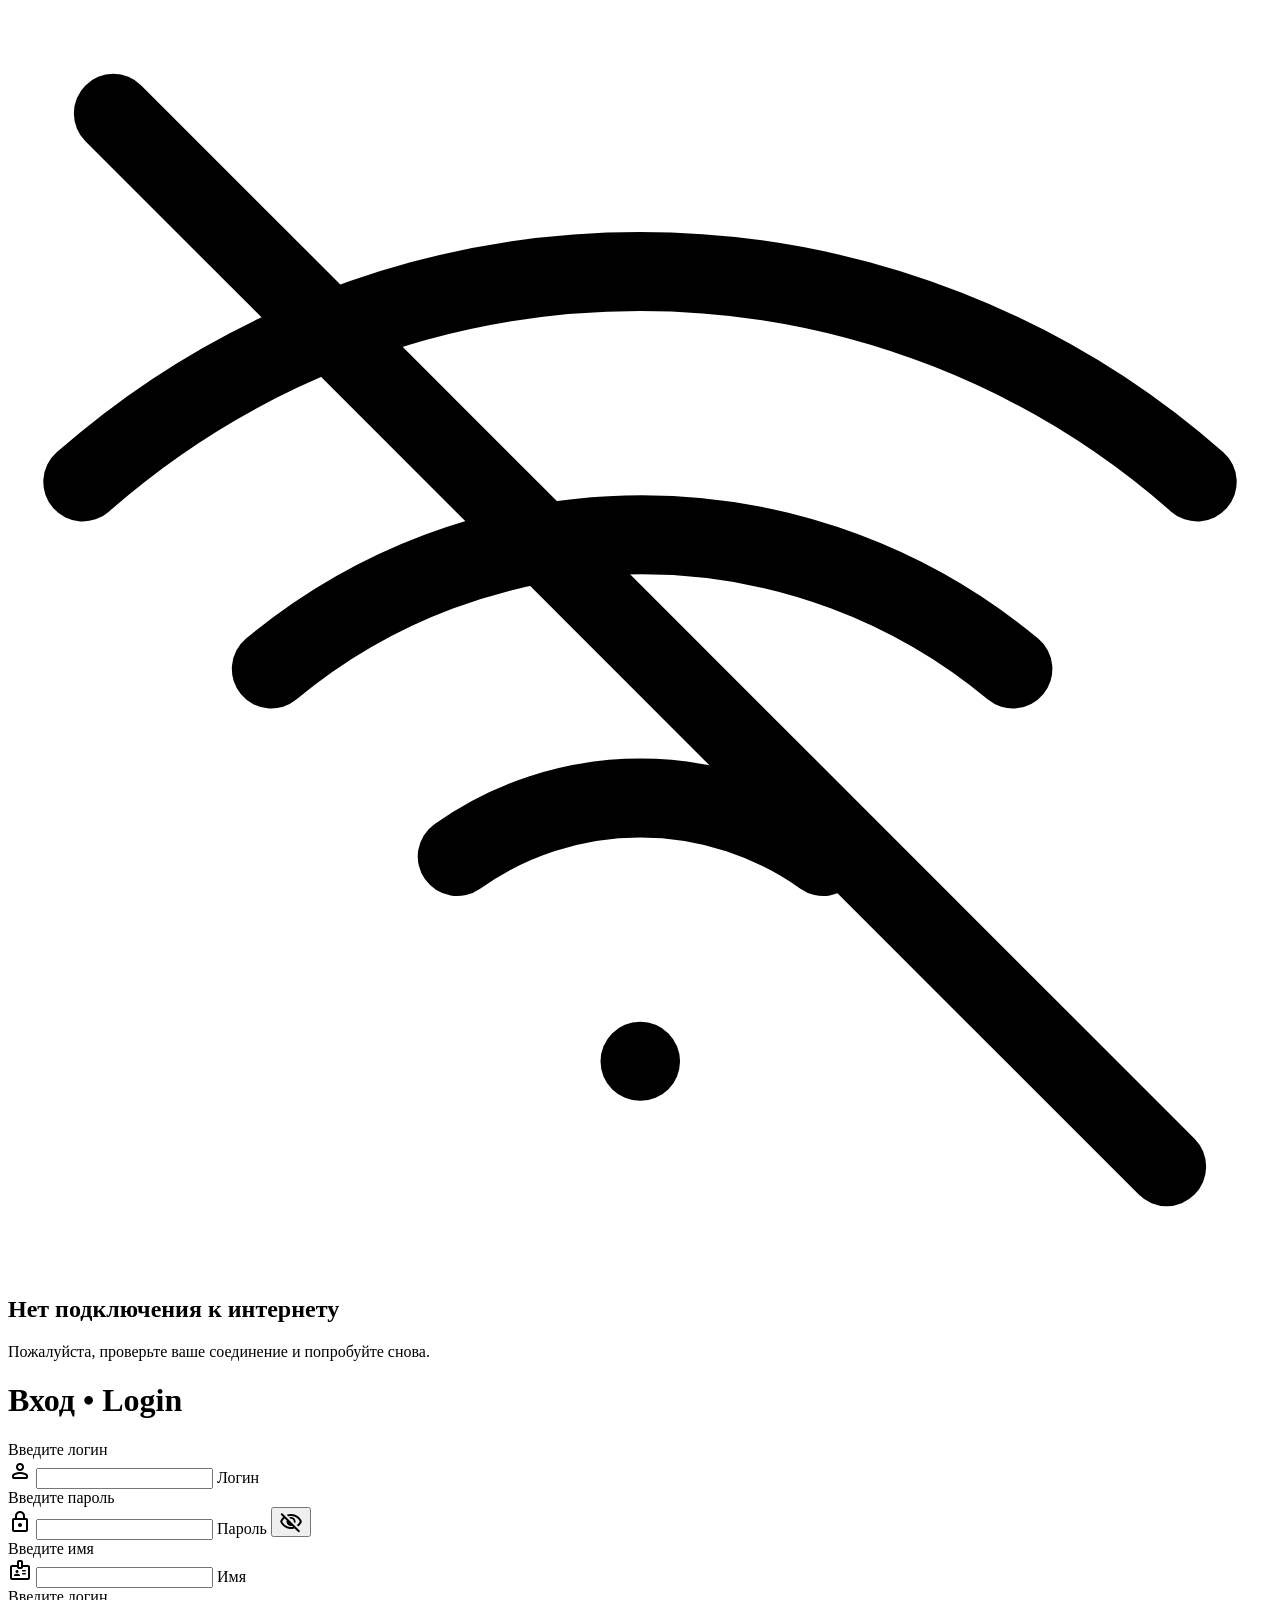
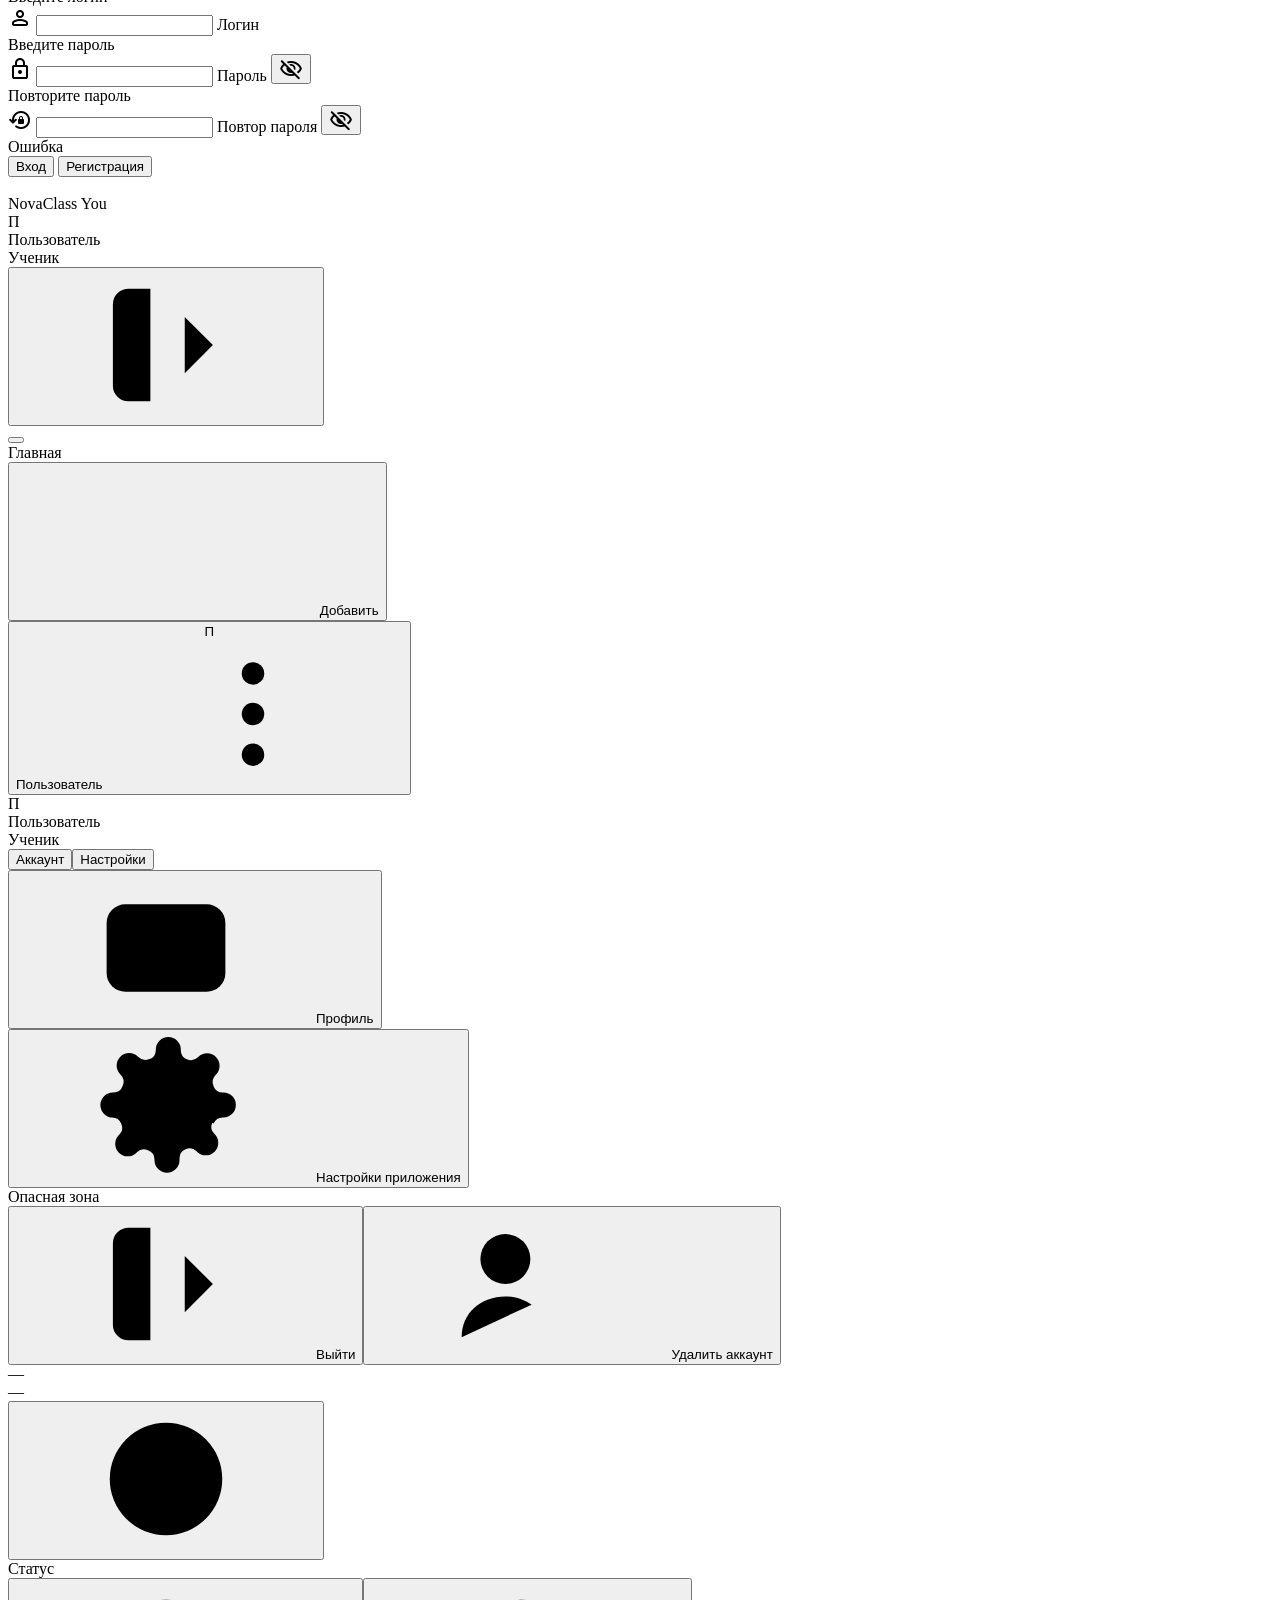
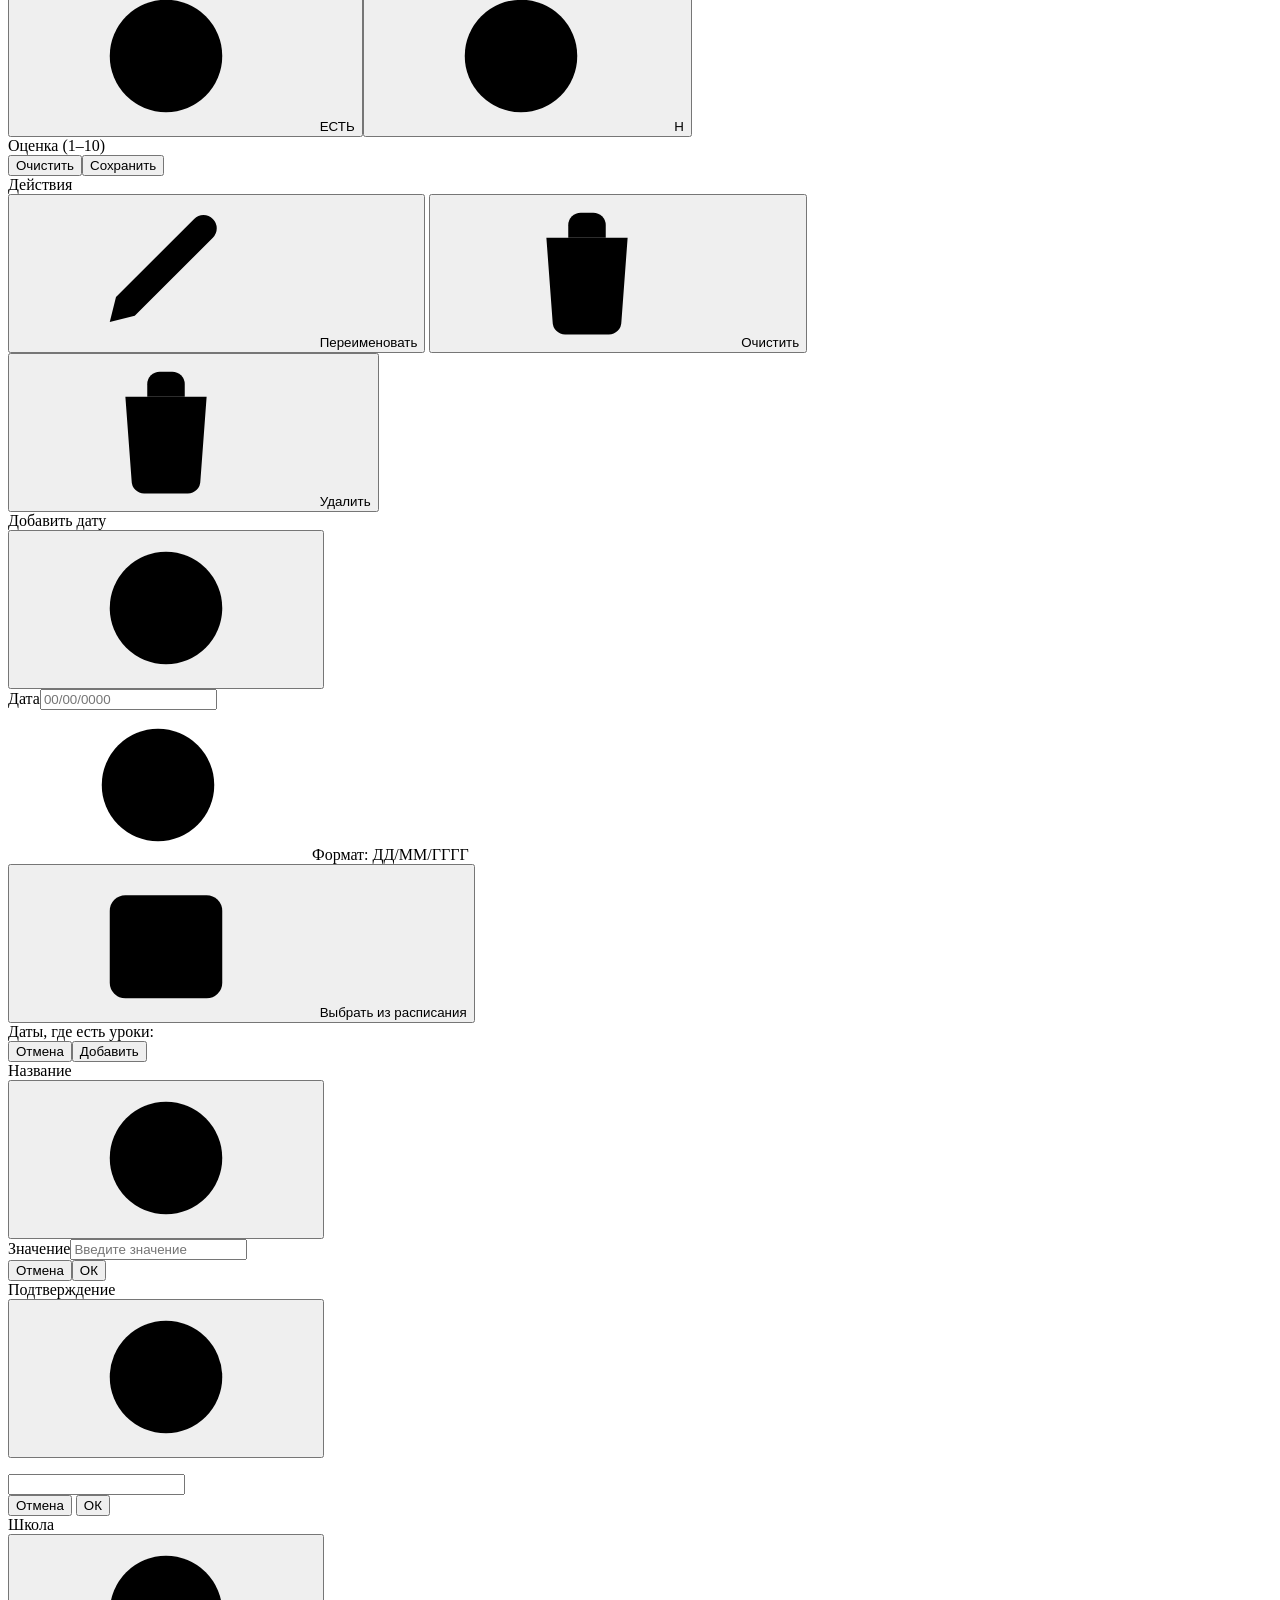
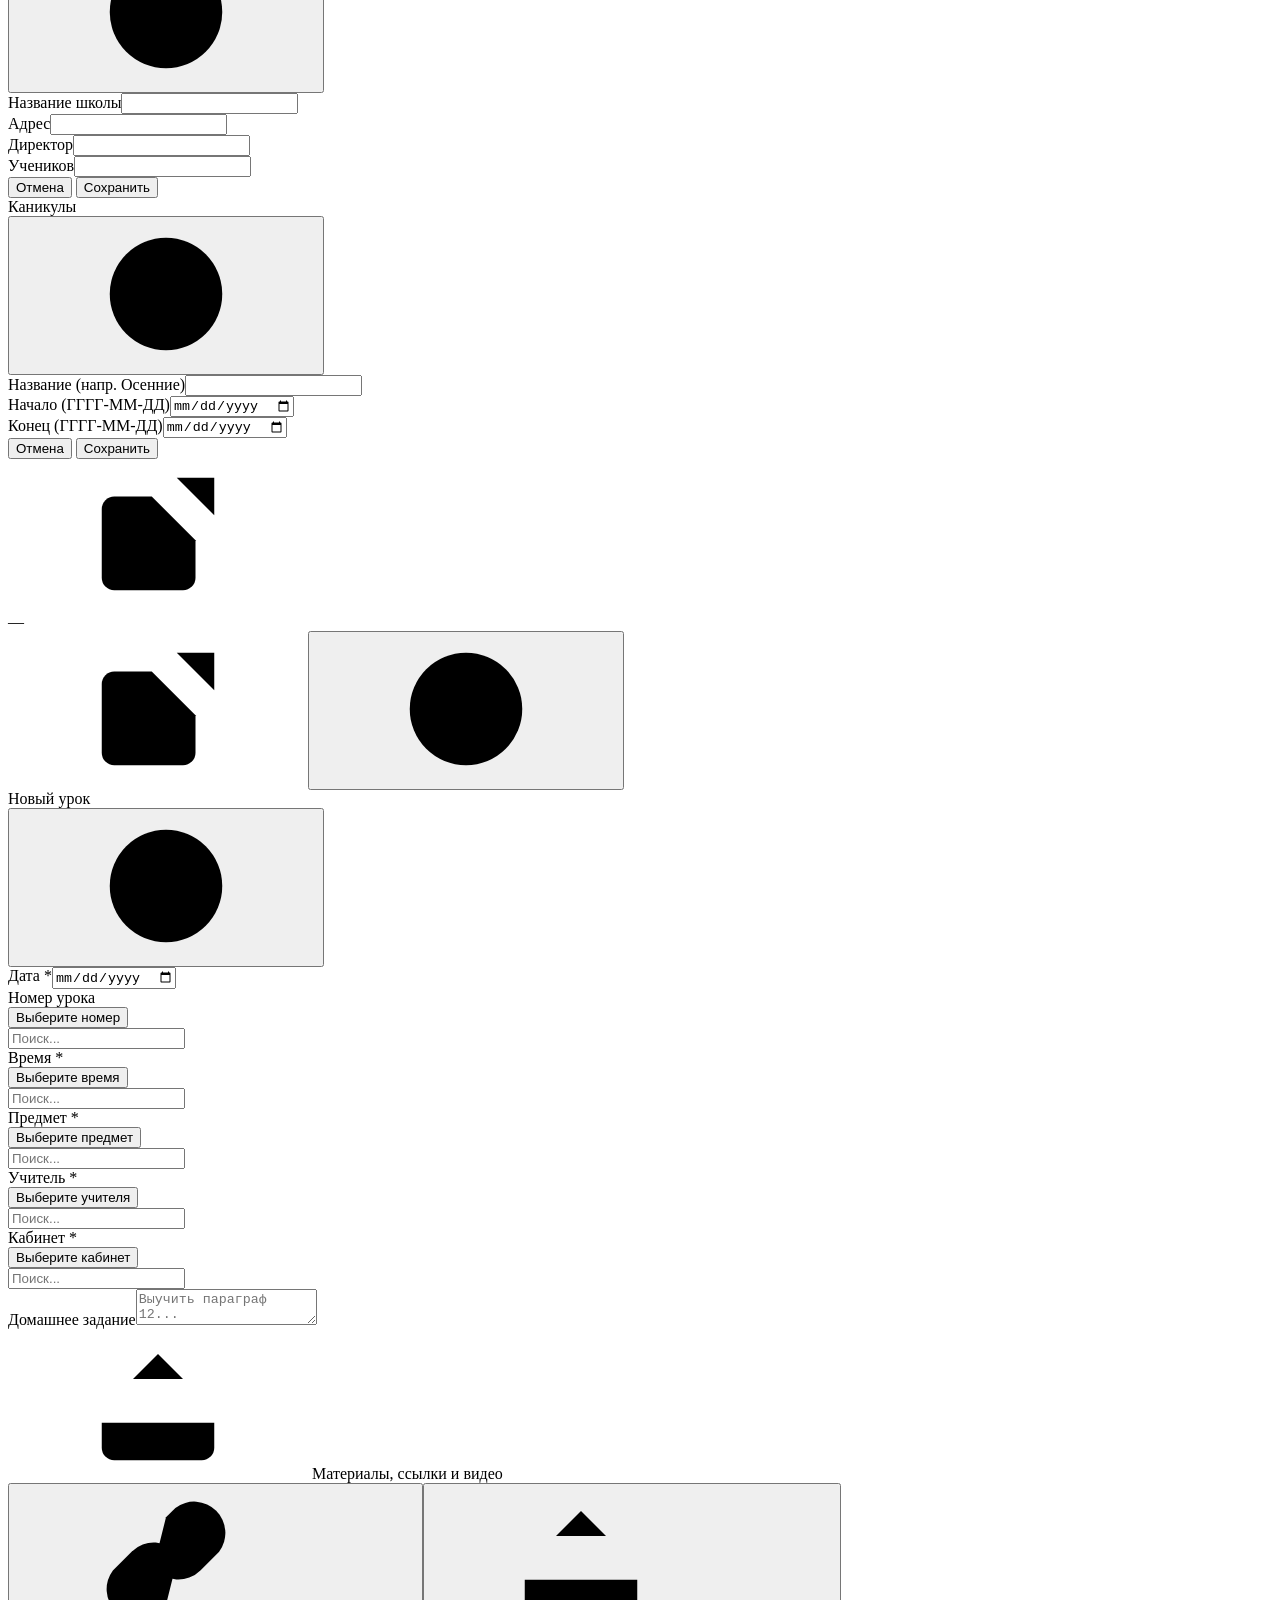
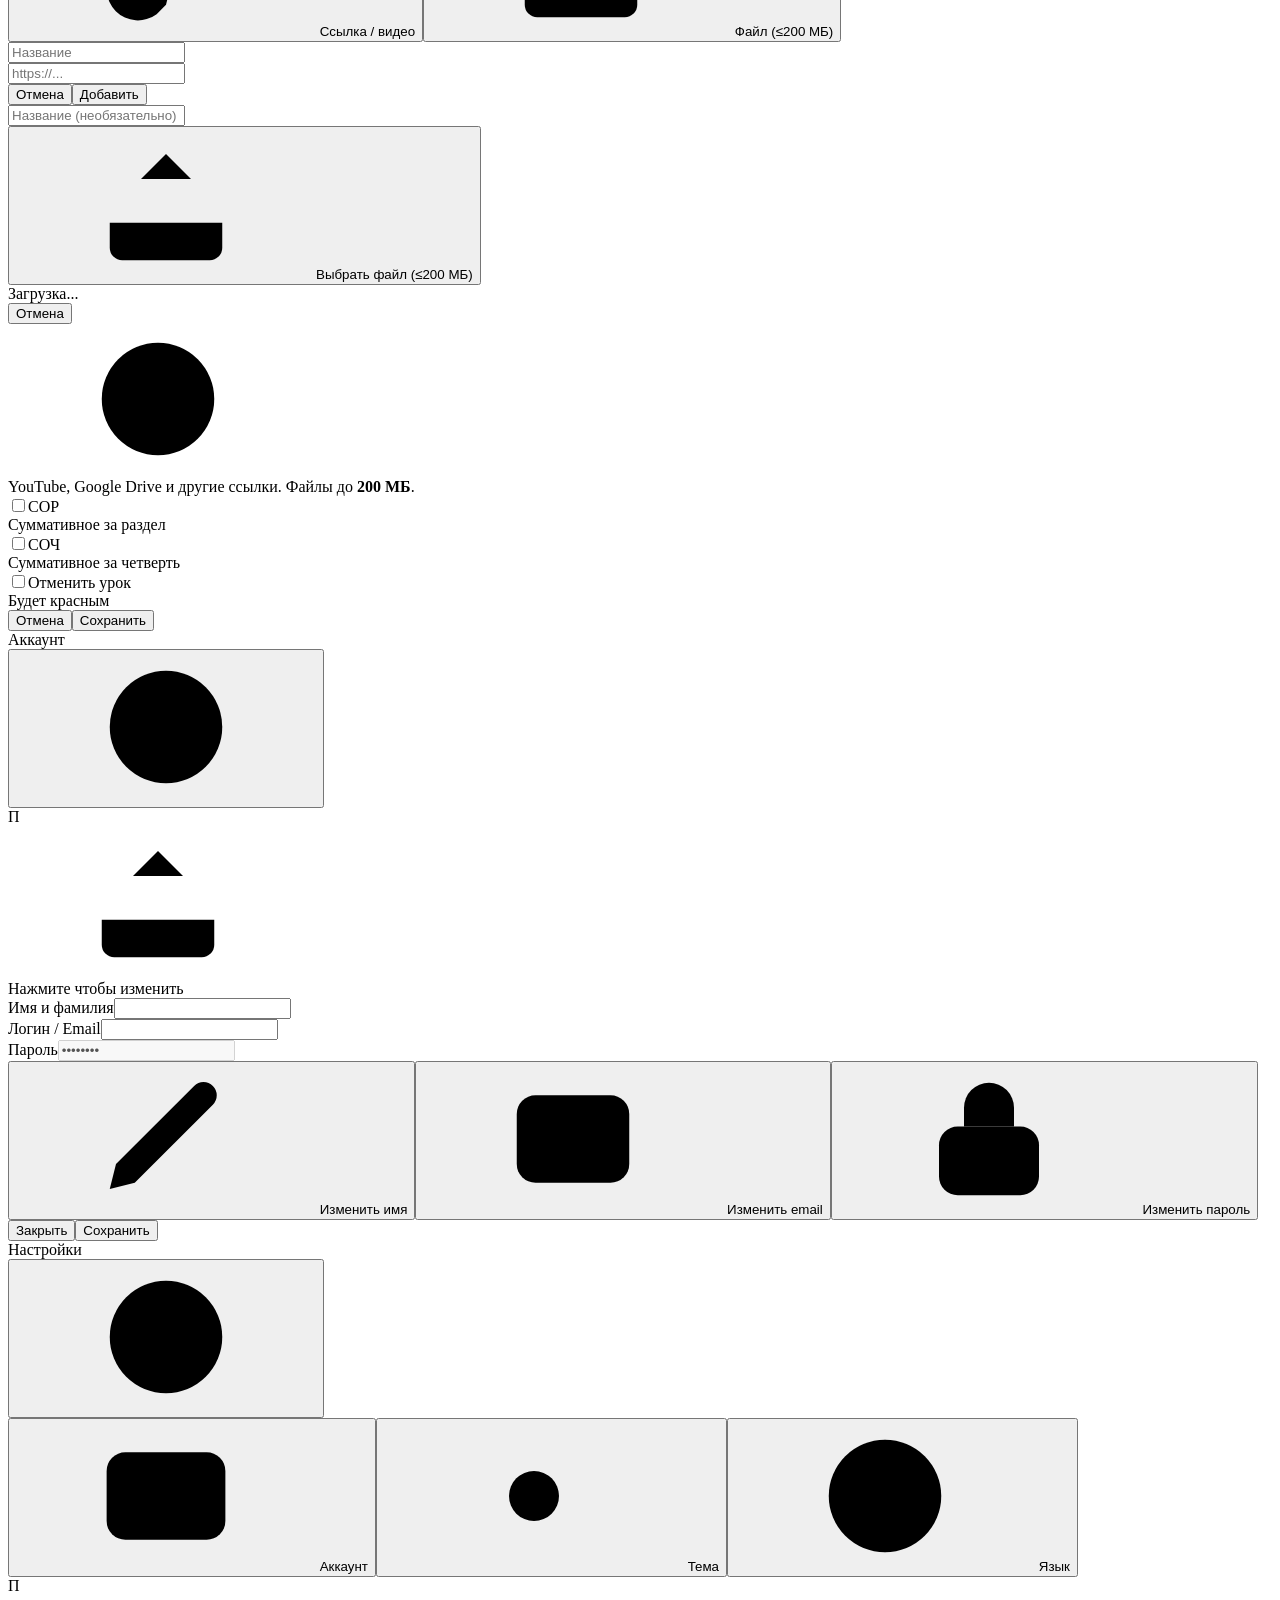
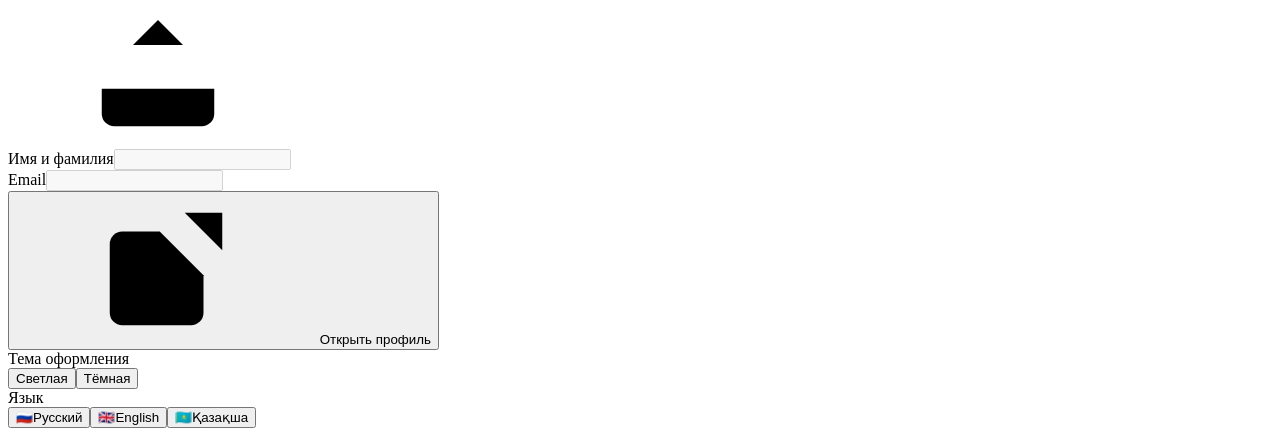
==== commit fd904200: "Update index.html" ====
--- a/index.html
+++ b/index.html
@@ -6,822 +6,13 @@
 <title>NovaClass You — Вход</title>
 <link rel="preconnect" href="https://fonts.googleapis.com">
 <link rel="preconnect" href="https://fonts.gstatic.com" crossorigin>
-<link href="https://fonts.googleapis.com/css2?family=Google+Sans:wght@400;500;700&family=Roboto:wght@400;500;700&family=Nunito:wght@400;500;600;700;800&display=swap" rel="stylesheet">
+<link href="https://fonts.googleapis.com/css2?family=Nunito:wght@400;500;600;700;800&display=swap" rel="stylesheet">
 <link rel="stylesheet" href="https://fonts.googleapis.com/css2?family=Material+Symbols+Rounded:opsz,wght,FILL,GRAD@24,400,1,0" />
-<script>
-(function(){
-  try{
-    var t=localStorage.getItem('nc_theme')||'light';
-    if(t==='winter')t='light';
-    document.documentElement.setAttribute('data-theme',t);
-    document.documentElement.lang=localStorage.getItem('nc_lang')||'ru';
-  }catch(e){}
-})();
-</script>
-<style>
-/* =========================================
-   GOOGLE MATERIAL YOU PALETTE (SOFT & PHYSICAL)
-   ========================================= */
-*{margin:0;padding:0;box-sizing:border-box;-webkit-tap-highlight-color:transparent}
-html,body{height:100%}
-:root{
-  --e:cubic-bezier(.2,0,0,1);
-  --sp:cubic-bezier(.34,1.56,.64,1);
-  --sp-soft:cubic-bezier(0.4, 0, 0.2, 1);
-  
-  /* Material You Light Surfaces */
-  --bg:#F8F9FA; 
-  --s1:#FFFFFF; 
-  --s2:#F1F3F4; 
-  --s3:#E8EAED;
-  --on:#1F1F1F; 
-  --onv:#444746; 
-  --ol:#747775; 
-  --olv:transparent;
-  --sh:60,64,67;
-  
-  /* Primary Colors (Google Blue but soft) */
-  --p:#0B57D0; 
-  --p-ink:#0842A0; 
-  --onp:#FFFFFF;
-  --pc:#D3E3FD; 
-  --onpc:#041E49;
-  --sc:#F8F9FA; 
-  --onsc:#041E49;
-  
-  --rc:28px; --ri:20px; --rt:16px; --rb:12px; --rp:100px;
-  --shadow-sm:0 1px 2px rgba(var(--sh),.08);
-  --shadow:0 1px 3px 1px rgba(var(--sh),.12), 0 1px 2px 0 rgba(var(--sh),.24);
-  --shadow-md:0 4px 8px 3px rgba(var(--sh),.12), 0 1px 3px rgba(var(--sh),.24);
-  --shadow-lg:0 8px 12px 6px rgba(var(--sh),.12), 0 4px 4px rgba(var(--sh),.24);
-  --gap:20px; --sb-mini:88px; --sb-full:300px;
-
-  /* Auth Variables */
-  --text-main: #1F1F1F;
-  --text-sub: #444746;
-  --outline: #747775;
-  --divider: #E0E0E0;
-  --primary: #0B57D0;
-  --primary-hover: #0842A0;
-  --error: #B3261E;
-  --ease-spring: cubic-bezier(0.34, 1.56, 0.64, 1);
-  --ease-standard: cubic-bezier(0.2, 0, 0, 1);
-}
-
-html[data-theme="dark"]{
-  --bg:#131314; 
-  --s1:#1E1F20; 
-  --s2:#282A2C; 
-  --s3:#37393B;
-  --on:#E3E3E3; 
-  --onv:#C4C7C5; 
-  --ol:#8E918F; 
-  --olv:transparent;
-  --sh:0,0,0;
-  
-  --p:#A8C7FA; 
-  --p-ink:#D3E3FD; 
-  --onp:#062E6F;
-  --pc:#0842A0; 
-  --onpc:#D3E3FD;
-  --sc:#1E1F20; 
-  --onsc:#A8C7FA;
-
-  --text-main: #E3E3E3;
-  --text-sub: #C4C7C5;
-  --outline: #8E918F;
-  --divider: #37393B;
-  --primary: #A8C7FA;
-  --primary-hover: #D3E3FD;
-}
-
-body{font-family:'Roboto', sans-serif;background-color:var(--bg);color:var(--text-main);height:100vh;height:100dvh;display:flex;flex-direction:column;overflow:hidden;transition:background .3s var(--e),color .3s var(--e)}
-.hidden{display:none!important}
-
-/* =========================================
-   AUTH SCREEN (NovaClass You)
-   ========================================= */
-#authView { display: flex; align-items: center; justify-content: center; min-height: 100vh; position: relative; z-index: 10; background: var(--bg); }
-.app-container { display: flex; flex-direction: column; width: 100%; max-width: 440px; height: 100%; margin: 0 auto; padding: 24px; position: relative; }
-.top-header { text-align: center; padding-top: 16px; }
-.top-header h1 { font-family: 'Google Sans', sans-serif; font-size: 26px; font-weight: 500; color: var(--text-main); letter-spacing: -0.3px; margin-bottom: 16px; animation: fadeUp 0.4s var(--ease-standard) both; }
-.divider-line { width: 100%; height: 1px; background-color: var(--divider); }
-.form-container { flex: 1; display: flex; flex-direction: column; justify-content: center; padding: 24px 0; position: relative; }
-
-/* Slider Mechanics */
-.forms-wrap { position: relative; overflow: hidden; height: 0; transition: height 0.4s var(--sp-soft); width: 100%; }
-.slider-track { display: flex; width: 200%; transition: transform 0.4s var(--ease-spring); align-items: flex-start; }
-.slider-track[data-active="reg"] { transform: translateX(-50%); }
-.slide-pane { width: 50%; flex-shrink: 0; padding: 0 4px; display: flex; flex-direction: column; gap: 24px; }
-
-.m3-field { display: flex; flex-direction: column; width: 100%; position: relative; }
-.m3-field.error-shake { animation: shake 0.4s var(--ease-standard); }
-.outer-label { font-size: 13px; font-weight: 500; color: var(--text-sub); margin-bottom: 8px; padding-left: 16px; transition: opacity 0.2s var(--ease-standard), transform 0.2s var(--ease-standard); }
-.m3-field:focus-within .outer-label, .m3-field.has-value .outer-label { opacity: 0; transform: translateY(-10px); pointer-events: none; }
-.input-wrapper { position: relative; width: 100%; height: 56px; }
-.input-icon { position: absolute; left: 16px; top: 50%; transform: translateY(-50%); font-size: 24px; color: var(--text-sub); pointer-events: none; z-index: 2; display: flex; align-items: center; justify-content: center; }
-.input-wrapper input { width: 100%; height: 100%; padding: 0 48px 0 52px; background: var(--bg); border: 1px solid var(--outline); border-radius: 12px; font-family: 'Roboto', sans-serif; font-size: 16px; font-weight: 400; color: var(--text-main); outline: none; transition: border-color 0.2s var(--ease-standard), border-width 0.2s var(--ease-standard), background 0.2s var(--ease-standard); }
-.input-wrapper input:focus { border: 2px solid var(--primary); padding: 0 47px 0 51px; background: var(--s1); }
-.m3-field.error input { border-color: var(--error) !important; }
-.floating-label { position: absolute; top: 50%; left: 52px; transform: translateY(-50%); font-size: 16px; font-weight: 400; color: var(--text-sub); background: transparent; padding: 0 4px; pointer-events: none; transition: all 0.2s var(--ease-standard); z-index: 1; white-space: nowrap; }
-.input-wrapper input:focus ~ .floating-label, .input-wrapper input:not(:placeholder-shown) ~ .floating-label { top: 0; left: 12px; font-size: 12px; font-weight: 500; color: var(--primary); background: var(--s1); transform: translateY(-50%) scale(1); }
-.input-wrapper input:not(:focus):not(:placeholder-shown) ~ .floating-label { background: var(--bg); }
-.m3-field.error .floating-label { color: var(--error) !important; }
-
-.pass-icon { position: absolute; right: 12px; top: 50%; transform: translateY(-50%); font-size: 24px; color: var(--text-sub); cursor: pointer; background: none; border: none; padding: 4px; display: none; z-index: 2; font-family: 'Material Symbols Rounded'; }
-.input-wrapper input:not(:placeholder-shown) ~ .pass-icon { display: block; }
-.error-text { font-size: 12px; font-weight: 500; color: var(--error); text-align: center; height: 20px; margin-top: 16px; opacity: 0; transform: translateY(10px); transition: all 0.3s var(--ease-standard); }
-.error-text.show { opacity: 1; transform: translateY(0); }
-
-/* ОБНОВЛЕННЫЕ КНОПКИ (Morphing Buttons) */
-.bottom-section { display: flex; flex-direction: column; gap: 16px; padding-bottom: max(16px, env(safe-area-inset-bottom, 16px)); }
-.bottom-buttons { display: flex; gap: 12px; width: 100%; height: 52px; transition: gap 0.4s var(--sp-soft); }
-.bottom-buttons.merged { gap: 0; }
-
-.m3-btn { 
-  flex: 1; height: 100%; border: none; background: var(--primary); color: #FFFFFF; 
-  font-family: 'Google Sans', sans-serif; font-size: 15px; font-weight: 500; cursor: pointer; 
-  display: inline-flex; align-items: center; justify-content: center; position: relative; 
-  overflow: hidden; white-space: nowrap;
-  transition: all 0.4s var(--ease-spring); 
-}
-.m3-btn .btn-text {
-  transition: transform 0.3s var(--ease-spring), opacity 0.3s var(--ease-standard);
-}
-.m3-btn:hover { background: var(--primary-hover); }
-
-/* Начальные скругления (Две кнопки) */
-.btn-login { border-radius: 50px 16px 16px 50px; }
-.btn-register { border-radius: 16px 50px 50px 16px; }
-
-/* Состояние объединения */
-.bottom-buttons.merged .m3-btn:not(.active) {
-  flex: 0; width: 0; padding: 0; margin: 0; opacity: 0; transform: scale(0.8); pointer-events: none;
-}
-.bottom-buttons.merged .m3-btn.active {
-  flex: 1; width: 100%; border-radius: 50px; box-shadow: 0 4px 12px rgba(11,87,208,.4);
-}
-.bottom-buttons.merged .m3-btn.active .btn-text {
-  transform: scale(1.02);
-}
-.m3-btn:active { transform: scale(0.96); border-radius: 50px; }
-
-/* Ripple Effect */
-.ripple { position: absolute; border-radius: 50%; background: rgba(255,255,255,0.3); width: 20px; height: 20px; margin-left: -10px; margin-top: -10px; animation: rippleAnim 0.6s ease-out forwards; pointer-events: none; }
-@keyframes rippleAnim { to { transform: scale(15); opacity: 0; } }
-
-@keyframes fadeUp { from { opacity: 0; transform: translateY(15px); } to { opacity: 1; transform: translateY(0); } }
-@keyframes shake { 0%, 100% { transform: translateX(0); } 25% { transform: translateX(-6px); } 50% { transform: translateX(6px); } 75% { transform: translateX(-4px); } }
-
-/* =========================================
-   MATERIAL YOU APP LAYOUT
-   ========================================= */
-.ui-icon{width:26px;height:26px;fill:none;stroke:currentColor;stroke-width:2;stroke-linecap:round;stroke-linejoin:round;display:inline-flex;align-items:center;justify-content:center;flex-shrink:0;user-select:none;line-height:1}
-.ui-icon.sm{width:20px;height:20px}.ui-icon.lg{width:32px;height:32px}
-.role-badge{display:inline-block;padding:4px 12px;border-radius:var(--rb);font-size:10px;font-weight:800;text-transform:uppercase;letter-spacing:.4px;line-height:1.4}
-.role-badge.student{background:var(--sc);color:var(--onsc)}
-.role-badge.moderator{background:#FEF3C7;color:#92400E}
-.role-badge.teacher{background:#D1FAE5;color:#065F46}
-.role-badge.director{background:#D3E3FD;color:#041E49}
-.role-badge.admin{background:#FCE8E6;color:#C5221F}
-.role-badge.creator{background:var(--p);color:var(--onp)}
-.truncate { white-space: nowrap; overflow: hidden; text-overflow: ellipsis; max-width: 100%; display: block; }
-.flex-truncate { min-width: 0; overflow: hidden; text-overflow: ellipsis; }
-
-/* OFFLINE */
-#offlineOverlay{position:fixed;inset:0;z-index:999999;background:rgba(31,31,31,.6);backdrop-filter:blur(12px);display:none;align-items:center;justify-content:center;padding:24px;opacity:0;transition:opacity .3s var(--e)}
-#offlineOverlay.show{display:flex;opacity:1}
-.offline-card{background:var(--bg);border-radius:32px;padding:40px;max-width:440px;width:100%;text-align:center;box-shadow:var(--shadow-lg);border:1px solid var(--s3);transform:translateY(20px);transition:transform .4s var(--sp)}
-#offlineOverlay.show .offline-card{transform:translateY(0)}
-.offline-card svg{width:120px;height:120px;margin-bottom:20px;color:var(--p)}
-.offline-card h2{font-size:22px;font-weight:800;color:var(--on);margin-bottom:8px}
-.offline-card p{font-size:15px;color:var(--onv);font-weight:600}
-
-/* M3 LOADER */
-#loader{position:fixed;inset:0;z-index:100000;background:var(--bg);display:flex;flex-direction:column;align-items:center;justify-content:center;gap:32px;transition:opacity .35s ease;overflow:hidden;padding:24px}
-#loader.fade-out{opacity:0;pointer-events:none}
-#m3Load { display: flex; align-items: center; justify-content: center; }
-.m3-bar{width:min(240px,70vw);opacity:0;animation:ncFadeIn .55s var(--e) .3s forwards}
-.m3-bar svg{width:100%}
-@keyframes ncFadeIn{from{opacity:0}to{opacity:1}}
-
-/* Логотип */
-.sb-logo{position:relative;box-shadow:var(--shadow-sm)!important;background:var(--pc);border-radius:20px;width:56px;height:56px;flex-shrink:0;display:flex;align-items:center;justify-content:center;padding:10px;margin:0 auto;transition:margin .3s var(--e);color:var(--onpc)}
-.sidebar:hover .sb-logo,.sidebar.open .sb-logo{margin:0}
-.sb-logo svg{width:100%;height:100%;display:block;margin:0 auto;fill:currentColor;stroke:none}
-
-#appView{position:fixed;inset:0;z-index:10;opacity:0;transition:opacity .3s var(--e)}
-#appView.ready{opacity:1}
-.app-layout{display:flex;gap:var(--gap);padding:var(--gap);height:100%;overflow:hidden;position:relative;z-index:1;background:var(--bg)}
-
-/* SIDEBAR */
-.sidebar{flex-shrink:0;width:var(--sb-mini);background:var(--s1);border-radius:var(--rc);box-shadow:var(--shadow-sm);padding:24px 16px;display:flex;flex-direction:column;overflow:hidden;transition:width .4s var(--sp),box-shadow .3s var(--e);z-index:30;border:1px solid var(--s3)}
-.sidebar:hover,.sidebar.open{width:var(--sb-full);box-shadow:var(--shadow)}
-.sb-head{display:flex;align-items:center;gap:16px;padding:4px 4px 20px;margin-bottom:16px;min-height:68px;overflow:hidden;white-space:nowrap}
-.sb-name{font-size:18px;font-weight:800;color:var(--on);letter-spacing:-.3px;opacity:0;max-width:0;overflow:hidden;white-space:nowrap;transition:opacity .2s var(--e),max-width .4s var(--sp)}
-.sidebar:hover .sb-name,.sidebar.open .sb-name{opacity:1;max-width:200px}
-.menu{position:relative;display:flex;flex-direction:column;gap:6px;overflow-y:auto;overflow-x:hidden;flex:1;min-height:0}
-.menu-indicator{position:absolute;top:0;left:0;right:0;height:0;background:var(--pc);border-radius:var(--rp);transition:transform .4s var(--sp),height .3s var(--e),opacity .2s var(--e);pointer-events:none;z-index:0;opacity:0;will-change:transform,height}
-.menu-indicator.ready{opacity:1}
-.menu-item{position:relative;z-index:1;display:flex;align-items:center;padding:14px 18px;border-radius:var(--rp);border:none;background:transparent;color:var(--onv);font-family:inherit;font-size:15px;font-weight:700;cursor:pointer;text-align:left;white-space:nowrap;min-height:52px;overflow:hidden;transition:background .2s var(--e),color .2s var(--e)}
-.menu-item:hover:not(.active){background:var(--s2)}
-.menu-item.active{color:var(--onpc);font-weight:800}
-.menu-item.active .ui-icon{color:var(--onpc)}
-.menu-item .ui-icon{display:flex;align-items:center;justify-content:center;width:26px;height:26px;margin-right:16px;flex-shrink:0;transition:margin .3s var(--e)}
-.sidebar:hover .menu-item .ui-icon,.sidebar.open .menu-item .ui-icon{margin-right:16px}
-.menu-item .menu-label{opacity:0;max-width:0;overflow:hidden;white-space:nowrap;transition:opacity .2s var(--e),max-width .4s var(--sp)}
-.sidebar:hover .menu-item .menu-label,.sidebar.open .menu-item .menu-label{opacity:1;max-width:200px}
-.sb-foot{margin-top:auto;padding:16px 4px 4px;display:flex;align-items:center;gap:12px;min-height:72px;overflow:hidden;white-space:nowrap}
-.sb-user{display:flex;align-items:center;gap:14px;flex:1;min-width:0}
-.sb-ava{width:48px;height:48px;border-radius:50%;background:var(--p);color:var(--onp);display:inline-flex;align-items:center;justify-content:center;font-weight:800;font-size:16px;flex-shrink:0;background-size:cover;background-position:center}
-.sb-info{min-width:0;flex:1;opacity:0;max-width:0;overflow:hidden;white-space:nowrap;transition:opacity .2s var(--e),max-width .4s var(--sp)}
-.sidebar:hover .sb-info,.sidebar.open .sb-info{opacity:1;max-width:200px}
-.sb-name-u{font-size:14px;font-weight:800;color:var(--on);overflow:hidden;text-overflow:ellipsis;white-space:nowrap;margin-bottom:4px}
-.sb-logout{width:42px;height:42px;border-radius:50%;background:transparent;display:flex;align-items:center;justify-content:center;cursor:pointer;color:var(--onv);flex-shrink:0;opacity:0;max-width:0;overflow:hidden;transition:all .2s var(--e);border:none;padding:0;line-height:0}
-.sb-logout svg{width:22px;height:22px;display:block;margin:0}
-.sidebar:hover .sb-logout,.sidebar.open .sb-logout{opacity:1;max-width:60px}
-.sb-logout:hover{background:var(--s2);color:var(--on)}
-
-/* CONTENT WRAP */
-.content-wrap{flex:1;min-width:0;display:flex;flex-direction:column;gap:var(--gap);overflow:hidden}
-.topbar{background:var(--s1);border-radius:var(--rc);padding:16px 28px;display:flex;align-items:center;gap:16px;box-shadow:var(--shadow-sm);flex-shrink:0;min-height:80px;position:relative;z-index:20;transition:opacity .3s var(--e),transform .3s var(--sp);border:1px solid var(--s3)}
-.topbar-title{font-size:22px;font-weight:400;color:var(--on);letter-spacing:-.2px;overflow:hidden;text-overflow:ellipsis;white-space:nowrap;min-width:0}
-.topbar-right{display:flex;align-items:center;gap:12px;flex-shrink:0;margin-left:auto}
-.topbar-add{display:inline-flex;align-items:center;gap:8px;padding:12px 24px;border-radius:var(--rp);border:none;background:var(--p);color:var(--onp);font-family:inherit;font-size:14px;font-weight:700;cursor:pointer;transition:all .2s var(--sp);box-shadow:var(--shadow-sm);position:relative;overflow:hidden}
-.topbar-add:hover{background:var(--p-ink);box-shadow:var(--shadow);transform:translateY(-1px)}
-.topbar-add:active{transform:scale(.96)}
-.topbar-add .ui-icon{width:20px;height:20px;stroke:currentColor}
-.burger{display:none;width:44px;height:44px;border-radius:50%;border:none;background:transparent;cursor:pointer;flex-direction:column;justify-content:center;align-items:center;gap:5px;padding:0;transition:background .2s var(--e)}
-.burger:hover{background:var(--s2)}
-.burger span{display:block;width:20px;height:2px;background:var(--on);border-radius:2px;transition:transform .25s var(--sp),opacity .2s var(--e)}
-.burger.open span:nth-child(1){transform:translateY(7px) rotate(45deg)}
-.burger.open span:nth-child(2){opacity:0}
-.burger.open span:nth-child(3){transform:translateY(-7px) rotate(-45deg)}
-
-.topbar-chip{display:flex;align-items:center;gap:12px;padding:6px 20px 6px 6px;background:var(--bg);border:1px solid var(--s3);border-radius:var(--rp);font-size:14px;font-weight:700;color:var(--on);cursor:pointer;font-family:inherit;transition:all .2s var(--e);max-width:200px}
-.topbar-chip:hover{background:var(--s1);border-color:var(--ol)}
-.topbar-chip .user-ava{width:36px;height:36px;border-radius:50%;background:var(--p);color:var(--onp);display:inline-flex;align-items:center;justify-content:center;font-weight:800;font-size:14px;background-size:cover;background-position:center;flex-shrink:0}
-.chip-arrow{width:20px;height:20px;color:var(--onv);margin-left:-4px;flex-shrink:0}
-.user-name{white-space:nowrap;overflow:hidden;text-overflow:ellipsis;display:block;flex:1;min-width:0;text-align:left}
-
-/* DROPDOWN */
-.user-menu-wrap{position:relative}
-.user-dropdown{position:absolute;top:calc(100% + 12px);right:0;width:320px;background:var(--s1);border-radius:24px;box-shadow:var(--shadow-lg);z-index:200;padding:16px;opacity:0;transform:translateY(-8px) scale(.96);pointer-events:none;transform-origin:top right;transition:opacity .25s var(--e),transform .4s var(--sp);border:1px solid var(--s3)}
-.user-dropdown.open{opacity:1;transform:translateY(0) scale(1);pointer-events:auto}
-.ud-head{display:flex;align-items:center;gap:14px;padding:8px 8px 16px;margin-bottom:12px;position:relative}
-.ud-head::after{content:'';position:absolute;left:8px;right:8px;bottom:0;height:1px;background:var(--s3)}
-.ud-ava{width:48px;height:48px;border-radius:50%;background:var(--p);color:var(--onp);display:inline-flex;align-items:center;justify-content:center;font-weight:800;font-size:17px;background-size:cover;background-position:center;flex-shrink:0}
-.ud-info{min-width:0;flex:1}
-.ud-name{font-size:16px;font-weight:700;color:var(--on);overflow:hidden;text-overflow:ellipsis;white-space:nowrap;margin-bottom:4px}
-.ud-tabs{position:relative;display:flex;background:var(--s2);border-radius:var(--rp);padding:4px;margin-bottom:12px;overflow:hidden}
-.ud-tabs .ud-slider{position:absolute;top:4px;left:4px;width:calc(50% - 4px);height:calc(100% - 8px);background:var(--p);border-radius:var(--rp);transition:transform .3s var(--sp);z-index:0}
-.ud-tabs[data-active="settings"] .ud-slider{transform:translateX(100%)}
-.ud-tab{position:relative;z-index:1;flex:1;padding:10px 6px;border:none;background:transparent;color:var(--onv);font-family:inherit;font-size:13px;font-weight:700;cursor:pointer;border-radius:var(--rp);transition:color .2s var(--e)}
-.ud-tab.active{color:var(--onp)}
-.ud-pane{display:none;flex-direction:column;gap:4px}
-.ud-pane.active{display:flex;animation:udPaneIn .35s var(--sp)}
-@keyframes udPaneIn{from{opacity:0;transform:translateY(6px) scale(.98)}to{opacity:1;transform:translateY(0) scale(1)}}
-.ud-action{display:flex;align-items:center;gap:14px;width:100%;padding:12px 14px;border:none;background:transparent;border-radius:var(--ri);color:var(--on);font-family:inherit;font-size:14px;font-weight:700;cursor:pointer;text-align:left;transition:background .2s var(--e);position:relative;overflow:hidden}
-.ud-action .ui-icon{width:22px;height:22px;opacity:.85;flex-shrink:0}
-.ud-action:hover{background:var(--s2)}
-.ud-action.danger{color:#C5221F}
-.ud-action.danger:hover{background:#FCE8E6}
-.ud-divider{height:1px;background:var(--s3);margin:8px 4px}
-.ud-danger-label{font-size:11px;font-weight:800;color:#C5221F;text-transform:uppercase;letter-spacing:.6px;padding:8px 14px 4px;opacity:.8}
-
-/* PAGES & BANNER */
-.mobile-sidebar-backdrop{position:fixed;inset:0;background:rgba(31,31,31,.45);z-index:70;opacity:0;pointer-events:none;transition:opacity .3s var(--e)}
-.mobile-sidebar-backdrop.open{opacity:1;pointer-events:auto}
-.pages-viewport{flex:1;min-height:0;position:relative;overflow:hidden;border-radius:var(--rc)}
-.page-pane{position:absolute;inset:0;background:var(--bg);border-radius:var(--rc);box-shadow:var(--shadow-sm);padding:clamp(24px,3vw,36px);overflow-y:auto;overflow-x:hidden;border:1px solid var(--s3);animation:pageEnter 0.4s var(--sp) both}
-@keyframes pageEnter { from { opacity: 0; transform: translateY(20px) scale(0.98); } to { opacity: 1; transform: translateY(0) scale(1); } }
-
-.banner{width:100%;border-radius:var(--rc);background:var(--pc);color:var(--onpc);padding:28px 32px;display:flex;align-items:center;gap:16px;margin-bottom:24px;min-height:96px;overflow:hidden;position:relative;transition:transform .3s var(--sp), box-shadow .3s var(--e);cursor:pointer}
-.banner:hover { transform: translateY(-2px); box-shadow: var(--shadow-sm); }
-.banner .ui-icon{color:currentColor;width:32px;height:32px;flex-shrink:0}
-.banner-title{font-size:clamp(18px,2vw,22px);font-weight:700;overflow:hidden;text-overflow:ellipsis;white-space:nowrap}
-
-/* SCHEDULE */
-.schedule-tabs-container{display:flex;flex-direction:column;margin-bottom:0;border-radius:var(--rc) var(--rc) 0 0;overflow:hidden;background:var(--pc);position:relative;color:var(--onpc)}
-.wp-head{display:flex;align-items:center;justify-content:center;gap:16px;padding:16px 20px 12px;position:relative;z-index:2}
-.wp-title{color:inherit;font-size:16px;font-weight:700;letter-spacing:.5px;text-transform:uppercase;flex:1;text-align:center;cursor:pointer;display:flex;align-items:center;justify-content:center;gap:8px;overflow:hidden;text-overflow:ellipsis;white-space:nowrap}
-.wp-title .ui-icon{width:20px;height:20px;opacity:.85;stroke:currentColor;flex-shrink:0}
-.wp-body{display:flex;align-items:flex-end;padding:0 16px;gap:12px;position:relative;z-index:2}
-.wp-arrow{flex-shrink:0;width:44px;height:44px;border-radius:50%;border:none;background:rgba(255,255,255,.15);color:inherit;display:inline-flex;align-items:center;justify-content:center;cursor:pointer;transition:all .2s var(--sp);font-size:20px;font-weight:800;margin-bottom:8px}
-.wp-arrow:hover{background:rgba(255,255,255,.25)}
-.wp-arrow:active{transform:scale(.9)}
-.wp-days{flex:1;display:grid;grid-template-columns:repeat(5,1fr);gap:8px}
-.wp-day{border:none;background:transparent;color:inherit;font-family:inherit;cursor:pointer;border-radius:16px 16px 0 0;padding:14px 4px;display:flex;flex-direction:column;align-items:center;justify-content:center;text-align:center;transition:all .3s var(--sp);font-weight:700;font-size:13px;letter-spacing:.5px;text-transform:uppercase;opacity:0.8;overflow:hidden;min-width:0}
-.wp-day:hover{background:rgba(255,255,255,.14);opacity:1}
-.wp-day.active{background:var(--bg);color:var(--p);opacity:1;box-shadow:0 -4px 12px rgba(0,0,0,0.1); transform: translateY(2px)}
-.wp-day.today .wp-day-name::after{content:'';display:block;width:6px;height:6px;background:var(--p);border-radius:50%;margin:6px auto 0}
-.wp-day.active.today .wp-day-name::after{background:var(--p)}
-.wp-day-name{display:block;white-space:nowrap;overflow:hidden;text-overflow:ellipsis;max-width:100%}
-
-/* АДАПТИВ ДЛЯ ДНЕЙ */
-.day-full { display: inline; }
-.day-short { display: none; }
-@media (max-width: 768px) {
-  .day-full { display: none; }
-  .day-short { display: inline; }
-}
-
-.schedule-content-area{background:var(--bg);border-radius:0 0 var(--rc) var(--rc);padding:0 24px 24px;box-shadow:var(--shadow-sm);margin-bottom:24px;border:1px solid var(--s3);border-top:none}
-.wp-date-info{background:var(--s1);color:var(--on);margin-bottom:24px;padding:14px;border-radius:var(--rt);text-align:center;font-size:15px;font-weight:700;display:flex;align-items:center;justify-content:center;gap:6px;border:1px solid var(--s3);flex-wrap:wrap}
-.wp-date-info .rel{color:var(--p);font-weight:800}
-
-/* CARDS (LESSONS) */
-.lessons-list{display:flex;flex-direction:column;gap:12px}
-.lesson-row{display:flex;align-items:flex-start;gap:20px;background:var(--s1);border-radius:var(--ri);padding:20px 24px;transition:all .3s var(--sp);content-visibility:auto;contain-intrinsic-size:auto 90px;border:1px solid var(--s3);min-width:0;position:relative;overflow:hidden;cursor:pointer}
-.lesson-row:hover{box-shadow:var(--shadow);border-color:var(--ol);transform:translateY(-3px)}
-.lesson-row:active{transform:scale(.98)}
-.lesson-row.cancelled{background:#FCE8E6;opacity:.92;border-color:transparent}
-.lesson-num{flex-shrink:0;width:64px;height:64px;border-radius:16px;background:var(--pc);color:var(--onpc);display:inline-flex;align-items:center;justify-content:center;font-weight:800;font-size:24px}
-.lesson-info{flex:1;min-width:0}
-.lesson-subject{font-size:17px;font-weight:700;color:var(--on);margin-bottom:8px;display:flex;flex-wrap:wrap;align-items:center;gap:6px;word-break:break-word}
-.lesson-meta{display:flex;flex-wrap:wrap;gap:10px 20px;font-size:13.5px;color:var(--onv);font-weight:500;min-width:0}
-.lesson-meta .meta-item{display:inline-flex;align-items:center;gap:6px;min-width:0;max-width:100%}
-.lesson-meta .meta-item span{overflow:hidden;text-overflow:ellipsis;white-space:nowrap;min-width:0}
-.lesson-meta .meta-item .ui-icon{width:18px;height:18px;color:var(--onv);flex-shrink:0}
-.lesson-action{flex-shrink:0;display:flex;gap:10px;align-items:center}
-.lesson-grade-chip{flex-shrink:0;width:48px;height:48px;border-radius:16px;background:var(--s2);color:var(--onv);font-family:inherit;font-weight:800;font-size:18px;display:inline-flex;align-items:center;justify-content:center;cursor:pointer;transition:transform .2s var(--sp)}
-.lesson-grade-chip:hover{transform:scale(1.05)}
-.lesson-grade-chip.filled{color:#fff}
-.lesson-grade-chip.g1,.lesson-grade-chip.g2,.lesson-grade-chip.g3,.lesson-grade-chip.g4{background:#DC2626}
-.lesson-grade-chip.g5,.lesson-grade-chip.g6{background:#EA580C}
-.lesson-grade-chip.g7,.lesson-grade-chip.g8{background:#EAB308}
-.lesson-grade-chip.g9,.lesson-grade-chip.g10{background:#16A34A}
-
-.btn-icon{width:44px;height:44px;border-radius:50%;background:var(--bg);color:var(--onv);cursor:pointer;display:inline-flex;align-items:center;justify-content:center;transition:all .2s var(--sp);border:1px solid var(--s3);box-shadow:none;flex-shrink:0;position:relative;overflow:hidden}
-.btn-icon:hover{background:var(--s2);color:var(--on);border-color:var(--ol)}
-.btn-icon:active{transform:scale(.9)}
-.btn-icon.danger:hover{background:#FCE8E6;color:#C5221F;border-color:#FAD2CF}
-
-.hw-checkbox{width:52px;height:52px;border-radius:16px;background:var(--bg);cursor:pointer;display:grid;place-items:center;flex-shrink:0;transition:all .4s var(--sp);position:relative;border:2px solid var(--s3)}
-.hw-checkbox svg{width:28px;height:28px;stroke:var(--onv);stroke-width:3.5;fill:none;stroke-linecap:round;stroke-linejoin:round;stroke-dasharray:30;stroke-dashoffset:30;transition:stroke-dashoffset .4s var(--sp) .08s}
-.hw-checkbox:hover{transform:scale(1.06);border-color:var(--ol)}
-.hw-checkbox.on{background:#1E8E3E;border-color:#1E8E3E;transform:scale(1.08);box-shadow:var(--shadow-sm)}
-.hw-checkbox.on svg{stroke:#fff;stroke-dashoffset:0}
-
-.empty-state{display:flex;flex-direction:column;align-items:center;justify-content:center;padding:64px 24px;text-align:center;background:var(--s1);border-radius:var(--rc);margin-top:24px;border:1px dashed var(--ol);overflow:hidden}
-.empty-state svg{width:200px;max-width:100%;height:auto;margin-bottom:24px;opacity:0.9}
-.empty-state h2{font-size:24px;font-weight:700;color:var(--on);margin-bottom:12px}
-.empty-state p{font-size:16px;color:var(--onv);font-weight:500;max-width:400px;word-break:break-word}
-
-.lesson-atts{display:flex;flex-wrap:wrap;gap:8px;margin-top:12px;min-width:0}
-.lesson-att-chip{display:inline-flex;align-items:center;gap:8px;padding:8px 16px 8px 12px;background:var(--bg);border-radius:var(--rp);font-size:12.5px;font-weight:700;color:var(--on);text-decoration:none;cursor:pointer;max-width:100%;transition:all .2s var(--sp);border:1px solid var(--s3);position:relative;overflow:hidden}
-.lesson-att-chip:hover{background:var(--pc);transform:translateY(-1px);border-color:var(--p);color:var(--onpc)}
-.lesson-att-chip .ui-icon{width:18px;height:18px;color:var(--p);flex-shrink:0}
-.lesson-att-chip span:not(.ui-icon){overflow:hidden;text-overflow:ellipsis;white-space:nowrap;min-width:0}
-
-/* DIARY */
-.diary-banner{background:var(--pc);border-radius:var(--rc);padding:32px;display:flex;align-items:center;gap:32px;color:var(--onpc);margin-bottom:24px;position:relative;overflow:hidden;flex-wrap:wrap;border:1px solid rgba(0,0,0,.05)}
-.diary-circle{position:relative;width:140px;height:140px;flex-shrink:0;z-index:1}
-.diary-circle svg{width:100%;height:100%;transform:rotate(-90deg)}
-.diary-circle circle{fill:none;stroke-width:12;stroke-linecap:round}
-.dc-bg{stroke:rgba(25,103,210,.15)}
-.dc-fill{stroke:currentColor;transition:stroke-dasharray .6s var(--e)}
-.dc-inner{position:absolute;inset:0;display:flex;flex-direction:column;align-items:center;justify-content:center;gap:4px}
-.dc-value{font-size:32px;font-weight:800;letter-spacing:-1px}
-.dc-label{font-size:10px;opacity:.8;text-transform:uppercase;letter-spacing:1px;font-weight:800}
-.diary-title-wrap{display:flex;flex-direction:column;gap:6px;position:relative;z-index:1;min-width:0}
-.diary-title{font-size:28px;font-weight:700;letter-spacing:-.3px}
-.diary-sub{font-size:14px;opacity:.9;font-weight:600;overflow:hidden;text-overflow:ellipsis;white-space:nowrap}
-.diary-score{margin-left:auto;text-align:right;position:relative;z-index:1;flex-shrink:0}
-.diary-score-value{font-size:56px;font-weight:800;line-height:1;letter-spacing:-2px}
-.diary-score-value .sep{opacity:.5;margin:0 4px}
-.diary-score-value .max{font-size:28px;opacity:.7}
-.diary-score-label{font-size:11px;opacity:.8;text-transform:uppercase;letter-spacing:1.5px;font-weight:800;margin-top:6px}
-
-.day-block{background:var(--s1);border-radius:var(--ri);padding:24px 28px;box-shadow:var(--shadow-sm);margin-bottom:16px;content-visibility:auto;contain-intrinsic-size:auto 200px;min-width:0;border:1px solid var(--s3)}
-.day-head{display:flex;align-items:baseline;justify-content:space-between;margin-bottom:16px;flex-wrap:wrap;gap:8px}
-.day-date{font-size:15px;font-weight:700;color:var(--onv);text-transform:uppercase;display:flex;align-items:center;gap:10px;flex-wrap:wrap}
-.day-weekday{font-size:12px;color:var(--onv);opacity:.7;text-transform:none;font-weight:600}
-.day-grid{display:grid;grid-template-columns:1fr auto;gap:20px;align-items:start}
-.lessons-col{display:flex;flex-direction:column;gap:10px;min-width:0}
-.diary-lesson{display:flex;align-items:center;justify-content:space-between;gap:16px;background:var(--bg);border-radius:var(--rt);padding:16px 20px;transition:all .2s var(--sp);border:1px solid var(--s3);min-width:0}
-.diary-lesson:hover{border-color:var(--ol)}
-.diary-lesson-info{flex:1;min-width:0}
-.diary-lesson-subject{font-size:14.5px;font-weight:700;color:var(--on);margin-bottom:4px;overflow:hidden;text-overflow:ellipsis;white-space:nowrap}
-.diary-lesson-meta{font-size:12px;color:var(--onv);display:flex;gap:12px;flex-wrap:wrap;font-weight:500;min-width:0}
-.diary-lesson-meta span{display:inline-flex;align-items:center;gap:4px;min-width:0;max-width:100%}
-.diary-lesson-meta span b{overflow:hidden;text-overflow:ellipsis;white-space:nowrap;font-weight:500}
-.diary-lesson-meta .ui-icon{width:14px;height:14px;flex-shrink:0}
-.diary-grade{flex-shrink:0;width:48px;height:48px;border-radius:var(--rt);background:var(--s2);color:var(--onv);font-weight:800;font-size:18px;display:inline-flex;align-items:center;justify-content:center}
-.diary-grade.filled{color:#fff}
-.diary-grade.g1,.diary-grade.g2,.diary-grade.g3,.diary-grade.g4{background:#DC2626}
-.diary-grade.g5,.diary-grade.g6{background:#EA580C}
-.diary-grade.g7,.diary-grade.g8{background:#EAB308}
-.diary-grade.g9,.diary-grade.g10{background:#16A34A}
-.day-total{flex-shrink:0;min-width:110px;padding:16px 20px;border-radius:var(--rt);background:var(--p);color:var(--onp);display:flex;flex-direction:column;align-items:center;justify-content:center;gap:4px}
-.day-total-label{font-size:11px;text-transform:uppercase;letter-spacing:1.2px;opacity:.85;font-weight:800}
-.day-total-value{font-size:32px;font-weight:800;line-height:1;letter-spacing:-1px}
-.day-total-value.empty{opacity:.5;font-size:22px}
-.day-total-sub{font-size:10px;opacity:.75;font-weight:700}
-
-/* DATES (JOURNAL) */
-.date-grid{display:grid;grid-template-columns:repeat(auto-fill,minmax(200px,1fr));gap:16px;margin-bottom:24px}
-.date-card{position:relative;background:var(--pc);color:var(--onpc);border:1px solid rgba(0,0,0,.05);border-radius:var(--ri);padding:24px 22px;cursor:pointer;font-family:inherit;text-align:left;overflow:hidden;transition:all .3s var(--sp);box-shadow:var(--shadow-sm)}
-.date-card:hover{box-shadow:var(--shadow);transform:translateY(-4px) scale(1.02)}
-.date-card.today{outline:3px solid var(--p);outline-offset:2px}
-.date-card-day{font-size:36px;font-weight:700;line-height:1;letter-spacing:-1px;margin-bottom:8px}
-.date-card-month{font-size:13px;font-weight:700;text-transform:uppercase;letter-spacing:1px;opacity:.9;margin-bottom:6px;overflow:hidden;text-overflow:ellipsis;white-space:nowrap}
-.date-card-year{font-size:12px;opacity:.7;font-weight:600}
-.date-card-weekday{position:absolute;top:18px;right:20px;font-size:11px;font-weight:700;background:rgba(255,255,255,.4);padding:4px 10px;border-radius:var(--rb);z-index:2}
-.date-card-counter{position:absolute;bottom:16px;right:20px;font-size:11px;opacity:.9;font-weight:700;display:flex;align-items:center;gap:6px;z-index:2}
-.date-card-counter .ui-icon{width:16px;height:16px;stroke:currentColor}
-
-.table-toolbar{display:flex;align-items:center;gap:16px;margin-bottom:20px;flex-wrap:wrap}
-.back-btn{display:inline-flex;align-items:center;gap:8px;padding:12px 20px;border-radius:var(--rp);border:1px solid var(--s3);background:var(--bg);color:var(--on);font-family:inherit;font-size:14px;font-weight:700;cursor:pointer;transition:all .2s var(--sp);flex-shrink:0;position:relative;overflow:hidden}
-.back-btn:hover{background:var(--s2);border-color:var(--ol)}
-.back-btn:active{transform:scale(.96)}
-.table-title{font-size:18px;font-weight:700;color:var(--on);flex:1;min-width:0;overflow:hidden;text-overflow:ellipsis;white-space:nowrap}
-.table-hint{font-size:12px;color:var(--onv);display:flex;align-items:center;gap:8px;padding:10px 14px;background:var(--s1);border-radius:var(--rb);margin-bottom:16px;font-weight:600}
-
-.grades-table-wrap{background:var(--s1);border-radius:var(--ri);padding:20px;overflow-x:auto;overflow-y:auto;box-shadow:var(--shadow-sm);max-height:calc(100vh - 320px);-webkit-overflow-scrolling:touch;border:1px solid var(--s3)}
-.grades-table{border-collapse:separate;border-spacing:8px;min-width:100%}
-.grades-table th{font-size:11px;font-weight:800;color:var(--onpc);text-transform:uppercase;letter-spacing:.4px;padding:12px 16px;text-align:center;white-space:nowrap;background:var(--pc);border-radius:var(--rb);user-select:none}
-.grades-table th.sticky-col{position:sticky;left:0;z-index:3;min-width:140px;max-width:200px}
-.grades-table th.lesson-head{cursor:context-menu;min-width:100px;max-width:150px;overflow:hidden;text-overflow:ellipsis}
-.grades-table td{padding:6px;text-align:center;vertical-align:middle}
-.grades-table td.name-cell{text-align:left;font-size:14.5px;font-weight:700;color:var(--onpc);white-space:nowrap;padding:14px 18px;position:sticky;left:0;z-index:2;min-width:140px;max-width:200px;overflow:hidden;text-overflow:ellipsis;background:var(--pc);border-radius:var(--rt);cursor:context-menu}
-.grades-table .cell-btn{width:56px;height:56px;border-radius:var(--rt);border:1px solid var(--s3);background:var(--bg);color:var(--onv);font-family:inherit;font-weight:700;font-size:16px;cursor:pointer;display:inline-flex;align-items:center;justify-content:center;transition:all .2s var(--sp)}
-.grades-table .cell-btn:hover{transform:scale(1.05);background:var(--s2);color:var(--on);border-color:var(--ol)}
-.grades-table .cell-btn.filled{color:#fff;border-color:transparent}
-.grades-table .cell-btn.g1,.grades-table .cell-btn.g2,.grades-table .cell-btn.g3,.grades-table .cell-btn.g4{background:#DC2626}
-.grades-table .cell-btn.g5,.grades-table .cell-btn.g6{background:#EA580C}
-.grades-table .cell-btn.g7,.grades-table .cell-btn.g8{background:#EAB308}
-.grades-table .cell-btn.g9,.grades-table .cell-btn.g10{background:#16A34A}
-.grades-table .cell-btn.absent{background:#DC2626;color:#fff;border-color:transparent}
-.grades-table .cell-btn.not-here{opacity:.35;cursor:not-allowed;font-size:20px}
-
-.users-list{display:flex;flex-direction:column;gap:12px;margin-top:20px}
-.user-row{display:flex;align-items:center;gap:16px;background:var(--s1);border-radius:var(--ri);padding:16px 20px;cursor:context-menu;transition:all .2s var(--e);content-visibility:auto;contain-intrinsic-size:auto 70px;min-width:0;border:1px solid var(--s3)}
-.user-row:hover{border-color:var(--ol)}
-.u-ava{width:48px;height:48px;border-radius:50%;background:var(--p);color:var(--onp);display:inline-flex;align-items:center;justify-content:center;font-weight:800;font-size:16px;flex-shrink:0}
-.u-info{flex:1;min-width:0}
-.u-name{font-size:15px;font-weight:700;color:var(--on);margin-bottom:4px;overflow:hidden;text-overflow:ellipsis;white-space:nowrap}
-.u-email{font-size:12px;color:var(--onv);font-weight:500;overflow:hidden;text-overflow:ellipsis;white-space:nowrap}
-.u-role select{font-family:inherit;font-size:13px;font-weight:700;padding:10px 14px;border-radius:var(--rb);border:1px solid var(--s3);background:var(--bg);color:var(--on);outline:none;cursor:pointer;transition:all .2s var(--e);max-width:130px;text-overflow:ellipsis}
-.u-role select:hover,.u-role select:focus{background:var(--s2);border-color:var(--ol)}
-.u-del{width:40px;height:40px;border-radius:50%;border:1px solid var(--s3);background:var(--bg);color:var(--onv);cursor:pointer;display:inline-flex;align-items:center;justify-content:center;flex-shrink:0;transition:all .2s var(--sp);position:relative;overflow:hidden}
-.u-del:hover{background:#FCE8E6;color:#C5221F;border-color:#FAD2CF}
-.u-del:active{transform:scale(.9)}
-
-/* POPOVER & CTX MENU */
-.pop-overlay{position:fixed;inset:0;z-index:199;background:transparent;display:none}
-.pop-overlay.open{display:block}
-.popover{position:absolute;z-index:200;width:320px;background:var(--s1);border-radius:var(--ri);box-shadow:var(--shadow-lg);padding:20px;opacity:0;transform:scale(.94) translateY(-6px);pointer-events:none;transition:all .3s var(--sp);border:1px solid var(--s3)}
-.popover.open{opacity:1;transform:scale(1) translateY(0);pointer-events:auto}
-.pop-head{display:flex;align-items:flex-start;justify-content:space-between;gap:12px;padding-bottom:14px;margin-bottom:16px;position:relative}
-.pop-head::after{content:'';position:absolute;left:0;right:0;bottom:0;height:1px;background:var(--s3)}
-.pop-title{font-size:15px;font-weight:700;color:var(--on);line-height:1.3;overflow:hidden;text-overflow:ellipsis;white-space:nowrap;max-width:200px}
-.pop-sub{font-size:11.5px;color:var(--onv);margin-top:4px;font-weight:500;overflow:hidden;text-overflow:ellipsis;white-space:nowrap;max-width:200px}
-.pop-close{width:32px;height:32px;border-radius:50%;border:1px solid var(--s3);background:var(--bg);color:var(--onv);cursor:pointer;display:inline-flex;align-items:center;justify-content:center;flex-shrink:0;transition:all .2s var(--e)}
-.pop-close:hover{background:var(--s2);color:var(--on);border-color:var(--ol)}
-.pop-label{font-size:11px;font-weight:800;color:var(--onv);text-transform:uppercase;letter-spacing:.6px;margin-bottom:10px;display:block}
-.status-row{display:grid;grid-template-columns:1fr 1fr;gap:10px;margin-bottom:20px}
-.status-btn{padding:12px 10px;border:1px solid var(--s3);background:var(--bg);border-radius:var(--rt);font-family:inherit;font-size:13.5px;font-weight:700;color:var(--onv);cursor:pointer;display:flex;align-items:center;justify-content:center;gap:8px;transition:all .2s var(--sp)}
-.status-btn:hover{transform:scale(1.02);border-color:var(--ol)}
-.status-btn.active[data-status="ЕСТЬ"]{background:#1E8E3E;color:#fff;border-color:transparent}
-.status-btn.active[data-status="Н"]{background:#C5221F;color:#fff;border-color:transparent}
-.grades-grid{display:grid;grid-template-columns:repeat(5,1fr);gap:8px;margin-bottom:20px}
-.grade-btn{aspect-ratio:1;border-radius:var(--rb);border:none;color:#fff;font-family:inherit;font-size:16px;font-weight:700;cursor:pointer;display:inline-flex;align-items:center;justify-content:center;transition:transform .2s var(--sp)}
-.grade-btn:hover{transform:scale(1.08)}
-.grade-btn.selected{box-shadow:0 0 0 3px var(--bg),0 0 0 5px var(--p)}
-.grade-1,.grade-2,.grade-3,.grade-4{background:#DC2626}
-.grade-5,.grade-6{background:#EA580C}
-.grade-7,.grade-8{background:#EAB308}
-.grade-9,.grade-10{background:#16A34A}
-.pop-actions{display:flex;gap:10px}
-.pop-actions button{flex:1;padding:12px;border-radius:var(--rt);border:none;font-family:inherit;font-size:13.5px;font-weight:700;cursor:pointer;transition:all .2s var(--sp);position:relative;overflow:hidden}
-.pop-actions button:active{transform:scale(.96)}
-.btn-clear{background:var(--s2);color:var(--onv)}
-.btn-clear:hover{background:#FCE8E6;color:#C5221F}
-.btn-save{background:var(--p);color:var(--onp)}
-.btn-save:hover{background:var(--p-ink);box-shadow:var(--shadow-sm)}
-
-.ctx-menu{position:fixed;z-index:500;background:var(--s1);border-radius:var(--ri);box-shadow:var(--shadow-lg);padding:8px;min-width:240px;opacity:0;transform:scale(.94);pointer-events:none;transition:all .3s var(--sp);transform-origin:top left;border:1px solid var(--s3)}
-.ctx-menu.open{opacity:1;transform:scale(1);pointer-events:auto}
-.ctx-item{display:flex;align-items:center;gap:14px;padding:12px 14px;border-radius:var(--rb);color:var(--on);font-family:inherit;font-size:14px;font-weight:600;cursor:pointer;text-align:left;width:100%;border:none;background:transparent;transition:background .2s var(--e);position:relative;overflow:hidden}
-.ctx-item:hover{background:var(--s2)}
-.ctx-item.danger{color:#C5221F}
-.ctx-item.danger:hover{background:#FCE8E6}
-.ctx-divider{height:1px;background:var(--s3);margin:6px 8px}
-.ctx-title{font-size:11px;font-weight:800;color:var(--onv);text-transform:uppercase;letter-spacing:.6px;padding:8px 14px 4px}
-
-/* MODALS & SETTINGS */
-.modal-backdrop{position:fixed;inset:0;z-index:100;background:rgba(31,31,31,.4);backdrop-filter:blur(4px);display:none;align-items:center;justify-content:center;padding:20px;opacity:0;transition:opacity .3s var(--e)}
-.modal-backdrop.show{display:flex;opacity:1}
-.modal{width:100%;max-width:560px;background:var(--s1);border-radius:var(--rc);box-shadow:var(--shadow-lg);max-height:92vh;overflow-y:auto;overflow-x:hidden;position:relative;transform:scale(.95) translateY(10px);transition:transform .3s var(--sp);border:1px solid var(--s3)}
-.modal-backdrop.show .modal{transform:scale(1) translateY(0)}
-.modal-head{display:flex;align-items:center;justify-content:space-between;gap:16px;padding:24px 28px 20px;position:relative}
-.modal-head::after{content:'';position:absolute;left:28px;right:28px;bottom:0;height:1px;background:var(--s3)}
-.modal-title{font-size:20px;font-weight:700;color:var(--on);overflow:hidden;text-overflow:ellipsis;white-space:nowrap}
-.modal-close{width:40px;height:40px;border-radius:50%;border:1px solid var(--s3);background:var(--bg);color:var(--onv);cursor:pointer;display:inline-flex;align-items:center;justify-content:center;transition:all .2s var(--sp);flex-shrink:0}
-.modal-close:hover{background:var(--s2);color:var(--on);border-color:var(--ol)}
-.modal-close:active{transform:scale(.9)}
-.modal-body{padding:24px 28px}
-.modal-body .field{margin-bottom:20px}
-.modal-body .grid-2{display:grid;grid-template-columns:1fr 1fr;gap:16px}
-.modal-body textarea{min-height:120px;resize:vertical;font-family:inherit}
-.modal-foot{display:flex;gap:12px;padding:20px 28px 28px;align-items:center;position:relative}
-.modal-foot::before{content:'';position:absolute;left:28px;right:28px;top:0;height:1px;background:var(--s3)}
-.modal-foot .btn{margin-top:0;flex:1}
-
-.modal-slide-right { transform: translateX(30%) scale(.95) !important; opacity: 0 !important; transition: all 0.35s var(--e) !important; }
-.modal-slide-left { transform: translateX(-30%) scale(.95) !important; opacity: 0 !important; transition: all 0.35s var(--e) !important; }
-@media(max-width:640px) {
-  .modal-slide-right { transform: translateY(20px) scale(.95) !important; }
-  .modal-slide-left { transform: translateY(-20px) scale(.95) !important; }
-}
-
-.check-field{display:flex;align-items:center;gap:16px;padding:16px 20px;border:1px solid var(--s3);border-radius:var(--ri);background:var(--bg);cursor:pointer;font-size:14.5px;font-weight:600;margin-bottom:12px;transition:all .2s var(--e)}
-.check-field:hover{background:var(--s1);border-color:var(--ol)}
-.check-field input[type=checkbox]{width:24px;height:24px;margin:0;flex-shrink:0;accent-color:var(--p);cursor:pointer;padding:0}
-.check-field .check-text{flex:1;min-width:0}
-.check-field .check-hint{font-size:12px;color:var(--onv);margin-top:4px;font-weight:500}
-.check-field.danger:hover{background:#FCE8E6;border-color:#FAD2CF}
-.modal-backdrop.mini .modal{max-width:480px}
-
-.attach-section{border:1px solid var(--s3);border-radius:var(--ri);background:var(--bg);padding:20px;margin-bottom:20px;min-width:0}
-.attach-section-title{font-size:12.5px;font-weight:800;color:var(--onv);text-transform:uppercase;letter-spacing:.5px;margin-bottom:16px;display:flex;align-items:center;gap:8px}
-.attach-section-title .ui-icon{width:20px;height:20px;color:var(--p);flex-shrink:0}
-.attach-list{display:flex;flex-direction:column;gap:10px}
-.attach-empty{padding:16px;text-align:center;color:var(--onv);font-size:13.5px;background:var(--s1);border-radius:var(--rb);margin-bottom:12px;font-weight:600}
-.attach-item{display:flex;align-items:center;gap:12px;padding:12px 16px;background:var(--s1);border:1px solid var(--s3);border-radius:var(--rb);transition:all .2s var(--e);min-width:0}
-.attach-item:hover{border-color:var(--ol)}
-.attach-icon{width:24px;height:24px;color:var(--p);flex-shrink:0}
-.attach-info{flex:1;min-width:0}
-.attach-title{font-size:14px;font-weight:700;color:var(--on);overflow:hidden;text-overflow:ellipsis;white-space:nowrap;margin-bottom:4px}
-.attach-meta{font-size:11.5px;color:var(--onv);overflow:hidden;text-overflow:ellipsis;white-space:nowrap;font-weight:500}
-.attach-open{width:38px;height:38px;border-radius:50%;border:1px solid var(--s3);background:var(--bg);color:var(--p);cursor:pointer;display:inline-flex;align-items:center;justify-content:center;flex-shrink:0;text-decoration:none;transition:all .2s var(--sp)}
-.attach-open:hover{background:var(--s2);border-color:var(--ol)}
-.attach-del{width:38px;height:38px;border-radius:50%;border:1px solid var(--s3);background:var(--bg);color:var(--onv);cursor:pointer;display:inline-flex;align-items:center;justify-content:center;flex-shrink:0;transition:all .2s var(--sp)}
-.attach-del:hover{background:#FCE8E6;color:#C5221F;border-color:#FAD2CF}
-.attach-del:active{transform:scale(.9)}
-.attach-actions{display:grid;grid-template-columns:1fr 1fr;gap:10px;margin-top:12px}
-.attach-add-btn{display:inline-flex;align-items:center;justify-content:center;gap:8px;padding:12px;border-radius:var(--rb);border:1px solid var(--s3);background:var(--bg);color:var(--on);font-family:inherit;font-size:13px;font-weight:700;cursor:pointer;transition:all .2s var(--e)}
-.attach-add-btn:hover{background:var(--s1);border-color:var(--ol);color:var(--p)}
-.attach-add-btn.active{background:var(--pc);border-color:var(--p);color:var(--onpc)}
-.attach-inline-form{margin-top:12px;padding:16px;background:var(--s1);border:1px solid var(--s3);border-radius:var(--rb)}
-.attach-inline-form .field{margin-bottom:12px}
-.attach-inline-actions{display:grid;grid-template-columns:1fr 1fr;gap:10px;margin-top:14px}
-.attach-inline-actions .btn{margin-top:0;padding:12px;font-size:13px;border-radius:var(--rb)}
-.attach-file-picker{width:100%;padding:18px;border:1px solid var(--s3);border-radius:var(--rb);background:var(--bg);color:var(--on);cursor:pointer;font-family:inherit;font-size:13px;font-weight:700;display:flex;align-items:center;justify-content:center;gap:10px;text-align:center;word-break:break-word;transition:all .2s var(--e)}
-.attach-file-picker:hover{background:var(--s1);border-color:var(--ol);color:var(--p)}
-.attach-file-picker.has-file{background:var(--pc);border-color:var(--p);color:var(--onpc)}
-.attach-upload-progress{margin-top:12px;padding:14px;background:var(--bg);border:1px solid var(--s3);border-radius:var(--rb)}
-.attach-progress-track{height:10px;border-radius:var(--rp);background:var(--s3);position:relative;overflow:hidden;margin-bottom:10px}
-.attach-progress-fill{height:100%;border-radius:var(--rp);background:var(--p);transition:width .25s var(--e)}
-.attach-progress-text{font-size:12px;color:var(--onv);text-align:center;font-weight:700}
-.attach-hint{display:flex;align-items:flex-start;gap:8px;font-size:12px;color:var(--onv);padding:12px;background:var(--s1);border-radius:var(--rb);line-height:1.5;margin-top:12px;font-weight:500}
-.attach-hint .ui-icon{width:18px;height:18px;color:var(--p);flex-shrink:0;margin-top:1px}
-.attach-hint b{color:var(--on);font-weight:700}
-
-.attach-viewer{position:fixed;inset:0;z-index:600;background:rgba(31,31,31,.9);display:none;align-items:center;justify-content:center;padding:24px}
-.attach-viewer.open{display:flex}
-.attach-viewer-inner{width:100%;max-width:1100px;height:85vh;background:var(--s1);border-radius:var(--rc);overflow:hidden;display:flex;flex-direction:column;box-shadow:var(--shadow-lg);transform:scale(.95);transition:transform .3s var(--sp);border:1px solid var(--s3)}
-.attach-viewer.open .attach-viewer-inner{transform:scale(1)}
-.attach-viewer-head{display:flex;align-items:center;gap:16px;padding:16px 24px;background:var(--s1);border-bottom:1px solid var(--s3)}
-.attach-viewer-head .ui-icon{color:var(--p);flex-shrink:0}
-.attach-viewer-title{font-size:16px;font-weight:700;color:var(--on);flex:1;overflow:hidden;text-overflow:ellipsis;white-space:nowrap}
-.attach-viewer-close{width:40px;height:40px;border-radius:50%;border:1px solid var(--s3);background:var(--bg);color:var(--onv);cursor:pointer;display:inline-flex;align-items:center;justify-content:center;text-decoration:none;transition:all .2s var(--e);flex-shrink:0}
-.attach-viewer-close:hover{background:var(--s2);color:var(--on);border-color:var(--ol)}
-.attach-viewer-body{flex:1;background:#1F1F1F;position:relative;overflow:hidden}
-.attach-viewer-body iframe,.attach-viewer-body img,.attach-viewer-body video{width:100%;height:100%;border:none;display:block;object-fit:contain;background:#1F1F1F}
-.attach-viewer-body .av-fallback{padding:48px;text-align:center;color:#fff;display:flex;flex-direction:column;align-items:center;justify-content:center;height:100%;gap:20px}
-.attach-viewer-body .av-fallback .ui-icon{width:72px;height:72px;opacity:.6}
-.attach-viewer-body .av-fallback a{color:var(--onp);text-decoration:none;font-weight:700;padding:14px 28px;background:var(--p);border-radius:var(--rp);transition:background .2s}
-.attach-viewer-body .av-fallback a:hover{background:var(--p-ink)}
-
-.dp-hint{font-size:12px;color:var(--onv);margin-top:8px;display:flex;align-items:center;gap:8px;font-weight:600}
-.dp-input{font-size:20px;font-weight:700;letter-spacing:2px;text-align:center;padding:18px}
-.dp-input::placeholder{letter-spacing:2px;color:var(--onv);font-weight:500;opacity:.6}
-.dp-actions-grid{display:grid;grid-template-columns:1fr;gap:12px;margin-top:20px}
-.dp-pick-btn{display:inline-flex;align-items:center;justify-content:center;gap:12px;padding:16px;border-radius:var(--ri);border:1px solid var(--s3);background:var(--bg);color:var(--on);font-family:inherit;font-size:14.5px;font-weight:700;cursor:pointer;transition:all .2s var(--sp)}
-.dp-pick-btn:hover{background:var(--s2);border-color:var(--ol);color:var(--p)}
-.dp-pick-btn:active{transform:scale(.98)}
-.dp-panel{margin-top:16px;display:none}
-.dp-panel.open{display:block}
-.dp-panel-title{font-size:12px;font-weight:800;color:var(--onv);text-transform:uppercase;letter-spacing:.6px;margin-bottom:12px;padding-left:4px}
-.dp-dates-grid{display:grid;grid-template-columns:repeat(auto-fill,minmax(90px,1fr));gap:10px;max-height:280px;overflow-y:auto;padding-right:6px}
-.dp-date-chip{padding:14px 10px;border-radius:var(--rt);border:1px solid var(--s3);background:var(--bg);cursor:pointer;font-family:inherit;font-weight:700;font-size:13.5px;color:var(--on);display:flex;flex-direction:column;align-items:center;gap:4px;line-height:1.2;transition:all .2s var(--sp)}
-.dp-date-chip:hover{background:var(--pc);color:var(--onpc);border-color:var(--p);transform:translateY(-2px)}
-.dp-date-chip.selected{background:var(--p);color:var(--onp);border-color:var(--p)}
-.dp-date-chip-day{font-size:20px;letter-spacing:-.5px}
-.dp-date-chip-month{font-size:11px;text-transform:uppercase;opacity:.75}
-.dp-date-chip-year{font-size:10.5px;opacity:.55}
-
-.account-modal{max-width:520px}
-.settings-modal{max-width:880px;width:100%}
-.acc-avatar-wrap{display:flex;flex-direction:column;align-items:center;gap:10px;margin-bottom:24px}
-.acc-avatar{position:relative;width:120px;height:120px;border-radius:50%;cursor:pointer;overflow:hidden;display:block;transition:transform .3s var(--sp)}
-.acc-avatar:hover{transform:scale(1.04)}
-.acc-avatar-img{width:100%;height:100%;border-radius:50%;background:var(--p);color:var(--onp);display:flex;align-items:center;justify-content:center;font-weight:800;font-size:42px;background-size:cover;background-position:center;box-shadow:var(--shadow-sm)}
-.acc-avatar-overlay{position:absolute;inset:0;background:rgba(31,31,31,.5);display:flex;align-items:center;justify-content:center;opacity:0;transition:opacity .25s var(--e)}
-.acc-avatar:hover .acc-avatar-overlay{opacity:1}
-.acc-avatar-overlay .ui-icon{width:36px;height:36px;color:#fff}
-.acc-avatar-hint{font-size:12.5px;color:var(--onv);text-align:center;font-weight:600}
-.acc-divider{height:1px;background:var(--s3);margin:20px 0}
-.acc-actions{display:grid;grid-template-columns:1fr 1fr;gap:12px}
-.acc-actions .btn{margin-top:0;padding:12px;font-size:13.5px;border:1px solid var(--s3);background:var(--bg)}
-.acc-actions .btn:hover{background:var(--s2);border-color:var(--ol)}
-.settings-layout{display:grid;grid-template-columns:240px 1fr;min-height:440px;max-height:75vh}
-.settings-side{padding:20px 16px;display:flex;flex-direction:column;gap:6px;overflow-y:auto;position:relative;border-right:1px solid var(--s3)}
-.set-tab{display:flex;align-items:center;gap:14px;padding:14px 16px;border:none;background:transparent;border-radius:var(--rp);color:var(--onv);font-family:inherit;font-size:14px;font-weight:700;cursor:pointer;text-align:left;transition:all .2s var(--e)}
-.set-tab:hover{background:var(--s2)}
-.set-tab.active{background:var(--pc);color:var(--onpc)}
-.settings-main{padding:28px 32px;overflow-y:auto}
-.set-pane{display:none}
-.set-pane.active{display:block;animation:udPaneIn .4s var(--sp)}
-.set-block-title{font-size:17px;font-weight:700;color:var(--on);margin-bottom:20px}
-.theme-grid{display:grid;grid-template-columns:1fr 1fr;gap:16px}
-.theme-card{border:1px solid var(--s3);background:var(--bg);border-radius:var(--ri);padding:16px;cursor:pointer;font-family:inherit;transition:all .2s var(--sp)}
-.theme-card:hover{transform:translateY(-2px);border-color:var(--ol)}
-.theme-card.active{box-shadow:0 0 0 3px var(--p);border-color:transparent}
-.theme-preview{height:90px;border-radius:var(--rb);margin-bottom:12px;border:1px solid var(--s3)}
-.theme-preview.light{background:linear-gradient(135deg,#F8F9FA,#FFFFFF)}
-.theme-preview.dark{background:linear-gradient(135deg,#1E1F20,#282A2C)}
-.theme-name{font-size:14px;font-weight:700;color:var(--on);text-align:center}
-.lang-list{display:flex;flex-direction:column;gap:12px}
-.lang-card{display:flex;align-items:center;gap:16px;padding:16px 20px;border:1px solid var(--s3);background:var(--bg);border-radius:var(--ri);cursor:pointer;font-family:inherit;transition:all .2s var(--sp)}
-.lang-card:hover{transform:translateX(4px);background:var(--s1);border-color:var(--ol)}
-.lang-card.active{background:var(--pc);border-color:var(--p)}
-.lang-flag{font-size:28px;flex-shrink:0}
-.lang-name{font-size:15px;font-weight:700;color:var(--on)}
-
-/* M3 Bottom Bar */
-.mobile-bottom{position:fixed;left:50%;transform:translateX(-50%);bottom:16px;height:72px;background:var(--s1);border-radius:36px;box-shadow:var(--shadow);display:none;align-items:center;padding:8px;gap:4px;z-index:45;transition:opacity .3s var(--e),transform .4s var(--sp);width:min(calc(100% - 32px),420px);border:1px solid var(--s3)}
-.mb-item{flex:1;height:56px;border:none;background:transparent;border-radius:28px;display:inline-flex;align-items:center;justify-content:center;cursor:pointer;color:var(--onv);transition:all .3s var(--sp);position:relative;overflow:hidden}
-.mb-item:active{transform:scale(.92)}
-.mb-item.active{background:var(--pc);color:var(--onpc)}
-
-#toast{position:fixed;bottom:104px;left:50%;transform:translateX(-50%) translateY(20px);background:var(--on);color:var(--bg);padding:14px 24px;border-radius:var(--rp);font-size:14px;font-weight:700;z-index:100001;opacity:0;transition:all .3s var(--sp);pointer-events:none;max-width:90vw;text-align:center;box-shadow:var(--shadow);display:inline-flex;align-items:center;gap:10px}
-#toast.show{opacity:1;transform:translateX(-50%) translateY(0)}
-
-.cs-wrap{position:relative;width:100%}
-.cs-input{width:100%;padding:16px 48px 16px 18px;border:1px solid var(--s3);border-radius:var(--ri);background:var(--bg);color:var(--on);font-family:inherit;font-size:15px;font-weight:600;cursor:pointer;text-align:left;transition:all .2s var(--e);overflow:hidden;text-overflow:ellipsis;white-space:nowrap}
-.cs-input:hover{background:var(--s1);border-color:var(--ol)}
-.cs-input.placeholder{color:var(--onv);opacity:.7}
-.cs-panel{position:absolute;top:calc(100% + 8px);left:0;right:0;background:var(--s1);border-radius:var(--ri);box-shadow:var(--shadow-lg);z-index:200;max-height:320px;overflow:hidden;display:none;flex-direction:column;transform-origin:top;transform:scaleY(.95);opacity:0;transition:all .2s var(--sp);border:1px solid var(--s3)}
-.cs-wrap.open .cs-panel{display:flex;transform:scaleY(1);opacity:1}
-.cs-wrap.drop-up .cs-panel { top: auto; bottom: calc(100% + 8px); transform-origin: bottom; }
-.cs-search{padding:10px 12px;display:flex;position:relative}
-.cs-search::after{content:'';position:absolute;left:12px;right:12px;bottom:0;height:1px;background:var(--s3)}
-.cs-search input{border:none;padding:10px 4px;font-size:14.5px;flex:1;box-shadow:none!important;background:transparent;color:var(--on);font-weight:600;min-width:0}
-.cs-list{overflow-y:auto;padding:8px;max-height:240px}
-.cs-option{padding:12px 16px;font-size:15px;border-radius:var(--rb);cursor:pointer;color:var(--on);transition:all .15s var(--e);font-weight:600;overflow:hidden;text-overflow:ellipsis;white-space:nowrap}
-.cs-option:hover{background:var(--pc);color:var(--onpc)}
-.cs-option.selected{background:var(--p);color:var(--onp)}
-.cs-empty{padding:20px;text-align:center;color:var(--onv);font-size:14px;font-weight:600}
-
-.mgmt-tabs{display:flex;gap:8px;padding:6px;background:var(--s2);border:1px solid var(--s3);border-radius:var(--rp);margin-bottom:24px;overflow-x:auto;scrollbar-width:none}
-.mgmt-tabs::-webkit-scrollbar{display:none}
-.mgmt-tab{flex:1;min-width:max-content;padding:14px 20px;border:none;background:transparent;border-radius:var(--rp);color:var(--onv);font-family:inherit;font-size:14px;font-weight:700;cursor:pointer;display:inline-flex;align-items:center;justify-content:center;gap:10px;white-space:nowrap;transition:all .3s var(--sp);position:relative;overflow:hidden}
-.mgmt-tab:hover{background:var(--s3)}
-.mgmt-tab.active{background:var(--p);color:var(--onp);box-shadow:var(--shadow-sm)}
-.mgmt-tab.active .ui-icon{color:var(--onp)}
-
-/* Ministry */
-.ministry-grid{display:grid;grid-template-columns:2fr 1fr;gap:20px;margin-bottom:24px}
-@media(max-width:900px){.ministry-grid{grid-template-columns:1fr}}
-.ministry-card{background:var(--s1);border-radius:var(--ri);padding:24px;border:1px solid var(--s3);min-width:0;overflow:hidden}
-.ministry-title{font-size:16px;font-weight:700;color:var(--on);margin-bottom:16px;display:flex;align-items:center;gap:8px;flex-wrap:wrap}
-.stat-row{display:grid;grid-template-columns:1fr 1fr;gap:16px;margin-bottom:16px}
-.stat-box{background:var(--bg);border-radius:var(--rt);padding:16px;border:1px solid var(--s3);display:flex;flex-direction:column;gap:4px;min-width:0}
-.stat-val{font-size:clamp(20px,4vw,28px);font-weight:800;color:var(--p);overflow:hidden;text-overflow:ellipsis;white-space:nowrap}
-.stat-label{font-size:11px;font-weight:700;color:var(--onv);text-transform:uppercase;letter-spacing:.5px;overflow:hidden;text-overflow:ellipsis;white-space:nowrap}
-.ministry-list{display:flex;flex-direction:column;gap:8px}
-.ministry-item{display:flex;align-items:center;justify-content:space-between;padding:12px 16px;background:var(--bg);border-radius:var(--rb);border:1px solid var(--s3);font-size:14px;font-weight:600;gap:10px;min-width:0}
-.ministry-item span:first-child{color:var(--onv);overflow:hidden;text-overflow:ellipsis;white-space:nowrap}
-.ministry-item span:last-child{color:var(--on);overflow:hidden;text-overflow:ellipsis;white-space:nowrap;flex-shrink:0}
-
-.school-list{display:flex;flex-direction:column;gap:12px;margin-top:20px}
-.school-card{display:flex;align-items:center;gap:16px;background:var(--s1);border-radius:var(--ri);padding:16px 20px;border:1px solid var(--s3);transition:all .2s var(--e);min-width:0}
-.school-card:hover{background:var(--s1);border-color:var(--ol);transform:translateY(-2px);box-shadow:var(--shadow-sm)}
-.school-icon{width:48px;height:48px;border-radius:12px;background:var(--pc);color:var(--onpc);display:flex;align-items:center;justify-content:center;flex-shrink:0}
-.school-info{flex:1;min-width:0}
-.school-name{font-size:16px;font-weight:700;color:var(--on);margin-bottom:4px;overflow:hidden;text-overflow:ellipsis;white-space:nowrap}
-.school-details{font-size:13px;color:var(--onv);display:flex;gap:16px;font-weight:500;flex-wrap:wrap;min-width:0}
-.school-details span{display:inline-flex;align-items:center;gap:4px;min-width:0;max-width:100%}
-.school-details span b{overflow:hidden;text-overflow:ellipsis;white-space:nowrap;font-weight:500}
-.school-actions{display:flex;gap:8px;flex-shrink:0}
-.school-btn{width:36px;height:36px;border-radius:50%;border:1px solid var(--s3);background:var(--bg);color:var(--onv);cursor:pointer;display:flex;align-items:center;justify-content:center;transition:all .2s var(--e);flex-shrink:0;position:relative;overflow:hidden}
-.school-btn:hover{background:var(--s2);color:var(--on);border-color:var(--ol)}
-.school-btn.danger:hover{background:#FCE8E6;color:#C5221F;border-color:#FAD2CF}
-
-.vacation-card{display:flex;align-items:center;gap:16px;background:#1E8E3E;color:#fff;border-radius:var(--ri);padding:16px 20px;box-shadow:var(--shadow-sm);margin-bottom:12px;min-width:0}
-.vacation-icon{width:48px;height:48px;border-radius:12px;background:rgba(255,255,255,0.2);display:flex;align-items:center;justify-content:center;flex-shrink:0}
-.vacation-info{flex:1;min-width:0}
-.vacation-name{font-size:16px;font-weight:700;margin-bottom:4px;overflow:hidden;text-overflow:ellipsis;white-space:nowrap}
-.vacation-dates{font-size:13px;opacity:.9;font-weight:500;overflow:hidden;text-overflow:ellipsis;white-space:nowrap}
-.vacation-del{width:36px;height:36px;border-radius:50%;background:rgba(255,255,255,0.2);border:none;color:#fff;cursor:pointer;display:flex;align-items:center;justify-content:center;transition:all .2s var(--e);flex-shrink:0}
-.vacation-del:hover{background:rgba(255,255,255,0.3)}
-
-@media (max-width:900px){
-  .bg-choices{grid-template-columns:1fr;max-width:440px}
-  .admin-tree-item{grid-template-columns:120px 1fr}
-  .admin-tree-actions{grid-column:1/-1;flex-direction:row}
-  .admin-tree-actions .btn-reject,.admin-tree-actions .btn-accept,.admin-tree-actions .btn-reset{flex:1;min-width:0}
-}
-@media (max-width:640px){
-  .burger{display:flex}
-  .app-layout{padding:10px 10px 96px;gap:12px}
-  .topbar{border-radius:20px;padding:12px 16px;gap:12px;min-height:64px}
-  .topbar-title{font-size:18px}
-  .topbar-chip .user-name{display:none}
-  .topbar-chip{padding:4px;max-width:44px}
-  .chip-arrow{display:none}
-  .topbar-add{padding:0;width:44px;height:44px;justify-content:center;border-radius:50%}
-  .topbar-add span.txt{display:none}
-  .page-pane{border-radius:24px;padding:16px}
-  .lesson-row{padding:16px;gap:14px;flex-wrap:wrap;border-radius:20px}
-  .lesson-num{width:56px;height:56px;font-size:20px;border-radius:16px}
-  .lesson-action{width:100%;justify-content:flex-end}
-  .mobile-bottom{display:flex}
-  .sidebar{position:fixed;top:12px;left:12px;bottom:12px;width:280px;transform:translateX(calc(-100% - 24px));transition:transform .4s var(--sp);z-index:75;box-shadow:var(--shadow-lg);border-radius:var(--rc)}
-  .sidebar.open{transform:translateX(0);width:280px}
-  .sidebar .sb-name,.sidebar .menu-label,.sidebar .sb-info,.sidebar .sb-logout{opacity:1;max-width:200px}
-  .settings-layout{grid-template-columns:1fr}
-  .settings-side{flex-direction:row;overflow-x:auto;padding:12px;border-right:none;border-bottom:1px solid var(--s3)}
-  .set-tab{white-space:nowrap;padding:12px 16px}
-  .modal-body .grid-2{grid-template-columns:1fr}
-  .acc-actions{grid-template-columns:1fr}
-  .date-grid{grid-template-columns:1fr 1fr;gap:12px}
-  .date-card{padding:18px 16px}
-  .date-card-day{font-size:28px}
-  .attach-actions{grid-template-columns:1fr}
-  .mgmt-tabs{justify-content:flex-start}
-  .mgmt-tab{flex:0 0 auto;padding:12px 16px;min-width:auto}
-  .mgmt-tab span{display:none}
-  .mgmt-tab .ui-icon{width:24px;height:24px}
-  .user-row{gap:12px;padding:12px}
-  .u-info{display:none}
-  .u-ava{width:44px;height:44px;font-size:15px}
-  .u-role select{font-size:12px;padding:8px 10px;max-width:100px}
-  .u-del{width:36px;height:36px}
-  .topbar-right{gap:8px}
-  .topbar-chip .user-ava{width:34px;height:34px;font-size:13px}
-  .banner-title{font-size:15px}
-  .users-list{gap:10px}
-  .school-card{padding:12px}
-  .school-details{flex-direction:column;gap:4px}
-  .school-actions{flex-direction:column}
-  
-  /* Адаптив расписания / ДЗ */
-  .wp-head{padding:12px 12px 8px;gap:8px}
-  .wp-title{font-size:13px;letter-spacing:.3px}
-  .wp-title .ui-icon{width:16px;height:16px}
-  .wp-body{padding:0 8px;gap:4px}
-  .wp-arrow{width:36px;height:36px;font-size:16px;margin-bottom:4px}
-  .wp-day{padding:10px 2px;border-radius:12px 12px 0 0;font-size:11px;letter-spacing:.3px}
-  .schedule-content-area{padding:0 16px 16px}
-  .wp-date-info{font-size:13px;padding:12px}
-  .day-grid{grid-template-columns:1fr}
-  .day-total{width:100%;flex-direction:row;justify-content:center;gap:12px;padding:12px}
-  .diary-score{display:none}
-  .diary-banner{justify-content:center;text-align:center;padding:24px;gap:20px}
-  .diary-title-wrap{align-items:center}
-  .diary-circle{width:100px;height:100px}
-  .dc-value{font-size:24px}
-  .dc-label{font-size:9px}
-  .day-date{font-size:13px}
-  .diary-lesson{padding:12px 14px}
-  .diary-lesson-subject{font-size:13.5px}
-  
-  /* Даты в журнале */
-  .date-card-month{font-size:11px;letter-spacing:.5px}
-  .date-card-weekday{font-size:10px;padding:3px 8px;top:14px;right:14px}
-  .date-card-counter{font-size:10px;bottom:12px;right:14px}
-}
-@media (max-width:420px){
-  .wp-day{font-size:10px;padding:8px 1px;letter-spacing:.2px}
-  .wp-title{font-size:12px}
-  .wp-arrow{width:32px;height:32px;font-size:14px}
-  .date-card{padding:14px 12px}
-  .date-card-day{font-size:24px}
-  .date-card-month{font-size:10px}
-  .date-card-year{font-size:10px}
-  .date-card-weekday{font-size:9px;padding:2px 6px;top:12px;right:12px}
-  /* Модалки на узких экранах */
-  .modal-body { padding: 16px; }
-  .modal-head { padding: 16px; }
-  .modal-foot { padding: 16px; flex-direction: column; }
-  .modal-foot .btn { width: 100%; }
-}
-@media (max-width:640px){.user-dropdown{width:calc(100vw - 40px);right:-10px;max-width:340px}}
-.topbar.bar-hidden{opacity:0;transform:translateY(-12px);pointer-events:none}
-.mobile-bottom.bar-hidden{opacity:0;transform:translateY(20px);pointer-events:none}
-.btn:disabled .ui-icon{display:none}
-
-@media (prefers-reduced-motion: reduce){
-  *,*::before,*::after{animation-duration:.001ms!important;animation-iteration-count:1!important;transition-duration:.001ms!important}
-}
-</style>
+<link rel="icon" type="image/png" href="image.png">
+<link rel="stylesheet" href="style.css">
+
 </head>
 <body>
-
 <!-- OFFLINE -->
 <div id="offlineOverlay">
   <div class="offline-card">
@@ -897,7 +88,7 @@
 <div id="authView" class="hidden">
   <div class="app-container">
     <header class="top-header">
-      <h1 id="pageTitle">Вход</h1>
+      <h1 id="pageTitle">Вход <span aria-hidden="true">•</span> Login</h1>
       <div class="divider-line"></div>
     </header>
 
@@ -991,10 +182,7 @@
     <aside class="sidebar" id="sidebar">
       <div class="sb-head">
         <div class="sb-logo">
-          <svg viewBox="0 0 200 200">
-            <path d="M60 75 C 60 68, 64 64, 72 64 C 84 64, 92 70, 98 76 L 98 138 C 92 132, 84 128, 72 128 C 64 128, 60 132, 60 138 Z" fill="currentColor"/>
-            <path d="M140 75 C 140 68, 136 64, 128 64 C 116 64, 108 70, 102 76 L 102 138 C 108 132, 116 128, 128 128 C 136 128, 140 132, 140 138 Z" fill="currentColor"/>
-          </svg>
+          <img src="image.png" alt="">
         </div>
         <div class="sb-name">NovaClass You</div>
       </div>
@@ -1006,7 +194,7 @@
     </aside>
     <div class="content-wrap">
       <header class="topbar" id="topbar">
-        <button class="burger" id="burgerBtn"><span></span><span></span><span></span></button>
+        <button class="burger" id="burgerBtn" type="button" aria-label="Открыть меню" aria-expanded="false" aria-controls="sidebar"><span></span><span></span><span></span></button>
         <div class="topbar-title" id="topbarTitle" data-i18n="menu_home">Главная</div>
         <div class="topbar-right">
           <button class="topbar-add hidden" id="topbarAddBtn"><svg class="ui-icon"><use href="#icon-plus"></use></svg> <span class="txt" data-i18n="add">Добавить</span></button>
@@ -1017,7 +205,7 @@
               <div class="ud-tabs" id="udTabs" data-active="account"><div class="ud-slider"></div><button class="ud-tab active" type="button" data-ud-tab="account" data-i18n="account">Аккаунт</button><button class="ud-tab" type="button" data-ud-tab="settings" data-i18n="settings">Настройки</button></div>
               <div class="ud-panes">
                 <div class="ud-pane active" data-ud-pane="account"><button class="ud-action" type="button" data-open-account><svg class="ui-icon"><use href="#icon-profile"></use></svg><span data-i18n="profile">Профиль</span></button></div>
-                <div class="ud-pane" data-ud-pane="settings"><button class="ud-action" type="button" data-open-settings><svg class="ui-icon"><use href="#icon-settings"></use></svg><span data-i18n="app_settings">Настройки приложения</span></button><div class="ud-divider"></div><div class="ud-danger-label" data-i18n="danger_zone">Опасная зона</div><button class="ud-action danger" type="button" data-logout><svg class="ui-icon"><use href="#icon-logout"></use></svg><span data-i18n="logout">Выйти</span></button><button class="ud-action danger" type="button" data-delete-account><svg class="ui-icon"><use href="#icon-user-x"></use></svg><span data-i18n="delete_account">Удалить аккаунт</span></button></div>
+                <div class="ud-pane" data-ud-pane="settings"><button class="ud-action" type="button" data-open-settings><svg class="ui-icon"><use href="#icon-settings"></use></svg><span data-i18n="app_settings">Настройки приложения</span></button><div class="ud-divider"></div><div class="ud-danger-label" data-i18n="danger_zone">Опасная зона</div><div class="ud-danger-actions"><button class="ud-action danger" type="button" data-logout><svg class="ui-icon"><use href="#icon-logout"></use></svg><span data-i18n="logout">Выйти</span></button><button class="ud-action danger" type="button" data-delete-account><svg class="ui-icon"><use href="#icon-user-x"></use></svg><span data-i18n="delete_account">Удалить аккаунт</span></button></div></div>
               </div>
             </div>
           </div>
@@ -1115,1087 +303,10 @@
   
   <div class="modal-backdrop" id="accountModal"><div class="modal account-modal" id="accountModalInner"><div class="modal-head"><div class="modal-title" data-i18n="account">Аккаунт</div><button class="modal-close" id="accModalClose"><svg class="ui-icon"><use href="#icon-x-circle"></use></svg></button></div><div class="modal-body"><div class="acc-avatar-wrap"><label class="acc-avatar" for="accAvatarInput"><div class="acc-avatar-img" id="accAvatarImg" data-user-ava>П</div><div class="acc-avatar-overlay"><svg class="ui-icon"><use href="#icon-upload"></use></svg></div></label><input type="file" id="accAvatarInput" accept="image/*" hidden><div class="acc-avatar-hint" data-i18n="click_to_change">Нажмите чтобы изменить</div></div><div class="field"><label data-i18n="name_label">Имя и фамилия</label><input type="text" id="accName"></div><div class="field"><label data-i18n="login_label">Логин / Email</label><input type="text" id="accEmail"></div><div class="field"><label data-i18n="password_label">Пароль</label><input type="text" id="accPass" value="••••••••" disabled></div><div class="acc-divider"></div><div class="acc-actions"><button class="btn btn-ghost" id="accChangeName"><svg class="ui-icon"><use href="#icon-edit"></use></svg> <span data-i18n="change_name">Изменить имя</span></button><button class="btn btn-ghost" id="accChangeEmail"><svg class="ui-icon"><use href="#icon-mail"></use></svg> <span data-i18n="change_email">Изменить email</span></button><button class="btn btn-ghost" id="accChangePass"><svg class="ui-icon"><use href="#icon-lock"></use></svg> <span data-i18n="change_pass">Изменить пароль</span></button></div></div><div class="modal-foot"><button class="btn btn-ghost" id="accClose" data-i18n="close">Закрыть</button><button class="btn" id="accSave" data-i18n="save">Сохранить</button></div></div></div>
   
-  <div class="modal-backdrop" id="settingsModal"><div class="modal settings-modal" id="settingsModalInner"><div class="modal-head"><div class="modal-title" data-i18n="settings">Настройки</div><button class="modal-close" id="setModalClose"><svg class="ui-icon"><use href="#icon-x-circle"></use></svg></button></div><div class="settings-layout"><aside class="settings-side"><button class="set-tab active" type="button" data-set-tab="account"><svg class="ui-icon"><use href="#icon-profile"></use></svg> <span data-i18n="account">Аккаунт</span></button><button class="set-tab" type="button" data-set-tab="theme"><svg class="ui-icon"><use href="#icon-theme"></use></svg> <span data-i18n="theme">Тема</span></button><button class="set-tab" type="button" data-set-tab="language"><svg class="ui-icon"><use href="#icon-globe"></use></svg> <span data-i18n="language">Язык</span></button></aside><div class="settings-main"><div class="set-pane active" data-set-pane="account"><div class="acc-avatar-wrap"><label class="acc-avatar" for="accAvatarInput2"><div class="acc-avatar-img" id="accAvatarImg2" data-user-ava>П</div><div class="acc-avatar-overlay"><svg class="ui-icon"><use href="#icon-upload"></use></svg></div></label><input type="file" id="accAvatarInput2" accept="image/*" hidden></div><div class="field"><label data-i18n="name_label">Имя и фамилия</label><input type="text" id="accName2" disabled></div><div class="field"><label>Email</label><input type="text" id="accEmail2" disabled></div><div class="acc-divider"></div><div class="acc-actions" style="grid-template-columns:1fr"><button class="btn btn-ghost" data-open-account><svg class="ui-icon"><use href="#icon-external"></use></svg> <span data-i18n="open_profile">Открыть профиль</span></button></div></div><div class="set-pane" data-set-pane="theme"><div class="set-block-title" data-i18n="theme">Тема оформления</div><div class="theme-grid"><button class="theme-card active" type="button" data-theme="light"><div class="theme-preview light"></div><div class="theme-name" data-i18n="theme_light">Светлая</div></button><button class="theme-card" type="button" data-theme="dark"><div class="theme-preview dark"></div><div class="theme-name" data-i18n="theme_dark">Тёмная</div></button></div></div><div class="set-pane" data-set-pane="language"><div class="set-block-title" data-i18n="language">Язык</div><div class="lang-list"><button class="lang-card active" type="button" data-lang="ru"><span class="lang-flag">🇷🇺</span><span class="lang-name">Русский</span></button><button class="lang-card" type="button" data-lang="en"><span class="lang-flag">🇬🇧</span><span class="lang-name">English</span></button><button class="lang-card" type="button" data-lang="kz"><span class="lang-flag">🇰🇿</span><span class="lang-name">Қазақша</span></button></div></div></div></div></div></div>
+  <div class="modal-backdrop" id="settingsModal"><div class="modal settings-modal" id="settingsModalInner"><div class="modal-head"><div class="modal-title" data-i18n="settings">Настройки</div><button class="modal-close" id="setModalClose"><svg class="ui-icon"><use href="#icon-x-circle"></use></svg></button></div><div class="settings-layout"><aside class="settings-side"><button class="set-tab active" type="button" data-set-tab="account"><svg class="ui-icon"><use href="#icon-profile"></use></svg> <span data-i18n="account">Аккаунт</span></button><button class="set-tab" type="button" data-set-tab="theme"><svg class="ui-icon"><use href="#icon-theme"></use></svg> <span data-i18n="theme">Тема</span></button><button class="set-tab" type="button" data-set-tab="language"><svg class="ui-icon"><use href="#icon-globe"></use></svg> <span data-i18n="language">Язык</span></button></aside><div class="settings-main"><div class="set-pane active" data-set-pane="account"><div class="acc-avatar-wrap"><label class="acc-avatar" for="accAvatarInput2"><div class="acc-avatar-img" id="accAvatarImg2" data-user-ava>П</div><div class="acc-avatar-overlay"><svg class="ui-icon"><use href="#icon-upload"></use></svg></div></label><input type="file" id="accAvatarInput2" accept="image/*" hidden></div><div class="field"><label data-i18n="name_label">Имя и фамилия</label><input type="text" id="accName2" disabled></div><div class="field"><label>Email</label><input type="text" id="accEmail2" disabled></div><div class="acc-divider"></div><div class="acc-actions" style="grid-template-columns:1fr"><button class="btn btn-ghost" data-open-account><svg class="ui-icon"><use href="#icon-external"></use></svg> <span data-i18n="open_profile">Открыть профиль</span></button></div></div><div class="set-pane" data-set-pane="theme"><div class="set-block-title" data-i18n="theme">Тема оформления</div><div class="theme-grid"><button class="theme-card active" type="button" data-theme="light"><div class="theme-preview light"></div><div class="theme-name" data-i18n="theme_light">Светлая</div></button><button class="theme-card" type="button" data-theme="dark"><div class="theme-preview dark"></div><div class="theme-name" data-i18n="theme_dark">Тёмная</div></button></div></div><div class="set-pane" data-set-pane="language"><div class="set-block-title" data-i18n="language">Язык</div>  <div class="lang-list list-group"><button class="lang-card active" type="button" data-lang="ru"><span class="lang-flag">🇷🇺</span><span class="lang-name">Русский</span></button><button class="lang-card" type="button" data-lang="en"><span class="lang-flag">🇬🇧</span><span class="lang-name">English</span></button><button class="lang-card" type="button" data-lang="kz"><span class="lang-flag">🇰🇿</span><span class="lang-name">Қазақша</span></button></div></div></div></div></div></div>
 </div>
 
 <div id="toast"></div>
-
-<script>
-const GAS_URL='https://script.google.com/macros/s/AKfycbxWdOtpczDkEmU0Nb1gEE8iIovoqTfJPYPTqoUKM__MtciH0xEAlFX3ROPmMnYhxSMd/exec';
-const CREATOR_EMAILS = ['maksimsuhomlinov37@gmail.com','maksimsuhomlinov37@nova.class'];
-const EMAIL_DOMAIN = '@nova.class';
-const SESSION_KEY='nc_session',SESSION_MS=30*24*60*60*1000;
-const THEME_KEY='nc_theme',LANG_KEY='nc_lang',AVATAR_KEY='nc_avatar';
-const CUSTOM_REFS_KEY='nc_custom_refs_v1',GRADES_KEY='nc_grades_v3',TABLE_KEY='nc_grades_table_v3';
-const LESSONS_CACHE_KEY='nc_lessons_cache_v1',HW_CACHE_KEY='nc_hw_cache_v1',USERS_CACHE_KEY='nc_users_cache_v1';
-const SCHOOLS_KEY='nc_schools_v1', VACATIONS_KEY='nc_vacations_v1';
-const CATBOX_URL='https://catbox.moe/user/api.php',MAX_UPLOAD_MB=200;
-const LOADER_MIN_MS = 3000;
-const $=id=>document.getElementById(id),$$=s=>document.querySelectorAll(s);
-
-const BRAND='NovaClass You';
-function setDocTitle(suffix){document.title=suffix?BRAND+' - '+suffix:BRAND;}
-function updateDocTitle(){
-  const av=document.getElementById('authView');
-  if(!av||!av.classList.contains('hidden')){
-    setDocTitle(isRegisterMode?'Регистрация':'Вход');
-    return;
-  }
-  const map={home:'Главная',schedule:'Расписание',homework:'Домашние задания',diary:'Дневник',journal:'Журнал',users:'Пользователи',ministry:'Министерство'};
-  setDocTitle(map[currentPage]||'Главная');
-}
-
-const ROLES={'Ученик':'student','Модератор':'moderator','Учитель':'teacher','Директор':'director','Администратор':'admin','Создатель':'creator'};
-const EDITOR_ROLES=['Учитель','Директор','Администратор','Создатель','Модератор'];
-const MONTHS_GEN=['января','февраля','марта','апреля','мая','июня','июля','августа','сентября','октября','ноября','декабря'];
-const MONTHS_NOM=['Январь','Февраль','Март','Апрель','Май','Июнь','Июль','Август','Сентябрь','Октябрь','Ноябрь','Декабрь'];
-const MONTHS_SHORT=['Янв','Фев','Мар','Апр','Май','Июн','Июл','Авг','Сен','Окт','Ноя','Дек'];
-const WEEKDAYS=['Воскресенье','Понедельник','Вторник','Среда','Четверг','Пятница','Суббота'];
-const WEEKDAYS_SHORT=['ВС','ПН','ВТ','СР','ЧТ','ПТ','СБ'];
-const REF_LESSON_NUMS=['1','2','3','4','5','6','7'];
-const REF_TIMES=['12:55 - 13:35','13:40 - 14:20','14:30 - 15:10','15:25 - 16:05','16:15 - 16:55','17:00 - 17:40','17:45 - 18:25'];
-const REF_SUBJECTS=['Классный час','Казахский язык','Математика','Русский язык','История Казахстана','Физическая культура','Иностранный язык (Английский язык)','Русская литература','Художественный труд','Естествознание','Всемирная история','Музыка','Информация и Искусственный интеллект'];
-const REF_TEACHERS=['Күлжиһан Ибтанқыз','Жулдыз Сейдоловна','Елизавета Юрьевна','Камшат Айсиновна','Александра Сергеевна','Лаура Жамбоуловна','Лидия Васильевна','Гульмира Жумагалеевна','Игорь Вячеславович'];
-const REF_ROOMS=['308 - Кабинет английского языка','305 - Кабинет математики','214 - Кабинет истории','215 - СпортЗал','307 - Кабинет НВиТП','207 - Кабинет географии'];
-
-const TRANSLATIONS = {
-  ru: {
-    menu_home: 'Главная', menu_schedule: 'Расписание', menu_homework: 'Домашние задания', menu_diary: 'Дневник', 
-    menu_journal: 'Журнал', menu_users: 'Пользователи', menu_ministry: 'Министерство',
-    login: 'Вход', register: 'Регистрация', login_label: 'Логин', password_label: 'Пароль', name_label: 'Имя и фамилия', repeat_password: 'Повтор пароля',
-    btn_login: 'Войти', btn_register: 'Зарегистрироваться', account: 'Аккаунт', settings: 'Настройки', profile: 'Профиль', app_settings: 'Настройки приложения',
-    danger_zone: 'Опасная зона', logout: 'Выйти', delete_account: 'Удалить аккаунт', add: 'Добавить', status: 'Статус', grade_label: 'Оценка (1–10)',
-    clear: 'Очистить', save: 'Сохранить', actions: 'Действия', rename: 'Переименовать', delete: 'Удалить', cancel: 'Отмена', add_date: 'Добавить дату',
-    date_label: 'Дата', date_format: 'Формат: ДД/ММ/ГГГГ', pick_from_schedule: 'Выбрать из расписания', dates_with_lessons: 'Даты, где есть уроки:',
-    ok: 'ОК', confirm: 'Подтверждение', new_lesson: 'Новый урок', date_star: 'Дата *', lesson_num: 'Номер урока', choose_num: 'Выберите номер',
-    time_star: 'Время *', choose_time: 'Выберите время', subject_star: 'Предмет *', choose_subject: 'Выберите предмет', teacher_star: 'Учитель *',
-    choose_teacher: 'Выберите учителя', room_star: 'Кабинет *', choose_room: 'Выберите кабинет', homework_label: 'Домашнее задание',
-    materials: 'Материалы, ссылки и видео', link_video: 'Ссылка / видео', file_200: 'Файл (≤200 МБ)', attach_hint_1: 'YouTube, Google Drive и другие ссылки. Файлы до',
-    sor: 'СОР', sor_hint: 'Суммативное за раздел', soch: 'СОЧ', soch_hint: 'Суммативное за четверть', cancel_lesson: 'Отменить урок',
-    cancel_lesson_hint: 'Будет красным', click_to_change: 'Нажмите чтобы изменить', change_name: 'Изменить имя', change_email: 'Изменить email',
-    change_pass: 'Изменить пароль', close: 'Закрыть', open_profile: 'Открыть профиль', theme: 'Тема оформления', theme_light: 'Светлая', theme_dark: 'Тёмная',
-    language: 'Язык', today: 'Сегодня', tomorrow: 'Завтра', yesterday: 'Вчера', no_lessons: 'Расписание уроков отсутствует?', no_lessons_sub: 'Пожалуйста, обратитесь к своему школьному администратору для составления расписания.', 
-    no_homework: 'Домашних заданий нет', no_homework_sub: 'Отдыхайте или повторите пройденный материал!',
-    no_users: 'Пользователей нет', welcome: 'Добро пожаловать в NovaClass You', welcome_sub: 'Портал для школьного сообщества',
-    journal: 'Журнал оценок', ministry: 'Министерство образования', grades_mgmt: 'Управление оценками', stats: 'Статистика', schools: 'Школы', system_status: 'Статус системы', active_users: 'Активные пользователи', total_lessons: 'Всего уроков', avg_grade: 'Средний балл', online: 'Онлайн', database: 'База данных', api: 'API Сервера', stable: 'Стабильно',
-    add_school: 'Добавить школу', school_name: 'Название школы', address: 'Адрес', director: 'Директор', students_count: 'Учеников',
-    vacations: 'Каникулы', add_vacation: 'Добавить каникулы', vacation_name: 'Название', start_date: 'Начало', end_date: 'Конец', 
-    vacation_banner_title: 'Ура, каникулы!', vacation_banner_sub: 'Отдыхайте, набирайтесь сил и хорошо проводите время!', news: 'Новости',
-    avg_score: 'Средняя', total_score: 'Общий балл', total: 'Итог', day: 'за день', no_grades: 'нет оценок'
-  },
-  en: {
-    menu_home: 'Home', menu_schedule: 'Schedule', menu_homework: 'Homework', menu_diary: 'Diary', 
-    menu_journal: 'Journal', menu_users: 'Users', menu_ministry: 'Ministry',
-    login: 'Login', register: 'Register', login_label: 'Login', password_label: 'Password', name_label: 'Full Name', repeat_password: 'Repeat Password',
-    btn_login: 'Sign In', btn_register: 'Create Account', account: 'Account', settings: 'Settings', profile: 'Profile', app_settings: 'App Settings',
-    danger_zone: 'Danger Zone', logout: 'Logout', delete_account: 'Delete Account', add: 'Add', status: 'Status', grade_label: 'Grade (1–10)',
-    clear: 'Clear', save: 'Save', actions: 'Actions', rename: 'Rename', delete: 'Delete', cancel: 'Cancel', add_date: 'Add date',
-    date_label: 'Date', date_format: 'Format: DD/MM/YYYY', pick_from_schedule: 'Pick from schedule', dates_with_lessons: 'Dates with lessons:',
-    ok: 'OK', confirm: 'Confirmation', new_lesson: 'New Lesson', date_star: 'Date *', lesson_num: 'Lesson Number', choose_num: 'Choose number',
-    time_star: 'Time *', choose_time: 'Choose time', subject_star: 'Subject *', choose_subject: 'Choose subject', teacher_star: 'Teacher *',
-    choose_teacher: 'Choose teacher', room_star: 'Room *', choose_room: 'Choose room', homework_label: 'Homework',
-    materials: 'Materials, links and videos', link_video: 'Link / video', file_200: 'File (≤200 MB)', attach_hint_1: 'YouTube, Google Drive and other links. Files up to',
-    sor: 'SOR', sor_hint: 'Summative for section', soch: 'SOCH', soch_hint: 'Summative for quarter', cancel_lesson: 'Cancel lesson',
-    cancel_lesson_hint: 'Will be red', click_to_change: 'Click to change', change_name: 'Change Name', change_email: 'Change Email',
-    change_pass: 'Change Password', close: 'Close', open_profile: 'Open Profile', theme: 'Theme', theme_light: 'Light', theme_dark: 'Dark',
-    language: 'Language', today: 'Today', tomorrow: 'Tomorrow', yesterday: 'Yesterday', no_lessons: 'No schedule available?', no_lessons_sub: 'Please contact your school administrator to create a schedule.', 
-    no_homework: 'No homework', no_homework_sub: 'Relax or review the material covered!',
-    no_users: 'No users', welcome: 'Welcome to NovaClass You', welcome_sub: 'School community portal',
-    journal: 'Grades Journal', ministry: 'Ministry of Education', grades_mgmt: 'Grades Management', stats: 'Statistics', schools: 'Schools', system_status: 'System Status', active_users: 'Active Users', total_lessons: 'Total Lessons', avg_grade: 'Average Grade', online: 'Online', database: 'Database', api: 'Server API', stable: 'Stable',
-    add_school: 'Add School', school_name: 'School Name', address: 'Address', director: 'Director', students_count: 'Students',
-    vacations: 'Vacations', add_vacation: 'Add Vacation', vacation_name: 'Name', start_date: 'Start', end_date: 'End',
-    vacation_banner_title: 'Hooray, vacations!', vacation_banner_sub: 'Rest, gain strength and have a good time!', news: 'News',
-    avg_score: 'Average', total_score: 'Total Score', total: 'Total', day: 'per day', no_grades: 'no grades'
-  },
-  kz: {
-    menu_home: 'Басты бет', menu_schedule: 'Кесте', menu_homework: 'Үй тапсырмасы', menu_diary: 'Күнделік', 
-    menu_journal: 'Журнал', menu_users: 'Қолданушылар', menu_ministry: 'Министрлік',
-    login: 'Кіру', register: 'Тіркелу', login_label: 'Логин', password_label: 'Құпия сөз', name_label: 'Аты-жөні', repeat_password: 'Құпия сөзді қайталаңыз',
-    btn_login: 'Кіру', btn_register: 'Аккаунт жасау', account: 'Аккаунт', settings: 'Параметрлер', profile: 'Профиль', app_settings: 'Қолданба параметрлері',
-    danger_zone: 'Қауіпті аймақ', logout: 'Шығу', delete_account: 'Аккаунтты жою', add: 'Қосу', status: 'Мәртебе', grade_label: 'Баға (1–10)',
-    clear: 'Тазалау', save: 'Сақтау', actions: 'Әрекеттер', rename: 'Қайта атау', delete: 'Жою', cancel: 'Бас тарту', add_date: 'Күн қосу',
-    date_label: 'Күн', date_format: 'Формат: КК/АА/ЖЖЖЖ', pick_from_schedule: 'Кестеден таңдау', dates_with_lessons: 'Сабақтары бар күндер:',
-    ok: 'ОК', confirm: 'Растау', new_lesson: 'Жаңа сабақ', date_star: 'Күн *', lesson_num: 'Сабақ нөмірі', choose_num: 'Нөмірді таңдаңыз',
-    time_star: 'Уақыт *', choose_time: 'Уақытты таңдаңыз', subject_star: 'Пән *', choose_subject: 'Пәнді таңдаңыз', teacher_star: 'Мұғалім *',
-    choose_teacher: 'Мұғалімді таңдаңыз', room_star: 'Кабинет *', choose_room: 'Кабинетті таңдаңыз', homework_label: 'Үй тапсырмасы',
-    materials: 'Материалдар, сілтемелер және бейнелер', link_video: 'Сілтеме / бейне', file_200: 'Файл (≤200 МБ)', attach_hint_1: 'YouTube, Google Drive және басқа сілтемелер. Файлдар',
-    sor: 'БЖБ', sor_hint: 'Бөлім бойынша жиынтық', soch: 'ТЖБ', soch_hint: 'Тоқсан бойынша жиынтық', cancel_lesson: 'Сабақты болдырмау',
-    cancel_lesson_hint: 'Қызыл түспен белгіленеді', click_to_change: 'Өзгерту үшін басыңыз', change_name: 'Атын өзгерту', change_email: 'Email өзгерту',
-    change_pass: 'Құпия сөзді өзгерту', close: 'Жабу', open_profile: 'Профильді ашу', theme: 'Тақырып', theme_light: 'Ашық', theme_dark: 'Күңгірт',
-    language: 'Тіл', today: 'Бүгін', tomorrow: 'Ертең', yesterday: 'Кеше', no_lessons: 'Сабақ кестесі жоқ па?', no_lessons_sub: 'Кесте жасау үшін мектеп әкімшілігіне хабарласыңыз.', 
-    no_homework: 'Үй тапсырмасы жоқ', no_homework_sub: 'Демалыңыз немесе өткен материалды қайталаңыз!',
-    no_users: 'Қолданушылар жоқ', welcome: 'NovaClass You-ға қош келдіңіз', welcome_sub: 'Мектеп қауымдастығының порталы',
-    journal: 'Бағалар журналы', ministry: 'Білім министрлігі', grades_mgmt: 'Бағаларды басқару', stats: 'Статистика', schools: 'Мектептер', system_status: 'Жүйе мәртебесі', active_users: 'Белсенді қолданушылар', total_lessons: 'Барлық сабақтар', avg_grade: 'Орташа баға', online: 'Желіде', database: 'Дерекқор', api: 'Сервер API', stable: 'Тұрақты',
-    add_school: 'Мектеп қосу', school_name: 'Мектеп атауы', address: 'Мекенжай', director: 'Директор', students_count: 'Оқушылар',
-    vacations: 'Демалыс', add_vacation: 'Демалыс қосу', vacation_name: 'Атауы', start_date: 'Басталуы', end_date: 'Аяқталуы',
-    vacation_banner_title: 'Ура, демалыс!', vacation_banner_sub: 'Демалыңыз, күш жинаңыз және жақсы уақыт өткізіңіз!', news: 'Жаңалықтар',
-    avg_score: 'Орташа', total_score: 'Жалпы балл', total: 'Қорытынды', day: 'күніне', no_grades: 'бағалар жоқ'
-  }
-};
-
-let currentLang = localStorage.getItem(LANG_KEY) || 'ru';
-function T(key) { return (TRANSLATIONS[currentLang] && TRANSLATIONS[currentLang][key]) || TRANSLATIONS['ru'][key] || key; }
-function getLocalizedMonths() {
-  if(currentLang==='en') return {
-    gen: ['January','February','March','April','May','June','July','August','September','October','November','December'],
-    nom: ['January','February','March','April','May','June','July','August','September','October','November','December'],
-    short: ['Jan','Feb','Mar','Apr','May','Jun','Jul','Aug','Sep','Oct','Nov','Dec']
-  };
-  if(currentLang==='kz') return {
-    gen: ['қаңтарында','ақпанында','наурызында','сәуірінде','мамырында','маусымында','шілдесінде','тамызында','қыркүйегінде','қазанында','қарашасында','желтоқсанында'],
-    nom: ['Қаңтар','Ақпан','Наурыз','Сәуір','Мамыр','Маусым','Шілде','Тамыз','Қыркүйек','Қазан','Қараша','Желтоқсан'],
-    short: ['Қаң','Ақп','Нау','Сәу','Мам','Мау','Шіл','Там','Қыр','Қаз','Қар','Жел']
-  };
-  return {gen: MONTHS_GEN, nom: MONTHS_NOM, short: MONTHS_SHORT};
-}
-function getLocalizedWeekdays() {
-  if(currentLang==='en') return {full: ['Sunday','Monday','Tuesday','Wednesday','Thursday','Friday','Saturday'], short: ['SUN','MON','TUE','WED','THU','FRI','SAT']};
-  if(currentLang==='kz') return {full: ['Жексенбі','Дүйсенбі','Сейсенбі','Сәрсенбі','Бейсенбі','Жұма','Сенбі'], short: ['ЖС','ДС','СС','СР','БС','ЖМ','СБ']};
-  return {full: WEEKDAYS, short: WEEKDAYS_SHORT};
-}
-
-function applyTranslations() {
-  document.querySelectorAll('[data-i18n]').forEach(el => {
-    const key = el.getAttribute('data-i18n');
-    if (el.tagName === 'INPUT' || el.tagName === 'TEXTAREA') { if (el.placeholder) el.placeholder = T(key); }
-    else el.textContent = T(key);
-  });
-  if(currentPage && TITLES[currentPage]) $('topbarTitle').textContent = T(TITLES[currentPage]);
-  const loginEmail = $('loginEmail');
-  if(loginEmail) loginEmail.placeholder = currentLang === 'en' ? 'e.g. maksim' : (currentLang === 'kz' ? 'мысалы: maksim' : 'например: maksim');
-  $('offlineTitle').textContent = currentLang === 'en' ? 'No internet connection' : (currentLang === 'kz' ? 'Интернет байланысы жоқ' : 'Нет подключения к интернету');
-  $('offlineSub').textContent = currentLang === 'en' ? 'Please check your connection and try again.' : (currentLang === 'kz' ? 'Қосылымды тексеріп, қайталап көріңіз.' : 'Пожалуйста, проверьте ваше соединение и попробуйте снова.');
-  rebuildMenu();
-}
-
-function ic(name,cls){return '<svg class="ui-icon'+(cls?' '+cls:'')+'"><use href="#'+name+'"></use></svg>';}
-function esc(s){return String(s||'').replace(/[&<>"']/g,c=>({'&':'&amp;','<':'&lt;','>':'&gt;','"':'&quot;',"'":'&#39;'}[c]));}
-function showToast(m){let t=$('toast');t.textContent=m;t.classList.add('show');clearTimeout(t._t);t._t=setTimeout(()=>t.classList.remove('show'),2400);}
-function uid(p){return (p||'id')+'_'+Date.now()+'_'+Math.random().toString(36).slice(2,7);}
-
-/* Ripple Effect for all interactive elements */
-document.body.addEventListener('click', function(e) {
-  const btn = e.target.closest('.m3-btn, .btn, .topbar-add, .btn-save, .btn-clear, .mgmt-tab, .ud-action, .set-tab, .lesson-row, .date-card');
-  if(!btn || btn.disabled) return;
-  const rect = btn.getBoundingClientRect();
-  const x = e.clientX - rect.left;
-  const y = e.clientY - rect.top;
-  const ripple = document.createElement('span');
-  ripple.className = 'ripple';
-  ripple.style.left = x + 'px';
-  ripple.style.top = y + 'px';
-  
-  const bg = getComputedStyle(btn).backgroundColor;
-  if(bg.includes('11, 87, 208') || bg.includes('66, 133, 244') || bg.includes('0, 0, 0')) {
-      ripple.style.background = 'rgba(255,255,255,0.3)';
-  } else {
-      ripple.style.background = 'rgba(0,0,0,0.08)';
-  }
-
-  btn.appendChild(ripple);
-  setTimeout(() => ripple.remove(), 600);
-});
-
-/* DIALOGS */
-let dialogResolve = null;
-function showConfirm(text, titleSuffix) {
-  return new Promise(resolve => {
-    dialogResolve = resolve;
-    $('dialogTitle').textContent = T('confirm');
-    $('dialogText').textContent = text;
-    $('dialogInputWrap').classList.add('hidden');
-    $('customDialog').classList.add('show');
-    if (titleSuffix) setDocTitle('Delete - ' + titleSuffix);
-  });
-}
-function showPrompt(text, defVal) {
-  return new Promise(resolve => {
-    dialogResolve = resolve;
-    $('dialogTitle').textContent = currentLang==='en'?'Input data':(currentLang==='kz'?'Деректерді енгізу':'Ввод данных');
-    $('dialogText').textContent = text;
-    $('dialogInputWrap').classList.remove('hidden');
-    $('dialogInput').value = defVal || '';
-    $('customDialog').classList.add('show');
-    setTimeout(() => $('dialogInput').focus(), 100);
-  });
-}
-$('dialogConfirm').onclick = () => {
-  $('customDialog').classList.remove('show');
-  if (dialogResolve) { const val = $('dialogInputWrap').classList.contains('hidden') ? true : $('dialogInput').value; dialogResolve(val); dialogResolve = null; }
-  updateDocTitle();
-};
-$('dialogCancel').onclick = () => {
-  $('customDialog').classList.remove('show');
-  if (dialogResolve) { dialogResolve(false); dialogResolve = null; }
-  updateDocTitle();
-};
-$('dialogClose').onclick = () => {
-  $('customDialog').classList.remove('show');
-  if (dialogResolve) { dialogResolve(false); dialogResolve = null; }
-  updateDocTitle();
-};
-$('dialogInput').addEventListener('keydown', e => { if (e.key === 'Enter') $('dialogConfirm').click(); });
-
-function isCreatorEmail(email){ return CREATOR_EMAILS.indexOf(String(email||'').toLowerCase()) !== -1; }
-
-function extractLogin(raw){
-  let s = String(raw||'').trim().toLowerCase();
-  if (!s) return { error: currentLang==='en'?'Enter login':(currentLang==='kz'?'Логинді енгізіңіз':'Введите логин') };
-  const at = s.indexOf('@');
-  if (at !== -1) {
-    if (isCreatorEmail(s)) return { name: s.slice(0, at), email: s };
-    const domain = s.slice(at);
-    if (domain !== EMAIL_DOMAIN) return { error: 'Только ' + EMAIL_DOMAIN };
-    const name = s.slice(0, at);
-    if (!/^[a-z0-9._-]{2,32}$/.test(name)) return { error: currentLang==='en'?'Login: 2-32 chars, latin, digits, . _ -':'Логин: 2–32 симв., латиница, цифры, . _ -' };
-    return { name, email: s };
-  }
-  if (!/^[a-z0-9._-]{2,32}$/.test(s)) return { error: currentLang==='en'?'Login: 2-32 chars, latin, digits, . _ -':'Логин: 2–32 симв., латиница, цифры, . _ -' };
-  return { name: s, email: s + EMAIL_DOMAIN };
-}
-function markLoginError(inputId){ const inp = $(inputId); if (!inp) return; inp.classList.add('error'); const wrap = inp.closest('.login-wrap'); if (wrap) wrap.classList.add('error'); }
-
-let _loaderAt = 0, _loaderT = 0;
-function showLoader(){_loaderAt = Date.now(); if(_loaderT){clearTimeout(_loaderT); _loaderT = 0;} const l = $('loader'); if(l) l.classList.remove('hidden','fade-out');}
-function hideLoader(){
-  if(_loaderT) return;
-  const elapsed = Date.now() - _loaderAt;
-  const remain = Math.max(0, LOADER_MIN_MS - elapsed);
-  _loaderT = setTimeout(()=>{ _loaderT = 0; const l = $('loader'); if(l) { l.classList.add('fade-out'); setTimeout(()=>{l.classList.add('hidden'); l.classList.remove('fade-out');}, 350); } }, remain);
-}
-
-function loadGrades(){try{const r=localStorage.getItem(GRADES_KEY);return r?JSON.parse(r):{};}catch(e){return{};}}
-function saveGrades(g){try{localStorage.setItem(GRADES_KEY,JSON.stringify(g));}catch(e){}}
-let gradesStore=loadGrades();
-function gradeKey(d,l,e){return d+'::'+String(l)+'::'+(e||'').toLowerCase();}
-function getGrade(d,l,e){return gradesStore[gradeKey(d,l,e)]||null;}
-function gradeColorClass(g){if(!g)return'';const n=parseInt(g,10);if(n>=1&&n<=4)return'g1';if(n>=5&&n<=6)return'g5';if(n>=7&&n<=8)return'g7';if(n>=9&&n<=10)return'g9';return'';}
-function saveSession(u){try{localStorage.setItem(SESSION_KEY,JSON.stringify({user:u,expiresAt:Date.now()+SESSION_MS}));}catch(e){}}
-function getSession(){try{const r=localStorage.getItem(SESSION_KEY);if(!r)return null;const d=JSON.parse(r);if(!d||!d.expiresAt)return null;if(Date.now()>=d.expiresAt){localStorage.removeItem(SESSION_KEY);return null;}return d;}catch(e){return null;}}
-function clearSession(){try{localStorage.removeItem(SESSION_KEY);}catch(e){}}
-function getCurrentUser(){const s=getSession();return s&&s.user?s.user:null;}
-function userRole(){const u=getCurrentUser();let r=u&&u.role?u.role:'Ученик';if(!ROLES[r])r='Ученик';return r;}
-function canEditSchedule(){return EDITOR_ROLES.indexOf(userRole())!==-1;}
-function isAdmin(){const r=userRole();return r==='Администратор'||r==='Создатель';}
-function canManageUsers(){return isAdmin();}
-function isCreator(){return userRole()==='Создатель'||isCreatorEmail((getCurrentUser()||{}).email);}
-let jsonpCounter=0;
-function jsonpOnce(params){return new Promise((resolve,reject)=>{const cbName='nc_cb_'+(++jsonpCounter)+'_'+Date.now();let finished=false,script;const cleanup=()=>{try{delete window[cbName];}catch(e){}if(script&&script.parentNode)script.parentNode.removeChild(script);};window[cbName]=function(data){if(finished)return;finished=true;cleanup();resolve(data);};const qs=new URLSearchParams(Object.assign({},params,{callback:cbName})).toString();script=document.createElement('script');script.src=GAS_URL+'?'+qs+'&_='+Date.now();script.onerror=function(){if(finished)return;finished=true;cleanup();reject(new Error('Нет связи'));};document.head.appendChild(script);});}
-async function jsonp(params){let lastErr;for(let attempt=0; attempt<3; attempt++){try{return await jsonpOnce(params);}catch(e){lastErr=e;if(attempt<2)await new Promise(r=>setTimeout(r,700));}}throw lastErr||new Error('Ошибка связи');}
-function loadCacheJson(key,def){try{const r=localStorage.getItem(key);return r?JSON.parse(r):def;}catch(e){return def;}}
-function saveCacheJson(key,val){try{localStorage.setItem(key,JSON.stringify(val));}catch(e){}}
-function normDate(v){if(!v)return'';const s=String(v).trim();let m=s.match(/^(\d{4})-(\d{2})-(\d{2})/);if(m)return m[1]+'-'+m[2]+'-'+m[3];m=s.match(/^(\d{1,2})[./](\d{1,2})[./](\d{4})/);if(m)return m[3]+'-'+String(m[2]).padStart(2,'0')+'-'+String(m[1]).padStart(2,'0');const d=new Date(s);if(!isNaN(d.getTime()))return d.getFullYear()+'-'+String(d.getMonth()+1).padStart(2,'0')+'-'+String(d.getDate()).padStart(2,'0');return s.slice(0,10);}
-function isoOfDate(d){return d.getFullYear()+'-'+String(d.getMonth()+1).padStart(2,'0')+'-'+String(d.getDate()).padStart(2,'0');}
-function todayISO(){return isoOfDate(new Date());}
-function mondayOf(d){const x=new Date(d);x.setHours(0,0,0,0);const day=x.getDay();const diff=(day===0?-6:1-day);x.setDate(x.getDate()+diff);return x;}
-function currentMonday(){return mondayOf(new Date(selectedDate+'T00:00:00'));}
-function initialDate(){const d=new Date();const dow=d.getDay();if(dow===0)d.setDate(d.getDate()-2);if(dow===6)d.setDate(d.getDate()-1);return isoOfDate(d);}
-function moveWeek(delta){const d=new Date(selectedDate+'T00:00:00');d.setDate(d.getDate()+delta*7);selectedDate=isoOfDate(d);}
-function setDayOfWeek(idx){const mon=currentMonday();mon.setDate(mon.getDate()+idx);selectedDate=isoOfDate(mon);}
-function dowIdx(iso){const d=new Date(iso+'T00:00:00');const day=d.getDay();return day===0?0:Math.min(day-1,4);}
-function formatRuDate(iso){const d=new Date(iso+'T00:00:00');const loc=getLocalizedMonths();if(currentLang==='en')return d.getDate()+' '+loc.nom[d.getMonth()]+' '+d.getFullYear();if(currentLang==='kz')return d.getFullYear()+' жылғы '+d.getDate()+' '+loc.gen[d.getMonth()];return d.getDate()+' '+loc.gen[d.getMonth()]+' '+d.getFullYear();}
-function getRelativeDate(iso){const today=new Date(todayISO());const target=new Date(iso);const diffTime=target-today;const diffDays=Math.round(diffTime/(1000*60*60*24));let prefix='';if(diffDays===0)prefix=T('today');else if(diffDays===1)prefix=T('tomorrow');else if(diffDays===-1)prefix=T('yesterday');const dateStr=formatRuDate(iso);if(prefix)return `<span class="rel">${prefix}</span> ${dateStr}`;return dateStr;}
-function filterByDate(lessons,date){return(lessons||[]).filter(l=>normDate(l.date)===date);}
-function getLast5SchoolDays(){const arr=[];const d=new Date();while(d.getDay()===0||d.getDay()===6){d.setDate(d.getDate()-1);}for(let i=0;i<5;i++){arr.unshift(isoOfDate(d));d.setDate(d.getDate()-1);while(d.getDay()===0||d.getDay()===6){d.setDate(d.getDate()-1);}}return arr;}
-function formatSize(b){if(!b||b<0)return'';const u=['Б','КБ','МБ','ГБ'];let i=0,n=b;while(n>=1024&&i<u.length-1){n/=1024;i++;}return n.toFixed(n<10?1:0)+' '+u[i];}
-function normalizeAttachment(a){if(!a||typeof a!=='object')return null;const url=String(a.url||'').trim();if(!url)return null;let t=String(a.type||'link').toLowerCase();if(!['link','file','video'].includes(t))t='link';return{id:String(a.id||('a'+Date.now()+Math.floor(Math.random()*1000))),type:t,title:String(a.title||url.split('/').pop()||'Материал').slice(0,120),url,size:a.size?Number(a.size):0,mime:String(a.mime||'')};}
-function normalizeAttachments(arr){if(!Array.isArray(arr))return[];return arr.map(normalizeAttachment).filter(Boolean);}
-function detectTypeFromUrl(url){const u=String(url||'').toLowerCase();if(/youtube\.com|youtu\.be|vimeo\.com|rutube\.ru|dailymotion/.test(u))return'video';if(/\.(mp4|webm|mov|avi|mkv|m4v)(\?|$)/.test(u))return'video';return'link';}
-function attachIcon(t){if(t==='video')return'icon-play';if(t==='file')return'icon-file';return'icon-link';}
-function attachShortUrl(u){const s=String(u||'');return s.length>70?s.slice(0,67)+'...':s;}
-function getYouTubeId(u){const m=String(u||'').match(/(?:youtu\.be\/|youtube\.com\/(?:watch\?v=|embed\/|shorts\/|v\/))([\w-]{11})/);return m?m[1]:'';}
-function getDrivePreview(u){const m=String(u||'').match(/\/file\/d\/([\w-]+)/);if(m)return'https://drive.google.com/file/d/'+m[1]+'/preview';const m2=String(u||'').match(/[?&]id=([\w-]+)/);if(m2&&/drive\.google\.com/.test(u))return'https://drive.google.com/file/d/'+m2[1]+'/preview';return'';}
-function uploadToCatbox(file,onProg){return new Promise((res,rej)=>{const xhr=new XMLHttpRequest();xhr.open('POST',CATBOX_URL);const fd=new FormData();fd.append('reqtype','fileupload');fd.append('fileToUpload',file);xhr.upload.onprogress=e=>{if(e.lengthComputable&&onProg)onProg(e.loaded,e.total);};xhr.onload=()=>{const t=String(xhr.responseText||'').trim();if(xhr.status===200&&/^https?:\/\//.test(t))res(t);else rej(new Error('Ошибка загрузки'));};xhr.onerror=()=>rej(new Error('Ошибка сети'));xhr.send(fd);});}
-let currentPage='home',selectedDate=initialDate(),animating=false;
-let cacheLessons=[],cacheHwStatuses={},editingId=null;
-let editingAttachments=[],currentTableDate=null,miniCallback=null,ctxData=null;
-let popState={status:'ЕСТЬ',grade:null},popTarget=null;
-let manageTab='grades';
-let diaryIsLoading=false,diaryData=null,diaryTimer=null,activeDiarySpinner=null;
-const prefetched={scheduleByDate:loadCacheJson(LESSONS_CACHE_KEY,{}),hwStatuses:loadCacheJson(HW_CACHE_KEY,null),users:loadCacheJson(USERS_CACHE_KEY,null),schools:loadCacheJson(SCHOOLS_KEY,[]),vacations:loadCacheJson(VACATIONS_KEY,[])};
-const inflight=new Map();
-async function pushGradeToServer(dateIso,lessonId,email,entry){const u=getCurrentUser();if(!u)return;try{await jsonp({action:'grades_set',requester:u.email,date:dateIso,lessonId:String(lessonId),email,status:entry?entry.status:'ЕСТЬ',grade:(entry&&entry.grade!=null)?entry.grade:''});}catch(e){}}
-async function pullGradesFromServer(user){try{const res=await jsonp({action:'grades_get',requester:user.email});if(!res||res.status!=='ok'||!Array.isArray(res.grades))return;gradesStore={};res.grades.forEach(g=>{gradesStore[gradeKey(g.date,g.lessonId,g.email)]={status:g.status,grade:g.grade};});saveGrades(gradesStore);}catch(e){}}
-function setGrade(dateIso,lessonId,email,entry){const k=gradeKey(dateIso,lessonId,email);if(!entry||(entry.status==='ЕСТЬ'&&(entry.grade===null||entry.grade===undefined)))delete gradesStore[k];else gradesStore[k]=entry;saveGrades(gradesStore);pushGradeToServer(dateIso,lessonId,email,entry);}
-function loadTableCfg(){try{const r=localStorage.getItem(TABLE_KEY);return r?JSON.parse(r):{students:[],columns:[]};}catch(e){return{students:[],columns:[]};}}
-function saveTableCfg(c){try{localStorage.setItem(TABLE_KEY,JSON.stringify(c));}catch(e){}}
-function getTableCfg(){const cfg=loadTableCfg();if(!cfg.students)cfg.students=[];if(!cfg.columns)cfg.columns=[];const users=(prefetched.users&&prefetched.users.length)?prefetched.users:[];if(users.length){const known=new Set(cfg.students.map(s=>String(s.email).toLowerCase()));users.filter(u=>String(u.role||'').trim()==='Ученик').forEach(u=>{const em=String(u.email).toLowerCase();if(!known.has(em)){cfg.students.push({email:u.email,name:u.name||u.email});known.add(em);}});saveTableCfg(cfg);}if(!cfg.students.length){const me=getCurrentUser();if(me)cfg.students=[{email:me.email,name:me.name||me.email}];}if(!cfg.columns.length)cfg.columns=getLast5SchoolDays();return cfg;}
-
-const I18N=(function(){
-  function apply() { document.documentElement.lang = currentLang; document.querySelectorAll('.lang-card').forEach(c => c.classList.toggle('active', c.dataset.lang === currentLang)); applyTranslations(); if (currentPage) refreshCurrentPage(); }
-  function set(l) { currentLang = l; try { localStorage.setItem(LANG_KEY, l); } catch(e) {} apply(); showToast(l === 'en' ? 'Language: English' : (l==='kz'?'Тіл: Қазақша':'Язык: Русский')); }
-  function init() { apply(); document.querySelectorAll('.lang-card').forEach(c => c.onclick = () => set(c.dataset.lang)); }
-  return {apply, set, init};
-})();
-
-const Theme=(function(){function apply(mode){document.documentElement.setAttribute('data-theme',mode==='dark'?'dark':'light');try{localStorage.setItem(THEME_KEY,mode);}catch(e){}document.querySelectorAll('.theme-card').forEach(c=>c.classList.toggle('active',c.dataset.theme===mode));}function current(){try{return localStorage.getItem(THEME_KEY)||'light';}catch(e){return'light';}}function init(){apply(current());document.querySelectorAll('.theme-card').forEach(c=>c.onclick=()=>{apply(c.dataset.theme);showToast(currentLang==='en'?'Theme changed':(currentLang==='kz'?'Тақырып өзгертілді':'Тема изменена'));});}return{apply,current,init};})();
-function getCustomRefs(){try{const r=localStorage.getItem(CUSTOM_REFS_KEY);if(!r)return{lessonNum:[],time:[],subject:[],teacher:[],room:[]};const o=JSON.parse(r);return{lessonNum:o.lessonNum||[],time:o.time||[],subject:o.subject||[],teacher:o.teacher||[],room:o.room||[]};}catch(e){return{lessonNum:[],time:[],subject:[],teacher:[],room:[]};}}
-function saveCustomRefs(o){try{localStorage.setItem(CUSTOM_REFS_KEY,JSON.stringify(o));}catch(e){}}
-function normKey(s){return String(s||'').trim().toLowerCase();}
-function contains(list,v){const k=normKey(v);return list.some(x=>normKey(x)===k);}
-function mergeRefs(base,custom){const s=new Set();const o=[];(base||[]).forEach(v=>{const k=normKey(v);if(!k||s.has(k))return;s.add(k);o.push(v);});(custom||[]).forEach(v=>{const k=normKey(v);if(!k||s.has(k))return;s.add(k);o.push(v);});return o;}
-function rememberValue(kind,value){const v=String(value||'').trim();if(!v)return;const refs=getCustomRefs();if(!refs[kind])refs[kind]=[];if(contains(refs[kind],v))return;const baseMap={lessonNum:REF_LESSON_NUMS,time:REF_TIMES,subject:REF_SUBJECTS,teacher:REF_TEACHERS,room:REF_ROOMS};if(baseMap[kind]&&contains(baseMap[kind],v))return;refs[kind].push(v);saveCustomRefs(refs);}
-
-const CustomSelect=(function(){
-  function e2(s){return String(s).replace(/[&<>"']/g,c=>({'&':'&amp;','<':'&lt;','>':'&gt;','"':'&quot;',"'":'&#39;'}[c]));}
-  function init(wrap,options,opts){
-    opts=opts||{};const toggle=wrap.querySelector('[data-cs-toggle]');const search=wrap.querySelector('[data-cs-search]');const list=wrap.querySelector('[data-cs-list]');let allOptions=(options||[]).slice();let filtered=allOptions.slice();
-    function renderList(){const cur=wrap.dataset.value||'';const q=search?search.value.trim():'';let html='';if(q&&!filtered.some(v=>normKey(v)===normKey(q)))html+=`<div class="cs-option" data-cs-add="1" style="color:var(--p);font-weight:700">+ ${currentLang==='en'?'Add':(currentLang==='kz'?'Қосу':'Добавить')} «${e2(q)}»</div>`;if(!filtered.length&&!q)html+=`<div class="cs-empty">${currentLang==='en'?'Nothing found':(currentLang==='kz'?'Ештеңе табылмады':'Ничего не найдено')}</div>`;else html+=filtered.map(v=>`<div class="cs-option ${v===cur?'selected':''}" data-val="${e2(v)}">${e2(v)}</div>`).join('');list.innerHTML=html;}
-    function open(){document.querySelectorAll('.cs-wrap.open').forEach(w=>{if(w!==wrap)w.classList.remove('open');});wrap.classList.add('open');const rect=wrap.getBoundingClientRect();const spaceBelow=window.innerHeight-rect.bottom;if(spaceBelow<320){wrap.classList.add('drop-up');}else{wrap.classList.remove('drop-up');}if(search){search.value='';filtered=allOptions.slice();renderList();setTimeout(()=>search.focus(),40);}}
-    function close(){wrap.classList.remove('open');}
-    toggle.addEventListener('click',e=>{e.stopPropagation();wrap.classList.contains('open')?close():open();});
-    if(search){search.addEventListener('input',()=>{const q=search.value.trim().toLowerCase();filtered=!q?allOptions.slice():allOptions.filter(v=>v.toLowerCase().includes(q));renderList();});search.addEventListener('keydown',e=>{if(e.key==='Enter'){e.preventDefault();const q=search.value.trim();if(filtered.length)setValue(filtered[0]);else if(q)addAndSelect(q);}else if(e.key==='Escape')close();});}
-    list.addEventListener('click',e=>{const a=e.target.closest('[data-cs-add]');if(a){e.stopPropagation();const q=search.value.trim();if(q)addAndSelect(q);return;}const o=e.target.closest('.cs-option[data-val]');if(!o)return;setValue(o.dataset.val);});
-    function addAndSelect(v){rememberValue(wrap.dataset.kind,v);if(!allOptions.some(x=>normKey(x)===normKey(v)))allOptions.push(v);filtered=allOptions.slice();setValue(v);}
-    function setValue(v){wrap.dataset.value=v;toggle.textContent=v;toggle.classList.remove('placeholder');close();}
-    function setSilent(v){wrap.dataset.value=v||'';if(v){toggle.textContent=v;toggle.classList.remove('placeholder');}else{toggle.textContent=opts.placeholder||'Выберите';toggle.classList.add('placeholder');}}
-    document.addEventListener('click',e=>{if(!wrap.contains(e.target))close();});renderList();wrap._cs={setValue,setSilent,get value(){return wrap.dataset.value;}};
-  }
-  return{init};
-})();
-
-function initAllSelects(){const r=getCustomRefs();CustomSelect.init($('csLessonNum'),mergeRefs(REF_LESSON_NUMS,r.lessonNum),{placeholder:T('choose_num')});CustomSelect.init($('csTime'),mergeRefs(REF_TIMES,r.time),{placeholder:T('choose_time')});CustomSelect.init($('csSubject'),mergeRefs(REF_SUBJECTS,r.subject),{placeholder:T('choose_subject')});CustomSelect.init($('csTeacher'),mergeRefs(REF_TEACHERS,r.teacher),{placeholder:T('choose_teacher')});CustomSelect.init($('csRoom'),mergeRefs(REF_ROOMS,r.room),{placeholder:T('choose_room')});}
-function setSelectValue(id,v){const w=$(id);if(w&&w._cs)w._cs.setSilent(v);}
-function getSelectValue(id){const w=$(id);return w?(w.dataset.value||''):'';}
-async function fetchSched(date,user,force){if(!force&&prefetched.scheduleByDate[date]!==undefined)return prefetched.scheduleByDate[date];if(inflight.has(date))return inflight.get(date);const p=jsonp({action:'get_sched',requester:user.email,date}).then(res=>{if(res&&res.status==='ok'){const lessons=filterByDate(res.lessons,date).map(l=>Object.assign({},l,{attachments:normalizeAttachments(l.attachments)}));prefetched.scheduleByDate[date]=lessons;saveCacheJson(LESSONS_CACHE_KEY,prefetched.scheduleByDate);return lessons;}if(prefetched.scheduleByDate[date]===undefined){prefetched.scheduleByDate[date]=[];saveCacheJson(LESSONS_CACHE_KEY,prefetched.scheduleByDate);}return prefetched.scheduleByDate[date];}).catch(e=>{if(prefetched.scheduleByDate[date]===undefined)prefetched.scheduleByDate[date]=[];throw e;}).finally(()=>inflight.delete(date));inflight.set(date,p);return p;}
-async function prefetchAll(user){if(!user||!user.email)return;const mon=mondayOf(new Date(selectedDate+'T00:00:00'));const dates=[];for(let w=-1;w<=1;w++)for(let i=0;i<5;i++){const d=new Date(mon);d.setDate(mon.getDate()+w*7+i);dates.push(isoOfDate(d));}const jobs=dates.map(date=>fetchSched(date,user,true).catch(()=>{}));jobs.push(jsonp({action:'hw_status',requester:user.email}).then(hr=>{if(hr&&hr.status==='ok'){prefetched.hwStatuses=hr.statuses||{};saveCacheJson(HW_CACHE_KEY,prefetched.hwStatuses);}}).catch(()=>{}));jobs.push(jsonp({action:'users_list',requester:user.email}).then(ur=>{if(ur&&ur.status==='ok'){prefetched.users=ur.users||[];saveCacheJson(USERS_CACHE_KEY,prefetched.users);}}).catch(()=>{}));jobs.push(pullGradesFromServer(user).catch(()=>{}));jobs.push(jsonp({action:'schools_get',requester:user.email}).then(ur=>{if(ur&&ur.status==='ok'){prefetched.schools=ur.schools||[];saveCacheJson(SCHOOLS_KEY,prefetched.schools);}}).catch(()=>{}));jobs.push(jsonp({action:'vacations_get',requester:user.email}).then(ur=>{if(ur&&ur.status==='ok'){prefetched.vacations=ur.vacations||[];saveCacheJson(VACATIONS_KEY,prefetched.vacations);}}).catch(()=>{}));await Promise.all(jobs);}
-function prefetchWeek(user,baseDate){if(!user||!user.email)return;const mon=mondayOf(new Date(baseDate+'T00:00:00'));for(let i=0;i<5;i++){const d=new Date(mon);d.setDate(mon.getDate()+i);const iso=isoOfDate(d);if(prefetched.scheduleByDate[iso]===undefined)fetchSched(iso,user,true).catch(()=>{});}}
-const Account=(function(){function loadAvatar(){try{return localStorage.getItem(AVATAR_KEY)||'';}catch(e){return'';}}function saveAvatar(u){try{localStorage.setItem(AVATAR_KEY,u);}catch(e){}}function applyAvatar(){const url=loadAvatar();const u=getCurrentUser();const letter=u?(u.name||u.email||'П').charAt(0).toUpperCase():'П';document.querySelectorAll('[data-user-ava]').forEach(el=>{if(url){el.style.backgroundImage=`url(${url})`;el.style.backgroundSize='cover';el.style.backgroundPosition='center';el.textContent='';}else{el.style.backgroundImage='';el.textContent=letter;}});}function handleFile(input){const f=input.files&&input.files[0];if(!f)return;const r=new FileReader();r.onload=e=>{saveAvatar(e.target.result);applyAvatar();showToast(currentLang==='en'?'Photo updated':'Фото обновлено');};r.readAsDataURL(f);input.value='';}function fillFields(){const u=getCurrentUser();if(!u)return;const name=u.name||(u.email?u.email.split('@')[0]:'');['accName','accName2'].forEach(id=>{const el=$(id);if(el)el.value=name;});['accEmail','accEmail2'].forEach(id=>{const el=$(id);if(el)el.value=u.email||'';});applyAvatar();}async function saveProfile(){const u=getCurrentUser();if(!u)return;const nn=($('accName')&&$('accName').value.trim())||u.name||'';let neRaw=($('accEmail')&&$('accEmail').value.trim())||u.email||'';const oe=u.email;if(!nn||!neRaw){showToast(currentLang==='en'?'Fill fields':'Заполните поля');return false;}let ne=String(neRaw).toLowerCase();if(ne.indexOf('@')===-1){ne=ne+EMAIL_DOMAIN;}else if(!isCreatorEmail(ne) && !ne.endsWith(EMAIL_DOMAIN)){showToast('Только '+EMAIL_DOMAIN);return false;}try{await jsonp({action:'update_profile',requester:oe,oldEmail:oe,email:ne,name:nn});}catch(e){}u.name=nn;u.email=ne;saveSession(u);applyUserToUI();fillFields();showToast(currentLang==='en'?'Profile saved':'Профиль сохранён');$('accountModal').classList.remove('show');updateDocTitle();return true;}async function changePassword(){const u=getCurrentUser();if(!u)return;const np=await showPrompt(currentLang==='en'?'New password (min 6):':'Новый пароль (мин. 6):');if(!np||np.length<6){showToast(currentLang==='en'?'Too short':'Слишком короткий');return;}const np2=await showPrompt(currentLang==='en'?'Repeat password:':'Повторите пароль:');if(np!==np2){showToast(currentLang==='en'?'Passwords do not match':'Не совпадают');return;}try{await jsonp({action:'update_password',requester:u.email,email:u.email,pass:np});}catch(e){}u.pass=np;saveSession(u);showToast(currentLang==='en'?'Password changed':'Пароль изменён');}function init(){(['accAvatarInput','accAvatarInput2']).forEach(id=>{const inp=$(id);if(inp)inp.onchange=()=>handleFile(inp);});const cn=$('accChangeName');if(cn)cn.onclick=()=>{const i=$('accName');i.disabled=false;i.focus();};const ce=$('accChangeEmail');if(ce)ce.onclick=()=>{const i=$('accEmail');i.disabled=false;i.focus();};const cp=$('accChangePass');if(cp)cp.onclick=changePassword;fillFields();}return{init,applyAvatar,fillFields,loadAvatar,saveProfile};})();
-
-const UserMenu=(function(){
-  function close(){$('userDropdown').classList.remove('open');}
-  function toggle(){$('userDropdown').classList.contains('open')?close():$('userDropdown').classList.add('open');}
-  function init(){
-    const chip=$('userChip');if(chip)chip.onclick=e=>{e.stopPropagation();toggle();};
-    document.querySelectorAll('.ud-tab').forEach(tab=>{tab.onclick=()=>{const k=tab.dataset.udTab;document.querySelectorAll('.ud-tab').forEach(t=>t.classList.toggle('active',t===tab));$('udTabs').dataset.active=k;document.querySelectorAll('.ud-pane').forEach(p=>p.classList.toggle('active',p.dataset.udPane===k));};});
-    document.querySelectorAll('[data-open-account]').forEach(b=>b.onclick=e=>{
-        e.stopPropagation();close();
-        const isSettingsOpen=$('settingsModal').classList.contains('show');
-        Account.fillFields();
-        if(isSettingsOpen){
-            if(window.innerWidth>640){
-                $('settingsModalInner').classList.add('modal-slide-right');
-                setTimeout(()=>{ $('settingsModal').classList.remove('show'); $('settingsModalInner').classList.remove('modal-slide-right'); $('accountModal').classList.add('show'); $('accountModalInner').classList.add('modal-slide-left'); setTimeout(()=>{$('accountModalInner').classList.remove('modal-slide-left');},350); },300);
-            } else { $('settingsModal').classList.remove('show'); $('accountModal').classList.add('show'); }
-        } else { $('accountModal').classList.add('show'); }
-        setDocTitle('Account');
-    });
-    document.querySelectorAll('[data-open-settings]').forEach(b=>b.onclick=e=>{e.stopPropagation();close();Account.fillFields();$('settingsModal').classList.add('show');setDocTitle('Settings');});
-    const ac=$('accModalClose');if(ac)ac.onclick=()=>{$('accountModal').classList.remove('show');updateDocTitle();};
-    const acc=$('accClose');if(acc)acc.onclick=()=>{$('accountModal').classList.remove('show');updateDocTitle();};
-    const sc=$('setModalClose');if(sc)sc.onclick=()=>{$('settingsModal').classList.remove('show');updateDocTitle();};
-    $('accountModal').onclick=e=>{if(e.target===$('accountModal')){$('accountModal').classList.remove('show');updateDocTitle();}};
-    $('settingsModal').onclick=e=>{if(e.target===$('settingsModal')){$('settingsModal').classList.remove('show');updateDocTitle();}};
-    document.querySelectorAll('.set-tab').forEach(tab=>{tab.onclick=()=>{const k=tab.dataset.setTab;document.querySelectorAll('.set-tab').forEach(t=>t.classList.toggle('active',t===tab));document.querySelectorAll('.set-pane').forEach(p=>p.classList.toggle('active',p.dataset.setPane===k));};});
-    document.querySelectorAll('[data-delete-account]').forEach(b=>b.onclick=async()=>{
-        const ok=await showConfirm(currentLang==='en'?'Delete account? This cannot be undone.':'Удалить аккаунт? Это действие необратимо.','Account');
-        if(!ok)return;
-        clearSession();try{localStorage.removeItem(AVATAR_KEY);}catch(e){}showToast(currentLang==='en'?'Account deleted':'Аккаунт удалён');setTimeout(()=>location.reload(),3500);
-    });
-    document.addEventListener('click',e=>{if(!$('userMenuWrap').contains(e.target))close();});
-    const burger=$('burgerBtn'),sb=$('sidebar'),bd=$('mobileSbBackdrop'),topbar=$('topbar'),mobileBottom=$('mobileBottom');
-    function hideBars(){topbar.classList.add('bar-hidden');if(mobileBottom)mobileBottom.classList.add('bar-hidden');}
-    function showBars(){topbar.classList.remove('bar-hidden');if(mobileBottom)mobileBottom.classList.remove('bar-hidden');}
-    function closeSb(){sb.classList.remove('open');burger.classList.remove('open');bd.classList.remove('open');showBars();}
-    burger.onclick=()=>{const opening=!sb.classList.contains('open');sb.classList.toggle('open');burger.classList.toggle('open');bd.classList.toggle('open');if(opening)hideBars();else showBars();};
-    bd.onclick=closeSb;
-    document.addEventListener('click',e=>{const mi=e.target.closest('.menu-item');if(mi&&window.innerWidth<=640)closeSb();});
-  }
-  return{init};
-})();
-
-/* AUTH LOGIC & MORPHING BUTTONS */
-let isRegisterMode=false;
-const pageTitle=$('pageTitle');
-const formsWrap=$('formsWrap');
-const track=$('track');
-const loginEmail=$('loginEmail');
-const loginPass=$('loginPass');
-const regName=$('regName');
-const regEmail=$('regEmail');
-const regPass=$('regPass');
-const regPass2=$('regPass2');
-
-const bottomButtons=$('bottomButtons');
-const loginBtn=$('loginBtn');
-const btnRegister=$('btnRegister');
-
-function checkFields() {
-  document.querySelectorAll('.m3-field').forEach(field => {
-    const input = field.querySelector('input');
-    if (!input) return;
-    if (input.value.trim() !== '') field.classList.add('has-value');
-    else field.classList.remove('has-value');
-  });
-}
-
-function checkMergeState() {
-  let isValid = false;
-  if (!isRegisterMode) {
-    isValid = loginEmail.value.trim().length > 0 && loginPass.value.trim().length > 0;
-  } else {
-    isValid = regName.value.trim().length > 0 && 
-              regEmail.value.trim().length > 0 && 
-              regPass.value.trim().length > 0 && 
-              regPass2.value.trim().length > 0;
-  }
-
-  if (isValid) {
-    bottomButtons.classList.add('merged');
-    if (!isRegisterMode) {
-      loginBtn.classList.add('active');
-      btnRegister.classList.remove('active');
-      loginBtn.querySelector('.btn-text').textContent = 'Войти';
-    } else {
-      btnRegister.classList.add('active');
-      loginBtn.classList.remove('active');
-      btnRegister.querySelector('.btn-text').textContent = 'Зарегистрироваться';
-    }
-  } else {
-    bottomButtons.classList.remove('merged');
-    loginBtn.classList.remove('active');
-    btnRegister.classList.remove('active');
-    loginBtn.querySelector('.btn-text').textContent = 'Вход';
-    btnRegister.querySelector('.btn-text').textContent = 'Регистрация';
-  }
-}
-
-[loginEmail,loginPass,regName,regEmail,regPass,regPass2].forEach(input => {
-  if(!input) return;
-  input.addEventListener('input', () => {
-    checkFields();
-    hideErr();
-    document.querySelectorAll('.m3-field').forEach(f => f.classList.remove('error'));
-    checkMergeState();
-  });
-});
-
-function fitFormHeight() {
-  const pane = document.querySelector('.slide-pane[data-pane="' + (isRegisterMode ? 'reg' : 'login') + '"]');
-  if (pane) formsWrap.style.height = pane.scrollHeight + 'px';
-}
-window.addEventListener('resize', fitFormHeight);
-
-loginBtn.addEventListener('click', () => {
-  if (bottomButtons.classList.contains('merged')) {
-    doLogin();
-  } else {
-    isRegisterMode = false;
-    pageTitle.textContent = 'Вход';
-    animateTitle();
-    track.dataset.active = 'login';
-    fitFormHeight();
-    hideErr();
-    checkMergeState();
-  }
-});
-
-btnRegister.addEventListener('click', () => {
-  if (bottomButtons.classList.contains('merged')) {
-    doRegister();
-  } else {
-    isRegisterMode = true;
-    pageTitle.textContent = 'Регистрация';
-    animateTitle();
-    track.dataset.active = 'reg';
-    fitFormHeight();
-    hideErr();
-    checkMergeState();
-  }
-});
-
-function animateTitle() {
-  pageTitle.style.animation = 'none';
-  void pageTitle.offsetWidth;
-  pageTitle.style.animation = 'fadeUp 0.4s var(--ease-standard) both';
-}
-
-function showErr(m){
-  const b=$('errBox');
-  if(!b)return;
-  b.textContent=m;
-  b.classList.add('show');
-  fitFormHeight();
-}
-function hideErr(){$('errBox')?.classList.remove('show');}
-
-function markEmpty(arr){
-  let any=false;
-  arr.forEach(i=>{
-    if(!i.value.trim()){
-      i.classList.add('error');
-      const w=i.closest('.m3-field');
-      if(w)w.classList.add('error');
-      any=true;
-    }
-  });
-  return any;
-}
-
-document.querySelectorAll('.pass-toggle').forEach(btn=>btn.addEventListener('click',()=>{
-  const inp=document.getElementById(btn.dataset.target);
-  if(!inp)return;
-  const s=inp.type==='password';
-  inp.type=s?'text':'password';
-}));
-function togglePass(inputId) {
-  const input = document.getElementById(inputId);
-  if(!input) return;
-  const btn = input.nextElementSibling.nextElementSibling.nextElementSibling;
-  if (input.type === 'password') {
-    input.type = 'text';
-    if(btn) btn.textContent = 'visibility';
-  } else {
-    input.type = 'password';
-    if(btn) btn.textContent = 'visibility_off';
-  }
-}
-
-async function doLogin(){
-  hideErr();
-  if(markEmpty([$('loginEmail'),$('loginPass')])){showErr(currentLang==='en'?'Enter data':'Введите данные');return;}
-  const parsed=extractLogin($('loginEmail').value);
-  if(parsed.error){showErr(parsed.error);markLoginError('loginEmail');return;}
-  $('loginBtn').disabled=true;
-  const email=parsed.email;const pass=$('loginPass').value;
-  try{
-    showLoader();
-    const res=await jsonp({action:'login',email,pass});
-    if(!res){hideLoader();showErr(currentLang==='en'?'Empty response':'Пустой ответ');return;}
-    if(res.status!=='ok'){hideLoader();showErr(res.message||'Ошибка входа');return;}
-    const u=res.user||{};
-    if(!u.name)u.name=u.email?u.email.split('@')[0]:'Пользователь';
-    if(!u.role||!ROLES[u.role])u.role='Ученик';
-    if(!u.email||u.email.indexOf('@')===-1)u.email=email;
-    if(isCreatorEmail(u.email))u.role='Создатель';
-    u.pass=pass;saveSession(u);hideLoader();await enterApp();
-    prefetchAll(u).then(()=>{if(['schedule','homework','diary','users','journal','ministry'].includes(currentPage))refreshCurrentPage();});
-  }catch(e){hideLoader();showErr('Ошибка: '+e.message);}
-  finally{$('loginBtn').disabled=false;}
-}
-async function doRegister(){
-  hideErr();
-  if(markEmpty([$('regName'),$('regEmail'),$('regPass'),$('regPass2')])){showErr(currentLang==='en'?'Enter data':'Введите данные');return;}
-  const parsed=extractLogin($('regEmail').value);
-  if(parsed.error){showErr(parsed.error);markLoginError('regEmail');return;}
-  const p1=$('regPass').value,p2=$('regPass2').value;
-  if(p1.length<6){showErr(currentLang==='en'?'Password min 6 chars':'Пароль минимум 6 символов');return;}
-  if(p1!==p2){showErr(currentLang==='en'?'Passwords do not match':'Пароли не совпадают');return;}
-  $('btnRegister').disabled=true;
-  const email=parsed.email;const name=$('regName').value.trim();
-  try{
-    showLoader();
-    const res=await jsonp({action:'register',email,pass:p1,name});
-    if(!res){hideLoader();showErr(currentLang==='en'?'Empty response':'Пустой ответ');return;}
-    if(res.status!=='ok'){hideLoader();showErr(res.message||'Ошибка');return;}
-    const u=res.user||{};
-    if(!u.name)u.name=name;
-    if(!u.role||!ROLES[u.role])u.role='Ученик';
-    if(!u.email||u.email.indexOf('@')===-1)u.email=email;
-    if(isCreatorEmail(u.email))u.role='Создатель';
-    u.pass=p1;saveSession(u);hideLoader();await enterApp();prefetchAll(u);
-  }catch(e){hideLoader();showErr('Ошибка: '+e.message);}
-  finally{$('btnRegister').disabled=false;}
-}
-
-async function enterApp(){
-  $('authView').classList.add('hidden');
-  $('appView').classList.remove('hidden');
-  applyUserToUI();rebuildMenu();renderPage('home');updateDocTitle();
-  requestAnimationFrame(()=>{$('appView').classList.add('ready');moveIndicator();});
-}
-function applyUserToUI(){
-  const u=getCurrentUser();let name=currentLang==='en'?'User':'Пользователь',role='Ученик';
-  if(u){if(u.name&&u.name.trim())name=u.name.trim();else if(u.email)name=u.email.split('@')[0];role=userRole();}
-  const letter=name.charAt(0).toUpperCase()||'П';
-  $$('[data-user-ava]').forEach(el=>{if(!Account.loadAvatar())el.textContent=letter;});
-  $$('[data-user-name]').forEach(el=>el.textContent=name);
-  $$('[data-user-role]').forEach(el=>{el.className='role-badge '+(ROLES[role]||'student');el.textContent=role;});
-  Account.applyAvatar();updateTopbarAdd();
-}
-function updateTopbarAdd(){const b=$('topbarAddBtn');if(!b)return;const show=(currentPage==='schedule'&&canEditSchedule());b.classList.toggle('hidden',!show);b.innerHTML=ic('icon-plus','sm')+' <span class="txt">'+T('add')+'</span>';}
-
-function rebuildMenu() {
-  const mb=$('menuBox'),mB=$('mobileBottom');
-  if(!mb||!mB)return;
-  const role=userRole();
-  let html=`<div class="menu-indicator" id="menuIndicator"></div>`;
-  let mHtml='';
-  html+=`<button class="menu-item" data-page="home"><svg class="ui-icon"><use href="#icon-home"></use></svg><span class="menu-label">${T('menu_home')}</span></button>`;
-  html+=`<button class="menu-item" data-page="schedule"><svg class="ui-icon"><use href="#icon-calendar"></use></svg><span class="menu-label">${T('menu_schedule')}</span></button>`;
-  html+=`<button class="menu-item" data-page="homework"><svg class="ui-icon"><use href="#icon-book-open"></use></svg><span class="menu-label">${T('menu_homework')}</span></button>`;
-  mHtml+=`<button class="mb-item" data-page="home"><svg class="ui-icon"><use href="#icon-home"></use></svg></button>`;
-  mHtml+=`<button class="mb-item" data-page="schedule"><svg class="ui-icon"><use href="#icon-calendar"></use></svg></button>`;
-  mHtml+=`<button class="mb-item" data-page="homework"><svg class="ui-icon"><use href="#icon-book-open"></use></svg></button>`;
-  if(role==='Ученик'){html+=`<button class="menu-item" data-page="diary"><svg class="ui-icon"><use href="#icon-book"></use></svg><span class="menu-label">${T('menu_diary')}</span></button>`;mHtml+=`<button class="mb-item" data-page="diary"><svg class="ui-icon"><use href="#icon-book"></use></svg></button>`;}
-  if(['Учитель','Директор','Администратор','Создатель','Модератор'].includes(role)){html+=`<button class="menu-item" data-page="journal"><svg class="ui-icon"><use href="#icon-chart"></use></svg><span class="menu-label">${T('menu_journal')}</span></button>`;mHtml+=`<button class="mb-item" data-page="journal"><svg class="ui-icon"><use href="#icon-chart"></use></svg></button>`;}
-  if(['Администратор','Создатель','Директор'].includes(role)){html+=`<button class="menu-item" data-page="users"><svg class="ui-icon"><use href="#icon-users"></use></svg><span class="menu-label">${T('menu_users')}</span></button>`;mHtml+=`<button class="mb-item" data-page="users"><svg class="ui-icon"><use href="#icon-users"></use></svg></button>`;}
-  if(role==='Создатель'){html+=`<button class="menu-item" data-page="ministry"><svg class="ui-icon"><use href="#icon-graduation"></use></svg><span class="menu-label">${T('menu_ministry')}</span></button>`;mHtml+=`<button class="mb-item" data-page="ministry"><svg class="ui-icon"><use href="#icon-graduation"></use></svg></button>`;}
-  mb.innerHTML=html;mB.innerHTML=mHtml;
-  if(!['home','schedule','homework','diary','journal','users','ministry'].includes(currentPage))currentPage='home';
-  $$('.menu-item').forEach(b=>b.classList.toggle('active',b.dataset.page===currentPage));
-  $$('.mb-item').forEach(b=>b.classList.toggle('active',b.dataset.page===currentPage));
-  moveIndicator();
-}
-function moveIndicator(){const i=$('menuIndicator'),box=$('menuBox');if(!i||!box)return;const a=box.querySelector('.menu-item.active');if(!a){i.classList.remove('ready');return;}i.style.height=a.offsetHeight+'px';i.style.transform='translateY('+a.offsetTop+'px)';i.classList.add('ready');}
-window.addEventListener('resize',()=>setTimeout(moveIndicator,50));
-
-const TITLES={home:'menu_home',schedule:'menu_schedule',homework:'menu_homework',diary:'menu_diary',users:'menu_users',journal:'menu_journal',ministry:'menu_ministry'};
-function buildPane(key){const p=document.createElement('div');p.className='page-pane';p.dataset.page=key;p.innerHTML=getPaneHTML(key);return p;}
-function getPaneHTML(key){if(key==='home')return homeContentHTML();if(key==='schedule')return scheduleContentHTML(cacheLessons);if(key==='homework')return homeworkContentHTML(cacheLessons,cacheHwStatuses);if(key==='diary')return diaryContentHTML();if(key==='users')return usersContentHTML();if(key==='journal')return journalContentHTML();if(key==='ministry')return ministryContentHTML();return'';}
-
-function createM3Spinner(size, isGrey) {
-    const color = isGrey ? 'var(--ol)' : 'var(--p)';
-    const svg = document.createElementNS('http://www.w3.org/2000/svg', 'svg');
-    svg.setAttribute('width', size);svg.setAttribute('height', size);svg.setAttribute('viewBox', '0 0 48 48');svg.style.flex = 'none';
-    const path = document.createElementNS('http://www.w3.org/2000/svg', 'path');path.setAttribute('fill', color);svg.appendChild(path);
-    let rafId;const n = Math.PI * 2;const h = [[5,0.14],[9,0.08],[4,0.16],[2,0.22],[12,0.05],[3,0.18],[7,0.12]];
-    function p(v,_) { let x = h[v%7]; return Math.cos(x[0]*_)*x[1]+1; }
-    function animate(t) {
-        let O = t / 1600, pe = Math.floor(O), K = O % 1;K = Math.min(1, K * 3.5); K = K * K * (3 - 2 * K);
-        let fn = t / 800, dn = "", ue;const I = 19;
-        for (ue = 0; ue < n + 0.005; ue += 0.01) {
-            let pn = ((1 - K) * p(pe, ue) + K * p(pe + 1, ue)) / 1.22 * I, ie = ue + fn;
-            dn += (ue ? "L" : "M") + (24 + pn * Math.cos(ie)).toFixed(2) + " " + (24 + pn * Math.sin(ie)).toFixed(2);
-        }
-        path.setAttribute('d', dn + "Z");rafId = requestAnimationFrame(animate);
-    }
-    rafId = requestAnimationFrame(animate);
-    svg.cleanup = () => cancelAnimationFrame(rafId);
-    return svg;
-}
-
-function renderPage(key){
-  const vp=$('pagesViewport');
-  $$('.menu-item').forEach(b=>b.classList.toggle('active',b.dataset.page===key));
-  $$('.mb-item').forEach(b=>b.classList.toggle('active',b.dataset.page===key));
-  moveIndicator();
-  $('topbarTitle').textContent=T(TITLES[key]||'menu_home');
-  updateDocTitle();
-  if(activeDiarySpinner){activeDiarySpinner.cleanup();activeDiarySpinner=null;}
-  if(key==='diary'){diaryIsLoading=true;diaryData=null;}
-  else{diaryIsLoading=false;if(diaryTimer){clearTimeout(diaryTimer);diaryTimer=null;}}
-  if(!vp.firstChild){vp.appendChild(buildPane(key));bindPage(key);currentPage=key;updateTopbarAdd();loadPageData(key);return;}
-  if(key===currentPage&&key!=='users')return;
-  animating=true;
-  const oldPane=vp.querySelector('.page-pane');
-  const newPane=buildPane(key);
-  vp.appendChild(newPane);bindPage(key);
-  if(oldPane)oldPane.remove();
-  animating=false;currentPage=key;updateTopbarAdd();loadPageData(key);
-}
-
-function bindPage(key){
-  if(key==='schedule'||key==='homework')bindWeekPanel();
-  if(key==='users'||key==='journal'||key==='ministry')bindUsersPage();
-  bindAttachmentOpeners();
-  if(key==='diary'&&diaryIsLoading){
-      const loaderContainer=document.getElementById('diaryLoaderContainer');
-      if(loaderContainer){const data=calcDiaryAverages();const isGrey=data.overall===null;activeDiarySpinner=createM3Spinner(64,isGrey);loaderContainer.appendChild(activeDiarySpinner);}
-      if(diaryTimer)clearTimeout(diaryTimer);
-      diaryTimer=setTimeout(()=>{
-          diaryIsLoading=false;diaryData=calcDiaryAverages();
-          const wrapper=document.getElementById('diaryBannerWrapper');
-          const blocks=document.getElementById('diaryContentBlocks');
-          if(wrapper&&blocks){
-              if(diaryData.overall===null){
-                  const h=wrapper.offsetHeight;wrapper.style.height=h+'px';wrapper.style.overflow='hidden';wrapper.offsetHeight;
-                  wrapper.style.transition='all 0.5s var(--e)';wrapper.style.height='0px';wrapper.style.opacity='0';wrapper.style.transform='translateY(-30px)';wrapper.style.marginBottom='0px';
-                  blocks.innerHTML=getDiaryBlocksHTML(diaryData);
-                  setTimeout(()=>{wrapper.remove();},500);
-              } else {
-                  wrapper.innerHTML=getDiaryBannerHTML(diaryData,getCurrentUser());
-                  wrapper.style.transition='none';wrapper.style.height='auto';wrapper.style.opacity='1';wrapper.style.transform='none';
-                  blocks.innerHTML=getDiaryBlocksHTML(diaryData);
-              }
-          }
-      },2000);
-  }
-}
-function refreshCurrentPage(){const pane=document.querySelector('.page-pane[data-page="'+currentPage+'"]');if(!pane)return;pane.innerHTML=getPaneHTML(currentPage);bindPage(currentPage);}
-async function loadPageData(key){
-  const user=getCurrentUser();if(!user)return;
-  if(key==='schedule'||key==='homework'){
-    const hasCache=prefetched.scheduleByDate[selectedDate]!==undefined;
-    if(hasCache){cacheLessons=prefetched.scheduleByDate[selectedDate];if(key==='homework'&&prefetched.hwStatuses)cacheHwStatuses=prefetched.hwStatuses;if(currentPage===key)refreshCurrentPage();}
-    prefetchWeek(user,selectedDate);
-    try{const fresh=await fetchSched(selectedDate,user,true);cacheLessons=fresh;if(key==='homework'){if(prefetched.hwStatuses)cacheHwStatuses=prefetched.hwStatuses;else{try{const hr=await jsonp({action:'hw_status',requester:user.email});if(hr&&hr.status==='ok'){cacheHwStatuses=hr.statuses||{};prefetched.hwStatuses=cacheHwStatuses;saveCacheJson(HW_CACHE_KEY,cacheHwStatuses);}}catch(e){}}}if(currentPage===key)refreshCurrentPage();}catch(e){if(!hasCache){cacheLessons=[];if(currentPage===key)refreshCurrentPage();}}
-    return;
-  }
-  if(key==='users'||key==='journal'||key==='ministry'){if(prefetched.users&&currentPage===key)refreshCurrentPage();try{const res=await jsonp({action:'users_list',requester:user.email});if(res&&res.status==='ok'){prefetched.users=res.users||[];saveCacheJson(USERS_CACHE_KEY,prefetched.users);}}catch(e){}if(currentTableDate&&prefetched.scheduleByDate[currentTableDate]===undefined){try{await fetchSched(currentTableDate,user,true);}catch(e){}}if(currentPage===key)refreshCurrentPage();}
-}
-function emptyStateHTML(title,subtitle,icon){return `<div class="empty-state">${ic(icon||'icon-info','lg')}<h2>${esc(title)}</h2>${subtitle?`<p>${esc(subtitle)}</p>`:''}</div>`;}
-
-function homeContentHTML(){
-  return `
-  <div class="banner">${ic('icon-home')}<div class="banner-title">${T('menu_home')}</div></div>
-  <div class="ministry-grid">
-    <div class="ministry-card">
-      <div class="ministry-title">${ic('icon-megaphone')} ${T('news')}</div>
-      <div class="empty-state" style="padding:32px 16px;margin-top:0">
-        <h2 style="font-size:18px">${T('welcome')}</h2>
-        <p>${T('welcome_sub')}</p>
-      </div>
-    </div>
-    <div class="ministry-card">
-      <div class="ministry-title">${ic('icon-info')} ${T('today')}</div>
-      <div style="font-size:15px;font-weight:600;color:var(--onv);line-height:1.6;overflow-wrap:break-word">
-        ${getRelativeDate(todayISO())}
-      </div>
-    </div>
-  </div>`;
-}
-function isVacation(iso){return (prefetched.vacations||[]).some(v=>iso>=v.start&&iso<=v.end);}
-function scheduleContentHTML(lessons){
-  let list;
-  if(isVacation(selectedDate)){
-    list=`<div class="empty-state" style="background:#1E8E3E; color:white; border:none;">${ic('icon-palm','lg')}<h2 style="color:white">${T('vacation_banner_title')}</h2><p style="color:rgba(255,255,255,0.9)">${T('vacation_banner_sub')}</p></div>`;
-  } else if(!lessons||!lessons.length){
-    const svgIllustration=`<svg viewBox="0 0 400 300" fill="none" xmlns="http://www.w3.org/2000/svg"><rect width="400" height="300" rx="24" fill="#F8F9FA"/><circle cx="200" cy="140" r="60" fill="#F1F3F4"/><path d="M170 120H230M170 140H210M170 160H190" stroke="#BDC1C6" stroke-width="8" stroke-linecap="round"/><circle cx="280" cy="80" r="16" fill="#DADCE0"/><circle cx="120" cy="200" r="24" fill="#DADCE0"/><path d="M280 180L320 220" stroke="#DADCE0" stroke-width="6" stroke-linecap="round"/></svg>`;
-    list=`<div class="empty-state">${svgIllustration}<h2>${T('no_lessons')}</h2><p>${T('no_lessons_sub')}</p></div>`;
-  } else { list='<div class="lessons-list">'+lessons.map((l,i)=>lessonRowHTML(l,'schedule',null,i)).join('')+'</div>'; }
-  return weekPanelHTML()+list;
-}
-function homeworkContentHTML(lessons,hwStatuses){
-  const withHw=(lessons||[]).filter(l=>l.homework&&l.homework.trim());
-  let list;
-  if(!withHw.length){
-    const svgIllustration=`<svg viewBox="0 0 400 300" fill="none" xmlns="http://www.w3.org/2000/svg"><rect width="400" height="300" rx="24" fill="#F8F9FA"/><path d="M140 80H260V220H140V80Z" fill="#F1F3F4" rx="8"/><path d="M160 110H240M160 140H220M160 170H200" stroke="#BDC1C6" stroke-width="6" stroke-linecap="round"/><circle cx="260" cy="220" r="20" fill="#1E8E3E"/><path d="M252 220L258 226L268 216" stroke="white" stroke-width="4" stroke-linecap="round" stroke-linejoin="round"/></svg>`;
-    list=`<div class="empty-state">${svgIllustration}<h2>${T('no_homework')}</h2><p>${T('no_homework_sub')}</p></div>`;
-  } else { list='<div class="lessons-list">'+withHw.map((l,i)=>lessonRowHTML(l,'homework',hwStatuses,i)).join('')+'</div>'; }
-  return weekPanelHTML()+list;
-}
-function lessonRowHTML(l,mode,hwStatuses,i){
-  const cls=[];if(l.cancelled)cls.push('cancelled');
-  const meta=[];if(l.time)meta.push(`<span class="meta-item">${ic('icon-clock','sm')}<span>${esc(l.time)}</span></span>`);if(l.room)meta.push(`<span class="meta-item">${ic('icon-location','sm')}<span>${esc(l.room)}</span></span>`);if(l.teacher)meta.push(`<span class="meta-item">${ic('icon-user','sm')}<b class="flex-truncate">${esc(l.teacher)}</b></span>`);
-  const badges=[];if(l.sor)badges.push(`<span class="sor-badge" style="display:inline-block;padding:4px 12px;border-radius:100px;font-size:11px;font-weight:800;background:var(--pc);color:var(--onpc);text-transform:uppercase;letter-spacing:.4px;margin-left:6px">${T('sor')}</span>`);if(l.soch)badges.push(`<span class="soch-badge" style="display:inline-block;padding:4px 12px;border-radius:100px;font-size:11px;font-weight:800;background:#FEF3C7;color:#92400E;text-transform:uppercase;letter-spacing:.4px;margin-left:6px">${T('soch')}</span>`);if(l.cancelled)badges.push(`<span class="role-badge admin" style="margin-left:8px">${currentLang==='en'?'CANCELLED':(currentLang==='kz'?'БОЛДЫРЫЛМАДЫ':'ОТМЕНЁН')}</span>`);
-  const dateIso=normDate(l.date);const user=getCurrentUser();const email=user?user.email:'';const entry=getGrade(dateIso,l.id,email);
-  let chip='';if(mode==='schedule'){let t='—',c='lesson-grade-chip';if(entry&&entry.status==='Н'){t='Н';c+=' filled g1';}else if(entry&&typeof entry.grade==='number'){t=entry.grade;c+=' filled '+gradeColorClass(entry.grade);}chip=`<div class="${c}">${t}</div>`;}
-  const hwIcon=l.homework?`<div style="margin-top:12px;font-size:14px;color:var(--on);display:flex;align-items:flex-start;gap:8px;font-weight:600"><span style="flex-shrink:0">${ic('icon-book-open','sm')}</span><span style="overflow-wrap:break-word;word-break:break-word">${esc(l.homework)}</span></div>`:'';
-  const atts=normalizeAttachments(l.attachments);
-  const attHtml=atts.length?`<div class="lesson-atts">${atts.map(a=>{const c2=a.type==='video'?'video':(a.type==='file'?'file':'');return`<a class="lesson-att-chip ${c2}" href="${esc(a.url)}" target="_blank" rel="noopener" data-att-url="${esc(a.url)}" data-att-type="${esc(a.type)}" data-att-title="${esc(a.title)}">${ic(attachIcon(a.type),'sm')}<span>${esc(a.title)}</span></a>`;}).join('')}</div>`:'';
-  let actionHtml='';if(mode==='schedule'&&canEditSchedule()){actionHtml=`<button class="btn-icon" onclick="editLesson('${esc(l.id)}')">${ic('icon-edit','sm')}</button><button class="btn-icon danger" onclick="deleteLesson('${esc(l.id)}')">${ic('icon-trash','sm')}</button>`;} else if(mode==='homework'){const done=!!(hwStatuses&&hwStatuses[l.id]);actionHtml=`<div class="hw-checkbox ${done?'on':''}" data-hw="${esc(l.id)}" data-done="${done?'1':'0'}"><svg viewBox="0 0 24 24"><polyline points="5 13 10 18 19 7"/></svg></div>`;}
-  return `<div class="lesson-row ${cls.join(' ')}"><div class="lesson-num">${esc(l.lessonNum||'—')}</div><div class="lesson-info"><div class="lesson-subject">${esc(l.subject||'')}${badges.join('')}</div><div class="lesson-meta">${meta.join('')}</div>${hwIcon}${attHtml}</div>${chip}<div class="lesson-action">${actionHtml}</div></div>`;
-}
-function weekPanelHTML(){
-  const mon=currentMonday();const ai=dowIdx(selectedDate);const ti=todayISO();
-  const locW = getLocalizedWeekdays();
-  const dnFull = [locW.full[1], locW.full[2], locW.full[3], locW.full[4], locW.full[5]];
-  const dnShort = [locW.short[1], locW.short[2], locW.short[3], locW.short[4], locW.short[5]];
-  const days=[];
-  for(let i=0;i<5;i++){const d=new Date(mon);d.setDate(mon.getDate()+i);const iso=isoOfDate(d);days.push(`<button class="wp-day ${i===ai?'active':''} ${iso===ti?'today':''}" data-day="${i}"><span class="wp-day-name"><span class="day-full">${dnFull[i]}</span><span class="day-short">${dnShort[i]}</span></span></button>`);}
-  return `<div class="schedule-tabs-container"><div class="wp-head"><div class="wp-title" id="wpTitle">${ic('icon-calendar','sm')}<span>${getLocalizedMonths().nom[mon.getMonth()].toUpperCase()+' '+mon.getFullYear()}</span></div></div><div class="wp-body"><button class="wp-arrow" id="wpPrev" type="button">‹</button><div class="wp-days">${days.join('')}</div><button class="wp-arrow" id="wpNext" type="button">›</button></div></div><div class="schedule-content-area"><div class="wp-date-info">${getRelativeDate(selectedDate)}</div>`;
-}
-function bindWeekPanel(){const prev=$('wpPrev'),next=$('wpNext');if(prev)prev.onclick=()=>{moveWeek(-1);loadPageData(currentPage);};if(next)next.onclick=()=>{moveWeek(1);loadPageData(currentPage);};document.querySelectorAll('.wp-day').forEach(b=>{b.onclick=()=>{setDayOfWeek(parseInt(b.dataset.day,10));loadPageData(currentPage);};});}
-function bindHwCheckboxes(){document.querySelectorAll('.hw-checkbox').forEach(cb=>{cb.onclick=async()=>{const id=cb.dataset.hw;const wasDone=cb.dataset.done==='1';const next=!wasDone;cb.dataset.done=next?'1':'0';cb.classList.toggle('on',next);if(!cacheHwStatuses)cacheHwStatuses={};cacheHwStatuses[id]=next;prefetched.hwStatuses=cacheHwStatuses;saveCacheJson(HW_CACHE_KEY,cacheHwStatuses);const u=getCurrentUser();try{await jsonp({action:'set_hw',requester:u.email,lessonId:id,done:next?'true':'false'});}catch(e){}};});}
-function bindAttachmentOpeners(){document.querySelectorAll('.lesson-att-chip').forEach(chip=>{chip.onclick=e=>{e.preventDefault();openAttachViewer(chip.dataset.attUrl,chip.dataset.attType,chip.dataset.attTitle);};});}
-function openAttachViewer(url,type,title){const m=$('attachViewer'),b=$('attachViewerBody');$('attachViewerTitle').textContent=title||url;$('attachViewerExternal').href=url;b.innerHTML='';const yt=getYouTubeId(url),drive=getDrivePreview(url);if(type==='video'&&yt)b.innerHTML=`<iframe src="https://www.youtube.com/embed/${yt}?autoplay=1" allow="autoplay; encrypted-media; fullscreen" allowfullscreen></iframe>`;else if(drive)b.innerHTML=`<iframe src="${drive}" allow="autoplay; fullscreen"></iframe>`;else if(type==='video'&&/\.(mp4|webm|mov|m4v)(\?|$)/i.test(url))b.innerHTML=`<video controls autoplay src="${esc(url)}"></video>`;else if(type==='file'&&/\.(png|jpe?g|gif|webp|svg|bmp)(\?|$)/i.test(url))b.innerHTML=`<img src="${esc(url)}" alt="">`;else if(type==='file'&&/\.pdf(\?|$)/i.test(url))b.innerHTML=`<iframe src="${esc(url)}"></iframe>`;else b.innerHTML=`<div class="av-fallback">${ic('icon-external')}<a href="${esc(url)}" target="_blank" rel="noopener">${currentLang==='en'?'Open in new tab':(currentLang==='kz'?'Жаңа қойындыда ашу':'Открыть в новой вкладке')}</a></div>`;m.classList.add('open');}
-$('attachViewerClose').onclick=()=>{$('attachViewer').classList.remove('open');$('attachViewerBody').innerHTML='';};
-$('attachViewer').onclick=e=>{if(e.target===$('attachViewer')){$('attachViewer').classList.remove('open');$('attachViewerBody').innerHTML='';}};
-function hideInlineForms(){$('attachLinkForm').classList.add('hidden');$('attachFileForm').classList.add('hidden');$('attachAddLink').classList.remove('active');$('attachAddFile').classList.remove('active');}
-function resetLinkForm(){$('attachLinkTitle').value='';$('attachLinkUrl').value='';}
-function resetFileForm(){$('attachUploadProgress').classList.add('hidden');$('attachProgressFill').style.width='0%';$('attachFilePicker').disabled=false;$('attachFilePicker').classList.remove('has-file');$('attachFilePickerText').textContent=currentLang==='en'?'Choose file (≤200 MB)':'Выбрать файл (≤200 МБ)';$('attachFileTitle').value='';$('attachFileInput').value='';}
-$('attachAddLink').onclick=()=>{const h=$('attachLinkForm').classList.contains('hidden');$('attachFileForm').classList.add('hidden');$('attachAddFile').classList.remove('active');if(h){$('attachLinkForm').classList.remove('hidden');$('attachAddLink').classList.add('active');}else{$('attachLinkForm').classList.add('hidden');$('attachAddLink').classList.remove('active');}};
-$('attachAddFile').onclick=()=>{const h=$('attachFileForm').classList.contains('hidden');$('attachLinkForm').classList.add('hidden');$('attachAddLink').classList.remove('active');if(h){$('attachFileForm').classList.remove('hidden');$('attachAddFile').classList.add('active');}else{$('attachFileForm').classList.add('hidden');$('attachAddFile').classList.remove('active');}};
-$('attachLinkCancel').onclick=()=>{resetLinkForm();hideInlineForms();};
-$('attachFileCancel').onclick=()=>{resetFileForm();hideInlineForms();};
-$('attachLinkSave').onclick=async()=>{const t=$('attachLinkTitle').value.trim();let u=$('attachLinkUrl').value.trim();if(!u){showToast(currentLang==='en'?'Paste link':'Вставьте ссылку');return;}if(!/^https?:\/\//i.test(u))u='https://'+u;const type=detectTypeFromUrl(u);editingAttachments.push({id:'a'+Date.now(),type,title:t||u.split('/').pop()||'Материал',url:u});renderAttachList();resetLinkForm();hideInlineForms();showToast(currentLang==='en'?'Added':'Добавлено');};
-$('attachFilePicker').onclick=()=>$('attachFileInput').click();
-$('attachFileInput').onchange=async e=>{const f=e.target.files&&e.target.files[0];if(!f)return;if(f.size>MAX_UPLOAD_MB*1024*1024){showToast(currentLang==='en'?'File >200MB':'Файл >200 МБ');e.target.value='';return;}if(!$('attachFileTitle').value.trim())$('attachFileTitle').value=f.name.replace(/\.[^.]+$/,'');$('attachFilePicker').classList.add('has-file');$('attachFilePickerText').textContent=f.name+' ('+formatSize(f.size)+')';$('attachUploadProgress').classList.remove('hidden');$('attachFilePicker').disabled=true;try{const url=await uploadToCatbox(f,(l,t)=>{const p=Math.round(l/t*100);$('attachProgressFill').style.width=p+'%';$('attachProgressText').textContent=(currentLang==='en'?'Uploading... ':'Загрузка... ')+p+'%';});const type=f.type.startsWith('video/')?'video':'file';const title=$('attachFileTitle').value.trim()||f.name;editingAttachments.push({id:'a'+Date.now(),type,title,url,size:f.size,mime:f.type});renderAttachList();setTimeout(()=>{resetFileForm();hideInlineForms();showToast(currentLang==='en'?'File added':'Файл добавлен');},500);}catch(err){showToast(err.message);resetFileForm();}};
-function renderAttachList(){const list=$('attachList');if(!list)return;if(!editingAttachments.length){list.innerHTML='<div class="attach-empty">'+(currentLang==='en'?'No materials':'Материалов пока нет')+'</div>';return;}list.innerHTML=editingAttachments.map((a,idx)=>{const icon=attachIcon(a.type);const size=a.size?formatSize(a.size):'';const meta=attachShortUrl(a.url)+(size?' · '+size:'');return`<div class="attach-item">${ic(icon,'attach-icon')}<div class="attach-info"><div class="attach-title">${esc(a.title)}</div><div class="attach-meta">${esc(meta)}</div></div><a class="attach-open" href="${esc(a.url)}" target="_blank" rel="noopener">${ic('icon-external','sm')}</a><button type="button" class="attach-del" data-attach-del="${idx}">${ic('icon-x-circle','sm')}</button></div>`;}).join('');list.querySelectorAll('[data-attach-del]').forEach(b=>{b.onclick=()=>{const i=parseInt(b.dataset.attachDel,10);editingAttachments.splice(i,1);renderAttachList();};});}
-function calcDiaryAverages(){const u=getCurrentUser();if(!u)return{overall:null,days:{}};const email=u.email;const all=[];const days={};getLast5SchoolDays().forEach(iso=>{const ls=prefetched.scheduleByDate[iso]||[];const dg=[];ls.forEach(l=>{const e=getGrade(iso,l.id,email);if(e&&e.status==='ЕСТЬ'&&typeof e.grade==='number'){all.push(e.grade);dg.push(e.grade);}});days[iso]=dg.length?+(dg.reduce((a,b)=>a+b,0)/dg.length).toFixed(1):null;});const overall=all.length?+(all.reduce((a,b)=>a+b,0)/all.length).toFixed(1):null;return{overall,days};}
-
-function diaryContentHTML(){
-  const u=getCurrentUser();
-  if(!u)return emptyStateHTML(currentLang==='en'?'Sign in':'Войдите в аккаунт','','icon-user');
-  if(diaryIsLoading){
-      return `<div id="diaryBannerWrapper"><div class="diary-banner" style="background:var(--s1); box-shadow:var(--shadow); display:flex; justify-content:center; align-items:center; min-height:120px; padding:20px; overflow:hidden;"><div id="diaryLoaderContainer" style="width:80px; height:80px; display:flex; align-items:center; justify-content:center;"></div></div></div><div id="diaryContentBlocks"></div>`;
-  }
-  const data=diaryData||calcDiaryAverages();
-  return `<div id="diaryBannerWrapper">${getDiaryBannerHTML(data,u)}</div>`+`<div id="diaryContentBlocks">${getDiaryBlocksHTML(data)}</div>`;
-}
-function getDiaryBannerHTML(data, u) {
-  const {overall}=data;const t100=overall!==null?Math.round(overall*10):0;const circ=2*Math.PI*55;const ratio=overall!==null?Math.min(overall/10,1):0;const fl=(circ*ratio).toFixed(2);
-  return `<div class="diary-banner">
-      <div class="diary-circle"><svg viewBox="0 0 120 120"><circle class="dc-bg" cx="60" cy="60" r="55" stroke-dasharray="${circ.toFixed(2)} ${circ.toFixed(2)}"/><circle class="dc-fill" cx="60" cy="60" r="55" stroke-dasharray="${fl} ${circ.toFixed(2)}"/></svg><div class="dc-inner"><div class="dc-value">${overall!==null?overall.toFixed(1):'—'}</div><div class="dc-label">${T('avg_score')}</div></div></div>
-      <div class="diary-title-wrap"><div class="diary-title">${T('menu_diary')}</div><div class="diary-sub">${esc(u.name||(currentLang==='en'?'Student':'Ученик'))}</div></div>
-      <div class="diary-score"><div class="diary-score-value"><span>${t100}</span><span class="sep">/</span><span class="max">100</span></div><div class="diary-score-label">${T('total_score')}</div></div>
-  </div>`;
-}
-function getDiaryBlocksHTML(data) {
-  const u=getCurrentUser();if(!u)return'';
-  const {days}=data;const email=u.email;const days5=getLast5SchoolDays().slice().reverse();const locW=getLocalizedWeekdays();
-  return days5.map(iso=>{
-      const ls=prefetched.scheduleByDate[iso]||[];const info=formatRuDate(iso);const wd=locW.short[new Date(iso+'T00:00:00').getDay()];const da=days[iso];
-      let lh='';
-      if(!ls.length){lh=`<div class="diary-lesson" style="opacity:.6"><div class="diary-lesson-info"><div class="diary-lesson-subject" style="white-space:normal">${T('no_lessons')}</div></div></div>`;}
-      else{lh=ls.map(l=>{const e=getGrade(iso,l.id,email);let g='—',gc='diary-grade';if(e&&e.status==='Н'){g='Н';gc+=' filled g1';}else if(e&&typeof e.grade==='number'){g=e.grade;gc+=' filled '+gradeColorClass(e.grade);}return `<div class="diary-lesson"><div class="diary-lesson-info"><div class="diary-lesson-subject">${esc(l.subject||'—')}</div><div class="diary-lesson-meta">${l.teacher?`<span>${ic('icon-user','sm')}<b>${esc(l.teacher)}</b></span>`:''}${l.room?`<span>${ic('icon-location','sm')}<b>${esc(l.room)}</b></span>`:''}</div></div><div class="${gc}">${g}</div></div>`;}).join('');}
-      const tot=da!==null?`<div class="day-total"><div class="day-total-label">${T('total')}</div><div class="day-total-value">${da.toFixed(1)}</div><div class="day-total-sub">${T('day')}</div></div>`:`<div class="day-total"><div class="day-total-label">${T('total')}</div><div class="day-total-value empty">—</div><div class="day-total-sub">${T('no_grades')}</div></div>`;
-      return `<div class="day-block"><div class="day-head"><div class="day-date">${esc(info)} <span class="day-weekday">${esc(wd)}</span></div></div><div class="day-grid"><div class="lessons-col">${lh}</div>${tot}</div></div>`;
-  }).join('');
-}
-
-function journalContentHTML() {
-  if(!canEditSchedule())return `<div class="banner">${ic('icon-lock')}<div class="banner-title">${currentLang==='en'?'No access':'Нет доступа'}</div></div>`;
-  const tabs=[{key:'grades',icon:'icon-chart',label:T('menu_journal')}];
-  const tabsHtml=`<div class="mgmt-tabs" id="mgmtTabs">${tabs.map(t=>`<button class="mgmt-tab active" data-mgmt-tab="${t.key}" type="button">${ic(t.icon,'sm')}<span>${t.label}</span></button>`).join('')}</div>`;
-  let content=currentTableDate?gradesTableForDateHTML(currentTableDate):gradesDatesHTML();
-  return `<div class="banner">${ic('icon-chart')}<div class="banner-title">${T('journal')}</div></div>`+tabsHtml+content;
-}
-
-function ministryContentHTML() {
-  if(!isCreator())return `<div class="banner">${ic('icon-lock')}<div class="banner-title">${currentLang==='en'?'Creator Only':'Только для Создателя'}</div></div>`;
-  const totalUsers=prefetched.users?prefetched.users.length:124;
-  const totalLessons=Object.values(prefetched.scheduleByDate).reduce((acc,curr)=>acc+curr.length,0);
-  let html=`
-  <div class="banner" style="background:var(--on); color:var(--bg)">${ic('icon-graduation')}<div class="banner-title">${T('ministry')}</div></div>
-  <div class="ministry-grid">
-    <div class="ministry-card"><div class="ministry-title">${ic('icon-chart')} ${T('stats')}</div><div class="stat-row"><div class="stat-box"><div class="stat-val">${totalUsers}</div><div class="stat-label">${T('active_users')}</div></div><div class="stat-box"><div class="stat-val">${totalLessons}</div><div class="stat-label">${T('total_lessons')}</div></div><div class="stat-box"><div class="stat-val">8.4</div><div class="stat-label">${T('avg_grade')}</div></div><div class="stat-box"><div class="stat-val" style="color:#1E8E3E">94%</div><div class="stat-label">${T('online')}</div></div></div></div>
-    <div class="ministry-card"><div class="ministry-title">${ic('icon-settings')} ${T('system_status')}</div><div class="ministry-list"><div class="ministry-item"><span>${T('database')}</span><span style="color:#1E8E3E">${T('stable')}</span></div><div class="ministry-item"><span>${T('api')}</span><span style="color:#1E8E3E">${T('stable')}</span></div><div class="ministry-item"><span>Cloud Storage</span><span style="color:#1E8E3E">${T('stable')}</span></div></div></div>
-  </div>
-  <div class="ministry-card" style="margin-bottom:24px"><div class="ministry-title" style="justify-content:space-between"><div style="display:flex;align-items:center;gap:8px">${ic('icon-sun')} ${T('vacations')}</div><button class="back-btn" id="addVacBtn" style="padding:8px 16px;font-size:12px">${ic('icon-plus','sm')} ${T('add_vacation')}</button></div><div class="vacation-list" id="vacationList">`;
-  const vacs=prefetched.vacations||[];
-  if(!vacs.length){html+=`<div style="text-align:center;padding:24px;color:var(--onv);font-weight:600">${currentLang==='en'?'No vacations yet':'Каникул пока нет'}</div>`;}
-  else{html+=vacs.map((v,idx)=>`<div class="vacation-card"><div class="vacation-icon">${ic('icon-palm')}</div><div class="vacation-info"><div class="vacation-name">${esc(v.name)}</div><div class="vacation-dates">${v.start} — ${v.end}</div></div><button class="vacation-del" onclick="deleteVacation(${idx})">${ic('icon-trash','sm')}</button></div>`).join('');}
-  html+=`</div></div><div class="ministry-card"><div class="ministry-title" style="justify-content:space-between"><div style="display:flex;align-items:center;gap:8px">${ic('icon-users')} ${T('schools')}</div><button class="back-btn" id="addSchoolBtn" style="padding:8px 16px;font-size:12px">${ic('icon-plus','sm')} ${T('add_school')}</button></div><div class="school-list" id="schoolList">`;
-  const schools=prefetched.schools||[];
-  if(!schools.length){html+=`<div style="text-align:center;padding:24px;color:var(--onv);font-weight:600">${currentLang==='en'?'No schools yet':'Школ пока нет'}</div>`;}
-  else{html+=schools.map((s,idx)=>`<div class="school-card"><div class="school-icon">${ic('icon-graduation')}</div><div class="school-info"><div class="school-name">${esc(s.name)}</div><div class="school-details"><span>${ic('icon-location','sm')} <b>${esc(s.address||'—')}</b></span><span>${ic('icon-user','sm')} <b>${esc(s.director||'—')}</b></span><span>${ic('icon-users','sm')} <b>${esc(s.students||0)} ${T('students_count')}</b></span></div></div><div class="school-actions"><button class="school-btn" onclick="editSchool(${idx})">${ic('icon-edit','sm')}</button><button class="school-btn danger" onclick="deleteSchool(${idx})">${ic('icon-trash','sm')}</button></div></div>`).join('');}
-  html+=`</div></div>`;
-  return html;
-}
-
-let editingSchoolIdx=-1;
-window.editSchool=function(idx){editingSchoolIdx=idx;const s=prefetched.schools[idx];$('schName').value=s.name||'';$('schAddress').value=s.address||'';$('schDirector').value=s.director||'';$('schStudents').value=s.students||'';$('schoolModalTitle').textContent=currentLang==='en'?'Edit School':'Редактировать школу';$('schoolModal').classList.add('show');setDocTitle('Edit - School');};
-window.deleteSchool=async function(idx){const ok=await showConfirm(currentLang==='en'?'Delete school?':'Удалить школу?','School');if(!ok)return;prefetched.schools.splice(idx,1);saveCacheJson(SCHOOLS_KEY,prefetched.schools);refreshCurrentPage();showToast(currentLang==='en'?'Deleted':'Удалено');};
-function bindSchoolModal(){
-  $('schoolModalClose').onclick=()=>{$('schoolModal').classList.remove('show');updateDocTitle();};
-  $('schoolModalCancel').onclick=()=>{$('schoolModal').classList.remove('show');updateDocTitle();};
-  $('schoolModalSave').onclick=()=>{
-    const name=$('schName').value.trim();
-    if(!name){showToast(currentLang==='en'?'Enter name':'Введите название');return;}
-    const school={name,address:$('schAddress').value.trim(),director:$('schDirector').value.trim(),students:parseInt($('schStudents').value,10)||0};
-    if(editingSchoolIdx>=0){prefetched.schools[editingSchoolIdx]=school;}else{prefetched.schools.push(school);}
-    saveCacheJson(SCHOOLS_KEY,prefetched.schools);$('schoolModal').classList.remove('show');refreshCurrentPage();updateDocTitle();showToast(currentLang==='en'?'Saved':'Сохранено');
-  };
-  $('addSchoolBtn').onclick=()=>{editingSchoolIdx=-1;$('schName').value='';$('schAddress').value='';$('schDirector').value='';$('schStudents').value='';$('schoolModalTitle').textContent=currentLang==='en'?'Add School':'Добавить школу';$('schoolModal').classList.add('show');setDocTitle('New - School');};
-}
-let editingVacationIdx=-1;
-window.editVacation=function(idx){editingVacationIdx=idx;const v=prefetched.vacations[idx];$('vacName').value=v.name||'';$('vacStart').value=v.start||'';$('vacEnd').value=v.end||'';$('vacationModalTitle').textContent=currentLang==='en'?'Edit Vacation':'Редактировать каникулы';$('vacationModal').classList.add('show');setDocTitle('Edit - Vacation');};
-window.deleteVacation=async function(idx){const ok=await showConfirm(currentLang==='en'?'Delete vacation?':'Удалить каникулы?','Vacation');if(!ok)return;prefetched.vacations.splice(idx,1);saveCacheJson(VACATIONS_KEY,prefetched.vacations);refreshCurrentPage();showToast(currentLang==='en'?'Deleted':'Удалено');};
-function bindVacationModal(){
-  $('vacationModalClose').onclick=()=>{$('vacationModal').classList.remove('show');updateDocTitle();};
-  $('vacationModalCancel').onclick=()=>{$('vacationModal').classList.remove('show');updateDocTitle();};
-  $('vacationModalSave').onclick=()=>{
-    const name=$('vacName').value.trim();const start=$('vacStart').value;const end=$('vacEnd').value;
-    if(!name||!start||!end){showToast(currentLang==='en'?'Fill fields':'Заполните поля');return;}
-    if(start>end){showToast(currentLang==='en'?'Invalid dates':'Неверные даты');return;}
-    const vac={name,start,end};
-    if(editingVacationIdx>=0){prefetched.vacations[editingVacationIdx]=vac;}else{prefetched.vacations.push(vac);}
-    saveCacheJson(VACATIONS_KEY,prefetched.vacations);$('vacationModal').classList.remove('show');refreshCurrentPage();updateDocTitle();showToast(currentLang==='en'?'Saved':'Сохранено');
-  };
-  $('addVacBtn').onclick=()=>{editingVacationIdx=-1;$('vacName').value='';$('vacStart').value='';$('vacEnd').value='';$('vacationModalTitle').textContent=currentLang==='en'?'Add Vacation':'Добавить каникулы';$('vacationModal').classList.add('show');setDocTitle('New - Vacation');};
-}
-
-function usersContentHTML(){
-  if(!canEditSchedule())return`<div class="banner">${ic('icon-lock')}<div class="banner-title">${currentLang==='en'?'No access':'Нет доступа'}</div></div>`;
-  const tabs=[{key:'grades',icon:'icon-chart',label:currentLang==='en'?'Grades':'Оценки'},{key:'users',icon:'icon-users',label:currentLang==='en'?'Users':'Пользователи'}];
-  const tabsHtml=`<div class="mgmt-tabs" id="mgmtTabs">${tabs.map(t=>`<button class="mgmt-tab${manageTab===t.key?' active':''}" data-mgmt-tab="${t.key}" type="button">${ic(t.icon,'sm')}<span>${t.label}</span></button>`).join('')}</div>`;
-  let content='';
-  if(manageTab==='grades'){if(currentTableDate)content=gradesTableForDateHTML(currentTableDate);else content=gradesDatesHTML();}
-  else if(manageTab==='users')content=usersListSectionHTML();
-  return tabsHtml+content;
-}
-function gradesDatesHTML(){
-  const cfg=getTableCfg();const days=cfg.columns.slice().sort();const ti=todayISO();
-  const locM=getLocalizedMonths();const locW=getLocalizedWeekdays();
-  const cards=days.map(iso=>{const d=new Date(iso+'T00:00:00');const day=d.getDate();const month=locM.short[d.getMonth()].toUpperCase();const year=d.getFullYear();const wd=locW.short[d.getDay()];let cnt=0;Object.keys(gradesStore).forEach(k=>{if(k.startsWith(iso+'::'))cnt++;});return`<button class="date-card ${iso===ti?'today':''}" data-open-date="${iso}" type="button"><div class="date-card-weekday">${wd}</div><div class="date-card-day">${day}</div><div class="date-card-month">${month}</div><div class="date-card-year">${year}</div><div class="date-card-counter">${ic('icon-chart','sm')}${cnt}</div></button>`;}).join('');
-  return`<div class="banner">${ic('icon-chart')}<div class="banner-title">${currentLang==='en'?'Student Grades':'Оценки учеников'}</div><span style="margin-left:auto;font-size:11px;opacity:.9;font-weight:700">${currentLang==='en'?'Select date':'Выберите дату'}</span></div><div class="date-grid" id="dateGrid">${cards}</div><div style="margin-bottom:22px;text-align:center"><button class="back-btn" id="addDateBtn" style="margin:0 auto;display:inline-flex">${ic('icon-plus','sm')} ${T('add_date')}</button></div>`;
-}
-function usersListSectionHTML(){if(!canManageUsers())return'';const users=prefetched.users||[];const list=users.length?users.map(u=>userRowHTML(u)).join(''):emptyStateHTML(T('no_users'),'','icon-users');return`<div class="banner">${ic('icon-users')}<div class="banner-title">${currentLang==='en'?'User Management':'Управление пользователями'}</div></div><div class="users-list" id="usersList">${list}</div>`;}
-function userRowHTML(u){const letter=(u.name||u.email||'?').charAt(0).toUpperCase();const role=ROLES[u.role]?u.role:'Ученик';const isSelf=String(u.email).toLowerCase()===String((getCurrentUser()||{}).email||'').toLowerCase();const isCU=isCreatorEmail(u.email);const opts=Object.keys(ROLES).map(r=>`<option value="${r}" ${r===role?'selected':''} ${isCU&&r!=='Создатель'?'disabled':''}>${r}</option>`).join('');return`<div class="user-row" data-user-email="${esc(u.email)}"><div class="u-ava">${esc(letter)}</div><div class="u-info"><div class="u-name">${esc(u.name||'—')}</div><div class="u-email">${esc(u.email||'')}</div></div><div class="u-role"><select data-role-email="${esc(u.email)}" ${isSelf||isCU?'disabled':''}>${opts}</select></div><button class="u-del" data-del-user="${esc(u.email)}" ${isSelf||isCU?'disabled style="opacity:.35;cursor:not-allowed"':''}>${ic('icon-trash','sm')}</button></div>`;}
-function gradesTableForDateHTML(dateIso){
-  const cfg=getTableCfg();const students=cfg.students;const dl=formatRuDate(dateIso);const locW=getLocalizedWeekdays();const wd=locW.full[new Date(dateIso+'T00:00:00').getDay()];const lessons=prefetched.scheduleByDate[dateIso]||[];
-  const header=`<tr><th class="sticky-col">${currentLang==='en'?'Student Name':'Ф.И. ученика'}</th>${lessons.length?lessons.map(l=>`<th class="lesson-head" data-lesson-head="${esc(l.id)}" title="${esc(l.subject||('Урок '+(l.lessonNum||'')))}">${esc(l.subject||('Урок '+(l.lessonNum||'')))}</th>`).join(''):`<th class="lesson-head" style="opacity:.5">${T('no_lessons')}</th>`}</tr>`;
-  const rows=students.map(u=>{const cells=lessons.length?lessons.map(l=>{const e=getGrade(dateIso,l.id,u.email);let t='—',c='cell-btn';if(e&&e.status==='Н'){t='Н';c+=' absent';}else if(e&&typeof e.grade==='number'){t=e.grade;c+=' filled '+gradeColorClass(e.grade);}return`<td><button class="${c}" data-tbl-date="${dateIso}" data-tbl-lesson="${esc(l.id)}" data-tbl-email="${esc(u.email)}" type="button">${t}</button></td>`;}).join(''):`<td><span class="cell-btn not-here">—</span></td>`;return`<tr><td class="name-cell" data-student-email="${esc(u.email)}" title="${esc(u.name)}">${esc(u.name)}</td>${cells}</tr>`;}).join('');
-  return`<div class="table-toolbar"><button class="back-btn" id="backToDates">${ic('icon-arrow-left','sm')} ${currentLang==='en'?'Back':'Назад'}</button><div class="table-title">${esc(dl)} · ${esc(wd)}</div></div><div class="table-hint">${ic('icon-info','sm')}<span>${currentLang==='en'?'Right click — actions menu':'ПКМ — меню действий'}</span></div><div class="grades-table-wrap">${lessons.length?`<table class="grades-table"><thead>${header}</thead><tbody>${rows}</tbody></table>`:emptyStateHTML(T('no_lessons'),'','icon-calendar')}</div>`;
-}
-function bindUsersPage(){
-  document.querySelectorAll('[data-mgmt-tab]').forEach(b=>{b.onclick=()=>{manageTab=b.dataset.mgmtTab;refreshCurrentPage();updateTopbarAdd();};});
-  if(manageTab==='grades'){
-    document.querySelectorAll('[data-open-date]').forEach(card=>{card.onclick=async()=>{currentTableDate=card.dataset.openDate;const u=getCurrentUser();if(u&&prefetched.scheduleByDate[currentTableDate]===undefined){try{await fetchSched(currentTableDate,u,true);}catch(e){}}refreshCurrentPage();};});
-    const addDateBtn=$('addDateBtn');if(addDateBtn)addDateBtn.onclick=openDatePicker;
-    const backBtn=$('backToDates');if(backBtn)backBtn.onclick=()=>{currentTableDate=null;refreshCurrentPage();};
-    document.querySelectorAll('.cell-btn[data-tbl-lesson]').forEach(btn=>{btn.onclick=e=>{e.stopPropagation();openPopover(btn);};btn.addEventListener('contextmenu',e=>{e.preventDefault();showCtxMenu(e.clientX,e.clientY,{type:'cell',date:btn.dataset.tblDate,lesson:btn.dataset.tblLesson,email:btn.dataset.tblEmail});});});
-    document.querySelectorAll('.lesson-head[data-lesson-head]').forEach(th=>{th.addEventListener('contextmenu',e=>{e.preventDefault();showCtxMenu(e.clientX,e.clientY,{type:'lesson-head',date:currentTableDate,lesson:th.dataset.lessonHead});});});
-    document.querySelectorAll('.name-cell[data-student-email]').forEach(td=>{td.addEventListener('contextmenu',e=>{e.preventDefault();showCtxMenu(e.clientX,e.clientY,{type:'row',email:td.dataset.studentEmail});});});
-  }
-  if(manageTab==='users'){
-    document.querySelectorAll('[data-role-email]').forEach(sel=>{sel.onchange=async()=>{const email=sel.dataset.roleEmail,role=sel.value,me=getCurrentUser();try{const r=await jsonp({action:'set_role',requester:me.email,email,role});if(!r||r.status!=='ok'){showToast(currentLang==='en'?'Error':'Ошибка');refreshCurrentPage();return;}showToast(currentLang==='en'?'Role updated':'Роль обновлена');const pu=(prefetched.users||[]).find(u=>u.email===email);if(pu){pu.role=role;saveCacheJson(USERS_CACHE_KEY,prefetched.users);}}catch(e){showToast(e.message);refreshCurrentPage();}};});
-    document.querySelectorAll('[data-del-user]').forEach(btn=>{if(btn.disabled)return;btn.onclick=async()=>{
-        const email=btn.dataset.delUser;
-        const ok=await showConfirm((currentLang==='en'?'Delete user ':'Удалить пользователя ')+email+'?','User');
-        if(!ok)return;
-        const me=getCurrentUser();try{const r=await jsonp({action:'delete_user',requester:me.email,email});if(!r||r.status!=='ok'){showToast(currentLang==='en'?'Error':'Ошибка');return;}showToast(currentLang==='en'?'Deleted':'Удалён');prefetched.users=(prefetched.users||[]).filter(u=>u.email!==email);saveCacheJson(USERS_CACHE_KEY,prefetched.users);refreshCurrentPage();}catch(e){showToast(e.message);}
-    };});
-  }
-}
-function openDatePicker(){$('dpInput').value='';$('dpPanel').classList.remove('open');$('dpDatesGrid').innerHTML='';$('datePickerModal').classList.add('show');setDocTitle('Add - Date');setTimeout(()=>$('dpInput').focus(),100);}
-function closeDatePicker(){$('datePickerModal').classList.remove('show');updateDocTitle();}
-$('dpInput').addEventListener('input',e=>{let v=e.target.value.replace(/[^\d]/g,'');if(v.length>8)v=v.slice(0,8);let o='';if(v.length>=1)o=v.slice(0,2);if(v.length>=3)o+='/'+v.slice(2,4);if(v.length>=5)o+='/'+v.slice(4,8);e.target.value=o;});
-$('dpPickFromSchedule').onclick=()=>{const panel=$('dpPanel'),grid=$('dpDatesGrid');if(panel.classList.contains('open')){panel.classList.remove('open');return;}const dates=new Set();Object.keys(prefetched.scheduleByDate||{}).forEach(d=>{const arr=prefetched.scheduleByDate[d];if(Array.isArray(arr)&&arr.length)dates.add(d);});const cfg=getTableCfg();(cfg.columns||[]).forEach(d=>dates.add(d));const sorted=Array.from(dates).sort();if(!sorted.length){grid.innerHTML=`<div class="cs-empty">${T('no_lessons')}</div>`;panel.classList.add('open');return;}const locM=getLocalizedMonths();grid.innerHTML=sorted.map(iso=>{const d=new Date(iso+'T00:00:00');return`<button class="dp-date-chip" data-dp-date="${iso}" type="button"><span class="dp-date-chip-day">${d.getDate()}</span><span class="dp-date-chip-month">${locM.short[d.getMonth()]}</span><span class="dp-date-chip-year">${d.getFullYear()}</span></button>`;}).join('');grid.querySelectorAll('[data-dp-date]').forEach(chip=>{chip.onclick=()=>{const iso=chip.dataset.dpDate,d=new Date(iso+'T00:00:00');$('dpInput').value=`${String(d.getDate()).padStart(2,'0')}/${String(d.getMonth()+1).padStart(2,'0')}/${d.getFullYear()}`;grid.querySelectorAll('.dp-date-chip').forEach(c=>c.classList.remove('selected'));chip.classList.add('selected');};});panel.classList.add('open');};
-$('dpClose').onclick=closeDatePicker;$('dpCancel').onclick=closeDatePicker;
-$('datePickerModal').onclick=e=>{if(e.target===$('datePickerModal'))closeDatePicker();};
-$('dpSave').onclick=()=>{const v=$('dpInput').value.trim();if(!v){showToast(currentLang==='en'?'Enter date':'Введите дату');return;}const iso=parseDateDMY(v);if(!iso){showToast(currentLang==='en'?'Invalid date':'Неверная дата');return;}const cfg=getTableCfg();if(cfg.columns.indexOf(iso)===-1){cfg.columns.push(iso);cfg.columns.sort();saveTableCfg(cfg);closeDatePicker();refreshCurrentPage();showToast((currentLang==='en'?'Added: ':'Добавлено: ')+formatRuDate(iso));const u=getCurrentUser();if(u&&prefetched.scheduleByDate[iso]===undefined)fetchSched(iso,u,true).then(()=>{if(currentPage==='users'||currentPage==='journal')refreshCurrentPage();}).catch(()=>{});}else{closeDatePicker();showToast(currentLang==='en'?'Already exists':'Уже есть');}};
-function parseDateDMY(str){const s=String(str).trim();let m=s.match(/^(\d{1,2})[./-](\d{1,2})[./-](\d{4})$/);if(!m)return'';const d=+m[1],mo=+m[2],y=+m[3];if(d<1||d>31||mo<1||mo>12||y<2000)return'';const dt=new Date(y,mo-1,d);if(dt.getDate()!==d||dt.getMonth()!==mo-1)return'';return isoOfDate(dt);}
-function showMiniInput(title,label,def,cb){$('miniTitle').textContent=title;$('miniLabel').textContent=label;$('miniInput').value=def||'';miniCallback=cb;$('miniModal').classList.add('show');setTimeout(()=>$('miniInput').focus(),100);}
-function closeMini(){$('miniModal').classList.remove('show');miniCallback=null;}
-$('miniClose').onclick=closeMini;$('miniCancel').onclick=closeMini;
-$('miniModal').onclick=e=>{if(e.target===$('miniModal'))closeMini();};
-$('miniSave').onclick=()=>{const v=$('miniInput').value.trim();const cb=miniCallback;closeMini();if(cb)cb(v);};
-function showCtxMenu(x,y,data){const menu=$('ctxMenu');ctxData=data;let tt=T('actions');if(data.type==='cell')tt=T('grade_label').split(' ')[0];else if(data.type==='row')tt=currentLang==='en'?'Student':(currentLang==='kz'?'Оқушы':'Ученик');else if(data.type==='lesson-head')tt=currentLang==='en'?'Lesson':(currentLang==='kz'?'Сабақ':'Урок');$('ctxTitle').textContent=tt;menu.querySelectorAll('.ctx-item').forEach(it=>{const act=it.dataset.ctx;let show=false,label='',icon='';if(data.type==='cell'){show=['clear','delete'].includes(act);if(act==='clear'){label=T('clear');icon='icon-trash';}if(act==='delete'){label=currentLang==='en'?'Mark N':'Отметить Н';icon='icon-x-circle';}}else if(data.type==='row'){show=['rename','delete'].includes(act);if(act==='rename'){label=T('rename');icon='icon-edit';}if(act==='delete'){label=T('delete');icon='icon-trash';}}else if(data.type==='lesson-head'){show=['delete'].includes(act);if(act==='delete'){label=currentLang==='en'?'Delete lesson':'Удалить урок';icon='icon-trash';}}it.style.display=show?'':'none';if(show)it.innerHTML=ic(icon,'sm')+' '+label;});menu.classList.add('open');const r=menu.getBoundingClientRect();const vw=window.innerWidth,vh=window.innerHeight;let l=x,t=y;if(l+r.width>vw-10)l=vw-r.width-10;if(t+r.height>vh-10)t=vh-r.height-10;if(l<10)l=10;if(t<10)t=10;menu.style.left=l+'px';menu.style.top=t+'px';}
-function hideCtxMenu(){$('ctxMenu').classList.remove('open');ctxData=null;}
-document.querySelectorAll('.ctx-item').forEach(it=>{it.onclick=async()=>{
-    if(!ctxData)return;
-    const act=it.dataset.ctx,d=ctxData;
-    hideCtxMenu();
-    if(d.type==='cell'){
-        if(act==='clear'){setGrade(d.date,d.lesson,d.email,{status:'ЕСТЬ',grade:null});refreshCurrentPage();}
-        else if(act==='delete'){setGrade(d.date,d.lesson,d.email,{status:'Н',grade:null});refreshCurrentPage();}
-    }else if(d.type==='row'){
-        if(act==='rename')renameStudent(d.email);
-        else if(act==='delete'){const ok=await showConfirm(currentLang==='en'?'Delete student?':'Удалить ученика?','Student');if(ok)deleteRow(d.email);}
-    }else if(d.type==='lesson-head'){
-        if(act==='delete'){const ok=await showConfirm(currentLang==='en'?'Delete lesson?':'Удалить урок?','Subject');if(ok)deleteLessonById(d.lesson);}
-    }
-};});
-document.addEventListener('click',e=>{if(!e.target.closest('.ctx-menu'))hideCtxMenu();});
-function renameStudent(email){const cfg=getTableCfg();const st=cfg.students.find(s=>s.email===email);if(!st)return;showMiniInput(T('rename'),'Ф.И.',st.name,v=>{if(!v)return;st.name=v;saveTableCfg(cfg);refreshCurrentPage();});}
-async function deleteRow(email){const cfg=getTableCfg();cfg.students=cfg.students.filter(s=>s.email!==email);saveTableCfg(cfg);Object.keys(gradesStore).forEach(k=>{if(k.endsWith('::'+String(email).toLowerCase()))delete gradesStore[k];});saveGrades(gradesStore);refreshCurrentPage();}
-function deleteLessonById(id){const u=getCurrentUser();const dk=currentTableDate||selectedDate;if(prefetched.scheduleByDate[dk]){prefetched.scheduleByDate[dk]=prefetched.scheduleByDate[dk].filter(x=>String(x.id)!==String(id));saveCacheJson(LESSONS_CACHE_KEY,prefetched.scheduleByDate);}jsonp({action:'del_sched',requester:u.email,role:userRole(),id}).then(()=>refreshCurrentPage()).catch(()=>{});}
-function buildGradesGrid(){const g=$('popGrades');const html=[];for(let i=1;i<=10;i++)html.push(`<button class="grade-btn grade-${i}" data-grade="${i}" type="button">${i}</button>`);g.innerHTML=html.join('');g.querySelectorAll('.grade-btn').forEach(b=>{b.onclick=()=>{popState.grade=parseInt(b.dataset.grade,10);updatePopSelection();};});}
-function updatePopSelection(){document.querySelectorAll('.grade-btn').forEach(b=>b.classList.toggle('selected',parseInt(b.dataset.grade,10)===popState.grade));document.querySelectorAll('.status-btn').forEach(b=>b.classList.toggle('active',b.dataset.status===popState.status));}
-function openPopover(btn){const dateIso=btn.dataset.tblDate,lessonId=btn.dataset.tblLesson,email=btn.dataset.tblEmail||(getCurrentUser()||{}).email||'';if(!dateIso||!lessonId)return;const entry=getGrade(dateIso,lessonId,email)||{status:'ЕСТЬ',grade:null};popState={status:entry.status||'ЕСТЬ',grade:entry.grade};popTarget={dateIso,lessonId,email,btn};const lesson=(prefetched.scheduleByDate[dateIso]||[]).find(l=>String(l.id)===String(lessonId));const subject=lesson?lesson.subject:'—';const me=getCurrentUser();const name=(email===(me&&me.email))?(me.name||'Ученик'):(email||'Ученик');$('popTitle').textContent=name;$('popSub').textContent=subject+' · '+formatRuDate(dateIso);const pop=$('popover');pop.classList.remove('open');pop.style.visibility='hidden';pop.classList.add('open');updatePopSelection();$('popOverlay').classList.add('open');requestAnimationFrame(()=>{positionPopover(btn);pop.style.visibility='';});}
-function positionPopover(btn){const pop=$('popover'),br=btn.getBoundingClientRect(),pr=pop.getBoundingClientRect();const vw=window.innerWidth,vh=window.innerHeight,pad=12,gap=12;let top=br.top+window.scrollY,left=br.right+gap+window.scrollX;if(left+pr.width>vw+window.scrollX-pad)left=br.left-pr.width-gap+window.scrollX;if(top+pr.height>vh+window.scrollY-pad)top=br.bottom-pr.height+window.scrollY;if(top<window.scrollY+pad)top=window.scrollY+pad;if(left<window.scrollX+pad)left=window.scrollX+pad;pop.style.top=top+'px';pop.style.left=left+'px';}
-function closePopover(){$('popover').classList.remove('open');$('popOverlay').classList.remove('open');popTarget=null;}
-$('popClose').onclick=closePopover;$('popOverlay').onclick=closePopover;
-document.querySelectorAll('.status-btn').forEach(b=>b.onclick=()=>{popState.status=b.dataset.status;updatePopSelection();});
-$('popClear').onclick=()=>{if(!popTarget)return;setGrade(popTarget.dateIso,popTarget.lessonId,popTarget.email,{status:'ЕСТЬ',grade:null});closePopover();refreshCurrentPage();};
-$('popSave').onclick=()=>{if(!popTarget)return;const entry={status:popState.status,grade:null};if(popState.status==='ЕСТЬ'&&popState.grade)entry.grade=popState.grade;setGrade(popTarget.dateIso,popTarget.lessonId,popTarget.email,entry);closePopover();refreshCurrentPage();};
-document.addEventListener('keydown',e=>{if(e.key==='Escape'){closePopover();hideCtxMenu();closeDatePicker();}});
-
-window.openModal=function(lesson){
-  if(!canEditSchedule()){showToast(currentLang==='en'?'No rights':'Нет прав');return;}
-  editingId=lesson?lesson.id:null;editingAttachments=lesson?normalizeAttachments(lesson.attachments):[];
-  $('modalTitle').textContent=lesson?(currentLang==='en'?'Edit':'Редактировать'):T('new_lesson');
-  $('mDate').value=lesson?normDate(lesson.date):(currentTableDate||selectedDate);
-  setSelectValue('csLessonNum',lesson?String(lesson.lessonNum||''):'');
-  setSelectValue('csTime',lesson?lesson.time:'');
-  setSelectValue('csSubject',lesson?lesson.subject:'');
-  setSelectValue('csTeacher',lesson?lesson.teacher:'');
-  setSelectValue('csRoom',lesson?lesson.room:'');
-  $('mHomework').value=lesson?lesson.homework:'';
-  $('mSor').checked=lesson?!!lesson.sor:false;$('mSoch').checked=lesson?!!lesson.soch:false;$('mCancelled').checked=lesson?!!lesson.cancelled:false;
-  renderAttachList();hideInlineForms();resetLinkForm();resetFileForm();$('modalBackdrop').classList.add('show');
-  setDocTitle(lesson?'Edit - Subject':'New - Subject');
-};
-function closeModal(){$('modalBackdrop').classList.remove('show');editingId=null;editingAttachments=[];hideInlineForms();resetLinkForm();resetFileForm();updateDocTitle();}
-$('modalClose').onclick=closeModal;$('modalCancel').onclick=closeModal;
-$('modalBackdrop').onclick=e=>{if(e.target===$('modalBackdrop'))closeModal();};
-$('topbarAddBtn').onclick=()=>openModal(null);
-$('modalSave').onclick=async()=>{
-  const user=getCurrentUser();if(!user)return;
-  const dv=$('mDate').value,sv=getSelectValue('csSubject'),tv=getSelectValue('csTime'),thv=getSelectValue('csTeacher'),rv=getSelectValue('csRoom'),nv=getSelectValue('csLessonNum');
-  if(!dv||!sv||!tv||!thv||!rv){showToast(currentLang==='en'?'Fill fields':'Заполните поля');return;}
-  if(nv)rememberValue('lessonNum',nv);if(tv)rememberValue('time',tv);if(sv)rememberValue('subject',sv);if(thv)rememberValue('teacher',thv);if(rv)rememberValue('room',rv);
-  const atts=normalizeAttachments(editingAttachments);
-  const payload={action:'save_sched',requester:user.email,role:userRole(),id:editingId||'',date:dv,lessonNum:nv,time:tv,subject:sv,teacher:thv,room:rv,homework:$('mHomework').value.trim(),sor:$('mSor').checked?'true':'false',soch:$('mSoch').checked?'true':'false',cancelled:$('mCancelled').checked?'true':'false',attachments:JSON.stringify(atts)};
-  const dk=normDate(payload.date);const lid=editingId||('tmp_'+Date.now());
-  const ll={id:lid,date:payload.date,lessonNum:payload.lessonNum,time:payload.time,subject:payload.subject,teacher:payload.teacher,room:payload.room,homework:payload.homework,sor:payload.sor==='true',soch:payload.soch==='true',cancelled:payload.cancelled==='true',attachments:atts};
-  if(prefetched.scheduleByDate[dk]){let arr=prefetched.scheduleByDate[dk].slice();if(editingId){const i=arr.findIndex(x=>String(x.id)===String(editingId));if(i>=0)arr[i]=ll;else arr.push(ll);}else arr.push(ll);arr.sort((a,b)=>(parseInt(a.lessonNum)||0)-(parseInt(b.lessonNum)||0));prefetched.scheduleByDate[dk]=arr;}else prefetched.scheduleByDate[dk]=[ll];
-  saveCacheJson(LESSONS_CACHE_KEY,prefetched.scheduleByDate);if(dk===selectedDate)cacheLessons=prefetched.scheduleByDate[dk];
-  closeModal();showToast(currentLang==='en'?'Saved':'Сохранено');refreshCurrentPage();
-  jsonp(payload).then(res=>{if(res&&res.status==='ok'&&res.id&&!editingId&&prefetched.scheduleByDate[dk]){const arr=prefetched.scheduleByDate[dk];const i=arr.findIndex(x=>String(x.id)===String(lid));if(i>=0){arr[i].id=res.id;saveCacheJson(LESSONS_CACHE_KEY,prefetched.scheduleByDate);if(['schedule','homework'].includes(currentPage))refreshCurrentPage();}}}).catch(()=>{});
-};
-window.editLesson=function(id){const l=cacheLessons.find(x=>String(x.id)===String(id));if(l)openModal(l);};
-window.deleteLesson=async function(id){
-    const ok=await showConfirm(currentLang==='en'?'Delete lesson?':'Удалить урок?','Subject');
-    if(!ok)return;
-    const u=getCurrentUser();const dk=selectedDate;if(prefetched.scheduleByDate[dk]){prefetched.scheduleByDate[dk]=prefetched.scheduleByDate[dk].filter(x=>String(x.id)!==String(id));saveCacheJson(LESSONS_CACHE_KEY,prefetched.scheduleByDate);cacheLessons=prefetched.scheduleByDate[dk];refreshCurrentPage();}jsonp({action:'del_sched',requester:u.email,role:userRole(),id}).catch(()=>{});
-};
-$$('[data-logout]').forEach(b=>b.onclick=()=>{showLoader();prefetched.scheduleByDate={};prefetched.hwStatuses=null;prefetched.users=null;try{localStorage.removeItem(LESSONS_CACHE_KEY);localStorage.removeItem(HW_CACHE_KEY);localStorage.removeItem(USERS_CACHE_KEY);}catch(e){}clearSession();setTimeout(()=>location.reload(),3500);});
-document.addEventListener('click',e=>{const mb=e.target.closest('.menu-item');if(mb&&mb.dataset.page){renderPage(mb.dataset.page);return;}const mbb=e.target.closest('.mb-item');if(mbb&&mbb.dataset.page){renderPage(mbb.dataset.page);return;}});
-const _origBindPage=bindPage;
-bindPage=function(key){_origBindPage(key);if(key==='homework')bindHwCheckboxes();if(key==='ministry'){bindSchoolModal();bindVacationModal();}};
-const _accSaveEl=$('accSave');
-if(_accSaveEl){_accSaveEl.addEventListener('click',async(e)=>{e.stopImmediatePropagation();await Account.saveProfile();},true);}
-
-function updateOnlineStatus(){if(!navigator.onLine){$('offlineOverlay').classList.add('show');}else{$('offlineOverlay').classList.remove('show');}}
-window.addEventListener('online',updateOnlineStatus);
-window.addEventListener('offline',updateOnlineStatus);
-
-(async function init(){
-  try{
-    checkFields();
-    initAllSelects();buildGradesGrid();Theme.init();I18N.init();UserMenu.init();Account.init();Account.applyAvatar();updateOnlineStatus();
-    setTimeout(fitFormHeight, 50);
-    const s=getSession();
-    if(s&&s.user){
-      showLoader();$('authView').classList.add('hidden');$('appView').classList.remove('hidden');
-      applyUserToUI();rebuildMenu();renderPage('home');updateDocTitle();
-      requestAnimationFrame(()=>{$('appView').classList.add('ready');moveIndicator();});
-      hideLoader();
-      prefetchAll(s.user).then(()=>{if(['schedule','homework','diary','users','journal','ministry'].includes(currentPage))refreshCurrentPage();}).catch(()=>{});
-    } else {
-      showLoader();hideLoader();$('authView').classList.remove('hidden');updateDocTitle();
-    }
-  }catch(err){console.error('Init error:',err);hideLoader();$('authView').classList.remove('hidden');}
-})();
-</script>
-
-<script>
-(function(){
-var NS="http://www.w3.org/2000/svg",TAU=Math.PI*2,run=[],LV=0;
-var RM=window.matchMedia&&matchMedia('(prefers-reduced-motion: reduce)').matches;
-var $=function(i){return document.getElementById(i)};
-function el(n,a){var e=document.createElementNS(NS,n);for(var k in a)e.setAttribute(k,a[k]);return e}
-function sm(x){x=Math.max(0,Math.min(1,x));return x*x*(3-2*x)}
-function flat(v){return v<.7?1:1-sm((v-.7)/.3)}
-function lin(T,get){
-var Am=Math.min(3,T*.4),W=240,H=T+2*Am,h=T/2,g=4;
-var s=el('svg',{viewBox:'0 0 '+W+' '+H,role:'progressbar','aria-label':'Загрузка'});s.style.overflow='visible';
-var tr=el('path',{fill:'none',stroke:'var(--s3)','stroke-width':T,'stroke-linecap':'round'}),
-ac=el('path',{fill:'none',stroke:'var(--p)','stroke-width':T,'stroke-linecap':'round','stroke-linejoin':'round'}),
-dt=el('circle',{r:2,cy:H/2,cx:W-h,fill:'var(--p)'});
-s.appendChild(tr);s.appendChild(ac);s.appendChild(dt);
-function ln(a,b,A,ph){a+=h;b-=h;if(b<=a)return'';if(A<.05)return'M'+a+' '+H/2+'L'+b+' '+H/2;var d='',x;for(x=a;x<=b;x+=2)d+=(x==a?'M':'L')+x.toFixed(1)+' '+(H/2+A*Math.sin(TAU*x/40-ph)).toFixed(2);return d+'L'+b+' '+(H/2+A*Math.sin(TAU*b/40-ph)).toFixed(2)}
-run.push({n:s,f:function(t){var v=get(),A=Am*flat(v),p=v*W;if(p>T+1){ac.setAttribute('d',ln(0,p,A,t/350));tr.setAttribute('d',ln(p+g,W,0,0))}else{ac.setAttribute('d','');tr.setAttribute('d',ln(0,W,0,0))}dt.style.display=p>W-T-4?'none':''}});
-return s}
-var SH=[[5,.14],[9,.08],[4,.16],[2,.22],[12,.05],[3,.18],[7,.12]];
-function rad(i,th){var q=SH[i%7];return Math.cos(q[0]*th)*q[1]+1}
-function load(size,cont,col){
-var s=el('svg',{width:size,height:size,viewBox:'0 0 48 48',role:'progressbar','aria-label':'Загрузка'});s.style.flex='none';
-if(cont)s.appendChild(el('circle',{cx:24,cy:24,r:24,fill:'var(--s3)'}));
-var p=el('path',{fill:col||(cont?'var(--p-ink)':'var(--p)')});s.appendChild(p);var R=cont?12.5:19;
-run.push({n:s,f:function(t){var i=Math.floor(t/700),k=sm((t%700)/700*1.5),rot=t/1000*1.6+i*.9,d='',th;for(th=0;th<TAU+.01;th+=.06){var r=((1-k)*rad(i,th)+k*rad(i+1,th))/1.22*R,a=th+rot;d+=(th?'L':'M')+(24+r*Math.cos(a)).toFixed(2)+' '+(24+r*Math.sin(a)).toFixed(2)}p.setAttribute('d',d+'Z')}});
-return s}
-if($('m3Load'))$('m3Load').appendChild(load(72,1));
-if($('m3Bar'))$('m3Bar').appendChild(lin(8,function(){return LV}));
-var fill=$('attachProgressFill');
-if(fill&&fill.parentNode){var tk=fill.parentNode,uw=document.createElement('div');uw.style.margin='4px 0 10px';
-uw.appendChild(lin(6,function(){return(parseFloat(fill.style.width)||0)/100}));
-tk.style.display='none';tk.parentNode.insertBefore(uw,tk)}
-['loginBtn','regBtn'].forEach(function(id){var b=$(id);if(!b)return;
-new MutationObserver(function(){var s=b.querySelector('.m3-spin');
-if(b.disabled&&!s){var x=load(22,0,'#fff');x.classList.add('m3-spin');b.insertBefore(x,b.firstChild)}
-else if(!b.disabled&&s)s.remove()}).observe(b,{attributes:true,attributeFilter:['disabled']})});
-function frame(t){
-var e=typeof _loaderAt==='number'?Date.now()-_loaderAt:0,m=typeof LOADER_MIN_MS==='number'?LOADER_MIN_MS:3000;
-LV=e>=m?1:.03+.97*sm(e/m);
-for(var i=run.length-1;i>=0;i--){var r=run[i];if(!r.n.isConnected){run.splice(i,1);continue}if(r.n.getBoundingClientRect().width>0)r.f(t)}
-if(!RM)requestAnimationFrame(frame)}
-if(RM)frame(2000);else requestAnimationFrame(frame);
-})();
-</script>
+<script src="script.js" defer></script>
 </body>
 </html>
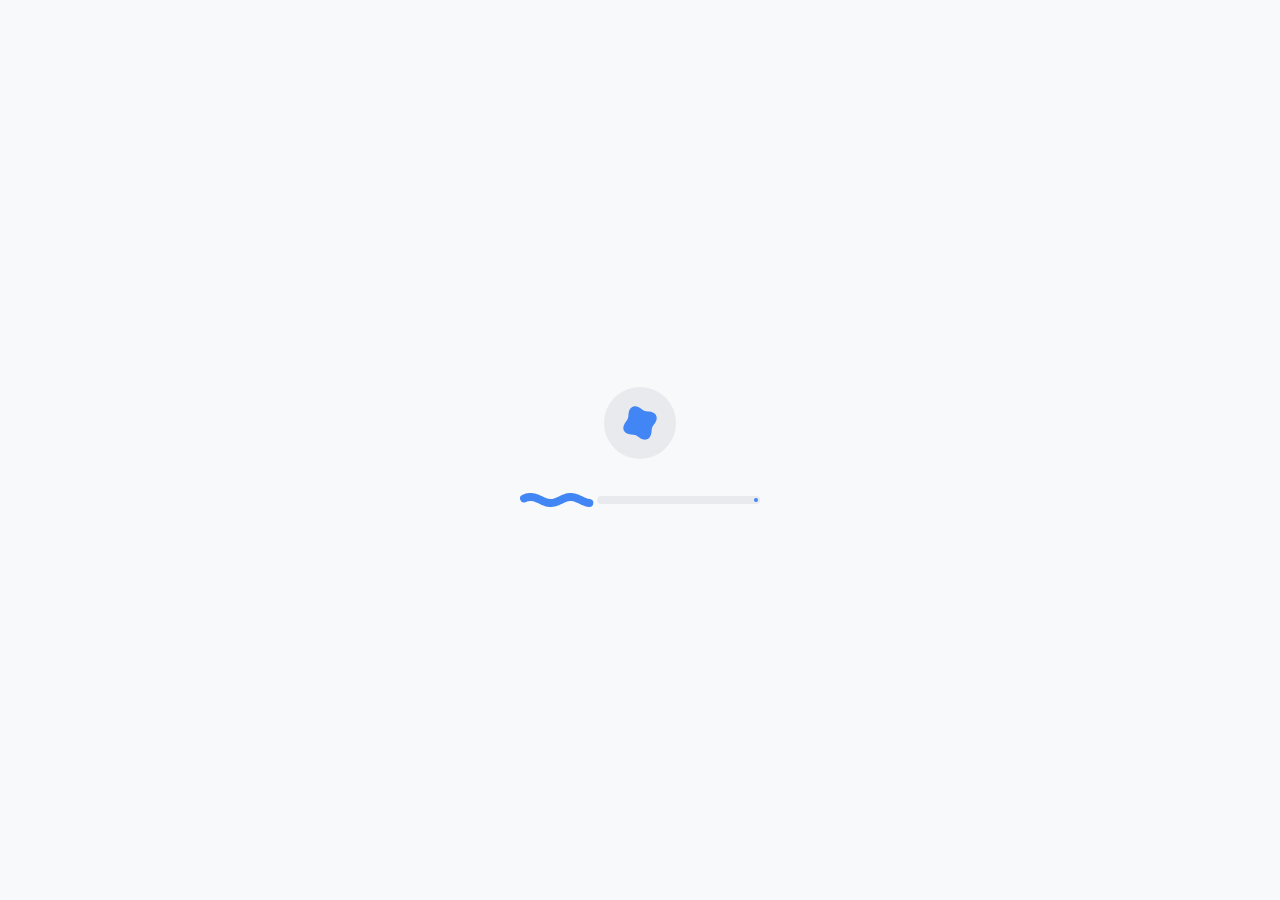
==== commit e4df9c38: "Refactor authentication section and update UI elements" ====
--- a/index.html
+++ b/index.html
@@ -82,96 +82,113 @@
   <symbol id="icon-sun" viewBox="0 0 24 24"><circle cx="12" cy="12" r="4"/><path d="M12 2v2m0 16v2M4.93 4.93l1.41 1.41m11.32 11.32l1.41 1.41M2 12h2m16 0h2M6.34 17.66l-1.41 1.41M19.07 4.93l-1.41 1.41" stroke-linecap="round"/></symbol>
   <symbol id="icon-palm" viewBox="0 0 24 24"><path d="M12 22V10m0 0c0-4.4-3.6-8-8-8 0 4.4 3.6 8 8 8zm0 0c0-4.4 3.6-8 8-8 0 4.4-3.6 8-8 8z" stroke-linecap="round"/></symbol>
   <symbol id="icon-megaphone" viewBox="0 0 24 24"><path d="M3 11l18-5v12L3 14v-3z"/><path d="M11.6 16.8a3 3 0 1 1-5.8-1.6" stroke-linecap="round"/></symbol>
+  <symbol id="nc-icon-person" viewBox="0 0 24 24"><circle cx="12" cy="8" r="3.5"/><path d="M5 20c.5-3.5 3-5.5 7-5.5s6.5 2 7 5.5" stroke-linecap="round"/></symbol>
+  <symbol id="nc-icon-lock" viewBox="0 0 24 24"><rect x="5" y="10" width="14" height="11" rx="2.5"/><path d="M8 10V7a4 4 0 0 1 8 0v3" stroke-linecap="round"/><circle cx="12" cy="15" r=".8" fill="currentColor" stroke="none"/><path d="M12 16v1.5" stroke-linecap="round"/></symbol>
+  <symbol id="nc-icon-name" viewBox="0 0 24 24"><circle cx="12" cy="8" r="3.5"/><path d="M5 20c.5-3.5 3-5.5 7-5.5s6.5 2 7 5.5" stroke-linecap="round"/></symbol>
+  <symbol id="nc-icon-repeat-lock" viewBox="0 0 24 24"><rect x="5" y="10" width="14" height="11" rx="2.5"/><path d="M8 10V7a4 4 0 0 1 7-2.6M17 3.5v4h-4" stroke-linecap="round" stroke-linejoin="round"/><circle cx="12" cy="15" r=".8" fill="currentColor" stroke="none"/><path d="M12 16v1.5" stroke-linecap="round"/></symbol>
+  <symbol id="nc-icon-chevron" viewBox="0 0 24 24"><path d="m8 10 4 4 4-4" stroke-linecap="round" stroke-linejoin="round"/></symbol>
+  <symbol id="nc-icon-home" viewBox="0 0 24 24"><path d="m3.5 10.5 8.5-7 8.5 7M5.5 9.5V19a2 2 0 0 0 2 2h9a2 2 0 0 0 2-2V9.5" stroke-linecap="round" stroke-linejoin="round"/><path d="M10 21v-5a2 2 0 0 1 4 0v5"/></symbol>
+  <symbol id="nc-icon-calendar" viewBox="0 0 24 24"><rect x="4" y="5" width="16" height="16" rx="2.5"/><path d="M8 3v4m8-4v4M4 9.5h16M8 13h.1m4-.1h.1m3.9.1h.1M8 17h.1m4-.1h.1" stroke-linecap="round" stroke-width="2"/></symbol>
+  <symbol id="nc-icon-homework" viewBox="0 0 24 24"><path d="M6 3.5h12v17H6zM9 8h6m-6 4h6m-6 4h3m5 0 1.5 1.5L21 15" stroke-linecap="round" stroke-linejoin="round"/></symbol>
+  <symbol id="nc-icon-diary" viewBox="0 0 24 24"><path d="M5 4.5A2.5 2.5 0 0 1 7.5 2H20v18H7.5A2.5 2.5 0 0 0 5 22.5zM5 4.5v18m4-15h7m-7 4h7" stroke-linecap="round" stroke-linejoin="round"/></symbol>
+  <symbol id="nc-icon-journal" viewBox="0 0 24 24"><path d="M4 20V5a2 2 0 0 1 2-2h14v18H6a2 2 0 0 0-2 2m4-7v-3m4 3V8m4 8v-5" stroke-linecap="round" stroke-linejoin="round"/></symbol>
+  <symbol id="nc-icon-users" viewBox="0 0 24 24"><circle cx="9" cy="8" r="3"/><path d="M3.5 20c.5-3 2.3-4.5 5.5-4.5s5 1.5 5.5 4.5m1-14a3 3 0 0 1 0 5.5m1.5 4.5c2.1.6 3.3 2 3.5 4" stroke-linecap="round"/></symbol>
+  <symbol id="nc-icon-school" viewBox="0 0 24 24"><path d="m3 9 9-5 9 5-9 5zM6 11v5c3.5 3 8.5 3 12 0v-5m3-2v6" stroke-linecap="round" stroke-linejoin="round"/></symbol>
 </svg>
 
 <!-- AUTH -->
 <div id="authView" class="hidden">
-  <div class="app-container">
-    <header class="top-header">
-      <h1 id="pageTitle">Вход <span aria-hidden="true">•</span> Login</h1>
-      <div class="divider-line"></div>
+  <div class="app-container auth-shell">
+    <header class="auth-brandbar">
+      <span class="auth-brand">NovaClass You</span>
+      <div class="auth-language-wrap" id="authLanguageWrap">
+        <button class="auth-language-trigger" id="authLanguageTrigger" type="button" aria-haspopup="menu" aria-controls="authLanguageMenu" aria-expanded="false" aria-label="Choose language">
+          <svg class="ui-icon" aria-hidden="true"><use href="#icon-globe"></use></svg>
+          <span id="authLanguageName">English</span>
+          <svg class="ui-icon auth-language-chevron" aria-hidden="true"><use href="#nc-icon-chevron"></use></svg>
+        </button>
+        <div class="auth-language-menu" id="authLanguageMenu" role="menu" aria-label="Language">
+          <button type="button" role="menuitemradio" data-auth-lang="en">English</button>
+          <button type="button" role="menuitemradio" data-auth-lang="ru">Русский</button>
+          <button type="button" role="menuitemradio" data-auth-lang="kz">Қазақша</button>
+        </div>
+      </div>
     </header>
-
-    <main class="form-container">
-      <div class="forms-wrap" id="formsWrap">
-        <div class="slider-track" id="track" data-active="login">
-          
-          <!-- ВХОД -->
-          <div class="slide-pane" data-pane="login" id="loginForm">
-            <div class="m3-field" id="loginUserField">
-              <span class="outer-label">Введите логин</span>
-              <div class="input-wrapper">
-                <span class="material-symbols-rounded input-icon">person</span>
-                <input type="text" id="loginEmail" placeholder=" ">
-                <label class="floating-label">Логин</label>
+    <section class="auth-card" id="authCard">
+      <header class="top-header">
+        <h1 id="pageTitle">Login</h1>
+        <div class="divider-line"></div>
+      </header>
+      <main class="form-container">
+        <div class="forms-wrap" id="formsWrap">
+          <div class="slider-track" id="track" data-active="login">
+            <div class="slide-pane" data-pane="login" id="loginForm">
+              <div class="m3-field" id="loginUserField">
+                <span class="outer-label" data-auth-text="enterLogin">Enter your login</span>
+                <div class="input-wrapper">
+                  <svg class="ui-icon input-icon" aria-hidden="true"><use href="#nc-icon-person"></use></svg>
+                  <input type="text" id="loginEmail" placeholder=" ">
+                  <label class="floating-label" data-auth-text="login">Login</label>
+                </div>
+              </div>
+              <div class="m3-field" id="loginPassField">
+                <span class="outer-label" data-auth-text="enterPassword">Enter your password</span>
+                <div class="input-wrapper">
+                  <svg class="ui-icon input-icon" aria-hidden="true"><use href="#nc-icon-lock"></use></svg>
+                  <input type="password" id="loginPass" placeholder=" ">
+                  <label class="floating-label" data-auth-text="password">Password</label>
+                  <button class="pass-icon" type="button" aria-label="Toggle password visibility" title="Toggle password visibility" onclick="togglePass('loginPass')"><svg class="pass-eye-icon" viewBox="0 0 24 24" aria-hidden="true"><path d="M2.5 12c2.4-3.8 5.6-5.8 9.5-5.8s7.1 2 9.5 5.8"/><path d="M5.2 14.2c1.9 2.2 4.2 3.4 6.8 3.4s4.9-1.2 6.8-3.4"/><circle cx="12" cy="12" r="2.3"/></svg></button>
+                </div>
               </div>
             </div>
-            <div class="m3-field" id="loginPassField">
-              <span class="outer-label">Введите пароль</span>
-              <div class="input-wrapper">
-                <span class="material-symbols-rounded input-icon">lock</span>
-                <input type="password" id="loginPass" placeholder=" ">
-                <label class="floating-label">Пароль</label>
-                <button class="pass-icon material-symbols-rounded" type="button" onclick="togglePass('loginPass')">visibility_off</button>
+            <div class="slide-pane" data-pane="reg" id="regForm">
+              <div class="m3-field" id="regNameField">
+                <span class="outer-label" data-auth-text="enterFullName">Enter your first and last name</span>
+                <div class="input-wrapper">
+                  <svg class="ui-icon input-icon" aria-hidden="true"><use href="#nc-icon-name"></use></svg>
+                  <input type="text" id="regName" placeholder=" ">
+                  <label class="floating-label" data-auth-text="fullName">Full name</label>
+                </div>
+              </div>
+              <div class="m3-field" id="regUserField">
+                <span class="outer-label" data-auth-text="enterLogin">Enter your login</span>
+                <div class="input-wrapper">
+                  <svg class="ui-icon input-icon" aria-hidden="true"><use href="#nc-icon-person"></use></svg>
+                  <input type="text" id="regEmail" placeholder=" ">
+                  <label class="floating-label" data-auth-text="login">Login</label>
+                </div>
+              </div>
+              <div class="m3-field" id="regPassField">
+                <span class="outer-label" data-auth-text="enterPassword">Enter your password</span>
+                <div class="input-wrapper">
+                  <svg class="ui-icon input-icon" aria-hidden="true"><use href="#nc-icon-lock"></use></svg>
+                  <input type="password" id="regPass" placeholder=" ">
+                  <label class="floating-label" data-auth-text="password">Password</label>
+                  <button class="pass-icon" type="button" aria-label="Toggle password visibility" title="Toggle password visibility" onclick="togglePass('regPass')"><svg class="pass-eye-icon" viewBox="0 0 24 24" aria-hidden="true"><path d="M2.5 12c2.4-3.8 5.6-5.8 9.5-5.8s7.1 2 9.5 5.8"/><path d="M5.2 14.2c1.9 2.2 4.2 3.4 6.8 3.4s4.9-1.2 6.8-3.4"/><circle cx="12" cy="12" r="2.3"/></svg></button>
+                </div>
+              </div>
+              <div class="m3-field" id="regPass2Field">
+                <span class="outer-label" data-auth-text="repeatPassword">Repeat your password</span>
+                <div class="input-wrapper">
+                  <svg class="ui-icon input-icon" aria-hidden="true"><use href="#nc-icon-repeat-lock"></use></svg>
+                  <input type="password" id="regPass2" placeholder=" ">
+                  <label class="floating-label" data-auth-text="repeatPasswordShort">Repeat password</label>
+                  <button class="pass-icon" type="button" aria-label="Toggle password visibility" title="Toggle password visibility" onclick="togglePass('regPass2')"><svg class="pass-eye-icon" viewBox="0 0 24 24" aria-hidden="true"><path d="M2.5 12c2.4-3.8 5.6-5.8 9.5-5.8s7.1 2 9.5 5.8"/><path d="M5.2 14.2c1.9 2.2 4.2 3.4 6.8 3.4s4.9-1.2 6.8-3.4"/><circle cx="12" cy="12" r="2.3"/></svg></button>
+                </div>
               </div>
             </div>
           </div>
-
-          <!-- РЕГИСТРАЦИЯ -->
-          <div class="slide-pane" data-pane="reg" id="regForm">
-            <div class="m3-field" id="regNameField">
-              <span class="outer-label">Введите имя</span>
-              <div class="input-wrapper">
-                <span class="material-symbols-rounded input-icon">badge</span>
-                <input type="text" id="regName" placeholder=" ">
-                <label class="floating-label">Имя</label>
-              </div>
-            </div>
-            <div class="m3-field" id="regUserField">
-              <span class="outer-label">Введите логин</span>
-              <div class="input-wrapper">
-                <span class="material-symbols-rounded input-icon">person</span>
-                <input type="text" id="regEmail" placeholder=" ">
-                <label class="floating-label">Логин</label>
-              </div>
-            </div>
-            <div class="m3-field" id="regPassField">
-              <span class="outer-label">Введите пароль</span>
-              <div class="input-wrapper">
-                <span class="material-symbols-rounded input-icon">lock</span>
-                <input type="password" id="regPass" placeholder=" ">
-                <label class="floating-label">Пароль</label>
-                <button class="pass-icon material-symbols-rounded" type="button" onclick="togglePass('regPass')">visibility_off</button>
-              </div>
-            </div>
-            <div class="m3-field" id="regPass2Field">
-              <span class="outer-label">Повторите пароль</span>
-              <div class="input-wrapper">
-                <span class="material-symbols-rounded input-icon">lock_reset</span>
-                <input type="password" id="regPass2" placeholder=" ">
-                <label class="floating-label">Повтор пароля</label>
-                <button class="pass-icon material-symbols-rounded" type="button" onclick="togglePass('regPass2')">visibility_off</button>
-              </div>
-            </div>
-          </div>
-
-        </div>
-      </div>
-      
-      <div class="error-text" id="errBox">Ошибка</div>
-    </main>
-
-    <footer class="bottom-section">
-      <div class="divider-line"></div>
-      <div class="bottom-buttons" id="bottomButtons">
-        <button class="m3-btn btn-login" id="loginBtn">
-          <span class="btn-text">Вход</span>
-        </button>
-        <button class="m3-btn btn-register" id="btnRegister">
-          <span class="btn-text">Регистрация</span>
-        </button>
-      </div>
-    </footer>
+        </div>
+        <div class="error-text" id="errBox">Error</div>
+      </main>
+      <footer class="bottom-section">
+        <div class="divider-line"></div>
+        <div class="bottom-buttons" id="bottomButtons">
+          <button class="m3-btn btn-login active" id="loginBtn" type="button" aria-pressed="true"><span class="btn-text">Login</span></button>
+          <button class="m3-btn btn-register" id="btnRegister" type="button" aria-pressed="false"><span class="btn-text">Register</span></button>
+        </div>
+      </footer>
+    </section>
   </div>
 </div>
 
--- a/style.css
+++ b/style.css
@@ -0,0 +1,875 @@
+/* =========================================
+   GOOGLE MATERIAL YOU PALETTE (SOFT & PHYSICAL)
+   ========================================= */
+*{margin:0;padding:0;box-sizing:border-box;-webkit-tap-highlight-color:transparent}
+html,body{height:100%}
+:root{
+  --e:cubic-bezier(.2,0,0,1);
+  --sp:cubic-bezier(.34,1.56,.64,1);
+  --sp-soft:cubic-bezier(0.4, 0, 0.2, 1);
+  
+  /* Material You Light Surfaces */
+  --bg:#F8F9FA; 
+  --s1:#FFFFFF; 
+  --s2:#F1F3F4; 
+  --s3:#E8EAED;
+  --on:#000000; 
+  --onv:#3C4043; 
+  --ol:#747775; 
+  --olv:transparent;
+  --sh:60,64,67;
+  
+  /* Primary Colors */
+  --p:#4285F4; 
+  --p-ink:#4285F4; 
+  --onp:#000000;
+  --pc:#D8E6FF; 
+  --onpc:#174EA6;
+  --sc:#F1F3F4; 
+  --onsc:#174EA6;
+  
+  --rc:28px; --ri:20px; --rt:16px; --rb:12px; --rp:100px;
+  --shadow-sm:0 1px 2px rgba(var(--sh),.08);
+  --shadow:0 1px 3px 1px rgba(var(--sh),.12), 0 1px 2px 0 rgba(var(--sh),.24);
+  --shadow-md:0 4px 8px 3px rgba(var(--sh),.12), 0 1px 3px rgba(var(--sh),.24);
+  --shadow-lg:0 8px 12px 6px rgba(var(--sh),.12), 0 4px 4px rgba(var(--sh),.24);
+  --gap:20px; --sb-mini:88px; --sb-full:300px;
+
+  /* Auth Variables */
+  --text-main: #000000;
+  --text-sub: #3C4043;
+  --outline: #747775;
+  --divider: #E0E0E0;
+  --primary: #4285F4;
+  --primary-hover: #4285F4;
+  --error: #B3261E;
+  --ease-spring: cubic-bezier(0.34, 1.56, 0.64, 1);
+  --ease-standard: cubic-bezier(0.2, 0, 0, 1);
+}
+
+html[data-theme="dark"]{
+  --bg:#131314; 
+  --s1:#1E1F20; 
+  --s2:#282A2C; 
+  --s3:#37393B;
+  --on:#F1F3F4; 
+  --onv:#C4C7C5; 
+  --ol:#8E918F; 
+  --olv:transparent;
+  --sh:0,0,0;
+  
+  --p:#4285F4; 
+  --p-ink:#4285F4; 
+  --onp:#000000;
+  --pc:#1E3A5F; 
+  --onpc:#D8E6FF;
+  --sc:#1E1F20; 
+  --onsc:#8AB4F8;
+
+  --text-main: #F1F3F4;
+  --text-sub: #C4C7C5;
+  --outline: #8E918F;
+  --divider: #37393B;
+  --primary: #4285F4;
+  --primary-hover: #4285F4;
+}
+
+body{font-family:'Nunito',sans-serif;background-color:var(--bg);color:var(--text-main);height:100vh;height:100dvh;display:flex;flex-direction:column;overflow:hidden;transition:background .3s var(--e),color .3s var(--e)}
+button,input,textarea,select{font-family:inherit}
+button:focus-visible,a:focus-visible,[role=button]:focus-visible{outline:3px solid rgba(66,133,244,.32);outline-offset:2px}
+.hidden{display:none!important}
+.btn{display:inline-flex;align-items:center;justify-content:center;gap:8px;min-height:44px;margin:0;padding:12px 20px;border:1px solid transparent;border-radius:var(--rp);background:var(--p);color:var(--onp);font-family:inherit;font-size:14px;font-weight:700;line-height:1.2;text-align:center;cursor:pointer;transition:background .2s var(--e),border-color .2s var(--e),box-shadow .2s var(--e),transform .2s var(--sp)}
+.btn:hover{background:var(--p-ink);box-shadow:var(--shadow-sm)}
+.btn:active{transform:scale(.98)}
+.btn:disabled{opacity:.55;cursor:not-allowed;box-shadow:none}
+.btn-ghost{background:var(--s2);border-color:var(--s3);color:var(--onv)}
+.btn-ghost:hover{background:var(--s3);border-color:var(--ol);box-shadow:none}
+
+/* =========================================
+   AUTH SCREEN (NovaClass You)
+   ========================================= */
+#authView { position:fixed;inset:0;display:flex;align-items:center;justify-content:center;width:100%;height:100vh;height:100dvh;min-height:0;z-index:10;background:#FFFFFF;color:#000000;overflow-y:auto; }
+#authView .app-container { display:flex;flex-direction:column;width:min(100%,480px);height:auto;min-height:100%;margin:0 auto;padding:clamp(24px,6vw,36px);position:relative;background:#FFFFFF; }
+#authView .top-header { text-align:center;padding-top:clamp(8px,2vh,18px); }
+#authView .top-header h1 { font-family:inherit;font-size:clamp(24px,6vw,30px);font-weight:800;color:#000000;letter-spacing:-.4px;margin-bottom:16px;animation:fadeUp .4s var(--ease-standard) both; }
+#authView .top-header h1 span { color:#4285F4;padding:0 3px; }
+#authView .divider-line { width:100%;height:1px;background-color:#E8EAED; }
+#authView .form-container { flex:1;display:flex;flex-direction:column;justify-content:flex-start;padding:clamp(28px,7vh,60px) 0 24px;position:relative; }
+
+/* Slider Mechanics */
+.forms-wrap { position: relative; overflow: hidden; height: 0; transition: height 0.4s var(--sp-soft); width: 100%; }
+.slider-track { display: flex; width: 200%; transition: transform 0.4s var(--ease-spring); align-items: flex-start; }
+.slider-track[data-active="reg"] { transform: translateX(-50%); }
+#authView .slide-pane { width:50%;flex-shrink:0;padding:0 4px;display:flex;flex-direction:column;gap:18px; }
+
+#authView .m3-field { display:flex;flex-direction:column;width:100%;position:relative; }
+.m3-field.error-shake { animation: shake 0.4s var(--ease-standard); }
+#authView .outer-label { font-size:14px;font-weight:700;color:#202124;margin-bottom:8px;padding-left:4px;transition:opacity .2s var(--ease-standard),transform .2s var(--ease-standard); }
+#authView .m3-field:focus-within .outer-label,#authView .m3-field.has-value .outer-label { opacity:0;transform:translateY(-8px);pointer-events:none; }
+#authView .input-wrapper { position:relative;width:100%;height:56px; }
+.input-icon { position: absolute; left: 16px; top: 50%; transform: translateY(-50%); font-size: 24px; color: var(--text-sub); pointer-events: none; z-index: 2; display: flex; align-items: center; justify-content: center; }
+#authView .input-wrapper input { width:100%;height:100%;padding:0 48px 0 52px;background:#FFFFFF;border:1px solid #747775;border-radius:16px;font-family:inherit;font-size:16px;font-weight:600;color:#000000;outline:none;transition:border-color .2s var(--ease-standard),border-width .2s var(--ease-standard),box-shadow .2s var(--ease-standard); }
+#authView .input-wrapper input:focus { border:2px solid #4285F4;padding:0 47px 0 51px;box-shadow:0 0 0 3px rgba(66,133,244,.12); }
+#authView .input-icon { color:#5F6368; }
+#authView .floating-label { background:#FFFFFF; }
+.m3-field.error input { border-color: var(--error) !important; }
+.floating-label { position: absolute; top: 50%; left: 52px; transform: translateY(-50%); font-size: 16px; font-weight: 400; color: var(--text-sub); background: transparent; padding: 0 4px; pointer-events: none; transition: all 0.2s var(--ease-standard); z-index: 1; white-space: nowrap; }
+#authView .input-wrapper input:focus ~ .floating-label,
+#authView .input-wrapper input:not(:placeholder-shown) ~ .floating-label,
+#authView .m3-field:focus-within .floating-label,
+#authView .m3-field.has-value .floating-label { top:0;left:12px;font-size:12px;font-weight:600;color:var(--primary);background:#FFFFFF;transform:translateY(-50%) scale(1); }
+.m3-field.error .floating-label { color: var(--error) !important; }
+
+.pass-icon { position: absolute; right: 12px; top: 50%; transform: translateY(-50%); font-size: 24px; color: var(--text-sub); cursor: pointer; background: none; border: none; padding: 4px; display: none; z-index: 2; font-family: 'Material Symbols Rounded'; }
+.input-wrapper input:not(:placeholder-shown) ~ .pass-icon { display: block; }
+#authView .m3-field.has-value .pass-icon { display:block; }
+.error-text { font-size: 12px; font-weight: 500; color: var(--error); text-align: center; height: 20px; margin-top: 16px; opacity: 0; transform: translateY(10px); transition: all 0.3s var(--ease-standard); }
+.error-text.show { opacity: 1; transform: translateY(0); }
+
+/* ОБНОВЛЕННЫЕ КНОПКИ (Morphing Buttons) */
+.bottom-section { display: flex; flex-direction: column; gap: 16px; padding-bottom: max(16px, env(safe-area-inset-bottom, 16px)); }
+#authView .bottom-section { gap:16px;padding-bottom:max(16px,env(safe-area-inset-bottom,16px));margin-top:auto; }
+#authView .bottom-buttons { display:flex;gap:14px;width:100%;height:66px;padding:0;background:transparent;border:0;border-radius:0;transition:gap .3s var(--sp-soft); }
+#authView .bottom-buttons.merged { gap:0; }
+
+#authView .m3-btn { 
+  flex:1;min-width:0;height:100%;border:1px solid #4285F4;border-radius:999px;background:#4285F4;color:#000000;
+  font-family:inherit;font-size:15px;font-weight:800;cursor:pointer;
+  display: inline-flex; align-items: center; justify-content: center; position: relative; 
+  overflow: hidden; white-space: nowrap;
+  transition:flex .3s var(--ease-standard),width .3s var(--ease-standard),border-radius .3s var(--ease-standard),background .2s var(--ease-standard),color .2s var(--ease-standard),box-shadow .2s var(--ease-standard),transform .2s var(--ease-standard);
+}
+#authView .m3-btn .btn-text {
+  transition: transform 0.3s var(--ease-spring), opacity 0.3s var(--ease-standard);
+}
+#authView .m3-btn:hover { background:#4285F4;border-color:#4285F4;box-shadow:0 2px 6px rgba(66,133,244,.24); }
+#authView .m3-btn:focus-visible { outline:3px solid rgba(66,133,244,.32);outline-offset:3px;z-index:1; }
+
+/* Начальные скругления (Две кнопки) */
+#authView .btn-login { border-radius:50px 13px 13px 50px; }
+#authView .btn-register { border-radius:13px 50px 50px 13px; }
+
+/* Состояние объединения */
+#authView .bottom-buttons.merged .m3-btn:not(.active) {
+  flex:0 0 0;width:0;min-width:0;padding:0;margin:0;border-width:0;opacity:0;transform:scale(.8);pointer-events:none;
+}
+#authView .bottom-buttons.merged .m3-btn.active {
+  flex:1;width:100%;border:1px solid #4285F4;border-radius:50px;background:#4285F4;color:#000000;box-shadow:none;
+}
+#authView .bottom-buttons.merged .m3-btn.active .btn-text {
+  transform: scale(1.02);
+}
+#authView .m3-btn:active { transform:scale(.98); }
+#authView .error-text { color:#B3261E; }
+
+@media(max-height:620px){
+  #authView .app-container{min-height:100%;padding-top:16px;padding-bottom:max(12px,env(safe-area-inset-bottom,12px))}
+  #authView .top-header{padding-top:8px}
+  #authView .form-container{padding:24px 0 16px}
+  #authView .slide-pane{gap:12px}
+  #authView .input-wrapper{height:52px}
+}
+
+/* Ripple Effect */
+.ripple { position: absolute; border-radius: 50%; background: rgba(255,255,255,0.3); width: 20px; height: 20px; margin-left: -10px; margin-top: -10px; animation: rippleAnim 0.6s ease-out forwards; pointer-events: none; }
+@keyframes rippleAnim { to { transform: scale(15); opacity: 0; } }
+
+@keyframes fadeUp { from { opacity: 0; transform: translateY(15px); } to { opacity: 1; transform: translateY(0); } }
+@keyframes shake { 0%, 100% { transform: translateX(0); } 25% { transform: translateX(-6px); } 50% { transform: translateX(6px); } 75% { transform: translateX(-4px); } }
+
+/* =========================================
+   MATERIAL YOU APP LAYOUT
+   ========================================= */
+.ui-icon{width:26px;height:26px;fill:none;stroke:currentColor;stroke-width:2;stroke-linecap:round;stroke-linejoin:round;display:inline-flex;align-items:center;justify-content:center;flex-shrink:0;user-select:none;line-height:1}
+.ui-icon.sm{width:20px;height:20px}.ui-icon.lg{width:32px;height:32px}
+.role-badge{display:inline-block;padding:4px 12px;border-radius:var(--rb);font-size:10px;font-weight:800;text-transform:uppercase;letter-spacing:.4px;line-height:1.4}
+.role-badge.student{background:var(--sc);color:var(--onsc)}
+.role-badge.moderator{background:#FEF3C7;color:#92400E}
+.role-badge.teacher{background:#D1FAE5;color:#065F46}
+.role-badge.director{background:var(--pc);color:var(--onpc)}
+.role-badge.admin{background:#FCE8E6;color:#C5221F}
+.role-badge.creator{background:var(--p);color:var(--onp)}
+.truncate { white-space: nowrap; overflow: hidden; text-overflow: ellipsis; max-width: 100%; display: block; }
+.flex-truncate { min-width: 0; overflow: hidden; text-overflow: ellipsis; }
+
+/* OFFLINE */
+#offlineOverlay{position:fixed;inset:0;z-index:999999;background:rgba(31,31,31,.6);backdrop-filter:blur(12px);display:none;align-items:center;justify-content:center;padding:24px;opacity:0;transition:opacity .3s var(--e)}
+#offlineOverlay.show{display:flex;opacity:1}
+.offline-card{background:var(--bg);border-radius:32px;padding:40px;max-width:440px;width:100%;text-align:center;box-shadow:var(--shadow-lg);border:1px solid var(--s3);transform:translateY(20px);transition:transform .4s var(--sp)}
+#offlineOverlay.show .offline-card{transform:translateY(0)}
+.offline-card svg{width:120px;height:120px;margin-bottom:20px;color:var(--p)}
+.offline-card h2{font-size:22px;font-weight:800;color:var(--on);margin-bottom:8px}
+.offline-card p{font-size:15px;color:var(--onv);font-weight:600}
+
+/* M3 LOADER */
+#loader{position:fixed;inset:0;z-index:100000;background:var(--bg);display:flex;flex-direction:column;align-items:center;justify-content:center;gap:32px;transition:opacity .35s ease;overflow:hidden;padding:24px}
+#loader.fade-out{opacity:0;pointer-events:none}
+#m3Load { display: flex; align-items: center; justify-content: center; }
+.m3-bar{width:min(240px,70vw);opacity:0;animation:ncFadeIn .55s var(--e) .3s forwards}
+.m3-bar svg{width:100%}
+@keyframes ncFadeIn{from{opacity:0}to{opacity:1}}
+
+/* Логотип */
+.sb-logo{position:relative;box-shadow:none!important;background:transparent;border-radius:0;width:56px;height:56px;flex-shrink:0;display:flex;align-items:center;justify-content:center;padding:0;margin:0 auto;transition:margin .3s var(--e);color:var(--onpc)}
+.sidebar:hover .sb-logo,.sidebar.open .sb-logo{margin:0}
+.sb-logo img{display:block;width:100%;height:100%;object-fit:contain;border-radius:0}
+
+#appView{position:fixed;inset:0;z-index:10;opacity:0;transition:opacity .3s var(--e)}
+#appView.ready{opacity:1}
+.app-layout{display:flex;gap:var(--gap);padding:var(--gap);height:100%;overflow:hidden;position:relative;z-index:1;background:var(--bg)}
+
+/* SIDEBAR */
+.sidebar{flex-shrink:0;width:var(--sb-mini);background:var(--s1);border-radius:var(--rc);box-shadow:var(--shadow-sm);padding:24px 16px;display:flex;flex-direction:column;overflow:hidden;transition:width .4s var(--sp),box-shadow .3s var(--e);z-index:30;border:1px solid var(--s3)}
+.sidebar:hover,.sidebar.open{width:var(--sb-full);box-shadow:var(--shadow)}
+.sb-head{display:flex;align-items:center;gap:16px;padding:4px 4px 20px;margin-bottom:16px;min-height:68px;overflow:hidden;white-space:nowrap}
+.sb-name{font-size:18px;font-weight:800;color:var(--on);letter-spacing:-.3px;opacity:0;max-width:0;overflow:hidden;white-space:nowrap;transition:opacity .2s var(--e),max-width .4s var(--sp)}
+.sidebar:hover .sb-name,.sidebar.open .sb-name{opacity:1;max-width:200px}
+.menu{position:relative;display:flex;flex-direction:column;gap:6px;overflow-y:auto;overflow-x:hidden;flex:1;min-height:0}
+.menu-indicator{position:absolute;top:0;left:0;right:0;height:0;background:var(--pc);border-radius:var(--rp);transition:transform .4s var(--sp),height .3s var(--e),opacity .2s var(--e);pointer-events:none;z-index:0;opacity:0;will-change:transform,height}
+.menu-indicator.ready{opacity:1}
+.menu-item{position:relative;z-index:1;display:flex;align-items:center;padding:14px 18px;border-radius:var(--rp);border:none;background:transparent;color:var(--onv);font-family:inherit;font-size:15px;font-weight:700;cursor:pointer;text-align:left;white-space:nowrap;min-height:52px;overflow:hidden;transition:background .2s var(--e),color .2s var(--e)}
+.menu-item:hover:not(.active){background:var(--s2)}
+.menu-item.active{color:var(--onpc);font-weight:800}
+.menu-item.active .ui-icon{color:var(--onpc)}
+.menu-item .ui-icon{display:block;width:24px;height:24px;margin-right:16px;flex:0 0 24px;transition:margin .3s var(--e)}
+.sidebar:hover .menu-item .ui-icon,.sidebar.open .menu-item .ui-icon{margin-right:16px}
+.menu-item .menu-label{opacity:0;max-width:0;overflow:hidden;white-space:nowrap;transition:opacity .2s var(--e),max-width .4s var(--sp)}
+.sidebar:hover .menu-item .menu-label,.sidebar.open .menu-item .menu-label{opacity:1;max-width:200px}
+.sb-foot{margin-top:auto;padding:16px 4px 4px;display:flex;align-items:center;gap:12px;min-height:72px;overflow:hidden;white-space:nowrap}
+.sb-user{display:flex;align-items:center;gap:14px;flex:1;min-width:0}
+.sb-ava{width:48px;height:48px;border-radius:50%;background:var(--p);color:var(--onp);display:inline-flex;align-items:center;justify-content:center;font-weight:800;font-size:16px;flex-shrink:0;background-size:cover;background-position:center}
+.sb-info{min-width:0;flex:1;opacity:0;max-width:0;overflow:hidden;white-space:nowrap;transition:opacity .2s var(--e),max-width .4s var(--sp)}
+.sidebar:hover .sb-info,.sidebar.open .sb-info{opacity:1;max-width:200px}
+.sb-name-u{font-size:14px;font-weight:800;color:var(--on);overflow:hidden;text-overflow:ellipsis;white-space:nowrap;margin-bottom:4px}
+.sb-logout{width:42px;height:42px;border-radius:50%;background:transparent;display:flex;align-items:center;justify-content:center;cursor:pointer;color:var(--onv);flex-shrink:0;opacity:0;max-width:0;overflow:hidden;transition:all .2s var(--e);border:none;padding:0;line-height:0}
+.sb-logout svg{width:22px;height:22px;display:block;margin:0}
+.sidebar:hover .sb-logout,.sidebar.open .sb-logout{opacity:1;max-width:60px}
+.sb-logout:hover{background:var(--s2);color:var(--on)}
+
+/* CONTENT WRAP */
+.content-wrap{flex:1;min-width:0;display:flex;flex-direction:column;gap:var(--gap);overflow:hidden}
+.topbar{background:var(--s1);border-radius:var(--rc);padding:16px 28px;display:flex;align-items:center;gap:16px;box-shadow:var(--shadow-sm);flex-shrink:0;min-height:80px;position:relative;z-index:20;transition:opacity .3s var(--e),transform .3s var(--sp);border:1px solid var(--s3)}
+.topbar-title{font-size:22px;font-weight:400;color:var(--on);letter-spacing:-.2px;overflow:hidden;text-overflow:ellipsis;white-space:nowrap;min-width:0}
+.topbar-right{display:flex;align-items:center;gap:12px;flex-shrink:0;margin-left:auto}
+.topbar-add{display:inline-flex;align-items:center;gap:8px;padding:12px 24px;border-radius:var(--rp);border:none;background:var(--p);color:var(--onp);font-family:inherit;font-size:14px;font-weight:700;cursor:pointer;transition:all .2s var(--sp);box-shadow:var(--shadow-sm);position:relative;overflow:hidden}
+.topbar-add:hover{background:var(--p-ink);box-shadow:var(--shadow);transform:translateY(-1px)}
+.topbar-add:active{transform:scale(.96)}
+.topbar-add .ui-icon{width:20px;height:20px;stroke:currentColor}
+.burger{display:none;width:48px;height:48px;flex:0 0 48px;border-radius:50%;border:1px solid transparent;background:transparent;color:var(--on);cursor:pointer;flex-direction:column;justify-content:center;align-items:center;gap:5px;padding:0;transition:background .2s var(--e),border-color .2s var(--e)}
+.burger:hover{background:var(--s2)}
+.burger:focus-visible{outline:3px solid rgba(66,133,244,.32);outline-offset:2px}
+.burger span{display:block;width:20px;height:2px;background:currentColor;border-radius:2px;transition:transform .25s var(--sp),opacity .2s var(--e)}
+.burger.open span:nth-child(1){transform:translateY(7px) rotate(45deg)}
+.burger.open span:nth-child(2){opacity:0}
+.burger.open span:nth-child(3){transform:translateY(-7px) rotate(-45deg)}
+
+.topbar-chip{display:flex;align-items:center;gap:12px;padding:6px 20px 6px 6px;background:var(--bg);border:1px solid var(--s3);border-radius:var(--rp);font-size:14px;font-weight:700;color:var(--on);cursor:pointer;font-family:inherit;transition:all .2s var(--e);max-width:200px}
+.topbar-chip:hover{background:var(--s1);border-color:var(--ol)}
+.topbar-chip .user-ava{width:36px;height:36px;border-radius:50%;background:var(--p);color:var(--onp);display:inline-flex;align-items:center;justify-content:center;font-weight:800;font-size:14px;background-size:cover;background-position:center;flex-shrink:0}
+.chip-arrow{width:20px;height:20px;color:var(--onv);margin-left:-4px;flex-shrink:0}
+.user-name{white-space:nowrap;overflow:hidden;text-overflow:ellipsis;display:block;flex:1;min-width:0;text-align:left}
+
+/* DROPDOWN */
+.user-menu-wrap{position:relative}
+.user-dropdown{position:absolute;top:calc(100% + 12px);right:0;width:320px;background:var(--s1);border-radius:24px;box-shadow:var(--shadow-lg);z-index:200;padding:16px;opacity:0;transform:translateY(-8px) scale(.96);pointer-events:none;transform-origin:top right;transition:opacity .25s var(--e),transform .4s var(--sp);border:1px solid var(--s3)}
+.user-dropdown.open{opacity:1;transform:translateY(0) scale(1);pointer-events:auto}
+.ud-head{display:flex;align-items:center;gap:14px;padding:8px 8px 16px;margin-bottom:12px;position:relative}
+.ud-head::after{content:'';position:absolute;left:8px;right:8px;bottom:0;height:1px;background:var(--s3)}
+.ud-ava{width:48px;height:48px;border-radius:50%;background:var(--p);color:var(--onp);display:inline-flex;align-items:center;justify-content:center;font-weight:800;font-size:17px;background-size:cover;background-position:center;flex-shrink:0}
+.ud-info{min-width:0;flex:1}
+.ud-name{font-size:16px;font-weight:700;color:var(--on);overflow:hidden;text-overflow:ellipsis;white-space:nowrap;margin-bottom:4px}
+.ud-tabs{position:relative;display:flex;background:var(--s2);border-radius:var(--rp);padding:4px;margin-bottom:12px;overflow:hidden}
+.ud-tabs .ud-slider{position:absolute;top:4px;left:4px;width:calc(50% - 4px);height:calc(100% - 8px);background:var(--p);border-radius:var(--rp);transition:transform .3s var(--sp);z-index:0}
+.ud-tabs[data-active="settings"] .ud-slider{transform:translateX(100%)}
+.ud-tab{position:relative;z-index:1;flex:1;padding:10px 6px;border:none;background:transparent;color:var(--onv);font-family:inherit;font-size:13px;font-weight:700;cursor:pointer;border-radius:var(--rp);transition:color .2s var(--e)}
+.ud-tab.active{color:var(--onp)}
+.ud-pane{display:none;flex-direction:column;gap:4px}
+.ud-pane.active{display:flex;animation:udPaneIn .35s var(--sp)}
+@keyframes udPaneIn{from{opacity:0;transform:translateY(6px) scale(.98)}to{opacity:1;transform:translateY(0) scale(1)}}
+.ud-action{display:flex;align-items:center;gap:14px;width:100%;padding:12px 14px;border:none;background:transparent;border-radius:var(--ri);color:var(--on);font-family:inherit;font-size:14px;font-weight:700;cursor:pointer;text-align:left;transition:background .2s var(--e);position:relative;overflow:hidden}
+.ud-action .ui-icon{width:22px;height:22px;opacity:.85;flex-shrink:0}
+.ud-action:hover{background:var(--s2)}
+.ud-danger-actions{display:flex;flex-direction:column;gap:2px;margin:0 4px 4px;padding:6px;background:var(--s1);border-radius:18px}
+.ud-danger-actions .ud-action{border-radius:4px;background:var(--s2)}
+.ud-danger-actions .ud-action:first-child{border-radius:14px 14px 4px 4px}
+.ud-danger-actions .ud-action:last-child{border-radius:4px 4px 14px 14px}
+.ud-danger-actions .ud-action.danger:hover{background:var(--s2)}
+.ud-action.danger{color:#C5221F}
+.ud-action.danger:hover{background:#FCE8E6}
+.ud-divider{height:1px;background:var(--s3);margin:8px 4px}
+.ud-danger-label{font-size:11px;font-weight:800;color:#C5221F;text-transform:uppercase;letter-spacing:.6px;padding:8px 14px 4px;opacity:.8}
+
+/* PAGES & BANNER */
+.mobile-sidebar-backdrop{position:fixed;inset:0;background:rgba(31,31,31,.45);z-index:70;opacity:0;pointer-events:none;transition:opacity .3s var(--e)}
+.mobile-sidebar-backdrop.open{opacity:1;pointer-events:auto}
+.pages-viewport{flex:1;min-height:0;position:relative;overflow:hidden;border-radius:var(--rc)}
+.page-pane{position:absolute;inset:0;background:var(--bg);border-radius:var(--rc);box-shadow:var(--shadow-sm);padding:clamp(24px,3vw,36px);overflow-y:auto;overflow-x:hidden;border:1px solid var(--s3);animation:pageEnter 0.4s var(--sp) both}
+@keyframes pageEnter { from { opacity: 0; transform: translateY(20px) scale(0.98); } to { opacity: 1; transform: translateY(0) scale(1); } }
+
+.banner{width:100%;border-radius:var(--rc);background:var(--pc);color:var(--onpc);padding:28px 32px;display:flex;align-items:center;gap:16px;margin-bottom:24px;min-height:96px;overflow:hidden;position:relative;transition:transform .3s var(--sp), box-shadow .3s var(--e);cursor:pointer}
+.banner:hover { transform: translateY(-2px); box-shadow: var(--shadow-sm); }
+.banner .ui-icon{color:currentColor;width:32px;height:32px;flex-shrink:0}
+.banner-title{font-size:clamp(18px,2vw,22px);font-weight:700;overflow:hidden;text-overflow:ellipsis;white-space:nowrap}
+
+/* SCHEDULE */
+.schedule-tabs-container{display:flex;flex-direction:column;margin-bottom:0;border-radius:var(--rc) var(--rc) 0 0;overflow:hidden;background:var(--pc);position:relative;color:var(--onpc)}
+.wp-head{display:flex;align-items:center;justify-content:center;gap:16px;padding:16px 20px 12px;position:relative;z-index:2}
+.wp-title{color:inherit;font-size:16px;font-weight:700;letter-spacing:.5px;text-transform:uppercase;flex:1;text-align:center;cursor:pointer;display:flex;align-items:center;justify-content:center;gap:8px;overflow:hidden;text-overflow:ellipsis;white-space:nowrap}
+.wp-title .ui-icon{width:20px;height:20px;opacity:.85;stroke:currentColor;flex-shrink:0}
+.wp-body{display:flex;align-items:flex-end;padding:0 16px;gap:12px;position:relative;z-index:2}
+.wp-arrow{flex-shrink:0;width:44px;height:44px;border-radius:50%;border:none;background:rgba(255,255,255,.15);color:inherit;display:inline-flex;align-items:center;justify-content:center;cursor:pointer;transition:all .2s var(--sp);font-size:20px;font-weight:800;margin-bottom:8px}
+.wp-arrow:hover{background:rgba(255,255,255,.25)}
+.wp-arrow:active{transform:scale(.9)}
+.wp-days{flex:1;display:grid;grid-template-columns:repeat(5,1fr);gap:8px}
+.wp-day{border:none;background:transparent;color:inherit;font-family:inherit;cursor:pointer;border-radius:16px 16px 0 0;padding:14px 4px;display:flex;flex-direction:column;align-items:center;justify-content:center;text-align:center;transition:all .3s var(--sp);font-weight:700;font-size:13px;letter-spacing:.5px;text-transform:uppercase;opacity:0.8;overflow:hidden;min-width:0}
+.wp-day:hover{background:rgba(255,255,255,.14);opacity:1}
+.wp-day.active{background:var(--bg);color:var(--p);opacity:1;box-shadow:0 -4px 12px rgba(0,0,0,0.1); transform: translateY(2px)}
+.wp-day.today .wp-day-name::after{content:'';display:block;width:6px;height:6px;background:var(--p);border-radius:50%;margin:6px auto 0}
+.wp-day.active.today .wp-day-name::after{background:var(--p)}
+.wp-day-name{display:block;white-space:nowrap;overflow:hidden;text-overflow:ellipsis;max-width:100%}
+
+/* АДАПТИВ ДЛЯ ДНЕЙ */
+.day-full { display: inline; }
+.day-short { display: none; }
+@media (max-width: 768px) {
+  .day-full { display: none; }
+  .day-short { display: inline; }
+}
+
+.schedule-content-area{background:var(--bg);border-radius:0 0 var(--rc) var(--rc);padding:0 24px 24px;box-shadow:var(--shadow-sm);margin-bottom:24px;border:1px solid var(--s3);border-top:none}
+.wp-date-info{background:var(--s1);color:var(--on);margin-bottom:24px;padding:14px;border-radius:var(--rt);text-align:center;font-size:15px;font-weight:700;display:flex;align-items:center;justify-content:center;gap:6px;border:1px solid var(--s3);flex-wrap:wrap}
+.wp-date-info .rel{color:var(--p);font-weight:800}
+
+/* CARDS (LESSONS) */
+.lessons-list{display:flex;flex-direction:column;gap:12px}
+.lesson-row{display:flex;align-items:flex-start;gap:20px;background:var(--s1);border-radius:var(--ri);padding:20px 24px;transition:all .3s var(--sp);content-visibility:auto;contain-intrinsic-size:auto 90px;border:1px solid var(--s3);min-width:0;position:relative;overflow:hidden;cursor:pointer}
+.lesson-row:hover{box-shadow:var(--shadow);border-color:var(--ol);transform:translateY(-3px)}
+.lesson-row:active{transform:scale(.98)}
+.lesson-row.cancelled{background:#FCE8E6;opacity:.92;border-color:transparent}
+.lesson-num{flex-shrink:0;width:64px;height:64px;border-radius:16px;background:var(--pc);color:var(--onpc);display:inline-flex;align-items:center;justify-content:center;font-weight:800;font-size:24px}
+.lesson-info{flex:1;min-width:0}
+.lesson-subject{font-size:17px;font-weight:700;color:var(--on);margin-bottom:8px;display:flex;flex-wrap:wrap;align-items:center;gap:6px;word-break:break-word}
+.lesson-meta{display:flex;flex-wrap:wrap;gap:10px 20px;font-size:13.5px;color:var(--onv);font-weight:500;min-width:0}
+.lesson-meta .meta-item{display:inline-flex;align-items:center;gap:6px;min-width:0;max-width:100%}
+.lesson-meta .meta-item span{overflow:hidden;text-overflow:ellipsis;white-space:nowrap;min-width:0}
+.lesson-meta .meta-item .ui-icon{width:18px;height:18px;color:var(--onv);flex-shrink:0}
+.lesson-action{flex-shrink:0;display:flex;gap:10px;align-items:center}
+.lesson-grade-chip{flex-shrink:0;width:48px;height:48px;border-radius:16px;background:var(--s2);color:var(--onv);font-family:inherit;font-weight:800;font-size:18px;display:inline-flex;align-items:center;justify-content:center;cursor:pointer;transition:transform .2s var(--sp)}
+.lesson-grade-chip:hover{transform:scale(1.05)}
+.lesson-grade-chip.filled{color:#fff}
+.lesson-grade-chip.g1,.lesson-grade-chip.g2,.lesson-grade-chip.g3,.lesson-grade-chip.g4{background:#DC2626}
+.lesson-grade-chip.g5,.lesson-grade-chip.g6{background:#EA580C}
+.lesson-grade-chip.g7,.lesson-grade-chip.g8{background:#EAB308}
+.lesson-grade-chip.g9,.lesson-grade-chip.g10{background:#16A34A}
+
+.btn-icon{width:44px;height:44px;border-radius:50%;background:var(--bg);color:var(--onv);cursor:pointer;display:inline-flex;align-items:center;justify-content:center;transition:all .2s var(--sp);border:1px solid var(--s3);box-shadow:none;flex-shrink:0;position:relative;overflow:hidden}
+.btn-icon:hover{background:var(--s2);color:var(--on);border-color:var(--ol)}
+.btn-icon:active{transform:scale(.9)}
+.btn-icon.danger:hover{background:#FCE8E6;color:#C5221F;border-color:#FAD2CF}
+
+.hw-checkbox{width:52px;height:52px;border-radius:16px;background:var(--bg);cursor:pointer;display:grid;place-items:center;flex-shrink:0;transition:all .4s var(--sp);position:relative;border:2px solid var(--s3)}
+.hw-checkbox svg{width:28px;height:28px;stroke:var(--onv);stroke-width:3.5;fill:none;stroke-linecap:round;stroke-linejoin:round;stroke-dasharray:30;stroke-dashoffset:30;transition:stroke-dashoffset .4s var(--sp) .08s}
+.hw-checkbox:hover{transform:scale(1.06);border-color:var(--ol)}
+.hw-checkbox.on{background:#1E8E3E;border-color:#1E8E3E;transform:scale(1.08);box-shadow:var(--shadow-sm)}
+.hw-checkbox.on svg{stroke:#fff;stroke-dashoffset:0}
+
+.empty-state{display:flex;flex-direction:column;align-items:center;justify-content:center;padding:64px 24px;text-align:center;background:var(--s1);border-radius:var(--rc);margin-top:24px;border:1px dashed var(--ol);overflow:hidden}
+.empty-state svg{width:200px;max-width:100%;height:auto;margin-bottom:24px;opacity:0.9}
+.empty-state h2{font-size:24px;font-weight:700;color:var(--on);margin-bottom:12px}
+.empty-state p{font-size:16px;color:var(--onv);font-weight:500;max-width:400px;word-break:break-word}
+
+.lesson-atts{display:flex;flex-wrap:wrap;gap:8px;margin-top:12px;min-width:0}
+.lesson-att-chip{display:inline-flex;align-items:center;gap:8px;padding:8px 16px 8px 12px;background:var(--bg);border-radius:var(--rp);font-size:12.5px;font-weight:700;color:var(--on);text-decoration:none;cursor:pointer;max-width:100%;transition:all .2s var(--sp);border:1px solid var(--s3);position:relative;overflow:hidden}
+.lesson-att-chip:hover{background:var(--pc);transform:translateY(-1px);border-color:var(--p);color:var(--onpc)}
+.lesson-att-chip .ui-icon{width:18px;height:18px;color:var(--p);flex-shrink:0}
+.lesson-att-chip span:not(.ui-icon){overflow:hidden;text-overflow:ellipsis;white-space:nowrap;min-width:0}
+
+/* DIARY */
+.diary-banner{background:var(--pc);border-radius:var(--rc);padding:32px;display:flex;align-items:center;gap:32px;color:var(--onpc);margin-bottom:24px;position:relative;overflow:hidden;flex-wrap:wrap;border:1px solid rgba(0,0,0,.05)}
+.diary-circle{position:relative;width:140px;height:140px;flex-shrink:0;z-index:1}
+.diary-circle svg{width:100%;height:100%;transform:rotate(-90deg)}
+.diary-circle circle{fill:none;stroke-width:12;stroke-linecap:round}
+.dc-bg{stroke:rgba(66,133,244,.15)}
+.dc-fill{stroke:currentColor;transition:stroke-dasharray .6s var(--e)}
+.dc-inner{position:absolute;inset:0;display:flex;flex-direction:column;align-items:center;justify-content:center;gap:4px}
+.dc-value{font-size:32px;font-weight:800;letter-spacing:-1px}
+.dc-label{font-size:10px;opacity:.8;text-transform:uppercase;letter-spacing:1px;font-weight:800}
+.diary-title-wrap{display:flex;flex-direction:column;gap:6px;position:relative;z-index:1;min-width:0}
+.diary-title{font-size:28px;font-weight:700;letter-spacing:-.3px}
+.diary-sub{font-size:14px;opacity:.9;font-weight:600;overflow:hidden;text-overflow:ellipsis;white-space:nowrap}
+.diary-score{margin-left:auto;text-align:right;position:relative;z-index:1;flex-shrink:0}
+.diary-score-value{font-size:56px;font-weight:800;line-height:1;letter-spacing:-2px}
+.diary-score-value .sep{opacity:.5;margin:0 4px}
+.diary-score-value .max{font-size:28px;opacity:.7}
+.diary-score-label{font-size:11px;opacity:.8;text-transform:uppercase;letter-spacing:1.5px;font-weight:800;margin-top:6px}
+
+.day-block{background:var(--s1);border-radius:var(--ri);padding:24px 28px;box-shadow:var(--shadow-sm);margin-bottom:16px;content-visibility:auto;contain-intrinsic-size:auto 200px;min-width:0;border:1px solid var(--s3)}
+.day-head{display:flex;align-items:baseline;justify-content:space-between;margin-bottom:16px;flex-wrap:wrap;gap:8px}
+.day-date{font-size:15px;font-weight:700;color:var(--onv);text-transform:uppercase;display:flex;align-items:center;gap:10px;flex-wrap:wrap}
+.day-weekday{font-size:12px;color:var(--onv);opacity:.7;text-transform:none;font-weight:600}
+.day-grid{display:grid;grid-template-columns:1fr auto;gap:20px;align-items:start}
+.lessons-col{display:flex;flex-direction:column;gap:10px;min-width:0}
+.diary-lesson{display:flex;align-items:center;justify-content:space-between;gap:16px;background:var(--bg);border-radius:var(--rt);padding:16px 20px;transition:all .2s var(--sp);border:1px solid var(--s3);min-width:0}
+.diary-lesson:hover{border-color:var(--ol)}
+.diary-lesson-info{flex:1;min-width:0}
+.diary-lesson-subject{font-size:14.5px;font-weight:700;color:var(--on);margin-bottom:4px;overflow:hidden;text-overflow:ellipsis;white-space:nowrap}
+.diary-lesson-meta{font-size:12px;color:var(--onv);display:flex;gap:12px;flex-wrap:wrap;font-weight:500;min-width:0}
+.diary-lesson-meta span{display:inline-flex;align-items:center;gap:4px;min-width:0;max-width:100%}
+.diary-lesson-meta span b{overflow:hidden;text-overflow:ellipsis;white-space:nowrap;font-weight:500}
+.diary-lesson-meta .ui-icon{width:14px;height:14px;flex-shrink:0}
+.diary-grade{flex-shrink:0;width:48px;height:48px;border-radius:var(--rt);background:var(--s2);color:var(--onv);font-weight:800;font-size:18px;display:inline-flex;align-items:center;justify-content:center}
+.diary-grade.filled{color:#fff}
+.diary-grade.g1,.diary-grade.g2,.diary-grade.g3,.diary-grade.g4{background:#DC2626}
+.diary-grade.g5,.diary-grade.g6{background:#EA580C}
+.diary-grade.g7,.diary-grade.g8{background:#EAB308}
+.diary-grade.g9,.diary-grade.g10{background:#16A34A}
+.day-total{flex-shrink:0;min-width:110px;padding:16px 20px;border-radius:var(--rt);background:var(--p);color:var(--onp);display:flex;flex-direction:column;align-items:center;justify-content:center;gap:4px}
+.day-total-label{font-size:11px;text-transform:uppercase;letter-spacing:1.2px;opacity:.85;font-weight:800}
+.day-total-value{font-size:32px;font-weight:800;line-height:1;letter-spacing:-1px}
+.day-total-value.empty{opacity:.5;font-size:22px}
+.day-total-sub{font-size:10px;opacity:.75;font-weight:700}
+
+/* DATES (JOURNAL) */
+.date-grid{display:grid;grid-template-columns:repeat(auto-fill,minmax(200px,1fr));gap:16px;margin-bottom:24px}
+.date-card{position:relative;background:var(--pc);color:var(--onpc);border:1px solid rgba(0,0,0,.05);border-radius:var(--ri);padding:24px 22px;cursor:pointer;font-family:inherit;text-align:left;overflow:hidden;transition:all .3s var(--sp);box-shadow:var(--shadow-sm)}
+.date-card:hover{box-shadow:var(--shadow);transform:translateY(-4px) scale(1.02)}
+.date-card.today{outline:3px solid var(--p);outline-offset:2px}
+.date-card-day{font-size:36px;font-weight:700;line-height:1;letter-spacing:-1px;margin-bottom:8px}
+.date-card-month{font-size:13px;font-weight:700;text-transform:uppercase;letter-spacing:1px;opacity:.9;margin-bottom:6px;overflow:hidden;text-overflow:ellipsis;white-space:nowrap}
+.date-card-year{font-size:12px;opacity:.7;font-weight:600}
+.date-card-weekday{position:absolute;top:18px;right:20px;font-size:11px;font-weight:700;background:rgba(255,255,255,.4);padding:4px 10px;border-radius:var(--rb);z-index:2}
+.date-card-counter{position:absolute;bottom:16px;right:20px;font-size:11px;opacity:.9;font-weight:700;display:flex;align-items:center;gap:6px;z-index:2}
+.date-card-counter .ui-icon{width:16px;height:16px;stroke:currentColor}
+
+.table-toolbar{display:flex;align-items:center;gap:16px;margin-bottom:20px;flex-wrap:wrap}
+.back-btn{display:inline-flex;align-items:center;gap:8px;padding:12px 20px;border-radius:var(--rp);border:1px solid var(--s3);background:var(--bg);color:var(--on);font-family:inherit;font-size:14px;font-weight:700;cursor:pointer;transition:all .2s var(--sp);flex-shrink:0;position:relative;overflow:hidden}
+.back-btn:hover{background:var(--s2);border-color:var(--ol)}
+.back-btn:active{transform:scale(.96)}
+.table-title{font-size:18px;font-weight:700;color:var(--on);flex:1;min-width:0;overflow:hidden;text-overflow:ellipsis;white-space:nowrap}
+.table-hint{font-size:12px;color:var(--onv);display:flex;align-items:center;gap:8px;padding:10px 14px;background:var(--s1);border-radius:var(--rb);margin-bottom:16px;font-weight:600}
+
+.grades-table-wrap{background:var(--s1);border-radius:var(--ri);padding:20px;overflow-x:auto;overflow-y:auto;box-shadow:var(--shadow-sm);max-height:calc(100vh - 320px);-webkit-overflow-scrolling:touch;border:1px solid var(--s3)}
+.grades-table{border-collapse:separate;border-spacing:8px;min-width:100%}
+.grades-table th{font-size:11px;font-weight:800;color:var(--onpc);text-transform:uppercase;letter-spacing:.4px;padding:12px 16px;text-align:center;white-space:nowrap;background:var(--pc);border-radius:var(--rb);user-select:none}
+.grades-table th.sticky-col{position:sticky;left:0;z-index:3;min-width:140px;max-width:200px}
+.grades-table th.lesson-head{cursor:context-menu;min-width:100px;max-width:150px;overflow:hidden;text-overflow:ellipsis}
+.grades-table td{padding:6px;text-align:center;vertical-align:middle}
+.grades-table td.name-cell{text-align:left;font-size:14.5px;font-weight:700;color:var(--onpc);white-space:nowrap;padding:14px 18px;position:sticky;left:0;z-index:2;min-width:140px;max-width:200px;overflow:hidden;text-overflow:ellipsis;background:var(--pc);border-radius:var(--rt);cursor:context-menu}
+.grades-table .cell-btn{width:56px;height:56px;border-radius:var(--rt);border:1px solid var(--s3);background:var(--bg);color:var(--onv);font-family:inherit;font-weight:700;font-size:16px;cursor:pointer;display:inline-flex;align-items:center;justify-content:center;transition:all .2s var(--sp)}
+.grades-table .cell-btn:hover{transform:scale(1.05);background:var(--s2);color:var(--on);border-color:var(--ol)}
+.grades-table .cell-btn.filled{color:#fff;border-color:transparent}
+.grades-table .cell-btn.g1,.grades-table .cell-btn.g2,.grades-table .cell-btn.g3,.grades-table .cell-btn.g4{background:#DC2626}
+.grades-table .cell-btn.g5,.grades-table .cell-btn.g6{background:#EA580C}
+.grades-table .cell-btn.g7,.grades-table .cell-btn.g8{background:#EAB308}
+.grades-table .cell-btn.g9,.grades-table .cell-btn.g10{background:#16A34A}
+.grades-table .cell-btn.absent{background:#DC2626;color:#fff;border-color:transparent}
+.grades-table .cell-btn.not-here{opacity:.35;cursor:not-allowed;font-size:20px}
+
+.users-list{display:flex;flex-direction:column;gap:12px;margin-top:20px}
+.users-list.list-group{gap:2px;padding:6px;border-radius:28px;background:var(--s1)}
+.user-row{display:flex;align-items:center;gap:16px;background:var(--s1);border-radius:var(--ri);padding:16px 20px;cursor:context-menu;transition:all .2s var(--e);content-visibility:auto;contain-intrinsic-size:auto 70px;min-width:0;border:1px solid var(--s3)}
+.users-list.list-group>.user-row{border:0;border-radius:4px;background:var(--s2)}
+.users-list.list-group>.user-row:hover{background:var(--s2)}
+.users-list.list-group>.user-row:first-child{border-radius:22px 22px 4px 4px}
+.users-list.list-group>.user-row:last-child{border-radius:4px 4px 22px 22px}
+.users-list.list-group>.user-row:only-child{border-radius:22px}
+.user-row:hover{border-color:var(--ol)}
+.u-ava{width:48px;height:48px;border-radius:50%;background:var(--p);color:var(--onp);display:inline-flex;align-items:center;justify-content:center;font-weight:800;font-size:16px;flex-shrink:0}
+.u-info{flex:1;min-width:0}
+.u-name{font-size:15px;font-weight:700;color:var(--on);margin-bottom:4px;overflow:hidden;text-overflow:ellipsis;white-space:nowrap}
+.u-email{font-size:12px;color:var(--onv);font-weight:500;overflow:hidden;text-overflow:ellipsis;white-space:nowrap}
+.u-role select{font-family:inherit;font-size:13px;font-weight:700;padding:10px 14px;border-radius:var(--rb);border:1px solid var(--s3);background:var(--bg);color:var(--on);outline:none;cursor:pointer;transition:all .2s var(--e);max-width:130px;text-overflow:ellipsis}
+.u-role select:hover,.u-role select:focus{background:var(--s2);border-color:var(--ol)}
+.u-del{width:40px;height:40px;border-radius:50%;border:1px solid var(--s3);background:var(--bg);color:var(--onv);cursor:pointer;display:inline-flex;align-items:center;justify-content:center;flex-shrink:0;transition:all .2s var(--sp);position:relative;overflow:hidden}
+.u-del:hover{background:#FCE8E6;color:#C5221F;border-color:#FAD2CF}
+.u-del:active{transform:scale(.9)}
+
+/* POPOVER & CTX MENU */
+.pop-overlay{position:fixed;inset:0;z-index:199;background:transparent;display:none}
+.pop-overlay.open{display:block}
+.popover{position:absolute;z-index:200;width:320px;background:var(--s1);border-radius:var(--ri);box-shadow:var(--shadow-lg);padding:20px;opacity:0;transform:scale(.94) translateY(-6px);pointer-events:none;transition:all .3s var(--sp);border:1px solid var(--s3)}
+.popover.open{opacity:1;transform:scale(1) translateY(0);pointer-events:auto}
+.pop-head{display:flex;align-items:flex-start;justify-content:space-between;gap:12px;padding-bottom:14px;margin-bottom:16px;position:relative}
+.pop-head::after{content:'';position:absolute;left:0;right:0;bottom:0;height:1px;background:var(--s3)}
+.pop-title{font-size:15px;font-weight:700;color:var(--on);line-height:1.3;overflow:hidden;text-overflow:ellipsis;white-space:nowrap;max-width:200px}
+.pop-sub{font-size:11.5px;color:var(--onv);margin-top:4px;font-weight:500;overflow:hidden;text-overflow:ellipsis;white-space:nowrap;max-width:200px}
+.pop-close{width:32px;height:32px;border-radius:50%;border:1px solid var(--s3);background:var(--bg);color:var(--onv);cursor:pointer;display:inline-flex;align-items:center;justify-content:center;flex-shrink:0;transition:all .2s var(--e)}
+.pop-close:hover{background:var(--s2);color:var(--on);border-color:var(--ol)}
+.pop-label{font-size:11px;font-weight:800;color:var(--onv);text-transform:uppercase;letter-spacing:.6px;margin-bottom:10px;display:block}
+.status-row{display:grid;grid-template-columns:1fr 1fr;gap:10px;margin-bottom:20px}
+.status-btn{padding:12px 10px;border:1px solid var(--s3);background:var(--bg);border-radius:var(--rt);font-family:inherit;font-size:13.5px;font-weight:700;color:var(--onv);cursor:pointer;display:flex;align-items:center;justify-content:center;gap:8px;transition:all .2s var(--sp)}
+.status-btn:hover{transform:scale(1.02);border-color:var(--ol)}
+.status-btn.active[data-status="ЕСТЬ"]{background:#1E8E3E;color:#fff;border-color:transparent}
+.status-btn.active[data-status="Н"]{background:#C5221F;color:#fff;border-color:transparent}
+.grades-grid{display:grid;grid-template-columns:repeat(5,1fr);gap:8px;margin-bottom:20px}
+.grade-btn{aspect-ratio:1;border-radius:var(--rb);border:none;color:#fff;font-family:inherit;font-size:16px;font-weight:700;cursor:pointer;display:inline-flex;align-items:center;justify-content:center;transition:transform .2s var(--sp)}
+.grade-btn:hover{transform:scale(1.08)}
+.grade-btn.selected{box-shadow:0 0 0 3px var(--bg),0 0 0 5px var(--p)}
+.grade-1,.grade-2,.grade-3,.grade-4{background:#DC2626}
+.grade-5,.grade-6{background:#EA580C}
+.grade-7,.grade-8{background:#EAB308}
+.grade-9,.grade-10{background:#16A34A}
+.pop-actions{display:flex;gap:10px}
+.pop-actions button{flex:1;padding:12px;border-radius:var(--rt);border:none;font-family:inherit;font-size:13.5px;font-weight:700;cursor:pointer;transition:all .2s var(--sp);position:relative;overflow:hidden}
+.pop-actions button:active{transform:scale(.96)}
+.btn-clear{background:var(--s2);color:var(--onv)}
+.btn-clear:hover{background:#FCE8E6;color:#C5221F}
+.btn-save{background:var(--p);color:var(--onp)}
+.btn-save:hover{background:var(--p-ink);box-shadow:var(--shadow-sm)}
+
+.ctx-menu{position:fixed;z-index:500;background:var(--s1);border-radius:var(--ri);box-shadow:var(--shadow-lg);padding:8px;min-width:240px;opacity:0;transform:scale(.94);pointer-events:none;transition:all .3s var(--sp);transform-origin:top left;border:1px solid var(--s3)}
+.ctx-menu.open{opacity:1;transform:scale(1);pointer-events:auto}
+.ctx-item{display:flex;align-items:center;gap:14px;padding:12px 14px;border-radius:var(--rb);color:var(--on);font-family:inherit;font-size:14px;font-weight:600;cursor:pointer;text-align:left;width:100%;border:none;background:transparent;transition:background .2s var(--e);position:relative;overflow:hidden}
+.ctx-item:hover{background:var(--s2)}
+.ctx-item.danger{color:#C5221F}
+.ctx-item.danger:hover{background:#FCE8E6}
+.ctx-divider{height:1px;background:var(--s3);margin:6px 8px}
+.ctx-title{font-size:11px;font-weight:800;color:var(--onv);text-transform:uppercase;letter-spacing:.6px;padding:8px 14px 4px}
+
+/* MODALS & SETTINGS */
+.modal-backdrop{position:fixed;inset:0;z-index:100;background:rgba(31,31,31,.4);backdrop-filter:blur(4px);display:none;align-items:center;justify-content:center;padding:20px;opacity:0;transition:opacity .3s var(--e)}
+.modal-backdrop.show{display:flex;opacity:1}
+.modal{width:100%;max-width:560px;background:var(--s1);border-radius:var(--rc);box-shadow:var(--shadow-lg);max-height:92vh;overflow-y:auto;overflow-x:hidden;position:relative;transform:scale(.95) translateY(10px);transition:transform .3s var(--sp);border:1px solid var(--s3)}
+.modal-backdrop.show .modal{transform:scale(1) translateY(0)}
+.modal-head{display:flex;align-items:center;justify-content:space-between;gap:16px;padding:24px 28px 20px;position:relative}
+.modal-head::after{content:'';position:absolute;left:28px;right:28px;bottom:0;height:1px;background:var(--s3)}
+.modal-title{font-size:20px;font-weight:700;color:var(--on);overflow:hidden;text-overflow:ellipsis;white-space:nowrap}
+.modal-close{width:40px;height:40px;border-radius:50%;border:1px solid var(--s3);background:var(--bg);color:var(--onv);cursor:pointer;display:inline-flex;align-items:center;justify-content:center;transition:all .2s var(--sp);flex-shrink:0}
+.modal-close:hover{background:var(--s2);color:var(--on);border-color:var(--ol)}
+.modal-close:active{transform:scale(.9)}
+.modal-body{padding:24px 28px}
+.modal-body .field{margin-bottom:20px}
+.field{display:flex;flex-direction:column;gap:8px;min-width:0}
+.field>label{font-size:14px;font-weight:700;color:var(--onv)}
+.field>input,.field>textarea,.field>select{display:block;width:100%;min-width:0;min-height:48px;padding:12px 16px;border:1px solid var(--ol);border-radius:12px;background:var(--s1);color:var(--on);font-size:15px;line-height:1.4;outline:none;transition:border-color .2s var(--e),box-shadow .2s var(--e),background .2s var(--e)}
+.field>input:focus,.field>textarea:focus,.field>select:focus{border:2px solid var(--p);padding:11px 15px;box-shadow:0 0 0 3px rgba(66,133,244,.12)}
+.field>input:disabled,.field>textarea:disabled,.field>select:disabled{background:var(--s2);color:var(--onv);border-color:var(--s3);opacity:1}
+.modal-body .grid-2{display:grid;grid-template-columns:1fr 1fr;gap:16px}
+.modal-body textarea{min-height:120px;resize:vertical;font-family:inherit}
+.modal-foot{display:flex;gap:12px;padding:20px 28px 28px;align-items:center;position:relative}
+.modal-foot::before{content:'';position:absolute;left:28px;right:28px;top:0;height:1px;background:var(--s3)}
+.modal-foot .btn{margin-top:0;flex:1}
+.account-modal .modal-foot .btn:first-child{border-radius:50px 13px 13px 50px}
+.account-modal .modal-foot .btn:last-child{border-radius:13px 50px 50px 13px}
+
+.modal-slide-right { transform: translateX(30%) scale(.95) !important; opacity: 0 !important; transition: all 0.35s var(--e) !important; }
+.modal-slide-left { transform: translateX(-30%) scale(.95) !important; opacity: 0 !important; transition: all 0.35s var(--e) !important; }
+@media(max-width:640px) {
+  .modal-slide-right { transform: translateY(20px) scale(.95) !important; }
+  .modal-slide-left { transform: translateY(-20px) scale(.95) !important; }
+}
+
+.check-field{display:flex;align-items:center;gap:16px;padding:16px 20px;border:1px solid var(--s3);border-radius:var(--ri);background:var(--bg);cursor:pointer;font-size:14.5px;font-weight:600;margin-bottom:12px;transition:all .2s var(--e)}
+.check-field:hover{background:var(--s1);border-color:var(--ol)}
+.check-field input[type=checkbox]{width:24px;height:24px;margin:0;flex-shrink:0;accent-color:var(--p);cursor:pointer;padding:0}
+.check-field .check-text{flex:1;min-width:0}
+.check-field .check-hint{font-size:12px;color:var(--onv);margin-top:4px;font-weight:500}
+.check-field.danger:hover{background:#FCE8E6;border-color:#FAD2CF}
+.modal-backdrop.mini .modal{max-width:480px}
+
+.attach-section{border:1px solid var(--s3);border-radius:var(--ri);background:var(--bg);padding:20px;margin-bottom:20px;min-width:0}
+.attach-section-title{font-size:12.5px;font-weight:800;color:var(--onv);text-transform:uppercase;letter-spacing:.5px;margin-bottom:16px;display:flex;align-items:center;gap:8px}
+.attach-section-title .ui-icon{width:20px;height:20px;color:var(--p);flex-shrink:0}
+.attach-list{display:flex;flex-direction:column;gap:10px}
+.attach-empty{padding:16px;text-align:center;color:var(--onv);font-size:13.5px;background:var(--s1);border-radius:var(--rb);margin-bottom:12px;font-weight:600}
+.attach-item{display:flex;align-items:center;gap:12px;padding:12px 16px;background:var(--s1);border:1px solid var(--s3);border-radius:var(--rb);transition:all .2s var(--e);min-width:0}
+.attach-item:hover{border-color:var(--ol)}
+.attach-icon{width:24px;height:24px;color:var(--p);flex-shrink:0}
+.attach-info{flex:1;min-width:0}
+.attach-title{font-size:14px;font-weight:700;color:var(--on);overflow:hidden;text-overflow:ellipsis;white-space:nowrap;margin-bottom:4px}
+.attach-meta{font-size:11.5px;color:var(--onv);overflow:hidden;text-overflow:ellipsis;white-space:nowrap;font-weight:500}
+.attach-open{width:38px;height:38px;border-radius:50%;border:1px solid var(--s3);background:var(--bg);color:var(--p);cursor:pointer;display:inline-flex;align-items:center;justify-content:center;flex-shrink:0;text-decoration:none;transition:all .2s var(--sp)}
+.attach-open:hover{background:var(--s2);border-color:var(--ol)}
+.attach-del{width:38px;height:38px;border-radius:50%;border:1px solid var(--s3);background:var(--bg);color:var(--onv);cursor:pointer;display:inline-flex;align-items:center;justify-content:center;flex-shrink:0;transition:all .2s var(--sp)}
+.attach-del:hover{background:#FCE8E6;color:#C5221F;border-color:#FAD2CF}
+.attach-del:active{transform:scale(.9)}
+.attach-actions{display:grid;grid-template-columns:1fr 1fr;gap:10px;margin-top:12px}
+.attach-add-btn{display:inline-flex;align-items:center;justify-content:center;gap:8px;padding:12px;border-radius:var(--rb);border:1px solid var(--s3);background:var(--bg);color:var(--on);font-family:inherit;font-size:13px;font-weight:700;cursor:pointer;transition:all .2s var(--e)}
+.attach-add-btn:hover{background:var(--s1);border-color:var(--ol);color:var(--p)}
+.attach-add-btn.active{background:var(--pc);border-color:var(--p);color:var(--onpc)}
+.attach-inline-form{margin-top:12px;padding:16px;background:var(--s1);border:1px solid var(--s3);border-radius:var(--rb)}
+.attach-inline-form .field{margin-bottom:12px}
+.attach-inline-actions{display:grid;grid-template-columns:1fr 1fr;gap:10px;margin-top:14px}
+.attach-inline-actions .btn{margin-top:0;padding:12px;font-size:13px;border-radius:var(--rb)}
+.attach-file-picker{width:100%;padding:18px;border:1px solid var(--s3);border-radius:var(--rb);background:var(--bg);color:var(--on);cursor:pointer;font-family:inherit;font-size:13px;font-weight:700;display:flex;align-items:center;justify-content:center;gap:10px;text-align:center;word-break:break-word;transition:all .2s var(--e)}
+.attach-file-picker:hover{background:var(--s1);border-color:var(--ol);color:var(--p)}
+.attach-file-picker.has-file{background:var(--pc);border-color:var(--p);color:var(--onpc)}
+.attach-upload-progress{margin-top:12px;padding:14px;background:var(--bg);border:1px solid var(--s3);border-radius:var(--rb)}
+.attach-progress-track{height:10px;border-radius:var(--rp);background:var(--s3);position:relative;overflow:hidden;margin-bottom:10px}
+.attach-progress-fill{height:100%;border-radius:var(--rp);background:var(--p);transition:width .25s var(--e)}
+.attach-progress-text{font-size:12px;color:var(--onv);text-align:center;font-weight:700}
+.attach-hint{display:flex;align-items:flex-start;gap:8px;font-size:12px;color:var(--onv);padding:12px;background:var(--s1);border-radius:var(--rb);line-height:1.5;margin-top:12px;font-weight:500}
+.attach-hint .ui-icon{width:18px;height:18px;color:var(--p);flex-shrink:0;margin-top:1px}
+.attach-hint b{color:var(--on);font-weight:700}
+
+.attach-viewer{position:fixed;inset:0;z-index:600;background:rgba(31,31,31,.9);display:none;align-items:center;justify-content:center;padding:24px}
+.attach-viewer.open{display:flex}
+.attach-viewer-inner{width:100%;max-width:1100px;height:85vh;background:var(--s1);border-radius:var(--rc);overflow:hidden;display:flex;flex-direction:column;box-shadow:var(--shadow-lg);transform:scale(.95);transition:transform .3s var(--sp);border:1px solid var(--s3)}
+.attach-viewer.open .attach-viewer-inner{transform:scale(1)}
+.attach-viewer-head{display:flex;align-items:center;gap:16px;padding:16px 24px;background:var(--s1);border-bottom:1px solid var(--s3)}
+.attach-viewer-head .ui-icon{color:var(--p);flex-shrink:0}
+.attach-viewer-title{font-size:16px;font-weight:700;color:var(--on);flex:1;overflow:hidden;text-overflow:ellipsis;white-space:nowrap}
+.attach-viewer-close{width:40px;height:40px;border-radius:50%;border:1px solid var(--s3);background:var(--bg);color:var(--onv);cursor:pointer;display:inline-flex;align-items:center;justify-content:center;text-decoration:none;transition:all .2s var(--e);flex-shrink:0}
+.attach-viewer-close:hover{background:var(--s2);color:var(--on);border-color:var(--ol)}
+.attach-viewer-body{flex:1;background:#1F1F1F;position:relative;overflow:hidden}
+.attach-viewer-body iframe,.attach-viewer-body img,.attach-viewer-body video{width:100%;height:100%;border:none;display:block;object-fit:contain;background:#1F1F1F}
+.attach-viewer-body .av-fallback{padding:48px;text-align:center;color:#fff;display:flex;flex-direction:column;align-items:center;justify-content:center;height:100%;gap:20px}
+.attach-viewer-body .av-fallback .ui-icon{width:72px;height:72px;opacity:.6}
+.attach-viewer-body .av-fallback a{color:var(--onp);text-decoration:none;font-weight:700;padding:14px 28px;background:var(--p);border-radius:var(--rp);transition:background .2s}
+.attach-viewer-body .av-fallback a:hover{background:var(--p-ink)}
+
+.dp-hint{font-size:12px;color:var(--onv);margin-top:8px;display:flex;align-items:center;gap:8px;font-weight:600}
+.dp-input{font-size:20px;font-weight:700;letter-spacing:2px;text-align:center;padding:18px}
+.dp-input::placeholder{letter-spacing:2px;color:var(--onv);font-weight:500;opacity:.6}
+.dp-actions-grid{display:grid;grid-template-columns:1fr;gap:12px;margin-top:20px}
+.dp-pick-btn{display:inline-flex;align-items:center;justify-content:center;gap:12px;padding:16px;border-radius:var(--ri);border:1px solid var(--s3);background:var(--bg);color:var(--on);font-family:inherit;font-size:14.5px;font-weight:700;cursor:pointer;transition:all .2s var(--sp)}
+.dp-pick-btn:hover{background:var(--s2);border-color:var(--ol);color:var(--p)}
+.dp-pick-btn:active{transform:scale(.98)}
+.dp-panel{margin-top:16px;display:none}
+.dp-panel.open{display:block}
+.dp-panel-title{font-size:12px;font-weight:800;color:var(--onv);text-transform:uppercase;letter-spacing:.6px;margin-bottom:12px;padding-left:4px}
+.dp-dates-grid{display:grid;grid-template-columns:repeat(auto-fill,minmax(90px,1fr));gap:10px;max-height:280px;overflow-y:auto;padding-right:6px}
+.dp-date-chip{padding:14px 10px;border-radius:var(--rt);border:1px solid var(--s3);background:var(--bg);cursor:pointer;font-family:inherit;font-weight:700;font-size:13.5px;color:var(--on);display:flex;flex-direction:column;align-items:center;gap:4px;line-height:1.2;transition:all .2s var(--sp)}
+.dp-date-chip:hover{background:var(--pc);color:var(--onpc);border-color:var(--p);transform:translateY(-2px)}
+.dp-date-chip.selected{background:var(--p);color:var(--onp);border-color:var(--p)}
+.dp-date-chip-day{font-size:20px;letter-spacing:-.5px}
+.dp-date-chip-month{font-size:11px;text-transform:uppercase;opacity:.75}
+.dp-date-chip-year{font-size:10.5px;opacity:.55}
+
+.account-modal{max-width:520px}
+.settings-modal{max-width:880px;width:100%}
+.acc-avatar-wrap{display:flex;flex-direction:column;align-items:center;gap:10px;margin-bottom:24px}
+.acc-avatar{position:relative;width:120px;height:120px;border-radius:50%;cursor:pointer;overflow:hidden;display:block;transition:transform .3s var(--sp)}
+.acc-avatar:hover{transform:scale(1.04)}
+.acc-avatar-img{width:100%;height:100%;border-radius:50%;background:var(--p);color:var(--onp);display:flex;align-items:center;justify-content:center;font-weight:800;font-size:42px;background-size:cover;background-position:center;box-shadow:var(--shadow-sm)}
+.acc-avatar-overlay{position:absolute;inset:0;background:rgba(31,31,31,.5);display:flex;align-items:center;justify-content:center;opacity:0;transition:opacity .25s var(--e)}
+.acc-avatar:hover .acc-avatar-overlay{opacity:1}
+.acc-avatar-overlay .ui-icon{width:36px;height:36px;color:#fff}
+.acc-avatar-hint{font-size:12.5px;color:var(--onv);text-align:center;font-weight:600}
+.acc-divider{height:1px;background:var(--s3);margin:20px 0}
+.acc-actions{display:grid;grid-template-columns:1fr 1fr;gap:12px}
+.account-modal .acc-actions{display:flex;flex-direction:column;gap:2px;padding:6px;border-radius:28px;background:var(--s1)}
+.account-modal .acc-actions .btn{justify-content:flex-start;min-height:64px;padding:12px 16px;border:0;border-radius:4px;background:var(--s2);color:var(--on);font-size:15px;font-weight:600;text-align:left}
+.account-modal .acc-actions .btn:first-child{border-radius:22px 22px 4px 4px}
+.account-modal .acc-actions .btn:last-child{border-radius:4px 4px 22px 22px}
+.account-modal .acc-actions .btn:only-child{border-radius:22px}
+.account-modal .acc-actions .btn:hover{background:var(--s2);box-shadow:none}
+.settings-layout{display:grid;grid-template-columns:240px 1fr;min-height:440px;max-height:75vh}
+.settings-side{padding:20px 16px;display:flex;flex-direction:column;gap:2px;overflow-y:auto;position:relative;border-right:1px solid var(--s3);scrollbar-width:none;background:var(--s1)}
+.settings-side::-webkit-scrollbar{display:none}
+.set-tab{display:flex;align-items:center;gap:14px;padding:14px 16px;border:none;background:transparent;border-radius:999px;color:var(--onv);font-family:inherit;font-size:14px;font-weight:700;cursor:pointer;text-align:left;transition:all .2s var(--e)}
+.set-tab:first-child{border-radius:16px 16px 4px 4px}
+.set-tab:last-child{border-radius:4px 4px 16px 16px}
+.set-tab:only-child{border-radius:16px}
+.settings-side .set-tab,.settings-side .set-tab:first-child,.settings-side .set-tab:last-child,.settings-side .set-tab:only-child{border-radius:999px}
+.set-tab:hover:not(.active){background:var(--s2)}
+.set-tab.active{background:var(--pc);color:var(--onpc);font-weight:800}
+.settings-main{padding:28px 32px;overflow-y:auto}
+.set-pane{display:none}
+.set-pane.active{display:block;animation:udPaneIn .4s var(--sp)}
+.set-block-title{font-size:17px;font-weight:700;color:var(--on);margin-bottom:20px}
+.theme-grid{display:grid;grid-template-columns:1fr 1fr;gap:16px}
+.theme-card{border:1px solid var(--s3);background:var(--bg);border-radius:var(--ri);padding:16px;cursor:pointer;font-family:inherit;transition:all .2s var(--sp)}
+.theme-card:hover{transform:translateY(-2px);border-color:var(--ol)}
+.theme-card.active{box-shadow:0 0 0 2px var(--p);border-color:transparent}
+.theme-preview{height:90px;border-radius:var(--rb);margin-bottom:12px;border:1px solid var(--s3)}
+.theme-preview.light{background:linear-gradient(135deg,#F8F9FA,#FFFFFF)}
+.theme-preview.dark{background:linear-gradient(135deg,#1E1F20,#282A2C)}
+.theme-name{font-size:14px;font-weight:700;color:var(--on);text-align:center}
+.lang-list{display:flex;flex-direction:column;gap:12px}
+.lang-list.list-group{gap:2px;padding:6px;border-radius:28px;background:var(--s1)}
+.lang-card{display:flex;align-items:center;gap:16px;padding:16px 20px;border:1px solid var(--s3);background:var(--bg);border-radius:var(--ri);cursor:pointer;font-family:inherit;transition:all .2s var(--sp)}
+.lang-card:hover{transform:translateX(4px);background:var(--s1);border-color:var(--ol)}
+.lang-card.active{background:var(--pc);border-color:var(--p)}
+.lang-list.list-group>.lang-card{border:0;border-radius:4px;background:var(--s2)}
+.lang-list.list-group>.lang-card:first-child{border-radius:22px 22px 4px 4px}
+.lang-list.list-group>.lang-card:last-child{border-radius:4px 4px 22px 22px}
+.lang-list.list-group>.lang-card:only-child{border-radius:22px}
+.lang-list.list-group>.lang-card:hover,.lang-list.list-group>.lang-card.active{transform:none;background:var(--s2);color:inherit;font-weight:inherit}
+.lang-flag{font-size:28px;flex-shrink:0}
+.lang-name{font-size:15px;font-weight:700;color:var(--on)}
+
+/* M3 Bottom Bar */
+.mobile-bottom{position:fixed;left:50%;transform:translateX(-50%);bottom:16px;height:72px;background:var(--s1);border-radius:36px;box-shadow:var(--shadow);display:none;align-items:center;padding:8px;gap:4px;z-index:45;transition:opacity .3s var(--e),transform .4s var(--sp);width:min(calc(100% - 32px),420px);border:1px solid var(--s3)}
+.mb-item{flex:1;min-width:48px;height:56px;border:none;background:transparent;border-radius:20px;display:inline-flex;align-items:center;justify-content:center;cursor:pointer;color:var(--onv);transition:background .2s var(--e),color .2s var(--e),transform .2s var(--sp);position:relative;overflow:hidden}
+.mb-item .ui-icon{display:block;width:24px;height:24px;flex:0 0 24px;stroke:currentColor;stroke-width:2}
+.mb-item:active{transform:scale(.92)}
+.mb-item.active{background:var(--pc);color:var(--onpc)}
+
+#toast{position:fixed;bottom:104px;left:50%;transform:translateX(-50%) translateY(20px);background:var(--on);color:var(--bg);padding:14px 24px;border-radius:var(--rp);font-size:14px;font-weight:700;z-index:100001;opacity:0;transition:all .3s var(--sp);pointer-events:none;max-width:90vw;text-align:center;box-shadow:var(--shadow);display:inline-flex;align-items:center;gap:10px}
+#toast.show{opacity:1;transform:translateX(-50%) translateY(0)}
+
+.cs-wrap{position:relative;width:100%}
+.cs-input{width:100%;padding:16px 48px 16px 18px;border:1px solid var(--s3);border-radius:var(--ri);background:var(--bg);color:var(--on);font-family:inherit;font-size:15px;font-weight:600;cursor:pointer;text-align:left;transition:all .2s var(--e);overflow:hidden;text-overflow:ellipsis;white-space:nowrap}
+.cs-input:hover{background:var(--s1);border-color:var(--ol)}
+.cs-input.placeholder{color:var(--onv);opacity:.7}
+.cs-panel{position:absolute;top:calc(100% + 8px);left:0;right:0;background:var(--s1);border-radius:var(--ri);box-shadow:var(--shadow-lg);z-index:200;max-height:320px;overflow:hidden;display:none;flex-direction:column;transform-origin:top;transform:scaleY(.95);opacity:0;transition:all .2s var(--sp);border:1px solid var(--s3)}
+.cs-wrap.open .cs-panel{display:flex;transform:scaleY(1);opacity:1}
+.cs-wrap.drop-up .cs-panel { top: auto; bottom: calc(100% + 8px); transform-origin: bottom; }
+.cs-search{padding:10px 12px;display:flex;position:relative}
+.cs-search::after{content:'';position:absolute;left:12px;right:12px;bottom:0;height:1px;background:var(--s3)}
+.cs-search input{border:none;padding:10px 4px;font-size:14.5px;flex:1;box-shadow:none!important;background:transparent;color:var(--on);font-weight:600;min-width:0}
+.cs-list{overflow-y:auto;padding:8px;max-height:240px}
+.cs-option{padding:12px 16px;font-size:15px;border-radius:var(--rb);cursor:pointer;color:var(--on);transition:all .15s var(--e);font-weight:600;overflow:hidden;text-overflow:ellipsis;white-space:nowrap}
+.cs-option:hover{background:var(--pc);color:var(--onpc)}
+.cs-option.selected{background:var(--p);color:var(--onp)}
+.cs-empty{padding:20px;text-align:center;color:var(--onv);font-size:14px;font-weight:600}
+
+.mgmt-tabs{display:flex;gap:8px;padding:6px;background:var(--s2);border:1px solid var(--s3);border-radius:var(--rp);margin-bottom:24px;overflow-x:auto;scrollbar-width:none}
+.mgmt-tabs::-webkit-scrollbar{display:none}
+.mgmt-tab{flex:1;min-width:max-content;padding:14px 20px;border:none;background:transparent;border-radius:var(--rp);color:var(--onv);font-family:inherit;font-size:14px;font-weight:700;cursor:pointer;display:inline-flex;align-items:center;justify-content:center;gap:10px;white-space:nowrap;transition:all .3s var(--sp);position:relative;overflow:hidden}
+.mgmt-tab:hover{background:var(--s3)}
+.mgmt-tab.active{background:var(--p);color:var(--onp);box-shadow:var(--shadow-sm)}
+.mgmt-tab.active .ui-icon{color:var(--onp)}
+
+/* Ministry */
+.ministry-grid{display:grid;grid-template-columns:2fr 1fr;gap:20px;margin-bottom:24px}
+@media(max-width:900px){.ministry-grid{grid-template-columns:1fr}}
+.ministry-card{background:var(--s1);border-radius:var(--ri);padding:24px;border:1px solid var(--s3);min-width:0;overflow:hidden}
+.ministry-title{font-size:16px;font-weight:700;color:var(--on);margin-bottom:16px;display:flex;align-items:center;gap:8px;flex-wrap:wrap}
+.stat-row{display:grid;grid-template-columns:1fr 1fr;gap:16px;margin-bottom:16px}
+.stat-box{background:var(--bg);border-radius:var(--rt);padding:16px;border:1px solid var(--s3);display:flex;flex-direction:column;gap:4px;min-width:0}
+.stat-val{font-size:clamp(20px,4vw,28px);font-weight:800;color:var(--p);overflow:hidden;text-overflow:ellipsis;white-space:nowrap}
+.stat-label{font-size:11px;font-weight:700;color:var(--onv);text-transform:uppercase;letter-spacing:.5px;overflow:hidden;text-overflow:ellipsis;white-space:nowrap}
+.ministry-list{display:flex;flex-direction:column;gap:8px}
+.ministry-item{display:flex;align-items:center;justify-content:space-between;padding:12px 16px;background:var(--bg);border-radius:var(--rb);border:1px solid var(--s3);font-size:14px;font-weight:600;gap:10px;min-width:0}
+.ministry-item span:first-child{color:var(--onv);overflow:hidden;text-overflow:ellipsis;white-space:nowrap}
+.ministry-item span:last-child{color:var(--on);overflow:hidden;text-overflow:ellipsis;white-space:nowrap;flex-shrink:0}
+
+.school-list{display:flex;flex-direction:column;gap:12px;margin-top:20px}
+.school-card{display:flex;align-items:center;gap:16px;background:var(--s1);border-radius:var(--ri);padding:16px 20px;border:1px solid var(--s3);transition:all .2s var(--e);min-width:0}
+.school-card:hover{background:var(--s1);border-color:var(--ol);transform:translateY(-2px);box-shadow:var(--shadow-sm)}
+.school-icon{width:48px;height:48px;border-radius:12px;background:var(--pc);color:var(--onpc);display:flex;align-items:center;justify-content:center;flex-shrink:0}
+.school-info{flex:1;min-width:0}
+.school-name{font-size:16px;font-weight:700;color:var(--on);margin-bottom:4px;overflow:hidden;text-overflow:ellipsis;white-space:nowrap}
+.school-details{font-size:13px;color:var(--onv);display:flex;gap:16px;font-weight:500;flex-wrap:wrap;min-width:0}
+.school-details span{display:inline-flex;align-items:center;gap:4px;min-width:0;max-width:100%}
+.school-details span b{overflow:hidden;text-overflow:ellipsis;white-space:nowrap;font-weight:500}
+.school-actions{display:flex;gap:8px;flex-shrink:0}
+.school-btn{width:36px;height:36px;border-radius:50%;border:1px solid var(--s3);background:var(--bg);color:var(--onv);cursor:pointer;display:flex;align-items:center;justify-content:center;transition:all .2s var(--e);flex-shrink:0;position:relative;overflow:hidden}
+.school-btn:hover{background:var(--s2);color:var(--on);border-color:var(--ol)}
+.school-btn.danger:hover{background:#FCE8E6;color:#C5221F;border-color:#FAD2CF}
+
+.vacation-card{display:flex;align-items:center;gap:16px;background:#1E8E3E;color:#fff;border-radius:var(--ri);padding:16px 20px;box-shadow:var(--shadow-sm);margin-bottom:12px;min-width:0}
+.vacation-icon{width:48px;height:48px;border-radius:12px;background:rgba(255,255,255,0.2);display:flex;align-items:center;justify-content:center;flex-shrink:0}
+.vacation-info{flex:1;min-width:0}
+.vacation-name{font-size:16px;font-weight:700;margin-bottom:4px;overflow:hidden;text-overflow:ellipsis;white-space:nowrap}
+.vacation-dates{font-size:13px;opacity:.9;font-weight:500;overflow:hidden;text-overflow:ellipsis;white-space:nowrap}
+.vacation-del{width:36px;height:36px;border-radius:50%;background:rgba(255,255,255,0.2);border:none;color:#fff;cursor:pointer;display:flex;align-items:center;justify-content:center;transition:all .2s var(--e);flex-shrink:0}
+.vacation-del:hover{background:rgba(255,255,255,0.3)}
+
+@media (max-width:900px){
+  .bg-choices{grid-template-columns:1fr;max-width:440px}
+  .admin-tree-item{grid-template-columns:120px 1fr}
+  .admin-tree-actions{grid-column:1/-1;flex-direction:row}
+  .admin-tree-actions .btn-reject,.admin-tree-actions .btn-accept,.admin-tree-actions .btn-reset{flex:1;min-width:0}
+}
+@media (max-width:640px){
+  .burger{display:flex}
+  .app-layout{padding:10px 10px 96px;gap:12px}
+  .topbar{border-radius:20px;padding:12px 16px;gap:12px;min-height:64px}
+  .topbar-title{font-size:18px}
+  .topbar-chip .user-name{display:none}
+  .topbar-chip{padding:4px;max-width:44px}
+  .chip-arrow{display:none}
+  .topbar-add{padding:0;width:44px;height:44px;justify-content:center;border-radius:50%}
+  .topbar-add span.txt{display:none}
+  .page-pane{border-radius:24px;padding:16px}
+  .lesson-row{padding:16px;gap:14px;flex-wrap:wrap;border-radius:20px}
+  .lesson-num{width:56px;height:56px;font-size:20px;border-radius:16px}
+  .lesson-action{width:100%;justify-content:flex-end}
+  .mobile-bottom{display:flex}
+  .sidebar{position:fixed;top:12px;left:12px;bottom:12px;width:280px;transform:translateX(calc(-100% - 24px));transition:transform .4s var(--sp);z-index:75;box-shadow:var(--shadow-lg);border-radius:var(--rc)}
+  .sidebar.open{transform:translateX(0);width:280px}
+  .sidebar .sb-name,.sidebar .menu-label,.sidebar .sb-info,.sidebar .sb-logout{opacity:1;max-width:200px}
+  .sidebar .menu-item{justify-content:flex-start;padding:12px 16px}
+  .sidebar .menu-item,.sidebar .menu-indicator{border-radius:999px}
+  .sidebar .menu-item .ui-icon{width:24px;height:24px;flex-basis:24px;margin-right:14px}
+  .settings-layout{grid-template-columns:1fr}
+  .settings-side{flex-direction:row;overflow-x:auto;padding:12px;border-right:none;border-bottom:1px solid var(--s3)}
+  .set-tab{white-space:nowrap;padding:12px 16px}
+  .settings-side .set-tab:first-child,.settings-side .set-tab:last-child,.settings-side .set-tab:only-child{border-radius:999px}
+  .modal-body .grid-2{grid-template-columns:1fr}
+  .acc-actions{grid-template-columns:1fr}
+  .date-grid{grid-template-columns:1fr 1fr;gap:12px}
+  .date-card{padding:18px 16px}
+  .date-card-day{font-size:28px}
+  .attach-actions{grid-template-columns:1fr}
+  .mgmt-tabs{justify-content:flex-start}
+  .mgmt-tab{flex:0 0 auto;padding:12px 16px;min-width:auto}
+  .mgmt-tab span{display:none}
+  .mgmt-tab .ui-icon{width:24px;height:24px}
+  .user-row{gap:12px;padding:12px}
+  .u-info{display:none}
+  .u-ava{width:44px;height:44px;font-size:15px}
+  .u-role select{font-size:12px;padding:8px 10px;max-width:100px}
+  .u-del{width:36px;height:36px}
+  .topbar-right{gap:8px}
+  .topbar-chip .user-ava{width:34px;height:34px;font-size:13px}
+  .banner-title{font-size:15px}
+  .users-list{gap:10px}
+  .school-card{padding:12px}
+  .school-details{flex-direction:column;gap:4px}
+  .school-actions{flex-direction:column}
+  
+  /* Адаптив расписания / ДЗ */
+  .wp-head{padding:12px 12px 8px;gap:8px}
+  .wp-title{font-size:13px;letter-spacing:.3px}
+  .wp-title .ui-icon{width:16px;height:16px}
+  .wp-body{padding:0 8px;gap:4px}
+  .wp-arrow{width:36px;height:36px;font-size:16px;margin-bottom:4px}
+  .wp-day{padding:10px 2px;border-radius:12px 12px 0 0;font-size:11px;letter-spacing:.3px}
+  .schedule-content-area{padding:0 16px 16px}
+  .wp-date-info{font-size:13px;padding:12px}
+  .day-grid{grid-template-columns:1fr}
+  .day-total{width:100%;flex-direction:row;justify-content:center;gap:12px;padding:12px}
+  .diary-score{display:none}
+  .diary-banner{justify-content:center;text-align:center;padding:24px;gap:20px}
+  .diary-title-wrap{align-items:center}
+  .diary-circle{width:100px;height:100px}
+  .dc-value{font-size:24px}
+  .dc-label{font-size:9px}
+  .day-date{font-size:13px}
+  .diary-lesson{padding:12px 14px}
+  .diary-lesson-subject{font-size:13.5px}
+  
+  /* Даты в журнале */
+  .date-card-month{font-size:11px;letter-spacing:.5px}
+  .date-card-weekday{font-size:10px;padding:3px 8px;top:14px;right:14px}
+  .date-card-counter{font-size:10px;bottom:12px;right:14px}
+}
+@media (max-width:420px){
+  .wp-day{font-size:10px;padding:8px 1px;letter-spacing:.2px}
+  .wp-title{font-size:12px}
+  .wp-arrow{width:32px;height:32px;font-size:14px}
+  .date-card{padding:14px 12px}
+  .date-card-day{font-size:24px}
+  .date-card-month{font-size:10px}
+  .date-card-year{font-size:10px}
+  .date-card-weekday{font-size:9px;padding:2px 6px;top:12px;right:12px}
+  /* Модалки на узких экранах */
+  .modal-body { padding: 16px; }
+  .modal-head { padding: 16px; }
+  .modal-foot { padding: 16px; flex-direction: column; }
+  .modal-foot .btn { width: 100%; }
+  .account-modal .modal-foot{flex-direction:row;gap:8px}
+}
+@media (max-width:640px){.user-dropdown{width:calc(100vw - 40px);right:-10px;max-width:340px}}
+.topbar.bar-hidden{opacity:0;transform:translateY(-12px);pointer-events:none}
+.mobile-bottom.bar-hidden{opacity:0;transform:translateY(20px);pointer-events:none}
+.btn:disabled .ui-icon{display:none}
+
+@media (prefers-reduced-motion: reduce){
+  *,*::before,*::after{animation-duration:.001ms!important;animation-iteration-count:1!important;transition-duration:.001ms!important}
+}
+
+/* Keep compact desktop navigation icons inside the sidebar's narrow rail. */
+@media (min-width:641px){
+  .sidebar:not(:hover):not(.open){padding-right:8px;padding-left:8px}
+  .sidebar:not(:hover):not(.open) .sb-head{justify-content:center;padding-right:0;padding-left:0}
+  .sidebar:not(:hover):not(.open) .sb-logo{width:48px;height:48px;padding:8px}
+  .sidebar:not(:hover):not(.open) .menu-item{justify-content:center;padding:12px 0}
+  .sidebar:not(:hover):not(.open) .menu-item .ui-icon{margin:0}
+  .sidebar:not(:hover):not(.open) .sb-foot{justify-content:center;padding-right:0;padding-left:0}
+  .sidebar:not(:hover):not(.open) .sb-user{flex:0 0 auto}
+}
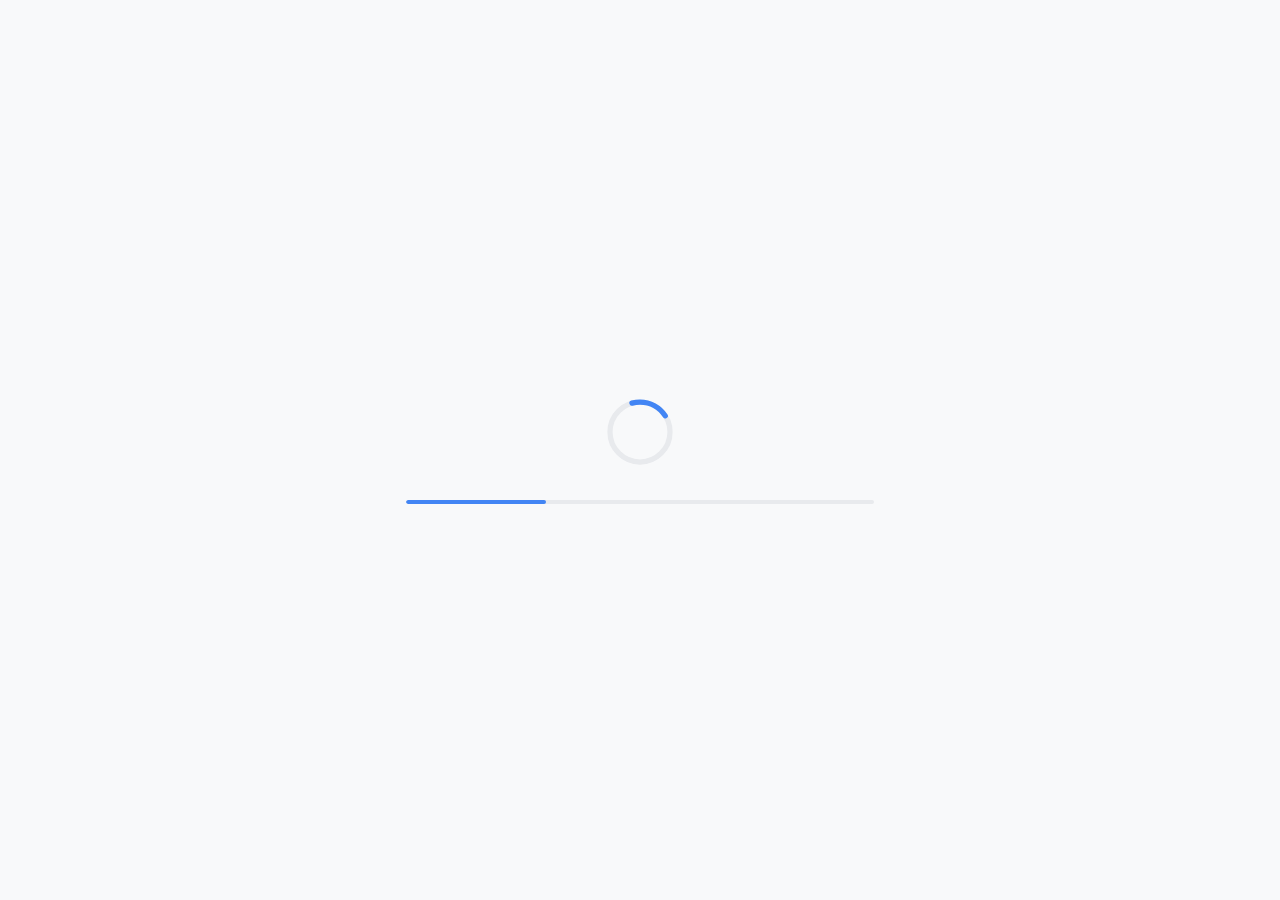
==== commit 2a79f8b7: "Update index.html" ====
--- a/index.html
+++ b/index.html
@@ -1,5 +1,5 @@
 <!DOCTYPE html>
-<html lang="ru" data-theme="light">
+<html lang="en" data-theme="dark">
 <head>
 <meta charset="UTF-8">
 <meta name="viewport" content="width=device-width,initial-scale=1.0,viewport-fit=cover">
@@ -9,10 +9,15 @@
 <link href="https://fonts.googleapis.com/css2?family=Nunito:wght@400;500;600;700;800&display=swap" rel="stylesheet">
 <link rel="stylesheet" href="https://fonts.googleapis.com/css2?family=Material+Symbols+Rounded:opsz,wght,FILL,GRAD@24,400,1,0" />
 <link rel="icon" type="image/png" href="image.png">
+
+<!-- ============================================================ -->
+<!-- ВНИМАНИЕ: файл style.css НЕ был предоставлен.                -->
+<!-- Вставьте сюда содержимое вашего style.css.                   -->
+<!-- ============================================================ -->
 <link rel="stylesheet" href="style.css">
-
 </head>
 <body>
+
 <!-- OFFLINE -->
 <div id="offlineOverlay">
   <div class="offline-card">
@@ -80,6 +85,7 @@
   <symbol id="icon-sliders" viewBox="0 0 24 24"><line x1="4" y1="21" x2="4" y2="14"/><line x1="4" y1="10" x2="4" y2="3"/><line x1="12" y1="21" x2="12" y2="12"/><line x1="12" y1="8" x2="12" y2="3"/><line x1="20" y1="21" x2="20" y2="16"/><line x1="20" y1="12" x2="20" y2="3"/><line x1="1" y1="14" x2="7" y2="14"/><line x1="9" y1="8" x2="15" y2="8"/><line x1="17" y1="16" x2="23" y2="16"/></symbol>
   <symbol id="icon-refresh" viewBox="0 0 24 24"><path d="M21 3.5v5h-5"/><path d="M20.5 14a8.5 8.5 0 1 1-.5-6.5L21 8.5"/></symbol>
   <symbol id="icon-sun" viewBox="0 0 24 24"><circle cx="12" cy="12" r="4"/><path d="M12 2v2m0 16v2M4.93 4.93l1.41 1.41m11.32 11.32l1.41 1.41M2 12h2m16 0h2M6.34 17.66l-1.41 1.41M19.07 4.93l-1.41 1.41" stroke-linecap="round"/></symbol>
+  <symbol id="icon-moon" viewBox="0 0 24 24"><path d="M21 12.8A9 9 0 1 1 11.2 3a7 7 0 0 0 9.8 9.8z"/></symbol>
   <symbol id="icon-palm" viewBox="0 0 24 24"><path d="M12 22V10m0 0c0-4.4-3.6-8-8-8 0 4.4 3.6 8 8 8zm0 0c0-4.4 3.6-8 8-8 0 4.4-3.6 8-8 8z" stroke-linecap="round"/></symbol>
   <symbol id="icon-megaphone" viewBox="0 0 24 24"><path d="M3 11l18-5v12L3 14v-3z"/><path d="M11.6 16.8a3 3 0 1 1-5.8-1.6" stroke-linecap="round"/></symbol>
   <symbol id="nc-icon-person" viewBox="0 0 24 24"><circle cx="12" cy="8" r="3.5"/><path d="M5 20c.5-3.5 3-5.5 7-5.5s6.5 2 7 5.5" stroke-linecap="round"/></symbol>
@@ -98,99 +104,100 @@
 
 <!-- AUTH -->
 <div id="authView" class="hidden">
-  <div class="app-container auth-shell">
-    <header class="auth-brandbar">
-      <span class="auth-brand">NovaClass You</span>
-      <div class="auth-language-wrap" id="authLanguageWrap">
-        <button class="auth-language-trigger" id="authLanguageTrigger" type="button" aria-haspopup="menu" aria-controls="authLanguageMenu" aria-expanded="false" aria-label="Choose language">
-          <svg class="ui-icon" aria-hidden="true"><use href="#icon-globe"></use></svg>
-          <span id="authLanguageName">English</span>
-          <svg class="ui-icon auth-language-chevron" aria-hidden="true"><use href="#nc-icon-chevron"></use></svg>
+  <div class="auth-layout auth-intro" id="authLayout">
+    <header class="auth-container auth-top" id="authTop">
+      <div class="auth-brand-title auth-text" id="authBrandTitle">NovaClass • Login</div>
+      <div class="auth-controls" role="group" aria-label="Language and theme">
+        <div class="auth-lang-wrap" id="authLanguageWrap">
+          <button class="auth-ctl auth-ctl-lang" id="authLanguageTrigger" type="button" aria-haspopup="menu" aria-controls="authLanguageMenu" aria-expanded="false">
+            <svg class="auth-ctl-icon" aria-hidden="true"><use href="#icon-globe"></use></svg>
+            <span class="auth-ctl-label auth-text" id="authLanguageName">English</span>
+          </button>
+          <div class="auth-language-menu" id="authLanguageMenu" role="menu" aria-label="Language">
+            <button type="button" role="menuitemradio" data-auth-lang="en" aria-checked="true">English</button>
+            <button type="button" role="menuitemradio" data-auth-lang="kz" aria-checked="false">Қазақша</button>
+            <button type="button" role="menuitemradio" data-auth-lang="ru" aria-checked="false">Русский</button>
+          </div>
+        </div>
+        <button class="auth-ctl auth-ctl-theme" id="authThemeToggle" type="button" aria-label="Toggle theme">
+          <span class="auth-theme-icons" aria-hidden="true">
+            <svg class="auth-ctl-icon icon-sun"><use href="#icon-sun"></use></svg>
+            <svg class="auth-ctl-icon icon-moon"><use href="#icon-moon"></use></svg>
+          </span>
+          <span class="auth-ctl-label auth-theme-text auth-text" id="authThemeText">Dark theme</span>
         </button>
-        <div class="auth-language-menu" id="authLanguageMenu" role="menu" aria-label="Language">
-          <button type="button" role="menuitemradio" data-auth-lang="en">English</button>
-          <button type="button" role="menuitemradio" data-auth-lang="ru">Русский</button>
-          <button type="button" role="menuitemradio" data-auth-lang="kz">Қазақша</button>
-        </div>
       </div>
     </header>
-    <section class="auth-card" id="authCard">
-      <header class="top-header">
-        <h1 id="pageTitle">Login</h1>
-        <div class="divider-line"></div>
-      </header>
-      <main class="form-container">
+
+    <div class="auth-card-wrap" id="authCardWrap">
+      <section class="auth-container auth-middle" id="authMiddle">
+        <div class="auth-form-head desktop-only">
+          <h1 class="auth-form-title auth-text" id="pageTitle">Login</h1>
+          <div class="auth-divider"></div>
+        </div>
+
         <div class="forms-wrap" id="formsWrap">
           <div class="slider-track" id="track" data-active="login">
             <div class="slide-pane" data-pane="login" id="loginForm">
-              <div class="m3-field" id="loginUserField">
-                <span class="outer-label" data-auth-text="enterLogin">Enter your login</span>
+              <div class="m3-field">
                 <div class="input-wrapper">
-                  <svg class="ui-icon input-icon" aria-hidden="true"><use href="#nc-icon-person"></use></svg>
-                  <input type="text" id="loginEmail" placeholder=" ">
-                  <label class="floating-label" data-auth-text="login">Login</label>
-                </div>
-              </div>
-              <div class="m3-field" id="loginPassField">
-                <span class="outer-label" data-auth-text="enterPassword">Enter your password</span>
+                  <input type="text" id="loginEmail" placeholder=" " autocomplete="username" spellcheck="false">
+                  <label class="floating-label" for="loginEmail" data-auth-text="login">Login</label>
+                </div>
+              </div>
+              <div class="m3-field">
+                <div class="input-wrapper has-toggle">
+                  <input type="password" id="loginPass" placeholder=" " autocomplete="current-password">
+                  <label class="floating-label" for="loginPass" data-auth-text="password">Password</label>
+                  <button class="pass-icon" type="button" data-pass-target="loginPass" aria-label="Toggle password visibility" tabindex="-1">
+                    <svg class="pass-eye-icon" viewBox="0 0 24 24" aria-hidden="true"><path d="M2 12s3.5-6 10-6 10 6 10 6-3.5 6-10 6-10-6-10-6Z"/><circle cx="12" cy="12" r="3"/></svg>
+                  </button>
+                </div>
+              </div>
+            </div>
+
+            <div class="slide-pane" data-pane="reg" id="regForm">
+              <div class="m3-field">
                 <div class="input-wrapper">
-                  <svg class="ui-icon input-icon" aria-hidden="true"><use href="#nc-icon-lock"></use></svg>
-                  <input type="password" id="loginPass" placeholder=" ">
-                  <label class="floating-label" data-auth-text="password">Password</label>
-                  <button class="pass-icon" type="button" aria-label="Toggle password visibility" title="Toggle password visibility" onclick="togglePass('loginPass')"><svg class="pass-eye-icon" viewBox="0 0 24 24" aria-hidden="true"><path d="M2.5 12c2.4-3.8 5.6-5.8 9.5-5.8s7.1 2 9.5 5.8"/><path d="M5.2 14.2c1.9 2.2 4.2 3.4 6.8 3.4s4.9-1.2 6.8-3.4"/><circle cx="12" cy="12" r="2.3"/></svg></button>
-                </div>
-              </div>
-            </div>
-            <div class="slide-pane" data-pane="reg" id="regForm">
-              <div class="m3-field" id="regNameField">
-                <span class="outer-label" data-auth-text="enterFullName">Enter your first and last name</span>
+                  <input type="text" id="regName" placeholder=" " autocomplete="name">
+                  <label class="floating-label" for="regName" data-auth-text="fullName">Full name</label>
+                </div>
+              </div>
+              <div class="m3-field">
                 <div class="input-wrapper">
-                  <svg class="ui-icon input-icon" aria-hidden="true"><use href="#nc-icon-name"></use></svg>
-                  <input type="text" id="regName" placeholder=" ">
-                  <label class="floating-label" data-auth-text="fullName">Full name</label>
-                </div>
-              </div>
-              <div class="m3-field" id="regUserField">
-                <span class="outer-label" data-auth-text="enterLogin">Enter your login</span>
-                <div class="input-wrapper">
-                  <svg class="ui-icon input-icon" aria-hidden="true"><use href="#nc-icon-person"></use></svg>
-                  <input type="text" id="regEmail" placeholder=" ">
-                  <label class="floating-label" data-auth-text="login">Login</label>
-                </div>
-              </div>
-              <div class="m3-field" id="regPassField">
-                <span class="outer-label" data-auth-text="enterPassword">Enter your password</span>
-                <div class="input-wrapper">
-                  <svg class="ui-icon input-icon" aria-hidden="true"><use href="#nc-icon-lock"></use></svg>
-                  <input type="password" id="regPass" placeholder=" ">
-                  <label class="floating-label" data-auth-text="password">Password</label>
-                  <button class="pass-icon" type="button" aria-label="Toggle password visibility" title="Toggle password visibility" onclick="togglePass('regPass')"><svg class="pass-eye-icon" viewBox="0 0 24 24" aria-hidden="true"><path d="M2.5 12c2.4-3.8 5.6-5.8 9.5-5.8s7.1 2 9.5 5.8"/><path d="M5.2 14.2c1.9 2.2 4.2 3.4 6.8 3.4s4.9-1.2 6.8-3.4"/><circle cx="12" cy="12" r="2.3"/></svg></button>
-                </div>
-              </div>
-              <div class="m3-field" id="regPass2Field">
-                <span class="outer-label" data-auth-text="repeatPassword">Repeat your password</span>
-                <div class="input-wrapper">
-                  <svg class="ui-icon input-icon" aria-hidden="true"><use href="#nc-icon-repeat-lock"></use></svg>
-                  <input type="password" id="regPass2" placeholder=" ">
-                  <label class="floating-label" data-auth-text="repeatPasswordShort">Repeat password</label>
-                  <button class="pass-icon" type="button" aria-label="Toggle password visibility" title="Toggle password visibility" onclick="togglePass('regPass2')"><svg class="pass-eye-icon" viewBox="0 0 24 24" aria-hidden="true"><path d="M2.5 12c2.4-3.8 5.6-5.8 9.5-5.8s7.1 2 9.5 5.8"/><path d="M5.2 14.2c1.9 2.2 4.2 3.4 6.8 3.4s4.9-1.2 6.8-3.4"/><circle cx="12" cy="12" r="2.3"/></svg></button>
+                  <input type="text" id="regEmail" placeholder=" " autocomplete="username" spellcheck="false">
+                  <label class="floating-label" for="regEmail" data-auth-text="login">Login</label>
+                </div>
+              </div>
+              <div class="m3-field">
+                <div class="input-wrapper has-toggle">
+                  <input type="password" id="regPass" placeholder=" " autocomplete="new-password">
+                  <label class="floating-label" for="regPass" data-auth-text="password">Password</label>
+                  <button class="pass-icon" type="button" data-pass-target="regPass" aria-label="Toggle password visibility" tabindex="-1">
+                    <svg class="pass-eye-icon" viewBox="0 0 24 24" aria-hidden="true"><path d="M2 12s3.5-6 10-6 10 6 10 6-3.5 6-10 6-10-6-10-6Z"/><circle cx="12" cy="12" r="3"/></svg>
+                  </button>
                 </div>
               </div>
             </div>
           </div>
         </div>
-        <div class="error-text" id="errBox">Error</div>
-      </main>
-      <footer class="bottom-section">
-        <div class="divider-line"></div>
+
+        <div class="error-text" id="errBox" aria-live="polite">Error</div>
+        <div class="auth-form-foot desktop-only">
+          <div class="auth-divider"></div>
+        </div>
+      </section>
+
+      <footer class="auth-container auth-bottom" id="authBottom">
         <div class="bottom-buttons" id="bottomButtons">
-          <button class="m3-btn btn-login active" id="loginBtn" type="button" aria-pressed="true"><span class="btn-text">Login</span></button>
-          <button class="m3-btn btn-register" id="btnRegister" type="button" aria-pressed="false"><span class="btn-text">Register</span></button>
+          <button class="m3-btn active" id="loginBtn" type="button" aria-pressed="true"><span class="btn-text">Login</span></button>
+          <button class="m3-btn" id="btnRegister" type="button" aria-pressed="false"><span class="btn-text">Register</span></button>
         </div>
       </footer>
-    </section>
+    </div>
   </div>
 </div>
+
 
 <!-- APP -->
 <div id="appView" class="hidden">
@@ -324,6 +331,13 @@
 </div>
 
 <div id="toast"></div>
-<script src="script.js" defer></script>
+
+<!-- ============================================================ -->
+<!-- ВНИМАНИЕ: script.js обрезан в предоставленном фрагменте      -->
+<!-- (обрывается на строке `if(isCreatorEmail(u.email))u`).       -->
+<!-- Ниже — всё, что было прислано. Приложение не запустится      -->
+<!-- без полной версии скрипта.                                   -->
+<!-- ============================================================ -->
+<script src="script.js"></script>
 </body>
 </html>
--- a/style.css
+++ b/style.css
@@ -22,9 +22,9 @@
   /* Primary Colors */
   --p:#4285F4; 
   --p-ink:#4285F4; 
-  --onp:#000000;
-  --pc:#D8E6FF; 
-  --onpc:#174EA6;
+  --onp:#FFFFFF;
+  --pc:#4285F4; 
+  --onpc:#FFFFFF;
   --sc:#F1F3F4; 
   --onsc:#174EA6;
   
@@ -60,9 +60,9 @@
   
   --p:#4285F4; 
   --p-ink:#4285F4; 
-  --onp:#000000;
-  --pc:#1E3A5F; 
-  --onpc:#D8E6FF;
+  --onp:#FFFFFF;
+  --pc:#4285F4; 
+  --onpc:#FFFFFF;
   --sc:#1E1F20; 
   --onsc:#8AB4F8;
 
@@ -76,7 +76,7 @@
 
 body{font-family:'Nunito',sans-serif;background-color:var(--bg);color:var(--text-main);height:100vh;height:100dvh;display:flex;flex-direction:column;overflow:hidden;transition:background .3s var(--e),color .3s var(--e)}
 button,input,textarea,select{font-family:inherit}
-button:focus-visible,a:focus-visible,[role=button]:focus-visible{outline:3px solid rgba(66,133,244,.32);outline-offset:2px}
+button:focus-visible,a:focus-visible,[role=button]:focus-visible{outline:3px solid color-mix(in srgb,var(--p) 32%,transparent);outline-offset:2px}
 .hidden{display:none!important}
 .btn{display:inline-flex;align-items:center;justify-content:center;gap:8px;min-height:44px;margin:0;padding:12px 20px;border:1px solid transparent;border-radius:var(--rp);background:var(--p);color:var(--onp);font-family:inherit;font-size:14px;font-weight:700;line-height:1.2;text-align:center;cursor:pointer;transition:background .2s var(--e),border-color .2s var(--e),box-shadow .2s var(--e),transform .2s var(--sp)}
 .btn:hover{background:var(--p-ink);box-shadow:var(--shadow-sm)}
@@ -88,87 +88,83 @@
 /* =========================================
    AUTH SCREEN (NovaClass You)
    ========================================= */
-#authView { position:fixed;inset:0;display:flex;align-items:center;justify-content:center;width:100%;height:100vh;height:100dvh;min-height:0;z-index:10;background:#FFFFFF;color:#000000;overflow-y:auto; }
-#authView .app-container { display:flex;flex-direction:column;width:min(100%,480px);height:auto;min-height:100%;margin:0 auto;padding:clamp(24px,6vw,36px);position:relative;background:#FFFFFF; }
-#authView .top-header { text-align:center;padding-top:clamp(8px,2vh,18px); }
-#authView .top-header h1 { font-family:inherit;font-size:clamp(24px,6vw,30px);font-weight:800;color:#000000;letter-spacing:-.4px;margin-bottom:16px;animation:fadeUp .4s var(--ease-standard) both; }
-#authView .top-header h1 span { color:#4285F4;padding:0 3px; }
-#authView .divider-line { width:100%;height:1px;background-color:#E8EAED; }
-#authView .form-container { flex:1;display:flex;flex-direction:column;justify-content:flex-start;padding:clamp(28px,7vh,60px) 0 24px;position:relative; }
-
-/* Slider Mechanics */
-.forms-wrap { position: relative; overflow: hidden; height: 0; transition: height 0.4s var(--sp-soft); width: 100%; }
-.slider-track { display: flex; width: 200%; transition: transform 0.4s var(--ease-spring); align-items: flex-start; }
-.slider-track[data-active="reg"] { transform: translateX(-50%); }
-#authView .slide-pane { width:50%;flex-shrink:0;padding:0 4px;display:flex;flex-direction:column;gap:18px; }
-
-#authView .m3-field { display:flex;flex-direction:column;width:100%;position:relative; }
+#authView{position:fixed;inset:0;display:flex;align-items:center;justify-content:center;width:100%;height:100vh;height:100dvh;min-height:0;z-index:10;background:var(--bg);color:#202124;overflow-y:auto;padding:24px}
+#authView .app-container.auth-shell{display:flex;flex-direction:column;gap:14px;width:min(100%,480px);height:auto;min-height:0;margin:auto;padding:16px;position:relative;background:#fff;border:1px solid rgba(60,64,67,.06);border-radius:30px;box-shadow:0 12px 40px rgba(32,33,36,.1);animation:authShellEnter .42s var(--ease-standard) both}
+.auth-brandbar{min-height:48px;display:flex;align-items:center;justify-content:space-between;gap:12px;padding:0 4px 0 10px}
+.auth-brand{font-size:16px;font-weight:800;letter-spacing:-.2px;color:#202124}
+.auth-language-wrap{position:relative;z-index:5}
+.auth-language-trigger{display:inline-flex;align-items:center;gap:8px;min-height:40px;padding:0 12px;border:1px solid #E8EAED;border-radius:999px;background:#fff;color:#3C4043;font-size:13px;font-weight:700;cursor:pointer;transition:background .18s ease,border-color .18s ease}
+.auth-language-trigger:hover{background:#F8F9FA;border-color:#DADCE0}
+.auth-language-trigger>.ui-icon{width:17px;height:17px;color:#5F6368}
+.auth-language-chevron{width:18px;height:18px;color:#5F6368;transition:transform .18s ease}
+.auth-language-wrap.open .auth-language-chevron{transform:rotate(180deg)}
+.auth-language-menu{position:absolute;top:calc(100% + 8px);right:0;width:160px;padding:6px;border:1px solid #E8EAED;border-radius:16px;background:#fff;box-shadow:0 8px 24px rgba(32,33,36,.14);opacity:0;visibility:hidden;transform:translateY(-4px);transition:opacity .16s ease,transform .16s ease,visibility .16s}
+.auth-language-wrap.open .auth-language-menu{opacity:1;visibility:visible;transform:translateY(0)}
+.auth-language-menu button{display:flex;align-items:center;width:100%;min-height:38px;padding:0 10px;border:0;border-radius:11px;background:transparent;color:#3C4043;text-align:left;font-family:inherit;font-size:13px;font-weight:600;cursor:pointer}
+.auth-language-menu button:hover,.auth-language-menu button[aria-checked=true]{background:#EAF1FE;color:#174EA6}
+.auth-card{display:flex;flex-direction:column;min-width:0;padding:clamp(22px,6vw,34px);background:#FAFBFC;border:1px solid #F0F1F2;border-radius:24px;transition:opacity .16s ease,transform .16s ease}
+.auth-card.is-exiting{opacity:0;transform:translateY(8px);pointer-events:none}
+#authView .top-header{text-align:left;padding:0}
+#authView .top-header h1{font-family:inherit;font-size:clamp(25px,6vw,30px);font-weight:800;color:#202124;letter-spacing:-.5px;margin-bottom:20px}
+#authView .divider-line{width:100%;height:1px;background-color:#E8EAED}
+#authView .form-container{display:flex;flex-direction:column;justify-content:flex-start;padding:28px 0 20px;position:relative}
+
+.forms-wrap{position:relative;overflow:hidden;height:auto;transition:height .18s ease;width:100%}
+.slider-track{display:block;width:100%;transition:none;align-items:flex-start}
+.slider-track .slide-pane{display:none;width:100%;padding:0 1px;flex-direction:column;gap:17px}
+.slider-track[data-active=login] .slide-pane[data-pane=login],.slider-track[data-active=reg] .slide-pane[data-pane=reg]{display:flex}
+
+#authView .m3-field{display:flex;flex-direction:column;width:100%;position:relative}
 .m3-field.error-shake { animation: shake 0.4s var(--ease-standard); }
-#authView .outer-label { font-size:14px;font-weight:700;color:#202124;margin-bottom:8px;padding-left:4px;transition:opacity .2s var(--ease-standard),transform .2s var(--ease-standard); }
+#authView .outer-label { font-size:13px;font-weight:700;color:#5F6368;margin-bottom:8px;padding-left:4px;transition:opacity .2s var(--ease-standard),transform .2s var(--ease-standard); }
 #authView .m3-field:focus-within .outer-label,#authView .m3-field.has-value .outer-label { opacity:0;transform:translateY(-8px);pointer-events:none; }
 #authView .input-wrapper { position:relative;width:100%;height:56px; }
-.input-icon { position: absolute; left: 16px; top: 50%; transform: translateY(-50%); font-size: 24px; color: var(--text-sub); pointer-events: none; z-index: 2; display: flex; align-items: center; justify-content: center; }
-#authView .input-wrapper input { width:100%;height:100%;padding:0 48px 0 52px;background:#FFFFFF;border:1px solid #747775;border-radius:16px;font-family:inherit;font-size:16px;font-weight:600;color:#000000;outline:none;transition:border-color .2s var(--ease-standard),border-width .2s var(--ease-standard),box-shadow .2s var(--ease-standard); }
-#authView .input-wrapper input:focus { border:2px solid #4285F4;padding:0 47px 0 51px;box-shadow:0 0 0 3px rgba(66,133,244,.12); }
+.input-icon { position: absolute; left: 16px; top: 50%; transform: translateY(-50%); width:21px;height:21px;color:var(--text-sub);pointer-events:none;z-index:2;display:flex;align-items:center;justify-content:center; }
+#authView .input-icon.ui-icon{width:20px;height:20px;stroke-width:1.7}
+#authView .input-wrapper input { width:100%;height:100%;padding:0 48px 0 52px;background:#FFFFFF;border:1px solid #DADCE0;border-radius:15px;font-family:inherit;font-size:16px;font-weight:600;color:#202124;outline:none;transition:border-color .2s var(--ease-standard),border-width .2s var(--ease-standard),box-shadow .2s var(--ease-standard); }
+#authView .input-wrapper input:focus { border:2px solid var(--p);padding:0 47px 0 51px;box-shadow:0 0 0 3px color-mix(in srgb,var(--p) 12%,transparent); }
 #authView .input-icon { color:#5F6368; }
-#authView .floating-label { background:#FFFFFF; }
+#authView .floating-label { background:#fff; }
 .m3-field.error input { border-color: var(--error) !important; }
 .floating-label { position: absolute; top: 50%; left: 52px; transform: translateY(-50%); font-size: 16px; font-weight: 400; color: var(--text-sub); background: transparent; padding: 0 4px; pointer-events: none; transition: all 0.2s var(--ease-standard); z-index: 1; white-space: nowrap; }
 #authView .input-wrapper input:focus ~ .floating-label,
 #authView .input-wrapper input:not(:placeholder-shown) ~ .floating-label,
 #authView .m3-field:focus-within .floating-label,
-#authView .m3-field.has-value .floating-label { top:0;left:12px;font-size:12px;font-weight:600;color:var(--primary);background:#FFFFFF;transform:translateY(-50%) scale(1); }
+#authView .m3-field.has-value .floating-label { top:0;left:12px;font-size:12px;font-weight:600;color:var(--primary);background:#fff;transform:translateY(-50%) scale(1); }
 .m3-field.error .floating-label { color: var(--error) !important; }
 
-.pass-icon { position: absolute; right: 12px; top: 50%; transform: translateY(-50%); font-size: 24px; color: var(--text-sub); cursor: pointer; background: none; border: none; padding: 4px; display: none; z-index: 2; font-family: 'Material Symbols Rounded'; }
+.pass-icon { position: absolute; right: 12px; top: 50%; transform: translateY(-50%); width: 36px; height: 36px; display: none; align-items: center; justify-content: center; padding: 6px; border: 0; background: none; color: var(--text-sub); cursor: pointer; z-index: 2; }
+.pass-eye-icon { width: 24px; height: 24px; fill: none; stroke: currentColor; stroke-width: 1.8; stroke-linecap: round; stroke-linejoin: round; }
 .input-wrapper input:not(:placeholder-shown) ~ .pass-icon { display: block; }
 #authView .m3-field.has-value .pass-icon { display:block; }
 .error-text { font-size: 12px; font-weight: 500; color: var(--error); text-align: center; height: 20px; margin-top: 16px; opacity: 0; transform: translateY(10px); transition: all 0.3s var(--ease-standard); }
 .error-text.show { opacity: 1; transform: translateY(0); }
 
-/* ОБНОВЛЕННЫЕ КНОПКИ (Morphing Buttons) */
-.bottom-section { display: flex; flex-direction: column; gap: 16px; padding-bottom: max(16px, env(safe-area-inset-bottom, 16px)); }
-#authView .bottom-section { gap:16px;padding-bottom:max(16px,env(safe-area-inset-bottom,16px));margin-top:auto; }
-#authView .bottom-buttons { display:flex;gap:14px;width:100%;height:66px;padding:0;background:transparent;border:0;border-radius:0;transition:gap .3s var(--sp-soft); }
-#authView .bottom-buttons.merged { gap:0; }
-
-#authView .m3-btn { 
-  flex:1;min-width:0;height:100%;border:1px solid #4285F4;border-radius:999px;background:#4285F4;color:#000000;
-  font-family:inherit;font-size:15px;font-weight:800;cursor:pointer;
-  display: inline-flex; align-items: center; justify-content: center; position: relative; 
-  overflow: hidden; white-space: nowrap;
-  transition:flex .3s var(--ease-standard),width .3s var(--ease-standard),border-radius .3s var(--ease-standard),background .2s var(--ease-standard),color .2s var(--ease-standard),box-shadow .2s var(--ease-standard),transform .2s var(--ease-standard);
-}
-#authView .m3-btn .btn-text {
-  transition: transform 0.3s var(--ease-spring), opacity 0.3s var(--ease-standard);
-}
-#authView .m3-btn:hover { background:#4285F4;border-color:#4285F4;box-shadow:0 2px 6px rgba(66,133,244,.24); }
-#authView .m3-btn:focus-visible { outline:3px solid rgba(66,133,244,.32);outline-offset:3px;z-index:1; }
-
-/* Начальные скругления (Две кнопки) */
-#authView .btn-login { border-radius:50px 13px 13px 50px; }
-#authView .btn-register { border-radius:13px 50px 50px 13px; }
-
-/* Состояние объединения */
-#authView .bottom-buttons.merged .m3-btn:not(.active) {
-  flex:0 0 0;width:0;min-width:0;padding:0;margin:0;border-width:0;opacity:0;transform:scale(.8);pointer-events:none;
-}
-#authView .bottom-buttons.merged .m3-btn.active {
-  flex:1;width:100%;border:1px solid #4285F4;border-radius:50px;background:#4285F4;color:#000000;box-shadow:none;
-}
-#authView .bottom-buttons.merged .m3-btn.active .btn-text {
-  transform: scale(1.02);
-}
-#authView .m3-btn:active { transform:scale(.98); }
+#authView .bottom-section{display:flex;flex-direction:column;gap:18px;padding-bottom:max(4px,env(safe-area-inset-bottom,4px))}
+#authView .bottom-buttons{display:flex;gap:12px;width:100%;min-height:52px;padding:0;background:transparent;border:0}
+#authView .m3-btn{flex:1;min-width:0;min-height:52px;padding:0 14px;border:1px solid #DADCE0;border-radius:999px;background:#fff;color:#3C4043;font-family:inherit;font-size:14px;font-weight:800;cursor:pointer;display:inline-flex;align-items:center;justify-content:center;position:relative;overflow:hidden;white-space:nowrap;transition:background .18s ease,border-color .18s ease,color .18s ease,box-shadow .18s ease,transform .18s ease}
+#authView .m3-btn .btn-text{transition:opacity .16s ease}
+#authView .m3-btn:hover{background:#F3F6FC;border-color:#C8D7F2}
+#authView .m3-btn.active{background:#4285F4;border-color:#4285F4;color:#fff;box-shadow:0 3px 8px rgba(66,133,244,.18)}
+#authView .m3-btn:focus-visible { outline:3px solid color-mix(in srgb,var(--p) 32%,transparent);outline-offset:3px;z-index:1; }
+#authView .m3-btn:active{transform:scale(.98)}
 #authView .error-text { color:#B3261E; }
 
-@media(max-height:620px){
-  #authView .app-container{min-height:100%;padding-top:16px;padding-bottom:max(12px,env(safe-area-inset-bottom,12px))}
-  #authView .top-header{padding-top:8px}
-  #authView .form-container{padding:24px 0 16px}
-  #authView .slide-pane{gap:12px}
-  #authView .input-wrapper{height:52px}
-}
+.auth-card.is-entering .top-header h1{animation:authElementIn .3s ease .08s both}
+.auth-card.is-entering .top-header .divider-line{animation:authElementIn .28s ease .14s both}
+.auth-card.is-entering .slide-pane[data-pane=login] .m3-field:nth-child(1),
+.auth-card.is-entering .slide-pane[data-pane=reg] .m3-field:nth-child(1){animation:authElementIn .3s ease .18s both}
+.auth-card.is-entering .slide-pane[data-pane=login] .m3-field:nth-child(2),
+.auth-card.is-entering .slide-pane[data-pane=reg] .m3-field:nth-child(2){animation:authElementIn .3s ease .24s both}
+.auth-card.is-entering .slide-pane[data-pane=reg] .m3-field:nth-child(3){animation:authElementIn .3s ease .3s both}
+.auth-card.is-entering .slide-pane[data-pane=reg] .m3-field:nth-child(4){animation:authElementIn .3s ease .36s both}
+.auth-card.is-entering .error-text{animation:authElementIn .3s ease .4s both}
+.auth-card.is-entering .bottom-section{animation:authElementIn .3s ease .42s both}
+@keyframes authShellEnter{from{opacity:0;transform:translateY(10px)}to{opacity:1;transform:translateY(0)}}
+@keyframes authElementIn{from{opacity:0;transform:translateY(7px)}to{opacity:1;transform:translateY(0)}}
+@media(max-width:520px){#authView{padding:14px}.auth-shell{gap:12px}.auth-card{padding:24px 20px;border-radius:21px}}
+@media(max-height:660px){#authView{align-items:flex-start;padding-top:12px;padding-bottom:12px}.auth-card{padding-top:20px;padding-bottom:18px}#authView .form-container{padding:20px 0 14px}.slider-track .slide-pane{gap:12px}#authView .input-wrapper{height:52px}}
+@media(prefers-reduced-motion:reduce){.auth-shell,.auth-card.is-entering *{animation:none!important;transition:none!important}}
 
 /* Ripple Effect */
 .ripple { position: absolute; border-radius: 50%; background: rgba(255,255,255,0.3); width: 20px; height: 20px; margin-left: -10px; margin-top: -10px; animation: rippleAnim 0.6s ease-out forwards; pointer-events: none; }
@@ -180,7 +176,7 @@
 /* =========================================
    MATERIAL YOU APP LAYOUT
    ========================================= */
-.ui-icon{width:26px;height:26px;fill:none;stroke:currentColor;stroke-width:2;stroke-linecap:round;stroke-linejoin:round;display:inline-flex;align-items:center;justify-content:center;flex-shrink:0;user-select:none;line-height:1}
+.ui-icon{width:26px;height:26px;fill:none;stroke:currentColor;stroke-width:1.7;stroke-linecap:round;stroke-linejoin:round;display:inline-flex;align-items:center;justify-content:center;flex-shrink:0;user-select:none;line-height:1}
 .ui-icon.sm{width:20px;height:20px}.ui-icon.lg{width:32px;height:32px}
 .role-badge{display:inline-block;padding:4px 12px;border-radius:var(--rb);font-size:10px;font-weight:800;text-transform:uppercase;letter-spacing:.4px;line-height:1.4}
 .role-badge.student{background:var(--sc);color:var(--onsc)}
@@ -204,10 +200,17 @@
 /* M3 LOADER */
 #loader{position:fixed;inset:0;z-index:100000;background:var(--bg);display:flex;flex-direction:column;align-items:center;justify-content:center;gap:32px;transition:opacity .35s ease;overflow:hidden;padding:24px}
 #loader.fade-out{opacity:0;pointer-events:none}
-#m3Load { display: flex; align-items: center; justify-content: center; }
-.m3-bar{width:min(240px,70vw);opacity:0;animation:ncFadeIn .55s var(--e) .3s forwards}
-.m3-bar svg{width:100%}
+#m3Load{display:flex;align-items:center;justify-content:center}
+.nc-spinner{display:block;flex:none;transform-origin:50% 50%;animation:ncSpin .9s linear infinite}
+.nc-spinner circle{fill:none;stroke-width:3.5;stroke-linecap:round}
+.nc-spinner .spinner-track{stroke:var(--s3)}
+.nc-spinner .spinner-arc{stroke:var(--p);stroke-dasharray:20 100;stroke-dashoffset:0}
+.m3-bar{width:min(468px,calc(100vw - 64px));opacity:0;animation:ncFadeIn .55s var(--e) .3s forwards}
+.nc-progress-track{width:100%;height:4px;overflow:hidden;border-radius:999px;background:#E8EAED}
+.nc-progress-fill{height:100%;width:0;border-radius:inherit;background:#4285F4;transition:width .14s linear}
 @keyframes ncFadeIn{from{opacity:0}to{opacity:1}}
+@keyframes ncSpin{to{transform:rotate(360deg)}}
+@media(prefers-reduced-motion:reduce){.nc-spinner{animation:none}}
 
 /* Логотип */
 .sb-logo{position:relative;box-shadow:none!important;background:transparent;border-radius:0;width:56px;height:56px;flex-shrink:0;display:flex;align-items:center;justify-content:center;padding:0;margin:0 auto;transition:margin .3s var(--e);color:var(--onpc)}
@@ -257,7 +260,7 @@
 .topbar-add .ui-icon{width:20px;height:20px;stroke:currentColor}
 .burger{display:none;width:48px;height:48px;flex:0 0 48px;border-radius:50%;border:1px solid transparent;background:transparent;color:var(--on);cursor:pointer;flex-direction:column;justify-content:center;align-items:center;gap:5px;padding:0;transition:background .2s var(--e),border-color .2s var(--e)}
 .burger:hover{background:var(--s2)}
-.burger:focus-visible{outline:3px solid rgba(66,133,244,.32);outline-offset:2px}
+.burger:focus-visible{outline:3px solid color-mix(in srgb,var(--p) 32%,transparent);outline-offset:2px}
 .burger span{display:block;width:20px;height:2px;background:currentColor;border-radius:2px;transition:transform .25s var(--sp),opacity .2s var(--e)}
 .burger.open span:nth-child(1){transform:translateY(7px) rotate(45deg)}
 .burger.open span:nth-child(2){opacity:0}
@@ -389,7 +392,7 @@
 .diary-circle{position:relative;width:140px;height:140px;flex-shrink:0;z-index:1}
 .diary-circle svg{width:100%;height:100%;transform:rotate(-90deg)}
 .diary-circle circle{fill:none;stroke-width:12;stroke-linecap:round}
-.dc-bg{stroke:rgba(66,133,244,.15)}
+.dc-bg{stroke:color-mix(in srgb,var(--p) 15%,transparent)}
 .dc-fill{stroke:currentColor;transition:stroke-dasharray .6s var(--e)}
 .dc-inner{position:absolute;inset:0;display:flex;flex-direction:column;align-items:center;justify-content:center;gap:4px}
 .dc-value{font-size:32px;font-weight:800;letter-spacing:-1px}
@@ -542,7 +545,7 @@
 .field{display:flex;flex-direction:column;gap:8px;min-width:0}
 .field>label{font-size:14px;font-weight:700;color:var(--onv)}
 .field>input,.field>textarea,.field>select{display:block;width:100%;min-width:0;min-height:48px;padding:12px 16px;border:1px solid var(--ol);border-radius:12px;background:var(--s1);color:var(--on);font-size:15px;line-height:1.4;outline:none;transition:border-color .2s var(--e),box-shadow .2s var(--e),background .2s var(--e)}
-.field>input:focus,.field>textarea:focus,.field>select:focus{border:2px solid var(--p);padding:11px 15px;box-shadow:0 0 0 3px rgba(66,133,244,.12)}
+.field>input:focus,.field>textarea:focus,.field>select:focus{border:2px solid var(--p);padding:11px 15px;box-shadow:0 0 0 3px color-mix(in srgb,var(--p) 12%,transparent)}
 .field>input:disabled,.field>textarea:disabled,.field>select:disabled{background:var(--s2);color:var(--onv);border-color:var(--s3);opacity:1}
 .modal-body .grid-2{display:grid;grid-template-columns:1fr 1fr;gap:16px}
 .modal-body textarea{min-height:120px;resize:vertical;font-family:inherit}
@@ -689,12 +692,14 @@
 .lang-flag{font-size:28px;flex-shrink:0}
 .lang-name{font-size:15px;font-weight:700;color:var(--on)}
 
-/* M3 Bottom Bar */
-.mobile-bottom{position:fixed;left:50%;transform:translateX(-50%);bottom:16px;height:72px;background:var(--s1);border-radius:36px;box-shadow:var(--shadow);display:none;align-items:center;padding:8px;gap:4px;z-index:45;transition:opacity .3s var(--e),transform .4s var(--sp);width:min(calc(100% - 32px),420px);border:1px solid var(--s3)}
-.mb-item{flex:1;min-width:48px;height:56px;border:none;background:transparent;border-radius:20px;display:inline-flex;align-items:center;justify-content:center;cursor:pointer;color:var(--onv);transition:background .2s var(--e),color .2s var(--e),transform .2s var(--sp);position:relative;overflow:hidden}
-.mb-item .ui-icon{display:block;width:24px;height:24px;flex:0 0 24px;stroke:currentColor;stroke-width:2}
-.mb-item:active{transform:scale(.92)}
-.mb-item.active{background:var(--pc);color:var(--onpc)}
+/* Mobile navigation dock */
+.mobile-bottom{position:fixed;left:50%;transform:translateX(-50%);bottom:max(12px,env(safe-area-inset-bottom));height:64px;background:#ECEFF2;border-radius:16px;box-shadow:0 5px 18px rgba(32,33,36,.12);display:none;align-items:center;padding:6px 8px;gap:4px;z-index:45;transition:opacity .25s ease,transform .25s ease;width:min(calc(100% - 32px),440px);border:1px solid rgba(60,64,67,.06)}
+.mb-item{flex:1;min-width:0;height:50px;border:none;background:transparent;border-radius:14px;display:inline-flex;align-items:center;justify-content:center;cursor:pointer;color:#5F6368;transition:background .18s ease,color .18s ease,transform .18s ease;position:relative;overflow:visible}
+.mb-item .mb-glyph{display:block;width:25px;height:25px;stroke:currentColor;stroke-width:1.65;transition:transform .18s ease}
+.mb-item:active{transform:scale(.94)}
+.mb-item.active{background:#DCE9FF;color:#1A73E8}
+.mb-item.active::before{content:"";position:absolute;top:-6px;left:50%;width:18px;height:3px;border-radius:999px;background:#4285F4;transform:translateX(-50%)}
+.mb-item.active .mb-glyph{transform:scale(1.04);stroke-width:1.8}
 
 #toast{position:fixed;bottom:104px;left:50%;transform:translateX(-50%) translateY(20px);background:var(--on);color:var(--bg);padding:14px 24px;border-radius:var(--rp);font-size:14px;font-weight:700;z-index:100001;opacity:0;transition:all .3s var(--sp);pointer-events:none;max-width:90vw;text-align:center;box-shadow:var(--shadow);display:inline-flex;align-items:center;gap:10px}
 #toast.show{opacity:1;transform:translateX(-50%) translateY(0)}
@@ -873,3 +878,6 @@
   .sidebar:not(:hover):not(.open) .sb-foot{justify-content:center;padding-right:0;padding-left:0}
   .sidebar:not(:hover):not(.open) .sb-user{flex:0 0 auto}
 }
+
+/* Hide the browser-provided password eye; the form uses its own icon. */
+input::-ms-reveal,input::-ms-clear{display:none}
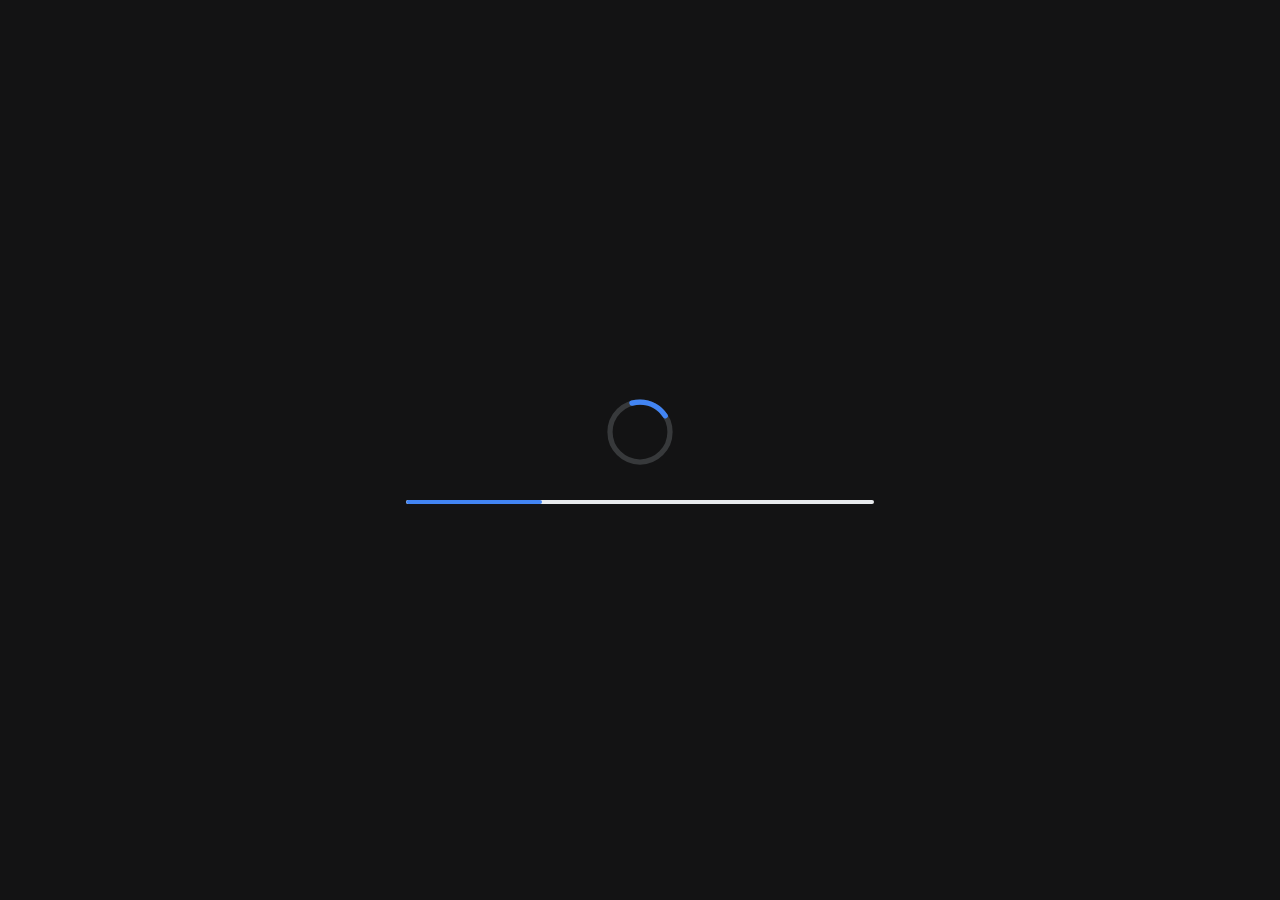
==== commit b2f79f78: "Update index.html" ====
--- a/index.html
+++ b/index.html
@@ -8,7 +8,7 @@
 <link rel="preconnect" href="https://fonts.gstatic.com" crossorigin>
 <link href="https://fonts.googleapis.com/css2?family=Nunito:wght@400;500;600;700;800&display=swap" rel="stylesheet">
 <link rel="stylesheet" href="https://fonts.googleapis.com/css2?family=Material+Symbols+Rounded:opsz,wght,FILL,GRAD@24,400,1,0" />
-<link rel="icon" type="image/png" href="image.png">
+<link rel="icon" type="image/png" href="novaclass.png">
 
 <!-- ============================================================ -->
 <!-- ВНИМАНИЕ: файл style.css НЕ был предоставлен.                -->
@@ -17,6 +17,19 @@
 <link rel="stylesheet" href="style.css">
 </head>
 <body>
+
+<!-- CUSTOM TITLEBAR (desktop app) -->
+<div id="appTitlebar" class="app-titlebar hidden" aria-hidden="true">
+  <div class="app-titlebar-drag" id="appTitlebarDrag">
+    <img class="app-titlebar-icon" src="novaclass.png" alt="" />
+    <span class="app-titlebar-title">NovaClass</span>
+  </div>
+  <div class="app-titlebar-controls">
+    <button class="app-titlebar-btn" id="tbMin" type="button" aria-label="Minimize"><svg viewBox="0 0 24 24"><line x1="5" y1="12" x2="19" y2="12"/></svg></button>
+    <button class="app-titlebar-btn" id="tbMax" type="button" aria-label="Maximize"><svg viewBox="0 0 24 24"><rect x="5" y="5" width="14" height="14" rx="2"/></svg></button>
+    <button class="app-titlebar-btn danger" id="tbClose" type="button" aria-label="Close"><svg viewBox="0 0 24 24"><line x1="6" y1="6" x2="18" y2="18"/><line x1="18" y1="6" x2="6" y2="18"/></svg></button>
+  </div>
+</div>
 
 <!-- OFFLINE -->
 <div id="offlineOverlay">
@@ -34,7 +47,7 @@
 </div>
 
 <!-- LOADER -->
-<div id="loader">
+<div id="loader" class="hidden">
   <div id="m3Load"></div>
   <div class="m3-bar" id="m3Bar"></div>
 </div>
@@ -204,15 +217,21 @@
   <div class="app-layout">
     <div class="mobile-sidebar-backdrop" id="mobileSbBackdrop"></div>
     <aside class="sidebar" id="sidebar">
-      <div class="sb-head">
+      <div class="sb-brand">
         <div class="sb-logo">
-          <img src="image.png" alt="">
-        </div>
-        <div class="sb-name">NovaClass You</div>
-      </div>
-      <div class="menu" id="menuBox"></div>
+          <img src="novaclass.png" alt="">
+        </div>
+        <div class="sb-brand-text">NovaClass</div>
+      </div>
+      <div class="sb-divider"></div>
+      <div class="menu" id="menuBox">
+        <div class="menu-indicator" id="menuIndicator"></div>
+      </div>
+      <div class="sb-divider-bottom"></div>
       <div class="sb-foot">
-        <div class="sb-user"><div class="sb-ava" data-user-ava>П</div><div class="sb-info"><div class="sb-name-u" data-user-name>Пользователь</div><div class="sb-role"><span class="role-badge student" data-user-role>Ученик</span></div></div></div>
+        <div class="sb-ava" data-user-ava>П</div>
+        <div class="sb-user-name" data-user-name>С. Максим</div>
+        <button class="sb-settings" data-settings title="Настройки"><svg class="ui-icon"><use href="#icon-settings"></use></svg></button>
         <button class="sb-logout" data-logout title="Выйти"><svg class="ui-icon"><use href="#icon-logout"></use></svg></button>
       </div>
     </aside>
@@ -224,12 +243,28 @@
           <button class="topbar-add hidden" id="topbarAddBtn"><svg class="ui-icon"><use href="#icon-plus"></use></svg> <span class="txt" data-i18n="add">Добавить</span></button>
           <div class="user-menu-wrap" id="userMenuWrap">
             <button class="topbar-chip" id="userChip" type="button"><div class="user-ava" data-user-ava>П</div><span class="user-name" data-user-name>Пользователь</span><svg class="ui-icon chip-arrow"><use href="#icon-more-v"></use></svg></button>
-            <div class="user-dropdown" id="userDropdown">
-              <div class="ud-head"><div class="ud-ava" data-user-ava>П</div><div class="ud-info"><div class="ud-name" data-user-name>Пользователь</div><div class="ud-role"><span class="role-badge student" data-user-role>Ученик</span></div></div></div>
-              <div class="ud-tabs" id="udTabs" data-active="account"><div class="ud-slider"></div><button class="ud-tab active" type="button" data-ud-tab="account" data-i18n="account">Аккаунт</button><button class="ud-tab" type="button" data-ud-tab="settings" data-i18n="settings">Настройки</button></div>
+                        <div class="user-dropdown" id="userDropdown">
+              <div class="ud-head">
+                <div class="ud-ava" data-user-ava>П</div>
+                <div class="ud-info">
+                  <div class="ud-name" data-user-short-name>С. Максим</div>
+                  <div class="ud-role"><span class="role-badge student" data-user-role>Ученик</span></div>
+                </div>
+              </div>
+              <div class="ud-switch" id="udTabs" data-active="account">
+                <div class="ud-switch-indicator" id="udSwitchIndicator"></div>
+                <button class="ud-switch-option active" type="button" data-ud-tab="account" data-i18n="account">Аккаунт</button>
+                <button class="ud-switch-option" type="button" data-ud-tab="settings" data-i18n="settings">Настройки</button>
+              </div>
               <div class="ud-panes">
-                <div class="ud-pane active" data-ud-pane="account"><button class="ud-action" type="button" data-open-account><svg class="ui-icon"><use href="#icon-profile"></use></svg><span data-i18n="profile">Профиль</span></button></div>
-                <div class="ud-pane" data-ud-pane="settings"><button class="ud-action" type="button" data-open-settings><svg class="ui-icon"><use href="#icon-settings"></use></svg><span data-i18n="app_settings">Настройки приложения</span></button><div class="ud-divider"></div><div class="ud-danger-label" data-i18n="danger_zone">Опасная зона</div><div class="ud-danger-actions"><button class="ud-action danger" type="button" data-logout><svg class="ui-icon"><use href="#icon-logout"></use></svg><span data-i18n="logout">Выйти</span></button><button class="ud-action danger" type="button" data-delete-account><svg class="ui-icon"><use href="#icon-user-x"></use></svg><span data-i18n="delete_account">Удалить аккаунт</span></button></div></div>
+                <div class="ud-pane active" data-ud-pane="account">
+                  <button class="ud-action" type="button" data-open-settings data-set-open="account"><svg class="ui-icon"><use href="#icon-profile"></use></svg><span data-i18n="profile">Профиль</span></button>
+                </div>
+                <div class="ud-pane" data-ud-pane="settings">
+                  <button class="ud-action" type="button" data-open-settings data-set-open="theme"><svg class="ui-icon"><use href="#icon-settings"></use></svg><span data-i18n="app_settings">Настройки приложения</span></button>
+                  <button class="ud-action danger" type="button" data-logout><svg class="ui-icon"><use href="#icon-logout"></use></svg><span data-i18n="logout">Выйти</span></button>
+                  <button class="ud-action danger" type="button" data-delete-account><svg class="ui-icon"><use href="#icon-user-x"></use></svg><span data-i18n="delete_account">Удалить аккаунт</span></button>
+                </div>
               </div>
             </div>
           </div>
@@ -327,8 +362,66 @@
   
   <div class="modal-backdrop" id="accountModal"><div class="modal account-modal" id="accountModalInner"><div class="modal-head"><div class="modal-title" data-i18n="account">Аккаунт</div><button class="modal-close" id="accModalClose"><svg class="ui-icon"><use href="#icon-x-circle"></use></svg></button></div><div class="modal-body"><div class="acc-avatar-wrap"><label class="acc-avatar" for="accAvatarInput"><div class="acc-avatar-img" id="accAvatarImg" data-user-ava>П</div><div class="acc-avatar-overlay"><svg class="ui-icon"><use href="#icon-upload"></use></svg></div></label><input type="file" id="accAvatarInput" accept="image/*" hidden><div class="acc-avatar-hint" data-i18n="click_to_change">Нажмите чтобы изменить</div></div><div class="field"><label data-i18n="name_label">Имя и фамилия</label><input type="text" id="accName"></div><div class="field"><label data-i18n="login_label">Логин / Email</label><input type="text" id="accEmail"></div><div class="field"><label data-i18n="password_label">Пароль</label><input type="text" id="accPass" value="••••••••" disabled></div><div class="acc-divider"></div><div class="acc-actions"><button class="btn btn-ghost" id="accChangeName"><svg class="ui-icon"><use href="#icon-edit"></use></svg> <span data-i18n="change_name">Изменить имя</span></button><button class="btn btn-ghost" id="accChangeEmail"><svg class="ui-icon"><use href="#icon-mail"></use></svg> <span data-i18n="change_email">Изменить email</span></button><button class="btn btn-ghost" id="accChangePass"><svg class="ui-icon"><use href="#icon-lock"></use></svg> <span data-i18n="change_pass">Изменить пароль</span></button></div></div><div class="modal-foot"><button class="btn btn-ghost" id="accClose" data-i18n="close">Закрыть</button><button class="btn" id="accSave" data-i18n="save">Сохранить</button></div></div></div>
   
-  <div class="modal-backdrop" id="settingsModal"><div class="modal settings-modal" id="settingsModalInner"><div class="modal-head"><div class="modal-title" data-i18n="settings">Настройки</div><button class="modal-close" id="setModalClose"><svg class="ui-icon"><use href="#icon-x-circle"></use></svg></button></div><div class="settings-layout"><aside class="settings-side"><button class="set-tab active" type="button" data-set-tab="account"><svg class="ui-icon"><use href="#icon-profile"></use></svg> <span data-i18n="account">Аккаунт</span></button><button class="set-tab" type="button" data-set-tab="theme"><svg class="ui-icon"><use href="#icon-theme"></use></svg> <span data-i18n="theme">Тема</span></button><button class="set-tab" type="button" data-set-tab="language"><svg class="ui-icon"><use href="#icon-globe"></use></svg> <span data-i18n="language">Язык</span></button></aside><div class="settings-main"><div class="set-pane active" data-set-pane="account"><div class="acc-avatar-wrap"><label class="acc-avatar" for="accAvatarInput2"><div class="acc-avatar-img" id="accAvatarImg2" data-user-ava>П</div><div class="acc-avatar-overlay"><svg class="ui-icon"><use href="#icon-upload"></use></svg></div></label><input type="file" id="accAvatarInput2" accept="image/*" hidden></div><div class="field"><label data-i18n="name_label">Имя и фамилия</label><input type="text" id="accName2" disabled></div><div class="field"><label>Email</label><input type="text" id="accEmail2" disabled></div><div class="acc-divider"></div><div class="acc-actions" style="grid-template-columns:1fr"><button class="btn btn-ghost" data-open-account><svg class="ui-icon"><use href="#icon-external"></use></svg> <span data-i18n="open_profile">Открыть профиль</span></button></div></div><div class="set-pane" data-set-pane="theme"><div class="set-block-title" data-i18n="theme">Тема оформления</div><div class="theme-grid"><button class="theme-card active" type="button" data-theme="light"><div class="theme-preview light"></div><div class="theme-name" data-i18n="theme_light">Светлая</div></button><button class="theme-card" type="button" data-theme="dark"><div class="theme-preview dark"></div><div class="theme-name" data-i18n="theme_dark">Тёмная</div></button></div></div><div class="set-pane" data-set-pane="language"><div class="set-block-title" data-i18n="language">Язык</div>  <div class="lang-list list-group"><button class="lang-card active" type="button" data-lang="ru"><span class="lang-flag">🇷🇺</span><span class="lang-name">Русский</span></button><button class="lang-card" type="button" data-lang="en"><span class="lang-flag">🇬🇧</span><span class="lang-name">English</span></button><button class="lang-card" type="button" data-lang="kz"><span class="lang-flag">🇰🇿</span><span class="lang-name">Қазақша</span></button></div></div></div></div></div></div>
-</div>
+    <div class="modal-backdrop" id="settingsModal"><div class="modal settings-modal" id="settingsModalInner">
+    <div class="settings-layout">
+      <aside class="settings-side">
+        <div class="settings-side-head">
+          <div class="settings-side-title" data-i18n="settings">Настройки</div>
+        </div>
+        <nav class="settings-nav">
+          <button class="set-tab active" type="button" data-set-tab="account"><svg class="ui-icon"><use href="#icon-profile"></use></svg><span data-i18n="main">Основная</span></button>
+          <button class="set-tab" type="button" data-set-tab="theme"><svg class="ui-icon"><use href="#icon-theme"></use></svg><span data-i18n="theme">Тема оформления</span></button>
+          <button class="set-tab" type="button" data-set-tab="language"><svg class="ui-icon"><use href="#icon-globe"></use></svg><span data-i18n="language">Язык</span></button>
+        </nav>
+        <div class="settings-side-spacer"></div>
+        <div class="settings-side-user">
+          <div class="settings-side-ava" data-user-ava>П</div>
+          <div class="settings-side-name" data-user-short-name>С. Максим</div>
+        </div>
+      </aside>
+      <div class="settings-main">
+        <button class="modal-close settings-close" id="setModalClose" type="button"><svg class="ui-icon"><use href="#icon-x-circle"></use></svg></button>
+
+        <div class="set-pane active" data-set-pane="account">
+          <div class="set-profile">
+            <div class="set-profile-ava" data-user-ava>П</div>
+            <div class="set-profile-name" data-user-name>Пользователь</div>
+            <div class="set-profile-role"><span class="role-badge student" data-user-role>Ученик</span></div>
+          </div>
+          <div class="set-danger">
+            <div class="set-danger-title" data-i18n="danger_zone">Опасная зона</div>
+            <div class="set-danger-actions">
+              <button class="set-danger-btn" type="button" data-logout><svg class="ui-icon"><use href="#icon-logout"></use></svg><span data-i18n="logout">Выйти</span></button>
+              <button class="set-danger-btn danger" type="button" data-delete-account><svg class="ui-icon"><use href="#icon-user-x"></use></svg><span data-i18n="delete_account">Удалить аккаунт</span></button>
+            </div>
+          </div>
+        </div>
+
+        <div class="set-pane" data-set-pane="theme">
+          <div class="set-block-title" data-i18n="theme">Тема оформления</div>
+          <div class="theme-grid">
+            <button class="theme-card active" type="button" data-theme="light">
+              <div class="theme-preview theme-preview-sample light"><span class="theme-preview-a">А</span><span class="theme-preview-line"></span></div>
+              <div class="theme-name" data-i18n="theme_light">Светлая</div>
+            </button>
+            <button class="theme-card" type="button" data-theme="dark">
+              <div class="theme-preview theme-preview-sample dark"><span class="theme-preview-a">А</span><span class="theme-preview-line"></span></div>
+              <div class="theme-name" data-i18n="theme_dark">Тёмная</div>
+            </button>
+          </div>
+        </div>
+
+        <div class="set-pane" data-set-pane="language">
+          <div class="set-block-title" data-i18n="language">Язык</div>
+          <div class="lang-list">
+            <button class="lang-card active" type="button" data-lang="ru"><span class="lang-flag">🇷🇺</span><span class="lang-name">Русский</span></button>
+            <button class="lang-card" type="button" data-lang="en"><span class="lang-flag">🇬🇧</span><span class="lang-name">English</span></button>
+            <button class="lang-card" type="button" data-lang="kz"><span class="lang-flag">🇰🇿</span><span class="lang-name">Қазақша</span></button>
+          </div>
+        </div>
+      </div>
+    </div>
+  </div></div>
 
 <div id="toast"></div>
 
--- a/style.css
+++ b/style.css
@@ -88,90 +88,319 @@
 /* =========================================
    AUTH SCREEN (NovaClass You)
    ========================================= */
-#authView{position:fixed;inset:0;display:flex;align-items:center;justify-content:center;width:100%;height:100vh;height:100dvh;min-height:0;z-index:10;background:var(--bg);color:#202124;overflow-y:auto;padding:24px}
-#authView .app-container.auth-shell{display:flex;flex-direction:column;gap:14px;width:min(100%,480px);height:auto;min-height:0;margin:auto;padding:16px;position:relative;background:#fff;border:1px solid rgba(60,64,67,.06);border-radius:30px;box-shadow:0 12px 40px rgba(32,33,36,.1);animation:authShellEnter .42s var(--ease-standard) both}
-.auth-brandbar{min-height:48px;display:flex;align-items:center;justify-content:space-between;gap:12px;padding:0 4px 0 10px}
-.auth-brand{font-size:16px;font-weight:800;letter-spacing:-.2px;color:#202124}
-.auth-language-wrap{position:relative;z-index:5}
-.auth-language-trigger{display:inline-flex;align-items:center;gap:8px;min-height:40px;padding:0 12px;border:1px solid #E8EAED;border-radius:999px;background:#fff;color:#3C4043;font-size:13px;font-weight:700;cursor:pointer;transition:background .18s ease,border-color .18s ease}
-.auth-language-trigger:hover{background:#F8F9FA;border-color:#DADCE0}
-.auth-language-trigger>.ui-icon{width:17px;height:17px;color:#5F6368}
-.auth-language-chevron{width:18px;height:18px;color:#5F6368;transition:transform .18s ease}
-.auth-language-wrap.open .auth-language-chevron{transform:rotate(180deg)}
-.auth-language-menu{position:absolute;top:calc(100% + 8px);right:0;width:160px;padding:6px;border:1px solid #E8EAED;border-radius:16px;background:#fff;box-shadow:0 8px 24px rgba(32,33,36,.14);opacity:0;visibility:hidden;transform:translateY(-4px);transition:opacity .16s ease,transform .16s ease,visibility .16s}
-.auth-language-wrap.open .auth-language-menu{opacity:1;visibility:visible;transform:translateY(0)}
-.auth-language-menu button{display:flex;align-items:center;width:100%;min-height:38px;padding:0 10px;border:0;border-radius:11px;background:transparent;color:#3C4043;text-align:left;font-family:inherit;font-size:13px;font-weight:600;cursor:pointer}
-.auth-language-menu button:hover,.auth-language-menu button[aria-checked=true]{background:#EAF1FE;color:#174EA6}
-.auth-card{display:flex;flex-direction:column;min-width:0;padding:clamp(22px,6vw,34px);background:#FAFBFC;border:1px solid #F0F1F2;border-radius:24px;transition:opacity .16s ease,transform .16s ease}
-.auth-card.is-exiting{opacity:0;transform:translateY(8px);pointer-events:none}
-#authView .top-header{text-align:left;padding:0}
-#authView .top-header h1{font-family:inherit;font-size:clamp(25px,6vw,30px);font-weight:800;color:#202124;letter-spacing:-.5px;margin-bottom:20px}
-#authView .divider-line{width:100%;height:1px;background-color:#E8EAED}
-#authView .form-container{display:flex;flex-direction:column;justify-content:flex-start;padding:28px 0 20px;position:relative}
-
-.forms-wrap{position:relative;overflow:hidden;height:auto;transition:height .18s ease;width:100%}
-.slider-track{display:block;width:100%;transition:none;align-items:flex-start}
-.slider-track .slide-pane{display:none;width:100%;padding:0 1px;flex-direction:column;gap:17px}
-.slider-track[data-active=login] .slide-pane[data-pane=login],.slider-track[data-active=reg] .slide-pane[data-pane=reg]{display:flex}
-
-#authView .m3-field{display:flex;flex-direction:column;width:100%;position:relative}
-.m3-field.error-shake { animation: shake 0.4s var(--ease-standard); }
-#authView .outer-label { font-size:13px;font-weight:700;color:#5F6368;margin-bottom:8px;padding-left:4px;transition:opacity .2s var(--ease-standard),transform .2s var(--ease-standard); }
-#authView .m3-field:focus-within .outer-label,#authView .m3-field.has-value .outer-label { opacity:0;transform:translateY(-8px);pointer-events:none; }
-#authView .input-wrapper { position:relative;width:100%;height:56px; }
-.input-icon { position: absolute; left: 16px; top: 50%; transform: translateY(-50%); width:21px;height:21px;color:var(--text-sub);pointer-events:none;z-index:2;display:flex;align-items:center;justify-content:center; }
-#authView .input-icon.ui-icon{width:20px;height:20px;stroke-width:1.7}
-#authView .input-wrapper input { width:100%;height:100%;padding:0 48px 0 52px;background:#FFFFFF;border:1px solid #DADCE0;border-radius:15px;font-family:inherit;font-size:16px;font-weight:600;color:#202124;outline:none;transition:border-color .2s var(--ease-standard),border-width .2s var(--ease-standard),box-shadow .2s var(--ease-standard); }
-#authView .input-wrapper input:focus { border:2px solid var(--p);padding:0 47px 0 51px;box-shadow:0 0 0 3px color-mix(in srgb,var(--p) 12%,transparent); }
-#authView .input-icon { color:#5F6368; }
-#authView .floating-label { background:#fff; }
-.m3-field.error input { border-color: var(--error) !important; }
-.floating-label { position: absolute; top: 50%; left: 52px; transform: translateY(-50%); font-size: 16px; font-weight: 400; color: var(--text-sub); background: transparent; padding: 0 4px; pointer-events: none; transition: all 0.2s var(--ease-standard); z-index: 1; white-space: nowrap; }
-#authView .input-wrapper input:focus ~ .floating-label,
-#authView .input-wrapper input:not(:placeholder-shown) ~ .floating-label,
-#authView .m3-field:focus-within .floating-label,
-#authView .m3-field.has-value .floating-label { top:0;left:12px;font-size:12px;font-weight:600;color:var(--primary);background:#fff;transform:translateY(-50%) scale(1); }
-.m3-field.error .floating-label { color: var(--error) !important; }
-
-.pass-icon { position: absolute; right: 12px; top: 50%; transform: translateY(-50%); width: 36px; height: 36px; display: none; align-items: center; justify-content: center; padding: 6px; border: 0; background: none; color: var(--text-sub); cursor: pointer; z-index: 2; }
-.pass-eye-icon { width: 24px; height: 24px; fill: none; stroke: currentColor; stroke-width: 1.8; stroke-linecap: round; stroke-linejoin: round; }
-.input-wrapper input:not(:placeholder-shown) ~ .pass-icon { display: block; }
-#authView .m3-field.has-value .pass-icon { display:block; }
-.error-text { font-size: 12px; font-weight: 500; color: var(--error); text-align: center; height: 20px; margin-top: 16px; opacity: 0; transform: translateY(10px); transition: all 0.3s var(--ease-standard); }
-.error-text.show { opacity: 1; transform: translateY(0); }
-
-#authView .bottom-section{display:flex;flex-direction:column;gap:18px;padding-bottom:max(4px,env(safe-area-inset-bottom,4px))}
-#authView .bottom-buttons{display:flex;gap:12px;width:100%;min-height:52px;padding:0;background:transparent;border:0}
-#authView .m3-btn{flex:1;min-width:0;min-height:52px;padding:0 14px;border:1px solid #DADCE0;border-radius:999px;background:#fff;color:#3C4043;font-family:inherit;font-size:14px;font-weight:800;cursor:pointer;display:inline-flex;align-items:center;justify-content:center;position:relative;overflow:hidden;white-space:nowrap;transition:background .18s ease,border-color .18s ease,color .18s ease,box-shadow .18s ease,transform .18s ease}
-#authView .m3-btn .btn-text{transition:opacity .16s ease}
-#authView .m3-btn:hover{background:#F3F6FC;border-color:#C8D7F2}
-#authView .m3-btn.active{background:#4285F4;border-color:#4285F4;color:#fff;box-shadow:0 3px 8px rgba(66,133,244,.18)}
-#authView .m3-btn:focus-visible { outline:3px solid color-mix(in srgb,var(--p) 32%,transparent);outline-offset:3px;z-index:1; }
-#authView .m3-btn:active{transform:scale(.98)}
-#authView .error-text { color:#B3261E; }
-
-.auth-card.is-entering .top-header h1{animation:authElementIn .3s ease .08s both}
-.auth-card.is-entering .top-header .divider-line{animation:authElementIn .28s ease .14s both}
-.auth-card.is-entering .slide-pane[data-pane=login] .m3-field:nth-child(1),
-.auth-card.is-entering .slide-pane[data-pane=reg] .m3-field:nth-child(1){animation:authElementIn .3s ease .18s both}
-.auth-card.is-entering .slide-pane[data-pane=login] .m3-field:nth-child(2),
-.auth-card.is-entering .slide-pane[data-pane=reg] .m3-field:nth-child(2){animation:authElementIn .3s ease .24s both}
-.auth-card.is-entering .slide-pane[data-pane=reg] .m3-field:nth-child(3){animation:authElementIn .3s ease .3s both}
-.auth-card.is-entering .slide-pane[data-pane=reg] .m3-field:nth-child(4){animation:authElementIn .3s ease .36s both}
-.auth-card.is-entering .error-text{animation:authElementIn .3s ease .4s both}
-.auth-card.is-entering .bottom-section{animation:authElementIn .3s ease .42s both}
-@keyframes authShellEnter{from{opacity:0;transform:translateY(10px)}to{opacity:1;transform:translateY(0)}}
-@keyframes authElementIn{from{opacity:0;transform:translateY(7px)}to{opacity:1;transform:translateY(0)}}
-@media(max-width:520px){#authView{padding:14px}.auth-shell{gap:12px}.auth-card{padding:24px 20px;border-radius:21px}}
-@media(max-height:660px){#authView{align-items:flex-start;padding-top:12px;padding-bottom:12px}.auth-card{padding-top:20px;padding-bottom:18px}#authView .form-container{padding:20px 0 14px}.slider-track .slide-pane{gap:12px}#authView .input-wrapper{height:52px}}
-@media(prefers-reduced-motion:reduce){.auth-shell,.auth-card.is-entering *{animation:none!important;transition:none!important}}
-
-/* Ripple Effect */
-.ripple { position: absolute; border-radius: 50%; background: rgba(255,255,255,0.3); width: 20px; height: 20px; margin-left: -10px; margin-top: -10px; animation: rippleAnim 0.6s ease-out forwards; pointer-events: none; }
-@keyframes rippleAnim { to { transform: scale(15); opacity: 0; } }
-
-@keyframes fadeUp { from { opacity: 0; transform: translateY(15px); } to { opacity: 1; transform: translateY(0); } }
-@keyframes shake { 0%, 100% { transform: translateX(0); } 25% { transform: translateX(-6px); } 50% { transform: translateX(6px); } 75% { transform: translateX(-4px); } }
+#authView{
+  --ac-bg:var(--bg);
+  --ac-surface:var(--s1);
+  --ac-surface-2:var(--s2);
+  --ac-border:color-mix(in srgb, var(--on) 18%, transparent);
+  --ac-border-strong:color-mix(in srgb, var(--on) 28%, transparent);
+  --ac-text:var(--on);
+  --ac-muted:var(--onv);
+  --ac-primary:var(--p);
+  --ac-on-primary:var(--onp);
+  --ac-focus:color-mix(in srgb, var(--p) 18%, transparent);
+  position:fixed;inset:0;z-index:10;
+  display:flex;align-items:stretch;justify-content:center;
+  padding:16px;
+  background:var(--ac-bg);color:var(--ac-text);
+  overflow-y:auto;overflow-x:hidden;
+  -webkit-overflow-scrolling:touch;
+}
+.auth-layout{
+  width:100%;max-width:420px;min-height:100%;
+  margin:0 auto;
+  display:flex;flex-direction:column;gap:12px;justify-content:center;
+}
+.auth-container{
+  background:var(--ac-surface);
+  border:none;
+  border-radius:20px;
+}
+
+/* Top bar */
+.auth-top{
+  display:flex;align-items:center;justify-content:space-between;
+  gap:10px;min-height:56px;padding:10px 10px 10px 16px;
+}
+.auth-brand-title{
+  flex:1 1 auto;min-width:0;
+  font-size:16px;font-weight:800;line-height:1.2;letter-spacing:-.2px;
+  white-space:nowrap;overflow:hidden;text-overflow:ellipsis;
+  color:var(--ac-text);
+}
+.auth-controls{flex:0 0 auto;display:inline-flex;align-items:center;gap:4px}
+.auth-lang-wrap{position:relative;display:inline-flex}
+.auth-ctl{
+  position:relative;overflow:hidden;
+  display:inline-flex;align-items:center;justify-content:center;gap:6px;
+  height:36px;padding:0 12px;margin:0;
+  border:none;
+  background:color-mix(in srgb, var(--ac-surface-2) 70%, transparent);color:var(--ac-text);
+  font:inherit;font-size:13px;font-weight:700;line-height:1;
+  cursor:pointer;white-space:nowrap;
+  transition:background .18s var(--e),transform .12s var(--e),box-shadow .18s var(--e);
+  -webkit-tap-highlight-color:transparent;
+}
+.auth-ctl:hover{background:color-mix(in srgb, var(--ac-surface-2) 95%, transparent)}
+.auth-ctl:active{transform:scale(.985)}
+.auth-ctl:focus-visible{outline:none;box-shadow:0 0 0 3px var(--ac-focus)}
+.auth-ctl-lang{border-radius:50px 14px 14px 50px;padding:0 14px 0 10px}
+.auth-ctl-theme{border-radius:14px 50px 50px 14px;width:40px;padding:0}
+.auth-ctl-icon{width:18px;height:18px;display:block;stroke:currentColor;fill:none;stroke-width:1.8;stroke-linecap:round;stroke-linejoin:round}
+.auth-ctl-label{display:inline-block}
+.auth-theme-icons{display:inline-flex;align-items:center;justify-content:center;width:18px;height:18px}
+.auth-theme-icons .icon-sun,.auth-theme-icons .icon-moon{display:none}
+html[data-theme="dark"] .auth-theme-icons .icon-sun{display:block}
+html:not([data-theme="dark"]) .auth-theme-icons .icon-moon{display:block}
+.auth-theme-text{display:none}
+
+.auth-language-menu{
+  position:absolute;top:calc(100% + 8px);right:0;z-index:40;
+  min-width:168px;padding:6px;display:none;flex-direction:column;gap:2px;
+  background:var(--ac-surface);border:none;border-radius:16px;
+  box-shadow:var(--shadow-md);
+}
+.auth-lang-wrap.open .auth-language-menu{display:flex}
+.auth-language-menu button{
+  position:relative;overflow:hidden;width:100%;height:40px;padding:0 12px;
+  border:0;border-radius:12px;background:transparent;color:var(--ac-text);
+  font:inherit;font-size:14px;font-weight:700;text-align:left;cursor:pointer;
+}
+.auth-language-menu button:hover,.auth-language-menu button[aria-checked="true"]{background:color-mix(in srgb,var(--ac-primary) 14%, transparent)}
+
+/* Mobile: 3 containers */
+.auth-card-wrap{flex:0 1 auto;display:flex;flex-direction:column;gap:12px;min-height:0;width:100%}
+.auth-middle{padding:22px 18px 20px}
+.auth-bottom{padding:12px 14px 14px}
+.desktop-only{display:none !important}
+.auth-form-head,.auth-form-foot{display:none}
+.auth-divider{width:100%;height:1px;background:color-mix(in srgb, var(--on) 4%, transparent)}
+
+/* Fields */
+.forms-wrap{position:relative;width:100%;overflow:visible;transition:height .22s var(--e)}
+.slider-track{width:100%;overflow:visible}
+.slider-track .slide-pane{display:none;flex-direction:column;gap:16px;width:100%;padding-top:8px}
+.slider-track[data-active="login"] .slide-pane[data-pane="login"],
+.slider-track[data-active="reg"] .slide-pane[data-pane="reg"]{display:flex}
+.input-wrapper{position:relative;width:100%;height:56px}
+.input-wrapper input{
+  width:100%;height:56px;margin:0;padding:0 16px;
+  border:1px solid var(--ac-border);
+  border-radius:14px;
+  background:transparent;
+  color:var(--ac-text);
+  font:inherit;font-size:16px;font-weight:500;line-height:1.2;
+  outline:none;box-shadow:none;appearance:none;
+  transition:border-color .15s var(--e),border-width 0s,background-color .18s var(--e);
+}
+.input-wrapper.has-toggle input{padding-right:48px}
+.input-wrapper input:hover{border-color:var(--ac-border-strong)}
+.input-wrapper input:focus{
+  border:2px solid var(--ac-primary);
+  padding:0 15px;
+}
+.input-wrapper.has-toggle input:focus{padding-right:47px}
+.input-wrapper input::placeholder{color:transparent}
+.floating-label{
+  position:absolute;left:14px;top:50%;transform:translateY(-50%);
+  max-width:calc(100% - 28px);padding:0 4px;
+  color:var(--ac-muted);background:transparent;
+  font-size:16px;font-weight:500;line-height:1;
+  white-space:nowrap;overflow:hidden;text-overflow:ellipsis;
+  pointer-events:none;z-index:2;
+  transform-origin:left center;
+  transition:top .16s var(--e),transform .16s var(--e),font-size .16s var(--e),color .16s var(--e),background-color .16s var(--e);
+}
+.input-wrapper input:focus ~ .floating-label,
+.input-wrapper input:not(:placeholder-shown) ~ .floating-label{
+  top:0;transform:translateY(-50%) scale(.75);
+  font-size:16px;
+  background:var(--ac-surface);
+  max-width:calc((100% - 28px) / .75);
+}
+.input-wrapper.has-toggle input:focus ~ .floating-label,
+.input-wrapper.has-toggle input:not(:placeholder-shown) ~ .floating-label{
+  max-width:calc((100% - 60px) / .75);
+}
+.input-wrapper input:focus ~ .floating-label{color:var(--ac-primary)}
+.input-wrapper input:not(:placeholder-shown):not(:focus) ~ .floating-label{color:var(--ac-muted)}
+.m3-field.error .input-wrapper input,.input-wrapper input.error{border:2px solid var(--error);padding:0 15px}
+.m3-field.error .input-wrapper.has-toggle input,.input-wrapper.has-toggle input.error{padding-right:47px}
+.m3-field.error .floating-label{color:var(--error)}
+.pass-icon{
+  position:absolute;top:50%;right:6px;transform:translateY(-50%);
+  width:36px;height:36px;padding:0;border:0;border-radius:10px;
+  background:transparent;color:var(--ac-muted);
+  display:none;align-items:center;justify-content:center;cursor:pointer;
+}
+.input-wrapper input:focus ~ .pass-icon,
+.input-wrapper input:not(:placeholder-shown) ~ .pass-icon,
+.m3-field.has-value .pass-icon{display:inline-flex}
+.pass-icon:hover{background:var(--ac-surface-2);color:var(--ac-text)}
+.pass-eye-icon{width:22px;height:22px;display:block;fill:none;stroke:currentColor;stroke-width:1.8;stroke-linecap:round;stroke-linejoin:round}
+.error-text{
+  min-height:18px;margin-top:8px;
+  font-size:13px;font-weight:700;line-height:18px;text-align:center;color:var(--error);
+  opacity:0;transform:translateY(4px);transition:opacity .18s var(--e),transform .18s var(--e);
+}
+.error-text.show{opacity:1;transform:translateY(0)}
+
+/* Bottom buttons */
+.bottom-buttons{display:flex;align-items:center;gap:10px;width:100%;transition:gap .22s var(--e)}
+.m3-btn{
+  position:relative;overflow:hidden;flex:1 1 0;min-width:0;
+  height:48px;padding:0 18px;margin:0;
+  border:1px solid transparent;border-radius:40px;
+  background:transparent;color:var(--ac-text);
+  font:inherit;font-size:15px;font-weight:800;line-height:1;
+  cursor:pointer;display:inline-flex;align-items:center;justify-content:center;white-space:nowrap;
+  transition:background .18s var(--e),border-color .18s var(--e),color .18s var(--e),box-shadow .22s var(--e),transform .12s var(--e),flex .25s var(--e),max-width .25s var(--e),opacity .2s var(--e),padding .25s var(--e),margin .25s var(--e),border-width .2s var(--e),filter .18s var(--e);
+  -webkit-tap-highlight-color:transparent;
+  isolation:isolate;
+}
+.m3-btn:hover{background:color-mix(in srgb, var(--ac-surface-2) 70%, transparent);border-color:color-mix(in srgb, var(--on) 4%, transparent)}
+.m3-btn:active{transform:scale(.985)}
+.m3-btn:focus-visible{outline:none;box-shadow:0 0 0 3px var(--ac-focus)}
+.m3-btn.active{
+  background:
+    radial-gradient(140% 110% at 0% 50%, rgba(56,189,248,.58) 0%, rgba(59,130,246,.24) 34%, transparent 62%),
+    radial-gradient(140% 110% at 100% 50%, rgba(168,85,247,.58) 0%, rgba(99,102,241,.24) 34%, transparent 62%),
+    linear-gradient(90deg, rgba(59,130,246,.22) 0%, rgba(79,70,229,.10) 50%, rgba(139,92,246,.22) 100%),
+    var(--ac-primary);
+  border-color:color-mix(in srgb, var(--ac-primary) 62%, #ffffff 38%);
+  color:var(--ac-on-primary);
+  box-shadow:
+    -10px 0 18px -6px rgba(56,189,248,.82),
+    -18px 0 30px -12px rgba(59,130,246,.58),
+    10px 0 18px -6px rgba(168,85,247,.82),
+    18px 0 30px -12px rgba(139,92,246,.58),
+    0 8px 18px color-mix(in srgb,var(--ac-primary) 30%, transparent);
+}
+.m3-btn.active::before{
+  content:"";
+  position:absolute;inset:-1px;border-radius:inherit;pointer-events:none;z-index:1;
+  background:linear-gradient(90deg,
+    rgba(125,211,252,.60) 0%,
+    rgba(96,165,250,.20) 16%,
+    rgba(255,255,255,0) 36%,
+    rgba(255,255,255,0) 64%,
+    rgba(167,139,250,.20) 84%,
+    rgba(192,132,252,.60) 100%);
+  opacity:.95;
+}
+.m3-btn.active::after{
+  content:"";
+  position:absolute;left:-14%;right:-14%;top:-150%;height:400%;
+  pointer-events:none;z-index:1;mix-blend-mode:screen;
+  background-image:
+    radial-gradient(circle, rgba(255,255,255,.98) 0 1.2px, transparent 1.9px),
+    radial-gradient(circle, rgba(255,255,255,.78) 0 .9px, transparent 1.5px),
+    radial-gradient(circle, rgba(255,255,255,.92) 0 1.4px, transparent 2.1px),
+    radial-gradient(circle, rgba(255,255,255,.72) 0 1px, transparent 1.6px),
+    radial-gradient(circle, rgba(255,255,255,.88) 0 1.1px, transparent 1.8px),
+    radial-gradient(circle, rgba(255,255,255,.68) 0 .8px, transparent 1.4px);
+  background-size:90px 90px,140px 140px,120px 120px,160px 160px,110px 110px,180px 180px;
+  background-position:0 0,30px 50px,60px 20px,20px 90px,80px 70px,50px 10px;
+  background-repeat:repeat;
+  opacity:.62;
+  animation:authSnow 6s linear infinite;
+}
+@keyframes authSnow{
+  0%{transform:translate3d(0,-28px,0)}
+  100%{transform:translate3d(0,92px,0)}
+}
+.m3-btn .btn-text{position:relative;z-index:2}
+.m3-btn.active:hover{
+  filter:brightness(1.04);
+  box-shadow:
+    -10px 0 20px -6px rgba(56,189,248,.88),
+    -18px 0 32px -12px rgba(59,130,246,.64),
+    10px 0 20px -6px rgba(168,85,247,.88),
+    18px 0 32px -12px rgba(139,92,246,.64),
+    0 10px 20px color-mix(in srgb,var(--ac-primary) 34%, transparent);
+}
+.m3-btn:disabled{opacity:.6;cursor:not-allowed;transform:none}
+.bottom-buttons.merged .m3-btn:not(.active){
+  flex:0 0 0;max-width:0;min-width:0;padding:0;margin:0;border-width:0;opacity:0;pointer-events:none;
+}
+.bottom-buttons.merged{gap:0}
+
+/* Launch animation: 2s contours/containers/colors, then 2s texts fade-down */
+.auth-intro .auth-container{animation:authContainerIn 2s var(--e) both}
+.auth-intro .auth-card-wrap .auth-middle{animation-delay:.06s}
+.auth-intro .auth-card-wrap .auth-bottom{animation-delay:.12s}
+@keyframes authContainerIn{
+  0%{opacity:0;background:transparent}
+  100%{opacity:1;background:var(--ac-surface)}
+}
+.auth-intro .auth-text{opacity:0;animation:authTextDown 2s var(--e) 2s both}
+.auth-intro .auth-brand-title{animation-delay:2s}
+.auth-intro .auth-controls .auth-text{animation-delay:2.06s}
+.auth-intro #pageTitle{animation-delay:2.06s}
+/* floating labels stay stable (no auth-text intro animation) to avoid position/visibility glitches */
+.auth-intro .auth-bottom .btn-text{animation-delay:2.12s}
+@keyframes authTextDown{0%{opacity:0;transform:translateY(-10px)}100%{opacity:1;transform:translateY(0)}}
+.auth-ready .auth-container,.auth-ready .auth-text,.auth-ready .btn-text{animation:none !important;opacity:1;transform:none}
+
+/* Tablet/Desktop: 2 containers */
+@media (min-width:768px){
+  #authView{padding:32px 24px;align-items:center}
+  .auth-layout{max-width:720px;min-height:auto;justify-content:center;gap:16px}
+  .auth-top{min-height:64px;padding:12px 16px 12px 24px;border-radius:22px}
+  .auth-brand-title{font-size:22px;line-height:28px}
+  .auth-controls{gap:6px}
+  .auth-ctl{height:38px}
+  .auth-ctl-lang{padding:0 16px 0 12px}
+  .auth-ctl-theme{width:auto;padding:0 16px 0 12px;gap:8px}
+  .auth-theme-text{display:inline}
+
+  .auth-card-wrap{
+    flex:0 0 auto;gap:0;
+    background:var(--ac-surface);border:none;
+    border-radius:24px;overflow:hidden;
+  }
+  .auth-card-wrap .auth-container{background:transparent;border:0;border-radius:0}
+  .desktop-only{display:block !important}
+  .auth-form-head{display:flex !important;flex-direction:column;gap:16px;margin:0 0 24px}
+  .auth-form-foot{display:block !important;margin:24px 0 0}
+  .auth-middle{padding:32px 40px 20px}
+  .auth-bottom{padding:4px 40px 32px}
+  .auth-form-title{margin:0;font-size:28px;font-weight:800;line-height:1.15;text-align:center;letter-spacing:-.3px}
+  .slider-track .slide-pane{gap:14px}
+  .error-text{margin-top:12px}
+}
+@media (min-width:1200px){
+  .auth-layout{max-width:800px}
+  .auth-middle{padding-left:48px;padding-right:48px}
+  .auth-bottom{padding:4px 48px 32px}
+}
+@media (max-width:380px){
+  #authView{padding:12px 10px}
+  .auth-layout,.auth-card-wrap{gap:10px}
+  .auth-top{min-height:52px;padding:8px 8px 8px 12px;gap:8px}
+  .auth-brand-title{font-size:14px}
+  .auth-controls{gap:4px}
+  .auth-ctl{height:34px;font-size:12px}
+  .auth-ctl-lang{padding:0 10px 0 8px;gap:4px}
+  .auth-ctl-theme{width:36px}
+  .auth-ctl-icon,.auth-theme-icons{width:16px;height:16px}
+  .auth-middle{padding:16px 14px}
+  .auth-bottom{padding:10px 12px 12px}
+  .m3-btn{height:46px;font-size:14px}
+}
+@media (prefers-reduced-motion:reduce){
+  .auth-intro .auth-container,.auth-intro .auth-text,.auth-intro .btn-text,.m3-btn.active::after{animation:none !important;opacity:1;transform:none}
+  .forms-wrap,.m3-btn,.auth-ctl,.input-wrapper input,.floating-label,.error-text{transition:none !important}
+}
+
+/* Ripple */
+.ripple{position:absolute;border-radius:50%;width:20px;height:20px;margin-left:-10px;margin-top:-10px;background:rgba(255,255,255,.35);animation:rippleAnim .55s ease-out forwards;pointer-events:none}
+.auth-ctl .ripple,.auth-language-menu button .ripple,.m3-btn:not(.active) .ripple{background:rgba(0,0,0,.10)}
+html[data-theme="dark"] .auth-ctl .ripple,html[data-theme="dark"] .auth-language-menu button .ripple,html[data-theme="dark"] .m3-btn:not(.active) .ripple{background:rgba(255,255,255,.14)}
+@keyframes rippleAnim{to{transform:scale(14);opacity:0}}
+
+@keyframes fadeUp{from{opacity:0;transform:translateY(15px)}to{opacity:1;transform:translateY(0)}}
+@keyframes shake{0%,100%{transform:translateX(0)}25%{transform:translateX(-6px)}50%{transform:translateX(6px)}75%{transform:translateX(-4px)}}
 
 /* =========================================
    MATERIAL YOU APP LAYOUT
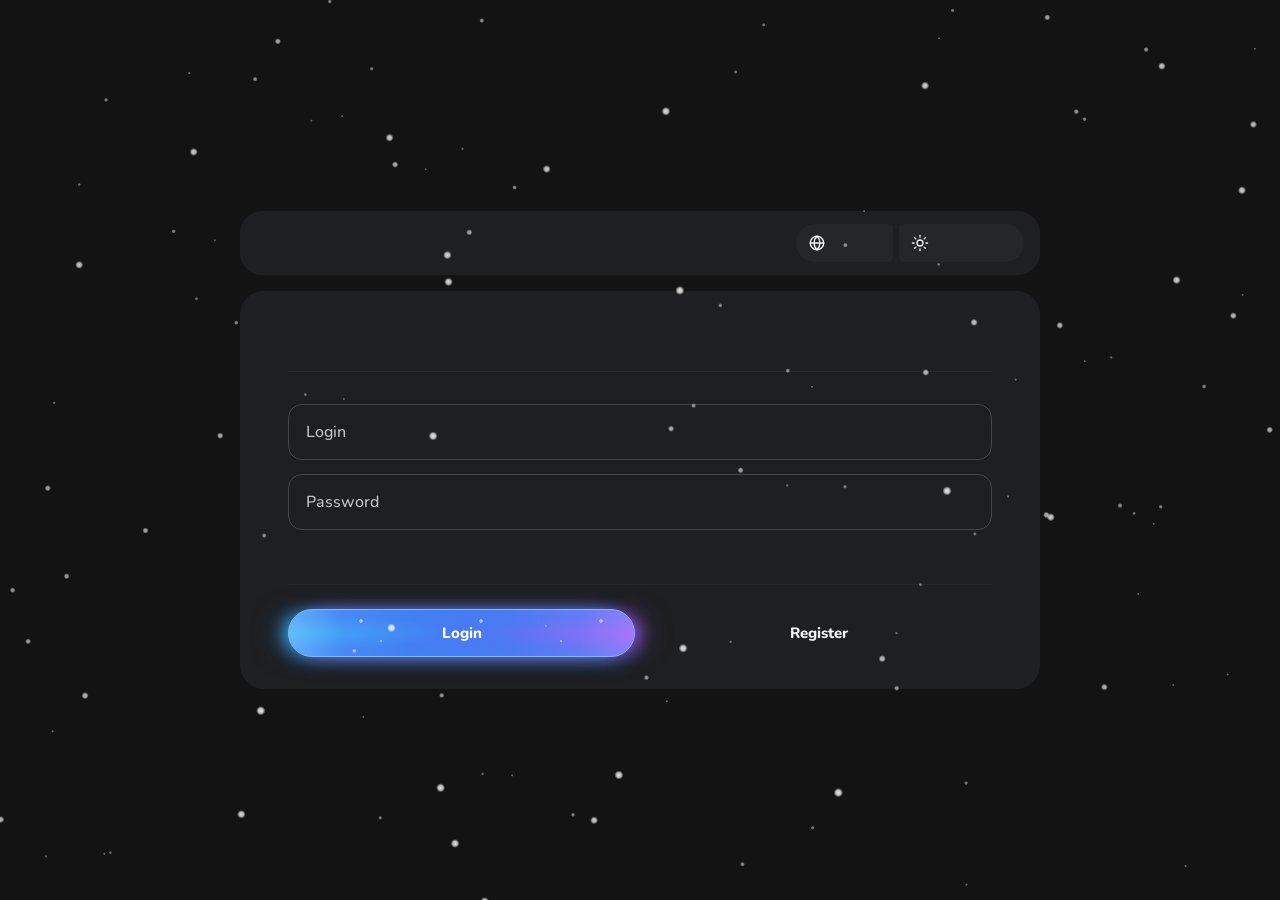
==== commit 30ff2504: "Update index.html" ====
--- a/index.html
+++ b/index.html
@@ -8,7 +8,7 @@
 <link rel="preconnect" href="https://fonts.gstatic.com" crossorigin>
 <link href="https://fonts.googleapis.com/css2?family=Nunito:wght@400;500;600;700;800&display=swap" rel="stylesheet">
 <link rel="stylesheet" href="https://fonts.googleapis.com/css2?family=Material+Symbols+Rounded:opsz,wght,FILL,GRAD@24,400,1,0" />
-<link rel="icon" type="image/png" href="novaclass.png">
+<link rel="icon" type="image/svg+xml" href="novaclass-mark.svg">
 
 <!-- ============================================================ -->
 <!-- ВНИМАНИЕ: файл style.css НЕ был предоставлен.                -->
@@ -21,7 +21,7 @@
 <!-- CUSTOM TITLEBAR (desktop app) -->
 <div id="appTitlebar" class="app-titlebar hidden" aria-hidden="true">
   <div class="app-titlebar-drag" id="appTitlebarDrag">
-    <img class="app-titlebar-icon" src="novaclass.png" alt="" />
+    <img class="app-titlebar-icon" src="novaclass-mark.svg" alt="" />
     <span class="app-titlebar-title">NovaClass</span>
   </div>
   <div class="app-titlebar-controls">
@@ -219,7 +219,7 @@
     <aside class="sidebar" id="sidebar">
       <div class="sb-brand">
         <div class="sb-logo">
-          <img src="novaclass.png" alt="">
+          <img src="novaclass-mark.svg" alt="">
         </div>
         <div class="sb-brand-text">NovaClass</div>
       </div>
--- a/style.css
+++ b/style.css
@@ -2,7 +2,7 @@
    GOOGLE MATERIAL YOU PALETTE (SOFT & PHYSICAL)
    ========================================= */
 *{margin:0;padding:0;box-sizing:border-box;-webkit-tap-highlight-color:transparent}
-html,body{height:100%}
+html,body{height:100%;background:var(--bg);color:var(--on);overflow:hidden}
 :root{
   --e:cubic-bezier(.2,0,0,1);
   --sp:cubic-bezier(.34,1.56,.64,1);
@@ -29,10 +29,10 @@
   --onsc:#174EA6;
   
   --rc:28px; --ri:20px; --rt:16px; --rb:12px; --rp:100px;
-  --shadow-sm:0 1px 2px rgba(var(--sh),.08);
-  --shadow:0 1px 3px 1px rgba(var(--sh),.12), 0 1px 2px 0 rgba(var(--sh),.24);
-  --shadow-md:0 4px 8px 3px rgba(var(--sh),.12), 0 1px 3px rgba(var(--sh),.24);
-  --shadow-lg:0 8px 12px 6px rgba(var(--sh),.12), 0 4px 4px rgba(var(--sh),.24);
+  --shadow-sm:0 2px 8px rgba(var(--sh),.05), 0 1px 2px rgba(var(--sh),.03);
+  --shadow:0 8px 24px rgba(var(--sh),.07), 0 2px 6px rgba(var(--sh),.04);
+  --shadow-md:0 14px 36px rgba(var(--sh),.09), 0 4px 10px rgba(var(--sh),.05);
+  --shadow-lg:0 24px 60px rgba(var(--sh),.12), 0 8px 20px rgba(var(--sh),.06);
   --gap:20px; --sb-mini:88px; --sb-full:300px;
 
   /* Auth Variables */
@@ -158,7 +158,7 @@
   position:absolute;top:calc(100% + 8px);right:0;z-index:40;
   min-width:168px;padding:6px;display:none;flex-direction:column;gap:2px;
   background:var(--ac-surface);border:none;border-radius:16px;
-  box-shadow:var(--shadow-md);
+  box-shadow:0 14px 36px rgba(var(--sh),.08), 0 4px 10px rgba(var(--sh),.04);
 }
 .auth-lang-wrap.open .auth-language-menu{display:flex}
 .auth-language-menu button{
@@ -303,11 +303,6 @@
   background-position:0 0,30px 50px,60px 20px,20px 90px,80px 70px,50px 10px;
   background-repeat:repeat;
   opacity:.62;
-  animation:authSnow 6s linear infinite;
-}
-@keyframes authSnow{
-  0%{transform:translate3d(0,-28px,0)}
-  100%{transform:translate3d(0,92px,0)}
 }
 .m3-btn .btn-text{position:relative;z-index:2}
 .m3-btn.active:hover{
@@ -325,22 +320,20 @@
 }
 .bottom-buttons.merged{gap:0}
 
-/* Launch animation: 2s contours/containers/colors, then 2s texts fade-down */
-.auth-intro .auth-container{animation:authContainerIn 2s var(--e) both}
-.auth-intro .auth-card-wrap .auth-middle{animation-delay:.06s}
-.auth-intro .auth-card-wrap .auth-bottom{animation-delay:.12s}
+/* Launch animation: fast, no blocking clicks */
+.auth-intro .auth-container{animation:authContainerIn .45s var(--e) both}
+.auth-intro .auth-card-wrap .auth-middle{animation-delay:.04s}
+.auth-intro .auth-card-wrap .auth-bottom{animation-delay:.08s}
 @keyframes authContainerIn{
-  0%{opacity:0;background:transparent}
-  100%{opacity:1;background:var(--ac-surface)}
-}
-.auth-intro .auth-text{opacity:0;animation:authTextDown 2s var(--e) 2s both}
-.auth-intro .auth-brand-title{animation-delay:2s}
-.auth-intro .auth-controls .auth-text{animation-delay:2.06s}
-.auth-intro #pageTitle{animation-delay:2.06s}
-/* floating labels stay stable (no auth-text intro animation) to avoid position/visibility glitches */
-.auth-intro .auth-bottom .btn-text{animation-delay:2.12s}
-@keyframes authTextDown{0%{opacity:0;transform:translateY(-10px)}100%{opacity:1;transform:translateY(0)}}
-.auth-ready .auth-container,.auth-ready .auth-text,.auth-ready .btn-text{animation:none !important;opacity:1;transform:none}
+  0%{opacity:0;transform:translateY(8px)}
+  100%{opacity:1;transform:translateY(0)}
+}
+.auth-intro .auth-text{opacity:0;transform:translateY(-6px);transition:opacity .35s var(--e),transform .35s var(--e)}
+.auth-intro .auth-brand-title{transition-delay:.2s}
+.auth-intro .auth-controls .auth-text{transition-delay:.22s}
+.auth-intro #pageTitle{transition-delay:.24s}
+.auth-intro .auth-bottom .btn-text{transition-delay:.26s}
+.auth-ready .auth-container,.auth-ready .auth-text,.auth-ready .btn-text{opacity:1;transform:none;transition:none}
 
 /* Tablet/Desktop: 2 containers */
 @media (min-width:768px){
@@ -399,7 +392,6 @@
 html[data-theme="dark"] .auth-ctl .ripple,html[data-theme="dark"] .auth-language-menu button .ripple,html[data-theme="dark"] .m3-btn:not(.active) .ripple{background:rgba(255,255,255,.14)}
 @keyframes rippleAnim{to{transform:scale(14);opacity:0}}
 
-@keyframes fadeUp{from{opacity:0;transform:translateY(15px)}to{opacity:1;transform:translateY(0)}}
 @keyframes shake{0%,100%{transform:translateX(0)}25%{transform:translateX(-6px)}50%{transform:translateX(6px)}75%{transform:translateX(-4px)}}
 
 /* =========================================
@@ -420,7 +412,7 @@
 /* OFFLINE */
 #offlineOverlay{position:fixed;inset:0;z-index:999999;background:rgba(31,31,31,.6);backdrop-filter:blur(12px);display:none;align-items:center;justify-content:center;padding:24px;opacity:0;transition:opacity .3s var(--e)}
 #offlineOverlay.show{display:flex;opacity:1}
-.offline-card{background:var(--bg);border-radius:32px;padding:40px;max-width:440px;width:100%;text-align:center;box-shadow:var(--shadow-lg);border:1px solid var(--s3);transform:translateY(20px);transition:transform .4s var(--sp)}
+.offline-card{background:var(--bg);border-radius:32px;padding:40px;max-width:440px;width:100%;text-align:center;box-shadow:0 24px 60px rgba(var(--sh),.10), 0 8px 20px rgba(var(--sh),.05);border:1px solid var(--s3);transform:translateY(20px);transition:transform .4s var(--sp)}
 #offlineOverlay.show .offline-card{transform:translateY(0)}
 .offline-card svg{width:120px;height:120px;margin-bottom:20px;color:var(--p)}
 .offline-card h2{font-size:22px;font-weight:800;color:var(--on);margin-bottom:8px}
@@ -441,56 +433,97 @@
 @keyframes ncSpin{to{transform:rotate(360deg)}}
 @media(prefers-reduced-motion:reduce){.nc-spinner{animation:none}}
 
-/* Логотип */
-.sb-logo{position:relative;box-shadow:none!important;background:transparent;border-radius:0;width:56px;height:56px;flex-shrink:0;display:flex;align-items:center;justify-content:center;padding:0;margin:0 auto;transition:margin .3s var(--e);color:var(--onpc)}
-.sidebar:hover .sb-logo,.sidebar.open .sb-logo{margin:0}
-.sb-logo img{display:block;width:100%;height:100%;object-fit:contain;border-radius:0}
-
 #appView{position:fixed;inset:0;z-index:10;opacity:0;transition:opacity .3s var(--e)}
 #appView.ready{opacity:1}
 .app-layout{display:flex;gap:var(--gap);padding:var(--gap);height:100%;overflow:hidden;position:relative;z-index:1;background:var(--bg)}
-
-/* SIDEBAR */
-.sidebar{flex-shrink:0;width:var(--sb-mini);background:var(--s1);border-radius:var(--rc);box-shadow:var(--shadow-sm);padding:24px 16px;display:flex;flex-direction:column;overflow:hidden;transition:width .4s var(--sp),box-shadow .3s var(--e);z-index:30;border:1px solid var(--s3)}
-.sidebar:hover,.sidebar.open{width:var(--sb-full);box-shadow:var(--shadow)}
-.sb-head{display:flex;align-items:center;gap:16px;padding:4px 4px 20px;margin-bottom:16px;min-height:68px;overflow:hidden;white-space:nowrap}
-.sb-name{font-size:18px;font-weight:800;color:var(--on);letter-spacing:-.3px;opacity:0;max-width:0;overflow:hidden;white-space:nowrap;transition:opacity .2s var(--e),max-width .4s var(--sp)}
-.sidebar:hover .sb-name,.sidebar.open .sb-name{opacity:1;max-width:200px}
-.menu{position:relative;display:flex;flex-direction:column;gap:6px;overflow-y:auto;overflow-x:hidden;flex:1;min-height:0}
-.menu-indicator{position:absolute;top:0;left:0;right:0;height:0;background:var(--pc);border-radius:var(--rp);transition:transform .4s var(--sp),height .3s var(--e),opacity .2s var(--e);pointer-events:none;z-index:0;opacity:0;will-change:transform,height}
+.main{flex:1;min-width:0;min-height:0;display:flex;flex-direction:column;gap:var(--gap);overflow:hidden}
+
+/* SIDEBAR — вертикальная капсула 50px радиус, свернута: иконка сверху, вкладки по центру кругами, аватар снизу */
+.sidebar{
+  flex-shrink:0;width:72px;background:var(--s1);border-radius:50px;
+  box-shadow:0 6px 20px rgba(var(--sh),.05), 0 2px 6px rgba(var(--sh),.03);display:flex;flex-direction:column;align-items:center;
+  overflow:hidden;transition:width .35s var(--e),border-radius .35s var(--e),box-shadow .3s var(--e);
+  z-index:30;border:1px solid var(--s3);padding:10px 0;
+}
+.sidebar.open,.sidebar:hover{width:260px;border-radius:32px;box-shadow:var(--shadow);align-items:stretch;padding:16px 12px}
+
+/* Верх: свернуто — только иконка по центру; открыто — текст NovaClass bold 15px слева */
+.sb-brand{display:flex;align-items:center;justify-content:center;gap:12px;padding:6px 0 12px;min-height:56px;width:100%;overflow:hidden}
+.sidebar.open .sb-brand,.sidebar:hover .sb-brand{justify-content:flex-start;padding:4px 8px 12px}
+.sb-logo{width:40px;height:40px;border-radius:12px;overflow:hidden;flex-shrink:0;background:transparent;display:flex;align-items:center;justify-content:center}
+.sb-logo img{width:100%;height:100%;object-fit:contain;display:block}
+/* при открытии логотип скрывается, показывается текст */
+.sidebar.open .sb-logo,.sidebar:hover .sb-logo{display:none}
+.sb-brand-text{display:none;font-size:15px;font-weight:800;color:var(--on);letter-spacing:-.2px;white-space:nowrap}
+.sidebar.open .sb-brand-text,.sidebar:hover .sb-brand-text{display:block}
+
+/* Полоски только в открытом состоянии */
+.sb-divider,.sb-divider-bottom{display:none;height:1px;background:var(--s3);margin:4px 4px 8px}
+.sidebar.open .sb-divider,.sidebar.open .sb-divider-bottom,.sidebar:hover .sb-divider,.sidebar:hover .sb-divider-bottom{display:block}
+
+/* Вкладки: свернуто — круги по центру; открыто — горизонтальные капсулы 50px, размер не меняется */
+.menu{position:relative;display:flex;flex-direction:column;gap:4px;overflow-y:auto;overflow-x:hidden;flex:1;min-height:0;padding:4px 0;width:100%;align-items:center}
+.sidebar.open .menu,.sidebar:hover .menu{align-items:stretch;padding:4px 0}
+.menu-indicator{position:absolute;left:0;top:0;height:40px;width:40px;background:var(--p);border-radius:50px;pointer-events:none;z-index:0;opacity:0;will-change:transform,width,height,left,border-radius;transition:transform .32s var(--e),width .32s var(--e),height .32s var(--e),left .32s var(--e),border-radius .32s var(--e),opacity .2s var(--e)}
 .menu-indicator.ready{opacity:1}
-.menu-item{position:relative;z-index:1;display:flex;align-items:center;padding:14px 18px;border-radius:var(--rp);border:none;background:transparent;color:var(--onv);font-family:inherit;font-size:15px;font-weight:700;cursor:pointer;text-align:left;white-space:nowrap;min-height:52px;overflow:hidden;transition:background .2s var(--e),color .2s var(--e)}
-.menu-item:hover:not(.active){background:var(--s2)}
-.menu-item.active{color:var(--onpc);font-weight:800}
-.menu-item.active .ui-icon{color:var(--onpc)}
-.menu-item .ui-icon{display:block;width:24px;height:24px;margin-right:16px;flex:0 0 24px;transition:margin .3s var(--e)}
-.sidebar:hover .menu-item .ui-icon,.sidebar.open .menu-item .ui-icon{margin-right:16px}
-.menu-item .menu-label{opacity:0;max-width:0;overflow:hidden;white-space:nowrap;transition:opacity .2s var(--e),max-width .4s var(--sp)}
-.sidebar:hover .menu-item .menu-label,.sidebar.open .menu-item .menu-label{opacity:1;max-width:200px}
-.sb-foot{margin-top:auto;padding:16px 4px 4px;display:flex;align-items:center;gap:12px;min-height:72px;overflow:hidden;white-space:nowrap}
-.sb-user{display:flex;align-items:center;gap:14px;flex:1;min-width:0}
-.sb-ava{width:48px;height:48px;border-radius:50%;background:var(--p);color:var(--onp);display:inline-flex;align-items:center;justify-content:center;font-weight:800;font-size:16px;flex-shrink:0;background-size:cover;background-position:center}
-.sb-info{min-width:0;flex:1;opacity:0;max-width:0;overflow:hidden;white-space:nowrap;transition:opacity .2s var(--e),max-width .4s var(--sp)}
-.sidebar:hover .sb-info,.sidebar.open .sb-info{opacity:1;max-width:200px}
-.sb-name-u{font-size:14px;font-weight:800;color:var(--on);overflow:hidden;text-overflow:ellipsis;white-space:nowrap;margin-bottom:4px}
-.sb-logout{width:42px;height:42px;border-radius:50%;background:transparent;display:flex;align-items:center;justify-content:center;cursor:pointer;color:var(--onv);flex-shrink:0;opacity:0;max-width:0;overflow:hidden;transition:all .2s var(--e);border:none;padding:0;line-height:0}
-.sb-logout svg{width:22px;height:22px;display:block;margin:0}
-.sidebar:hover .sb-logout,.sidebar.open .sb-logout{opacity:1;max-width:60px}
-.sb-logout:hover{background:var(--s2);color:var(--on)}
+.menu-item{
+  position:relative;z-index:1;display:flex;align-items:center;justify-content:center;
+  width:48px;height:48px;min-height:48px;padding:0;border-radius:50px;
+  border:none;background:transparent;color:var(--onv);
+  font-family:inherit;font-size:15px;font-weight:700;cursor:pointer;
+  transition:all .32s var(--e);flex-shrink:0;
+}
+.menu-item .ui-icon{display:block;width:24px;height:24px;margin:0;flex:0 0 24px;transition:color .25s var(--e)}
+.menu-item .menu-label{display:none;font-size:15px;font-weight:700;white-space:nowrap;overflow:hidden;text-overflow:ellipsis;transition:color .25s var(--e)}
+.menu-item:hover:not(.active){background:var(--s2);color:var(--on)}
+.menu-item.active{
+  background:var(--p);
+  color:#fff;
+  border-radius:50px;
+}
+.menu-item.active .ui-icon,.menu-item.active .menu-label{color:#fff}
+
+/* Закрытый сайдбар: активный пункт — синий круг по центру иконки */
+.sidebar:not(.open):not(:hover) .menu-item.active{
+  width:40px;height:40px;min-height:40px;padding:0;margin:0;border-radius:50%;justify-content:center;
+}
+
+/* Открытый сайдбар: активный пункт — длинная синяя капсула во всю ширину */
+.sidebar.open .menu-item.active,.sidebar:hover .menu-item.active{
+  width:calc(100% - 8px);height:48px;min-height:48px;padding:0 16px;margin:0 4px;border-radius:50px;justify-content:flex-start;gap:12px;
+}
+
+/* Обычные пункты при открытии/наведении сайдбара */
+.sidebar.open .menu-item,.sidebar:hover .menu-item{
+  width:calc(100% - 8px);height:48px;min-height:48px;padding:0 16px;margin:0 4px;border-radius:50px;justify-content:flex-start;gap:12px;
+}
+.sidebar.open .menu-item .ui-icon,.sidebar:hover .menu-item .ui-icon{margin:0;flex:0 0 24px}
+.sidebar.open .menu-item .menu-label,.sidebar:hover .menu-item .menu-label{display:block}
+
+/* Низ: свернуто — только аватар по центру; открыто — аватар, имя, шестерёнка */
+.sb-foot{margin-top:auto;padding:12px 0 6px;display:flex;align-items:center;justify-content:center;gap:10px;min-height:60px;width:100%;overflow:hidden}
+.sidebar.open .sb-foot,.sidebar:hover .sb-foot{justify-content:flex-start;padding:12px 8px 4px}
+.sb-ava{width:40px;height:40px;border-radius:50%;background:var(--p);color:var(--onp);display:inline-flex;align-items:center;justify-content:center;font-weight:800;font-size:15px;flex-shrink:0;background-size:cover;background-position:center}
+.sb-user-name{display:none;font-size:14px;font-weight:700;color:var(--on);overflow:hidden;text-overflow:ellipsis;white-space:nowrap;flex:1;min-width:0}
+.sidebar.open .sb-user-name,.sidebar:hover .sb-user-name{display:block}
+.sb-settings,.sb-logout{display:none;width:36px;height:36px;border-radius:50%;background:transparent;align-items:center;justify-content:center;cursor:pointer;color:var(--onv);flex-shrink:0;border:none;padding:0}
+.sb-settings svg,.sb-logout svg{width:20px;height:20px;display:block}
+.sidebar.open .sb-settings,.sidebar.open .sb-logout,.sidebar:hover .sb-settings,.sidebar:hover .sb-logout{display:inline-flex}
+.sb-settings:hover,.sb-logout:hover{background:var(--s2);color:var(--on)}
 
 /* CONTENT WRAP */
 .content-wrap{flex:1;min-width:0;display:flex;flex-direction:column;gap:var(--gap);overflow:hidden}
-.topbar{background:var(--s1);border-radius:var(--rc);padding:16px 28px;display:flex;align-items:center;gap:16px;box-shadow:var(--shadow-sm);flex-shrink:0;min-height:80px;position:relative;z-index:20;transition:opacity .3s var(--e),transform .3s var(--sp);border:1px solid var(--s3)}
+.topbar{background:var(--s1);border-radius:var(--rc);padding:16px 28px;display:flex;align-items:center;gap:16px;box-shadow:0 6px 20px rgba(var(--sh),.05), 0 2px 6px rgba(var(--sh),.03);flex-shrink:0;min-height:80px;position:relative;z-index:20;transition:opacity .3s var(--e),transform .3s var(--e);border:1px solid var(--s3)}
 .topbar-title{font-size:22px;font-weight:400;color:var(--on);letter-spacing:-.2px;overflow:hidden;text-overflow:ellipsis;white-space:nowrap;min-width:0}
 .topbar-right{display:flex;align-items:center;gap:12px;flex-shrink:0;margin-left:auto}
-.topbar-add{display:inline-flex;align-items:center;gap:8px;padding:12px 24px;border-radius:var(--rp);border:none;background:var(--p);color:var(--onp);font-family:inherit;font-size:14px;font-weight:700;cursor:pointer;transition:all .2s var(--sp);box-shadow:var(--shadow-sm);position:relative;overflow:hidden}
+.topbar-add{display:inline-flex;align-items:center;gap:8px;padding:12px 24px;border-radius:var(--rp);border:none;background:var(--p);color:var(--onp);font-family:inherit;font-size:14px;font-weight:700;cursor:pointer;transition:all .2s var(--sp);box-shadow:0 6px 20px rgba(var(--sh),.05), 0 2px 6px rgba(var(--sh),.03);position:relative;overflow:hidden}
 .topbar-add:hover{background:var(--p-ink);box-shadow:var(--shadow);transform:translateY(-1px)}
 .topbar-add:active{transform:scale(.96)}
 .topbar-add .ui-icon{width:20px;height:20px;stroke:currentColor}
 .burger{display:none;width:48px;height:48px;flex:0 0 48px;border-radius:50%;border:1px solid transparent;background:transparent;color:var(--on);cursor:pointer;flex-direction:column;justify-content:center;align-items:center;gap:5px;padding:0;transition:background .2s var(--e),border-color .2s var(--e)}
 .burger:hover{background:var(--s2)}
 .burger:focus-visible{outline:3px solid color-mix(in srgb,var(--p) 32%,transparent);outline-offset:2px}
-.burger span{display:block;width:20px;height:2px;background:currentColor;border-radius:2px;transition:transform .25s var(--sp),opacity .2s var(--e)}
+.burger span{display:block;width:20px;height:2px;background:currentColor;border-radius:2px;transition:transform .25s var(--e),opacity .2s var(--e)}
 .burger.open span:nth-child(1){transform:translateY(7px) rotate(45deg)}
 .burger.open span:nth-child(2){opacity:0}
 .burger.open span:nth-child(3){transform:translateY(-7px) rotate(-45deg)}
@@ -503,118 +536,106 @@
 
 /* DROPDOWN */
 .user-menu-wrap{position:relative}
-.user-dropdown{position:absolute;top:calc(100% + 12px);right:0;width:320px;background:var(--s1);border-radius:24px;box-shadow:var(--shadow-lg);z-index:200;padding:16px;opacity:0;transform:translateY(-8px) scale(.96);pointer-events:none;transform-origin:top right;transition:opacity .25s var(--e),transform .4s var(--sp);border:1px solid var(--s3)}
-.user-dropdown.open{opacity:1;transform:translateY(0) scale(1);pointer-events:auto}
-.ud-head{display:flex;align-items:center;gap:14px;padding:8px 8px 16px;margin-bottom:12px;position:relative}
-.ud-head::after{content:'';position:absolute;left:8px;right:8px;bottom:0;height:1px;background:var(--s3)}
+.user-dropdown{position:absolute;top:calc(100% + 12px);right:0;width:320px;background:var(--s1);border-radius:24px;box-shadow:0 24px 60px rgba(var(--sh),.10), 0 8px 20px rgba(var(--sh),.05);z-index:200;padding:16px;opacity:0;visibility:hidden;transform:translateY(-8px) scale(.96);pointer-events:none;transform-origin:top right;transition:opacity .25s var(--e),transform .4s var(--sp),visibility 0s linear .25s;border:1px solid var(--s3)}
+.user-dropdown:not(.open){opacity:0 !important;visibility:hidden !important;pointer-events:none !important;transform:translateY(-8px) scale(.96) !important}
+.user-dropdown.open{opacity:1;visibility:visible;transform:translateY(0) scale(1);pointer-events:auto;transition-delay:0s}
+.ud-head{display:flex;align-items:center;gap:14px;padding:4px 4px 14px}
 .ud-ava{width:48px;height:48px;border-radius:50%;background:var(--p);color:var(--onp);display:inline-flex;align-items:center;justify-content:center;font-weight:800;font-size:17px;background-size:cover;background-position:center;flex-shrink:0}
 .ud-info{min-width:0;flex:1}
 .ud-name{font-size:16px;font-weight:700;color:var(--on);overflow:hidden;text-overflow:ellipsis;white-space:nowrap;margin-bottom:4px}
-.ud-tabs{position:relative;display:flex;background:var(--s2);border-radius:var(--rp);padding:4px;margin-bottom:12px;overflow:hidden}
-.ud-tabs .ud-slider{position:absolute;top:4px;left:4px;width:calc(50% - 4px);height:calc(100% - 8px);background:var(--p);border-radius:var(--rp);transition:transform .3s var(--sp);z-index:0}
-.ud-tabs[data-active="settings"] .ud-slider{transform:translateX(100%)}
-.ud-tab{position:relative;z-index:1;flex:1;padding:10px 6px;border:none;background:transparent;color:var(--onv);font-family:inherit;font-size:13px;font-weight:700;cursor:pointer;border-radius:var(--rp);transition:color .2s var(--e)}
-.ud-tab.active{color:var(--onp)}
-.ud-pane{display:none;flex-direction:column;gap:4px}
-.ud-pane.active{display:flex;animation:udPaneIn .35s var(--sp)}
-@keyframes udPaneIn{from{opacity:0;transform:translateY(6px) scale(.98)}to{opacity:1;transform:translateY(0) scale(1)}}
-.ud-action{display:flex;align-items:center;gap:14px;width:100%;padding:12px 14px;border:none;background:transparent;border-radius:var(--ri);color:var(--on);font-family:inherit;font-size:14px;font-weight:700;cursor:pointer;text-align:left;transition:background .2s var(--e);position:relative;overflow:hidden}
+.ud-role{display:flex;align-items:center}
+.ud-switch{position:relative;display:flex;background:var(--s2);border-radius:50px;padding:4px;margin:0 0 12px;gap:0;overflow:hidden}
+.ud-switch-indicator{position:absolute;top:4px;left:0;height:calc(100% - 8px);width:0;background:var(--p);border-radius:50px;z-index:0;transition:transform .28s ease,width .28s ease,opacity .2s ease;opacity:0}
+.ud-switch-option{position:relative;z-index:1;flex:1;padding:10px 12px;border:none;background:transparent;color:var(--onv);font-family:inherit;font-size:13px;font-weight:700;cursor:pointer;border-radius:50px;transition:color .2s ease}
+.ud-switch-option.active{color:#fff}
+.ud-panes{overflow:hidden;transition:height .28s ease}
+.ud-pane{display:flex;flex-direction:column;gap:4px;opacity:0;transform:translateY(6px);pointer-events:none;position:absolute;inset:0;transition:opacity .28s ease,transform .28s ease}
+.ud-pane.active{opacity:1;transform:translateY(0);pointer-events:auto;position:relative}
+.ud-action{display:flex;align-items:center;gap:14px;width:100%;padding:12px 14px;border:none;background:transparent;border-radius:14px;color:var(--on);font-family:inherit;font-size:14px;font-weight:700;cursor:pointer;text-align:left;transition:background .2s var(--e),color .2s var(--e)}
 .ud-action .ui-icon{width:22px;height:22px;opacity:.85;flex-shrink:0}
 .ud-action:hover{background:var(--s2)}
-.ud-danger-actions{display:flex;flex-direction:column;gap:2px;margin:0 4px 4px;padding:6px;background:var(--s1);border-radius:18px}
-.ud-danger-actions .ud-action{border-radius:4px;background:var(--s2)}
-.ud-danger-actions .ud-action:first-child{border-radius:14px 14px 4px 4px}
-.ud-danger-actions .ud-action:last-child{border-radius:4px 4px 14px 14px}
-.ud-danger-actions .ud-action.danger:hover{background:var(--s2)}
 .ud-action.danger{color:#C5221F}
-.ud-action.danger:hover{background:#FCE8E6}
-.ud-divider{height:1px;background:var(--s3);margin:8px 4px}
-.ud-danger-label{font-size:11px;font-weight:800;color:#C5221F;text-transform:uppercase;letter-spacing:.6px;padding:8px 14px 4px;opacity:.8}
+.ud-action.danger:hover{background:rgba(197,34,31,.08)}
 
 /* PAGES & BANNER */
 .mobile-sidebar-backdrop{position:fixed;inset:0;background:rgba(31,31,31,.45);z-index:70;opacity:0;pointer-events:none;transition:opacity .3s var(--e)}
 .mobile-sidebar-backdrop.open{opacity:1;pointer-events:auto}
 .pages-viewport{flex:1;min-height:0;position:relative;overflow:hidden;border-radius:var(--rc)}
-.page-pane{position:absolute;inset:0;background:var(--bg);border-radius:var(--rc);box-shadow:var(--shadow-sm);padding:clamp(24px,3vw,36px);overflow-y:auto;overflow-x:hidden;border:1px solid var(--s3);animation:pageEnter 0.4s var(--sp) both}
-@keyframes pageEnter { from { opacity: 0; transform: translateY(20px) scale(0.98); } to { opacity: 1; transform: translateY(0) scale(1); } }
+.page-pane{position:absolute;inset:0;background:var(--bg);border-radius:var(--rc);box-shadow:0 6px 20px rgba(var(--sh),.05), 0 2px 6px rgba(var(--sh),.03);padding:clamp(24px,3vw,36px);overflow-y:auto;overflow-x:hidden;border:1px solid var(--s3)}
 
 .banner{width:100%;border-radius:var(--rc);background:var(--pc);color:var(--onpc);padding:28px 32px;display:flex;align-items:center;gap:16px;margin-bottom:24px;min-height:96px;overflow:hidden;position:relative;transition:transform .3s var(--sp), box-shadow .3s var(--e);cursor:pointer}
 .banner:hover { transform: translateY(-2px); box-shadow: var(--shadow-sm); }
 .banner .ui-icon{color:currentColor;width:32px;height:32px;flex-shrink:0}
 .banner-title{font-size:clamp(18px,2vw,22px);font-weight:700;overflow:hidden;text-overflow:ellipsis;white-space:nowrap}
 
+.merry-banner{min-height:180px;padding:34px 36px;justify-content:flex-start;gap:18px;cursor:default;background:linear-gradient(135deg,#0b1b3a 0%,#163a7a 38%,#245fd1 72%,#4c8dff 100%);position:relative;overflow:hidden;border:1px solid rgba(255,255,255,.14);box-shadow:0 18px 50px rgba(15,40,90,.28)}
+.merry-banner::before{content:'';position:absolute;inset:0;background:radial-gradient(120% 90% at 15% 10%, rgba(255,255,255,.14), transparent 55%), radial-gradient(90% 70% at 85% 20%, rgba(255,210,120,.12), transparent 50%);pointer-events:none;z-index:0}
+.merry-banner::after{content:'';position:absolute;inset:-2px;border-radius:inherit;padding:1px;background:linear-gradient(135deg,rgba(255,215,140,.55),rgba(255,255,255,.08),rgba(120,180,255,.35));-webkit-mask:linear-gradient(#fff 0 0) content-box,linear-gradient(#fff 0 0);-webkit-mask-composite:xor;mask-composite:exclude;pointer-events:none;opacity:.7}
+.merry-banner:hover{transform:none;box-shadow:0 20px 56px rgba(15,40,90,.32)}
+.merry-banner-sky{position:absolute;inset:0;background:linear-gradient(180deg,rgba(7,16,40,.28),rgba(7,16,40,0) 45%,rgba(255,255,255,.04));pointer-events:none}
+.merry-tree{position:relative;z-index:3;font-size:clamp(40px,5vw,60px);line-height:1;flex-shrink:0;filter:drop-shadow(0 8px 18px rgba(0,0,0,.28))}
+.merry-banner-text{position:relative;z-index:3;color:#fff;max-width:min(62%,720px);display:flex;flex-direction:column;gap:4px}
+.merry-banner-title{font-size:clamp(28px,4vw,44px);font-weight:800;letter-spacing:-.5px;line-height:1.05;text-shadow:0 4px 20px rgba(0,0,0,.18)}
+.merry-banner-sub{font-size:clamp(16px,2vw,22px);font-weight:700;opacity:.92;letter-spacing:.1px}
+@media (max-width:640px){
+  .merry-banner{min-height:120px;padding:22px 18px}
+  .merry-banner-text{max-width:70%;font-size:24px}
+}
+
 /* SCHEDULE */
-.schedule-tabs-container{display:flex;flex-direction:column;margin-bottom:0;border-radius:var(--rc) var(--rc) 0 0;overflow:hidden;background:var(--pc);position:relative;color:var(--onpc)}
-.wp-head{display:flex;align-items:center;justify-content:center;gap:16px;padding:16px 20px 12px;position:relative;z-index:2}
-.wp-title{color:inherit;font-size:16px;font-weight:700;letter-spacing:.5px;text-transform:uppercase;flex:1;text-align:center;cursor:pointer;display:flex;align-items:center;justify-content:center;gap:8px;overflow:hidden;text-overflow:ellipsis;white-space:nowrap}
-.wp-title .ui-icon{width:20px;height:20px;opacity:.85;stroke:currentColor;flex-shrink:0}
-.wp-body{display:flex;align-items:flex-end;padding:0 16px;gap:12px;position:relative;z-index:2}
-.wp-arrow{flex-shrink:0;width:44px;height:44px;border-radius:50%;border:none;background:rgba(255,255,255,.15);color:inherit;display:inline-flex;align-items:center;justify-content:center;cursor:pointer;transition:all .2s var(--sp);font-size:20px;font-weight:800;margin-bottom:8px}
-.wp-arrow:hover{background:rgba(255,255,255,.25)}
-.wp-arrow:active{transform:scale(.9)}
-.wp-days{flex:1;display:grid;grid-template-columns:repeat(5,1fr);gap:8px}
-.wp-day{border:none;background:transparent;color:inherit;font-family:inherit;cursor:pointer;border-radius:16px 16px 0 0;padding:14px 4px;display:flex;flex-direction:column;align-items:center;justify-content:center;text-align:center;transition:all .3s var(--sp);font-weight:700;font-size:13px;letter-spacing:.5px;text-transform:uppercase;opacity:0.8;overflow:hidden;min-width:0}
-.wp-day:hover{background:rgba(255,255,255,.14);opacity:1}
-.wp-day.active{background:var(--bg);color:var(--p);opacity:1;box-shadow:0 -4px 12px rgba(0,0,0,0.1); transform: translateY(2px)}
-.wp-day.today .wp-day-name::after{content:'';display:block;width:6px;height:6px;background:var(--p);border-radius:50%;margin:6px auto 0}
-.wp-day.active.today .wp-day-name::after{background:var(--p)}
-.wp-day-name{display:block;white-space:nowrap;overflow:hidden;text-overflow:ellipsis;max-width:100%}
-
-/* АДАПТИВ ДЛЯ ДНЕЙ */
-.day-full { display: inline; }
-.day-short { display: none; }
-@media (max-width: 768px) {
-  .day-full { display: none; }
-  .day-short { display: inline; }
-}
-
-.schedule-content-area{background:var(--bg);border-radius:0 0 var(--rc) var(--rc);padding:0 24px 24px;box-shadow:var(--shadow-sm);margin-bottom:24px;border:1px solid var(--s3);border-top:none}
-.wp-date-info{background:var(--s1);color:var(--on);margin-bottom:24px;padding:14px;border-radius:var(--rt);text-align:center;font-size:15px;font-weight:700;display:flex;align-items:center;justify-content:center;gap:6px;border:1px solid var(--s3);flex-wrap:wrap}
-.wp-date-info .rel{color:var(--p);font-weight:800}
-
-/* CARDS (LESSONS) */
-.lessons-list{display:flex;flex-direction:column;gap:12px}
-.lesson-row{display:flex;align-items:flex-start;gap:20px;background:var(--s1);border-radius:var(--ri);padding:20px 24px;transition:all .3s var(--sp);content-visibility:auto;contain-intrinsic-size:auto 90px;border:1px solid var(--s3);min-width:0;position:relative;overflow:hidden;cursor:pointer}
-.lesson-row:hover{box-shadow:var(--shadow);border-color:var(--ol);transform:translateY(-3px)}
-.lesson-row:active{transform:scale(.98)}
-.lesson-row.cancelled{background:#FCE8E6;opacity:.92;border-color:transparent}
-.lesson-num{flex-shrink:0;width:64px;height:64px;border-radius:16px;background:var(--pc);color:var(--onpc);display:inline-flex;align-items:center;justify-content:center;font-weight:800;font-size:24px}
-.lesson-info{flex:1;min-width:0}
-.lesson-subject{font-size:17px;font-weight:700;color:var(--on);margin-bottom:8px;display:flex;flex-wrap:wrap;align-items:center;gap:6px;word-break:break-word}
-.lesson-meta{display:flex;flex-wrap:wrap;gap:10px 20px;font-size:13.5px;color:var(--onv);font-weight:500;min-width:0}
-.lesson-meta .meta-item{display:inline-flex;align-items:center;gap:6px;min-width:0;max-width:100%}
-.lesson-meta .meta-item span{overflow:hidden;text-overflow:ellipsis;white-space:nowrap;min-width:0}
-.lesson-meta .meta-item .ui-icon{width:18px;height:18px;color:var(--onv);flex-shrink:0}
-.lesson-action{flex-shrink:0;display:flex;gap:10px;align-items:center}
-.lesson-grade-chip{flex-shrink:0;width:48px;height:48px;border-radius:16px;background:var(--s2);color:var(--onv);font-family:inherit;font-weight:800;font-size:18px;display:inline-flex;align-items:center;justify-content:center;cursor:pointer;transition:transform .2s var(--sp)}
-.lesson-grade-chip:hover{transform:scale(1.05)}
-.lesson-grade-chip.filled{color:#fff}
-.lesson-grade-chip.g1,.lesson-grade-chip.g2,.lesson-grade-chip.g3,.lesson-grade-chip.g4{background:#DC2626}
-.lesson-grade-chip.g5,.lesson-grade-chip.g6{background:#EA580C}
-.lesson-grade-chip.g7,.lesson-grade-chip.g8{background:#EAB308}
-.lesson-grade-chip.g9,.lesson-grade-chip.g10{background:#16A34A}
-
-.btn-icon{width:44px;height:44px;border-radius:50%;background:var(--bg);color:var(--onv);cursor:pointer;display:inline-flex;align-items:center;justify-content:center;transition:all .2s var(--sp);border:1px solid var(--s3);box-shadow:none;flex-shrink:0;position:relative;overflow:hidden}
-.btn-icon:hover{background:var(--s2);color:var(--on);border-color:var(--ol)}
-.btn-icon:active{transform:scale(.9)}
-.btn-icon.danger:hover{background:#FCE8E6;color:#C5221F;border-color:#FAD2CF}
-
-.hw-checkbox{width:52px;height:52px;border-radius:16px;background:var(--bg);cursor:pointer;display:grid;place-items:center;flex-shrink:0;transition:all .4s var(--sp);position:relative;border:2px solid var(--s3)}
-.hw-checkbox svg{width:28px;height:28px;stroke:var(--onv);stroke-width:3.5;fill:none;stroke-linecap:round;stroke-linejoin:round;stroke-dasharray:30;stroke-dashoffset:30;transition:stroke-dashoffset .4s var(--sp) .08s}
-.hw-checkbox:hover{transform:scale(1.06);border-color:var(--ol)}
-.hw-checkbox.on{background:#1E8E3E;border-color:#1E8E3E;transform:scale(1.08);box-shadow:var(--shadow-sm)}
-.hw-checkbox.on svg{stroke:#fff;stroke-dashoffset:0}
-
-.empty-state{display:flex;flex-direction:column;align-items:center;justify-content:center;padding:64px 24px;text-align:center;background:var(--s1);border-radius:var(--rc);margin-top:24px;border:1px dashed var(--ol);overflow:hidden}
-.empty-state svg{width:200px;max-width:100%;height:auto;margin-bottom:24px;opacity:0.9}
-.empty-state h2{font-size:24px;font-weight:700;color:var(--on);margin-bottom:12px}
-.empty-state p{font-size:16px;color:var(--onv);font-weight:500;max-width:400px;word-break:break-word}
-
-.lesson-atts{display:flex;flex-wrap:wrap;gap:8px;margin-top:12px;min-width:0}
-.lesson-att-chip{display:inline-flex;align-items:center;gap:8px;padding:8px 16px 8px 12px;background:var(--bg);border-radius:var(--rp);font-size:12.5px;font-weight:700;color:var(--on);text-decoration:none;cursor:pointer;max-width:100%;transition:all .2s var(--sp);border:1px solid var(--s3);position:relative;overflow:hidden}
-.lesson-att-chip:hover{background:var(--pc);transform:translateY(-1px);border-color:var(--p);color:var(--onpc)}
-.lesson-att-chip .ui-icon{width:18px;height:18px;color:var(--p);flex-shrink:0}
-.lesson-att-chip span:not(.ui-icon){overflow:hidden;text-overflow:ellipsis;white-space:nowrap;min-width:0}
+.schedule-group{display:flex;flex-direction:column;gap:0;margin:0 0 24px;width:100%;max-width:none}
+.schedule-head{display:flex;align-items:center;gap:12px;padding:14px 16px;background:var(--pc);color:var(--onpc);border-radius:20px 20px 9px 9px;box-shadow:0 10px 28px rgba(66,133,244,.18);transition:box-shadow .25s var(--e),transform .25s var(--e)}
+.wp-arrow{flex-shrink:0;width:44px;height:44px;border-radius:14px;border:none;background:transparent;color:inherit;cursor:pointer;display:flex;align-items:center;justify-content:center;font-size:28px;font-weight:600;transition:background .25s var(--e),transform .2s var(--e),opacity .2s var(--e)}
+.wp-arrow:hover{background:rgba(255,255,255,.18)}
+.wp-arrow:active{transform:scale(.94)}
+.wp-days{flex:1;display:flex;align-items:center;justify-content:center;gap:10px;min-width:0}
+.wp-day{border:none;background:rgba(255,255,255,.16);color:inherit;padding:10px 18px;border-radius:14px;font-family:inherit;font-size:14px;font-weight:800;letter-spacing:.4px;cursor:pointer;transition:background .25s var(--e),color .25s var(--e),transform .2s var(--e),box-shadow .25s var(--e);min-width:64px}
+.wp-day:hover{background:rgba(255,255,255,.24);transform:translateY(-1px)}
+.wp-day:active{transform:scale(.97)}
+.wp-day.active{background:#fff;color:var(--p);box-shadow:0 4px 14px rgba(0,0,0,.12)}
+.wp-day-name{display:block}
+.schedule-datebar{margin-top:6px;padding:16px 20px;background:var(--pc);color:var(--onpc);border-radius:9px 9px 20px 20px;font-size:20px;font-weight:800;text-align:center;box-shadow:0 10px 28px rgba(66,133,244,.14);transition:opacity .25s var(--e),transform .25s var(--e)}
+
+.lessons-list{display:flex;flex-direction:column;gap:14px;width:100%;max-width:none;margin:0}
+.lesson-card{background:var(--s1);border-radius:20px;padding:16px 18px;box-shadow:0 10px 30px rgba(var(--sh),.06), 0 2px 8px rgba(var(--sh),.03);transition:box-shadow .35s var(--e),transform .35s var(--e),opacity .3s var(--e);overflow:hidden}
+.lesson-card:hover{box-shadow:0 16px 40px rgba(var(--sh),.09), 0 4px 12px rgba(var(--sh),.04);transform:translateY(-2px)}
+.lesson-card.cancelled{opacity:.72}
+.lesson-main{display:flex;align-items:center;gap:16px}
+.lesson-num-box{width:58px;height:58px;min-width:58px;border-radius:16px;background:linear-gradient(145deg, color-mix(in srgb,var(--pc) 92%, #fff 8%), var(--pc));color:var(--onpc);display:flex;align-items:center;justify-content:center;font-size:28px;font-weight:800;box-shadow:0 8px 20px rgba(66,133,244,.22);transition:transform .3s var(--e),box-shadow .3s var(--e)}
+.lesson-card:hover .lesson-num-box{transform:scale(1.04) rotate(-2deg);box-shadow:0 12px 26px rgba(66,133,244,.28)}
+.lesson-body{flex:1;min-width:0}
+.lesson-topline{font-size:13px;font-weight:700;color:var(--onv);margin-bottom:3px;letter-spacing:.1px}
+.lesson-subject{font-size:20px;font-weight:800;color:var(--on);line-height:1.25;word-break:break-word}
+.lesson-teacher{font-size:14px;color:var(--ons);margin-top:5px;font-weight:600}
+.lesson-right{display:flex;align-items:center;gap:10px;margin-left:auto;flex-shrink:0}
+.lesson-view-btn{height:44px;padding:0 24px;border:none;border-radius:50px;background:linear-gradient(135deg,var(--p),color-mix(in srgb,var(--p) 78%,#7fb0ff));color:#fff;font-family:inherit;font-size:14px;font-weight:800;cursor:pointer;transition:transform .25s var(--e),box-shadow .25s var(--e),filter .25s var(--e);white-space:nowrap;box-shadow:0 8px 20px rgba(66,133,244,.28)}
+.lesson-view-btn:hover{filter:brightness(1.03);box-shadow:0 12px 28px rgba(66,133,244,.34);transform:translateY(-1px)}
+.lesson-view-btn:active{transform:scale(.97)}
+.lesson-admin-actions{display:flex;gap:8px}
+.lesson-edit-btn,.lesson-del-btn{width:42px;height:42px;border-radius:14px;border:none;cursor:pointer;display:inline-flex;align-items:center;justify-content:center;transition:transform .25s var(--e),box-shadow .25s var(--e),background .25s var(--e),color .25s var(--e)}
+.lesson-edit-btn{background:color-mix(in srgb,var(--pc) 18%, var(--s2));color:var(--p);box-shadow:0 4px 12px rgba(66,133,244,.10)}
+.lesson-edit-btn:hover{background:var(--pc);color:var(--onpc);transform:translateY(-1px) scale(1.03);box-shadow:0 8px 18px rgba(66,133,244,.18)}
+.lesson-del-btn{background:color-mix(in srgb,#EA4335 12%, var(--s2));color:#EA4335;box-shadow:0 4px 12px rgba(234,67,53,.08)}
+.lesson-del-btn:hover{background:#FDE7E7;color:#B3261E;transform:translateY(-1px) scale(1.03);box-shadow:0 8px 18px rgba(234,67,53,.14)}
+.lesson-edit-btn:active,.lesson-del-btn:active{transform:scale(.95)}
+.lesson-hw{max-height:0;overflow:hidden;transition:max-height .35s cubic-bezier(.2,0,0,1),opacity .3s var(--e);opacity:.4}
+.lesson-card.hw-open .lesson-hw{opacity:1}
+.lesson-hw-line{height:1px;background:linear-gradient(90deg,transparent,var(--ol),transparent);margin:16px 10px 14px;opacity:.45}
+.lesson-hw-title{font-size:15px;font-weight:800;color:var(--on);text-align:center;margin-bottom:8px}
+.lesson-hw-text{font-size:15px;color:var(--ons);text-align:center;white-space:pre-wrap;word-break:break-word;padding:0 14px 6px;line-height:1.6}
+.lesson-hw-empty{color:var(--ol);font-style:italic}
+.lesson-cancelled-badge,.sor-badge,.soch-badge{display:inline-flex;align-items:center;padding:3px 10px;border-radius:100px;font-size:11px;font-weight:800;margin-left:6px;vertical-align:middle}
+.sor-badge{background:var(--pc);color:var(--onpc)} .soch-badge{background:#FEF3C7;color:#92400E} .lesson-cancelled-badge{background:#FDE7E7;color:#B3261E}
+
+@media (max-width:640px){
+  .schedule-head{padding:12px;border-radius:20px 20px 9px 9px;gap:8px}
+  .schedule-datebar{font-size:17px;padding:14px 14px;border-radius:9px 9px 20px 20px}
+  .wp-days{gap:8px}
+  .wp-day{min-width:0;flex:1;padding:10px 8px}
+  .lesson-main{align-items:flex-start;flex-wrap:wrap}
+  .lesson-right{width:100%;justify-content:flex-end}
+  .lesson-subject{font-size:18px}
+}
 
 /* DIARY */
 .diary-banner{background:var(--pc);border-radius:var(--rc);padding:32px;display:flex;align-items:center;gap:32px;color:var(--onpc);margin-bottom:24px;position:relative;overflow:hidden;flex-wrap:wrap;border:1px solid rgba(0,0,0,.05)}
@@ -635,7 +656,7 @@
 .diary-score-value .max{font-size:28px;opacity:.7}
 .diary-score-label{font-size:11px;opacity:.8;text-transform:uppercase;letter-spacing:1.5px;font-weight:800;margin-top:6px}
 
-.day-block{background:var(--s1);border-radius:var(--ri);padding:24px 28px;box-shadow:var(--shadow-sm);margin-bottom:16px;content-visibility:auto;contain-intrinsic-size:auto 200px;min-width:0;border:1px solid var(--s3)}
+.day-block{background:var(--s1);border-radius:var(--ri);padding:24px 28px;box-shadow:0 6px 20px rgba(var(--sh),.05), 0 2px 6px rgba(var(--sh),.03);margin-bottom:16px;content-visibility:auto;contain-intrinsic-size:auto 200px;min-width:0;border:1px solid var(--s3)}
 .day-head{display:flex;align-items:baseline;justify-content:space-between;margin-bottom:16px;flex-wrap:wrap;gap:8px}
 .day-date{font-size:15px;font-weight:700;color:var(--onv);text-transform:uppercase;display:flex;align-items:center;gap:10px;flex-wrap:wrap}
 .day-weekday{font-size:12px;color:var(--onv);opacity:.7;text-transform:none;font-weight:600}
@@ -680,7 +701,7 @@
 .table-title{font-size:18px;font-weight:700;color:var(--on);flex:1;min-width:0;overflow:hidden;text-overflow:ellipsis;white-space:nowrap}
 .table-hint{font-size:12px;color:var(--onv);display:flex;align-items:center;gap:8px;padding:10px 14px;background:var(--s1);border-radius:var(--rb);margin-bottom:16px;font-weight:600}
 
-.grades-table-wrap{background:var(--s1);border-radius:var(--ri);padding:20px;overflow-x:auto;overflow-y:auto;box-shadow:var(--shadow-sm);max-height:calc(100vh - 320px);-webkit-overflow-scrolling:touch;border:1px solid var(--s3)}
+.grades-table-wrap{background:var(--s1);border-radius:var(--ri);padding:20px;overflow-x:auto;overflow-y:auto;box-shadow:0 6px 20px rgba(var(--sh),.05), 0 2px 6px rgba(var(--sh),.03);max-height:calc(100vh - 320px);-webkit-overflow-scrolling:touch;border:1px solid var(--s3)}
 .grades-table{border-collapse:separate;border-spacing:8px;min-width:100%}
 .grades-table th{font-size:11px;font-weight:800;color:var(--onpc);text-transform:uppercase;letter-spacing:.4px;padding:12px 16px;text-align:center;white-space:nowrap;background:var(--pc);border-radius:var(--rb);user-select:none}
 .grades-table th.sticky-col{position:sticky;left:0;z-index:3;min-width:140px;max-width:200px}
@@ -719,7 +740,7 @@
 /* POPOVER & CTX MENU */
 .pop-overlay{position:fixed;inset:0;z-index:199;background:transparent;display:none}
 .pop-overlay.open{display:block}
-.popover{position:absolute;z-index:200;width:320px;background:var(--s1);border-radius:var(--ri);box-shadow:var(--shadow-lg);padding:20px;opacity:0;transform:scale(.94) translateY(-6px);pointer-events:none;transition:all .3s var(--sp);border:1px solid var(--s3)}
+.popover{position:absolute;z-index:200;width:320px;background:var(--s1);border-radius:var(--ri);box-shadow:0 24px 60px rgba(var(--sh),.10), 0 8px 20px rgba(var(--sh),.05);padding:20px;opacity:0;transform:scale(.94) translateY(-6px);pointer-events:none;transition:all .3s var(--sp);border:1px solid var(--s3)}
 .popover.open{opacity:1;transform:scale(1) translateY(0);pointer-events:auto}
 .pop-head{display:flex;align-items:flex-start;justify-content:space-between;gap:12px;padding-bottom:14px;margin-bottom:16px;position:relative}
 .pop-head::after{content:'';position:absolute;left:0;right:0;bottom:0;height:1px;background:var(--s3)}
@@ -749,7 +770,7 @@
 .btn-save{background:var(--p);color:var(--onp)}
 .btn-save:hover{background:var(--p-ink);box-shadow:var(--shadow-sm)}
 
-.ctx-menu{position:fixed;z-index:500;background:var(--s1);border-radius:var(--ri);box-shadow:var(--shadow-lg);padding:8px;min-width:240px;opacity:0;transform:scale(.94);pointer-events:none;transition:all .3s var(--sp);transform-origin:top left;border:1px solid var(--s3)}
+.ctx-menu{position:fixed;z-index:500;background:var(--s1);border-radius:var(--ri);box-shadow:0 24px 60px rgba(var(--sh),.10), 0 8px 20px rgba(var(--sh),.05);padding:8px;min-width:240px;opacity:0;transform:scale(.94);pointer-events:none;transition:all .3s var(--sp);transform-origin:top left;border:1px solid var(--s3)}
 .ctx-menu.open{opacity:1;transform:scale(1);pointer-events:auto}
 .ctx-item{display:flex;align-items:center;gap:14px;padding:12px 14px;border-radius:var(--rb);color:var(--on);font-family:inherit;font-size:14px;font-weight:600;cursor:pointer;text-align:left;width:100%;border:none;background:transparent;transition:background .2s var(--e);position:relative;overflow:hidden}
 .ctx-item:hover{background:var(--s2)}
@@ -761,7 +782,7 @@
 /* MODALS & SETTINGS */
 .modal-backdrop{position:fixed;inset:0;z-index:100;background:rgba(31,31,31,.4);backdrop-filter:blur(4px);display:none;align-items:center;justify-content:center;padding:20px;opacity:0;transition:opacity .3s var(--e)}
 .modal-backdrop.show{display:flex;opacity:1}
-.modal{width:100%;max-width:560px;background:var(--s1);border-radius:var(--rc);box-shadow:var(--shadow-lg);max-height:92vh;overflow-y:auto;overflow-x:hidden;position:relative;transform:scale(.95) translateY(10px);transition:transform .3s var(--sp);border:1px solid var(--s3)}
+.modal{width:100%;max-width:560px;background:var(--s1);border-radius:var(--rc);box-shadow:0 24px 60px rgba(var(--sh),.10), 0 8px 20px rgba(var(--sh),.05);max-height:92vh;overflow-y:auto;overflow-x:hidden;position:relative;transform:scale(.95) translateY(10px);transition:transform .3s var(--sp);border:1px solid var(--s3)}
 .modal-backdrop.show .modal{transform:scale(1) translateY(0)}
 .modal-head{display:flex;align-items:center;justify-content:space-between;gap:16px;padding:24px 28px 20px;position:relative}
 .modal-head::after{content:'';position:absolute;left:28px;right:28px;bottom:0;height:1px;background:var(--s3)}
@@ -836,7 +857,7 @@
 
 .attach-viewer{position:fixed;inset:0;z-index:600;background:rgba(31,31,31,.9);display:none;align-items:center;justify-content:center;padding:24px}
 .attach-viewer.open{display:flex}
-.attach-viewer-inner{width:100%;max-width:1100px;height:85vh;background:var(--s1);border-radius:var(--rc);overflow:hidden;display:flex;flex-direction:column;box-shadow:var(--shadow-lg);transform:scale(.95);transition:transform .3s var(--sp);border:1px solid var(--s3)}
+.attach-viewer-inner{width:100%;max-width:1100px;height:85vh;background:var(--s1);border-radius:var(--rc);overflow:hidden;display:flex;flex-direction:column;box-shadow:0 24px 60px rgba(var(--sh),.10), 0 8px 20px rgba(var(--sh),.05);transform:scale(.95);transition:transform .3s var(--sp);border:1px solid var(--s3)}
 .attach-viewer.open .attach-viewer-inner{transform:scale(1)}
 .attach-viewer-head{display:flex;align-items:center;gap:16px;padding:16px 24px;background:var(--s1);border-bottom:1px solid var(--s3)}
 .attach-viewer-head .ui-icon{color:var(--p);flex-shrink:0}
@@ -869,75 +890,85 @@
 .dp-date-chip-year{font-size:10.5px;opacity:.55}
 
 .account-modal{max-width:520px}
-.settings-modal{max-width:880px;width:100%}
-.acc-avatar-wrap{display:flex;flex-direction:column;align-items:center;gap:10px;margin-bottom:24px}
-.acc-avatar{position:relative;width:120px;height:120px;border-radius:50%;cursor:pointer;overflow:hidden;display:block;transition:transform .3s var(--sp)}
-.acc-avatar:hover{transform:scale(1.04)}
-.acc-avatar-img{width:100%;height:100%;border-radius:50%;background:var(--p);color:var(--onp);display:flex;align-items:center;justify-content:center;font-weight:800;font-size:42px;background-size:cover;background-position:center;box-shadow:var(--shadow-sm)}
-.acc-avatar-overlay{position:absolute;inset:0;background:rgba(31,31,31,.5);display:flex;align-items:center;justify-content:center;opacity:0;transition:opacity .25s var(--e)}
-.acc-avatar:hover .acc-avatar-overlay{opacity:1}
-.acc-avatar-overlay .ui-icon{width:36px;height:36px;color:#fff}
-.acc-avatar-hint{font-size:12.5px;color:var(--onv);text-align:center;font-weight:600}
-.acc-divider{height:1px;background:var(--s3);margin:20px 0}
-.acc-actions{display:grid;grid-template-columns:1fr 1fr;gap:12px}
-.account-modal .acc-actions{display:flex;flex-direction:column;gap:2px;padding:6px;border-radius:28px;background:var(--s1)}
-.account-modal .acc-actions .btn{justify-content:flex-start;min-height:64px;padding:12px 16px;border:0;border-radius:4px;background:var(--s2);color:var(--on);font-size:15px;font-weight:600;text-align:left}
-.account-modal .acc-actions .btn:first-child{border-radius:22px 22px 4px 4px}
-.account-modal .acc-actions .btn:last-child{border-radius:4px 4px 22px 22px}
-.account-modal .acc-actions .btn:only-child{border-radius:22px}
-.account-modal .acc-actions .btn:hover{background:var(--s2);box-shadow:none}
-.settings-layout{display:grid;grid-template-columns:240px 1fr;min-height:440px;max-height:75vh}
-.settings-side{padding:20px 16px;display:flex;flex-direction:column;gap:2px;overflow-y:auto;position:relative;border-right:1px solid var(--s3);scrollbar-width:none;background:var(--s1)}
-.settings-side::-webkit-scrollbar{display:none}
-.set-tab{display:flex;align-items:center;gap:14px;padding:14px 16px;border:none;background:transparent;border-radius:999px;color:var(--onv);font-family:inherit;font-size:14px;font-weight:700;cursor:pointer;text-align:left;transition:all .2s var(--e)}
-.set-tab:first-child{border-radius:16px 16px 4px 4px}
-.set-tab:last-child{border-radius:4px 4px 16px 16px}
-.set-tab:only-child{border-radius:16px}
-.settings-side .set-tab,.settings-side .set-tab:first-child,.settings-side .set-tab:last-child,.settings-side .set-tab:only-child{border-radius:999px}
-.set-tab:hover:not(.active){background:var(--s2)}
-.set-tab.active{background:var(--pc);color:var(--onpc);font-weight:800}
-.settings-main{padding:28px 32px;overflow-y:auto}
+/* SETTINGS MODAL */
+.settings-modal{max-width:920px;width:100%;padding:0;overflow:hidden}
+.settings-layout{display:grid;grid-template-columns:260px 1fr;min-height:520px;max-height:78vh}
+.settings-side{padding:20px 16px 16px;display:flex;flex-direction:column;overflow-y:auto;background:var(--s1);position:relative;border-right:none}
+.settings-side::after{content:'';position:absolute;top:16px;bottom:16px;right:0;width:1px;background:var(--s3)}
+.settings-side-head{padding:8px 8px 14px}
+.settings-side-title{font-size:20px;font-weight:800;color:var(--on)}
+.settings-side-sep{display:none}
+.settings-nav{display:flex;flex-direction:column;gap:6px}
+.set-tab{display:flex;align-items:center;gap:12px;padding:14px 14px;border:none;background:transparent;border-radius:14px;color:var(--onv);font-family:inherit;font-size:14px;font-weight:700;cursor:pointer;text-align:left;transition:all .2s var(--e)}
+.set-tab .ui-icon{width:22px;height:22px;flex-shrink:0}
+.set-tab:hover:not(.active){background:color-mix(in srgb,var(--p) 10%, transparent);color:var(--on)}
+.set-tab.active{background:var(--p);color:#fff}
+.set-tab.active .ui-icon{color:#fff}
+.settings-side-spacer{flex:1;min-height:16px}
+.settings-side-user{display:flex;align-items:center;gap:12px;padding:12px 8px 4px}
+.settings-side-ava{width:40px;height:40px;border-radius:50%;background:var(--p);color:var(--onp);display:inline-flex;align-items:center;justify-content:center;font-weight:800;font-size:15px;flex-shrink:0;background-size:cover;background-position:center}
+.settings-side-name{font-size:14px;font-weight:700;color:var(--on);overflow:hidden;text-overflow:ellipsis;white-space:nowrap}
+
+.settings-main{padding:28px 32px;overflow-y:auto;position:relative}
+.settings-close{position:absolute;top:16px;right:16px}
 .set-pane{display:none}
-.set-pane.active{display:block;animation:udPaneIn .4s var(--sp)}
-.set-block-title{font-size:17px;font-weight:700;color:var(--on);margin-bottom:20px}
+.set-pane.active{display:block;animation:udPaneIn .3s var(--e)}
+@keyframes udPaneIn{from{opacity:0;transform:translateY(6px)}to{opacity:1;transform:translateY(0)}}
+
+.set-profile{display:flex;flex-direction:column;align-items:center;text-align:center;padding:18px 0 28px}
+.set-profile-ava{width:88px;height:88px;border-radius:50%;background:var(--p);color:var(--onp);display:flex;align-items:center;justify-content:center;font-size:34px;font-weight:800;margin-bottom:14px;background-size:cover;background-position:center}
+.set-profile-name{font-size:22px;font-weight:800;color:var(--on);margin-bottom:8px}
+.set-profile-role{display:flex;justify-content:center}
+
+.set-danger{margin-top:auto;padding-top:24px}
+.set-danger-title{font-size:13px;font-weight:800;color:#C5221F;margin-bottom:12px;text-transform:uppercase;letter-spacing:.5px}
+.set-danger-actions{display:flex;gap:12px;flex-wrap:wrap}
+.set-danger-btn{display:inline-flex;align-items:center;gap:10px;padding:12px 16px;border:1px solid var(--s3);background:var(--bg);color:var(--on);border-radius:14px;font-family:inherit;font-size:14px;font-weight:700;cursor:pointer;transition:all .2s var(--e)}
+.set-danger-btn:hover{background:var(--s2)}
+.set-danger-btn.danger{color:#C5221F;border-color:rgba(197,34,31,.25)}
+.set-danger-btn.danger:hover{background:rgba(197,34,31,.08)}
+
+.set-block-title{font-size:20px;font-weight:800;color:var(--on);margin-bottom:20px}
 .theme-grid{display:grid;grid-template-columns:1fr 1fr;gap:16px}
-.theme-card{border:1px solid var(--s3);background:var(--bg);border-radius:var(--ri);padding:16px;cursor:pointer;font-family:inherit;transition:all .2s var(--sp)}
-.theme-card:hover{transform:translateY(-2px);border-color:var(--ol)}
+.theme-card{border:1px solid transparent;background:var(--s2);border-radius:20px;padding:16px;cursor:pointer;font-family:inherit;transition:all .2s var(--sp);text-align:left}
+.theme-card:hover{transform:translateY(-2px);background:color-mix(in srgb,var(--p) 8%, var(--s2))}
 .theme-card.active{box-shadow:0 0 0 2px var(--p);border-color:transparent}
-.theme-preview{height:90px;border-radius:var(--rb);margin-bottom:12px;border:1px solid var(--s3)}
-.theme-preview.light{background:linear-gradient(135deg,#F8F9FA,#FFFFFF)}
-.theme-preview.dark{background:linear-gradient(135deg,#1E1F20,#282A2C)}
+.theme-preview{height:110px;border-radius:14px;margin-bottom:12px;border:1px solid var(--s3);position:relative;overflow:hidden}
+.theme-preview.light{background:#F8F9FA}
+.theme-preview.dark{background:#1E1F20;border-color:#3C4043}
+.theme-preview-sample{display:flex;flex-direction:column;justify-content:center;padding:18px;gap:10px}
+.theme-preview-a{font-size:34px;font-weight:800;line-height:1;color:#202124}
+.theme-preview.dark .theme-preview-a{color:#E8EAED}
+.theme-preview-line{width:56%;height:8px;border-radius:999px;background:var(--p)}
 .theme-name{font-size:14px;font-weight:700;color:var(--on);text-align:center}
 .lang-list{display:flex;flex-direction:column;gap:12px}
-.lang-list.list-group{gap:2px;padding:6px;border-radius:28px;background:var(--s1)}
-.lang-card{display:flex;align-items:center;gap:16px;padding:16px 20px;border:1px solid var(--s3);background:var(--bg);border-radius:var(--ri);cursor:pointer;font-family:inherit;transition:all .2s var(--sp)}
-.lang-card:hover{transform:translateX(4px);background:var(--s1);border-color:var(--ol)}
-.lang-card.active{background:var(--pc);border-color:var(--p)}
-.lang-list.list-group>.lang-card{border:0;border-radius:4px;background:var(--s2)}
-.lang-list.list-group>.lang-card:first-child{border-radius:22px 22px 4px 4px}
-.lang-list.list-group>.lang-card:last-child{border-radius:4px 4px 22px 22px}
-.lang-list.list-group>.lang-card:only-child{border-radius:22px}
-.lang-list.list-group>.lang-card:hover,.lang-list.list-group>.lang-card.active{transform:none;background:var(--s2);color:inherit;font-weight:inherit}
+.lang-card{display:flex;align-items:center;gap:16px;padding:16px 20px;border:1px solid transparent;background:var(--s2);border-radius:16px;cursor:pointer;font-family:inherit;transition:all .2s var(--sp)}
+.lang-card:hover{transform:translateY(-1px);background:color-mix(in srgb,var(--p) 8%, var(--s2))}
+.lang-card.active{background:var(--p);border-color:transparent;color:#fff}
+.lang-card.active .lang-name{color:#fff}
 .lang-flag{font-size:28px;flex-shrink:0}
 .lang-name{font-size:15px;font-weight:700;color:var(--on)}
 
 /* Mobile navigation dock */
-.mobile-bottom{position:fixed;left:50%;transform:translateX(-50%);bottom:max(12px,env(safe-area-inset-bottom));height:64px;background:#ECEFF2;border-radius:16px;box-shadow:0 5px 18px rgba(32,33,36,.12);display:none;align-items:center;padding:6px 8px;gap:4px;z-index:45;transition:opacity .25s ease,transform .25s ease;width:min(calc(100% - 32px),440px);border:1px solid rgba(60,64,67,.06)}
-.mb-item{flex:1;min-width:0;height:50px;border:none;background:transparent;border-radius:14px;display:inline-flex;align-items:center;justify-content:center;cursor:pointer;color:#5F6368;transition:background .18s ease,color .18s ease,transform .18s ease;position:relative;overflow:visible}
-.mb-item .mb-glyph{display:block;width:25px;height:25px;stroke:currentColor;stroke-width:1.65;transition:transform .18s ease}
+.mobile-bottom{position:fixed;left:50%;transform:translateX(-50%);bottom:max(12px,env(safe-area-inset-bottom));height:64px;background:var(--s1);border-radius:50px;box-shadow:0 14px 36px rgba(var(--sh),.08), 0 4px 10px rgba(var(--sh),.04);display:none;align-items:center;justify-content:space-around;padding:8px 12px;gap:4px;z-index:45;transition:opacity .25s var(--e),transform .25s var(--e);width:min(calc(100% - 24px),520px);border:1px solid var(--s3)}
+.mb-indicator{position:absolute;left:0;top:8px;height:48px;width:48px;background:var(--p);border-radius:40px;pointer-events:none;z-index:0;opacity:0;will-change:transform,width,height;transition:transform .3s var(--e),width .3s var(--e),height .3s var(--e),opacity .2s var(--e)}
+.mb-indicator.ready{opacity:1}
+.mb-item{flex:0 0 48px;width:48px;height:48px;border:none;background:transparent;border-radius:40px;display:inline-flex;align-items:center;justify-content:center;cursor:pointer;color:var(--onv);transition:color .28s var(--e),transform .18s var(--e);position:relative;overflow:visible;z-index:1}
+.mb-item .mb-glyph{display:block;width:24px;height:24px;stroke:currentColor;stroke-width:1.8;position:relative;z-index:1}
 .mb-item:active{transform:scale(.94)}
-.mb-item.active{background:#DCE9FF;color:#1A73E8}
-.mb-item.active::before{content:"";position:absolute;top:-6px;left:50%;width:18px;height:3px;border-radius:999px;background:#4285F4;transform:translateX(-50%)}
-.mb-item.active .mb-glyph{transform:scale(1.04);stroke-width:1.8}
-
-#toast{position:fixed;bottom:104px;left:50%;transform:translateX(-50%) translateY(20px);background:var(--on);color:var(--bg);padding:14px 24px;border-radius:var(--rp);font-size:14px;font-weight:700;z-index:100001;opacity:0;transition:all .3s var(--sp);pointer-events:none;max-width:90vw;text-align:center;box-shadow:var(--shadow);display:inline-flex;align-items:center;gap:10px}
-#toast.show{opacity:1;transform:translateX(-50%) translateY(0)}
+.mb-item.active{color:var(--onpc)}
+.mb-item.active .mb-glyph{stroke-width:2}
+
+#toast{position:fixed;bottom:104px;left:50%;transform:translateX(-50%) translateY(20px) scale(.98);background:color-mix(in srgb,var(--s1) 92%, #000);color:var(--on);padding:14px 24px;border-radius:var(--rp);font-size:14px;font-weight:700;z-index:100001;opacity:0;transition:opacity .3s var(--e),transform .45s var(--sp),background .25s var(--e);pointer-events:none;max-width:90vw;text-align:center;box-shadow:0 18px 50px rgba(0,0,0,.18);display:inline-flex;align-items:center;gap:10px;border:1px solid color-mix(in srgb,var(--ol) 16%, transparent);backdrop-filter:blur(10px)}
+#toast.show{opacity:1;transform:translateX(-50%) translateY(0) scale(1)}
+#toast.toast-error{background:color-mix(in srgb,#EA4335 14%, var(--s1));color:#B3261E;border-color:color-mix(in srgb,#EA4335 22%, transparent)}
+#toast.toast-success{background:color-mix(in srgb,#1E8E3E 14%, var(--s1));color:#137333;border-color:color-mix(in srgb,#1E8E3E 22%, transparent)}
 
 .cs-wrap{position:relative;width:100%}
 .cs-input{width:100%;padding:16px 48px 16px 18px;border:1px solid var(--s3);border-radius:var(--ri);background:var(--bg);color:var(--on);font-family:inherit;font-size:15px;font-weight:600;cursor:pointer;text-align:left;transition:all .2s var(--e);overflow:hidden;text-overflow:ellipsis;white-space:nowrap}
 .cs-input:hover{background:var(--s1);border-color:var(--ol)}
 .cs-input.placeholder{color:var(--onv);opacity:.7}
-.cs-panel{position:absolute;top:calc(100% + 8px);left:0;right:0;background:var(--s1);border-radius:var(--ri);box-shadow:var(--shadow-lg);z-index:200;max-height:320px;overflow:hidden;display:none;flex-direction:column;transform-origin:top;transform:scaleY(.95);opacity:0;transition:all .2s var(--sp);border:1px solid var(--s3)}
+.cs-panel{position:absolute;top:calc(100% + 8px);left:0;right:0;background:var(--s1);border-radius:var(--ri);box-shadow:0 24px 60px rgba(var(--sh),.10), 0 8px 20px rgba(var(--sh),.05);z-index:200;max-height:320px;overflow:hidden;display:none;flex-direction:column;transform-origin:top;transform:scaleY(.95);opacity:0;transition:all .2s var(--sp);border:1px solid var(--s3)}
 .cs-wrap.open .cs-panel{display:flex;transform:scaleY(1);opacity:1}
 .cs-wrap.drop-up .cs-panel { top: auto; bottom: calc(100% + 8px); transform-origin: bottom; }
 .cs-search{padding:10px 12px;display:flex;position:relative}
@@ -984,7 +1015,7 @@
 .school-btn:hover{background:var(--s2);color:var(--on);border-color:var(--ol)}
 .school-btn.danger:hover{background:#FCE8E6;color:#C5221F;border-color:#FAD2CF}
 
-.vacation-card{display:flex;align-items:center;gap:16px;background:#1E8E3E;color:#fff;border-radius:var(--ri);padding:16px 20px;box-shadow:var(--shadow-sm);margin-bottom:12px;min-width:0}
+.vacation-card{display:flex;align-items:center;gap:16px;background:#1E8E3E;color:#fff;border-radius:var(--ri);padding:16px 20px;box-shadow:0 6px 20px rgba(var(--sh),.05), 0 2px 6px rgba(var(--sh),.03);margin-bottom:12px;min-width:0}
 .vacation-icon{width:48px;height:48px;border-radius:12px;background:rgba(255,255,255,0.2);display:flex;align-items:center;justify-content:center;flex-shrink:0}
 .vacation-info{flex:1;min-width:0}
 .vacation-name{font-size:16px;font-weight:700;margin-bottom:4px;overflow:hidden;text-overflow:ellipsis;white-space:nowrap}
@@ -1013,16 +1044,21 @@
   .lesson-num{width:56px;height:56px;font-size:20px;border-radius:16px}
   .lesson-action{width:100%;justify-content:flex-end}
   .mobile-bottom{display:flex}
-  .sidebar{position:fixed;top:12px;left:12px;bottom:12px;width:280px;transform:translateX(calc(-100% - 24px));transition:transform .4s var(--sp);z-index:75;box-shadow:var(--shadow-lg);border-radius:var(--rc)}
-  .sidebar.open{transform:translateX(0);width:280px}
-  .sidebar .sb-name,.sidebar .menu-label,.sidebar .sb-info,.sidebar .sb-logout{opacity:1;max-width:200px}
-  .sidebar .menu-item{justify-content:flex-start;padding:12px 16px}
-  .sidebar .menu-item,.sidebar .menu-indicator{border-radius:999px}
-  .sidebar .menu-item .ui-icon{width:24px;height:24px;flex-basis:24px;margin-right:14px}
+  .sidebar{position:fixed;top:12px;left:12px;bottom:12px;width:280px;transform:translateX(calc(-100% - 24px));transition:transform .35s var(--e);z-index:75;box-shadow:0 24px 60px rgba(var(--sh),.10), 0 8px 20px rgba(var(--sh),.05);border-radius:32px;align-items:stretch;padding:16px 12px}
+  .sidebar.open{transform:translateX(0);width:280px;border-radius:32px}
+  .sidebar .sb-logo{display:none}
+  .sidebar .sb-brand-text{display:block}
+  .sidebar .sb-brand{justify-content:flex-start;padding:4px 8px 12px}
+  .sidebar .sb-divider,.sidebar .sb-divider-bottom{display:block}
+  .sidebar .menu{align-items:stretch}
+  .sidebar .menu-item{width:calc(100% - 8px);height:48px;min-height:48px;padding:0 16px;margin:0 4px;border-radius:50px;justify-content:flex-start;gap:12px}
+  .sidebar .menu-item .ui-icon{margin:0;flex:0 0 24px}
+  .sidebar .menu-item .menu-label{display:block}
+  .sidebar .sb-foot{justify-content:flex-start;padding:12px 8px 4px}
+  .sidebar .sb-user-name{display:block}
+  .sidebar .sb-settings,.sidebar .sb-logout{display:inline-flex}
   .settings-layout{grid-template-columns:1fr}
   .settings-side{flex-direction:row;overflow-x:auto;padding:12px;border-right:none;border-bottom:1px solid var(--s3)}
-  .set-tab{white-space:nowrap;padding:12px 16px}
-  .settings-side .set-tab:first-child,.settings-side .set-tab:last-child,.settings-side .set-tab:only-child{border-radius:999px}
   .modal-body .grid-2{grid-template-columns:1fr}
   .acc-actions{grid-template-columns:1fr}
   .date-grid{grid-template-columns:1fr 1fr;gap:12px}
@@ -1047,14 +1083,6 @@
   .school-actions{flex-direction:column}
   
   /* Адаптив расписания / ДЗ */
-  .wp-head{padding:12px 12px 8px;gap:8px}
-  .wp-title{font-size:13px;letter-spacing:.3px}
-  .wp-title .ui-icon{width:16px;height:16px}
-  .wp-body{padding:0 8px;gap:4px}
-  .wp-arrow{width:36px;height:36px;font-size:16px;margin-bottom:4px}
-  .wp-day{padding:10px 2px;border-radius:12px 12px 0 0;font-size:11px;letter-spacing:.3px}
-  .schedule-content-area{padding:0 16px 16px}
-  .wp-date-info{font-size:13px;padding:12px}
   .day-grid{grid-template-columns:1fr}
   .day-total{width:100%;flex-direction:row;justify-content:center;gap:12px;padding:12px}
   .diary-score{display:none}
@@ -1110,3 +1138,135 @@
 
 /* Hide the browser-provided password eye; the form uses its own icon. */
 input::-ms-reveal,input::-ms-clear{display:none}
+
+
+
+.btn,.icon-btn,.menu-item,.mb-item,.wp-day,.wp-arrow,.lesson-view-btn,.lesson-card,.banner,.profile-card,.settings-card,.card,.modal,.popover,.user-dropdown,.bottom-buttons button,.auth-lang-btn,.auth-theme-btn,.lang-trigger{
+  transition-property:background-color,color,border-color,box-shadow,transform,opacity,filter;
+  transition-duration:.28s;
+  transition-timing-function:cubic-bezier(.2,.8,.2,1);
+}
+.menu-item:active,.mb-item:active,.icon-btn:active,.btn:active,.lesson-view-btn:active,.wp-day:active,.wp-arrow:active{transition-duration:.12s}
+.card,.profile-card,.settings-card,.stat-card,.diary-day,.user-row,.journal-row{opacity:1}
+.modal,.popover,.user-dropdown,.ctx-menu{opacity:1}
+input,select,textarea{transition:border-color .25s ease,box-shadow .25s ease,background-color .25s ease,transform .2s ease}
+input:focus,select:focus,textarea:focus{transform:translateY(-1px)}
+
+
+.empty-state{display:flex;flex-direction:column;align-items:center;justify-content:center;padding:56px 24px;text-align:center;background:var(--s1);border-radius:24px;margin-top:20px;border:1px solid color-mix(in srgb,var(--ol) 18%, transparent);overflow:hidden;box-shadow:0 12px 36px rgba(var(--sh),.05);position:relative}
+.empty-state h2{font-size:24px;font-weight:800;color:var(--on);margin-bottom:10px}
+.empty-state p{font-size:15px;color:var(--onv);font-weight:500;max-width:440px;word-break:break-word;line-height:1.6}
+.empty-state-art{position:relative;width:100%;max-width:320px;height:120px;margin-bottom:8px;display:flex;align-items:center;justify-content:center}
+.ws-scene{font-size:72px;filter:drop-shadow(0 10px 20px rgba(66,133,244,.18))}
+.empty-state-winter{background:linear-gradient(180deg, color-mix(in srgb,var(--pc) 18%, var(--s1)), var(--s1) 55%)}
+.empty-state-vacation{background:linear-gradient(180deg, color-mix(in srgb,#1E8E3E 14%, var(--s1)), var(--s1) 55%)}
+.empty-state-vacation .empty-state-art{font-size:64px;height:96px}
+
+
+/* Custom desktop titlebar */
+.app-titlebar{position:fixed;top:0;left:0;right:0;height:42px;z-index:100050;display:flex;align-items:center;justify-content:space-between;padding:0 8px 0 12px;background:color-mix(in srgb,var(--s1) 88%, var(--bg));backdrop-filter:blur(14px);border-bottom:1px solid color-mix(in srgb,var(--ol) 14%, transparent);-webkit-app-region:drag;user-select:none}
+.app-titlebar.hidden{display:none!important}
+.app-titlebar-drag{display:flex;align-items:center;gap:10px;min-width:0;flex:1;height:100%}
+.app-titlebar-icon{width:20px;height:20px;border-radius:6px;flex-shrink:0}
+.app-titlebar-title{font-size:13px;font-weight:800;color:var(--on);white-space:nowrap;overflow:hidden;text-overflow:ellipsis}
+.app-titlebar-controls{display:flex;align-items:center;gap:4px;-webkit-app-region:no-drag}
+.app-titlebar-btn{width:40px;height:32px;border:none;border-radius:10px;background:transparent;color:var(--onv);display:inline-flex;align-items:center;justify-content:center;cursor:pointer;transition:background .2s var(--e),color .2s var(--e),transform .15s var(--e)}
+.app-titlebar-btn svg{width:16px;height:16px;stroke:currentColor;stroke-width:1.8;fill:none;stroke-linecap:round;stroke-linejoin:round}
+.app-titlebar-btn:hover{background:color-mix(in srgb,var(--on) 8%, transparent);color:var(--on)}
+.app-titlebar-btn:active{transform:scale(.96)}
+.app-titlebar-btn.danger:hover{background:#E81123;color:#fff}
+body.has-titlebar #appView{top:42px;height:calc(100% - 42px)}
+body.has-titlebar #authView{padding-top:42px}
+body.has-titlebar #loader{top:42px;height:calc(100% - 42px)}
+
+
+/* Diary redesign */
+.diary-intro{background:var(--s1);border-radius:24px;min-height:170px;display:flex;align-items:center;justify-content:center;margin-bottom:20px;box-shadow:0 8px 24px rgba(0,0,0,.04);overflow:hidden;transition:opacity .45s var(--e),transform .45s var(--e)}
+.diary-intro.hide{opacity:0;transform:translateY(-8px) scale(.98)}
+.diary-intro-inner{display:flex;align-items:center;justify-content:center;width:100%;min-height:170px}
+.diary-morph{position:relative;width:96px;height:96px}
+.diary-morph-shape{position:absolute;inset:0;margin:auto;width:96px;height:96px;filter:drop-shadow(0 10px 24px rgba(26,115,232,.28))}
+.diary-morph-svg{width:100%;height:100%;display:block}
+
+.diary-banner-new{background:linear-gradient(135deg,#1a73e8 0%,#4d9cff 100%);border:none;color:#fff;min-height:150px;padding:28px 32px;display:flex;align-items:center;gap:28px;position:relative;overflow:hidden;margin-bottom:20px}
+.diary-banner-new::before{content:'';position:absolute;inset:0;background:radial-gradient(120% 90% at 10% 10%, rgba(255,255,255,.16), transparent 55%);pointer-events:none}
+.diary-avg-ring{position:relative;width:112px;height:112px;flex-shrink:0;z-index:2}
+.diary-avg-svg{width:112px;height:112px;transform:rotate(-90deg);display:block}
+.diary-avg-bg{fill:none;stroke:rgba(255,255,255,.22);stroke-width:10}
+.diary-avg-fill{fill:none;stroke:#fff;stroke-width:10;stroke-linecap:round;transition:stroke-dasharray .8s var(--e)}
+.diary-avg-center{position:absolute;inset:0;display:flex;align-items:center;justify-content:center;font-size:34px;font-weight:800;color:#fff;line-height:1}
+.diary-banner-mid{position:relative;z-index:2;min-width:0;flex:1}
+.diary-banner-name{font-size:clamp(22px,2.4vw,34px);font-weight:800;line-height:1.1;white-space:nowrap;overflow:hidden;text-overflow:ellipsis}
+.diary-banner-sub{margin-top:6px;font-size:14px;opacity:.9;font-weight:600}
+.diary-banner-right{position:relative;z-index:2;margin-left:auto;text-align:right;padding-right:18%;min-width:160px}
+.diary-banner-right-label{font-size:12px;font-weight:700;opacity:.88;text-transform:uppercase;letter-spacing:1px}
+.diary-banner-right-value{font-size:clamp(36px,4vw,56px);font-weight:800;line-height:1;letter-spacing:-1px;margin-top:6px}
+.diary-day-block{padding:22px 24px}
+.diary-day-grid{grid-template-columns:1fr 1px 120px;gap:20px;align-items:stretch}
+.day-total-sep{width:1px;background:var(--s3);border-radius:1px;align-self:stretch}
+.diary-grade-box{width:52px;height:52px;border-radius:14px;display:inline-flex;align-items:center;justify-content:center;font-size:20px;font-weight:800;flex-shrink:0;background:var(--s2);color:var(--onv);border:1px solid var(--s3)}
+.diary-grade-box.filled{color:#fff;border-color:transparent}
+.diary-grade-box.g1,.diary-grade-box.g2,.diary-grade-box.g3,.diary-grade-box.g4{background:#DC2626}
+.diary-grade-box.g5,.diary-grade-box.g6{background:#EA580C}
+.diary-grade-box.g7,.diary-grade-box.g8{background:#EAB308}
+.diary-grade-box.g9,.diary-grade-box.g10{background:#16A34A}
+.diary-grade-dash{width:18px;height:3px;border-radius:2px;background:currentColor;opacity:.55;display:block}
+.day-total-5{min-width:110px;max-width:120px;padding:16px 14px;justify-self:end;align-self:stretch}
+.day-total-5 .day-total-value{font-size:40px}
+@media (max-width:900px){
+  .diary-banner-right{padding-right:22%;min-width:120px}
+}
+@media (max-width:700px){
+  .diary-banner-new{flex-wrap:wrap;gap:18px;padding:24px}
+  .diary-banner-right{margin-left:0;padding-right:0;text-align:left;min-width:0}
+  .diary-day-grid{grid-template-columns:1fr 1px 96px;gap:14px}
+  .day-total-5{min-width:88px}
+}
+@media (max-width:520px){
+  .diary-day-grid{grid-template-columns:1fr;gap:14px}
+  .day-total-sep{display:none}
+  .day-total-5{width:100%;max-width:none;justify-self:stretch}
+}
+
+/* =========================================
+   ANIMATIONS
+   ========================================= */
+
+/* Переход между вкладками */
+.page-pane{animation:pageEnter .4s var(--sp) both}
+@keyframes pageEnter{from{opacity:0;transform:translateY(16px) scale(.985)}to{opacity:1;transform:none}}
+
+/* Переключение дней/недель в расписании (классы ставит script.js) */
+.page-pane.sched-anim-right{animation:schedInRight .38s var(--e) both}
+.page-pane.sched-anim-left{animation:schedInLeft .38s var(--e) both}
+@keyframes schedInRight{from{opacity:0;transform:translateX(28px)}to{opacity:1;transform:none}}
+@keyframes schedInLeft{from{opacity:0;transform:translateX(-28px)}to{opacity:1;transform:none}}
+
+/* Карточки уроков: задержка берётся из inline animation-delay.
+   backwards — чтобы после анимации не ломался hover-transform */
+.lesson-card{animation:lessonCardIn .45s var(--e) backwards}
+@keyframes lessonCardIn{from{opacity:0;transform:translateY(14px)}to{opacity:1;transform:none}}
+
+/* Вход: плавная смена формы Вход/Регистрация (классы ставит script.js) */
+.auth-middle.is-exiting{animation:authSwapOut .12s var(--e) both}
+.auth-middle.is-entering{animation:authSwapIn .4s var(--e) both}
+@keyframes authSwapOut{to{opacity:0;transform:translateY(8px)}}
+@keyframes authSwapIn{from{opacity:0;transform:translateY(8px)}to{opacity:1;transform:none}}
+
+/* Вход: искры на активной кнопке медленно падают (бесшовно: сдвиг = размер тайла) */
+.m3-btn.active::after{animation:authSparkle 7s linear infinite}
+@keyframes authSparkle{
+  from{background-position:0 0,30px 50px,60px 20px,20px 90px,80px 70px,50px 10px}
+  to{background-position:0 90px,30px 190px,60px 140px,20px 250px,80px 180px,50px 190px}
+}
+
+/* Ripple: контейнер должен быть positioned + overflow hidden, иначе волна вылезает наружу */
+.btn,.ud-action,.set-tab{position:relative;overflow:hidden}
+
+/* Reduced motion — accessibility + performance */
+@media (prefers-reduced-motion: reduce){
+  *{animation:none !important;transition:none !important}
+  .nc-spinner{animation:none !important}
+  #appView{opacity:1 !important}
+  .page-pane{animation:none !important}
+}
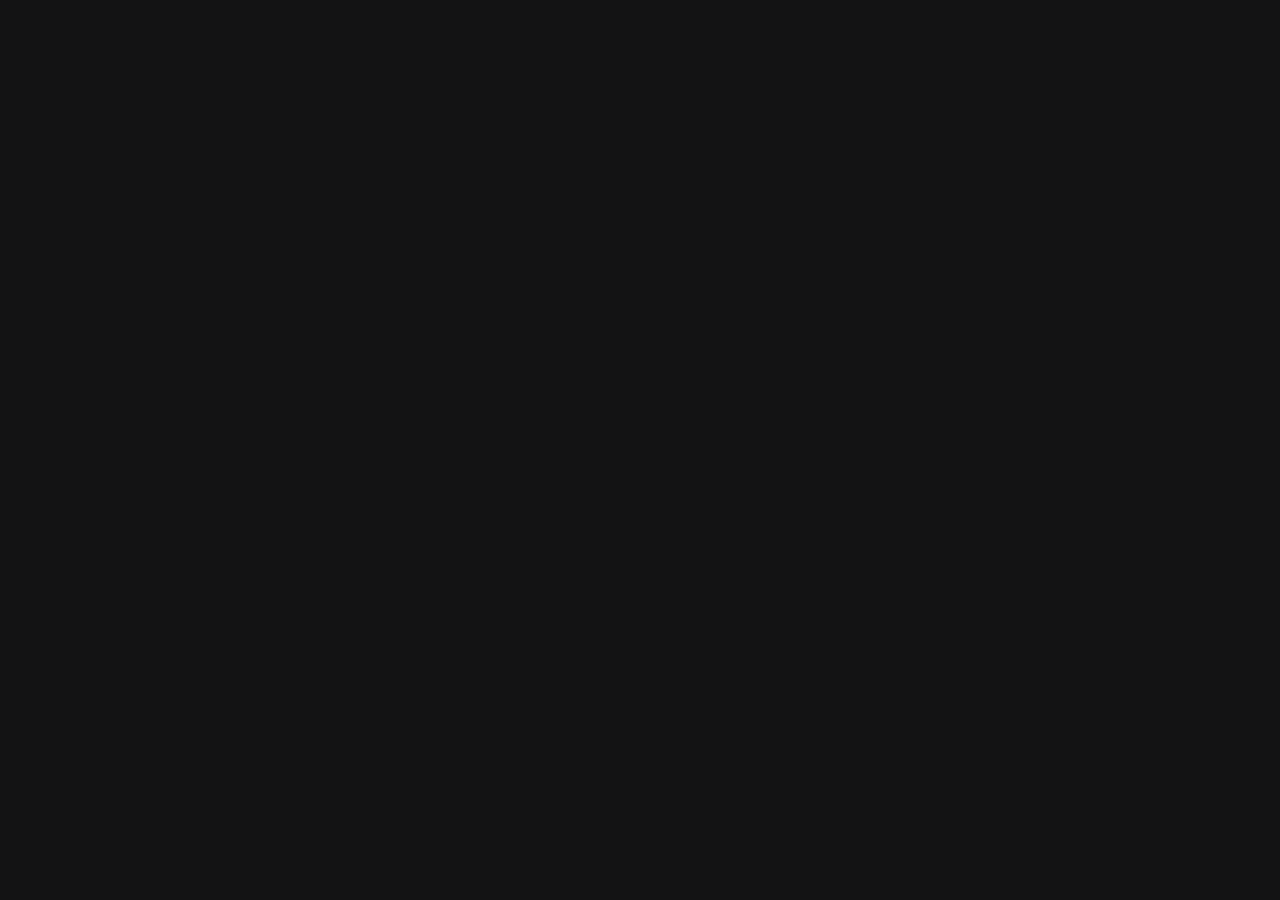
==== commit 4ad7db5d: "Update index.html" ====
--- a/index.html
+++ b/index.html
@@ -3,7 +3,7 @@
 <head>
 <meta charset="UTF-8">
 <meta name="viewport" content="width=device-width,initial-scale=1.0,viewport-fit=cover">
-<title>NovaClass You — Вход</title>
+<title>NovaClass — Вход</title>
 <link rel="preconnect" href="https://fonts.googleapis.com">
 <link rel="preconnect" href="https://fonts.gstatic.com" crossorigin>
 <link href="https://fonts.googleapis.com/css2?family=Nunito:wght@400;500;600;700;800&display=swap" rel="stylesheet">
@@ -25,94 +25,113 @@
     <span class="app-titlebar-title">NovaClass</span>
   </div>
   <div class="app-titlebar-controls">
-    <button class="app-titlebar-btn" id="tbMin" type="button" aria-label="Minimize"><svg viewBox="0 0 24 24"><line x1="5" y1="12" x2="19" y2="12"/></svg></button>
-    <button class="app-titlebar-btn" id="tbMax" type="button" aria-label="Maximize"><svg viewBox="0 0 24 24"><rect x="5" y="5" width="14" height="14" rx="2"/></svg></button>
-    <button class="app-titlebar-btn danger" id="tbClose" type="button" aria-label="Close"><svg viewBox="0 0 24 24"><line x1="6" y1="6" x2="18" y2="18"/><line x1="18" y1="6" x2="6" y2="18"/></svg></button>
+    <button class="app-titlebar-btn" id="tbMin" type="button" aria-label="Minimize"><svg><use href="#icon-minimize"></use></svg></button>
+    <button class="app-titlebar-btn" id="tbMax" type="button" aria-label="Maximize"><svg><use href="#icon-maximize"></use></svg></button>
+    <button class="app-titlebar-btn danger" id="tbClose" type="button" aria-label="Close"><svg><use href="#icon-close"></use></svg></button>
   </div>
 </div>
 
 <!-- OFFLINE -->
 <div id="offlineOverlay">
   <div class="offline-card">
-    <svg viewBox="0 0 24 24" fill="none" stroke="currentColor" stroke-width="1.5" stroke-linecap="round" stroke-linejoin="round">
-      <path d="M5 12.55a11 11 0 0 1 14.08 0"></path>
-      <path d="M1.42 9a16 16 0 0 1 21.16 0"></path>
-      <path d="M8.53 16.11a6 6 0 0 1 6.95 0"></path>
-      <line x1="12" y1="20" x2="12.01" y2="20"></line>
-      <line x1="2" y1="2" x2="22" y2="22"></line>
-    </svg>
+    <svg aria-hidden="true"><use href="#icon-wifi-off"></use></svg>
     <h2 id="offlineTitle">Нет подключения к интернету</h2>
     <p id="offlineSub">Пожалуйста, проверьте ваше соединение и попробуйте снова.</p>
   </div>
 </div>
 
-<!-- LOADER -->
+<!-- LOADER: CLASSIC intro (увеличенный вид + свечение). Логика загрузки не изменена -->
 <div id="loader" class="hidden">
-  <div id="m3Load"></div>
-  <div class="m3-bar" id="m3Bar"></div>
+  <svg id="introSpinner" viewBox="0 0 100 100" aria-hidden="true">
+    <defs>
+      <linearGradient id="introGrad" gradientUnits="userSpaceOnUse" x1="0" y1="0" x2="0" y2="100">
+        <stop offset="0" stop-color="#2d66ea"></stop>
+        <stop offset=".3" stop-color="#2d72e8"></stop>
+        <stop offset=".44" stop-color="#23a0ee"></stop>
+        <stop offset="1" stop-color="#23a0ee"></stop>
+      </linearGradient>
+    </defs>
+    <circle id="introArc" cx="50" cy="50" r="34" fill="none" stroke="url(#introGrad)" stroke-linecap="round" stroke-width="32"></circle>
+  </svg>
+  <div id="introGlow" aria-hidden="true"></div>
+  <div id="introLogoBox"><img id="introLogo" src="novaclass-mark.svg" alt="NovaClass"></div>
+  <div id="introBar" role="progressbar" aria-label="Загрузка" aria-valuemin="0" aria-valuemax="100">
+    <i id="introTrack"></i><i id="introFill"></i><i id="introDot"></i>
+  </div>
 </div>
 
 <!-- SVG SPRITE -->
 <svg xmlns="http://www.w3.org/2000/svg" style="display:none">
-  <symbol id="icon-home" viewBox="0 0 24 24"><path d="M3.5 10.5 12 3.5l8.5 7"/><path d="M5.5 9.5V20a1 1 0 0 0 1 1h11a1 1 0 0 0 1-1V9.5"/><path d="M9.5 21v-5a1 1 0 0 1 1-1h3a1 1 0 0 1 1 1v5"/></symbol>
-  <symbol id="icon-close" viewBox="0 0 24 24"><line x1="6" y1="6" x2="18" y2="18"/><line x1="18" y1="6" x2="6" y2="18"/></symbol>
-  <symbol id="icon-more-h" viewBox="0 0 24 24"><circle cx="5.5" cy="12" r="1.8" fill="currentColor" stroke="none"/><circle cx="12" cy="12" r="1.8" fill="currentColor" stroke="none"/><circle cx="18.5" cy="12" r="1.8" fill="currentColor" stroke="none"/></symbol>
-  <symbol id="icon-more-v" viewBox="0 0 24 24"><circle cx="12" cy="5.5" r="1.8" fill="currentColor" stroke="none"/><circle cx="12" cy="12" r="1.8" fill="currentColor" stroke="none"/><circle cx="12" cy="18.5" r="1.8" fill="currentColor" stroke="none"/></symbol>
-  <symbol id="icon-arrow-left" viewBox="0 0 24 24"><line x1="19" y1="12" x2="5" y2="12"/><polyline points="12 19 5 12 12 5"/></symbol>
-  <symbol id="icon-arrow-right" viewBox="0 0 24 24"><line x1="5" y1="12" x2="19" y2="12"/><polyline points="12 5 19 12 12 19"/></symbol>
-  <symbol id="icon-plus" viewBox="0 0 24 24"><line x1="12" y1="4" x2="12" y2="20"/><line x1="4" y1="12" x2="20" y2="12"/></symbol>
-  <symbol id="icon-check" viewBox="0 0 24 24"><polyline points="4.5 12.5 10 18 19.5 7"/></symbol>
-  <symbol id="icon-check-circle" viewBox="0 0 24 24"><circle cx="12" cy="12" r="9"/><polyline points="8 12 11 15 16 9"/></symbol>
-  <symbol id="icon-x-circle" viewBox="0 0 24 24"><circle cx="12" cy="12" r="9"/><line x1="9" y1="9" x2="15" y2="15"/><line x1="15" y1="9" x2="9" y2="15"/></symbol>
-  <symbol id="icon-edit" viewBox="0 0 24 24"><path d="M12 20h9"/><path d="M16.5 3.5a2.12 2.12 0 0 1 3 3L7 19l-4 1 1-4z"/></symbol>
-  <symbol id="icon-trash" viewBox="0 0 24 24"><line x1="3.5" y1="6.5" x2="20.5" y2="6.5"/><path d="M9 6.5V4.5A2 2 0 0 1 11 2.5h2a2 2 0 0 1 2 2v2"/><path d="M5.5 6.5 6.5 20a2 2 0 0 0 2 2h7a2 2 0 0 0 2-2l1-13.5"/><line x1="10" y1="11" x2="10" y2="17"/><line x1="14" y1="11" x2="14" y2="17"/></symbol>
-  <symbol id="icon-save" viewBox="0 0 24 24"><path d="M19 21H5a2 2 0 0 1-2-2V5a2 2 0 0 1 2-2h11l5 5v11a2 2 0 0 1-2 2z"/><path d="M8 3v5.5h7V3"/><rect x="7.5" y="13" width="9" height="8" rx="1.5"/></symbol>
-  <symbol id="icon-upload" viewBox="0 0 24 24"><path d="M3 15v4a2 2 0 0 0 2 2h14a2 2 0 0 0 2-2v-4"/><polyline points="8 8 12 4 16 8"/><line x1="12" y1="4" x2="12" y2="15"/></symbol>
-  <symbol id="icon-link" viewBox="0 0 24 24"><path d="M10 13a5 5 0 0 0 7.5.5l3-3a5 5 0 0 0-7-7l-1.5 1.5"/><path d="M14 11a5 5 0 0 0-7.5-.5l-3 3a5 5 0 0 0 7 7l1.5-1.5"/></symbol>
-  <symbol id="icon-external" viewBox="0 0 24 24"><path d="M18 13v6a2 2 0 0 1-2 2H5a2 2 0 0 1-2-2V8a2 2 0 0 1 2-2h6"/><polyline points="15 3 21 3 21 9"/><line x1="10" y1="14" x2="21" y2="3"/></symbol>
-  <symbol id="icon-mail" viewBox="0 0 24 24"><rect x="3" y="5" width="18" height="14" rx="3"/><path d="M3.5 8 11.4 13c.4.2.8.2 1.2 0L20.5 8"/></symbol>
-  <symbol id="icon-send" viewBox="0 0 24 24"><path d="M21.5 2.5 2 10.5l8 3.5 3.5 8 8-19.5z"/><line x1="10" y1="14" x2="15.5" y2="8.5"/></symbol>
-  <symbol id="icon-user" viewBox="0 0 24 24"><circle cx="12" cy="8" r="4"/><path d="M4.5 20.5c0-4 3.4-7 7.5-7s7.5 3 7.5 7"/></symbol>
-  <symbol id="icon-user-plus" viewBox="0 0 24 24"><circle cx="9" cy="8" r="4"/><path d="M2 20.5c0-3.8 3.1-6.5 7-6.5s7 2.7 7 6.5"/><line x1="19" y1="8" x2="19" y2="14"/><line x1="16" y1="11" x2="22" y2="11"/></symbol>
-  <symbol id="icon-user-x" viewBox="0 0 24 24"><circle cx="9.5" cy="8" r="4"/><path d="M2.5 20.5c0-3.9 3.1-6.5 7-6.5 1.6 0 3 .5 4.2 1.3"/><line x1="17" y1="8" x2="22" y2="13"/><line x1="22" y1="8" x2="17" y2="13"/></symbol>
-  <symbol id="icon-users" viewBox="0 0 24 24"><circle cx="9" cy="8" r="3.5"/><path d="M3 20c0-3.3 2.7-5.5 6-5.5s6 2.2 6 5.5"/><path d="M16.5 4.9a3.5 3.5 0 0 1 0 6.2"/><path d="M21 20c0-2.5-1.6-4.4-4-5.2"/></symbol>
-  <symbol id="icon-profile" viewBox="0 0 24 24"><rect x="2.5" y="5" width="19" height="14" rx="3"/><circle cx="9" cy="11" r="2.4"/><path d="M5 16.5c.5-1.4 2-2.4 4-2.4s3.5 1 4 2.4"/><line x1="14.5" y1="10" x2="19" y2="10"/><line x1="14.5" y1="13.5" x2="17.5" y2="13.5"/></symbol>
-  <symbol id="icon-settings" viewBox="0 0 24 24"><circle cx="12" cy="12" r="3"/><path d="M19.4 14.5a1.6 1.6 0 0 0 .32 1.76l.06.06a2 2 0 1 1-2.83 2.83l-.06-.06a1.6 1.6 0 0 0-1.76-.32 1.6 1.6 0 0 0-.97 1.47V20.5a2 2 0 1 1-4 0v-.1a1.6 1.6 0 0 0-1.05-1.47 1.6 1.6 0 0 0-1.76.32l-.06.06a2 2 0 1 1-2.83-2.83l.06-.06a1.6 1.6 0 0 0 .32-1.76 1.6 1.6 0 0 0-1.47-.97H3.5a2 2 0 1 1 0-4h.1A1.6 1.6 0 0 0 5.07 8.6a1.6 1.6 0 0 0-.32-1.76l-.06-.06a2 2 0 1 1 2.83-2.83l.06.06a1.6 1.6 0 0 0 1.76.32H9.4a1.6 1.6 0 0 0 .97-1.47V2.8a2 2 0 1 1 4 0v.1a1.6 1.6 0 0 0 .97 1.47 1.6 1.6 0 0 0 1.76-.32l.06-.06a2 2 0 1 1 2.83 2.83l-.06.06a1.6 1.6 0 0 0-.32 1.76V8.7a1.6 1.6 0 0 0 1.47.97h.1a2 2 0 1 1 0 4h-.1a1.6 1.6 0 0 0-1.47.97z"/></symbol>
-  <symbol id="icon-lock" viewBox="0 0 24 24"><rect x="4" y="10" width="16" height="11" rx="3"/><path d="M8 10V7a4 4 0 0 1 8 0v3"/><circle cx="12" cy="15.5" r="1.3" fill="currentColor" stroke="none"/></symbol>
-  <symbol id="icon-login" viewBox="0 0 24 24"><path d="M14.5 3H18a2.5 2.5 0 0 1 2.5 2.5v13A2.5 2.5 0 0 1 18 21h-3.5"/><polyline points="9 16.5 4.5 12 9 7.5"/><line x1="4.5" y1="12" x2="15" y2="12"/></symbol>
-  <symbol id="icon-logout" viewBox="0 0 24 24"><path d="M9.5 3H6a2.5 2.5 0 0 0-2.5 2.5v13A2.5 2.5 0 0 0 6 21h3.5"/><polyline points="15 16.5 19.5 12 15 7.5"/><line x1="19.5" y1="12" x2="9" y2="12"/></symbol>
-  <symbol id="icon-file" viewBox="0 0 24 24"><path d="M14 3H6.5A2.5 2.5 0 0 0 4 5.5v13A2.5 2.5 0 0 0 6.5 21h11a2.5 2.5 0 0 0 2.5-2.5V9z"/><polyline points="14 3 14 9 20 9"/></symbol>
-  <symbol id="icon-calendar" viewBox="0 0 24 24"><rect x="3" y="4.5" width="18" height="16.5" rx="2.5"/><line x1="3" y1="9.5" x2="21" y2="9.5"/><line x1="8" y1="2.5" x2="8" y2="6.5"/><line x1="16" y1="2.5" x2="16" y2="6.5"/><circle cx="8" cy="13.5" r="1.1" fill="currentColor" stroke="none"/><circle cx="12" cy="13.5" r="1.1" fill="currentColor" stroke="none"/><circle cx="16" cy="13.5" r="1.1" fill="currentColor" stroke="none"/><circle cx="8" cy="17.5" r="1.1" fill="currentColor" stroke="none"/><circle cx="12" cy="17.5" r="1.1" fill="currentColor" stroke="none"/><circle cx="16" cy="17.5" r="1.1" fill="currentColor" stroke="none"/></symbol>
-  <symbol id="icon-clock" viewBox="0 0 24 24"><circle cx="12" cy="12" r="9"/><polyline points="12 6.5 12 12 15.5 14"/></symbol>
-  <symbol id="icon-location" viewBox="0 0 24 24"><path d="M21 10c0 7-9 12-9 12s-9-5-9-12a9 9 0 0 1 18 0z"/><circle cx="12" cy="10" r="3"/></symbol>
-  <symbol id="icon-globe" viewBox="0 0 24 24"><circle cx="12" cy="12" r="9"/><line x1="3" y1="12" x2="21" y2="12"/><path d="M12 3c2.5 2.5 4 5.5 4 9s-1.5 6.5-4 9c-2.5-2.5-4-5.5-4-9s1.5-6.5 4-9z"/></symbol>
-  <symbol id="icon-chart" viewBox="0 0 24 24"><line x1="4" y1="20" x2="20" y2="20"/><rect x="5.5" y="12" width="3.5" height="6" rx="1"/><rect x="10.5" y="7" width="3.5" height="11" rx="1"/><rect x="15.5" y="3.5" width="3.5" height="14.5" rx="1"/></symbol>
-  <symbol id="icon-info" viewBox="0 0 24 24"><circle cx="12" cy="12" r="9"/><line x1="12" y1="11" x2="12" y2="16.5"/><circle cx="12" cy="7.8" r="1.1" fill="currentColor" stroke="none"/></symbol>
-  <symbol id="icon-alert-triangle" viewBox="0 0 24 24"><path d="M10.3 3.8 1.8 18a2 2 0 0 0 1.7 3h17a2 2 0 0 0 1.7-3L13.7 3.8a2 2 0 0 0-3.4 0z"/><line x1="12" y1="9" x2="12" y2="13.5"/><circle cx="12" cy="17" r="1.1" fill="currentColor" stroke="none"/></symbol>
-  <symbol id="icon-play" viewBox="0 0 24 24"><polygon points="6 3 21 12 6 21" fill="currentColor" stroke="none"/></symbol>
-  <symbol id="icon-mic" viewBox="0 0 24 24"><rect x="9" y="2.5" width="6" height="11" rx="3"/><path d="M18.5 10v1a6.5 6.5 0 0 1-13 0v-1"/><line x1="12" y1="18.5" x2="12" y2="22"/></symbol>
-  <symbol id="icon-theme" viewBox="0 0 24 24"><circle cx="12" cy="12" r="4"/><line x1="12" y1="2" x2="12" y2="4.5"/><line x1="12" y1="19.5" x2="12" y2="22"/><line x1="4.2" y1="4.2" x2="6" y2="6"/><line x1="18" y1="18" x2="19.8" y2="19.8"/><line x1="2" y1="12" x2="4.5" y2="12"/><line x1="19.5" y1="12" x2="22" y2="12"/><line x1="4.2" y1="19.8" x2="6" y2="18"/><line x1="18" y1="6" x2="19.8" y2="4.2"/></symbol>
-  <symbol id="icon-book" viewBox="0 0 24 24"><path d="M4 4.5A2.5 2.5 0 0 1 6.5 2H20v18H6.5A2.5 2.5 0 0 0 4 22.5z"/><line x1="4" y1="4.5" x2="4" y2="22.5"/><line x1="8.5" y1="7" x2="16" y2="7"/></symbol>
-  <symbol id="icon-book-open" viewBox="0 0 24 24"><path d="M9 4H6a2 2 0 0 0-2 2v12a2 2 0 0 0 2 2h12a2 2 0 0 0 2-2V6a2 2 0 0 0-2-2h-3"/><rect x="9" y="2.5" width="6" height="3.5" rx="1.4"/><line x1="8" y1="11" x2="16" y2="11"/><line x1="8" y1="15" x2="16" y2="15"/></symbol>
-  <symbol id="icon-graduation" viewBox="0 0 24 24"><path d="M2 9.5 12 4l10 5.5-10 5.5z"/><path d="M6.5 12v4c0 1.7 2.5 3 5.5 3s5.5-1.3 5.5-3v-4"/><line x1="22" y1="9.5" x2="22" y2="15"/></symbol>
-  <symbol id="icon-sliders" viewBox="0 0 24 24"><line x1="4" y1="21" x2="4" y2="14"/><line x1="4" y1="10" x2="4" y2="3"/><line x1="12" y1="21" x2="12" y2="12"/><line x1="12" y1="8" x2="12" y2="3"/><line x1="20" y1="21" x2="20" y2="16"/><line x1="20" y1="12" x2="20" y2="3"/><line x1="1" y1="14" x2="7" y2="14"/><line x1="9" y1="8" x2="15" y2="8"/><line x1="17" y1="16" x2="23" y2="16"/></symbol>
-  <symbol id="icon-refresh" viewBox="0 0 24 24"><path d="M21 3.5v5h-5"/><path d="M20.5 14a8.5 8.5 0 1 1-.5-6.5L21 8.5"/></symbol>
-  <symbol id="icon-sun" viewBox="0 0 24 24"><circle cx="12" cy="12" r="4"/><path d="M12 2v2m0 16v2M4.93 4.93l1.41 1.41m11.32 11.32l1.41 1.41M2 12h2m16 0h2M6.34 17.66l-1.41 1.41M19.07 4.93l-1.41 1.41" stroke-linecap="round"/></symbol>
-  <symbol id="icon-moon" viewBox="0 0 24 24"><path d="M21 12.8A9 9 0 1 1 11.2 3a7 7 0 0 0 9.8 9.8z"/></symbol>
-  <symbol id="icon-palm" viewBox="0 0 24 24"><path d="M12 22V10m0 0c0-4.4-3.6-8-8-8 0 4.4 3.6 8 8 8zm0 0c0-4.4 3.6-8 8-8 0 4.4-3.6 8-8 8z" stroke-linecap="round"/></symbol>
-  <symbol id="icon-megaphone" viewBox="0 0 24 24"><path d="M3 11l18-5v12L3 14v-3z"/><path d="M11.6 16.8a3 3 0 1 1-5.8-1.6" stroke-linecap="round"/></symbol>
-  <symbol id="nc-icon-person" viewBox="0 0 24 24"><circle cx="12" cy="8" r="3.5"/><path d="M5 20c.5-3.5 3-5.5 7-5.5s6.5 2 7 5.5" stroke-linecap="round"/></symbol>
-  <symbol id="nc-icon-lock" viewBox="0 0 24 24"><rect x="5" y="10" width="14" height="11" rx="2.5"/><path d="M8 10V7a4 4 0 0 1 8 0v3" stroke-linecap="round"/><circle cx="12" cy="15" r=".8" fill="currentColor" stroke="none"/><path d="M12 16v1.5" stroke-linecap="round"/></symbol>
-  <symbol id="nc-icon-name" viewBox="0 0 24 24"><circle cx="12" cy="8" r="3.5"/><path d="M5 20c.5-3.5 3-5.5 7-5.5s6.5 2 7 5.5" stroke-linecap="round"/></symbol>
-  <symbol id="nc-icon-repeat-lock" viewBox="0 0 24 24"><rect x="5" y="10" width="14" height="11" rx="2.5"/><path d="M8 10V7a4 4 0 0 1 7-2.6M17 3.5v4h-4" stroke-linecap="round" stroke-linejoin="round"/><circle cx="12" cy="15" r=".8" fill="currentColor" stroke="none"/><path d="M12 16v1.5" stroke-linecap="round"/></symbol>
-  <symbol id="nc-icon-chevron" viewBox="0 0 24 24"><path d="m8 10 4 4 4-4" stroke-linecap="round" stroke-linejoin="round"/></symbol>
-  <symbol id="nc-icon-home" viewBox="0 0 24 24"><path d="m3.5 10.5 8.5-7 8.5 7M5.5 9.5V19a2 2 0 0 0 2 2h9a2 2 0 0 0 2-2V9.5" stroke-linecap="round" stroke-linejoin="round"/><path d="M10 21v-5a2 2 0 0 1 4 0v5"/></symbol>
-  <symbol id="nc-icon-calendar" viewBox="0 0 24 24"><rect x="4" y="5" width="16" height="16" rx="2.5"/><path d="M8 3v4m8-4v4M4 9.5h16M8 13h.1m4-.1h.1m3.9.1h.1M8 17h.1m4-.1h.1" stroke-linecap="round" stroke-width="2"/></symbol>
-  <symbol id="nc-icon-homework" viewBox="0 0 24 24"><path d="M6 3.5h12v17H6zM9 8h6m-6 4h6m-6 4h3m5 0 1.5 1.5L21 15" stroke-linecap="round" stroke-linejoin="round"/></symbol>
-  <symbol id="nc-icon-diary" viewBox="0 0 24 24"><path d="M5 4.5A2.5 2.5 0 0 1 7.5 2H20v18H7.5A2.5 2.5 0 0 0 5 22.5zM5 4.5v18m4-15h7m-7 4h7" stroke-linecap="round" stroke-linejoin="round"/></symbol>
-  <symbol id="nc-icon-journal" viewBox="0 0 24 24"><path d="M4 20V5a2 2 0 0 1 2-2h14v18H6a2 2 0 0 0-2 2m4-7v-3m4 3V8m4 8v-5" stroke-linecap="round" stroke-linejoin="round"/></symbol>
-  <symbol id="nc-icon-users" viewBox="0 0 24 24"><circle cx="9" cy="8" r="3"/><path d="M3.5 20c.5-3 2.3-4.5 5.5-4.5s5 1.5 5.5 4.5m1-14a3 3 0 0 1 0 5.5m1.5 4.5c2.1.6 3.3 2 3.5 4" stroke-linecap="round"/></symbol>
-  <symbol id="nc-icon-school" viewBox="0 0 24 24"><path d="m3 9 9-5 9 5-9 5zM6 11v5c3.5 3 8.5 3 12 0v-5m3-2v6" stroke-linecap="round" stroke-linejoin="round"/></symbol>
+  <!-- =========================================
+       NovaClass — Google Material Symbols Rounded
+       Официальные SVG: https://cdn.jsdelivr.net/npm/@material-symbols/svg-400@0.48.2/rounded/
+       Лицензия: Apache-2.0
+       ========================================= -->
+  <symbol id="icon-home" viewBox="0 -960 960 960"><path fill="currentColor" d="M220-180h150v-220q0-12.75 8.63-21.38Q387.25-430 400-430h160q12.75 0 21.38 8.62Q590-412.75 590-400v220h150v-390L480-765 220-570v390Zm-60 0v-390q0-14.25 6.38-27 6.37-12.75 17.62-21l260-195q15.68-12 35.84-12Q500-825 516-813l260 195q11.25 8.25 17.63 21 6.37 12.75 6.37 27v390q0 24.75-17.62 42.37Q764.75-120 740-120H560q-12.75 0-21.37-8.63Q530-137.25 530-150v-220H430v220q0 12.75-8.62 21.37Q412.75-120 400-120H220q-24.75 0-42.37-17.63Q160-155.25 160-180Zm320-293Z"/></symbol>
+  <symbol id="icon-close" viewBox="0 -960 960 960"><path fill="currentColor" d="M480-438 270-228q-9 9-21 9t-21-9q-9-9-9-21t9-21l210-210-210-210q-9-9-9-21t9-21q9-9 21-9t21 9l210 210 210-210q9-9 21-9t21 9q9 9 9 21t-9 21L522-480l210 210q9 9 9 21t-9 21q-9 9-21 9t-21-9L480-438Z"/></symbol>
+  <symbol id="icon-payments" viewBox="0 -960 960 960"><path fill="currentColor" d="M540-420q-50 0-85-35t-35-85q0-50 35-85t85-35q50 0 85 35t35 85q0 50-35 85t-85 35ZM220-280q-24.75 0-42.37-17.63Q160-315.25 160-340v-400q0-24.75 17.63-42.38Q195.25-800 220-800h640q24.75 0 42.38 17.62Q920-764.75 920-740v400q0 24.75-17.62 42.37Q884.75-280 860-280H220Zm100-60h440q0-42 29-71t71-29v-200q-42 0-71-29t-29-71H320q0 42-29 71t-71 29v200q42 0 71 29t29 71Zm450 180H100q-24.75 0-42.37-17.63Q40-195.25 40-220v-430q0-12.75 8.68-21.38 8.67-8.62 21.5-8.62 12.82 0 21.32 8.62 8.5 8.63 8.5 21.38v430h670q12.75 0 21.38 8.68 8.62 8.67 8.62 21.5 0 12.82-8.62 21.32-8.63 8.5-21.38 8.5ZM220-340v-400 400Z"/></symbol>
+  <symbol id="icon-more-h" viewBox="0 -960 960 960"><path fill="currentColor" d="M207.86-432Q188-432 174-446.14t-14-34Q160-500 174.14-514t34-14Q228-528 242-513.86t14 34Q256-460 241.86-446t-34 14Zm272 0Q460-432 446-446.14t-14-34Q432-500 446.14-514t34-14Q500-528 514-513.86t14 34Q528-460 513.86-446t-34 14Zm272 0Q732-432 718-446.14t-14-34Q704-500 718.14-514t34-14Q772-528 786-513.86t14 34Q800-460 785.86-446t-34 14Z"/></symbol>
+  <symbol id="icon-more-v" viewBox="0 -960 960 960"><path fill="currentColor" d="M479.86-160Q460-160 446-174.14t-14-34Q432-228 446.14-242t34-14Q500-256 514-241.86t14 34Q528-188 513.86-174t-34 14Zm0-272Q460-432 446-446.14t-14-34Q432-500 446.14-514t34-14Q500-528 514-513.86t14 34Q528-460 513.86-446t-34 14Zm0-272Q460-704 446-718.14t-14-34Q432-772 446.14-786t34-14Q500-800 514-785.86t14 34Q528-732 513.86-718t-34 14Z"/></symbol>
+  <symbol id="icon-arrow-left" viewBox="0 -960 960 960"><path fill="currentColor" d="m274-450 227 227q9 9 9 21t-9 21q-9 9-21 9t-21-9L181-459q-5-5-7-10t-2-11q0-6 2-11t7-10l278-278q9-9 21-9t21 9q9 9 9 21t-9 21L274-510h496q13 0 21.5 8.5T800-480q0 13-8.5 21.5T770-450H274Z"/></symbol>
+  <symbol id="icon-arrow-right" viewBox="0 -960 960 960"><path fill="currentColor" d="M686-450H190q-13 0-21.5-8.5T160-480q0-13 8.5-21.5T190-510h496L459-737q-9-9-9-21t9-21q9-9 21-9t21 9l278 278q5 5 7 10t2 11q0 6-2 11t-7 10L501-181q-9 9-21 9t-21-9q-9-9-9-21t9-21l227-227Z"/></symbol>
+  <symbol id="icon-plus" viewBox="0 -960 960 960"><path fill="currentColor" d="M450-450H230q-12.75 0-21.37-8.68-8.63-8.67-8.63-21.5 0-12.82 8.63-21.32 8.62-8.5 21.37-8.5h220v-220q0-12.75 8.68-21.38 8.67-8.62 21.5-8.62 12.82 0 21.32 8.62 8.5 8.63 8.5 21.38v220h220q12.75 0 21.38 8.68 8.62 8.67 8.62 21.5 0 12.82-8.62 21.32-8.63 8.5-21.38 8.5H510v220q0 12.75-8.68 21.37-8.67 8.63-21.5 8.63-12.82 0-21.32-8.63-8.5-8.62-8.5-21.37v-220Z"/></symbol>
+  <symbol id="icon-check" viewBox="0 -960 960 960"><path fill="currentColor" d="m378-332 363-363q9-9 21.5-9t21.5 9q9 9 9 21.5t-9 21.5L399-267q-9 9-21 9t-21-9L175-449q-9-9-8.5-21.5T176-492q9-9 21.5-9t21.5 9l159 160Z"/></symbol>
+  <symbol id="icon-check-circle" viewBox="0 -960 960 960"><path fill="currentColor" d="m421-389-98-98q-9-9-22-9t-23 10q-9 9-9 22t9 22l122 123q9 9 21 9t21-9l239-239q10-10 10-23t-10-23q-10-9-23.5-8.5T635-603L421-389Zm59 309q-82 0-155-31.5t-127.5-86Q143-252 111.5-325T80-480q0-83 31.5-156t86-127Q252-817 325-848.5T480-880q83 0 156 31.5T763-763q54 54 85.5 127T880-480q0 82-31.5 155T763-197.5q-54 54.5-127 86T480-80Zm0-60q142 0 241-99.5T820-480q0-142-99-241t-241-99q-141 0-240.5 99T140-480q0 141 99.5 240.5T480-140Zm0-340Z"/></symbol>
+  <symbol id="icon-x-circle" viewBox="0 -960 960 960"><path fill="currentColor" d="m480-438 129 129q9 9 21 9t21-9q9-9 9-21t-9-21L522-480l129-129q9-9 9-21t-9-21q-9-9-21-9t-21 9L480-522 351-651q-9-9-21-9t-21 9q-9 9-9 21t9 21l129 129-129 129q-9 9-9 21t9 21q9 9 21 9t21-9l129-129Zm0 358q-82 0-155-31.5t-127.5-86Q143-252 111.5-325T80-480q0-83 31.5-156t86-127Q252-817 325-848.5T480-880q83 0 156 31.5T763-763q54 54 85.5 127T880-480q0 82-31.5 155T763-197.5q-54 54.5-127 86T480-80Zm0-60q142 0 241-99.5T820-480q0-142-99-241t-241-99q-141 0-240.5 99T140-480q0 141 99.5 240.5T480-140Zm0-340Z"/></symbol>
+  <symbol id="icon-edit" viewBox="0 -960 960 960"><path fill="currentColor" d="M180-180h44l472-471-44-44-472 471v44Zm-30 60q-13 0-21.5-8.5T120-150v-73q0-12 5-23.5t13-19.5l557-556q8-8 19-12.5t23-4.5q11 0 22 4.5t20 12.5l44 44q9 9 13 20t4 22q0 11-4.5 22.5T823-694L266-138q-8 8-19.5 13t-23.5 5h-73Zm629-617-41-41 41 41Zm-105 64-22-22 44 44-22-22Z"/></symbol>
+  <symbol id="icon-trash" viewBox="0 -960 960 960"><path fill="currentColor" d="M261-120q-24.75 0-42.37-17.63Q201-155.25 201-180v-570h-11q-12.75 0-21.37-8.68-8.63-8.67-8.63-21.5 0-12.82 8.63-21.32 8.62-8.5 21.37-8.5h158q0-13 8.63-21.5 8.62-8.5 21.37-8.5h204q12.75 0 21.38 8.62Q612-822.75 612-810h158q12.75 0 21.38 8.68 8.62 8.67 8.62 21.5 0 12.82-8.62 21.32-8.63 8.5-21.38 8.5h-11v570q0 24.75-17.62 42.37Q723.75-120 699-120H261Zm438-630H261v570h438v-570ZM418.5-274.63q8.5-8.62 8.5-21.37v-339q0-12.75-8.68-21.38-8.67-8.62-21.5-8.62-12.82 0-21.32 8.62-8.5 8.63-8.5 21.38v339q0 12.75 8.68 21.37 8.67 8.63 21.5 8.63 12.82 0 21.32-8.63Zm166 0q8.5-8.62 8.5-21.37v-339q0-12.75-8.68-21.38-8.67-8.62-21.5-8.62-12.82 0-21.32 8.62-8.5 8.63-8.5 21.38v339q0 12.75 8.68 21.37 8.67 8.63 21.5 8.63 12.82 0 21.32-8.63ZM261-750v570-570Z"/></symbol>
+  <symbol id="icon-save" viewBox="0 -960 960 960"><path fill="currentColor" d="M180-120q-24 0-42-18t-18-42v-600q0-24 18-42t42-18h478q12.44 0 23.72 5T701-822l121 121q8 8 13 19.28 5 11.28 5 23.72v478q0 24-18 42t-42 18H180Zm600-536L656-780H180v600h600v-476ZM553.5-275.26q30.5-30.27 30.5-73.5 0-43.24-30.26-73.74-30.27-30.5-73.5-30.5-43.24 0-73.74 30.26-30.5 30.27-30.5 73.5 0 43.24 30.26 73.74 30.27 30.5 73.5 30.5 43.24 0 73.74-30.26ZM263-584h298q12.75 0 21.38-8.63Q591-601.25 591-614v-83q0-12.75-8.62-21.38Q573.75-727 561-727H263q-12.75 0-21.37 8.62Q233-709.75 233-697v83q0 12.75 8.63 21.37Q250.25-584 263-584Zm-83-72v476-600 124Z"/></symbol>
+  <symbol id="icon-upload" viewBox="0 -960 960 960"><path fill="currentColor" d="M220-160q-24 0-42-18t-18-42v-113q0-12.75 8.68-21.38 8.67-8.62 21.5-8.62 12.82 0 21.32 8.62 8.5 8.63 8.5 21.38v113h520v-113q0-12.75 8.68-21.38 8.67-8.62 21.5-8.62 12.82 0 21.32 8.62 8.5 8.63 8.5 21.38v113q0 24-18 42t-42 18H220Zm230-524-99 99q-8.8 9-20.9 8.5-12.1-.5-21.49-9.5-8.61-9-8.61-21.5t9-21.5l150-150q5-5 10.13-7 5.14-2 11-2 5.87 0 10.87 2 5 2 10 7l151 151q9 9 9 21t-8.61 21q-9.39 9-21.89 9t-21.5-9l-99-98v341q0 12.75-8.68 21.37-8.67 8.63-21.5 8.63-12.82 0-21.32-8.63-8.5-8.62-8.5-21.37v-341Z"/></symbol>
+  <symbol id="icon-link" viewBox="0 -960 960 960"><path fill="currentColor" d="M280-280q-83 0-141.5-58.5T80-480q0-83 58.5-141.5T280-680h140q12.75 0 21.38 8.68 8.62 8.67 8.62 21.5 0 12.82-8.62 21.32-8.63 8.5-21.38 8.5H280q-58.33 0-99.17 40.76-40.83 40.77-40.83 99Q140-422 180.83-381q40.84 41 99.17 41h140q12.75 0 21.38 8.68 8.62 8.67 8.62 21.5 0 12.82-8.62 21.32-8.63 8.5-21.38 8.5H280Zm75-170q-12.75 0-21.37-8.68-8.63-8.67-8.63-21.5 0-12.82 8.63-21.32 8.62-8.5 21.37-8.5h250q12.75 0 21.38 8.68 8.62 8.67 8.62 21.5 0 12.82-8.62 21.32-8.63 8.5-21.38 8.5H355Zm185 170q-12.75 0-21.37-8.68-8.63-8.67-8.63-21.5 0-12.82 8.63-21.32 8.62-8.5 21.37-8.5h140q58.33 0 99.17-40.76 40.83-40.77 40.83-99Q820-538 779.17-579q-40.84-41-99.17-41H540q-12.75 0-21.37-8.68-8.63-8.67-8.63-21.5 0-12.82 8.63-21.32 8.62-8.5 21.37-8.5h140q83 0 141.5 58.5T880-480q0 83-58.5 141.5T680-280H540Z"/></symbol>
+  <symbol id="icon-external" viewBox="0 -960 960 960"><path fill="currentColor" d="M180-120q-24 0-42-18t-18-42v-600q0-24 18-42t42-18h249q12.75 0 21.38 8.68 8.62 8.67 8.62 21.5 0 12.82-8.62 21.32-8.63 8.5-21.38 8.5H180v600h600v-249q0-12.75 8.68-21.38 8.67-8.62 21.5-8.62 12.82 0 21.32 8.62 8.5 8.63 8.5 21.38v249q0 24-18 42t-42 18H180Zm600-617L403-360q-9 9-21 8.5t-21-9.5q-9-9-9-21t9-21l377-377H549q-12.75 0-21.37-8.68-8.63-8.67-8.63-21.5 0-12.82 8.63-21.32 8.62-8.5 21.37-8.5h261q12.75 0 21.38 8.62Q840-822.75 840-810v261q0 12.75-8.68 21.37-8.67 8.63-21.5 8.63-12.82 0-21.32-8.63-8.5-8.62-8.5-21.37v-188Z"/></symbol>
+  <symbol id="icon-mail" viewBox="0 -960 960 960"><path fill="currentColor" d="M140-160q-24 0-42-18t-18-42v-520q0-24 18-42t42-18h680q24 0 42 18t18 42v520q0 24-18 42t-42 18H140Zm680-525L496-473q-4 2-7.5 3.5T480-468q-5 0-8.5-1.5T464-473L140-685v465h680v-465ZM480-522l336-218H145l335 218ZM140-685v7-39.32.73V-740v23-.91V-678v-7 465-465Z"/></symbol>
+  <symbol id="icon-send" viewBox="0 -960 960 960"><path fill="currentColor" d="M814-452 162-178q-15 6-28.5-2.5T120-205v-550q0-16 13.5-24.5T162-782l652 274q18 8 18 28t-18 28ZM180-253l544-227-544-230v168l242 62-242 60v167Zm0 0v-457 457Z"/></symbol>
+  <symbol id="icon-user" viewBox="0 -960 960 960"><path fill="currentColor" d="M372-523q-42-42-42-108t42-108q42-42 108-42t108 42q42 42 42 108t-42 108q-42 42-108 42t-108-42ZM160-220v-34q0-38 19-65t49-41q67-30 128.5-45T480-420q62 0 123 15.5T731-360q31 14 50 41t19 65v34q0 25-17.5 42.5T740-160H220q-25 0-42.5-17.5T160-220Zm60 0h520v-34q0-16-9.5-30.5T707-306q-64-31-117-42.5T480-360q-57 0-111 11.5T252-306q-14 7-23 21.5t-9 30.5v34Zm324.5-346.5Q570-592 570-631t-25.5-64.5Q519-721 480-721t-64.5 25.5Q390-670 390-631t25.5 64.5Q441-541 480-541t64.5-25.5ZM480-631Zm0 411Z"/></symbol>
+  <symbol id="icon-user-plus" viewBox="0 -960 960 960"><path fill="currentColor" d="M730-530H630q-12.75 0-21.37-8.68-8.63-8.67-8.63-21.5 0-12.82 8.63-21.32 8.62-8.5 21.37-8.5h100v-100q0-12.75 8.68-21.38 8.67-8.62 21.5-8.62 12.82 0 21.32 8.62 8.5 8.63 8.5 21.38v100h100q12.75 0 21.38 8.68 8.62 8.67 8.62 21.5 0 12.82-8.62 21.32-8.63 8.5-21.38 8.5H790v100q0 12.75-8.68 21.37-8.67 8.63-21.5 8.63-12.82 0-21.32-8.63-8.5-8.62-8.5-21.37v-100Zm-478 7q-42-42-42-108t42-108q42-42 108-42t108 42q42 42 42 108t-42 108q-42 42-108 42t-108-42ZM40-220v-34q0-35 17.5-63.5T108-360q75-33 133.34-46.5t118.5-13.5Q420-420 478-406.5T611-360q33 15 51 43t18 63v34q0 24.75-17.62 42.37Q644.75-160 620-160H100q-24.75 0-42.37-17.63Q40-195.25 40-220Zm60 0h520v-34q0-16-9-30.5T587-306q-71-33-120-43.5T360-360q-58 0-107.5 10.5T132-306q-15 7-23.5 21.5T100-254v34Zm324.5-346.5Q450-592 450-631t-25.5-64.5Q399-721 360-721t-64.5 25.5Q270-670 270-631t25.5 64.5Q321-541 360-541t64.5-25.5ZM360-631Zm0 411Z"/></symbol>
+  <symbol id="icon-user-x" viewBox="0 -960 960 960"><path fill="currentColor" d="M678-602h172q13 0 21.5 8.5T880-572q0 13-8.5 21.5T850-542H678q-13 0-21.5-8.5T648-572q0-13 8.5-21.5T678-602Zm-426 79q-42-42-42-108t42-108q42-42 108-42t108 42q42 42 42 108t-42 108q-42 42-108 42t-108-42ZM40-220v-34q0-35 17.5-63.5T108-360q75-33 133.5-46.5T360-420q60 0 118 13.5T611-360q33 15 51 43t18 63v34q0 25-17.5 42.5T620-160H100q-25 0-42.5-17.5T40-220Zm60 0h520v-34q0-16-9-30.5T587-306q-71-33-120-43.5T360-360q-58 0-107.5 10.5T132-306q-15 7-23.5 21.5T100-254v34Zm324.5-346.5Q450-592 450-631t-25.5-64.5Q399-721 360-721t-64.5 25.5Q270-670 270-631t25.5 64.5Q321-541 360-541t64.5-25.5ZM360-631Zm0 411Z"/></symbol>
+  <symbol id="icon-users" viewBox="0 -960 960 960"><path fill="currentColor" d="M38-254q0-35 18-63.5t50-42.5q73-32 131.5-46T358-420q62 0 120 14t131 46q32 14 50.5 42.5T678-254v34q0 25-17.5 42.5T618-160H98q-25 0-42.5-17.5T38-220v-34Zm824 94H724q5-15 9.5-29.5T738-220v-34q0-63-29-101.5T622-420q69 8 130 22t99 34q33 19 52 47t19 63v34q0 25-17.5 42.5T862-160ZM250-523q-42-42-42-108t42-108q42-42 108-42t108 42q42 42 42 108t-42 108q-42 42-108 42t-108-42Zm426 0q-42 42-108 42-11 0-24.5-1.5T519-488q24-25 36.5-61.5T568-631q0-45-12.5-79.5T519-774q11-3 24.5-5t24.5-2q66 0 108 42t42 108q0 66-42 108ZM98-220h520v-34q0-16-9.5-31T585-306q-72-32-121-43t-106-11q-57 0-106.5 11T130-306q-14 6-23 21t-9 31v34Zm324.5-346.5Q448-592 448-631t-25.5-64.5Q397-721 358-721t-64.5 25.5Q268-670 268-631t25.5 64.5Q319-541 358-541t64.5-25.5ZM358-220Zm0-411Z"/></symbol>
+  <symbol id="icon-profile" viewBox="0 -960 960 960"><path fill="currentColor" d="M232-247h239v-14q0-18-9-32t-23-19q-32-11-50-14.5t-35-3.5q-19 0-40.5 4.5T265-312q-15 5-24 19t-9 32v14Zm361-67h120q11 0 18-7t7-18q0-11-7-18t-18-7H593q-11 0-18 7t-7 18q0 11 7 18t18 7Zm-200.5-65.5Q408-395 408-418t-15.5-38.5Q377-472 354-472t-38.5 15.5Q300-441 300-418t15.5 38.5Q331-364 354-364t38.5-15.5ZM593-427h120q11 0 18-7t7-18q0-11-7-18t-18-7H593q-11 0-18 7t-7 18q0 11 7 18t18 7ZM140-80q-24 0-42-18t-18-42v-480q0-24 18-42t42-18h250v-140q0-24 18-42t42-18h60q24 0 42 18t18 42v140h250q24 0 42 18t18 42v480q0 24-18 42t-42 18H140Zm0-60h680v-480H570v30q0 28-18 44t-42 16h-60q-24 0-42-16t-18-44v-30H140v480Zm310-450h60v-230h-60v230Zm30 210Z"/></symbol>
+  <symbol id="icon-settings" viewBox="0 -960 960 960"><path fill="currentColor" d="M421-80q-14 0-25-9t-13-23l-15-94q-19-7-40-19t-37-25l-86 40q-14 6-28 1.5T155-226L97-330q-8-13-4.5-27t15.5-23l80-59q-2-9-2.5-20.5T185-480q0-9 .5-20.5T188-521l-80-59q-12-9-15.5-23t4.5-27l58-104q8-13 22-17.5t28 1.5l86 40q16-13 37-25t40-18l15-95q2-14 13-23t25-9h118q14 0 25 9t13 23l15 94q19 7 40.5 18.5T669-710l86-40q14-6 27.5-1.5T804-734l59 104q8 13 4.5 27.5T852-580l-80 57q2 10 2.5 21.5t.5 21.5q0 10-.5 21t-2.5 21l80 58q12 8 15.5 22.5T863-330l-58 104q-8 13-22 17.5t-28-1.5l-86-40q-16 13-36.5 25.5T592-206l-15 94q-2 14-13 23t-25 9H421Zm15-60h88l14-112q33-8 62.5-25t53.5-41l106 46 40-72-94-69q4-17 6.5-33.5T715-480q0-17-2-33.5t-7-33.5l94-69-40-72-106 46q-23-26-52-43.5T538-708l-14-112h-88l-14 112q-34 7-63.5 24T306-642l-106-46-40 72 94 69q-4 17-6.5 33.5T245-480q0 17 2.5 33.5T254-413l-94 69 40 72 106-46q24 24 53.5 41t62.5 25l14 112Zm44-210q54 0 92-38t38-92q0-54-38-92t-92-38q-54 0-92 38t-38 92q0 54 38 92t92 38Zm0-130Z"/></symbol>
+  <symbol id="icon-lock" viewBox="0 -960 960 960"><path fill="currentColor" d="M220-80q-24.75 0-42.37-17.63Q160-115.25 160-140v-434q0-24.75 17.63-42.38Q195.25-634 220-634h70v-96q0-78.85 55.61-134.42Q401.21-920 480.11-920q78.89 0 134.39 55.58Q670-808.85 670-730v96h70q24.75 0 42.38 17.62Q800-598.75 800-574v434q0 24.75-17.62 42.37Q764.75-80 740-80H220Zm0-60h520v-434H220v434Zm314.5-162.03Q557-324.06 557-355q0-30-22.67-54.5t-54.5-24.5q-31.83 0-54.33 24.5t-22.5 55q0 30.5 22.67 52.5t54.5 22q31.83 0 54.33-22.03ZM350-634h260v-96q0-54.17-37.88-92.08-37.88-37.92-92-37.92T388-822.08q-38 37.91-38 92.08v96ZM220-140v-434 434Z"/></symbol>
+  <symbol id="icon-login" viewBox="0 -960 960 960"><path fill="currentColor" d="M511-120q-12.75 0-21.37-8.68-8.63-8.67-8.63-21.5 0-12.82 8.63-21.32 8.62-8.5 21.37-8.5h269v-600H511q-12.75 0-21.37-8.68-8.63-8.67-8.63-21.5 0-12.82 8.63-21.32 8.62-8.5 21.37-8.5h269q24 0 42 18t18 42v600q0 24-18 42t-42 18H511Zm-26-330H150q-12.75 0-21.37-8.68-8.63-8.67-8.63-21.5 0-12.82 8.63-21.32 8.62-8.5 21.37-8.5h333l-81-81q-9-9-8.5-21t9.5-21q9-9 21.5-9t21.5 9l133 133q9 9 9 21t-9 21L447-326q-8.8 9-20.9 8.5-12.1-.5-21.49-9.5-8.61-9-8.61-21.5t9-21.5l80-80Z"/></symbol>
+  <symbol id="icon-logout" viewBox="0 -960 960 960"><path fill="currentColor" d="M180-120q-24 0-42-18t-18-42v-600q0-24 18-42t42-18h269q12.75 0 21.38 8.68 8.62 8.67 8.62 21.5 0 12.82-8.62 21.32-8.63 8.5-21.38 8.5H180v600h269q12.75 0 21.38 8.68 8.62 8.67 8.62 21.5 0 12.82-8.62 21.32-8.63 8.5-21.38 8.5H180Zm545-330H390q-12.75 0-21.37-8.68-8.63-8.67-8.63-21.5 0-12.82 8.63-21.32 8.62-8.5 21.37-8.5h333l-81-81q-9-9-8.5-21t9.5-21q9-9 21.5-9t21.5 9l133 133q9 9 9 21t-9 21L687-326q-8.8 9-20.9 8.5-12.1-.5-21.49-9.5-8.61-9-8.61-21.5t9-21.5l80-80Z"/></symbol>
+  <symbol id="icon-file" viewBox="0 -960 960 960"><path fill="currentColor" d="M349-250h262q12.75 0 21.38-8.68 8.62-8.67 8.62-21.5 0-12.82-8.62-21.32-8.63-8.5-21.38-8.5H349q-12.75 0-21.37 8.68-8.63 8.67-8.63 21.5 0 12.82 8.63 21.32 8.62 8.5 21.37 8.5Zm0-170h262q12.75 0 21.38-8.68 8.62-8.67 8.62-21.5 0-12.82-8.62-21.32-8.63-8.5-21.38-8.5H349q-12.75 0-21.37 8.68-8.63 8.67-8.63 21.5 0 12.82 8.63 21.32 8.62 8.5 21.37 8.5ZM220-80q-24 0-42-18t-18-42v-680q0-24 18-42t42-18h336q12.44 0 23.72 5T599-862l183 183q8 8 13 19.28 5 11.28 5 23.72v496q0 24-18 42t-42 18H220Zm331-584v-156H220v680h520v-494H581q-12.75 0-21.37-8.63Q551-651.25 551-664ZM220-820v186-186 680-680Z"/></symbol>
+  <symbol id="icon-calendar" viewBox="0 -960 960 960"><path fill="currentColor" d="M180-80q-24 0-42-18t-18-42v-620q0-24 18-42t42-18h65v-28q0-13.6 9-22.8 9-9.2 23.02-9.2t23.5 9.2Q310-861.6 310-848v28h340v-28q0-13.6 9-22.8 9-9.2 23.02-9.2t23.5 9.2Q715-861.6 715-848v28h65q24 0 42 18t18 42v620q0 24-18 42t-42 18H180Zm0-60h600v-430H180v430Zm0-490h600v-130H180v130Zm0 0v-130 130Zm300 230q-17 0-28.5-11.5T440-440q0-17 11.5-28.5T480-480q17 0 28.5 11.5T520-440q0 17-11.5 28.5T480-400Zm-188.5-11.5Q280-423 280-440t11.5-28.5Q303-480 320-480t28.5 11.5Q360-457 360-440t-11.5 28.5Q337-400 320-400t-28.5-11.5ZM640-400q-17 0-28.5-11.5T600-440q0-17 11.5-28.5T640-480q17 0 28.5 11.5T680-440q0 17-11.5 28.5T640-400ZM480-240q-17 0-28.5-11.5T440-280q0-17 11.5-28.5T480-320q17 0 28.5 11.5T520-280q0 17-11.5 28.5T480-240Zm-188.5-11.5Q280-263 280-280t11.5-28.5Q303-320 320-320t28.5 11.5Q360-297 360-280t-11.5 28.5Q337-240 320-240t-28.5-11.5ZM640-240q-17 0-28.5-11.5T600-280q0-17 11.5-28.5T640-320q17 0 28.5 11.5T680-280q0 17-11.5 28.5T640-240Z"/></symbol>
+  <symbol id="icon-clock" viewBox="0 -960 960 960"><path fill="currentColor" d="M513-492v-171q0-13-8.5-21.5T483-693q-13 0-21.5 8.5T453-663v183q0 6 2 11t6 10l144 149q9 10 22.5 9.5T650-310q9-9 9-22t-9-22L513-492ZM480-80q-82 0-155-31.5t-127.5-86Q143-252 111.5-325T80-480q0-82 31.5-155t86-127.5Q252-817 325-848.5T480-880q82 0 155 31.5t127.5 86Q817-708 848.5-635T880-480q0 82-31.5 155t-86 127.5Q708-143 635-111.5T480-80Zm0-400Zm0 340q140 0 240-100t100-240q0-140-100-240T480-820q-140 0-240 100T140-480q0 140 100 240t240 100Z"/></symbol>
+  <symbol id="icon-location" viewBox="0 -960 960 960"><path fill="currentColor" d="M480-159q133-121 196.5-219.5T740-552q0-118-75.5-193T480-820q-109 0-184.5 75T220-552q0 75 65 173.5T480-159Zm-21.5 55.5Q448-107 440-115q-42-38-91-87.5T258-309q-42-57-70-119t-28-124q0-150 96.5-239T480-880q127 0 223.5 89T800-552q0 62-28 124t-70 119q-42 57-91 106.5T520-115q-8 8-18.5 11.5T480-100q-11 0-21.5-3.5ZM480-560Zm49.5 49.5Q550-531 550-560t-20.5-49.5Q509-630 480-630t-49.5 20.5Q410-589 410-560t20.5 49.5Q451-490 480-490t49.5-20.5Z"/></symbol>
+  <symbol id="icon-globe" viewBox="0 -960 960 960"><path fill="currentColor" d="M323-111.5Q250-143 196-197t-85-127.5Q80-398 80-482t31-156.5Q142-711 196-765t127-84.5Q396-880 480-880t157 30.5Q710-819 764-765t85 126.5Q880-566 880-482t-31 157.5Q818-251 764-197t-127 85.5Q564-80 480-80t-157-31.5ZM480-138q35-36 58.5-82.5T577-331H384q14 60 37.5 108t58.5 85Zm-85-12q-25-38-43-82t-30-99H172q38 71 88 111.5T395-150Zm171-1q72-23 129.5-69T788-331H639q-13 54-30.5 98T566-151ZM152-391h159q-3-27-3.5-48.5T307-482q0-25 1-44.5t4-43.5H152q-7 24-9.5 43t-2.5 45q0 26 2.5 46.5T152-391Zm221 0h215q4-31 5-50.5t1-40.5q0-20-1-38.5t-5-49.5H373q-4 31-5 49.5t-1 38.5q0 21 1 40.5t5 50.5Zm275 0h160q7-24 9.5-44.5T820-482q0-26-2.5-45t-9.5-43H649q3 35 4 53.5t1 34.5q0 22-1.5 41.5T648-391Zm-10-239h150q-33-69-90.5-115T565-810q25 37 42.5 80T638-630Zm-254 0h194q-11-53-37-102.5T480-820q-32 27-54 71t-42 119Zm-212 0h151q11-54 28-96.5t43-82.5q-75 19-131 64t-91 115Z"/></symbol>
+  <symbol id="icon-chart" viewBox="0 -960 960 960"><path fill="currentColor" d="M690-160q-12.75 0-21.37-8.63Q660-177.25 660-190v-220q0-12.75 8.63-21.38Q677.25-440 690-440h80q12.75 0 21.38 8.62Q800-422.75 800-410v220q0 12.75-8.62 21.37Q782.75-160 770-160h-80Zm-250 0q-12.75 0-21.37-8.63Q410-177.25 410-190v-580q0-12.75 8.63-21.38Q427.25-800 440-800h80q12.75 0 21.38 8.62Q550-782.75 550-770v580q0 12.75-8.62 21.37Q532.75-160 520-160h-80Zm-250 0q-12.75 0-21.37-8.63Q160-177.25 160-190v-380q0-12.75 8.63-21.38Q177.25-600 190-600h80q12.75 0 21.38 8.62Q300-582.75 300-570v380q0 12.75-8.62 21.37Q282.75-160 270-160h-80Z"/></symbol>
+  <symbol id="icon-info" viewBox="0 -960 960 960"><path fill="currentColor" d="M504.5-288.63q8.5-8.62 8.5-21.37v-180q0-12.75-8.68-21.38-8.67-8.62-21.5-8.62-12.82 0-21.32 8.62-8.5 8.63-8.5 21.38v180q0 12.75 8.68 21.37 8.67 8.63 21.5 8.63 12.82 0 21.32-8.63Zm-1-314.57q9.5-9.2 9.5-22.8 0-14.45-9.48-24.22-9.48-9.78-23.5-9.78t-23.52 9.78Q447-640.45 447-626q0 13.6 9.48 22.8 9.48 9.2 23.5 9.2t23.52-9.2ZM480.27-80q-82.74 0-155.5-31.5Q252-143 197.5-197.5t-86-127.34Q80-397.68 80-480.5t31.5-155.66Q143-709 197.5-763t127.34-85.5Q397.68-880 480.5-880t155.66 31.5Q709-817 763-763t85.5 127Q880-563 880-480.27q0 82.74-31.5 155.5Q817-252 763-197.68q-54 54.31-127 86Q563-80 480.27-80Zm.23-60Q622-140 721-239.5t99-241Q820-622 721.19-721T480-820q-141 0-240.5 98.81T140-480q0 141 99.5 240.5t241 99.5Zm-.5-340Z"/></symbol>
+  <symbol id="icon-alert-triangle" viewBox="0 -960 960 960"><path fill="currentColor" d="M92-120q-9 0-15.5-4T66-135q-4-7-4.5-14.5T66-165l388-670q5-8 11.5-11.5T480-850q8 0 14.5 3.5T506-835l388 670q5 8 4.5 15.5T894-135q-4 7-10.5 11t-15.5 4H92Zm52-60h672L480-760 144-180Zm361.5-65.5Q514-254 514-267t-8.5-21.5Q497-297 484-297t-21.5 8.5Q454-280 454-267t8.5 21.5Q471-237 484-237t21.5-8.5Zm0-111Q514-365 514-378v-164q0-13-8.5-21.5T484-572q-13 0-21.5 8.5T454-542v164q0 13 8.5 21.5T484-348q13 0 21.5-8.5ZM480-470Z"/></symbol>
+  <symbol id="icon-play" viewBox="0 -960 960 960"><path fill="currentColor" d="M320-258v-450q0-14 9-22t21-8q4 0 8 1t8 3l354 226q7 5 10.5 11t3.5 14q0 8-3.5 14T720-458L366-232q-4 2-8 3t-8 1q-12 0-21-8t-9-22Zm60-225Zm0 171 269-171-269-171v342Z"/></symbol>
+  <symbol id="icon-mic" viewBox="0 -960 960 960"><path fill="currentColor" d="M408-453.92q-29-30.91-29-75.08v-251q0-41.67 29.44-70.83Q437.88-880 479.94-880t71.56 29.17Q581-821.67 581-780v251q0 44.17-29 75.08Q523-423 480-423t-72-30.92ZM480-651Zm-30 501v-106q-96-11-166.5-77.5T202-498q-2-12.85 6.59-21.93 8.6-9.07 21.5-9.07 12.91 0 21.41 9t10.5 22q12 81 74.71 132.5Q399.42-314 479.65-314q81.35 0 143.85-51.5T698-498q2-13 10.68-22 8.67-9 21.5-9 12.82 0 21.32 9.07 8.5 9.08 6.5 21.93-11 97-81 164t-167 78v106q0 12.75-8.68 21.37-8.67 8.63-21.5 8.63-12.82 0-21.32-8.63-8.5-8.62-8.5-21.37Zm59.5-346.5Q521-510 521-529v-251q0-17-11.79-28.5T480-820q-17.42 0-29.21 11.5T439-780v251q0 19 11.5 32.5T480-483q18 0 29.5-13.5Z"/></symbol>
+  <symbol id="icon-theme" viewBox="0 -960 960 960"><path fill="currentColor" d="M480-80q-82 0-155-31.5t-127.5-86Q143-252 111.5-325T80-480q0-85 32-158t87.5-127q55.5-54 130-84.5T489-880q79 0 150 26.5T763.5-780q53.5 47 85 111.5T880-527q0 108-63 170.5T650-294h-75q-18 0-31 14t-13 31q0 27 14.5 46t14.5 44q0 38-21 58.5T480-80Zm0-400Zm-198 11q15-15 15-35t-15-35q-15-15-35-15t-35 15q-15 15-15 35t15 35q15 15 35 15t35-15Zm126-170q15-15 15-35t-15-35q-15-15-35-15t-35 15q-15 15-15 35t15 35q15 15 35 15t35-15Zm214 0q15-15 15-35t-15-35q-15-15-35-15t-35 15q-15 15-15 35t15 35q15 15 35 15t35-15Zm131 170q15-15 15-35t-15-35q-15-15-35-15t-35 15q-15 15-15 35t15 35q15 15 35 15t35-15ZM480-140q11 0 15.5-4.5T500-159q0-14-14.5-26T471-238q0-46 30-81t76-35h73q76 0 123-44.5T820-527q0-132-100-212.5T489-820q-146 0-247.5 98.5T140-480q0 141 99.5 240.5T480-140Z"/></symbol>
+  <symbol id="icon-book" viewBox="0 -960 960 960"><path fill="currentColor" d="M248-300q53.57 0 104.28 12.5Q403-275 452-250v-427q-45-30-97.62-46.5Q301.76-740 248-740q-38 0-74.5 9.5T100-707v434q31-14 70.5-20.5T248-300Zm264 50q50-25 98-37.5T712-300q38 0 78.5 6t69.5 16v-429q-34-17-71.82-25-37.82-8-76.18-8-54 0-104.5 16.5T512-677v427Zm-44.5 77.5Q461-174 456-178q-47-29-99.85-45-52.84-16-108.15-16-36.54 0-71.77 9T106-208q-23.1 11-44.55-3Q40-225 40-251v-463q0-15 7-27.5T68-761q42-20 87.39-29.5 45.4-9.5 92.61-9.5 63 0 122.5 17T482-731q51-35 109.5-52T712-800q46.87 0 91.93 9.5Q849-781 891-761q14 7 21.5 19.5T920-714v463q0 27.89-22.5 42.45Q875-194 853-208q-34-14-69.23-22.5Q748.54-239 712-239q-54.27 0-106.14 16Q554-207 508-178q-5 4-11.5 5.5T482-171q-8 0-14.5-1.5ZM276-489Zm284-119q0-5.52 4.02-11.34 4.03-5.82 8.98-7.66 30-11 61.34-17 31.33-6 65.91-6 21.61 0 42.68 2.5T784-640q6 2 11 7.4 5 5.39 5 12.13 0 11.47-7.5 17.47-7.5 6-18.5 3-16.8-5-35.4-7.5Q720-610 700-610q-29 0-56 5.5T591-588q-14 5-22.5-.5T560-608Zm0 220q0-5.81 4.02-11.94 4.03-6.12 8.98-8.06 30-11 61.34-16.5 31.33-5.5 65.91-5.5 21.61 0 42.68 2.5T784-420q6 2 11 7.4 5 5.39 5 12.13 0 11.47-7.5 17.47-7.5 6-18.5 3-16.8-5-35.4-7.5Q720-390 700-390q-29 0-56 5t-53 16q-14 5-22.5 0t-8.5-19Zm0-110q0-5.52 4.02-11.34 4.03-5.82 8.98-7.66 30-11 61.34-17 31.33-6 65.91-6 21.61 0 42.68 2.5T784-530q6 2 11 7.4 5 5.39 5 12.13 0 11.47-7.5 17.47-7.5 6-18.5 3-16.8-5-35.4-7.5Q720-500 700-500q-29 0-56 5.5T591-478q-14 5-22.5-.5T560-498Z"/></symbol>
+  <symbol id="icon-book-open" viewBox="0 -960 960 960"><path fill="currentColor" d="M467-172.5q-6-1.5-11-5.5-44-29-93.57-45.5Q312.87-240 260-240q-42 0-82.5 11T100-198q-21 11-40.5-1T40-234v-482q0-11 5.5-21T62-752q46-24 96-36t102-12q58 0 113.5 15T480-740v506q51-33 107-49.5T700-300q36 0 78.5 7t81.5 29v-505q9.89 3.75 19.44 7.87Q889-757 898-752q10 6 16 15.68 6 9.67 6 20.32v482q0 23-19.5 35t-40.5 1q-37-20-77.5-31T700-240q-52.87 0-102.43 16.5Q548-207 504-178q-5 4-11 5.5t-13 1.5q-7 0-13-1.5ZM565-349q-8 6-16.5 2.5T540-360v-314q0-2.86 1-5.36 1-2.5 3-4.64l230-230q7-7 16.5-3.46T800-904v344q0 3-1.43 5.8T795-549L565-349Zm-145 85v-439q-34-19-79-28t-81-9q-47 0-87.5 10T100-704.47V-264q35-17 75.5-26.5t85-9.5q44.5 0 84.5 9.5t75 26.5Zm0 0v-439 439Z"/></symbol>
+  <symbol id="icon-graduation" viewBox="0 -960 960 960"><path fill="currentColor" d="M220-262q-14-8-22.5-21.88Q189-297.75 189-315v-204L89-574q-8-5-12-11.53-4-6.52-4-14.5 0-7.97 4-14.47 4-6.5 12-11.5l361-198q7-4 14-5.5t15-1.5q8 0 15 1.5t14 5.5l396 215q8 5 12 11.97 4 6.96 4 15.03v269q0 12.75-8.68 21.37-8.67 8.63-21.5 8.63-12.82 0-21.32-8.63-8.5-8.62-8.5-21.37v-252l-91 46v204q0 17.25-8.5 31.12Q752-270 738-262L508-136q-7 4-14 5.5t-15 1.5q-8 0-15-1.5t-14-5.5L220-262Zm259-166 315-172-315-169-313 169 313 172Zm0 240 230-127v-168L508-375q-7 4-14 5.5t-15 1.5q-8 0-14.5-1.5T451-375L249-485v170l230 127Zm1-240Zm-1 90Zm0 0Z"/></symbol>
+  <symbol id="icon-sliders" viewBox="0 -960 960 960"><path fill="currentColor" d="M435.5-128.63Q427-137.25 427-150v-165q0-12.75 8.68-21.38 8.67-8.62 21.5-8.62 12.82 0 21.32 8.62 8.5 8.63 8.5 21.38v53h323q12.75 0 21.38 8.68 8.62 8.67 8.62 21.5 0 12.82-8.62 21.32-8.63 8.5-21.38 8.5H487v52q0 12.75-8.68 21.37-8.67 8.63-21.5 8.63-12.82 0-21.32-8.63ZM150-202q-12.75 0-21.37-8.68-8.63-8.67-8.63-21.5 0-12.82 8.63-21.32 8.62-8.5 21.37-8.5h187q12.75 0 21.38 8.68 8.62 8.67 8.62 21.5 0 12.82-8.62 21.32-8.63 8.5-21.38 8.5H150Zm165.5-174.63Q307-385.25 307-398v-52H150q-12.75 0-21.37-8.68-8.63-8.67-8.63-21.5 0-12.82 8.63-21.32 8.62-8.5 21.37-8.5h157v-54q0-12.75 8.68-21.38 8.67-8.62 21.5-8.62 12.82 0 21.32 8.62 8.5 8.63 8.5 21.38v166q0 12.75-8.68 21.37-8.67 8.63-21.5 8.63-12.82 0-21.32-8.63ZM457-450q-12.75 0-21.37-8.68-8.63-8.67-8.63-21.5 0-12.82 8.63-21.32 8.62-8.5 21.37-8.5h353q12.75 0 21.38 8.68 8.62 8.67 8.62 21.5 0 12.82-8.62 21.32-8.63 8.5-21.38 8.5H457Zm144.5-173.63Q593-632.25 593-645v-165q0-12.75 8.68-21.38 8.67-8.62 21.5-8.62 12.82 0 21.32 8.62 8.5 8.63 8.5 21.38v52h157q12.75 0 21.38 8.68 8.62 8.67 8.62 21.5 0 12.82-8.62 21.32-8.63 8.5-21.38 8.5H653v53q0 12.75-8.68 21.37-8.67 8.63-21.5 8.63-12.82 0-21.32-8.63ZM150-698q-12.75 0-21.37-8.68-8.63-8.67-8.63-21.5 0-12.82 8.63-21.32 8.62-8.5 21.37-8.5h353q12.75 0 21.38 8.68 8.62 8.67 8.62 21.5 0 12.82-8.62 21.32-8.63 8.5-21.38 8.5H150Z"/></symbol>
+  <symbol id="icon-refresh" viewBox="0 -960 960 960"><path fill="currentColor" d="M480-160q-133 0-226.5-93.5T160-480q0-133 93.5-226.5T480-800q85 0 149 34.5T740-671v-99q0-13 8.5-21.5T770-800q13 0 21.5 8.5T800-770v194q0 13-8.5 21.5T770-546H576q-13 0-21.5-8.5T546-576q0-13 8.5-21.5T576-606h138q-38-60-97-97t-137-37q-109 0-184.5 75.5T220-480q0 109 75.5 184.5T480-220q75 0 140-39.5T717-366q5-11 16.5-16.5t22.5-.5q12 5 16 16.5t-1 23.5q-39 84-117.5 133.5T480-160Z"/></symbol>
+  <symbol id="icon-sun" viewBox="0 -960 960 960"><path fill="currentColor" d="M579-380.76q41-40.77 41-99Q620-538 579.24-579q-40.77-41-99-41Q422-620 381-579.24q-41 40.77-41 99Q340-422 380.76-381q40.77 41 99 41Q538-340 579-380.76ZM338.5-338.5Q280-397 280-480t58.5-141.5Q397-680 480-680t141.5 58.5Q680-563 680-480t-58.5 141.5Q563-280 480-280t-141.5-58.5ZM70-450q-12.75 0-21.37-8.68-8.63-8.67-8.63-21.5 0-12.82 8.63-21.32Q57.25-510 70-510h100q12.75 0 21.38 8.68 8.62 8.67 8.62 21.5 0 12.82-8.62 21.32-8.63 8.5-21.38 8.5H70Zm720 0q-12.75 0-21.37-8.68-8.63-8.67-8.63-21.5 0-12.82 8.63-21.32 8.62-8.5 21.37-8.5h100q12.75 0 21.38 8.68 8.62 8.67 8.62 21.5 0 12.82-8.62 21.32-8.63 8.5-21.38 8.5H790ZM458.5-768.63Q450-777.25 450-790v-100q0-12.75 8.68-21.38 8.67-8.62 21.5-8.62 12.82 0 21.32 8.62 8.5 8.63 8.5 21.38v100q0 12.75-8.68 21.37-8.67 8.63-21.5 8.63-12.82 0-21.32-8.63Zm0 720Q450-57.25 450-70v-100q0-12.75 8.68-21.38 8.67-8.62 21.5-8.62 12.82 0 21.32 8.62 8.5 8.63 8.5 21.38v100q0 12.75-8.68 21.37-8.67 8.63-21.5 8.63-12.82 0-21.32-8.63ZM240-678l-57-56q-9-9-8.63-21.6.37-12.61 8.53-21.5 8.89-8.9 21.5-8.9 12.6 0 21.6 9l56 57q8 9 8 21t-8 20.5q-8 8.5-20.5 8.5t-21.5-8Zm494 495-56-57q-8-9-8-21.38 0-12.37 8.5-20.62 8.5-9 20.5-9t21 9l57 56q9 9 8.63 21.6-.37 12.61-8.53 21.5-8.89 8.9-21.5 8.9-12.6 0-21.6-9Zm-56-495q-9-9-9-21t9-21l56-57q9-9 21.6-8.63 12.61.37 21.5 8.53 8.9 8.89 8.9 21.5 0 12.6-9 21.6l-57 56q-8 8-20.36 8-12.37 0-21.64-8ZM182.9-182.9q-8.9-8.89-8.9-21.5 0-12.6 9-21.6l57-56q8.8-9 20.9-9 12.1 0 20.71 9 9.39 9 9.39 21t-9 21l-56 57q-9 9-21.6 8.63-12.61-.37-21.5-8.53ZM480-480Z"/></symbol>
+  <symbol id="icon-moon" viewBox="0 -960 960 960"><path fill="currentColor" d="M480-120q-150 0-255-105T120-480q0-135 79.5-229T408-830q20-5 34-1t22 15q8 10 7.5 25t-8.5 35q-9 23-14 47t-5 49q0 90 63 153t153 63q25 0 48.5-4.5T754-461q22-8 38-7t26 9q10 8 13 23t-2 36q-27 121-121 200.5T480-120Zm0-60q109 0 190-67.5T771-406q-25 11-53.5 16.5T660-384q-115 0-195.5-80.5T384-660q0-24 5-51.5t18-62.5q-98 27-162.5 109.5T180-480q0 125 87.5 212.5T480-180Zm-4-297Z"/></symbol>
+  <symbol id="icon-palm" viewBox="0 -960 960 960"><path fill="currentColor" d="M771-151 554-368q-10-10-10-23t10-23q10-10 23-10t23 10l217 217q10 10 10 23t-10 23q-10 10-23 10t-23-10Zm-572-54q-40-54-59.5-116T120-446q0-78 29-152t88-133q59-59 133.5-88T523-848q63 0 124.5 19T763-770q13 10 14 26t-11 28L252-202q-12 12-27.5 11T199-205Zm28-58 69-70q-16-22-32-47.5t-29.5-54Q221-463 212-493.5T200-556q-27 74-18.5 151T227-263Zm117-115 246-248q-46-36-93.5-56.5t-90.5-27q-43-6.5-76.5 0T278-685q-18 18-23 51.5t2.5 75q7.5 41.5 29 88T344-378Zm363-363q-66-42-143.5-49T412-768q30 3 59.5 12t58 21.5q28.5 12.5 55 28.5t50.5 34l72-69Z"/></symbol>
+  <symbol id="icon-megaphone" viewBox="0 -960 960 960"><path fill="currentColor" d="M850-450h-90q-12.75 0-21.37-8.68-8.63-8.67-8.63-21.5 0-12.82 8.63-21.32 8.62-8.5 21.37-8.5h90q12.75 0 21.38 8.68 8.62 8.67 8.62 21.5 0 12.82-8.62 21.32-8.63 8.5-21.38 8.5ZM677-274q8-10 19.83-12 11.82-2 22.17 6l73 54q10 8 12 19.83 2 11.82-6 22.17-8 10-19.83 12-11.82 2-22.17-6l-73-54q-10-8-12-19.83-2-11.82 6-22.17Zm115-460-70 53q-10.35 8-22.17 6Q688-677 680-687q-8-10-6-22t12-20l70-53q10.35-8 22.17-6Q790-786 798-776q8 10 6 22t-12 20ZM210-360h-70q-24.75 0-42.37-17.63Q80-395.25 80-420v-120q0-24.75 17.63-42.38Q115.25-600 140-600h180l155-93q15-9 30-.06 15 8.93 15 26.06v374q0 17.13-15 26.06-15 8.94-30-.06l-155-93h-50v130q0 12.75-8.68 21.37-8.67 8.63-21.5 8.63-12.82 0-21.32-8.63-8.5-8.62-8.5-21.37v-130Zm250 14v-268l-124 74H140v120h196l124 74Zm100 0v-268q27 24 43.5 58.5T620-480q0 41-16.5 75.5T560-346ZM300-480Z"/></symbol>
+  <symbol id="icon-menu" viewBox="0 -960 960 960"><path fill="currentColor" d="M150-240q-12.75 0-21.37-8.68-8.63-8.67-8.63-21.5 0-12.82 8.63-21.32 8.62-8.5 21.37-8.5h660q12.75 0 21.38 8.68 8.62 8.67 8.62 21.5 0 12.82-8.62 21.32-8.63 8.5-21.38 8.5H150Zm0-210q-12.75 0-21.37-8.68-8.63-8.67-8.63-21.5 0-12.82 8.63-21.32 8.62-8.5 21.37-8.5h660q12.75 0 21.38 8.68 8.62 8.67 8.62 21.5 0 12.82-8.62 21.32-8.63 8.5-21.38 8.5H150Zm0-210q-12.75 0-21.37-8.68-8.63-8.67-8.63-21.5 0-12.82 8.63-21.32 8.62-8.5 21.37-8.5h660q12.75 0 21.38 8.68 8.62 8.67 8.62 21.5 0 12.82-8.62 21.32-8.63 8.5-21.38 8.5H150Z"/></symbol>
+  <symbol id="icon-visibility" viewBox="0 -960 960 960"><path fill="currentColor" d="M600.5-379.62q49.5-49.62 49.5-120.5T600.38-620.5Q550.76-670 479.88-670T359.5-620.38Q310-570.76 310-499.88t49.62 120.38q49.62 49.5 120.5 49.5t120.38-49.62Zm-200-41.12q-32.5-32.73-32.5-79.5 0-46.76 32.74-79.26 32.73-32.5 79.5-32.5 46.76 0 79.26 32.74 32.5 32.73 32.5 79.5 0 46.76-32.74 79.26-32.73 32.5-79.5 32.5-46.76 0-79.26-32.74ZM234.5-276Q124-352 57-470q-4-7.13-6-14.65-2-7.52-2-15.43 0-7.92 2-15.38 2-7.47 6-14.54 67-118 177.5-194T480-800q135 0 245.5 76T903-530q4 7.12 6 14.65 2 7.52 2 15.43 0 7.92-2 15.38-2 7.47-6 14.54-67 118-177.5 194T480-200q-135 0-245.5-76ZM480-500Zm222.5 174.5Q804-391 857-500q-53-109-154.33-174.5Q601.34-740 480.17-740T257.5-674.5Q156-609 102-500q54 109 155.33 174.5Q358.66-260 479.83-260t222.67-65.5Z"/></symbol>
+  <symbol id="icon-visibility-off" viewBox="0 -960 960 960"><path fill="currentColor" d="M600-620q29 29 42.5 71.5T647-464q0 13-8.5 21.5T617-434q-13 0-21.5-8.5T587-464q11-34 2.5-64.5T559-580q-21-22-52-30t-64 3q-13 0-21.5-8.5T413-637q0-13 8.5-21.5T443-667q42-9 85 4.5t72 42.5ZM490-740q-32 0-64 3t-63 13q-12 4-24-1t-17-16q-5-11 0-22.5t16-15.5q35-11 72-16t75-5q137 0 249.5 75.5T907-526q3 6 5 12.5t2 13.5q0 7-1.5 13.5T908-474q-23 49-55 90.5T779-307q-9 8-20 5.5T741-313q-7-9-5.5-20t10.5-19q36-30 65-66.5t46-81.5q-49-109-148-174.5T490-740Zm-10 540q-136 0-247.5-76T55-472q-4-7-5.5-13.5T48-500q0-8 2-14.5t5-13.5q24-48 55.5-90.5T182-696L77-801q-9-9-8.5-21t8.5-21q9-9 21.5-9t21.5 9l716 716q8 8 8 19.5T836-87q-8 10-20.5 10T794-86L648-229q-41 15-83 22t-85 7ZM223-654q-41 29-72 68t-49 86q52 112 156.5 176T488-260q29 0 58-1.5t55-14.5l-64-64q-14 6-28.5 8t-28.5 2q-71 0-120.5-49.5T310-500q0-14 2.5-28.5T320-557l-97-97Zm305 142Zm-116 58Z"/></symbol>
+  <symbol id="icon-minimize" viewBox="0 -960 960 960"><path fill="currentColor" d="M270-120q-12.75 0-21.37-8.68-8.63-8.67-8.63-21.5 0-12.82 8.63-21.32 8.62-8.5 21.37-8.5h421q12.75 0 21.38 8.68 8.62 8.67 8.62 21.5 0 12.82-8.62 21.32-8.63 8.5-21.38 8.5H270Z"/></symbol>
+  <symbol id="icon-maximize" viewBox="0 -960 960 960"><path fill="currentColor" d="M180-180h103q12.75 0 21.38 8.68 8.62 8.67 8.62 21.5 0 12.82-8.62 21.32-8.63 8.5-21.38 8.5H150q-12.75 0-21.37-8.63Q120-137.25 120-150v-133q0-12.75 8.68-21.38 8.67-8.62 21.5-8.62 12.82 0 21.32 8.62 8.5 8.63 8.5 21.38v103Zm600 0v-103q0-12.75 8.68-21.38 8.67-8.62 21.5-8.62 12.82 0 21.32 8.62 8.5 8.63 8.5 21.38v133q0 12.75-8.62 21.37Q822.75-120 810-120H677q-12.75 0-21.37-8.68-8.63-8.67-8.63-21.5 0-12.82 8.63-21.32 8.62-8.5 21.37-8.5h103ZM180-780v103q0 12.75-8.68 21.37-8.67 8.63-21.5 8.63-12.82 0-21.32-8.63-8.5-8.62-8.5-21.37v-133q0-12.75 8.63-21.38Q137.25-840 150-840h133q12.75 0 21.38 8.68 8.62 8.67 8.62 21.5 0 12.82-8.62 21.32-8.63 8.5-21.38 8.5H180Zm600 0H677q-12.75 0-21.37-8.68-8.63-8.67-8.63-21.5 0-12.82 8.63-21.32 8.62-8.5 21.37-8.5h133q12.75 0 21.38 8.62Q840-822.75 840-810v133q0 12.75-8.68 21.37-8.67 8.63-21.5 8.63-12.82 0-21.32-8.63-8.5-8.62-8.5-21.37v-103Z"/></symbol>
+  <symbol id="icon-wifi-off" viewBox="0 -960 960 960"><path fill="currentColor" d="M784-91 411-463q-42 10-78 29.5T267-389q-15 12-33.5 13.5T201-388q-14-14-13-32.5t15-31.5q29-26 62-46t75-37L229-646q-35 18-68.5 40.5T98-558q-15 13-34 13.5T31-558q-14-14-12.5-32.5T34-622q30-27 62-50t65-41l-71-71q-9-9-9-21.5t9-21.5q9-9 21.5-9t21.5 9l694 694q9 9 9 21t-9 21q-9 9-21.5 9T784-91Zm-367-63q-27-27-27-63t27-63q27-27 63-27t63 27q27 27 27 63t-27 63q-27 27-63 27t-63-27Zm343-235q-14 14-33 14t-34-13q-32-27-71.5-57T549-500l-12-9q-15-11-7-29t28-14q57 11 104.5 35.5T754-454q15 13 17.5 32T760-389Zm169-169q-14 14-33.5 13.5T861-558q-83-70-178-111t-203-41q-37 0-71 4.5T352-693q-18 6-34.5-2.5T295-722q-6-18 2.5-35.5T324-780q36-11 75.5-15.5T480-800q128 0 241.5 48.5T926-622q14 13 15.5 31.5T929-558Z"/></symbol>
+  <symbol id="nc-icon-person" viewBox="0 -960 960 960"><path fill="currentColor" d="M372-523q-42-42-42-108t42-108q42-42 108-42t108 42q42 42 42 108t-42 108q-42 42-108 42t-108-42ZM160-220v-34q0-38 19-65t49-41q67-30 128.5-45T480-420q62 0 123 15.5T731-360q31 14 50 41t19 65v34q0 25-17.5 42.5T740-160H220q-25 0-42.5-17.5T160-220Zm60 0h520v-34q0-16-9.5-30.5T707-306q-64-31-117-42.5T480-360q-57 0-111 11.5T252-306q-14 7-23 21.5t-9 30.5v34Zm324.5-346.5Q570-592 570-631t-25.5-64.5Q519-721 480-721t-64.5 25.5Q390-670 390-631t25.5 64.5Q441-541 480-541t64.5-25.5ZM480-631Zm0 411Z"/></symbol>
+  <symbol id="nc-icon-lock" viewBox="0 -960 960 960"><path fill="currentColor" d="M220-80q-24.75 0-42.37-17.63Q160-115.25 160-140v-434q0-24.75 17.63-42.38Q195.25-634 220-634h70v-96q0-78.85 55.61-134.42Q401.21-920 480.11-920q78.89 0 134.39 55.58Q670-808.85 670-730v96h70q24.75 0 42.38 17.62Q800-598.75 800-574v434q0 24.75-17.62 42.37Q764.75-80 740-80H220Zm0-60h520v-434H220v434Zm314.5-162.03Q557-324.06 557-355q0-30-22.67-54.5t-54.5-24.5q-31.83 0-54.33 24.5t-22.5 55q0 30.5 22.67 52.5t54.5 22q31.83 0 54.33-22.03ZM350-634h260v-96q0-54.17-37.88-92.08-37.88-37.92-92-37.92T388-822.08q-38 37.91-38 92.08v96ZM220-140v-434 434Z"/></symbol>
+  <symbol id="nc-icon-name" viewBox="0 -960 960 960"><path fill="currentColor" d="M232-247h239v-14q0-18-9-32t-23-19q-32-11-50-14.5t-35-3.5q-19 0-40.5 4.5T265-312q-15 5-24 19t-9 32v14Zm361-67h120q11 0 18-7t7-18q0-11-7-18t-18-7H593q-11 0-18 7t-7 18q0 11 7 18t18 7Zm-200.5-65.5Q408-395 408-418t-15.5-38.5Q377-472 354-472t-38.5 15.5Q300-441 300-418t15.5 38.5Q331-364 354-364t38.5-15.5ZM593-427h120q11 0 18-7t7-18q0-11-7-18t-18-7H593q-11 0-18 7t-7 18q0 11 7 18t18 7ZM140-80q-24 0-42-18t-18-42v-480q0-24 18-42t42-18h250v-140q0-24 18-42t42-18h60q24 0 42 18t18 42v140h250q24 0 42 18t18 42v480q0 24-18 42t-42 18H140Zm0-60h680v-480H570v30q0 28-18 44t-42 16h-60q-24 0-42-16t-18-44v-30H140v480Zm310-450h60v-230h-60v230Zm30 210Z"/></symbol>
+  <symbol id="nc-icon-repeat-lock" viewBox="0 -960 960 960"><path fill="currentColor" d="M848.5-324Q817-251 763-197t-127 85.5Q563-80 480-80t-156-31.5q-73-31.5-127.5-86t-85.5-128Q80-399 80-482q0-16 9.5-23.5T110-513q11 0 20.5 7.5T140-483q-2 143 97.5 243.5T480-139q142 0 241-99t99-241q0-142-99-241t-241-99q-100 0-180.5 51.5T177-633h99q13 0 21.5 8.5T306-603q0 13-8.5 21.5T276-573H110q-13 0-21.5-8.5T80-603v-167q0-13 8.5-21.5T110-800q13 0 21.5 8.5T140-770v79q54-86 142.5-137.5T480-880q83 0 156 31.5T763-763q54 54 85.5 127T880-480q0 83-31.5 156ZM400-325q-14 0-24.5-10.5T365-360v-120q0-14 11.5-24.5T405-515v-45q0-31 22-53t53-22q31 0 53 22t22 53v45q17 0 28.5 10.5T595-480v120q0 14-10.5 24.5T560-325H400Zm35-190h90v-45q0-19-13-32t-32-13q-19 0-32 13t-13 32v45Z"/></symbol>
+  <symbol id="nc-icon-chevron" viewBox="0 -960 960 960"><path fill="currentColor" d="M469-358q-5-2-10-7L261-563q-9-9-8.5-21.5T262-606q9-9 21.5-9t21.5 9l175 176 176-176q9-9 21-8.5t21 9.5q9 9 9 21.5t-9 21.5L501-365q-5 5-10 7t-11 2q-6 0-11-2Z"/></symbol>
+  <symbol id="nc-icon-home" viewBox="0 -960 960 960"><path fill="currentColor" d="M220-180h150v-220q0-12.75 8.63-21.38Q387.25-430 400-430h160q12.75 0 21.38 8.62Q590-412.75 590-400v220h150v-390L480-765 220-570v390Zm-60 0v-390q0-14.25 6.38-27 6.37-12.75 17.62-21l260-195q15.68-12 35.84-12Q500-825 516-813l260 195q11.25 8.25 17.63 21 6.37 12.75 6.37 27v390q0 24.75-17.62 42.37Q764.75-120 740-120H560q-12.75 0-21.37-8.63Q530-137.25 530-150v-220H430v220q0 12.75-8.62 21.37Q412.75-120 400-120H220q-24.75 0-42.37-17.63Q160-155.25 160-180Zm320-293Z"/></symbol>
+  <symbol id="nc-icon-calendar" viewBox="0 -960 960 960"><path fill="currentColor" d="M180-80q-24 0-42-18t-18-42v-620q0-24 18-42t42-18h65v-28q0-13.6 9-22.8 9-9.2 23.02-9.2t23.5 9.2Q310-861.6 310-848v28h340v-28q0-13.6 9-22.8 9-9.2 23.02-9.2t23.5 9.2Q715-861.6 715-848v28h65q24 0 42 18t18 42v620q0 24-18 42t-42 18H180Zm0-60h600v-430H180v430Zm0-490h600v-130H180v130Zm0 0v-130 130Zm300 230q-17 0-28.5-11.5T440-440q0-17 11.5-28.5T480-480q17 0 28.5 11.5T520-440q0 17-11.5 28.5T480-400Zm-188.5-11.5Q280-423 280-440t11.5-28.5Q303-480 320-480t28.5 11.5Q360-457 360-440t-11.5 28.5Q337-400 320-400t-28.5-11.5ZM640-400q-17 0-28.5-11.5T600-440q0-17 11.5-28.5T640-480q17 0 28.5 11.5T680-440q0 17-11.5 28.5T640-400ZM480-240q-17 0-28.5-11.5T440-280q0-17 11.5-28.5T480-320q17 0 28.5 11.5T520-280q0 17-11.5 28.5T480-240Zm-188.5-11.5Q280-263 280-280t11.5-28.5Q303-320 320-320t28.5 11.5Q360-297 360-280t-11.5 28.5Q337-240 320-240t-28.5-11.5ZM640-240q-17 0-28.5-11.5T600-280q0-17 11.5-28.5T640-320q17 0 28.5 11.5T680-280q0 17-11.5 28.5T640-240Z"/></symbol>
+  <symbol id="nc-icon-homework" viewBox="0 -960 960 960"><path fill="currentColor" d="M180-120q-24.75 0-42.37-17.63Q120-155.25 120-180v-600q0-24.75 17.63-42.38Q155.25-840 180-840h205q5-35 32-57.5t63-22.5q36 0 63 22.5t32 57.5h205q24.75 0 42.38 17.62Q840-804.75 840-780v600q0 24.75-17.62 42.37Q804.75-120 780-120H180Zm0-60h600v-600H180v600Zm130-100h213q12.75 0 21.38-8.68 8.62-8.67 8.62-21.5 0-12.82-8.62-21.32-8.63-8.5-21.38-8.5H310q-12.75 0-21.37 8.68-8.63 8.67-8.63 21.5 0 12.82 8.63 21.32 8.62 8.5 21.37 8.5Zm0-170h340q12.75 0 21.38-8.68 8.62-8.67 8.62-21.5 0-12.82-8.62-21.32-8.63-8.5-21.38-8.5H310q-12.75 0-21.37 8.68-8.63 8.67-8.63 21.5 0 12.82 8.63 21.32 8.62 8.5 21.37 8.5Zm0-170h340q12.75 0 21.38-8.68 8.62-8.67 8.62-21.5 0-12.82-8.62-21.32-8.63-8.5-21.38-8.5H310q-12.75 0-21.37 8.68-8.63 8.67-8.63 21.5 0 12.82 8.63 21.32 8.62 8.5 21.37 8.5Zm194.5-187.5Q515-818 515-832t-10.5-24.5Q494-867 480-867t-24.5 10.5Q445-846 445-832t10.5 24.5Q466-797 480-797t24.5-10.5ZM180-180v-600 600Z"/></symbol>
+  <symbol id="nc-icon-diary" viewBox="0 -960 960 960"><path fill="currentColor" d="M220-80q-24 0-42-18t-18-42v-680q0-24 18-42t42-18h520q24 0 42 18t18 42v680q0 24-18 42t-42 18H220Zm0-60h520v-680h-60v241q0 8-7.5 12.5t-15.5.5l-60-35q-7.1-4-14.55-4-7.45 0-14.45 4l-60 35q-8 4-15-.5t-7-12.5v-241H220v680Zm0 0v-680 680Zm266-439q0 8 7 12.5t15 .5l60-35q7.1-4 14.55-4 7.45 0 15.45 4l59 35q8 4 15.5-.5T680-579q0 9.39-7.5 13.7-7.5 4.3-15.5-.7l-60-34q-7.1-5-14.55-5-7.45 0-14.45 5l-60 34q-8 5-15 .7-7-4.31-7-13.7Z"/></symbol>
+  <symbol id="nc-icon-journal" viewBox="0 -960 960 960"><path fill="currentColor" d="M248-300q53.57 0 104.28 12.5Q403-275 452-250v-427q-45-30-97.62-46.5Q301.76-740 248-740q-38 0-74.5 9.5T100-707v434q31-14 70.5-20.5T248-300Zm264 50q50-25 98-37.5T712-300q38 0 78.5 6t69.5 16v-429q-34-17-71.82-25-37.82-8-76.18-8-54 0-104.5 16.5T512-677v427Zm-44.5 77.5Q461-174 456-178q-47-29-99.85-45-52.84-16-108.15-16-36.54 0-71.77 9T106-208q-23.1 11-44.55-3Q40-225 40-251v-463q0-15 7-27.5T68-761q42-20 87.39-29.5 45.4-9.5 92.61-9.5 63 0 122.5 17T482-731q51-35 109.5-52T712-800q46.87 0 91.93 9.5Q849-781 891-761q14 7 21.5 19.5T920-714v463q0 27.89-22.5 42.45Q875-194 853-208q-34-14-69.23-22.5Q748.54-239 712-239q-54.27 0-106.14 16Q554-207 508-178q-5 4-11.5 5.5T482-171q-8 0-14.5-1.5ZM276-489Zm284-119q0-5.52 4.02-11.34 4.03-5.82 8.98-7.66 30-11 61.34-17 31.33-6 65.91-6 21.61 0 42.68 2.5T784-640q6 2 11 7.4 5 5.39 5 12.13 0 11.47-7.5 17.47-7.5 6-18.5 3-16.8-5-35.4-7.5Q720-610 700-610q-29 0-56 5.5T591-588q-14 5-22.5-.5T560-608Zm0 220q0-5.81 4.02-11.94 4.03-6.12 8.98-8.06 30-11 61.34-16.5 31.33-5.5 65.91-5.5 21.61 0 42.68 2.5T784-420q6 2 11 7.4 5 5.39 5 12.13 0 11.47-7.5 17.47-7.5 6-18.5 3-16.8-5-35.4-7.5Q720-390 700-390q-29 0-56 5t-53 16q-14 5-22.5 0t-8.5-19Zm0-110q0-5.52 4.02-11.34 4.03-5.82 8.98-7.66 30-11 61.34-17 31.33-6 65.91-6 21.61 0 42.68 2.5T784-530q6 2 11 7.4 5 5.39 5 12.13 0 11.47-7.5 17.47-7.5 6-18.5 3-16.8-5-35.4-7.5Q720-500 700-500q-29 0-56 5.5T591-478q-14 5-22.5-.5T560-498Z"/></symbol>
+  <symbol id="nc-icon-users" viewBox="0 -960 960 960"><path fill="currentColor" d="M38-254q0-35 18-63.5t50-42.5q73-32 131.5-46T358-420q62 0 120 14t131 46q32 14 50.5 42.5T678-254v34q0 25-17.5 42.5T618-160H98q-25 0-42.5-17.5T38-220v-34Zm824 94H724q5-15 9.5-29.5T738-220v-34q0-63-29-101.5T622-420q69 8 130 22t99 34q33 19 52 47t19 63v34q0 25-17.5 42.5T862-160ZM250-523q-42-42-42-108t42-108q42-42 108-42t108 42q42 42 42 108t-42 108q-42 42-108 42t-108-42Zm426 0q-42 42-108 42-11 0-24.5-1.5T519-488q24-25 36.5-61.5T568-631q0-45-12.5-79.5T519-774q11-3 24.5-5t24.5-2q66 0 108 42t42 108q0 66-42 108ZM98-220h520v-34q0-16-9.5-31T585-306q-72-32-121-43t-106-11q-57 0-106.5 11T130-306q-14 6-23 21t-9 31v34Zm324.5-346.5Q448-592 448-631t-25.5-64.5Q397-721 358-721t-64.5 25.5Q268-670 268-631t25.5 64.5Q319-541 358-541t64.5-25.5ZM358-220Zm0-411Z"/></symbol>
 </svg>
 
 <!-- AUTH -->
@@ -153,9 +172,10 @@
           <div class="slider-track" id="track" data-active="login">
             <div class="slide-pane" data-pane="login" id="loginForm">
               <div class="m3-field">
-                <div class="input-wrapper">
+                <div class="input-wrapper has-domain">
                   <input type="text" id="loginEmail" placeholder=" " autocomplete="username" spellcheck="false">
                   <label class="floating-label" for="loginEmail" data-auth-text="login">Login</label>
+                  <span class="domain-suffix" aria-hidden="true"><i></i><span>@nova.class</span></span>
                 </div>
               </div>
               <div class="m3-field">
@@ -163,7 +183,7 @@
                   <input type="password" id="loginPass" placeholder=" " autocomplete="current-password">
                   <label class="floating-label" for="loginPass" data-auth-text="password">Password</label>
                   <button class="pass-icon" type="button" data-pass-target="loginPass" aria-label="Toggle password visibility" tabindex="-1">
-                    <svg class="pass-eye-icon" viewBox="0 0 24 24" aria-hidden="true"><path d="M2 12s3.5-6 10-6 10 6 10 6-3.5 6-10 6-10-6-10-6Z"/><circle cx="12" cy="12" r="3"/></svg>
+                    <svg class="pass-eye-icon" aria-hidden="true"><use href="#icon-visibility"></use></svg>
                   </button>
                 </div>
               </div>
@@ -177,9 +197,10 @@
                 </div>
               </div>
               <div class="m3-field">
-                <div class="input-wrapper">
+                <div class="input-wrapper has-domain">
                   <input type="text" id="regEmail" placeholder=" " autocomplete="username" spellcheck="false">
                   <label class="floating-label" for="regEmail" data-auth-text="login">Login</label>
+                  <span class="domain-suffix" aria-hidden="true"><i></i><span>@nova.class</span></span>
                 </div>
               </div>
               <div class="m3-field">
@@ -187,7 +208,7 @@
                   <input type="password" id="regPass" placeholder=" " autocomplete="new-password">
                   <label class="floating-label" for="regPass" data-auth-text="password">Password</label>
                   <button class="pass-icon" type="button" data-pass-target="regPass" aria-label="Toggle password visibility" tabindex="-1">
-                    <svg class="pass-eye-icon" viewBox="0 0 24 24" aria-hidden="true"><path d="M2 12s3.5-6 10-6 10 6 10 6-3.5 6-10 6-10-6-10-6Z"/><circle cx="12" cy="12" r="3"/></svg>
+                    <svg class="pass-eye-icon" aria-hidden="true"><use href="#icon-visibility"></use></svg>
                   </button>
                 </div>
               </div>
@@ -229,25 +250,27 @@
       </div>
       <div class="sb-divider-bottom"></div>
       <div class="sb-foot">
-        <div class="sb-ava" data-user-ava>П</div>
-        <div class="sb-user-name" data-user-name>С. Максим</div>
+        <div class="sb-ava" data-user-ava>?</div>
+        <div class="sb-user-name" data-user-name>Имя Ф.</div>
         <button class="sb-settings" data-settings title="Настройки"><svg class="ui-icon"><use href="#icon-settings"></use></svg></button>
         <button class="sb-logout" data-logout title="Выйти"><svg class="ui-icon"><use href="#icon-logout"></use></svg></button>
       </div>
     </aside>
     <div class="content-wrap">
       <header class="topbar" id="topbar">
-        <button class="burger" id="burgerBtn" type="button" aria-label="Открыть меню" aria-expanded="false" aria-controls="sidebar"><span></span><span></span><span></span></button>
+        <button class="burger" id="burgerBtn" type="button" aria-label="Открыть меню" aria-expanded="false" aria-controls="sidebar"><svg class="burger-icon burger-menu" aria-hidden="true"><use href="#icon-menu"></use></svg><svg class="burger-icon burger-close" aria-hidden="true"><use href="#icon-close"></use></svg></button>
+        <img class="topbar-logo" src="novaclass-mark.svg" alt="NovaClass" aria-hidden="true">
         <div class="topbar-title" id="topbarTitle" data-i18n="menu_home">Главная</div>
         <div class="topbar-right">
           <button class="topbar-add hidden" id="topbarAddBtn"><svg class="ui-icon"><use href="#icon-plus"></use></svg> <span class="txt" data-i18n="add">Добавить</span></button>
+          <button class="topbar-action hidden" id="pcMoreBtn" type="button" aria-label="Ещё" aria-haspopup="menu" aria-expanded="false"><svg class="ui-icon"><use href="#icon-more-v"></use></svg></button>
           <div class="user-menu-wrap" id="userMenuWrap">
-            <button class="topbar-chip" id="userChip" type="button"><div class="user-ava" data-user-ava>П</div><span class="user-name" data-user-name>Пользователь</span><svg class="ui-icon chip-arrow"><use href="#icon-more-v"></use></svg></button>
+            <button class="topbar-chip" id="userChip" type="button"><div class="user-ava" data-user-ava>?</div><span class="user-name" data-user-name>Имя Ф.</span><svg class="ui-icon chip-arrow"><use href="#icon-more-v"></use></svg></button>
                         <div class="user-dropdown" id="userDropdown">
               <div class="ud-head">
-                <div class="ud-ava" data-user-ava>П</div>
+                <div class="ud-ava" data-user-ava>?</div>
                 <div class="ud-info">
-                  <div class="ud-name" data-user-short-name>С. Максим</div>
+                  <div class="ud-name" data-user-short-name>Имя Ф.</div>
                   <div class="ud-role"><span class="role-badge student" data-user-role>Ученик</span></div>
                 </div>
               </div>
@@ -268,13 +291,89 @@
               </div>
             </div>
           </div>
+          <div class="more-menu pc-more-menu" id="pcMoreMenu" aria-hidden="true"><div class="more-menu-title" data-i18n="more">Ещё</div><div class="more-menu-list" id="pcMoreList"></div></div>
         </div>
       </header>
       <div class="pages-viewport" id="pagesViewport"></div>
     </div>
   </div>
   
-  <nav class="mobile-bottom" id="mobileBottom"></nav>
+  <nav class="dock mobile-bottom hidden-dock" id="mobileBottom" aria-label="Навигация снизу"></nav>
+  <div class="mobile-nav-cluster" id="mobileNavCluster">
+    <nav class="mobile-nav-capsule" id="mobileNavCapsule" aria-label="Навигация снизу">
+      <button class="mobile-nav-btn active" type="button" data-page="home" aria-label="Главная"><svg class="ui-icon"><use href="#icon-home"></use></svg><span data-i18n="menu_home">Главная</span></button>
+      <button class="mobile-nav-btn" type="button" data-page="schedule" aria-label="Расписание"><svg class="ui-icon"><use href="#icon-calendar"></use></svg><span data-i18n="menu_schedule">Расписание</span></button>
+      <button class="mobile-nav-btn" type="button" data-page="diary" aria-label="Дневник"><svg class="ui-icon"><use href="#icon-book"></use></svg><span data-i18n="menu_diary">Дневник</span></button>
+      <button class="mobile-nav-btn" type="button" data-open-settings data-set-open="account" aria-label="Настройки"><svg class="ui-icon"><use href="#icon-settings"></use></svg><span data-i18n="settings">Настройки</span></button>
+    </nav>
+    <button class="more-pill hidden" id="moreBtn" type="button" aria-label="Остальное" aria-haspopup="menu" aria-expanded="false"><svg class="ui-icon"><use href="#icon-more-v"></use></svg><span class="more-pill-label" data-i18n="nav_more_label">Остальное</span></button>
+  </div>
+  <div class="more-menu" id="mobileMoreMenu" aria-hidden="true"><div class="more-menu-title" data-i18n="more">Ещё</div><div class="more-menu-list" id="mobileMoreList"></div></div>
+
+  <div class="ms-modal-backdrop" id="msModalBackdrop"></div>
+  <div class="ms-screen" id="mobileSettings" aria-hidden="true">
+    <div class="ms-head">
+      <button class="ms-back" id="msBack" type="button" aria-label="Назад"><svg class="ui-icon"><use href="#icon-arrow-left"></use></svg></button>
+      <div class="ms-head-title" id="msTitle">Настройки</div>
+      <button class="ms-close" id="msClose" type="button" aria-label="Закрыть"><svg class="ui-icon"><use href="#icon-close"></use></svg></button>
+    </div>
+    <div class="ms-body">
+      <section class="ms-page active" data-ms-page="main">
+        <div class="ms-profile">
+          <label class="ms-avatar" for="accAvatarInput" data-user-ava>?</label>
+          <div class="ms-profile-name" data-user-name>Имя Фамилия</div>
+          <div class="ms-profile-email" id="msEmail">user@nova.class</div>
+        </div>
+        <div class="ms-section">
+          <div class="ms-label" data-i18n="settings_group">Оформление и язык</div>
+          <div class="ms-group">
+            <button class="ms-item" id="msThemes" type="button"><svg class="ui-icon"><use href="#icon-theme"></use></svg><span data-i18n="themes">Темы</span></button>
+            <button class="ms-item" id="msLanguage" type="button"><svg class="ui-icon"><use href="#icon-globe"></use></svg><span data-i18n="language">Язык</span></button>
+          </div>
+        </div>
+        <div class="ms-section ms-danger-section">
+          <div class="ms-label danger" data-i18n="danger_zone">Опасная зона</div>
+          <div class="ms-group">
+            <button class="ms-item" id="msLogout" type="button" data-logout><svg class="ui-icon"><use href="#icon-logout"></use></svg><span data-i18n="logout">Выйти</span></button>
+            <button class="ms-item danger" id="msDeleteAccount" type="button" data-delete-account><svg class="ui-icon"><use href="#icon-user-x"></use></svg><span data-i18n="delete_account">Удалить аккаунт</span></button>
+          </div>
+        </div>
+      </section>
+
+      <section class="ms-page" data-ms-page="theme">
+        <div class="ms-section">
+          <div class="ms-label" data-i18n="appearance">Оформление</div>
+          <div class="ms-switch-row">
+            <span data-i18n="theme_light">Светлая</span>
+            <button class="ms-switch" id="msThemeSwitch" type="button" role="switch" aria-checked="true"><i></i></button>
+            <span data-i18n="theme_dark">Тёмная</span>
+          </div>
+        </div>
+        <div class="ms-preview"><div class="ms-preview-a">А</div><div class="ms-preview-line"></div></div>
+        <div class="ms-section">
+          <div class="ms-label" data-i18n="primary_color">Основной цвет</div>
+          <div class="ms-group ms-colors">
+            <button class="ms-item ms-color" type="button" data-ms-color="blue"><span class="ms-color-dot" style="--dot:#4285F4"></span><span data-i18n="color_blue">Синий</span><svg class="ui-icon ms-color-check"><use href="#icon-check"></use></svg></button>
+            <button class="ms-item ms-color" type="button" data-ms-color="sage"><span class="ms-color-dot" style="--dot:#7A9E7E"></span><span data-i18n="color_sage">Шалфейный</span><svg class="ui-icon ms-color-check"><use href="#icon-check"></use></svg></button>
+            <button class="ms-item ms-color" type="button" data-ms-color="ocean"><span class="ms-color-dot" style="--dot:#00838F"></span><span data-i18n="color_ocean">Океанский</span><svg class="ui-icon ms-color-check"><use href="#icon-check"></use></svg></button>
+            <button class="ms-item ms-color" type="button" data-ms-color="green"><span class="ms-color-dot" style="--dot:#188038"></span><span data-i18n="color_green">Зеленый</span><svg class="ui-icon ms-color-check"><use href="#icon-check"></use></svg></button>
+            <button class="ms-item ms-color" type="button" data-ms-color="gold"><span class="ms-color-dot" style="--dot:#F9AB00"></span><span data-i18n="color_gold">Золотой</span><svg class="ui-icon ms-color-check"><use href="#icon-check"></use></svg></button>
+          </div>
+        </div>
+      </section>
+
+      <section class="ms-page" data-ms-page="language">
+        <div class="ms-section">
+          <div class="ms-label" data-i18n="language">Язык</div>
+          <div class="ms-group ms-langs">
+            <button class="ms-item ms-lang" type="button" data-ms-lang="en"><svg class="ui-icon ms-lang-check"><use href="#icon-check"></use></svg><span data-i18n="lang_en_name">Английский</span><small data-i18n="default_lang">по умолчанию</small></button>
+            <button class="ms-item ms-lang" type="button" data-ms-lang="kz"><svg class="ui-icon ms-lang-check"><use href="#icon-check"></use></svg><span data-i18n="lang_kz_name">Казахский</span></button>
+            <button class="ms-item ms-lang" type="button" data-ms-lang="ru"><svg class="ui-icon ms-lang-check"><use href="#icon-check"></use></svg><span data-i18n="lang_ru_name">Русский</span></button>
+          </div>
+        </div>
+      </section>
+    </div>
+  </div>
   
   <div class="pop-overlay" id="popOverlay"></div>
   <div class="popover" id="popover">
@@ -294,7 +393,8 @@
     <button class="ctx-item danger" data-ctx="delete"><svg class="ui-icon"><use href="#icon-trash"></use></svg> <span data-i18n="delete">Удалить</span></button>
   </div>
   
-  <div class="modal-backdrop mini" id="datePickerModal"><div class="modal"><div class="modal-head"><div class="modal-title" data-i18n="add_date">Добавить дату</div><button class="modal-close" id="dpClose"><svg class="ui-icon"><use href="#icon-x-circle"></use></svg></button></div><div class="modal-body"><div class="field"><label data-i18n="date_label">Дата</label><input type="text" id="dpInput" class="dp-input" placeholder="00/00/0000" maxlength="10" inputmode="numeric" autocomplete="off"><div class="dp-hint"><svg class="ui-icon"><use href="#icon-info"></use></svg> <span data-i18n="date_format">Формат: ДД/ММ/ГГГГ</span></div></div><div class="dp-actions-grid"><button class="dp-pick-btn" id="dpPickFromSchedule" type="button"><svg class="ui-icon"><use href="#icon-calendar"></use></svg> <span data-i18n="pick_from_schedule">Выбрать из расписания</span></button></div><div class="dp-panel" id="dpPanel"><div class="dp-panel-title" data-i18n="dates_with_lessons">Даты, где есть уроки:</div><div class="dp-dates-grid" id="dpDatesGrid"></div></div></div><div class="modal-foot"><button class="btn btn-ghost" id="dpCancel" data-i18n="cancel">Отмена</button><button class="btn" id="dpSave" data-i18n="add">Добавить</button></div></div></div>
+  <div class="modal-backdrop mini" id="datePickerModal"><div class="modal sgu-add-modal"><div class="modal-head"><div class="modal-title" id="dpTitle">Добавить дату</div><button class="modal-close" id="dpClose"><svg class="ui-icon"><use href="#icon-x-circle"></use></svg></button></div><div class="modal-body sgu-modal-body"><div class="m3-field"><div class="input-wrapper"><input type="text" id="dpInput" placeholder=" " autocomplete="off" inputmode="numeric" maxlength="10"><label class="floating-label" for="dpInput" id="dpLabel">Дата</label></div></div><button class="sgu-text-btn" id="dpPickFromSchedule" type="button"><svg class="ui-icon"><use href="#icon-calendar"></use></svg><span id="dpPickText">Выбрать из Расписания</span></button><div class="dp-panel" id="dpPanel"><div class="dp-dates-grid" id="dpDatesGrid"></div></div><div class="sgu-divider"></div><div class="sgu-form-foot"><button class="btn btn-ghost" id="dpCancel">Отмена</button><button class="btn" id="dpSave">Добавить</button></div></div></div></div>
+  <div class="modal-backdrop mini" id="addUserModal"><div class="modal sgu-add-modal"><div class="modal-head"><div class="modal-title" id="auTitle">Добавить пользователя</div><button class="modal-close" id="auClose"><svg class="ui-icon"><use href="#icon-x-circle"></use></svg></button></div><div class="modal-body sgu-modal-body"><div class="sgu-divider"></div><div class="m3-field"><div class="input-wrapper"><input type="text" id="auName" placeholder=" " autocomplete="name"><label class="floating-label" for="auName" data-sgu-label="name">Имя и Фамилия</label></div></div><div class="m3-field"><div class="input-wrapper has-domain"><input type="text" id="auLogin" placeholder=" " autocomplete="username" spellcheck="false"><label class="floating-label" for="auLogin" data-sgu-label="login">Логин</label><span class="domain-suffix" aria-hidden="true"><i></i><span>@nova.class</span></span></div></div><div class="m3-field"><div class="input-wrapper has-toggle"><input type="password" id="auPass" placeholder=" " autocomplete="new-password"><label class="floating-label" for="auPass" data-sgu-label="password">Пароль</label><button class="pass-icon" type="button" data-pass-target="auPass" tabindex="-1"><svg class="pass-eye-icon" aria-hidden="true"><use href="#icon-visibility"></use></svg></button></div></div><div class="m3-field"><div class="input-wrapper"><select id="auRole" class="au-role-select" aria-label="Роль"></select><label class="floating-label" for="auRole" data-sgu-label="role">Роль</label></div></div><div class="sgu-divider"></div><div class="sgu-form-foot"><button class="btn btn-ghost" id="auCancel" data-i18n="cancel">Отмена</button><button class="btn" id="auCreate">Создать Пользователя</button></div></div></div></div>
   
   <div class="modal-backdrop mini" id="miniModal"><div class="modal"><div class="modal-head"><div class="modal-title" id="miniTitle">Название</div><button class="modal-close" id="miniClose"><svg class="ui-icon"><use href="#icon-x-circle"></use></svg></button></div><div class="modal-body"><div class="field"><label id="miniLabel">Значение</label><input type="text" id="miniInput" placeholder="Введите значение"></div></div><div class="modal-foot"><button class="btn btn-ghost" id="miniCancel" data-i18n="cancel">Отмена</button><button class="btn" id="miniSave" data-i18n="ok">ОК</button></div></div></div>
   
@@ -317,50 +417,30 @@
     </div>
   </div>
 
-  <div class="modal-backdrop mini" id="schoolModal">
-    <div class="modal">
-      <div class="modal-head">
-        <div class="modal-title" id="schoolModalTitle">Школа</div>
-        <button class="modal-close" id="schoolModalClose"><svg class="ui-icon"><use href="#icon-x-circle"></use></svg></button>
-      </div>
-      <div class="modal-body">
-        <div class="field"><label>Название школы</label><input type="text" id="schName"></div>
-        <div class="field"><label>Адрес</label><input type="text" id="schAddress"></div>
-        <div class="field"><label>Директор</label><input type="text" id="schDirector"></div>
-        <div class="field"><label>Учеников</label><input type="number" id="schStudents"></div>
-      </div>
-      <div class="modal-foot">
-        <button class="btn btn-ghost" id="schoolModalCancel">Отмена</button>
-        <button class="btn" id="schoolModalSave">Сохранить</button>
-      </div>
-    </div>
-  </div>
-
-  <div class="modal-backdrop mini" id="vacationModal">
-    <div class="modal">
-      <div class="modal-head">
-        <div class="modal-title" id="vacationModalTitle">Каникулы</div>
-        <button class="modal-close" id="vacationModalClose"><svg class="ui-icon"><use href="#icon-x-circle"></use></svg></button>
-      </div>
-      <div class="modal-body">
-        <div class="field"><label>Название (напр. Осенние)</label><input type="text" id="vacName"></div>
-        <div class="grid-2">
-          <div class="field"><label>Начало (ГГГГ-ММ-ДД)</label><input type="date" id="vacStart"></div>
-          <div class="field"><label>Конец (ГГГГ-ММ-ДД)</label><input type="date" id="vacEnd"></div>
-        </div>
-      </div>
-      <div class="modal-foot">
-        <button class="btn btn-ghost" id="vacationModalCancel">Отмена</button>
-        <button class="btn" id="vacationModalSave">Сохранить</button>
-      </div>
-    </div>
-  </div>
-  
   <div class="attach-viewer" id="attachViewer"><div class="attach-viewer-inner"><div class="attach-viewer-head"><svg class="ui-icon"><use href="#icon-external"></use></svg><div class="attach-viewer-title" id="attachViewerTitle">—</div><a class="attach-viewer-close" id="attachViewerExternal" href="#" target="_blank" rel="noopener"><svg class="ui-icon"><use href="#icon-external"></use></svg></a><button class="attach-viewer-close" id="attachViewerClose" type="button"><svg class="ui-icon"><use href="#icon-x-circle"></use></svg></button></div><div class="attach-viewer-body" id="attachViewerBody"></div></div></div>
   
-  <div class="modal-backdrop" id="modalBackdrop"><div class="modal"><div class="modal-head"><div class="modal-title" id="modalTitle" data-i18n="new_lesson">Новый урок</div><button class="modal-close" id="modalClose"><svg class="ui-icon"><use href="#icon-x-circle"></use></svg></button></div><div class="modal-body"><div class="grid-2"><div class="field"><label data-i18n="date_star">Дата *</label><input type="date" id="mDate"></div><div class="field"><label data-i18n="lesson_num">Номер урока</label><div class="cs-wrap" id="csLessonNum" data-kind="lessonNum" data-value=""><button type="button" class="cs-input placeholder" data-cs-toggle data-i18n="choose_num">Выберите номер</button><div class="cs-panel"><div class="cs-search"><input type="text" data-cs-search placeholder="Поиск..."></div><div class="cs-list" data-cs-list></div></div></div></div></div><div class="field"><label data-i18n="time_star">Время *</label><div class="cs-wrap" id="csTime" data-kind="time" data-value=""><button type="button" class="cs-input placeholder" data-cs-toggle data-i18n="choose_time">Выберите время</button><div class="cs-panel"><div class="cs-search"><input type="text" data-cs-search placeholder="Поиск..."></div><div class="cs-list" data-cs-list></div></div></div></div><div class="field"><label data-i18n="subject_star">Предмет *</label><div class="cs-wrap" id="csSubject" data-kind="subject" data-value=""><button type="button" class="cs-input placeholder" data-cs-toggle data-i18n="choose_subject">Выберите предмет</button><div class="cs-panel"><div class="cs-search"><input type="text" data-cs-search placeholder="Поиск..."></div><div class="cs-list" data-cs-list></div></div></div></div><div class="grid-2"><div class="field"><label data-i18n="teacher_star">Учитель *</label><div class="cs-wrap" id="csTeacher" data-kind="teacher" data-value=""><button type="button" class="cs-input placeholder" data-cs-toggle data-i18n="choose_teacher">Выберите учителя</button><div class="cs-panel"><div class="cs-search"><input type="text" data-cs-search placeholder="Поиск..."></div><div class="cs-list" data-cs-list></div></div></div></div><div class="field"><label data-i18n="room_star">Кабинет *</label><div class="cs-wrap" id="csRoom" data-kind="room" data-value=""><button type="button" class="cs-input placeholder" data-cs-toggle data-i18n="choose_room">Выберите кабинет</button><div class="cs-panel"><div class="cs-search"><input type="text" data-cs-search placeholder="Поиск..."></div><div class="cs-list" data-cs-list></div></div></div></div></div><div class="field"><label data-i18n="homework_label">Домашнее задание</label><textarea id="mHomework" placeholder="Выучить параграф 12..."></textarea></div><div class="attach-section"><div class="attach-section-title"><svg class="ui-icon"><use href="#icon-upload"></use></svg> <span data-i18n="materials">Материалы, ссылки и видео</span></div><div class="attach-list" id="attachList"></div><div class="attach-actions"><button type="button" class="attach-add-btn" id="attachAddLink"><svg class="ui-icon"><use href="#icon-link"></use></svg> <span data-i18n="link_video">Ссылка / видео</span></button><button type="button" class="attach-add-btn" id="attachAddFile"><svg class="ui-icon"><use href="#icon-upload"></use></svg> <span data-i18n="file_200">Файл (≤200 МБ)</span></button></div><div class="attach-inline-form hidden" id="attachLinkForm"><div class="field"><input type="text" id="attachLinkTitle" placeholder="Название"></div><div class="field"><input type="text" id="attachLinkUrl" placeholder="https://..."></div><div class="attach-inline-actions"><button type="button" class="btn btn-ghost" id="attachLinkCancel" data-i18n="cancel">Отмена</button><button type="button" class="btn" id="attachLinkSave" data-i18n="add">Добавить</button></div></div><div class="attach-inline-form hidden" id="attachFileForm"><div class="field"><input type="text" id="attachFileTitle" placeholder="Название (необязательно)"></div><input type="file" id="attachFileInput" hidden><button type="button" class="attach-file-picker" id="attachFilePicker"><svg class="ui-icon"><use href="#icon-upload"></use></svg><span id="attachFilePickerText">Выбрать файл (≤200 МБ)</span></button><div class="attach-upload-progress hidden" id="attachUploadProgress"><div class="attach-progress-track"><div class="attach-progress-fill" id="attachProgressFill"></div></div><div class="attach-progress-text" id="attachProgressText">Загрузка...</div></div><div class="attach-inline-actions" style="grid-template-columns:1fr"><button type="button" class="btn btn-ghost" id="attachFileCancel" data-i18n="cancel">Отмена</button></div></div><div class="attach-hint"><svg class="ui-icon"><use href="#icon-info"></use></svg><div><span data-i18n="attach_hint_1">YouTube, Google Drive и другие ссылки. Файлы до</span> <b>200 МБ</b>.</div></div></div><label class="check-field sor"><input type="checkbox" id="mSor"><span class="check-text"><span data-i18n="sor">СОР</span><div class="check-hint" data-i18n="sor_hint">Суммативное за раздел</div></span></label><label class="check-field soch"><input type="checkbox" id="mSoch"><span class="check-text"><span data-i18n="soch">СОЧ</span><div class="check-hint" data-i18n="soch_hint">Суммативное за четверть</div></span></label><label class="check-field danger"><input type="checkbox" id="mCancelled"><span class="check-text"><span data-i18n="cancel_lesson">Отменить урок</span><div class="check-hint" data-i18n="cancel_lesson_hint">Будет красным</div></span></label></div><div class="modal-foot"><button class="btn btn-ghost" id="modalCancel" data-i18n="cancel">Отмена</button><button class="btn" id="modalSave" data-i18n="save">Сохранить</button></div></div></div>
-  
-  <div class="modal-backdrop" id="accountModal"><div class="modal account-modal" id="accountModalInner"><div class="modal-head"><div class="modal-title" data-i18n="account">Аккаунт</div><button class="modal-close" id="accModalClose"><svg class="ui-icon"><use href="#icon-x-circle"></use></svg></button></div><div class="modal-body"><div class="acc-avatar-wrap"><label class="acc-avatar" for="accAvatarInput"><div class="acc-avatar-img" id="accAvatarImg" data-user-ava>П</div><div class="acc-avatar-overlay"><svg class="ui-icon"><use href="#icon-upload"></use></svg></div></label><input type="file" id="accAvatarInput" accept="image/*" hidden><div class="acc-avatar-hint" data-i18n="click_to_change">Нажмите чтобы изменить</div></div><div class="field"><label data-i18n="name_label">Имя и фамилия</label><input type="text" id="accName"></div><div class="field"><label data-i18n="login_label">Логин / Email</label><input type="text" id="accEmail"></div><div class="field"><label data-i18n="password_label">Пароль</label><input type="text" id="accPass" value="••••••••" disabled></div><div class="acc-divider"></div><div class="acc-actions"><button class="btn btn-ghost" id="accChangeName"><svg class="ui-icon"><use href="#icon-edit"></use></svg> <span data-i18n="change_name">Изменить имя</span></button><button class="btn btn-ghost" id="accChangeEmail"><svg class="ui-icon"><use href="#icon-mail"></use></svg> <span data-i18n="change_email">Изменить email</span></button><button class="btn btn-ghost" id="accChangePass"><svg class="ui-icon"><use href="#icon-lock"></use></svg> <span data-i18n="change_pass">Изменить пароль</span></button></div></div><div class="modal-foot"><button class="btn btn-ghost" id="accClose" data-i18n="close">Закрыть</button><button class="btn" id="accSave" data-i18n="save">Сохранить</button></div></div></div>
+  <div class="modal-backdrop" id="modalBackdrop"><div class="modal lesson-modal">
+    <div class="modal-head"><div class="modal-title" id="modalTitle" data-i18n="new_lesson">Добавить Урок</div><button class="modal-close" id="modalClose" type="button" aria-label="Закрыть"><svg class="ui-icon"><use href="#icon-close"></use></svg></button></div>
+    <div class="modal-body lesson-modal-body">
+      <div class="m3-field"><div class="input-wrapper date-field"><input type="date" id="mDate" placeholder=" "><label class="floating-label" for="mDate" data-i18n="date_star">Дата</label></div></div>
+      <div class="m3-field"><div class="input-wrapper cs-field"><div class="cs-wrap" id="csLessonNum" data-kind="lessonNum" data-value=""><button type="button" class="cs-input placeholder" data-cs-toggle data-i18n="choose_num">Выберите номер</button><div class="cs-panel"><div class="cs-search"><input type="text" data-cs-search placeholder="Поиск..."></div><div class="cs-list" data-cs-list></div></div></div><label class="floating-label" data-i18n="lesson_num">Номер урока</label></div></div>
+      <div class="m3-field"><div class="input-wrapper cs-field"><div class="cs-wrap" id="csTime" data-kind="time" data-value=""><button type="button" class="cs-input placeholder" data-cs-toggle data-i18n="choose_time">Выберите время</button><div class="cs-panel"><div class="cs-search"><input type="text" data-cs-search placeholder="Поиск..."></div><div class="cs-list" data-cs-list></div></div></div><label class="floating-label" data-i18n="time_star">Время</label></div></div>
+      <div class="m3-field"><div class="input-wrapper cs-field"><div class="cs-wrap" id="csSubject" data-kind="subject" data-value=""><button type="button" class="cs-input placeholder" data-cs-toggle data-i18n="choose_subject">Выберите предмет</button><div class="cs-panel"><div class="cs-search"><input type="text" data-cs-search placeholder="Поиск..."></div><div class="cs-list" data-cs-list></div></div></div><label class="floating-label" data-i18n="subject_star">Предмет</label></div></div>
+      <div class="m3-field"><div class="input-wrapper cs-field"><div class="cs-wrap" id="csTeacher" data-kind="teacher" data-value=""><button type="button" class="cs-input placeholder" data-cs-toggle data-i18n="choose_teacher">Выберите учителя</button><div class="cs-panel"><div class="cs-search"><input type="text" data-cs-search placeholder="Поиск..."></div><div class="cs-list" data-cs-list></div></div></div><label class="floating-label" data-i18n="teacher_star">Учитель</label></div></div>
+      <div class="m3-field"><div class="input-wrapper cs-field"><div class="cs-wrap" id="csRoom" data-kind="room" data-value=""><button type="button" class="cs-input placeholder" data-cs-toggle data-i18n="choose_room">Выберите кабинет</button><div class="cs-panel"><div class="cs-search"><input type="text" data-cs-search placeholder="Поиск..."></div><div class="cs-list" data-cs-list></div></div></div><label class="floating-label" data-i18n="room_star">Кабинет</label></div></div>
+      <div class="m3-field"><div class="input-wrapper textarea-wrapper"><textarea id="mHomework" placeholder=" "></textarea><label class="floating-label" for="mHomework" data-i18n="homework_label">Домашние Задание:</label></div></div>
+      <div class="attach-section lesson-link-section">
+        <div class="attach-section-title"><svg class="ui-icon"><use href="#icon-link"></use></svg> <span data-i18n="link_video">Ссылка / видео</span></div>
+        <div class="attach-list" id="attachList"></div>
+        <button type="button" class="attach-add-btn" id="attachAddLink"><svg class="ui-icon"><use href="#icon-link"></use></svg> <span data-i18n="add_material">Добавить</span></button>
+        <div class="attach-inline-form hidden" id="attachLinkForm"><div class="field"><input type="text" id="attachLinkTitle" placeholder="Название"></div><div class="field"><input type="text" id="attachLinkUrl" placeholder="https://..."></div><div class="attach-inline-actions"><button type="button" class="btn btn-ghost" id="attachLinkCancel" data-i18n="cancel">Отмена</button><button type="button" class="btn" id="attachLinkSave" data-i18n="add">Добавить</button></div></div>
+      </div>
+      <div class="lesson-flags"><button type="button" class="lesson-flag" id="mSor" aria-pressed="false" data-i18n="sor">СОР</button><button type="button" class="lesson-flag" id="mSoch" aria-pressed="false" data-i18n="soch">СОЧ</button><button type="button" class="lesson-flag" id="mCancelled" aria-pressed="false" data-i18n="cancel_lesson">Урок отменен</button></div>
+    </div>
+    <div class="modal-foot lesson-modal-foot"><button class="btn btn-ghost" id="modalCancel" data-i18n="cancel">Отмена</button><button class="btn" id="modalSave" data-i18n="save">Сохранить</button></div>
+  </div></div>
+  
+  <div class="modal-backdrop" id="accountModal"><div class="modal account-modal" id="accountModalInner"><div class="modal-head"><div class="modal-title" data-i18n="account">Аккаунт</div><button class="modal-close" id="accModalClose"><svg class="ui-icon"><use href="#icon-x-circle"></use></svg></button></div><div class="modal-body"><div class="acc-avatar-wrap"><label class="acc-avatar" for="accAvatarInput"><div class="acc-avatar-img" id="accAvatarImg" data-user-ava>?</div><div class="acc-avatar-overlay"><svg class="ui-icon"><use href="#icon-upload"></use></svg></div></label><input type="file" id="accAvatarInput" accept="image/*" hidden><div class="acc-avatar-hint" data-i18n="click_to_change">Нажмите чтобы изменить</div></div><div class="field"><label data-i18n="name_label">Имя и фамилия</label><input type="text" id="accName"></div><div class="field"><label data-i18n="login_label">Логин / Email</label><input type="text" id="accEmail"></div><div class="field"><label data-i18n="password_label">Пароль</label><input type="text" id="accPass" value="••••••••" disabled></div><div class="acc-divider"></div><div class="acc-actions"><button class="btn btn-ghost" id="accChangeName"><svg class="ui-icon"><use href="#icon-edit"></use></svg> <span data-i18n="change_name">Изменить имя</span></button><button class="btn btn-ghost" id="accChangeEmail"><svg class="ui-icon"><use href="#icon-mail"></use></svg> <span data-i18n="change_email">Изменить email</span></button><button class="btn btn-ghost" id="accChangePass"><svg class="ui-icon"><use href="#icon-lock"></use></svg> <span data-i18n="change_pass">Изменить пароль</span></button></div></div><div class="modal-foot"><button class="btn btn-ghost" id="accClose" data-i18n="close">Закрыть</button><button class="btn" id="accSave" data-i18n="save">Сохранить</button></div></div></div>
   
     <div class="modal-backdrop" id="settingsModal"><div class="modal settings-modal" id="settingsModalInner">
     <div class="settings-layout">
@@ -375,8 +455,8 @@
         </nav>
         <div class="settings-side-spacer"></div>
         <div class="settings-side-user">
-          <div class="settings-side-ava" data-user-ava>П</div>
-          <div class="settings-side-name" data-user-short-name>С. Максим</div>
+          <div class="settings-side-ava" data-user-ava>?</div>
+          <div class="settings-side-name" data-user-short-name>Имя Ф.</div>
         </div>
       </aside>
       <div class="settings-main">
@@ -384,8 +464,8 @@
 
         <div class="set-pane active" data-set-pane="account">
           <div class="set-profile">
-            <div class="set-profile-ava" data-user-ava>П</div>
-            <div class="set-profile-name" data-user-name>Пользователь</div>
+            <div class="set-profile-ava" data-user-ava>?</div>
+            <div class="set-profile-name" data-user-name>Имя Ф.</div>
             <div class="set-profile-role"><span class="role-badge student" data-user-role>Ученик</span></div>
           </div>
           <div class="set-danger">
@@ -409,6 +489,16 @@
               <div class="theme-name" data-i18n="theme_dark">Тёмная</div>
             </button>
           </div>
+          <div class="set-color-wrap">
+            <div class="set-block-title" data-i18n="primary_color">Основной цвет</div>
+            <div class="ms-group ms-colors">
+              <button class="ms-item ms-color" type="button" data-ms-color="blue"><span class="ms-color-dot" style="--dot:#4285F4"></span><span data-i18n="color_blue">Синий</span><svg class="ui-icon ms-color-check"><use href="#icon-check"></use></svg></button>
+              <button class="ms-item ms-color" type="button" data-ms-color="sage"><span class="ms-color-dot" style="--dot:#7A9E7E"></span><span data-i18n="color_sage">Шалфейный</span><svg class="ui-icon ms-color-check"><use href="#icon-check"></use></svg></button>
+              <button class="ms-item ms-color" type="button" data-ms-color="ocean"><span class="ms-color-dot" style="--dot:#00838F"></span><span data-i18n="color_ocean">Океанский</span><svg class="ui-icon ms-color-check"><use href="#icon-check"></use></svg></button>
+              <button class="ms-item ms-color" type="button" data-ms-color="green"><span class="ms-color-dot" style="--dot:#188038"></span><span data-i18n="color_green">Зеленый</span><svg class="ui-icon ms-color-check"><use href="#icon-check"></use></svg></button>
+              <button class="ms-item ms-color" type="button" data-ms-color="gold"><span class="ms-color-dot" style="--dot:#F9AB00"></span><span data-i18n="color_gold">Золотой</span><svg class="ui-icon ms-color-check"><use href="#icon-check"></use></svg></button>
+            </div>
+          </div>
         </div>
 
         <div class="set-pane" data-set-pane="language">
@@ -419,18 +509,13 @@
             <button class="lang-card" type="button" data-lang="kz"><span class="lang-flag">🇰🇿</span><span class="lang-name">Қазақша</span></button>
           </div>
         </div>
+
       </div>
     </div>
   </div></div>
 
 <div id="toast"></div>
 
-<!-- ============================================================ -->
-<!-- ВНИМАНИЕ: script.js обрезан в предоставленном фрагменте      -->
-<!-- (обрывается на строке `if(isCreatorEmail(u.email))u`).       -->
-<!-- Ниже — всё, что было прислано. Приложение не запустится      -->
-<!-- без полной версии скрипта.                                   -->
-<!-- ============================================================ -->
 <script src="script.js"></script>
 </body>
 </html>
--- a/style.css
+++ b/style.css
@@ -956,8 +956,15 @@
 .mb-item{flex:0 0 48px;width:48px;height:48px;border:none;background:transparent;border-radius:40px;display:inline-flex;align-items:center;justify-content:center;cursor:pointer;color:var(--onv);transition:color .28s var(--e),transform .18s var(--e);position:relative;overflow:visible;z-index:1}
 .mb-item .mb-glyph{display:block;width:24px;height:24px;stroke:currentColor;stroke-width:1.8;position:relative;z-index:1}
 .mb-item:active{transform:scale(.94)}
-.mb-item.active{color:var(--onpc)}
-.mb-item.active .mb-glyph{stroke-width:2}
+.mb-item.active{background:var(--p);color:var(--onpc);box-shadow:var(--shadow-sm)}
+.mb-item.active .mb-glyph,.mb-item.active .mb-icon{stroke-width:2}
+.mb-label{display:none}
+.mb-more-wrap{position:relative;z-index:1}
+.mb-more-menu{position:absolute;right:0;bottom:calc(100% + 12px);display:none;flex-direction:column;gap:4px;width:220px;max-width:calc(100vw - 24px);padding:8px;background:var(--s1);border:1px solid var(--s3);border-radius:20px;box-shadow:0 18px 44px rgba(var(--sh),.16);transform:translateY(8px) scale(.96);transform-origin:bottom right;opacity:0;transition:opacity .2s var(--e),transform .2s var(--e)}
+.mb-more-wrap.open .mb-more-menu{display:flex;opacity:1;transform:translateY(0) scale(1)}
+.mb-more-option{width:100%;min-height:48px;padding:0 14px;border:0;border-radius:14px;background:transparent;color:var(--on);font-family:inherit;font-size:14px;font-weight:700;line-height:1;text-align:left;display:flex;align-items:center;gap:12px;cursor:pointer}
+.mb-more-option:hover,.mb-more-option:focus-visible{background:var(--s2);outline:none}
+.mb-more-option .ui-icon{width:22px;height:22px;flex:0 0 22px;color:var(--p)}
 
 #toast{position:fixed;bottom:104px;left:50%;transform:translateX(-50%) translateY(20px) scale(.98);background:color-mix(in srgb,var(--s1) 92%, #000);color:var(--on);padding:14px 24px;border-radius:var(--rp);font-size:14px;font-weight:700;z-index:100001;opacity:0;transition:opacity .3s var(--e),transform .45s var(--sp),background .25s var(--e);pointer-events:none;max-width:90vw;text-align:center;box-shadow:0 18px 50px rgba(0,0,0,.18);display:inline-flex;align-items:center;gap:10px;border:1px solid color-mix(in srgb,var(--ol) 16%, transparent);backdrop-filter:blur(10px)}
 #toast.show{opacity:1;transform:translateX(-50%) translateY(0) scale(1)}
@@ -1054,6 +1061,8 @@
   .sidebar .menu-item{width:calc(100% - 8px);height:48px;min-height:48px;padding:0 16px;margin:0 4px;border-radius:50px;justify-content:flex-start;gap:12px}
   .sidebar .menu-item .ui-icon{margin:0;flex:0 0 24px}
   .sidebar .menu-item .menu-label{display:block}
+  .sidebar.open .menu-item.active{background:var(--p);color:var(--onp);box-shadow:var(--shadow-sm)}
+  .sidebar.open .menu-item.active .ui-icon,.sidebar.open .menu-item.active .menu-label{color:var(--onp)}
   .sidebar .sb-foot{justify-content:flex-start;padding:12px 8px 4px}
   .sidebar .sb-user-name{display:block}
   .sidebar .sb-settings,.sidebar .sb-logout{display:inline-flex}
